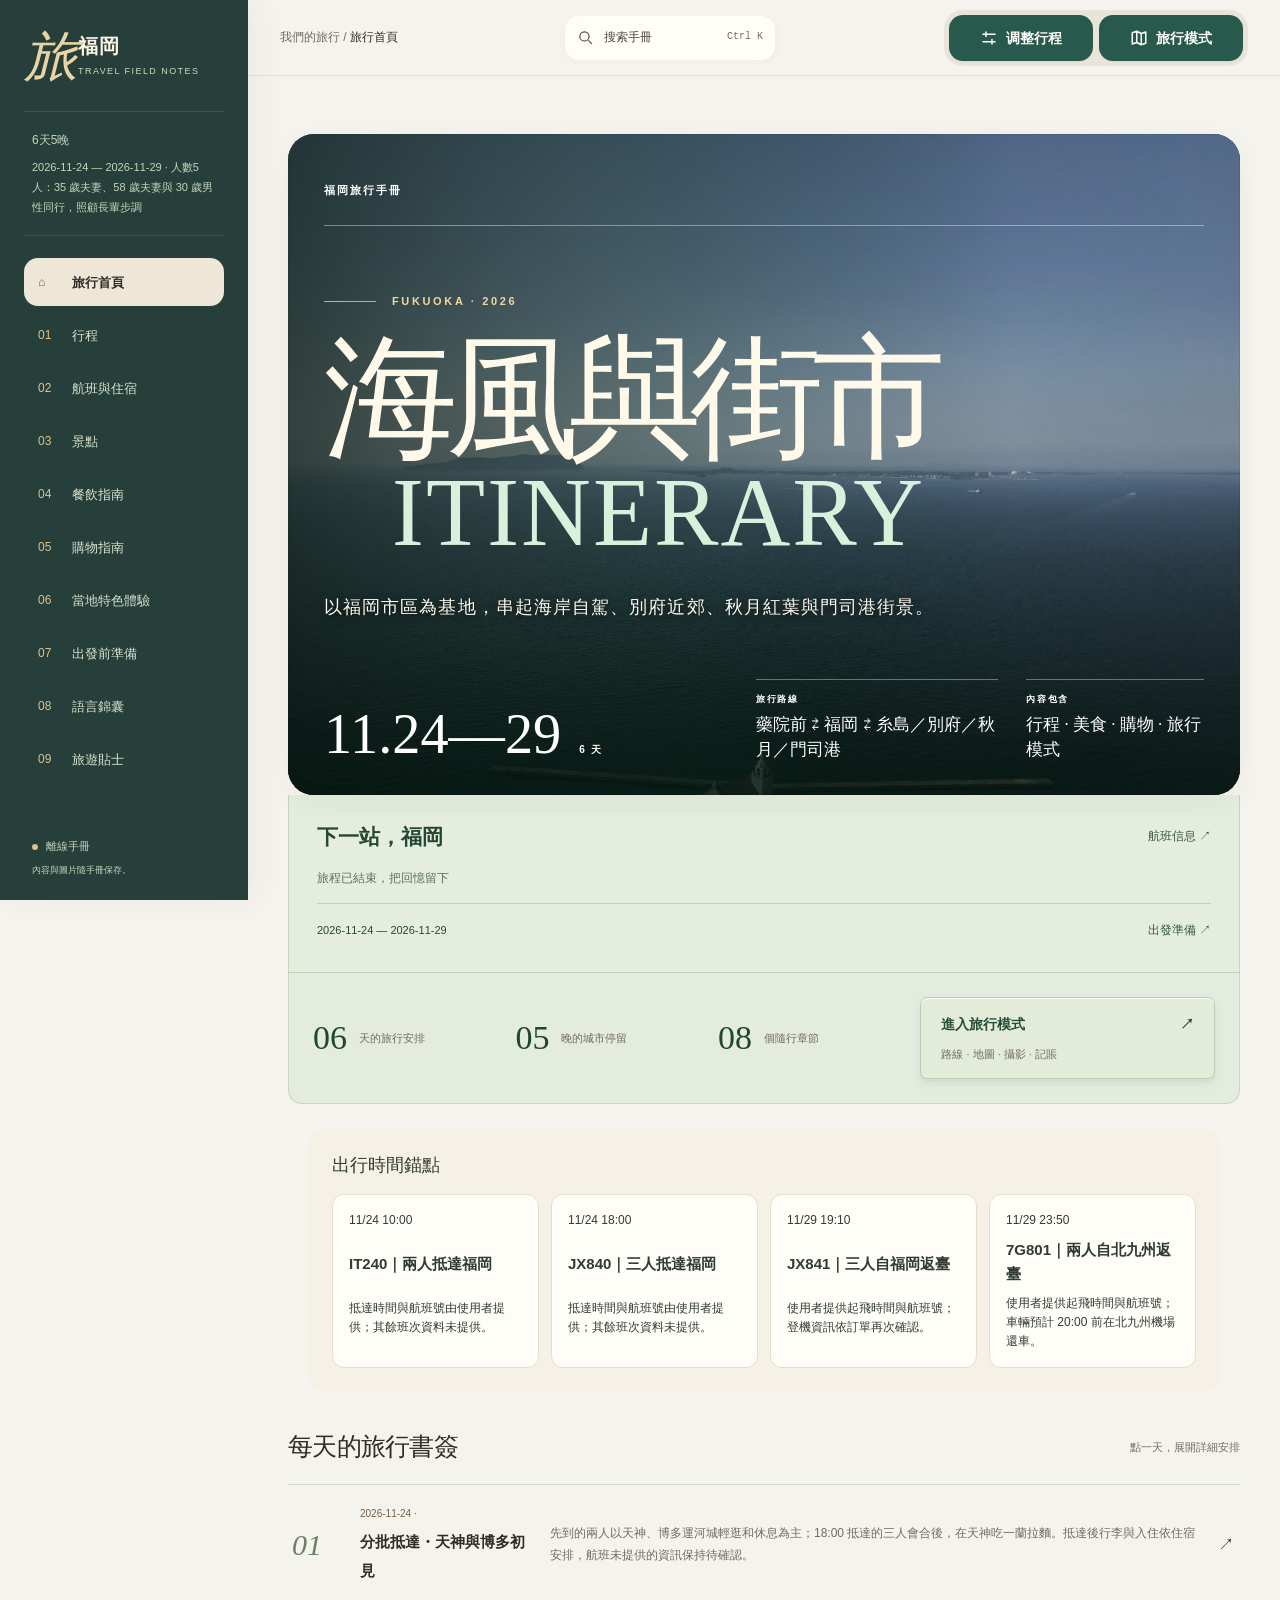
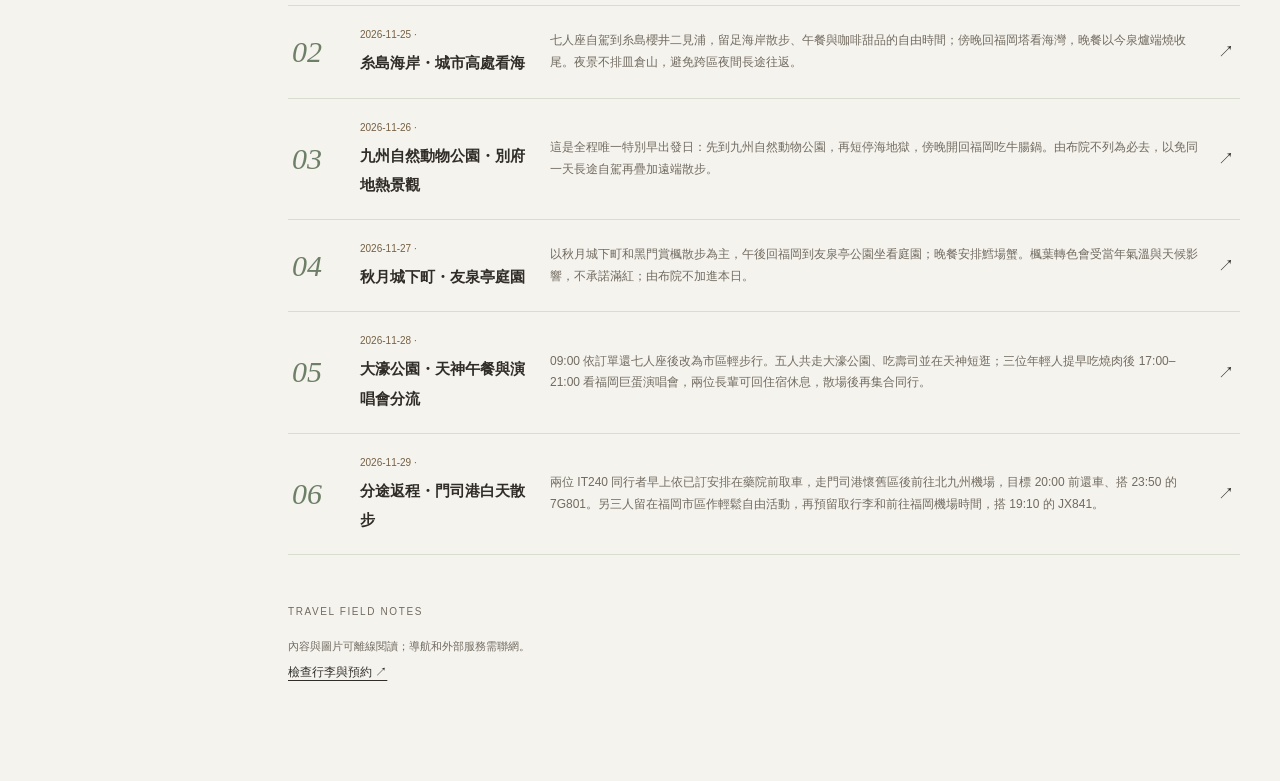
==== workbench-fukuoka-2026-11/index.html @ 12423f60 "first commit" ====
<!DOCTYPE html>
<html lang="zh-CN"><head><meta charset="utf-8"><meta name="viewport" content="width=device-width,initial-scale=1,viewport-fit=cover"><title>福岡旅行手册 · 2026</title><meta name="description" content="以福岡市區為基地，串起海岸自駕、別府近郊、秋月紅葉與門司港街景。"><link rel="stylesheet" href="better-interface.css?v=20260822-3"><style id="desktop-rail-critical">.desktop-chapter-rail{display:none}@media(min-width:1180px){body{--desktop-rail-width:176px}body>main{margin-left:176px;width:calc(100% - 176px)}.desktop-chapter-rail{position:fixed;inset:0 auto 0 0;z-index:120;width:176px;display:flex;flex-direction:column;padding:28px 18px 24px;color:#f5efe1;background:linear-gradient(180deg,#082e29,#0a3a33 55%,#062722);box-shadow:inset -1px 0 rgba(231,214,176,.16),18px 0 46px rgba(0,24,20,.16)}.desktop-chapter-rail__brand{display:block;padding:3px 7px 24px;border-bottom:1px solid rgba(231,214,176,.18)}.desktop-chapter-rail__brand small{display:block;color:#d9aa62;font:700 9px/1.4 Arial,sans-serif;letter-spacing:.2em}.desktop-chapter-rail__brand strong{display:block;margin-top:8px;font:500 19px/1.25 Georgia,serif}.desktop-chapter-rail nav{display:grid;gap:4px;margin:auto 0;padding:20px 0}.desktop-chapter-rail nav a{display:grid;grid-template-columns:28px 1fr;align-items:center;gap:9px;min-height:53px;padding:7px 8px;border-radius:13px;color:rgba(241,239,227,.72)}.desktop-chapter-rail nav a b{color:#d9aa62;font:italic 500 15px/1 Georgia,serif}.desktop-chapter-rail nav a span{font:500 12px/1.3 "Microsoft YaHei",sans-serif;white-space:nowrap}.desktop-chapter-rail nav a.is-active{color:#fff;background:rgba(255,255,255,.09)}.desktop-chapter-rail__foot{padding:18px 7px 2px;border-top:1px solid rgba(231,214,176,.18);color:#eee2c8;font:600 9px/1.6 Arial,sans-serif;letter-spacing:.1em}}</style>
<style>/*! tailwindcss v4.2.1 | MIT License | https://tailwindcss.com */
@layer theme{:root,:host{--font-sans:ui-sans-serif, system-ui, sans-serif, "Apple Color Emoji", "Segoe UI Emoji", "Segoe UI Symbol", "Noto Color Emoji";--font-mono:ui-monospace, SFMono-Regular, Menlo, Monaco, Consolas, "Liberation Mono", "Courier New", monospace;--spacing:.25rem;--default-font-family:var(--font-sans);--default-mono-font-family:var(--font-mono)}}@layer base{*,:after,:before,::backdrop{box-sizing:border-box;border:0 solid;margin:0;padding:0}::file-selector-button{box-sizing:border-box;border:0 solid;margin:0;padding:0}html,:host{-webkit-text-size-adjust:100%;tab-size:4;line-height:1.5;font-family:var(--default-font-family,ui-sans-serif, system-ui, sans-serif, "Apple Color Emoji", "Segoe UI Emoji", "Segoe UI Symbol", "Noto Color Emoji");font-feature-settings:var(--default-font-feature-settings,normal);font-variation-settings:var(--default-font-variation-settings,normal);-webkit-tap-highlight-color:transparent}hr{height:0;color:inherit;border-top-width:1px}abbr:where([title]){-webkit-text-decoration:underline dotted;text-decoration:underline dotted}h1,h2,h3,h4,h5,h6{font-size:inherit;font-weight:inherit}a{color:inherit;-webkit-text-decoration:inherit;-webkit-text-decoration:inherit;-webkit-text-decoration:inherit;-webkit-text-decoration:inherit;text-decoration:inherit}b,strong{font-weight:bolder}code,kbd,samp,pre{font-family:var(--default-mono-font-family,ui-monospace, SFMono-Regular, Menlo, Monaco, Consolas, "Liberation Mono", "Courier New", monospace);font-feature-settings:var(--default-mono-font-feature-settings,normal);font-variation-settings:var(--default-mono-font-variation-settings,normal);font-size:1em}small{font-size:80%}sub,sup{vertical-align:baseline;font-size:75%;line-height:0;position:relative}sub{bottom:-.25em}sup{top:-.5em}table{text-indent:0;border-color:inherit;border-collapse:collapse}:-moz-focusring{outline:auto}progress{vertical-align:baseline}summary{display:list-item}ol,ul,menu{list-style:none}img,svg,video,canvas,audio,iframe,embed,object{vertical-align:middle;display:block}img,video{max-width:100%;height:auto}button,input,select,optgroup,textarea{font:inherit;font-feature-settings:inherit;font-variation-settings:inherit;letter-spacing:inherit;color:inherit;opacity:1;background-color:#0000;border-radius:0}::file-selector-button{font:inherit;font-feature-settings:inherit;font-variation-settings:inherit;letter-spacing:inherit;color:inherit;opacity:1;background-color:#0000;border-radius:0}:where(select:is([multiple],[size])) optgroup{font-weight:bolder}:where(select:is([multiple],[size])) optgroup option{padding-inline-start:20px}::file-selector-button{margin-inline-end:4px}::placeholder{opacity:1}@supports (not ((-webkit-appearance:-apple-pay-button))) or (contain-intrinsic-size:1px){::placeholder{color:currentColor}@supports (color:color-mix(in lab, red, red)){::placeholder{color:color-mix(in oklab, currentcolor 50%, transparent)}}}textarea{resize:vertical}::-webkit-search-decoration{-webkit-appearance:none}::-webkit-date-and-time-value{min-height:1lh;text-align:inherit}::-webkit-datetime-edit{display:inline-flex}::-webkit-datetime-edit-fields-wrapper{padding:0}::-webkit-datetime-edit{padding-block:0}::-webkit-datetime-edit-year-field{padding-block:0}::-webkit-datetime-edit-month-field{padding-block:0}::-webkit-datetime-edit-day-field{padding-block:0}::-webkit-datetime-edit-hour-field{padding-block:0}::-webkit-datetime-edit-minute-field{padding-block:0}::-webkit-datetime-edit-second-field{padding-block:0}::-webkit-datetime-edit-millisecond-field{padding-block:0}::-webkit-datetime-edit-meridiem-field{padding-block:0}::-webkit-calendar-picker-indicator{line-height:1}:-moz-ui-invalid{box-shadow:none}button,input:where([type=button],[type=reset],[type=submit]){appearance:button}::file-selector-button{appearance:button}::-webkit-inner-spin-button{height:auto}::-webkit-outer-spin-button{height:auto}[hidden]:where(:not([hidden=until-found])){display:none!important}}@layer components;@layer utilities{.relative{position:relative}.start{inset-inline-start:var(--spacing)}.end{inset-inline-end:var(--spacing)}.container{width:100%}@media (width>=40rem){.container{max-width:40rem}}@media (width>=48rem){.container{max-width:48rem}}@media (width>=64rem){.container{max-width:64rem}}@media (width>=80rem){.container{max-width:80rem}}@media (width>=96rem){.container{max-width:96rem}}.contents{display:contents}.table{display:table}}:root{--jungle:#173f36;--deep:#0c2e2c;--sea:#197e8f;--lagoon:#a8d8d3;--sand:#e8d8b6;--limestone:#f6f0e4;--terracotta:#bd6246;--ink:#21332e;--muted:#697b74;--white:#fffdf8}*{box-sizing:border-box}html{scroll-behavior:smooth}body{background:var(--white);color:var(--ink);margin:0;font-family:Microsoft YaHei,PingFang SC,Noto Sans CJK SC,Arial,sans-serif;line-height:1.75}a{color:inherit;text-decoration:none}.shell{width:min(1160px,100% - 48px);margin:auto}.eyebrow{letter-spacing:.2em;text-transform:uppercase;margin:0 0 10px;font:700 11px/1.3 Arial,sans-serif}.section-no{color:var(--terracotta);opacity:.78;font:500 62px/1 Georgia,serif}h1,h2,h3,p{margin-top:0}h2{letter-spacing:-.03em;margin:0 0 18px;font:500 clamp(34px,5vw,64px)/1.12 Georgia,Songti SC,serif}h3{line-height:1.35}.hero{color:#f8f1df;background:radial-gradient(circle at 78% 42%,#2a7269 0 12%,#0000 36%),linear-gradient(125deg,#0b2927 0%,#174a3e 48%,#1b6971 100%);min-height:760px;position:relative;overflow:hidden}.hero:before{content:"";background:linear-gradient(115deg,#0000 48%,#ffffff0f 48.3% 48.8%,#0000 49.1%),repeating-linear-gradient(100deg,#0000 0 70px,#ffffff05 71px 72px);position:absolute;inset:0}.nav{z-index:2;border-bottom:1px solid #ffffff2e;justify-content:space-between;align-items:center;height:92px;display:flex;position:relative}.brand{letter-spacing:.22em;font:700 12px Arial}.navlinks{gap:28px;font-size:13px;display:flex}.hero-inner{z-index:2;padding:118px 0 100px;position:relative}.hero h1{letter-spacing:-.055em;max-width:820px;margin:0 0 34px;font:500 clamp(52px,8vw,102px)/1.02 Georgia,Songti SC,serif}.lede{color:#dce9df;max-width:650px;font-size:17px;line-height:1.9}.hero-notes{flex-wrap:wrap;gap:12px;margin-top:44px;display:flex}.hero-notes span{border:1px solid #ffffff59;border-radius:99px;padding:8px 15px;font-size:12px}.sun-disc{background:var(--terracotta);border-radius:50%;width:330px;height:330px;position:absolute;bottom:-120px;right:-80px;box-shadow:0 0 100px #e28b5c38}.flight-band{background:var(--limestone);padding:90px 0}.flight-grid{grid-template-columns:1fr 1.25fr;align-items:start;gap:22px 70px;display:grid}.flight-card{background:var(--white);border-left:5px solid var(--sea);grid-template-columns:100px 1fr 32px 1fr;align-items:center;gap:15px;padding:24px;display:grid;box-shadow:0 12px 35px #19372f14}.flight-card b{color:var(--terracotta);font:700 20px Arial}.flight-card small,.flight-card span{color:var(--muted);font-size:11px;display:block}.flight-card strong{font:500 25px Georgia,serif}.flight-card i{color:var(--sea);font-style:normal}.fineprint{color:var(--muted);grid-column:2;margin:4px 0 0;font-size:12px}.section{padding:110px 0}.section-heading{grid-template-columns:105px 1fr;align-items:start;margin-bottom:60px;display:grid}.section-heading>div>p:last-child{color:var(--muted);max-width:680px}.days{border-top:1px solid #cbd6d0}.day{border-bottom:1px solid #d8dfda;grid-template-columns:90px 1fr;gap:35px;padding:34px 20px 34px 0;display:grid;position:relative}.day:after{content:"";background:var(--jungle);transform-origin:top;width:7px;height:100%;transition:all .35s;position:absolute;top:0;right:0;transform:scaleY(0)}.day:hover:after{transform:scaleY(1)}.day-index{color:#a8b7af;font:italic 34px Georgia}.day h3{margin:0 0 9px;font:500 25px Georgia,Songti SC,serif}.day p:last-child{color:#55665f;max-width:800px;margin:0}.day.coast .eyebrow{color:var(--sea)}.day.ubud .eyebrow{color:var(--jungle)}.day.penida .eyebrow{color:var(--terracotta)}.penida-section{background:var(--deep);color:#edf5ef;padding:110px 0}.section-heading.light .section-no{color:#eb9776}.section-heading.light p:last-child{color:#a9c3bb}.penida-timeline{border-left:1px solid #5d7f78;max-width:850px;margin-left:105px}.penida-stop{grid-template-columns:120px 1fr;gap:30px;padding:0 0 30px 38px;display:grid;position:relative}.penida-stop:before{content:"";background:var(--terracotta);border-radius:50%;width:13px;height:13px;position:absolute;top:8px;left:-7px;box-shadow:0 0 0 7px #bd624626}.penida-stop time{color:#f0c592;font:500 27px Georgia}.penida-stop h3{margin:0 0 4px;font:500 21px Georgia,Songti SC,serif}.penida-stop p{color:#a9c3bb;margin:0}.penida-note{color:#dce9df;border-left:4px solid var(--terracotta);background:#16463f;max-width:850px;margin:22px 0 0 105px;padding:20px 24px}.restaurant-grid{grid-template-columns:repeat(2,1fr);gap:28px;display:grid}.restaurant{background:var(--limestone);overflow:hidden}.photo{height:310px;position:relative;overflow:hidden}.photo img{object-fit:cover;width:100%;height:100%;transition:transform .7s}.restaurant:hover .photo img{transform:scale(1.035)}.photo span{color:#fff;letter-spacing:.15em;text-transform:uppercase;background:#0c2e2ce0;padding:7px 12px;font:700 10px Arial;position:absolute;top:18px;left:18px}.restaurant-top{justify-content:space-between;align-items:start;gap:15px;display:flex}.restaurant-top h3{margin:0;font:500 28px Georgia,serif}.restaurant-top b{color:var(--terracotta);white-space:nowrap;font-size:13px}.cuisine{color:var(--sea);font-size:13px;font-weight:700}.restaurant-foot{border-top:1px solid #d4c7ab;justify-content:space-between;gap:15px;margin-top:18px;padding-top:16px;font-size:12px;display:flex}.restaurant-foot a{color:var(--muted);text-decoration:underline}.words-section{background:var(--limestone);padding:110px 0}.vocab-grid{grid-template-columns:repeat(5,1fr);gap:16px;display:grid}.vocab{background:var(--white);padding:22px}.vocab h3{color:var(--terracotta);border-bottom:1px solid #dccdaa;padding-bottom:10px;font:500 20px Georgia,Songti SC,serif}.vocab div{border-bottom:1px dotted #d8d2c5;justify-content:space-between;gap:8px;padding:8px 0;font-size:12px;display:flex}.vocab b{color:var(--jungle);font-family:Arial}.vocab span{color:var(--muted)}.quick-phrases{flex-wrap:wrap;gap:10px;margin-top:28px;display:flex}.quick-phrases span{background:var(--jungle);color:#fff;border-radius:99px;padding:10px 15px;font:700 12px Arial}.quick-phrases em{color:#cfe0d8;margin-left:6px;font:12px Microsoft YaHei}footer{color:#e5eee7;background:#071f1e;padding:90px 0}footer .shell{justify-content:space-between;align-items:end;display:flex}footer p{margin:0;font:500 32px/1.5 Georgia,Songti SC,serif}footer a{color:#a8c0b8;font-size:12px}@media (width<=850px){.shell{width:min(100% - 32px,680px)}.hero{min-height:690px}.navlinks{gap:16px}.hero-inner{padding-top:90px}.hero h1{font-size:55px}.flight-grid{grid-template-columns:1fr}.flight-grid>div:first-child{grid-row:auto}.fineprint{grid-column:1}.section{padding:78px 0}.section-heading{grid-template-columns:68px 1fr}.section-no{font-size:45px}.restaurant-grid{grid-template-columns:1fr}.photo{height:300px}.vocab-grid{grid-template-columns:repeat(2,1fr)}.penida-timeline,.penida-note{margin-left:0}.flight-grid h2{font-size:40px}}@media (width<=560px){.shell{width:calc(100% - 28px)}.nav{height:72px}.navlinks a:nth-child(2){display:none}.hero{min-height:650px}.hero h1{font-size:45px}.lede{font-size:15px}.hero-notes{margin-top:30px}.flight-band{padding:65px 0}.flight-card{grid-template-columns:70px 1fr 18px 1fr;gap:8px;padding:18px}.flight-card strong{font-size:20px}.flight-card b{font-size:16px}.section-heading{grid-template-columns:1fr;gap:14px}.section-no{font-size:38px}h2{font-size:39px}.day{grid-template-columns:48px 1fr;gap:12px;padding-right:0}.day h3{font-size:22px}.penida-section{padding:78px 0}.penida-stop{grid-template-columns:75px 1fr;gap:12px;padding-left:25px}.penida-stop time{font-size:21px}.photo{height:240px}.restaurant-body{padding:21px}.restaurant-top h3{font-size:24px}.restaurant-foot{flex-direction:column}.vocab-grid{grid-template-columns:1fr}.quick-phrases span{width:100%}footer .shell{display:block}footer p{margin-bottom:30px;font-size:26px}}.route-section{background:#f8f4e9;padding:110px 0 0}.journey-label{letter-spacing:.2em;font:700 11px Arial}.journey-block>h3{margin:8px 0 34px;font:500 42px Georgia,Songti SC,serif}.jungle-block{color:#edf5e9;background:linear-gradient(135deg,#143d33,#2c6657)}.sea-block{color:#effafb;background:linear-gradient(135deg,#116a7b,#69b8bd)}.journey-block .days{border-top:1px solid #ffffff4d}.journey-block .day{border-bottom:1px solid #ffffff47;padding:0;display:block}.journey-block .day:after{display:none}.day summary{cursor:pointer;grid-template-columns:78px 1fr 34px;align-items:start;gap:24px;padding:30px 0;list-style:none;display:grid}.day summary::-webkit-details-marker{display:none}.day summary .day-index{color:#ffffffa6;font:italic 36px Georgia}.day summary small{letter-spacing:.16em;opacity:.72;margin-bottom:8px;font:700 10px Arial;display:block}.day summary b{margin-bottom:8px;font:500 25px Georgia,Songti SC,serif;display:block}.day summary em{opacity:.82;max-width:800px;font-size:13px;font-style:normal;display:block}.day summary i{font:300 28px Arial;transition:all .25s}.day[open] summary i{transform:rotate(45deg)}.day-detail{background:#ffffff1f;border-left:3px solid #f0aa83;grid-template-columns:70px 1fr;gap:8px 18px;margin:0 0 32px 102px;padding:25px 30px;display:grid}.day-detail strong{color:#ffe0b5;font-size:12px}.day-detail p,.day-detail p:last-child{color:inherit;opacity:.94;margin:0 0 10px;font-size:14px}.photo-strip{scroll-snap-type:x mandatory;scrollbar-width:none;height:310px;display:flex;overflow-x:auto}.photo-strip::-webkit-scrollbar{display:none}.photo-strip figure{scroll-snap-align:start;flex:0 0 100%;height:100%;margin:0;position:relative}.photo-strip img{object-fit:cover;width:100%;height:100%}.photo-strip span{color:#fff;letter-spacing:.15em;background:#0c2e2ce0;padding:7px 12px;font:700 10px Arial;position:absolute;top:18px;left:18px}.swipe-hint{color:#d7e9e2;letter-spacing:.12em;background:#173f36;justify-content:space-between;padding:8px 18px;font-size:10px;display:flex}.distance{grid-template-columns:1fr 1fr;gap:10px;margin:18px 0;display:grid}.distance span{color:var(--muted);background:#fffaf0;padding:12px;font-size:11px}.distance b{color:var(--jungle);margin-bottom:2px;display:block}.restaurant-actions{flex-wrap:wrap;gap:10px;display:flex}.restaurant-actions a{color:var(--muted);font-size:11px;text-decoration:underline}.restaurant-actions .map-link{background:var(--sea);color:#fff;border-radius:2px;padding:9px 12px;text-decoration:none}.restaurant-foot span{color:var(--muted);font-size:10px}@media (width<=850px){.journey-block{margin:0 -16px;padding:58px 28px 70px}.photo-strip{height:290px}}@media (width<=560px){body{font-size:14px}.route-section{padding-top:72px}.journey-block{margin:0 -14px;padding:48px 18px 58px}.journey-block>h3{font-size:33px}.day summary{grid-template-columns:52px 1fr 22px;gap:10px;padding:24px 0}.day summary .day-index{font-size:28px}.day summary b{font-size:21px}.day summary em{font-size:12px;line-height:1.65}.day-detail{grid-template-columns:48px 1fr;gap:6px 10px;margin:0 0 25px 62px;padding:18px 16px}.day-detail p{font-size:12px}.photo-strip{height:250px}.distance{grid-template-columns:1fr}.restaurant-actions{align-items:center}.restaurant-actions .map-link{text-align:center;flex:1;padding:11px}.restaurant-foot{flex-direction:row}.restaurant-grid{gap:18px}.restaurant{border-radius:4px}}.inline-penida{background:#072f3f52;margin:0 0 34px 102px;padding:30px}.inline-penida h4{margin:0 0 26px;font:500 28px Georgia,Songti SC,serif}.inline-penida .penida-timeline{border-left-color:#ffffff59;max-width:none;margin-left:0}.inline-penida .penida-stop h3{font-size:18px}.inline-penida .penida-stop p{color:#ffffffbf}.inline-penida .penida-note{background:#0a3c468c;margin:5px 0 0}@media (width<=560px){.inline-penida{margin:0 0 25px 62px;padding:20px 15px}.inline-penida h4{font-size:23px}.inline-penida .penida-stop{grid-template-columns:62px 1fr;padding-left:20px}.inline-penida .penida-stop time{font-size:18px}}.flight-grid>div:first-child{grid-row:span 3}.return-flight{border-left-color:var(--terracotta)}.return-flight b{color:var(--sea)}.gallery-wrap{position:relative}.gallery-arrow{width:42px;height:42px;color:var(--jungle);cursor:pointer;z-index:3;background:#fffdf8eb;border:0;border-radius:50%;font-size:20px;transition:all .2s;position:absolute;top:50%;transform:translateY(-50%);box-shadow:0 4px 18px #0003}.gallery-arrow:hover{background:#fff;transform:translateY(-50%)scale(1.06)}.gallery-arrow.prev{left:14px}.gallery-arrow.next{right:14px}.gallery-count{color:#fff;letter-spacing:.1em;z-index:2;background:#0c2e2cdb;padding:6px 10px;font:700 10px Arial;position:absolute;bottom:14px;right:16px}.phrase-title{margin:58px 0 22px}.phrase-title h3{margin:0;font:500 32px Georgia,Songti SC,serif}.phrase-grid{background:#d8cdb8;border:1px solid #d8cdb8;grid-template-columns:repeat(2,1fr);gap:1px;display:grid}.phrase-grid>div{background:var(--white);grid-template-columns:42px 1fr;gap:12px;padding:18px;display:grid}.phrase-grid>div>span{color:var(--terracotta);font:italic 18px Georgia}.phrase-grid p{margin:0}.phrase-grid b,.phrase-grid em{display:block}.phrase-grid b{color:var(--jungle);font:600 13px/1.5 Arial}.phrase-grid em{color:var(--muted);margin-top:4px;font-size:12px;font-style:normal}@media (width<=850px){.flight-grid>div:first-child{grid-row:auto}.phrase-grid{grid-template-columns:1fr}}@media (width<=560px){.gallery-arrow{width:38px;height:38px}.gallery-arrow.prev{left:9px}.gallery-arrow.next{right:9px}.phrase-grid>div{grid-template-columns:34px 1fr;padding:15px 12px}.phrase-title{margin-top:42px}.vocab-grid{gap:10px}}.stay-section{background:#eee5d2;padding:110px 0}.stay-section .section-no{letter-spacing:.16em;margin-top:16px;font:700 14px Arial}.hotel-card{background:var(--white);grid-template-columns:1.1fr .9fr;grid-template-areas:"visual copy""map map";margin-bottom:42px;display:grid;overflow:hidden;box-shadow:0 18px 55px #1f362f1a}.hotel-card.coast-hotel{grid-template-columns:.9fr 1.1fr;grid-template-areas:"copy visual""map map"}.hotel-visual{grid-area:visual;min-width:0}.hotel-copy{grid-area:copy;padding:48px}.hotel-copy h3{margin:0 0 5px;font:500 38px/1.15 Georgia,Songti SC,serif}.hotel-fullname{color:var(--sea);font-size:13px;font-weight:700}.hotel-copy dl{border-top:1px solid #d9d0bd;margin:24px 0}.hotel-copy dl div{border-bottom:1px solid #e2d9c7;grid-template-columns:62px 1fr;gap:12px;padding:10px 0;font-size:12px;display:grid}.hotel-copy dt{color:var(--terracotta);font-weight:700}.hotel-copy dd{color:var(--muted);margin:0}.hotel-links{gap:10px;margin:20px 0 10px;display:flex}.hotel-links a{background:var(--jungle);color:#fff;padding:10px 14px;font-size:11px}.coast-hotel .hotel-links a{background:var(--sea)}.hotel-copy small{color:var(--muted)}.hotel-map{filter:saturate(.78)contrast(.92);border:0;grid-area:map;width:100%;height:260px}@media (width<=850px){.hotel-card,.hotel-card.coast-hotel{grid-template-columns:1fr;grid-template-areas:"visual""copy""map"}.hotel-visual .photo-strip{min-height:360px}.hotel-copy{padding:34px}.hotel-map{height:230px}}@media (width<=560px){.stay-section{padding:72px 0}.hotel-visual .photo-strip{height:270px;min-height:270px}.hotel-copy{padding:26px 20px}.hotel-copy h3{font-size:30px}.hotel-links a{text-align:center;flex:1}.hotel-map{height:210px}.navlinks{gap:12px}.navlinks a:nth-child(2){display:none}}.nearby-heading{margin:80px 0 28px}.nearby-heading h3{margin:0 0 10px;font:500 38px Georgia,Songti SC,serif}.nearby-heading>p:last-child{color:var(--muted);max-width:720px}.nearby-grid{grid-template-columns:repeat(2,1fr);gap:14px;display:grid}.nearby-card{background:#fffdf8;border:1px solid #ded4c1;padding:22px}.nearby-card>div:first-child{justify-content:space-between;display:flex}.nearby-card>div:first-child span{color:var(--sea);letter-spacing:.08em;font-size:10px;font-weight:700}.nearby-card>div:first-child b{color:var(--terracotta);font-size:11px}.nearby-card h4{margin:12px 0 2px;font:500 24px Georgia,serif}.nearby-card>strong{color:var(--jungle);font-size:12px}.nearby-card>p{color:var(--muted);margin:8px 0;font-size:12px}.nearby-card footer{color:inherit;background:0 0;border-top:1px solid #e3dac9;justify-content:space-between;align-items:center;margin-top:14px;padding:14px 0 0;display:flex}.nearby-card footer em{font-size:11px;font-style:normal}.nearby-card footer a{background:var(--sea);color:#fff;padding:8px 11px;font-size:10px}@media (width<=560px){.nearby-heading{margin-top:55px}.nearby-heading h3{font-size:31px}.nearby-grid{grid-template-columns:1fr}.nearby-card{padding:18px}}.hotel-map{display:none}.distance.single{grid-template-columns:1fr}.restaurant-top b small,.nearby-card>div:first-of-type b small{color:var(--muted);margin-top:2px;font-size:9px;font-weight:500;display:block}.nearby-card{overflow:hidden}.nearby-card>img{object-fit:cover;width:calc(100% + 44px);height:190px;margin:-22px -22px 18px}.nearby-card>div:first-of-type{justify-content:space-between;display:flex}.nearby-card>div:first-of-type span{color:var(--sea);letter-spacing:.08em;font-size:10px;font-weight:700}.nearby-card>div:first-of-type b{color:var(--terracotta);text-align:right;font-size:11px}@media (width<=560px){.nearby-card>img{width:calc(100% + 36px);height:175px;margin:-18px -18px 16px}}.tips-section{color:#edf5ef;background:#0c302e;padding:110px 0}.tips-section .section-heading p:last-child{color:#adc5bd}.tips-page{color:var(--ink);background:#f7f0e2;margin:0 0 28px;padding:50px}.tips-page h3{margin:0 0 15px;font:500 40px Georgia,Songti SC,serif}.packing-page{background:#d7b776;grid-template-columns:.8fr 1.2fr;gap:60px;display:grid}.packing-page ol{grid-template-columns:1fr 1fr;gap:0 24px;margin:0;padding:0;list-style:none;display:grid}.packing-page li{border-bottom:1px solid #23332e38;grid-template-columns:34px 1fr;gap:8px;padding:11px 0;font-size:12px;display:grid}.packing-page li span{color:#8b4b37;font:italic 15px Georgia}.tips-intro{max-width:700px;margin-bottom:34px}.tips-grid{grid-template-columns:repeat(2,1fr);gap:14px;display:grid}.tips-grid>div{border-left:4px solid var(--terracotta);background:#fffdf8;padding:24px}.tips-grid h4{margin:0 0 8px;font:500 20px Georgia,Songti SC,serif}.tips-grid p{color:#52655e;margin:0;font-size:12px}.source-note{color:#b8cdc5;flex-wrap:wrap;align-items:center;gap:12px;padding-top:20px;font-size:10px;display:flex}.source-note a{text-decoration:underline}.source-note span{margin-left:auto}@media (width<=700px){.tips-section{padding:75px 0}.tips-page{padding:28px 20px}.packing-page{grid-template-columns:1fr;gap:25px}.packing-page ol,.tips-grid{grid-template-columns:1fr}.tips-page h3{font-size:31px}.source-note span{width:100%;margin-left:0}.navlinks a:last-child{display:none}}.food-field-page .tips-grid>div{border-left-color:#a84f37}.practical-page .tips-grid{grid-template-columns:repeat(2,1fr)}.practical-page .tips-grid>div{border-left-color:#c89548}@media (width<=700px){.practical-page .tips-grid{grid-template-columns:1fr}}.food-chapter{margin:0 0 28px}.food-chapter>summary{display:none}.food-chapter-content{display:block}.image-note{color:var(--muted);margin:18px 0 0;font-size:11px}.grab-link{background:#00b14f!important}.single-photo .photo-strip{overflow:hidden}@media (width<=700px){body{font-size:16px;line-height:1.82}.shell{width:calc(100% - 24px)}.section{padding:68px 0}.section-heading{margin-bottom:38px}.section-heading>div>p:last-child{font-size:15px;line-height:1.8}.food-chapter{background:#f8f1e4;border:1px solid #d7cdb8;border-radius:14px;margin-bottom:14px;overflow:hidden}.food-chapter>summary{cursor:pointer;background:linear-gradient(135deg,#f7eedf,#efe0c5);grid-template-columns:1fr 28px;align-items:center;gap:12px;padding:20px 18px;list-style:none;display:grid}.food-chapter>summary::-webkit-details-marker{display:none}.food-chapter>summary span{min-width:0}.food-chapter>summary small{color:var(--terracotta);letter-spacing:.12em;margin-bottom:6px;font:700 10px/1.3 Arial;display:block}.food-chapter>summary b{font:500 23px/1.25 Georgia,Songti SC,serif;display:block}.food-chapter>summary em{color:var(--muted);margin-top:4px;font-size:13px;font-style:normal;display:block}.food-chapter>summary i{font:300 27px Arial;transition:all .25s}.food-chapter[open]>summary i{transform:rotate(45deg)}.food-chapter-content{padding:14px}.food-chapter:not([open])>.food-chapter-content{display:none}.food-chapter .nearby-heading{margin:12px 4px 22px}.food-chapter .nearby-heading h3{font-size:29px}.food-chapter .nearby-heading>p:last-child{font-size:14px;line-height:1.75}.restaurant-grid,.nearby-grid{gap:14px}.restaurant,.nearby-card{border-radius:10px;box-shadow:0 7px 22px #1f362f14}.photo-strip{height:265px}.restaurant-body{padding:22px 18px}.restaurant-top h3{font-size:27px}.restaurant-top b,.cuisine{font-size:14px}.restaurant-body>p:not(.cuisine){font-size:15px}.distance span{padding:13px;font-size:13px}.restaurant-actions a,.restaurant-actions .map-link{justify-content:center;align-items:center;min-height:44px;font-size:13px;display:flex}.restaurant-foot{font-size:13px}.nearby-card{padding:18px}.nearby-card>img{height:220px}.nearby-card h4{font-size:27px}.nearby-card>strong{font-size:14px}.nearby-card>p{font-size:14px;line-height:1.7}.nearby-card footer em{font-size:13px}.nearby-card footer a{border-radius:4px;align-items:center;min-height:42px;padding:11px 13px;font-size:13px;display:flex}.hotel-copy p{font-size:15px}.hotel-copy dl div{grid-template-columns:58px 1fr;font-size:14px}.hotel-fullname{font-size:14px}.hotel-links a{justify-content:center;align-items:center;min-height:44px;font-size:13px;display:flex}.vocab div,.phrase-grid b{font-size:14px}.phrase-grid em{font-size:13px}.tips-grid p,.packing-page li{font-size:14px}}.prepare-block{background:#fffdf8a3;border:1px solid #bfb39f;margin-top:22px;padding:24px}.prepare-block+.prepare-block{margin-top:16px}.prepare-heading{align-items:flex-start;gap:16px;margin-bottom:20px;display:flex}.prepare-heading>span{color:#a15f48;font:italic 17px Georgia,serif}.prepare-heading h3{color:#173c38;margin:0;font:500 28px Georgia,Songti SC,serif}.prepare-heading p{color:#637069;margin:5px 0 0;font-size:13px}.prepare-block .packing-checklist{margin-top:0}@media (width<=700px){.prepare-block{padding:18px 14px}.prepare-heading h3{font-size:25px}.prepare-heading p{font-size:14px}}.route-mobile-summary{display:none}.mobile-section-fold>summary{cursor:pointer;border:1px solid;justify-content:space-between;align-items:center;gap:12px;min-height:58px;padding:13px 16px;list-style:none;display:flex}.mobile-section-fold>summary::-webkit-details-marker{display:none}.mobile-section-fold>summary b{font-size:14px}.mobile-section-fold>summary i{font:11px Arial}.mobile-section-fold[open]>summary i{font-size:0}.mobile-section-fold[open]>summary i:after{content:"收起 −";font-size:11px}.mobile-section-fold:not([open])>.movement-grid,.mobile-section-fold:not([open])>.sights-grid{display:none}.mobile-section-fold>.movement-grid,.mobile-section-fold>.sights-grid{margin-top:14px}.dark-fold>summary{color:#fff;border-color:#ffffff73}.booking-checklist ol{grid-template-columns:1fr 1fr;gap:0 22px;margin:0;padding:0;list-style:none;display:grid}.booking-checklist li{border-bottom:1px solid #23332e38}.booking-checklist label{cursor:pointer;grid-template-columns:22px 30px 1fr;align-items:start;gap:8px;min-height:76px;padding:10px 2px;display:grid}.booking-checklist input{accent-color:#12656a;width:18px;height:18px;margin-top:3px}.booking-checklist label>span{color:#8b4b37;font:italic 15px Georgia}.booking-checklist label>div{min-width:0}.booking-checklist label b{color:#173c38;font-size:14px;display:block}.booking-checklist label em{color:#397778;margin-top:2px;font:11px/1.5 Arial;display:block}.booking-checklist label small{color:#66746e;margin-top:4px;font-size:12px;line-height:1.55;display:block}.booking-checklist li.is-checked b,.booking-checklist li.is-checked small{opacity:.52}.booking-checklist li.is-checked b{text-decoration:line-through}@media (width<=700px){.day-route-map{overflow:hidden;padding:0!important}.day .route-mobile-summary{grid-template-columns:1fr auto;align-items:center;gap:2px 12px;min-height:62px;padding:13px 15px;list-style:none;display:grid}.route-mobile-summary::-webkit-details-marker{display:none}.day .route-mobile-summary span{color:#a15f48;letter-spacing:.16em;grid-column:1;font:800 9px Arial}.day .route-mobile-summary b{margin:0;font:600 17px/1.35 Georgia,Songti SC,serif}.day .route-mobile-summary i{color:#536b63;grid-area:1/2/3;font:11px Arial}.day-route-map[open] .route-mobile-summary i{font-size:0}.day-route-map[open] .route-mobile-summary i:after{content:"收起 −";font-size:11px}.day-route-map:not([open])>.route-map-content{display:none}.route-map-content{padding:0 13px 13px}.route-map-head{display:none!important}.route-map-track{padding:6px 0!important}.route-stop{grid-template-columns:25px 1fr auto!important;gap:2px 7px!important;min-height:78px!important;padding:9px 11px!important}.route-stop strong{font-size:13px!important}.route-stop time,.route-stop .route-dwell{font-size:11px!important}.route-stop em{font-size:9px}.route-leg{grid-template-columns:auto auto auto;align-content:center;gap:3px;justify-content:start!important;min-height:38px!important;margin-left:18px!important;padding-left:20px!important;display:grid!important}.route-leg span,.route-leg b,.route-leg small{font-size:9px!important}.route-map-content>p{margin:4px 0 0;padding-top:9px;line-height:1.55;font-size:11px!important}.booking-checklist ol{grid-template-columns:1fr}.booking-checklist label{grid-template-columns:22px 24px 1fr;min-height:60px;padding:8px 0}.booking-checklist label b{font-size:14px}.booking-checklist label em{font-size:10px}.booking-checklist label small{-webkit-line-clamp:2;-webkit-box-orient:vertical;margin-top:2px;font-size:11px;line-height:1.4;display:-webkit-box;overflow:hidden}.booking-progress{height:40px;margin-bottom:6px}.prepare-block{margin-top:12px}.prepare-heading{margin-bottom:12px}.prepare-heading p{margin-top:2px}.mobile-section-fold>summary{border:1px solid;justify-content:space-between;align-items:center;gap:10px;min-height:56px;padding:12px 14px;list-style:none;display:flex}.mobile-section-fold>summary::-webkit-details-marker{display:none}.mobile-section-fold>summary b{font-size:14px}.mobile-section-fold>summary i{font:11px Arial}.mobile-section-fold[open]>summary i{font-size:0}.mobile-section-fold[open]>summary i:after{content:"收起 −";font-size:11px}.mobile-section-fold:not([open])>.movement-grid,.mobile-section-fold:not([open])>.sights-grid{display:none}.mobile-section-fold>.movement-grid,.mobile-section-fold>.sights-grid{margin-top:12px}.dark-fold>summary{color:#fff;border-color:#ffffff73}.section-heading{margin-bottom:26px!important}.hours-disclaimer{margin-top:-12px;margin-bottom:18px!important}.spa-card figure{height:190px!important}.spa-copy{padding:17px!important}.spa-copy h3{font-size:24px!important}.shop-row{padding:15px 5px!important}.shop-row h3{font-size:22px!important}.tips-page{margin-bottom:16px!important}.tips-grid>div{padding:18px!important}}::selection{color:#102f2b;background:#d49a72}.reading-progress{z-index:100;transform-origin:0;background:linear-gradient(90deg,#d88b67,#e7c992,#4fa5aa);width:100%;height:3px;animation:linear both reading-progress;animation-timeline:scroll(root);position:fixed;top:0;left:0;transform:scaleX(0)}@keyframes reading-progress{to{transform:scaleX(1)}}.hero .brand,.hero .navlinks{animation:.8s cubic-bezier(.2,.8,.2,1) both soft-drop}.hero .navlinks{animation-delay:.12s}.hero .eyebrow{animation:.8s cubic-bezier(.2,.8,.2,1) .18s both soft-rise}.hero h1{animation:1s cubic-bezier(.2,.8,.2,1) .26s both soft-rise}.hero .lede{animation:.9s cubic-bezier(.2,.8,.2,1) .38s both soft-rise}.hero-notes{animation:.9s cubic-bezier(.2,.8,.2,1) .48s both soft-rise}.sun-disc{animation:9s ease-in-out infinite alternate sun-breathe}@keyframes soft-rise{0%{opacity:0;filter:blur(5px);transform:translateY(24px)}to{opacity:1;filter:none;transform:none}}@keyframes soft-drop{0%{opacity:0;transform:translateY(-14px)}to{opacity:1;transform:none}}@keyframes sun-breathe{to{transform:translate(-15px,-10px)scale(1.05);box-shadow:0 0 130px #e28b5c57}}.motion-ready .reveal-item{opacity:0;filter:blur(4px);transition:opacity .8s var(--reveal-delay,0s) cubic-bezier(.2,.75,.2,1),transform .8s var(--reveal-delay,0s) cubic-bezier(.2,.75,.2,1),filter .8s var(--reveal-delay,0s) ease;transform:translateY(34px)}.motion-ready .reveal-item.is-visible{opacity:1;filter:none;transform:none}.flight-card,.hotel-card,.restaurant,.nearby-card,.vocab,.tips-grid>div{transition:transform .4s cubic-bezier(.2,.75,.2,1),box-shadow .4s,border-color .4s}.flight-card:hover,.restaurant:hover,.nearby-card:hover,.vocab:hover{transform:translateY(-5px);box-shadow:0 18px 42px #19372f21}.hotel-card:hover{box-shadow:0 26px 70px #1f362f29}.photo-strip img,.nearby-card>img{transition:transform .9s cubic-bezier(.2,.75,.2,1),filter .6s}.gallery-wrap:hover .photo-strip img,.nearby-card:hover>img{filter:saturate(1.06)contrast(1.02);transform:scale(1.035)}.map-link,.grab-link,.hotel-links a,.nearby-card footer a{transition:transform .22s,box-shadow .22s,filter .22s;position:relative;overflow:hidden}.map-link:hover,.grab-link:hover,.hotel-links a:hover,.nearby-card footer a:hover{filter:brightness(1.06);transform:translateY(-2px);box-shadow:0 8px 20px #1346412e}.map-link:active,.grab-link:active,.hotel-links a:active,.nearby-card footer a:active{transform:translateY(0)scale(.985)}.food-chapter[open]>.food-chapter-content,.day[open]>.day-detail,.day[open]>.inline-penida{animation:.45s cubic-bezier(.2,.75,.2,1) both detail-reveal}@keyframes detail-reveal{0%{opacity:0;transform:translateY(-8px)}to{opacity:1;transform:none}}.gallery-arrow{-webkit-backdrop-filter:blur(10px)}.gallery-arrow:active{transform:translateY(-50%)scale(.92)}@media (width<=700px){.motion-ready .reveal-item{filter:blur(2px);transition-duration:.62s;transform:translateY(20px)}.flight-card:hover,.restaurant:hover,.nearby-card:hover,.vocab:hover{transform:none}.sun-disc{animation-duration:12s}.food-chapter>summary{-webkit-tap-highlight-color:transparent}.food-chapter>summary:active{background:#ead8b9}}@media (prefers-reduced-motion:reduce){html{scroll-behavior:auto}*,:before,:after{scroll-behavior:auto!important;transition-duration:.01ms!important;animation-duration:.01ms!important;animation-iteration-count:1!important}.reading-progress{display:none}}.day-quicklinks{flex-wrap:wrap;gap:8px;margin:0 0 30px 102px;display:flex}.day-quicklinks a{color:#fff;border:1px solid #ffffff52;border-radius:99px;padding:7px 11px;font-size:11px;transition:all .2s}.day-quicklinks a:hover{background:#ffffff26;transform:translateY(-1px)}.movement-section{background:linear-gradient(140deg,#e5dcc8,#f7f1e5);padding:105px 0}.movement-grid{grid-template-columns:repeat(3,1fr);gap:16px;display:grid}.movement-card{border-top:4px solid var(--sea);background:#fffdf8e6;padding:27px;box-shadow:0 10px 30px #19372f12}.movement-card>span{color:var(--terracotta);letter-spacing:.1em;font:700 10px Arial}.movement-card h3{margin:10px 0 4px;font:500 25px Georgia,Songti SC,serif}.movement-card>strong{color:var(--jungle);font-size:12px}.movement-card>p{color:var(--muted);margin:13px 0 20px;font-size:13px}.movement-card>div{gap:8px;display:flex}.movement-card a{background:var(--jungle);color:#fff;padding:9px 11px;font-size:11px}.movement-card a:last-child{background:var(--sea)}.restaurant-why{border-left:3px solid var(--terracotta);color:#52655e;background:#fffaf0;padding:13px 14px;font-size:13px!important}.restaurant-why b{color:var(--jungle);letter-spacing:.08em;margin-bottom:4px;font-size:11px;display:block}.inline-place-wrap{display:inline}.inline-place{color:var(--jungle);text-underline-offset:4px;font-weight:700;-webkit-text-decoration:underline #1b697173;text-decoration:underline #1b697173;text-decoration-thickness:1px;transition:all .2s}.inline-place:hover{color:var(--terracotta);text-decoration-color:currentColor}.place-note{color:#718079;font-size:.88em}.penida-section .inline-place{color:#f0c592}.penida-section .place-note{color:#b9cdc6}.walkable-extras{grid-template-columns:repeat(2,1fr);gap:12px;margin-top:18px;display:grid}.walkable-extras>a{background:#fffaf0;border:1px solid #dfd3bd;grid-template-columns:1fr auto;gap:3px 14px;padding:17px 19px;transition:all .25s;display:grid}.walkable-extras>a:hover{border-color:var(--terracotta);transform:translateY(-2px);box-shadow:0 10px 25px #19372f14}.walkable-extras small{color:var(--terracotta);font-weight:700}.walkable-extras b{font:500 21px Georgia,Songti SC,serif}.walkable-extras span{color:var(--jungle);grid-area:1/2/span 2;align-self:center;font-size:12px}.walkable-extras em{color:var(--muted);font-size:12px;font-style:normal}.phrase-groups{gap:12px;display:grid}.phrase-group{background:#fff;border:1px solid #ddd2bd}.phrase-group>summary{cursor:pointer;grid-template-columns:38px 1fr auto 30px;align-items:center;gap:12px;padding:18px 20px;list-style:none;display:grid}.phrase-group>summary::-webkit-details-marker{display:none}.phrase-group>summary span{color:var(--terracotta);font:italic 18px Georgia}.phrase-group>summary b{font:500 21px Georgia,Songti SC,serif}.phrase-group>summary em{color:var(--muted);font-size:12px;font-style:normal}.phrase-group>summary i{font:300 24px Arial;transition:all .25s}.phrase-group[open]>summary i{transform:rotate(45deg)}.phrase-group .phrase-grid{padding:0 18px 18px}.phrase-group[open] .phrase-grid{animation:.35s both detail-reveal}.food-chapter>summary{cursor:pointer;background:linear-gradient(135deg,#f7eedf,#efe0c5);border:1px solid #d7cdb8;grid-template-columns:1fr 32px;align-items:center;gap:14px;padding:21px 23px;list-style:none;display:grid}.food-chapter>summary::-webkit-details-marker{display:none}.food-chapter>summary small{color:var(--terracotta);letter-spacing:.12em;margin-bottom:5px;font:700 10px/1.3 Arial;display:block}.food-chapter>summary b{font:500 25px/1.25 Georgia,Songti SC,serif;display:block}.food-chapter>summary em{color:var(--muted);margin-top:3px;font-size:13px;font-style:normal;display:block}.food-chapter>summary i{font:300 27px Arial;transition:all .25s}.food-chapter[open]>summary i{transform:rotate(45deg)}.food-chapter:not([open])>.food-chapter-content{display:none}.food-chapter[open]>.food-chapter-content{padding-top:22px}@media (width<=850px){.movement-grid{grid-template-columns:1fr 1fr}}@media (width<=700px){.day-quicklinks{margin:0 0 24px 62px}.day-quicklinks a{padding:8px 10px;font-size:12px}.movement-section{padding:72px 0}.movement-grid{grid-template-columns:1fr}.movement-card{padding:22px}.movement-card h3{font-size:26px}.movement-card>p{font-size:14px}.movement-card a{text-align:center;flex:1;justify-content:center;align-items:center;min-height:42px;font-size:12px;display:flex}.food-chapter>summary{border:0}.restaurant-why{font-size:14px!important}.walkable-extras{grid-template-columns:1fr}.walkable-extras>a{padding:17px 16px}.inline-place{font-size:1em}.place-note{font-size:.9em}.phrase-group{border-radius:10px;overflow:hidden}.phrase-group>summary{grid-template-columns:32px 1fr auto 24px;gap:8px;padding:17px 14px}.phrase-group>summary b{font-size:20px}.phrase-group>summary em{font-size:11px}.phrase-group .phrase-grid{padding:0 10px 12px}.phrase-grid{grid-template-columns:1fr!important}}.inline-place{color:#0b4f49;font-weight:800;text-decoration-color:#c66f4f;text-decoration-thickness:2px}.place-note{color:#40554d;font-size:.94em;font-weight:600}.journey-block .inline-place{color:#f7d99f;text-decoration-color:#f0a37d}.journey-block .place-note{color:#f4faf6}.contents-section{color:#f4eedf;background:#0b302d;padding:90px 0}.contents-section h2{max-width:720px}.contents-grid{background:#ffffff24;grid-template-columns:repeat(4,1fr);gap:1px;margin-top:38px;display:grid}.contents-grid a{background:#103d38;flex-direction:column;min-height:145px;padding:22px;transition:all .25s;display:flex}.contents-grid a:hover{background:#18564d;transform:translateY(-3px)}.contents-grid b{margin-top:auto;font:500 21px Georgia,Songti SC,serif}.contents-grid em{color:#bcd0c8;font-size:12px;font-style:normal}.back-to-contents{width:max-content;color:var(--terracotta);letter-spacing:.08em;border-bottom:1px solid;margin:42px 0 0 auto;font-size:12px;font-weight:700;display:block}.sights-section{color:#f5f1e5;background:linear-gradient(145deg,#0d3834,#12656a);padding:105px 0}.sights-grid{grid-template-columns:repeat(4,1fr);gap:14px;display:grid}.sight-card{background:#ffffff14;border:1px solid #ffffff2e;flex-direction:column;min-height:270px;padding:24px;transition:all .3s;display:flex}.sight-card:hover{background:#ffffff24;transform:translateY(-4px)}.sight-card>span{color:#f0b28c;letter-spacing:.12em;font:700 10px Arial}.sight-card h3{margin:25px 0 8px;font:500 25px Georgia,Songti SC,serif}.sight-card b{color:#f3d3a2;font-size:12px}.sight-card p{color:#d5e3dd;margin:14px 0;font-size:13px}.sight-card em{color:#fff;margin-top:auto;font-size:11px;font-style:normal;text-decoration:underline}.sights-section .back-to-contents{color:#f0c592}.restaurant-day{border-top:1px dotted #d6c4aa;padding-top:10px;font-weight:700;color:#9f5a3f!important;font-size:12px!important}.vocab>summary{cursor:pointer;grid-template-columns:1fr auto 24px;align-items:center;gap:8px;list-style:none;display:grid}.vocab>summary::-webkit-details-marker{display:none}.vocab>summary h3{margin:0}.vocab>summary>span{color:var(--muted);font-size:11px}.vocab>summary i{font:300 21px Arial;transition:all .25s}.vocab[open]>summary i{transform:rotate(45deg)}.vocab .vocab-items{border:0;margin-top:10px;padding:0;display:block}.vocab .vocab-items>div{display:flex}.vocab:not([open]) .vocab-items{display:none}@media (width<=850px){.contents-grid,.sights-grid{grid-template-columns:repeat(2,1fr)}}@media (width<=700px){.contents-section{padding:66px 0}.contents-grid{grid-template-columns:1fr 1fr}.contents-grid a{min-height:126px;padding:17px}.contents-grid b{font-size:19px}.sights-grid{grid-template-columns:1fr}.sight-card{min-height:220px}.journey-block .place-note{color:#fff;font-weight:700}.vocab-grid{grid-template-columns:1fr}.vocab{padding:0}.vocab>summary{padding:18px}.vocab-items{margin:0;padding:0 18px 16px}.vocab>summary h3{border:0;padding:0}.back-to-contents{padding:8px 0;font-size:13px}}.feature-strip{grid-template-columns:repeat(3,1fr);gap:12px;margin:-18px 0 32px;display:grid}.feature-strip figure{background:#d8ded8;height:230px;margin:0;position:relative;overflow:hidden}.feature-strip img{object-fit:cover;width:100%;height:100%;transition:all .6s}.feature-strip figure:hover img{transform:scale(1.035)}.feature-strip figcaption{color:#fff;background:linear-gradient(#0000,#071f1ed1);padding:28px 14px 10px;font-size:10px;position:absolute;bottom:0;left:0;right:0}.sight-strip{grid-template-columns:repeat(2,1fr)}.planb-section{background:#efe6d4;padding:105px 0}.planb-grid{grid-template-columns:repeat(4,1fr);gap:14px;display:grid}.planb-grid article{border-top:4px solid var(--terracotta);background:#fffaf0;min-height:215px;padding:24px}.planb-grid span{color:var(--sea);letter-spacing:.12em;font:700 10px Arial}.planb-grid h3{margin:22px 0 10px;font:500 23px Georgia,Songti SC,serif}.planb-grid p{color:var(--muted);font-size:13px}.food-regions{gap:14px;display:grid}.food-region{background:#fbf6eb;border:1px solid #d8cdb8}.food-region>summary{cursor:pointer;grid-template-columns:1fr auto 30px;align-items:center;gap:12px;padding:18px 20px;list-style:none;display:grid}.food-region>summary::-webkit-details-marker{display:none}.food-region>summary b{font:500 23px Georgia,Songti SC,serif}.food-region>summary span{color:var(--muted);font-size:12px}.food-region>summary i{font:300 24px Arial;transition:all .25s}.food-region[open]>summary i{transform:rotate(45deg)}.food-region>.restaurant-grid,.food-region>.nearby-grid,.food-region>.walkable-extras{margin:0 16px 16px}.food-region[open]>.restaurant-grid,.food-region[open]>.nearby-grid,.food-region[open]>.walkable-extras{animation:.35s both detail-reveal}.vocab-grid{align-items:start}.vocab{align-self:start;width:100%}.back-to-contents{letter-spacing:.04em;padding:10px 0;font-size:15px!important}@media (width<=850px){.planb-grid{grid-template-columns:repeat(2,1fr)}}@media (width<=700px){.feature-strip{scroll-snap-type:x mandatory;margin-bottom:24px;display:flex;overflow-x:auto}.feature-strip figure{scroll-snap-align:start;flex:0 0 82%;height:220px}.planb-section{padding:72px 0}.planb-grid{grid-template-columns:1fr}.planb-grid article{min-height:0}.food-region>summary{padding:17px 15px}.food-region>.restaurant-grid,.food-region>.nearby-grid,.food-region>.walkable-extras{margin:0 9px 9px}.food-chapter-content{padding-left:9px!important;padding-right:9px!important}.back-to-contents{font-size:16px!important}}.movement-card{padding:0;overflow:hidden}.movement-card>figure{height:190px;margin:0;position:relative;overflow:hidden}.movement-card>figure img{object-fit:cover;width:100%;height:100%}.movement-card>figure figcaption,.sight-card>figure figcaption{color:#fff;background:linear-gradient(#0000,#071f1ecc);padding:24px 10px 8px;font-size:9px;position:absolute;bottom:0;left:0;right:0}.movement-copy>span{color:var(--terracotta);letter-spacing:.1em;font:700 10px Arial}.movement-copy h3{margin:10px 0 4px;font:500 25px Georgia,Songti SC,serif}.movement-copy>strong{color:var(--jungle);font-size:12px}.movement-copy>p{color:var(--muted);margin:13px 0 20px;font-size:13px}.movement-copy>div{gap:8px;display:flex}.movement-copy a{background:var(--jungle);color:#fff;padding:9px 11px;font-size:11px}.movement-copy a:last-child{background:var(--sea)}.sight-card{padding:0;overflow:hidden}.sight-card>figure{height:180px;margin:0;position:relative;overflow:hidden}.sight-card>figure img{object-fit:cover;width:100%;height:100%}.sight-copy{flex-direction:column;flex:1;padding:24px;display:flex}.sight-copy>span{color:#f0b28c;letter-spacing:.12em;font:700 10px Arial}.sight-copy h3{margin:20px 0 8px;font:500 25px Georgia,Songti SC,serif}.sight-copy b{color:#f3d3a2;font-size:12px}.sight-copy p{color:#d5e3dd;margin:14px 0;font-size:13px}.sight-copy em{color:#fff;margin-top:auto;font-size:11px;font-style:normal;text-decoration:underline}.booking-grid article{position:relative}.booking-grid article>i{color:#d8c7ab;font:italic 32px Georgia;position:absolute;top:14px;right:18px}.booking-grid article>b{color:var(--sea);margin:-3px 0 9px;font-size:11px;display:block}:root{--color-primary:#6b7280;--color-accent:#0891b2;--color-background:#f5f5f0;--color-foreground:#0f172a;--color-muted:#f6f6f7;--color-border:#deded8;--color-ring:#0891b2;--editorial-ink:#111813;--editorial-paper:#f5f5f0;--editorial-sage:#dfe5dc}body{background:var(--editorial-paper);color:var(--editorial-ink);-webkit-font-smoothing:antialiased;font-size:16px;line-height:1.7}h1,h2,h3,.contents-grid b,.day summary b,.restaurant-top h3{font-family:Georgia,"Source Serif 4",Songti SC,serif}a,summary,button{cursor:pointer}a:focus-visible,summary:focus-visible,button:focus-visible{outline:3px solid var(--color-ring);outline-offset:4px}img{background:#e5e7e1}.hero{background:linear-gradient(115deg,#091c19 0%,#153f38 55%,#087783 140%);min-height:min(820px,94vh)}.hero:before{opacity:.35}.hero h1{letter-spacing:-.045em;max-width:900px}.hero-notes span{border-color:#ffffff8c;border-radius:0;align-items:center;min-height:44px;display:flex}.sun-disc{box-shadow:none;opacity:.9}.contents-section,.flight-band,.stay-section,.route-section,.movement-section,.sights-section,.planb-section,.words-section,.tips-section{border-top:4px solid var(--editorial-ink)}.contents-grid a{background:#103d38;border-bottom:1px solid #ffffff3d;border-right:1px solid #ffffff3d;transition:background-color .2s,color .2s}.contents-grid a:hover{color:#111813;background:#f5f5f0;transform:none}.contents-grid a:hover em{color:#3f504a}.section-heading{margin-bottom:48px}.section-no{opacity:1;font-weight:700}.eyebrow{letter-spacing:.16em;font-size:11px}.flight-card,.hotel-card,.restaurant,.nearby-card,.movement-card,.vocab,.phrase-group,.food-region,.planb-grid article,.sight-card{box-shadow:none!important;border-radius:0!important}.flight-card{border:1px solid var(--color-border);border-left:5px solid var(--sea)}.hotel-card{border:1px solid #cfd4ce}.restaurant,.nearby-card,.movement-card,.vocab,.phrase-group,.food-region,.planb-grid article{background:#fafaf6;border:1px solid #cfd4ce}.restaurant:hover,.nearby-card:hover,.movement-card:hover,.vocab:hover,.flight-card:hover{border-color:#68766f;box-shadow:none!important;transform:none!important}.restaurant:hover img,.nearby-card:hover img,.movement-card:hover img{filter:none!important;transform:none!important}.food-chapter>summary,.phrase-group>summary,.food-region>summary,.vocab>summary{min-height:56px;transition:background-color .2s,color .2s}.food-chapter>summary:hover,.phrase-group>summary:hover,.food-region>summary:hover,.vocab>summary:hover{background:#e4e8e1}.vocab[open]>summary h3,.vocab[open]>summary span{color:#fff}.vocab-grid{grid-template-columns:repeat(4,1fr);gap:12px}.vocab{padding:0}.vocab>summary{padding:18px}.vocab-items{padding:0 18px 16px!important}.vocab .vocab-items>div{align-items:center;min-height:42px}.phrase-group{overflow:hidden}.restaurant-actions a,.nearby-card footer a,.movement-copy a,.hotel-links a,.map-link,.grab-link{justify-content:center;align-items:center;min-height:44px;display:flex;border-radius:0!important;transition:background-color .2s,color .2s,opacity .2s!important}.back-to-contents{justify-content:center;align-items:center;min-height:48px;text-decoration:none;transition:background-color .2s,color .2s;display:flex;border:1px solid!important;padding:12px 18px!important}.back-to-contents:hover{color:#fff;background:#111813;border-color:#111813!important}.reading-progress{background:#0891b2;height:2px}.motion-ready .reveal-item{filter:none;transition-duration:.42s;transform:translateY(16px)}.gallery-arrow{border-radius:0}.sights-grid,.planb-grid{gap:12px}.sight-card,.planb-grid article{transition:background-color .2s,border-color .2s}.sight-card:hover{background:#ffffff24;border-color:#fff;transform:none}.planb-grid article:hover{background:#fff;border-color:#68766f}@media (width<=850px){.vocab-grid{grid-template-columns:repeat(2,1fr)}}@media (width<=700px){body{font-size:16px;line-height:1.72}.shell{width:calc(100% - 32px)}.hero{min-height:720px}.hero h1{font-size:47px;line-height:1.04}.hero-inner{padding-top:82px}.nav{height:76px}.navlinks{scrollbar-width:none;gap:18px;max-width:68%;overflow-x:auto}.navlinks a{white-space:nowrap;align-items:center;min-height:44px;display:flex}.section,.stay-section,.movement-section,.sights-section,.planb-section,.words-section,.tips-section{padding-top:64px;padding-bottom:64px}.section-heading{margin-bottom:36px}.contents-grid{grid-template-columns:1fr 1fr}.contents-grid a{min-height:132px}.day summary{padding:20px 14px}.day summary>span:nth-child(2)>em{font-size:14px;line-height:1.7}.place-note{font-size:.92em}.restaurant-grid,.nearby-grid{grid-template-columns:1fr}.restaurant-body,.nearby-card,.movement-copy,.sight-copy{padding:20px}.vocab-grid{grid-template-columns:1fr}.vocab>summary,.food-chapter>summary,.food-region>summary,.phrase-group>summary{min-height:60px}.restaurant-actions,.movement-copy>div,.hotel-links{gap:8px}.restaurant-actions a,.movement-copy a,.hotel-links a{font-size:12px}.back-to-contents{width:100%;margin-top:32px;font-size:16px!important}.photo-strip,.nearby-card>img{height:240px}.contents-section h2{font-size:36px}}.movement-grid,.sights-grid{grid-template-columns:repeat(2,minmax(0,1fr));gap:18px}.movement-card,.sight-card{min-width:0}.movement-card>figure,.sight-card>figure{height:260px}.movement-copy>p,.sight-copy p{font-size:14px;line-height:1.75}.walkable-extras{grid-template-columns:repeat(2,minmax(0,1fr));gap:14px}.walkable-extras>a.walkable-card{min-width:0;padding:0;display:block;overflow:hidden}.walkable-card>figure{background:#e4dfd5;height:220px;margin:0;position:relative;overflow:hidden}.walkable-card>figure img{object-fit:cover;width:100%;height:100%}.walkable-card>figure figcaption{color:#fff;background:linear-gradient(#0000,#071f1ed6);padding:28px 12px 9px;font-size:9px;position:absolute;inset:auto 0 0}.walkable-card>div{gap:8px;padding:20px;display:grid}.walkable-card>div small{color:var(--terracotta);font-weight:700}.walkable-card>div b{font:500 22px Georgia,Songti SC,serif}.walkable-card>div span,.walkable-card>div em{font-size:13px;line-height:1.65}.walkable-card>div em{color:var(--muted);font-style:normal}.walkable-card>div strong{color:var(--jungle);font-size:12px;text-decoration:underline}@media (width<=700px){.movement-grid,.sights-grid,.walkable-extras{grid-template-columns:1fr}.movement-card>figure,.sight-card>figure,.walkable-card>figure{height:230px}}@media (prefers-reduced-motion:reduce){.motion-ready .reveal-item{opacity:1;filter:none;transform:none}.sun-disc{animation:none}.gallery-arrow,.contents-grid a,.restaurant,.nearby-card,.movement-card{transition:none!important}}.hours-disclaimer{border-left:3px solid var(--terracotta);color:var(--muted);background:#fffdf89e;margin:-24px 0 28px;padding:12px 14px;font-size:12px;line-height:1.65}.hours-disclaimer.light{color:#dce8e3;background:#ffffff12;border-left-color:#e9b98d}.hours-line{background:#f0eadf;align-items:flex-start;gap:9px;display:flex;color:#40534c!important;margin:14px 0!important;padding:11px 12px!important;font-size:12px!important;line-height:1.6!important}.hours-line>b{color:var(--terracotta);letter-spacing:.1em;text-transform:uppercase;flex:none;font-size:10px}.sight-copy .hours-line{background:#ffffff17;color:#e2ece8!important}.sight-title-row{justify-content:space-between;align-items:flex-start;gap:12px;display:flex}.sight-title-row h3{margin-right:auto}.sight-title-row>strong{color:#f3d3a2;text-align:right;flex:none;margin-top:22px;font-size:13px}.sight-title-row>strong small{color:#afc5bc;margin-top:3px;font-size:9px;font-weight:500;display:block}.sight-facts{flex-wrap:wrap;gap:7px;margin-top:12px;display:flex}.sight-facts span{color:#f5dfbd;border:1px solid #ffffff38;padding:6px 8px;font-size:10px}.sight-copy>a{color:#fff;margin-top:auto;font-size:12px;font-style:normal;text-decoration:underline}.sight-copy>p:not(.hours-line){margin-bottom:10px}@media (width<=700px){.hours-disclaimer{margin-top:-16px;font-size:13px}.hours-line{font-size:13px!important}.sight-title-row h3{font-size:24px}.sight-title-row>strong{font-size:14px}.sight-facts span{font-size:11px}.sight-copy>a{align-items:center;min-height:44px;font-size:13px;display:flex}}.photo-note{color:#203d36;background:linear-gradient(135deg,#fffdf6e6,#e5efe7b8);border:1px solid #4f685b47;margin:0 22px 24px;padding:20px}.photo-note-head{align-items:flex-start;gap:14px;margin-bottom:16px;display:flex}.photo-note-head>span{letter-spacing:.15em;color:var(--terracotta);padding-top:4px;font:700 9px Arial}.photo-note-head>div{flex-direction:column;display:flex}.photo-note-head b{font:500 18px Georgia,Songti SC,serif}.photo-note-head small{color:var(--muted);margin-top:3px;font-size:11px}.photo-note-grid{grid-template-columns:1.35fr 1fr;gap:18px;display:grid}.photo-note-grid>div{border-top:1px solid #2f4b4133;padding-top:12px}.photo-note-grid strong{letter-spacing:.08em;color:var(--terracotta);font-size:11px}.photo-note-grid ul{margin:10px 0 0;padding-left:18px}.photo-note-grid li,.photo-note-grid p{color:#41564f;font-size:12px;line-height:1.7}.photo-note-grid li+li{margin-top:5px}.sight-card .gallery-wrap{flex:none;height:220px}.sight-card .photo-strip{height:220px}.sight-card .gallery-arrow{opacity:1}.sight-source{color:#9fb3ab;margin:0 0 12px;font-size:9px;line-height:1.5;display:block}.sight-copy>a{padding-top:8px}@media (width<=700px){.photo-note{margin:0 12px 18px;padding:18px 16px}.photo-note-head{display:block}.photo-note-head>span{margin-bottom:6px;display:block}.photo-note-head b{font-size:19px}.photo-note-head small{font-size:12px}.photo-note-grid{grid-template-columns:1fr;gap:12px}.photo-note-grid li,.photo-note-grid p{font-size:14px}.sight-card .gallery-wrap,.sight-card .photo-strip{height:235px}.sight-card .gallery-arrow{width:44px;height:44px}.sight-source{font-size:10px}}.movement-grid{grid-template-columns:1fr;gap:22px}.movement-card{grid-template-columns:minmax(300px,42%) minmax(0,1fr);align-items:stretch;display:grid}.movement-card>figure{height:auto;min-height:280px}.movement-copy{flex-direction:column;justify-content:center;min-width:0;padding:34px 38px;display:flex}.movement-copy>span,.movement-copy h3,.movement-copy>strong,.movement-copy>p{writing-mode:horizontal-tb;word-break:normal;overflow-wrap:anywhere}.movement-copy h3{font-size:29px;line-height:1.25}.movement-copy>p{max-width:62ch;font-size:15px;line-height:1.8}.movement-copy>div{flex-wrap:wrap}@media (width<=700px){.contents-grid{grid-template-columns:repeat(4,minmax(0,1fr))}.contents-grid a{min-width:0;min-height:112px;padding:12px 9px}.contents-grid span{font-size:15px}.contents-grid b{overflow-wrap:normal;word-break:keep-all;font-size:15px;line-height:1.35}.contents-grid em{display:none}.movement-card{display:block}.movement-card>figure{height:220px;min-height:0}.movement-copy{padding:24px 22px}.movement-copy h3{font-size:26px}.movement-copy>p{font-size:15px}}.booking-progress{background:#faf6ec;border:1px solid #b9ad97;align-items:center;height:44px;margin-bottom:18px;padding:0 15px;display:flex;position:relative;overflow:hidden}.booking-progress>span{background:#12656a2e;transition:width .25s;position:absolute;inset:0 auto 0 0}.booking-progress>b{color:#173c38;letter-spacing:.05em;font-size:12px;position:relative}.booking-check{cursor:pointer;align-items:center;gap:8px;min-height:34px;display:flex;position:absolute;bottom:18px;left:22px}.booking-check input{accent-color:#12656a;width:18px;height:18px}.booking-check span{color:#315b55!important;letter-spacing:.04em!important;font-size:11px!important}.booking-grid article{padding-bottom:62px}.booking-grid article.is-checked{background:#e3ebe5;border-color:#55756c}.booking-grid article.is-checked h3,.booking-grid article.is-checked p{opacity:.6}.booking-grid article.is-checked h3{text-decoration:line-through}.menu-field-page{background:#ead5b5;margin-bottom:26px}.menu-reading-grid{background:#b49a75;grid-template-columns:repeat(4,1fr);gap:1px;margin-bottom:20px;display:grid}.menu-reading-grid>div{background:#fffaf0;padding:22px}.menu-reading-grid h4{margin:0 0 8px;font:500 19px Georgia,Songti SC,serif}.menu-reading-grid p{color:#52655e;margin:0;font-size:13px;line-height:1.7}.menu-dictionary{background:#fffaf0;border:1px solid #bda98b}.menu-dictionary>summary{cursor:pointer;grid-template-columns:1fr auto 24px;align-items:center;gap:10px;min-height:58px;padding:15px 18px;list-style:none;display:grid}.menu-dictionary>summary::-webkit-details-marker{display:none}.menu-dictionary>summary b{font:500 21px Georgia,Songti SC,serif}.menu-dictionary>summary span{color:#697a72;font-size:12px}.menu-dictionary>summary i{font:300 23px Arial;transition:transform .2s}.menu-dictionary[open]>summary i{transform:rotate(45deg)}.menu-dictionary .tips-grid{padding:0 18px 18px}@media (width<=700px){.mobile-dock{grid-template-columns:repeat(4,minmax(0,1fr))}.mobile-dock a{border-bottom:1px solid #ffffff1f;border-right:1px solid #ffffff1f;min-width:0;min-height:46px}.mobile-dock a:nth-child(4n){border-right:0}.mobile-dock a:nth-child(n+5){border-bottom:0}.mobile-dock b{font-size:11px}.mobile-dock span{font-size:10px}.menu-reading-grid{grid-template-columns:1fr}.menu-reading-grid>div{padding:18px}.menu-dictionary .tips-grid{padding:0 10px 10px}.booking-check{min-height:44px;bottom:14px;left:20px}.booking-grid article{padding-bottom:66px}body{padding-bottom:calc(76px + env(safe-area-inset-bottom))}.mobile-dock{left:12px;right:12px;bottom:calc(8px + env(safe-area-inset-bottom));scroll-snap-type:x proximity;overscroll-behavior-inline:contain;scrollbar-width:none;background:#082321eb;border-color:#ffffff2e;grid-template-columns:none;padding:4px;scroll-padding-inline:4px;display:flex;overflow:auto hidden;box-shadow:0 10px 28px #0316143d}.mobile-dock::-webkit-scrollbar{display:none}.mobile-dock a{scroll-snap-align:start;white-space:nowrap;flex-direction:row;flex:0 0 76px;gap:6px;min-width:76px;height:46px;min-height:46px;padding:0 9px;border:0!important;border-right:1px solid #ffffff1f!important}.mobile-dock a:last-child{border-right:0!important}.mobile-dock b{font-size:11px;line-height:1}.mobile-dock span{margin:0;font-size:11px;line-height:1}}.route-section{overflow:clip}.trip-pulse{background:#efe4cf;border-top:4px solid #111813;border-bottom:1px solid #cfc4ae;padding:34px 0}.pulse-grid{grid-template-columns:minmax(0,1.25fr) minmax(420px,.75fr);align-items:stretch;gap:34px;display:grid}.pulse-status{grid-template-columns:150px 1fr;align-content:center;gap:6px 24px;display:grid}.pulse-status>span{color:#9b563f;letter-spacing:.14em;border-right:1px solid #b9ad97;grid-row:1/4;padding-right:22px;font:700 10px/1.4 Arial,sans-serif}.pulse-status small{color:#56645e;font-size:12px;font-weight:700}.pulse-status strong{color:#102f2b;font:500 36px/1.12 Georgia,Songti SC,serif}.pulse-status p{color:#52615b;max-width:680px;margin:5px 0 0;font-size:13px}.pulse-actions{background:#f8f2e7;border:1px solid #a99f8d;grid-template-columns:repeat(3,1fr);display:grid}.pulse-actions a{border-right:1px solid #cfc4ae;flex-direction:column;justify-content:flex-end;min-height:112px;padding:18px;transition:background-color .2s,color .2s;display:flex}.pulse-actions a:last-child{border-right:0}.pulse-actions a:hover{color:#fff;background:#102f2b}.pulse-actions b{font:500 18px Georgia,Songti SC,serif}.pulse-actions span{color:#68766f;margin-top:5px;font-size:11px}.pulse-actions a:hover span{color:#cbdad4}.mobile-dock{display:none}.packing-checklist{min-width:0}.packing-progress{border:1px solid #23332e4d;align-items:center;height:42px;margin-bottom:16px;padding:0 14px;display:flex;position:relative;overflow:hidden}.packing-progress>span{background:#12656a33;transition:width .25s;position:absolute;inset:0 auto 0 0}.packing-progress b{color:#173c38;letter-spacing:.06em;font-size:11px;position:relative}.packing-checklist ol{grid-template-columns:1fr 1fr;gap:0 24px;margin:0;padding:0;list-style:none;display:grid}.packing-checklist li{border-bottom:1px solid #23332e38;padding:0;display:block}.packing-checklist label{cursor:pointer;grid-template-columns:22px 30px 1fr;align-items:center;gap:8px;min-height:48px;font-size:12px;display:grid}.packing-checklist input{accent-color:#12656a;width:18px;height:18px}.packing-checklist label>span{color:#8b4b37;font:italic 15px Georgia}.packing-checklist em{font-style:normal;transition:opacity .2s}.packing-checklist .is-packed em{opacity:.52;text-decoration:line-through}@media (width<=900px){.pulse-grid{grid-template-columns:1fr}.pulse-actions{max-width:none}}@media (width<=700px){.trip-pulse{padding:24px 0}.pulse-grid{gap:20px}.pulse-status{grid-template-columns:1fr;gap:5px}.pulse-status>span{border:0;border-bottom:1px solid #b9ad97;grid-row:auto;margin-bottom:4px;padding:0 0 10px}.pulse-status strong{font-size:32px}.pulse-status p{font-size:14px;line-height:1.7}.pulse-actions{grid-template-columns:repeat(3,minmax(0,1fr))}.pulse-actions a{min-width:0;min-height:88px;padding:12px 10px}.pulse-actions b{font-size:16px}.pulse-actions span{font-size:10px}.mobile-dock{left:10px;right:10px;bottom:calc(8px + env(safe-area-inset-bottom));z-index:110;-webkit-backdrop-filter:blur(12px);background:#0a2825f0;border:1px solid #fff3;grid-template-columns:repeat(4,1fr);display:grid;position:fixed;box-shadow:0 12px 32px #0316144d}.mobile-dock a{color:#fff;border-right:1px solid #ffffff1f;flex-direction:column;justify-content:center;align-items:center;min-height:56px;display:flex}.mobile-dock b{color:#efa37b;font:italic 12px Georgia}.mobile-dock span{margin-top:1px;font-size:12px}.packing-checklist ol{grid-template-columns:1fr}.packing-checklist label{min-height:54px;font-size:14px}.packing-page{display:block}.packing-page>div:first-child{margin-bottom:24px}body{padding-bottom:calc(76px + env(safe-area-inset-bottom))}.mobile-dock{scroll-snap-type:x proximity;overscroll-behavior-inline:contain;scrollbar-width:none;background:#082321eb;grid-template-columns:none;padding:4px;scroll-padding-inline:4px;display:flex;left:12px;right:12px;overflow:auto hidden;box-shadow:0 10px 28px #0316143d}.mobile-dock::-webkit-scrollbar{display:none}.mobile-dock a{scroll-snap-align:start;white-space:nowrap;flex-direction:row;flex:0 0 76px;gap:6px;min-width:76px;height:46px;min-height:46px;padding:0 9px;border:0!important;border-right:1px solid #ffffff1f!important}.mobile-dock a:last-child{border-right:0!important}.mobile-dock b{font-size:11px;line-height:1}.mobile-dock span{margin:0;font-size:11px;line-height:1}}.mobile-nav-trigger,.mobile-menu-panel,.mobile-menu-backdrop{display:none}@media (width<=700px){body{padding-bottom:calc(72px + env(safe-area-inset-bottom))}.mobile-nav-trigger{left:50%;bottom:calc(10px + env(safe-area-inset-bottom));z-index:132;color:#fff;-webkit-backdrop-filter:blur(14px);background:#082321f0;border:1px solid #ffffff42;border-radius:999px;grid-template-columns:auto auto 32px;align-items:center;gap:10px;min-height:50px;padding:0 8px 0 18px;transition:transform .22s,background-color .22s;display:grid;position:fixed;transform:translate(-50%);box-shadow:0 12px 30px #03161447}.mobile-nav-trigger:active{transform:translate(-50%)scale(.97)}.mobile-nav-trigger>span{letter-spacing:.04em;font-size:13px;font-weight:700}.mobile-nav-trigger>b{color:#efaa82;font:italic 11px Georgia,serif}.mobile-nav-trigger>i{background:#ffffff1a;border-radius:50%;place-items:center;width:32px;height:32px;font:18px Arial;display:grid}.mobile-menu-backdrop{z-index:129;opacity:0;pointer-events:none;background:#04141261;border:0;transition:opacity .24s;display:block;position:fixed;inset:0}.mobile-menu-backdrop.is-open{opacity:1;pointer-events:auto}.mobile-menu-panel{left:12px;right:12px;bottom:calc(70px + env(safe-area-inset-bottom));z-index:131;color:#102f2b;opacity:0;pointer-events:none;transform-origin:bottom;background:#f4eddf;border:1px solid #102f2b47;padding:20px;transition:opacity .24s,transform .28s cubic-bezier(.2,.75,.2,1);display:block;position:fixed;transform:translateY(18px)scale(.98);box-shadow:0 24px 60px #03161457}.mobile-menu-panel.is-open{opacity:1;pointer-events:auto;transform:translateY(0)scale(1)}.mobile-menu-panel header{border-bottom:1px solid #c8bda8;grid-template-columns:1fr 42px;align-items:center;gap:3px 12px;padding:0 0 16px;display:grid}.mobile-menu-panel header small{color:#a35e46;letter-spacing:.16em;font:700 9px Arial}.mobile-menu-panel header strong{font:500 25px/1.15 Georgia,Songti SC,serif}.mobile-menu-panel header button{color:#173c38;background:0 0;border:1px solid #9eaa9f;border-radius:50%;grid-area:1/2/3;width:42px;height:42px;font-size:22px}.mobile-menu-grid{border-top:1px solid #bcb19d;border-left:1px solid #bcb19d;grid-template-columns:repeat(4,minmax(0,1fr));margin-top:14px;display:grid}.mobile-menu-grid a{background:#ffffff5c;border-bottom:1px solid #bcb19d;border-right:1px solid #bcb19d;flex-direction:column;justify-content:space-between;min-width:0;min-height:76px;padding:12px 8px;transition:background-color .18s,color .18s;display:flex;position:relative}.mobile-menu-grid a:active{color:#fff;background:#173c38}.mobile-menu-grid b{color:#ad6247;font:italic 12px Georgia,serif}.mobile-menu-grid span{white-space:nowrap;font:600 14px/1.2 Noto Sans SC,Microsoft YaHei,sans-serif}.mobile-menu-grid i{color:#708079;font:10px Arial;position:absolute;top:8px;right:7px}.section-heading h2{text-wrap:balance}.food-chapter,.phrase-group,.vocab,.hotel-card,.restaurant,.nearby-card{background-image:linear-gradient(135deg,#ffffff2e,#0000 42%)}}@media (prefers-reduced-motion:reduce){.mobile-nav-trigger,.mobile-menu-backdrop,.mobile-menu-panel{transition:none!important}}.day-route-map{color:#173c38;background:#f4efe3;border:1px solid #113a343d;margin:0 34px 28px;padding:24px}.route-map-head{border-bottom:1px solid #c8bda8;grid-template-columns:90px 1fr;align-items:end;gap:18px;padding-bottom:17px;display:grid}.route-map-head>span{color:#ae654b;letter-spacing:.18em;font:700 9px Arial}.route-map-head>div{justify-content:space-between;align-items:baseline;gap:20px;display:flex}.route-map-head b{font:500 21px Georgia,Songti SC,serif}.route-map-head small{color:#66766f;font-size:10px}.route-map-track{align-items:stretch;padding:23px 0 13px;display:flex}.route-map-segment{display:contents}.route-stop{background:#fffdf7;border:1px solid #c5baa6;flex-direction:column;flex:0 132px;min-width:0;min-height:100px;padding:15px 12px 13px;transition:background-color .2s,color .2s,border-color .2s;display:flex;position:relative}.route-stop:hover{color:#fff;background:#173c38;border-color:#173c38}.route-stop i{color:#b86a4f;font:italic 11px Georgia}.route-stop strong{overflow-wrap:anywhere;margin:auto 0;font:600 13px/1.45 Noto Sans SC,Microsoft YaHei,sans-serif}.route-stop time{color:#9e5c45;margin:5px 0;font:800 11px/1.2 Arial,sans-serif}.route-stop .route-dwell{color:#536b63;margin:0 0 7px;font:700 9px/1.35 Noto Sans SC,Microsoft YaHei,sans-serif}.route-stop em{color:#67776f;font:9px Arial;text-decoration:underline}.route-stop:hover em{color:#d6e0dc}.route-leg{text-align:center;color:#52665e;flex-direction:column;flex:72px;justify-content:center;align-items:center;min-width:48px;display:flex;position:relative}.route-leg:before{content:"";background:#8da49a;height:1px;position:absolute;top:50%;left:0;right:0}.route-leg:after{content:"";border-top:1px solid #6d877c;border-right:1px solid #6d877c;width:6px;height:6px;position:absolute;top:calc(50% - 3px);right:0;transform:rotate(45deg)}.route-leg span,.route-leg b,.route-leg small{z-index:1;background:#f4efe3;padding:1px 5px;position:relative}.route-leg span{color:#9e5c45;font-size:9px;font-weight:800}.route-leg b{font-size:9px;font-weight:600}.route-leg small{color:#67776f;font:700 9px/1.2 Arial,sans-serif}.day-route-map>p{color:#61716a;border-top:1px solid #d3c9b6;margin:0;padding-top:12px;font-size:11px;line-height:1.7}.day-route-map.sea{background:#e7f0ec;border-color:#27696a47}.spa-section{border-top:4px solid var(--editorial-ink);background:linear-gradient(145deg,#f3eee2,#e7dfcf);padding:105px 0}.spa-regions{gap:14px;display:grid}.spa-region{background:#fffdf89e;border:1px solid #bfb39f}.spa-region>summary{cursor:pointer;grid-template-columns:auto 1fr auto;align-items:center;gap:14px;min-height:74px;padding:18px 22px;list-style:none;display:grid}.spa-region>summary::-webkit-details-marker{display:none}.spa-region>summary span{color:#173c38;font:500 26px Georgia,Songti SC,serif}.spa-region>summary small{color:#6c766f;font-size:12px}.spa-region>summary i{color:#a15f48;font:11px Arial}.spa-grid{grid-template-columns:repeat(2,minmax(0,1fr));gap:16px;padding:0 16px 18px;display:grid}.spa-card{background:#fffdf8;border:1px solid #d2c7b4;min-width:0;overflow:hidden}.spa-card figure{background:#d8d2c5;height:230px;margin:0;position:relative;overflow:hidden}.spa-card img{object-fit:cover;width:100%;height:100%;transition:transform .45s}.spa-card:hover img{transform:scale(1.025)}.spa-card figcaption{color:#fff;background:#0f231fc7;padding:3px 6px;font-size:9px;position:absolute;bottom:7px;right:8px}.spa-copy>span{color:#a15f48;letter-spacing:.08em;font:800 10px Arial}.spa-copy h3{color:#173c38;margin:8px 0 5px;font:500 25px Georgia,Songti SC,serif}.spa-copy>strong{color:#375e56;font-size:12px;display:block}.spa-day{color:#86523e;background:#ece3d4;margin-top:10px;padding:5px 8px;font-size:11px;display:inline-block}.spa-copy>p{color:#596a63;min-height:64px;margin:14px 0;font-size:13px}.spa-copy dl{border-top:1px solid #ddd2c0;margin:0}.spa-copy dl>div{border-bottom:1px solid #e5ddcf;grid-template-columns:50px 1fr;gap:10px;padding:9px 0;display:grid}.spa-copy dt{color:#a15f48;font-size:11px;font-weight:800}.spa-copy dd{color:#53645d;margin:0;font-size:12px}.spa-actions{gap:8px;margin-top:16px;display:flex}.spa-actions a{color:#fff;text-align:center;background:#173c38;flex:1;min-height:42px;padding:10px;font-size:11px}.spa-actions a:last-child{background:#397778}.shops-section{border-top:4px solid var(--editorial-ink);background:#ede7d9;padding:105px 0}.shops-section .shop-heading{grid-template-columns:105px minmax(0,1fr)}.shop-heading>div{min-width:0}.shop-heading h2{overflow-wrap:normal;word-break:keep-all;text-wrap:balance}.shop-regions{gap:14px;display:grid}.shop-region{background:#fffdf8ad;border:1px solid #b8ad99}.shop-region>summary{cursor:pointer;grid-template-columns:auto 1fr auto;align-items:center;gap:14px;min-height:68px;padding:17px 20px;list-style:none;display:grid}.shop-region>summary::-webkit-details-marker{display:none}.shop-region>summary b{color:#173c38;font:500 24px Georgia,Songti SC,serif}.shop-region>summary span{color:#66746e;font-size:12px}.shop-region>summary i{color:#a15f48;font:11px Arial}.shop-row{border-top:1px solid #d1c6b3;grid-template-columns:220px minmax(0,1fr) 112px;align-items:center;gap:22px;padding:18px 8px;display:grid}.shop-row figure{background:#d8d0c0;height:154px;margin:0;position:relative;overflow:hidden}.shop-row figure img{object-fit:cover;width:100%;height:100%;transition:transform .35s;display:block}.shop-row:hover figure img{transform:scale(1.025)}.shop-row figcaption{color:#fff;background:#0e2b27d1;max-width:calc(100% - 12px);padding:3px 6px;font-size:9px;line-height:1.35;position:absolute;bottom:6px;right:6px}.shop-row span{color:#9c5c46;letter-spacing:.06em;font:800 10px Arial}.shop-row h3{color:#173c38;margin:6px 0;font:500 22px Georgia,Songti SC,serif}.shop-row strong{color:#8b604d;margin-bottom:8px;font-size:11px;display:block}.shop-row p{color:#52645d;margin:0 0 8px;font-size:13px}.shop-row small{color:#6a7771;font-size:11px;line-height:1.6;display:block}.shop-actions{gap:7px;display:grid}.shop-row a{color:#fff;text-align:center;background:#173c38;min-height:40px;padding:9px;font-size:11px}.shop-row a:last-child{background:#397778}@media (width<=700px){.day-route-map{margin:0 14px 20px;padding:20px 17px}.route-map-head{grid-template-columns:1fr;gap:5px}.route-map-head>div{display:block}.route-map-head b{font-size:22px;display:block}.route-map-head small{margin-top:5px;font-size:10px;display:block}.route-map-track{padding:18px 0 8px;display:block}.route-map-segment{display:block}.route-stop{grid-template-rows:auto auto auto;grid-template-columns:30px 1fr auto;align-items:center;gap:4px 8px;width:100%;min-height:94px;padding:12px 14px;display:grid}.route-stop i{grid-row:1/4}.route-stop strong{grid-column:2}.route-stop time,.route-stop .route-dwell{grid-column:2;margin:0;font-size:12px}.route-stop em{grid-area:1/3/4}.route-stop strong{overflow-wrap:normal;word-break:keep-all;margin:0;font-size:14px}.route-leg{text-align:left;align-items:flex-start;width:auto;min-height:55px;margin-left:22px;padding-left:25px}.route-leg:before{background:#8da49a;width:1px;height:auto;inset:0 auto 0 0}.route-leg:after{inset:auto auto 1px -3px;transform:rotate(135deg)}.route-leg span,.route-leg b,.route-leg small{padding:0 4px;font-size:10px}.day-route-map>p{font-size:12px}.spa-section{padding:64px 0}.spa-region>summary{grid-template-columns:auto 1fr;min-height:64px;padding:15px 14px}.spa-region>summary span{font-size:24px}.spa-region>summary i{grid-column:2;font-size:10px}.spa-grid{grid-template-columns:1fr;padding:0 10px 12px}.spa-card figure{height:230px}.spa-copy{padding:20px}.spa-copy h3{font-size:27px}.spa-copy>p{min-height:0;font-size:14px}.spa-copy dd{font-size:13px}.spa-actions a{font-size:12px}.shops-section{padding:64px 0}.shops-section .shop-heading{display:block}.shop-heading .section-no{margin-bottom:16px;font-size:38px;line-height:1;display:block}.shop-heading h2{word-break:normal;font-size:36px;line-height:1.16}.shop-region>summary{grid-template-columns:1fr auto;min-height:64px;padding:14px}.shop-region>summary b{font-size:22px}.shop-region>summary span{font-size:11px}.shop-region>summary i{grid-column:1/3}.shop-list{padding:0 10px 10px}.shop-row{grid-template-columns:112px minmax(0,1fr);align-items:start;gap:12px;padding:16px 4px}.shop-row figure{border-radius:2px;height:138px}.shop-row h3{font-size:22px;line-height:1.3}.shop-row p{grid-column:1/3;font-size:14px}.shop-row small{font-size:12px}.shop-actions{grid-column:1/3;display:flex}.shop-row a{flex:1;min-height:44px;font-size:12px}}:root{--atelier-ink:#13231f;--atelier-forest:#123a31;--atelier-pine:#0b2925;--atelier-sand:#e9dfcd;--atelier-paper:#f6f1e7;--atelier-ivory:#fcf9f2;--atelier-brass:#a78046;--atelier-clay:#b9674d;--atelier-sea:#397a7d;--atelier-line:#13231f29;--atelier-shadow:0 26px 80px #142a231f}html{scroll-padding-top:28px}body{background:var(--atelier-paper);color:var(--atelier-ink);font-family:Noto Sans SC,PingFang SC,Microsoft YaHei,sans-serif;line-height:1.82}body:before{content:"";z-index:-1;pointer-events:none;opacity:.22;background-image:url("data:image/svg+xml,%3Csvg viewBox='0 0 180 180' xmlns='http://www.w3.org/2000/svg'%3E%3Cfilter id='n'%3E%3CfeTurbulence type='fractalNoise' baseFrequency='.85' numOctaves='3' stitchTiles='stitch'/%3E%3C/filter%3E%3Crect width='100%25' height='100%25' filter='url(%23n)' opacity='.08'/%3E%3C/svg%3E");position:fixed;inset:0}.shell{width:min(1240px,100% - 72px)}h1,h2,h3,.section-no,.pulse-status strong,.contents-grid b{font-family:Songti SC,STSong,Georgia,serif}h2{letter-spacing:-.045em;font-size:clamp(42px,5.3vw,76px);font-weight:500;line-height:1.08}.eyebrow{color:var(--atelier-brass);letter-spacing:.24em;font-size:10px}.section-no{color:var(--atelier-clay);letter-spacing:-.05em;font-size:70px;font-style:italic;font-weight:400}.hero{color:#fff;isolation:isolate;background:linear-gradient(135deg,#071d1a 0%,#123f34 56%,#1f5953 100%);min-height:790px}.hero:before{z-index:-1;background:radial-gradient(circle at 8% 15%,#bb925433,#0000 30%),linear-gradient(110deg,#ffffff09 1px,#0000 1px) 0 0/120px 120px}.hero:after{content:"";z-index:-1;background:linear-gradient(#0000,#051311e6);height:45%;position:absolute;inset:auto 0 0}.nav{border-bottom:1px solid #fff3;height:104px}.brand{letter-spacing:.34em;font-size:11px}.navlinks{gap:36px}.navlinks a{color:#ffffffc7;font-size:12px;position:relative}.navlinks a:after{content:"";background:#d4b276;height:1px;transition:right .25s;position:absolute;bottom:-9px;left:0;right:100%}.navlinks a:hover:after{right:0}.hero-inner{grid-template-columns:minmax(0,1.4fr) minmax(280px,.6fr);align-items:center;gap:54px;min-height:690px;padding:128px 0 140px;display:grid}.hero-inner .eyebrow{color:#d8bc88;grid-column:1/3}.hero h1{letter-spacing:-.07em;text-wrap:balance;max-width:900px;margin:0;font-size:clamp(70px,8.4vw,126px);font-weight:400;line-height:.96}.lede{color:#dbe7df;border-left:1px solid #ffffff59;align-self:end;max-width:410px;margin:0 0 8px;padding-left:24px;font-size:16px;line-height:2}.hero-visual{z-index:2;grid-template-columns:1.6fr .72fr;gap:24px;height:470px;display:grid;position:relative}.hero-visual figure{background:#173b34;margin:0;position:relative;overflow:hidden;box-shadow:0 30px 80px #00000040}.hero-visual img{object-fit:cover;filter:saturate(.84)contrast(1.03);width:100%;height:100%;transition:transform 1.2s cubic-bezier(.2,.72,.2,1),filter .4s;display:block}.hero-visual figure:hover img{filter:saturate();transform:scale(1.025)}.hero-visual-aside{height:396px;margin-top:74px!important}.hero-visual figcaption{color:#fff;background:linear-gradient(#0000,#041210e0);grid-template-columns:30px 1fr;padding:48px 24px 20px;display:grid;position:absolute;inset:auto 0 0}.hero-visual figcaption span{color:#d6b57a;grid-row:1/3;font:italic 13px Georgia}.hero-visual figcaption b{letter-spacing:.2em;font:600 12px Arial}.hero-visual figcaption small{color:#d6e0db;font-size:11px}.day-route-map{background:#f8f4eaf0;border:1px solid #113b3424;overflow:hidden;padding:0!important}.day-route-map>.route-mobile-summary{cursor:pointer;justify-content:space-between;align-items:center;gap:24px;min-height:92px;padding:18px 22px;list-style:none;writing-mode:horizontal-tb!important;display:flex!important;transform:none!important}.day-route-map>.route-mobile-summary::-webkit-details-marker{display:none}.route-title{align-items:center;gap:22px;min-width:0;display:flex;writing-mode:horizontal-tb!important}.route-title small{color:#a15f48;letter-spacing:.16em;white-space:nowrap;font:800 10px/1 Arial}.route-title b{color:#173f39;text-overflow:ellipsis;white-space:nowrap;font:500 24px/1.3 Georgia,Songti SC,serif;overflow:hidden}.route-glass-button{-webkit-backdrop-filter:blur(18px)saturate(150%);backdrop-filter:blur(18px)saturate(150%);color:#173f39;letter-spacing:.04em;white-space:nowrap;background:linear-gradient(145deg,#ffffffc7,#e0ede875);border:1px solid #fffc;border-radius:999px;flex:none;justify-content:center;align-items:center;gap:10px;min-width:132px;min-height:48px;padding:0 16px;font:700 12px/1 Arial;transition:transform .25s,box-shadow .25s,background .25s;display:inline-flex;position:relative;box-shadow:inset 0 1px #fffffff2,inset 0 -1px #173f3914,0 10px 28px #143d361f}.route-glass-button:before{content:"";pointer-events:none;background:linear-gradient(#ffffff94,#0000);border-radius:999px;height:42%;position:absolute;inset:3px 12px auto}.route-glass-button>*{z-index:1;position:relative}.route-glass-button i{background:#173f3917;border-radius:50%;place-items:center;width:22px;height:22px;font:17px/1 Arial;transition:transform .3s;display:grid}.route-mobile-summary:hover .route-glass-button{transform:translateY(-1px);box-shadow:inset 0 1px #fff,0 14px 32px #143d362e}.route-close-label,.day-route-map[open] .route-open-label{display:none}.day-route-map[open] .route-close-label{display:inline}.day-route-map[open] .route-glass-button i{transform:rotate(45deg)}.day-route-map:not([open])>.route-map-content{display:none!important}.day-route-map[open]>.route-map-content{display:block!important}.day-route-map>.route-mobile-summary{z-index:3;position:relative}.route-map-content{z-index:1;position:relative}.day-route-map .route-mobile-summary .route-glass-button i{color:#173f39!important;grid-area:auto!important;font-size:17px!important}.day-route-map[open] .route-mobile-summary .route-glass-button i:after{content:none!important}.hero-scroll{z-index:3;writing-mode:vertical-rl;color:#ffffff9e;letter-spacing:.24em;align-items:center;gap:12px;font:700 8px Arial;display:flex;position:absolute;top:48%;right:28px}.hero-scroll i{font:16px Georgia;transition:transform .22s}.hero-scroll:hover i{transform:translateY(6px)}.sun-disc{opacity:.42;filter:blur(1px);background:#bc7556;width:460px;height:460px;bottom:-180px;right:-170px}.trip-pulse{z-index:5;background:0 0;border:0;margin-top:-66px;padding:0 0 88px;position:relative}.pulse-grid{box-shadow:var(--atelier-shadow);-webkit-backdrop-filter:blur(18px);backdrop-filter:blur(18px);background:#fcf9f2f5;border:1px solid #ffffffb3;padding:34px 38px}.pulse-status>span{color:var(--atelier-brass);border-color:var(--atelier-line)}.pulse-status strong{font-size:38px;font-weight:400}.pulse-actions{border-color:var(--atelier-line);background:#f1eadf}.pulse-actions a{border-color:var(--atelier-line)}.flight-band{background:linear-gradient(180deg,var(--atelier-paper),#ece2d1);border:0;padding:120px 0 130px}.flight-grid{grid-template-columns:.85fr 1.35fr;gap:24px 90px}.flight-grid>div:first-child{padding-right:24px;position:sticky;top:40px}.flight-grid h2{font-size:clamp(44px,5vw,72px)}.flight-card{background:#fcf9f2e0;border:1px solid #13231f1a;border-left:0;padding:30px 32px;transition:transform .28s,box-shadow .28s;box-shadow:0 18px 55px #20372f14}.flight-card b{color:var(--atelier-clay)}.return-flight{border-top:2px solid var(--atelier-brass)}.contents-section{background:var(--atelier-pine);color:#f8f2e6;border:0;padding:125px 0}.contents-section h2{max-width:800px;margin-bottom:54px}.contents-grid{background:#ffffff26;border:1px solid #ffffff2e;grid-template-columns:repeat(4,1fr);gap:1px}.contents-grid a{background:#12372f;min-height:188px;padding:24px;position:relative;overflow:hidden;border:0!important}.contents-grid a:before{content:"";opacity:0;background:linear-gradient(145deg,#0000 45%,#c49d5e1f);transition:opacity .25s;position:absolute;inset:0}.contents-grid a:hover{color:var(--atelier-ink);background:#f2e8d8}.contents-grid a:hover:before{opacity:1}.contents-grid span{color:#c9a66c;font:italic 34px Georgia}.contents-grid b{font-size:24px;font-weight:400}.contents-grid em{color:#a9beb6}.stay-section,.movement-section,.spa-section,.shops-section,.sights-section,.planb-section,.food-section,.words-section,.tips-section{border:0;padding:135px 0}.section-heading{grid-template-columns:120px minmax(0,1fr);gap:22px;margin-bottom:72px}.section-heading>div{max-width:900px}.section-heading>div>p:last-child{max-width:720px;font-size:16px;line-height:1.9}.stay-section{background:var(--atelier-ivory)}.hotel-card{box-shadow:var(--atelier-shadow);background:#fff;border:0;grid-template-columns:1.12fr .88fr;margin:0 0 50px;display:grid;overflow:hidden}.hotel-card:nth-of-type(2n){grid-template-columns:.88fr 1.12fr}.hotel-card:nth-of-type(2n) .hotel-visual{order:2}.hotel-copy{padding:52px}.hotel-copy h3{font-size:42px;font-weight:400}.hotel-visual .photo-strip{height:100%;min-height:570px}.hotel-copy dl{border-color:var(--atelier-line)}.hotel-links a{background:var(--atelier-forest);color:#fff;align-items:center;min-height:46px;padding:0 16px;text-decoration:none;display:inline-flex}.route-section{background:#eee5d6;padding-top:135px}.journey-block{margin:0 -6vw;padding:92px 6vw 110px}.journey-block>h3{font-size:58px;font-weight:400}.jungle-block{background:linear-gradient(145deg,#0b2823,#315e4d)}.sea-block{background:linear-gradient(145deg,#15535d,#5eaaa8)}.journey-block .day{border-color:#fff3}.day summary{grid-template-columns:86px 1fr 48px;padding:34px 0}.day summary .day-index{font-size:44px}.day summary b{font-size:30px;font-weight:400}.day summary i{border:1px solid #ffffff6b;border-radius:50%;place-items:center;width:42px;height:42px;display:grid}.day-detail{background:#ffffff1a;border-left:1px solid #e7bd81;margin-left:110px;padding:34px 38px}.day-route-map{background:#f7f1e6;border:0;margin:0 34px 34px;padding:30px;box-shadow:0 22px 60px #00000021}.movement-section{background:#f5eee2}.movement-card,.spa-card,.restaurant,.nearby-card,.sight-card{border:1px solid #13231f1a;transition:transform .3s cubic-bezier(.2,.7,.2,1),box-shadow .3s;box-shadow:0 18px 55px #19302814}.movement-card:hover,.spa-card:hover,.restaurant:hover,.nearby-card:hover,.sight-card:hover{transform:translateY(-5px);box-shadow:0 30px 75px #19302824}.movement-card{background:#fff}.movement-card>figure{min-height:360px}.movement-copy{padding:46px}.movement-copy h3{font-size:36px;font-weight:400}.movement-copy>span,.spa-copy>span,.shop-row span{color:var(--atelier-clay)}.spa-section{background:linear-gradient(145deg,#e9dfcf,#f6f1e8)}.spa-region,.shop-region{border:1px solid var(--atelier-line);background:#ffffff80}.spa-region>summary,.shop-region>summary{min-height:82px;padding:20px 26px}.spa-grid{gap:24px;padding:0 24px 26px}.spa-card{background:#fff}.spa-card figure{height:290px}.spa-copy{padding:30px}.shops-section{background:#dcd0bd}.shop-list{padding:0 20px 22px}.shop-row{grid-template-columns:280px minmax(0,1fr) 120px;gap:30px;padding:26px 8px}.shop-row figure{height:200px}.shop-row h3{font-size:29px;font-weight:400}.shop-row a{background:var(--atelier-forest);justify-content:center;align-items:center;display:flex}.sights-section{background:linear-gradient(135deg,#082622,#15504c)}.sights-grid{grid-template-columns:repeat(2,minmax(0,1fr));gap:24px}.sight-card{background:#ffffff13;border-color:#ffffff26;min-height:0;padding:0;overflow:hidden}.sight-card .gallery-wrap,.sight-card .photo-strip{height:330px}.sight-copy{padding:30px}.sight-copy h3{font-size:34px}.mobile-section-fold>summary{background:#ffffff0d;border-color:#ffffff59;padding:18px 20px}.planb-section{background:#efe6d7}.prepare-block{border:1px solid var(--atelier-line);background:#ffffffa1;padding:34px;box-shadow:0 20px 60px #1f352d0f}.prepare-heading h3{font-size:34px;font-weight:400}.booking-checklist label{min-height:86px}.packing-checklist label{min-height:54px}.food-section{background:var(--atelier-ivory);padding:135px 0}.food-chapter>summary{border-color:var(--atelier-line);background:#eee3d1;padding:28px 30px}.food-chapter>summary b{font-size:30px;font-weight:400}.food-region{border-color:var(--atelier-line);background:#f8f3e9}.restaurant-grid{gap:30px}.restaurant{background:#fff}.restaurant .photo{height:360px}.restaurant-body{padding:30px}.restaurant-top h3{font-size:34px}.nearby-card{background:#fff}.menu-field-page{background:#dfccb0}.words-section{background:#e3d8c6}.vocab{border:1px solid var(--atelier-line);background:#ffffffb3;padding:28px}.phrase-group{border-color:var(--atelier-line);background:#ffffffc2}.tips-section{background:#092824}.tips-page{background:#f6efe2;padding:64px}.tips-page h3{font-size:48px;font-weight:400}.back-to-contents{border:1px solid;align-items:center;min-height:48px;margin-top:54px;padding:0 18px;text-decoration:none;transition:background .2s,color .2s;display:inline-flex}.back-to-contents:hover{background:var(--atelier-ink);color:#fff}footer{background:#051a18;padding:120px 0}footer p{font-size:42px;font-weight:400}a:focus-visible,summary:focus-visible,button:focus-visible,input:focus-visible{outline-offset:4px;outline:2px solid #d2a862}summary{min-height:44px}@media (width>=901px){.motion-ready .hero-visual-main{animation:.85s cubic-bezier(.2,.75,.2,1) .12s both atelier-rise}.motion-ready .hero-visual-aside{animation:.85s cubic-bezier(.2,.75,.2,1) .26s both atelier-rise}@keyframes atelier-rise{0%{opacity:0;clip-path:inset(18% 0 0);transform:translateY(34px)}to{opacity:1;clip-path:inset(0);transform:none}}}@media (width<=900px){.shell{width:calc(100% - 40px)}.hero{min-height:760px}.hero-inner{grid-template-columns:1fr;min-height:670px;padding-top:90px}.hero-inner .eyebrow{grid-column:1}.hero h1{font-size:clamp(64px,10vw,92px)}.lede{max-width:620px}.hero-visual{height:430px}.flight-grid{grid-template-columns:1fr}.flight-grid>div:first-child{position:static}.hotel-card,.hotel-card:nth-of-type(2n){grid-template-columns:1fr}.hotel-card:nth-of-type(2n) .hotel-visual{order:0}.hotel-visual .photo-strip{min-height:430px}.sights-grid{grid-template-columns:1fr}.shop-row{grid-template-columns:220px minmax(0,1fr)}.shop-actions{grid-column:1/3;display:flex}.shop-actions a{flex:1}}@media (width<=700px){.shell{width:calc(100% - 28px)}h2,.section-no{font-size:42px}.hero{min-height:710px}.nav{height:74px}.brand{font-size:10px}.navlinks{display:none}.hero-inner{min-height:630px;padding:92px 0 90px;display:block}.hero-inner .eyebrow{margin-bottom:18px}.hero h1{letter-spacing:-.06em;font-size:54px;line-height:1.01}.lede{margin-top:28px;padding-left:16px;font-size:15px;line-height:1.8}.hero-visual{grid-template-columns:1fr .62fr;gap:9px;height:330px}.hero-visual-aside{height:270px;margin-top:50px!important}.hero-visual figcaption{grid-template-columns:20px 1fr;padding:40px 12px 12px}.hero-visual figcaption small{font-size:9px}.hero-scroll{display:none}.sun-disc{width:300px;height:300px}.trip-pulse{margin-top:-34px;padding-bottom:60px}.pulse-grid{padding:24px 18px}.pulse-status strong{font-size:30px}.pulse-actions a{min-height:82px}.flight-band{padding:78px 0}.flight-card{padding:20px 16px}.contents-section{padding:76px 0}.contents-grid{grid-template-columns:repeat(2,1fr)}.contents-grid a{min-height:130px;padding:16px}.contents-grid b{font-size:18px}.contents-grid span{font-size:24px}.stay-section,.movement-section,.spa-section,.shops-section,.sights-section,.planb-section,.food-section,.words-section,.tips-section{padding:78px 0}.section-heading{margin-bottom:42px;display:block}.section-heading .section-no{margin-bottom:16px;display:block}.hotel-card{margin-bottom:28px}.hotel-visual .photo-strip{height:300px;min-height:300px}.hotel-copy{padding:28px 20px}.hotel-copy h3{font-size:32px}.journey-block{margin:0 -14px;padding:64px 14px 74px}.journey-block>h3{font-size:38px}.day summary{grid-template-columns:54px 1fr 36px;gap:10px;padding:24px 0}.day summary .day-index{font-size:30px}.day summary b{font-size:22px}.day summary i{width:34px;height:34px}.day-detail{margin:0 0 24px;padding:22px 18px}.movement-card>figure{height:240px;min-height:0}.movement-copy{padding:26px 20px}.movement-copy h3{font-size:29px}.spa-card figure{height:230px}.spa-copy{padding:22px}.shop-row{grid-template-columns:108px minmax(0,1fr);gap:12px}.shop-row figure{height:142px}.shop-row h3{font-size:22px}.sight-card .gallery-wrap,.sight-card .photo-strip{height:245px}.sight-copy{padding:22px}.sight-copy h3{font-size:27px}.prepare-block{padding:20px 14px}.restaurant .photo{height:260px}.restaurant-body{padding:22px}.tips-page{padding:30px 20px}.tips-page h3{font-size:34px}.back-to-contents{justify-content:center;width:100%}footer{padding:80px 0}footer p{font-size:32px}.day-route-map>.route-mobile-summary{gap:10px;min-height:76px;padding:13px 14px}.route-title{gap:5px;display:grid}.route-title small{font-size:8px}.route-title b{max-width:175px;font-size:17px}.route-glass-button{min-width:108px;min-height:46px;padding:0 12px;font-size:11px}.route-glass-button i{width:20px;height:20px}}@media (prefers-reduced-motion:reduce){.hero-scroll i,.hero-visual figure{animation:none!important}.hero-visual img,.flight-card,.movement-card,.spa-card,.restaurant,.nearby-card,.sight-card{transition:none!important}}:root{--glass-light:#ffffffa3;--glass-light-strong:#ffffffc7;--glass-dark:#0a2b268c;--glass-dark-strong:#08221fb8;--glass-edge:#ffffff9e;--glass-line:#18403821;--glass-shadow:0 18px 55px #12342d1f,inset 0 1px 0 #ffffffb8;--glass-shadow-dark:0 22px 65px #00110f3d,inset 0 1px 0 #ffffff2e;--glass-blur:18px;--glass-radius:24px}@media (width<=700px){.route-stop{color:#173f38!important;background:linear-gradient(112deg,#ffffffeb 0%,#fffcf5f5 52%,#ebf2ede6 100%)!important;border:1px solid #fffffff0!important;box-shadow:0 10px 24px #14332b21,inset 0 1px #fff,inset 0 -1px #48695e14!important}.route-stop:before{content:"";border-radius:inherit;pointer-events:none;background:linear-gradient(125deg,#ffffff85,#0000 42%,#6d9f8f12);position:absolute;inset:1px}.route-stop strong,.route-stop time,.route-stop .route-dwell,.route-stop em,.route-stop i{z-index:1;position:relative}.route-stop strong{color:#123a34!important;font-weight:750!important}.route-stop time{color:#9d5945!important}.route-stop .route-dwell{color:#435f56!important}.route-stop em{color:#48665d!important;text-decoration-color:#789087!important}.contents-grid{background:0 0!important;border:0!important;gap:10px!important}.contents-grid a{background:radial-gradient(circle at 15% 0,#639a892e,#0000 42%),linear-gradient(145deg,#17483f,#0e332e)!important;border:1px solid #ffffff4d!important;box-shadow:0 13px 28px #0016133d,inset 0 1px #ffffff2b,inset 0 -1px #0000001f!important}.contents-grid a:before{opacity:.52!important;background:linear-gradient(135deg,#ffffff14,#0000 48%,#d1a96817)!important}.contents-grid span{text-shadow:0 1px 2px #0000002e;color:#e2b579!important}.contents-grid b{color:#f7f3e9!important}.contents-grid em{color:#c2d6ce!important}.sight-copy>b,.spa-day,.restaurant-day{color:#fff8ed!important;text-shadow:0 1px 1px #3d181033!important;background:linear-gradient(135deg,#b55f46,#d6805e)!important;border:1px solid #ffe2c194!important;border-radius:999px!important;align-items:center!important;width:max-content!important;min-height:32px!important;padding:6px 11px!important;font-size:11px!important;font-weight:750!important;display:inline-flex!important;box-shadow:0 6px 14px #40191038,inset 0 1px #ffffff47!important}.route-mobile-summary .route-title b{color:#123b35!important;opacity:1!important;text-shadow:none!important}.route-mobile-summary .route-title small{color:#9d5945!important;opacity:1!important}.vocab{padding:0!important;overflow:hidden!important}.vocab>summary{border-radius:inherit!important;min-height:72px!important;box-shadow:none!important;-webkit-backdrop-filter:none!important;backdrop-filter:none!important;background:0 0!important;border:0!important;border-bottom:1px solid #1f433921!important;padding:16px 18px!important}.vocab:not([open])>summary{border-bottom:0!important}.vocab .vocab-items{padding:2px 18px 14px!important}.sea-block{background:linear-gradient(158deg,#083f4a 0%,#0d5965 48%,#176f78 100%)!important}.sea-block .day summary .day-index{color:#ecf9fac7!important}.sea-block .day summary small{color:#cce4e6!important;opacity:1!important}.sea-block .day summary b{color:#fff!important}.sea-block .day summary em{color:#e5f1f1!important;opacity:1!important}.day-route-map,.day-route-map.sea{-webkit-backdrop-filter:none!important;backdrop-filter:none!important;background:linear-gradient(145deg,#dbe4df 0%,#c5d3cd 100%)!important;border-color:#ffffffb8!important;box-shadow:0 16px 38px #04221e2e,inset 0 1px #ffffffe6!important}.day-route-map.sea{background:linear-gradient(145deg,#d7e5e3 0%,#bdd2d0 100%)!important}.route-title b{color:#123e38!important}.route-title small{color:#a75f49!important;opacity:1!important}.route-glass-button{color:#133f38!important;background:linear-gradient(145deg,#f9fbf8,#dfeae4)!important;border-color:#fffffff0!important;box-shadow:inset 0 1px #fff,0 7px 16px #0b312a26!important}.route-leg:before{background:#708f85!important;width:1px!important;height:auto!important;inset:0 auto 0 0!important}.route-leg:after{transform-origin:50%!important;border:1.5px solid #55776c!important;border-top:0!important;border-left:0!important;width:8px!important;height:8px!important;inset:auto auto 3px -4px!important;transform:rotate(45deg)!important}.map-link,.grab-link,.hotel-links a,.nearby-card footer a,.movement-copy a,.spa-actions a,.shop-row a,.back-to-contents{color:#fff!important;text-shadow:0 1px 1px #00000024!important;background:linear-gradient(135deg,#1c665d,#2e8177)!important;border-color:#ffffff57!important}.sight-copy>a{color:#fff!important;text-decoration-color:#ffffffb8!important}.jungle-block .day .day-route-map>.route-mobile-summary .route-title b,.sea-block .day .day-route-map>.route-mobile-summary .route-title b{color:#123b35!important;opacity:1!important;text-shadow:none!important}.jungle-block .day .day-route-map>.route-mobile-summary .route-title small,.sea-block .day .day-route-map>.route-mobile-summary .route-title small{color:#9d5945!important;opacity:1!important}.sights-section .section-heading>div>p:last-child{display:none!important}.shop-region>summary{grid-template-columns:minmax(0,1fr) auto 46px!important;gap:9px!important;min-height:84px!important;padding:15px 14px 15px 18px!important}.shop-region>summary i,.mobile-section-fold>summary i{color:#0000!important;background:linear-gradient(145deg,#f9fbf7,#dce9e3)!important;border:1px solid #ffffffd1!important;border-radius:50%!important;grid-column:auto!important;width:44px!important;min-width:44px!important;height:44px!important;font-size:0!important;display:block!important;position:relative!important;overflow:hidden!important;box-shadow:inset 0 1px #fff,0 7px 16px #0c312a26!important}.shop-region>summary i:before,.shop-region>summary i:after,.mobile-section-fold>summary i:before,.mobile-section-fold>summary i:after{content:""!important;background:#17443c!important;border-radius:2px!important;width:16px!important;height:2px!important;transition:transform .2s,opacity .2s!important;position:absolute!important;top:50%!important;left:50%!important;transform:translate(-50%,-50%)!important}.shop-region>summary i:after,.mobile-section-fold>summary i:after{transform:translate(-50%,-50%)rotate(90deg)!important}.shop-region[open]>summary i:after,.mobile-section-fold[open]>summary i:after{opacity:0!important;transform:translate(-50%,-50%)!important}.dark-fold>summary{color:#173d36!important;-webkit-backdrop-filter:none!important;backdrop-filter:none!important;background:linear-gradient(145deg,#edf2ed,#cbdad4)!important;border:1px solid #ffffffd6!important;border-radius:16px!important;min-height:78px!important;padding:14px 14px 14px 18px!important;box-shadow:0 12px 28px #0016133d,inset 0 1px #fff!important}.dark-fold>summary b{color:#173d36!important;font-size:15px!important}.spa-region>summary{grid-template-columns:minmax(0,1fr) auto 46px!important;gap:9px!important;min-height:84px!important;padding:15px 14px 15px 18px!important}.spa-region>summary i,.tips-fold>summary i{color:#0000!important;background:linear-gradient(145deg,#f9fbf7,#dce9e3)!important;border:1px solid #ffffffd1!important;border-radius:50%!important;grid-column:auto!important;width:44px!important;min-width:44px!important;height:44px!important;font-size:0!important;display:block!important;position:relative!important;overflow:hidden!important;box-shadow:inset 0 1px #fff,0 7px 16px #0c312a26!important}.spa-region>summary i:before,.spa-region>summary i:after,.tips-fold>summary i:before,.tips-fold>summary i:after{content:""!important;background:#17443c!important;border-radius:2px!important;width:16px!important;height:2px!important;transition:transform .2s,opacity .2s!important;position:absolute!important;top:50%!important;left:50%!important;transform:translate(-50%,-50%)!important}.spa-region>summary i:after,.tips-fold>summary i:after{transform:translate(-50%,-50%)rotate(90deg)!important}.spa-region[open]>summary i:after,.tips-fold[open]>summary i:after{opacity:0!important;transform:translate(-50%,-50%)!important}.tips-fold{border-radius:18px!important;padding:0!important;overflow:visible!important}.tips-fold>summary{cursor:pointer;color:#173d36;background:linear-gradient(145deg,#f8f4e9,#e1e8df);border-radius:18px;grid-template-columns:minmax(0,1fr) 44px;align-items:center;gap:14px;min-height:94px;padding:16px 14px 16px 18px;list-style:none;display:grid;box-shadow:0 12px 30px #0018152e,inset 0 1px #fff}.tips-fold>summary::-webkit-details-marker{display:none}.tips-fold>summary span{min-width:0}.tips-fold>summary small{color:#a06049;letter-spacing:.14em;font:800 9px/1.4 Arial;display:block}.tips-fold>summary b{color:#173d36;margin:6px 0 2px;font:500 22px/1.35 Georgia,Songti SC,serif;display:block}.tips-fold>summary em{color:#566b63;font-size:12px;font-style:normal;line-height:1.5;display:block}.tips-fold-content{padding:12px 12px 14px}.tips-fold .tips-grid{grid-template-columns:1fr!important;gap:12px!important}.spa-region[open]>summary,.shop-region[open]>summary,.mobile-section-fold[open]>summary,.tips-fold[open]>summary{z-index:18!important;position:sticky!important;top:8px!important;box-shadow:0 12px 30px #05201c38,inset 0 1px #fff!important}.restaurant-day,.restaurant-day *{color:#fff!important}}.flight-band,.stay-section,.movement-section,.spa-section,.shops-section,.planb-section,.food-section,.words-section{isolation:isolate;position:relative;overflow:hidden}.flight-band:before,.stay-section:before,.movement-section:before,.spa-section:before,.shops-section:before,.planb-section:before,.food-section:before,.words-section:before{content:"";z-index:-1;pointer-events:none;filter:blur(4px);opacity:.38;background:radial-gradient(circle at 35% 35%,#46978d85,#b97e582e 48%,#0000 72%);border-radius:50%;width:440px;height:440px;position:absolute}.flight-band:before,.movement-section:before,.planb-section:before,.words-section:before{top:12%;right:-180px}.stay-section:before,.spa-section:before,.shops-section:before,.food-section:before{bottom:8%;left:-210px}.pulse-grid,.flight-card,.hotel-card,.movement-card,.spa-region,.spa-card,.shop-region,.shop-row,.prepare-block,.food-chapter>summary,.food-region,.restaurant,.nearby-card,.menu-dictionary,.vocab,.phrase-group,.tips-page,.photo-note,.walkable-extras>a,.planb-grid article{-webkit-backdrop-filter:blur(var(--glass-blur)) saturate(135%);backdrop-filter:blur(var(--glass-blur)) saturate(135%);border:1px solid var(--glass-edge)!important;background:linear-gradient(145deg,var(--glass-light-strong),var(--glass-light))!important;box-shadow:var(--glass-shadow)!important}.hotel-card,.movement-card,.spa-card,.restaurant,.nearby-card,.sight-card,.prepare-block,.tips-page{border-radius:var(--glass-radius);overflow:hidden}.spa-region,.shop-region,.food-region,.phrase-group,.vocab,.menu-dictionary{border-radius:18px;overflow:hidden}.contents-grid{background:0 0;border:0;gap:14px}.contents-grid a,.sight-card,.mobile-menu-panel{-webkit-backdrop-filter:blur(var(--glass-blur)) saturate(135%);backdrop-filter:blur(var(--glass-blur)) saturate(135%);box-shadow:var(--glass-shadow-dark)!important;background:linear-gradient(145deg,#ffffff24,#ffffff0e)!important;border:1px solid #ffffff38!important}.contents-grid a{border-radius:22px}.contents-grid a:hover{background:linear-gradient(145deg,#ffffffeb,#efe7d6c7)!important}.journey-block .day-detail{-webkit-backdrop-filter:blur(14px);backdrop-filter:blur(14px);background:linear-gradient(145deg,#ffffff29,#ffffff12);border:1px solid #ffffff2e;border-left-color:#e7bd81;border-radius:18px;box-shadow:inset 0 1px #ffffff2e}.photo-note{background:linear-gradient(145deg,#ffffffd1,#dcede5a3)!important}.nav{-webkit-backdrop-filter:blur(18px)saturate(145%);backdrop-filter:blur(18px)saturate(145%);background:#07231f52;border:1px solid #ffffff2e;border-radius:999px;margin-top:12px;padding:0 24px;box-shadow:inset 0 1px #ffffff29}.hotel-links a,.restaurant-actions a,.nearby-card footer a,.movement-copy a,.spa-actions a,.shop-row a,.map-link,.grab-link,.back-to-contents,.gallery-arrow,.mobile-nav-trigger{-webkit-backdrop-filter:blur(14px)saturate(145%);backdrop-filter:blur(14px)saturate(145%);color:#fff!important;background:linear-gradient(145deg,#1c564be6,#0c342fbd)!important;border:1px solid #ffffffb3!important;border-radius:999px!important;text-decoration:none!important;box-shadow:inset 0 1px #ffffff4d,0 10px 26px #1139322e!important}.gallery-arrow{color:#173f39!important;background:linear-gradient(145deg,#ffffffe6,#e8f0eba8)!important}.hotel-links a:hover,.restaurant-actions a:hover,.nearby-card footer a:hover,.movement-copy a:hover,.spa-actions a:hover,.shop-row a:hover,.map-link:hover,.grab-link:hover,.back-to-contents:hover{filter:brightness(1.08);box-shadow:inset 0 1px #ffffff73,0 15px 34px #1139323d!important}.spa-region>summary,.shop-region>summary,.food-chapter>summary,.food-region>summary,.phrase-group>summary,.vocab>summary,.menu-dictionary>summary,.mobile-section-fold>summary{box-shadow:inset 0 1px #ffffffd1;background:linear-gradient(145deg,#ffffffad,#f1ebdc6b)!important}.food-chapter[open]>summary,.food-region[open]>summary,.vocab[open]>summary{color:#fff;background:linear-gradient(145deg,#14453cf0,#072723db)!important}.distance span,.phrase-grid>div,.vocab-items>div{background:#ffffff75;border-color:#1b443b1a}@media (width<=700px){:root{--glass-blur:10px;--glass-radius:18px}.nav{border-radius:20px;margin-top:8px;padding:0 14px}.pulse-grid,.flight-card,.hotel-card,.movement-card,.spa-card,.restaurant,.nearby-card,.prepare-block,.tips-page{box-shadow:0 10px 30px #12342d1a,inset 0 1px #ffffffb8!important}.contents-grid{gap:10px}.contents-grid a{border-radius:16px}.flight-band:before,.stay-section:before,.movement-section:before,.spa-section:before,.shops-section:before,.planb-section:before,.food-section:before,.words-section:before{opacity:.3;width:280px;height:280px}.day-detail{-webkit-backdrop-filter:blur(8px)!important;backdrop-filter:blur(8px)!important}}.photo-strip span,.gallery-count,.swipe-hint{-webkit-backdrop-filter:blur(12px)saturate(135%);backdrop-filter:blur(12px)saturate(135%);border-radius:999px;box-shadow:inset 0 1px #fff3,0 8px 22px #041c1933;background:linear-gradient(145deg,#0e342fc2,#0824218a)!important;border:1px solid #ffffff8c!important}.photo-strip span{letter-spacing:.13em;padding:9px 15px}.swipe-hint{width:auto;margin:8px 16px;padding:9px 14px;left:16px;right:16px}.route-stop .route-dwell,.route-stop em{font-size:10px}.booking-checklist ol,.packing-checklist ol{gap:0 34px}.packing-checklist label>span{font-size:16px}@media (width<=700px){.photo-strip span{padding:8px 12px}.gallery-count{padding:7px 10px}.route-map-track{gap:0!important}.route-stop{min-height:104px!important;padding:15px 16px!important}.route-stop strong{font-size:15px!important}.route-leg{padding-left:24px!important}.route-leg span,.route-leg b,.route-leg small{max-width:none;font-size:10px!important}.booking-checklist ol,.packing-checklist ol{column-gap:0}.booking-checklist label,.packing-checklist label{min-height:62px;padding:12px 2px!important}.menu-reading-grid{grid-template-columns:1fr;gap:12px}.menu-reading-grid>div{min-height:0;padding:22px!important}.menu-reading-grid h4{font-size:21px}.menu-reading-grid p{font-size:14px}.vocab-items{padding:2px 12px 14px!important}.vocab .vocab-items>div{gap:14px;min-height:58px;padding:13px 14px!important}.vocab .vocab-items b{font-size:14px}.vocab .vocab-items span{font-size:13px}}@supports not ((-webkit-backdrop-filter:blur(1px)) or (backdrop-filter:blur(1px))){.pulse-grid,.flight-card,.hotel-card,.movement-card,.spa-region,.spa-card,.shop-region,.prepare-block,.food-region,.restaurant,.nearby-card,.vocab,.phrase-group,.tips-page{background:#f8f4eb!important}.contents-grid a,.sight-card{background:#17463e!important}}.tips-grid>div,.menu-reading-grid>div,.packing-page li,.booking-checklist label,.packing-checklist label,.route-stop,.route-leg span,.route-leg b,.route-leg small,.vocab-items>div,.phrase-grid>div{-webkit-backdrop-filter:blur(12px)saturate(130%);backdrop-filter:blur(12px)saturate(130%);border-radius:16px;box-shadow:inset 0 1px #ffffffdb,0 10px 28px #17393214;background:linear-gradient(145deg,#ffffffb8,#f7f2e675)!important;border:1px solid #ffffffb8!important}.tips-grid>div{border-left:1px solid #ffffffb8!important;padding:26px!important}.tips-grid>div:before{content:"";background:linear-gradient(90deg,var(--atelier-clay),#b9674d26);border-radius:99px;width:38px;height:3px;margin-bottom:16px;display:block}.culture-page .tips-grid>div:before,.geography-page .tips-grid>div:before{background:linear-gradient(90deg,var(--atelier-sea),#397a7d1f)}.day>summary>i,.vocab>summary>i,.phrase-group>summary>i,.food-chapter>summary>i,.food-region>summary>i,.menu-dictionary>summary>i{-webkit-backdrop-filter:blur(10px);backdrop-filter:blur(10px);background:linear-gradient(145deg,#ffffff2e,#ffffff0f);border-radius:50%;place-items:center;box-shadow:inset 0 1px #ffffff4d,0 8px 20px #0a26211a;border:1px solid #ffffff9e!important;width:42px!important;height:42px!important;display:grid!important}.vocab>summary>i,.phrase-group>summary>i,.food-chapter>summary>i,.food-region>summary>i,.menu-dictionary>summary>i{color:#173f39;background:linear-gradient(145deg,#ffffffd6,#ddebe480)}.vocab[open]>summary>i,.food-region[open]>summary>i,.food-chapter[open]>summary>i{color:#fff;background:#ffffff1f}.day-route-map{-webkit-backdrop-filter:blur(18px)saturate(135%);backdrop-filter:blur(18px)saturate(135%);box-shadow:var(--glass-shadow)!important;background:linear-gradient(145deg,#ffffffd4,#f0ebdcad)!important;border-radius:22px!important}.route-map-content{padding:0 22px 22px;overflow:visible}.route-map-head{display:none!important}.route-map-track{grid-template-columns:repeat(4,minmax(0,1fr));align-items:stretch;gap:14px;padding:8px 0 16px!important;display:grid!important}.route-map-segment{grid-template-columns:minmax(0,1fr) 54px;align-items:stretch;min-width:0;display:grid!important}.route-stop{width:100%;min-height:178px;background:linear-gradient(145deg,#ffffffd1,#f5f0e394)!important;border-color:#ffffffd9!important;min-width:0!important;padding:16px!important}.route-stop:hover{color:#173f39;background:linear-gradient(145deg,#fffffff0,#ddede6c7)!important}.route-stop strong{overflow-wrap:normal;word-break:normal}.route-leg{text-align:center;flex-direction:column;justify-content:center;align-items:center;padding:6px;position:relative;min-width:0!important;display:flex!important}.route-leg:before{left:4px;right:4px}.route-leg:after{right:5px}.route-leg span,.route-leg b,.route-leg small{width:max-content;max-width:52px;box-shadow:none;margin:1px 0;background:#ffffffb3!important;border-radius:99px!important;padding:3px 5px!important;font-size:8px!important}.route-map-content>p{color:#40564f;background:#ffffff70;border:1px solid #ffffffb8;border-radius:14px;margin:2px 0 0;padding:14px 16px}@media (width<=900px) and (width>=701px){.route-map-track{grid-template-columns:repeat(2,minmax(0,1fr))}}@media (width<=700px){.tips-grid>div{padding:20px!important}.tips-grid>div:before{margin-bottom:12px}.day>summary>i,.vocab>summary>i,.phrase-group>summary>i,.food-chapter>summary>i,.food-region>summary>i,.menu-dictionary>summary>i{width:38px!important;height:38px!important}.route-map-content{padding:0 12px 14px}.route-map-track{padding:8px 0!important;display:block!important}.route-map-segment{display:block!important}.route-stop{min-height:92px!important}.route-leg{align-items:flex-start!important;min-height:50px!important;padding-left:22px!important}.route-leg span,.route-leg b,.route-leg small{width:auto;max-width:none;font-size:9px!important}.route-map-content>p{padding:12px;font-size:12px}}.photo-strip span,.gallery-count{-webkit-backdrop-filter:blur(12px)saturate(135%);backdrop-filter:blur(12px)saturate(135%);border-radius:999px;box-shadow:inset 0 1px #fff3,0 8px 22px #041c1933;background:linear-gradient(145deg,#0e342fc2,#0824218a)!important;border:1px solid #ffffff8c!important}.route-map-track{gap:18px!important}.route-map-segment{grid-template-columns:minmax(0,1fr) 58px}.route-stop{min-height:154px;border-radius:20px!important;padding:20px!important}.route-stop strong{color:#173f39;margin:auto 0;line-height:1.45;font-size:16px!important}.route-stop time{font-size:12px}.route-stop .route-dwell,.route-stop em{font-size:10px}.route-leg{box-shadow:none!important;-webkit-backdrop-filter:none!important;backdrop-filter:none!important;background:0 0!important;padding:0 5px!important}.route-leg span,.route-leg b,.route-leg small{width:auto;max-width:54px;margin:1px 0;box-shadow:none!important;-webkit-backdrop-filter:none!important;backdrop-filter:none!important;background:#f4efe3!important;border:0!important;border-radius:0!important;padding:1px 4px!important;font-size:9px!important}.route-map-content>p{background:0 0;border:0;border-left:3px solid #9b62468c;border-radius:0;max-width:820px;padding:7px 0 7px 16px;font-size:14px;line-height:1.8}.booking-checklist ol,.packing-checklist ol{column-gap:34px}.booking-checklist li,.packing-checklist li{border-bottom:1px solid #20423926}.booking-checklist label,.packing-checklist label{column-gap:12px;min-height:64px;box-shadow:none!important;-webkit-backdrop-filter:none!important;backdrop-filter:none!important;background:0 0!important;border:0!important;border-radius:0!important;padding:13px 6px!important}.packing-checklist label{grid-template-columns:24px 34px minmax(0,1fr);font-size:14px;line-height:1.65}.booking-checklist label{grid-template-columns:24px 34px minmax(0,1fr)}.packing-progress{background:#ffffff61;border:1px solid #21433a2e;border-radius:14px;height:48px;padding:0 18px}.menu-reading-grid{background:0 0;grid-template-columns:repeat(2,minmax(0,1fr));gap:18px;margin-bottom:26px}.menu-reading-grid>div{-webkit-backdrop-filter:blur(12px);backdrop-filter:blur(12px);border-radius:20px;min-height:174px;box-shadow:0 14px 36px #2b3c3314,inset 0 1px #ffffffd9;background:linear-gradient(145deg,#ffffffc2,#faf6ec94)!important;border:1px solid #ffffffb8!important;padding:28px 30px!important}.menu-reading-grid h4{color:#203d36;margin-bottom:12px;font-size:23px}.menu-reading-grid p{color:#52655e;font-size:15px;line-height:1.85}.vocab-items{gap:8px;padding:4px 16px 18px!important;display:grid!important}.vocab .vocab-items>div{-webkit-backdrop-filter:none;backdrop-filter:none;border-radius:14px;align-items:center;gap:24px;min-height:54px;box-shadow:inset 0 1px #ffffffad;background:#ffffff75!important;border:1px solid #ffffff9e!important;padding:12px 16px!important}.vocab .vocab-items b{font-size:14px;line-height:1.4}.vocab .vocab-items span{text-align:right;padding-left:8px;font-size:13px;line-height:1.45}@media (width<=700px){.photo-strip span{padding:8px 12px}.gallery-count{padding:7px 10px}.route-map-track{gap:0!important}.route-stop{min-height:104px!important;padding:15px 16px!important}.route-stop strong{font-size:15px!important}.route-leg{padding-left:24px!important}.route-leg span,.route-leg b,.route-leg small{max-width:none;font-size:10px!important}.booking-checklist ol,.packing-checklist ol{column-gap:0}.booking-checklist label,.packing-checklist label{min-height:62px;padding:12px 2px!important}.menu-reading-grid{grid-template-columns:1fr;gap:12px}.menu-reading-grid>div{min-height:0;padding:22px!important}.menu-reading-grid h4{font-size:21px}.menu-reading-grid p{font-size:14px}.vocab-items{padding:2px 12px 14px!important}.vocab .vocab-items>div{gap:14px;min-height:58px;padding:13px 14px!important}.vocab .vocab-items b{font-size:14px}.vocab .vocab-items span{font-size:13px}}.flight-band:before,.stay-section:before,.movement-section:before,.spa-section:before,.shops-section:before,.planb-section:before,.food-section:before,.words-section:before{display:none!important}.flight-card{border-radius:0;-webkit-backdrop-filter:none!important;backdrop-filter:none!important;background:#fcf9f2eb!important;border:1px solid #13231f1a!important;box-shadow:0 18px 55px #20372f14!important}.hotel-card{border-radius:0;box-shadow:var(--atelier-shadow)!important;-webkit-backdrop-filter:none!important;backdrop-filter:none!important;background:#fff!important;border:0!important}.movement-card,.spa-card,.restaurant,.nearby-card{border-radius:0;-webkit-backdrop-filter:none!important;backdrop-filter:none!important;background:#fff!important;border:1px solid #13231f1a!important;box-shadow:0 18px 55px #19302814!important}.spa-region,.shop-region{border-radius:0;border:1px solid var(--atelier-line)!important;box-shadow:none!important;-webkit-backdrop-filter:none!important;backdrop-filter:none!important;background:#ffffff80!important}.shop-row{border-radius:0;box-shadow:none!important;-webkit-backdrop-filter:none!important;backdrop-filter:none!important;background:0 0!important;border:0!important;border-top:1px solid #d1c6b3!important}.food-chapter>summary{border-radius:0;border:1px solid var(--atelier-line)!important;box-shadow:none!important;-webkit-backdrop-filter:none!important;backdrop-filter:none!important;background:#eee3d1!important}.food-region{border-radius:0;border:1px solid var(--atelier-line)!important;box-shadow:none!important;-webkit-backdrop-filter:none!important;backdrop-filter:none!important;background:#f8f3e9!important}.menu-dictionary{border-radius:0;box-shadow:none!important;-webkit-backdrop-filter:none!important;backdrop-filter:none!important;background:#fffaf0!important;border:1px solid #bda98b!important}.vocab{border-radius:0;border:1px solid var(--atelier-line)!important;box-shadow:none!important;-webkit-backdrop-filter:none!important;backdrop-filter:none!important;background:#ffffffb8!important}.phrase-group{border-radius:0;border:1px solid var(--atelier-line)!important;box-shadow:none!important;-webkit-backdrop-filter:none!important;backdrop-filter:none!important;background:#ffffffc2!important}.tips-page{border-radius:0;box-shadow:none!important;-webkit-backdrop-filter:none!important;backdrop-filter:none!important;background:#f6efe2!important;border:0!important}.culture-page{background:#cbded4!important}.geography-page{background:#b8d4cf!important}.practical-page{background:#eef0e5!important}.food-field-page{background:#e4c9a3!important}.tips-grid>div{border-radius:0;border:0!important;border-left:4px solid var(--atelier-clay)!important;box-shadow:none!important;-webkit-backdrop-filter:none!important;backdrop-filter:none!important;background:#fffdf8!important}.culture-page .tips-grid>div{border-left-color:var(--atelier-forest)!important;background:#ffffff9e!important}.geography-page .tips-grid>div{border-left-color:var(--atelier-sea)!important}.planb-grid article{border-radius:0;border:1px solid var(--atelier-line)!important;box-shadow:none!important;-webkit-backdrop-filter:none!important;backdrop-filter:none!important;background:#ffffffb8!important}.photo-note,.walkable-extras>a{border-radius:0;box-shadow:none!important;-webkit-backdrop-filter:none!important;backdrop-filter:none!important;background:linear-gradient(135deg,#fffdf6e6,#e5efe7b8)!important;border:1px solid #4f685b47!important}.menu-reading-grid>div{border-radius:0;box-shadow:none!important;-webkit-backdrop-filter:none!important;backdrop-filter:none!important;background:#fffaf0!important;border:1px solid #30463d24!important}.vocab .vocab-items>div,.phrase-grid>div{border-radius:0;box-shadow:none!important;-webkit-backdrop-filter:none!important;backdrop-filter:none!important;background:#ffffff80!important;border:0!important;border-bottom:1px solid #2e453c1f!important}.packing-progress{background:#ffffff4d;border-radius:0}.photo-strip span,.gallery-count{box-shadow:none;-webkit-backdrop-filter:none;backdrop-filter:none;border-radius:0;background:#0c2e2cdb!important;border:0!important}.gallery-count{padding:6px 10px;font-size:10px}.pulse-grid,.prepare-block,.day-route-map{-webkit-backdrop-filter:blur(16px)saturate(125%);backdrop-filter:blur(16px)saturate(125%);background:linear-gradient(145deg,#ffffffc7,#f5f1e69e)!important;border:1px solid #ffffffad!important;box-shadow:0 20px 60px #19332b1a,inset 0 1px #ffffffd1!important}.prepare-block{border-radius:20px}.day-route-map{border-radius:22px!important}.route-stop{-webkit-backdrop-filter:none!important;backdrop-filter:none!important;background:#fffdf7!important;border:1px solid #2d443b29!important;border-radius:10px!important;box-shadow:0 8px 24px #1e352d0f!important}.route-stop:hover{background:#f4f1e8!important}.route-stop strong{color:#173f39}@media (width<=700px){.hotel-card,.movement-card,.spa-card,.restaurant,.nearby-card{border-radius:8px}.prepare-block{border-radius:16px}.menu-reading-grid>div{padding:22px!important}.booking-checklist label,.packing-checklist label{padding-left:6px!important;padding-right:6px!important}}.route-leg span,.route-leg b,.route-leg small{width:max-content;max-width:56px;margin:2px 0;-webkit-backdrop-filter:blur(10px)saturate(125%)!important;backdrop-filter:blur(10px)saturate(125%)!important;background:linear-gradient(145deg,#ffffffd1,#e8efea94)!important;border:1px solid #ffffffb8!important;border-radius:999px!important;padding:4px 7px!important;font-size:9px!important;box-shadow:inset 0 1px #ffffffe6,0 5px 14px #17393214!important}.day-route-map.sea .route-leg span,.day-route-map.sea .route-leg b,.day-route-map.sea .route-leg small{background:linear-gradient(145deg,#ffffffd1,#daedeba3)!important}.menu-reading-grid>div{border-radius:20px;-webkit-backdrop-filter:blur(14px)saturate(125%)!important;backdrop-filter:blur(14px)saturate(125%)!important;background:linear-gradient(145deg,#ffffffc7,#f7efdd99)!important;border:1px solid #ffffffbd!important;box-shadow:inset 0 1px #ffffffe0,0 15px 38px #303f3617!important}.vocab .vocab-items>div{border-radius:14px;-webkit-backdrop-filter:blur(10px)saturate(120%)!important;backdrop-filter:blur(10px)saturate(120%)!important;background:linear-gradient(145deg,#ffffffb8,#ebf1ec7a)!important;border:1px solid #ffffffad!important;box-shadow:inset 0 1px #ffffffdb,0 7px 20px #1c3a3112!important}@media (width<=700px){.route-leg span,.route-leg b,.route-leg small{max-width:none;padding:4px 8px!important;font-size:10px!important}.menu-reading-grid>div{border-radius:16px}.vocab .vocab-items>div{border-radius:12px}}.route-leg{box-shadow:none!important;-webkit-backdrop-filter:none!important;backdrop-filter:none!important;background:0 0!important;gap:2px!important;padding:0 8px!important}.route-leg span,.route-leg b,.route-leg small,.day-route-map.sea .route-leg span,.day-route-map.sea .route-leg b,.day-route-map.sea .route-leg small{width:auto!important;max-width:74px!important;box-shadow:none!important;-webkit-backdrop-filter:none!important;backdrop-filter:none!important;background:0 0!important;border:0!important;border-radius:0!important;margin:0!important;padding:1px 3px!important;font-size:11px!important;line-height:1.35!important}.route-leg span{color:var(--atelier-clay)!important;font-weight:700!important}.route-leg b{color:var(--atelier-forest)!important;font-weight:700!important}.route-leg small{color:#64756f!important}.prepare-block{border:1px solid var(--atelier-line)!important;-webkit-backdrop-filter:none!important;backdrop-filter:none!important;background:#ffffff94!important;border-radius:0!important;box-shadow:0 16px 42px #1f352d0f!important}.booking-checklist label,.packing-checklist label,.booking-checklist li,.packing-checklist li{box-shadow:none!important;-webkit-backdrop-filter:none!important;backdrop-filter:none!important;background:0 0!important;border-radius:0!important}.culture-page .tips-grid>div{border:1px solid #ffffffb3!important;border-left:4px solid var(--atelier-forest)!important;-webkit-backdrop-filter:blur(14px)saturate(120%)!important;backdrop-filter:blur(14px)saturate(120%)!important;background:linear-gradient(145deg,#ffffffb8,#ebf4ef7a)!important;border-radius:18px!important;box-shadow:0 16px 42px #1b3a311a,inset 0 1px #ffffffd1!important}.spa-card figcaption,.shop-row figcaption,.sight-source{display:none!important}@media (width<=700px){.route-leg{min-height:44px!important;padding-left:18px!important}.route-leg span,.route-leg b,.route-leg small,.day-route-map.sea .route-leg span,.day-route-map.sea .route-leg b,.day-route-map.sea .route-leg small{max-width:none!important;padding:0!important;font-size:11px!important}.prepare-block{border-radius:0!important}.culture-page .tips-grid>div{border-radius:16px!important;padding:24px 22px!important}}:root{--liquid-glass-fill:linear-gradient(135deg,#ffffffc7 0%,#ffffff7a 48%,#e7f2ed61 100%);--liquid-glass-border:#fffc;--liquid-glass-shadow:0 22px 58px #18322b1f,0 5px 14px #18322b0f,inset 0 1px 0 #fffffff2,inset 1px 0 0 #ffffff7a}.flight-card,.menu-reading-grid>div,.menu-dictionary,.vocab,.phrase-group,.phrase-grid>div,.tips-grid>div{isolation:isolate;position:relative;overflow:hidden;border:1px solid var(--liquid-glass-border)!important;background:radial-gradient(circle at 9% 0%,#ffffffeb,transparent 34%), radial-gradient(circle at 95% 105%,#7ab8aa29,transparent 38%), var(--liquid-glass-fill)!important;box-shadow:var(--liquid-glass-shadow)!important;-webkit-backdrop-filter:blur(18px)saturate(138%)contrast(102%)!important;backdrop-filter:blur(18px)saturate(138%)contrast(102%)!important;border-radius:20px!important}.flight-card:after,.menu-reading-grid>div:after,.menu-dictionary:after,.vocab:after,.phrase-group:after,.phrase-grid>div:after,.tips-grid>div:after{content:"";z-index:-1;pointer-events:none;border-radius:inherit;opacity:.72;background:linear-gradient(112deg,#ffffff75 0%,#ffffff14 27%,#0000 46%),linear-gradient(#ffffff47,#0000 28%);position:absolute;inset:0}.flight-card:hover{transform:translateY(-3px);box-shadow:0 28px 70px #18322b26,0 7px 18px #18322b12,inset 0 1px #fff!important}.vocab>summary,.phrase-group>summary,.menu-dictionary>summary{z-index:2;-webkit-backdrop-filter:blur(14px)saturate(125%);backdrop-filter:blur(14px)saturate(125%);position:relative;background:linear-gradient(135deg,#ffffffa3,#e4ede65c)!important;border-bottom:1px solid #ffffff52!important;box-shadow:inset 0 1px #ffffffe6,0 8px 24px #1c342c0f!important}.vocab[open]>summary,.phrase-group[open]>summary,.menu-dictionary[open]>summary{color:#fff!important;background:radial-gradient(circle at 12% 0,#74ae9d47,#0000 36%),linear-gradient(135deg,#1a4f45f0,#082d28e0)!important;border-bottom-color:#ffffff2e!important;box-shadow:inset 0 1px #ffffff4d,0 14px 34px #0825202e!important}.vocab[open]>summary span,.phrase-group[open]>summary em,.menu-dictionary[open]>summary span{color:#ffffffc7!important}.vocab[open]>summary>i,.phrase-group[open]>summary>i,.menu-dictionary[open]>summary>i{-webkit-backdrop-filter:blur(12px);backdrop-filter:blur(12px);background:linear-gradient(145deg,#ffffff3d,#ffffff14)!important;border:1px solid #ffffff70!important;box-shadow:inset 0 1px #ffffff61,0 8px 18px #00000024!important}.tips-grid>div{border-left:4px solid #b9674dcc!important}.culture-page .tips-grid>div,.geography-page .tips-grid>div{border-left-color:#226860d1!important}.tips-grid>div:before{display:none!important}@media (width<=700px){.flight-card,.menu-reading-grid>div,.menu-dictionary,.vocab,.phrase-group,.phrase-grid>div,.tips-grid>div{-webkit-backdrop-filter:blur(14px)saturate(128%)!important;backdrop-filter:blur(14px)saturate(128%)!important;border-radius:16px!important;box-shadow:0 14px 34px #18322b1a,inset 0 1px #ffffffe6!important}}@media (width<=700px){body{-webkit-font-smoothing:antialiased;text-rendering:optimizelegibility;color:#1d312b!important}.section-heading>div>p:last-child,.movement-copy>p,.spa-copy>p,.shop-row p,.restaurant-body>p,.nearby-card>p,.tips-grid p,.menu-reading-grid p{color:#40564e!important}.vocab,.phrase-group{-webkit-backdrop-filter:blur(16px)saturate(116%)!important;backdrop-filter:blur(16px)saturate(116%)!important;background:linear-gradient(145deg,#f9faf5e6,#e2ece5bd)!important;border:1px solid #ffffffc7!important;box-shadow:0 13px 32px #1430281b,inset 0 1px #fffffff5!important}.vocab:after,.phrase-group:after{opacity:.28!important}.vocab .vocab-items,.phrase-group .phrase-grid{background:0 0!important;border:0!important;margin:0!important;padding:5px 16px 15px!important}.vocab .vocab-items>div{min-height:54px!important;box-shadow:none!important;-webkit-backdrop-filter:none!important;backdrop-filter:none!important;background:0 0!important;border:0!important;border-bottom:1px solid #1f433924!important;border-radius:0!important;grid-template-columns:minmax(118px,.9fr) minmax(0,1.1fr)!important;align-items:center!important;gap:14px!important;padding:11px 2px!important;display:grid!important}.vocab .vocab-items>div:last-child{border-bottom:0!important}.vocab .vocab-items b{overflow-wrap:anywhere;color:#153f37!important;font-size:14px!important;line-height:1.45!important}.vocab .vocab-items span{color:#4c6159!important;text-align:left!important;padding:0!important;font-size:14px!important;line-height:1.5!important}.phrase-grid>div{box-shadow:none!important;-webkit-backdrop-filter:none!important;backdrop-filter:none!important;background:0 0!important;border:0!important;border-bottom:1px solid #1f433924!important;border-radius:0!important}.phrase-grid>div:last-child{border-bottom:0!important}.phrase-grid b{color:#173f37!important;font-size:14px!important}.phrase-grid em{color:#50645d!important;font-size:13px!important}.vocab[open]>summary,.phrase-group[open]>summary,.menu-dictionary[open]>summary{background:linear-gradient(135deg,#184b41fa,#0a302af0)!important}.vocab[open]>summary h3,.vocab[open]>summary span,.phrase-group[open]>summary b,.phrase-group[open]>summary em{color:#fff!important}.day>summary>i{-webkit-backdrop-filter:blur(10px)saturate(120%)!important;backdrop-filter:blur(10px)saturate(120%)!important;background:linear-gradient(145deg,#ffffff42,#ffffff1f)!important;border:1px solid #ffffff9e!important;width:36px!important;height:36px!important;box-shadow:inset 0 1px #ffffff61,0 7px 18px #031b1726!important}.day:not([open])>summary>i,.day[open]>summary>i{color:#fff!important}.day>summary>i:before,.day>summary>i:after{box-shadow:0 1px 2px #00000029;background:#fff!important;width:16px!important;height:2px!important}.flight-card,.pulse-actions,.food-chapter>summary,.mobile-menu-panel,.mobile-nav-trigger{color:#193b33}.food-chapter>summary,.vocab[open]>summary,.phrase-group[open]>summary,.food-chapter>summary b,.food-chapter>summary small{color:#fff!important}.food-chapter>summary em{color:#ffffffc7!important}}@media (prefers-reduced-motion:reduce){.flight-card:hover{transform:none}}.culture-page .tips-grid>div,.geography-page .tips-grid>div,.practical-page .tips-grid>div{border-top:1px solid var(--liquid-glass-border)!important;border-right:1px solid var(--liquid-glass-border)!important;border-bottom:1px solid var(--liquid-glass-border)!important;box-shadow:var(--liquid-glass-shadow)!important;-webkit-backdrop-filter:blur(18px)saturate(138%)contrast(102%)!important;backdrop-filter:blur(18px)saturate(138%)contrast(102%)!important;background:radial-gradient(circle at 9% 0,#ffffffe6,#0000 34%),radial-gradient(circle at 96% 108%,#4a91842e,#0000 40%),linear-gradient(135deg,#ffffffb8,#e5f2ec66)!important;border-radius:20px!important}@media (width<=700px){.culture-page .tips-grid>div,.geography-page .tips-grid>div,.practical-page .tips-grid>div{border-radius:16px!important}}.pulse-actions{overflow:hidden;-webkit-backdrop-filter:blur(18px)saturate(135%)!important;backdrop-filter:blur(18px)saturate(135%)!important;background:linear-gradient(135deg,#ffffff8c,#ecf2eb4d)!important;border:1px solid #ffffffb8!important;border-radius:22px!important;box-shadow:0 18px 48px #18322b1a,inset 0 1px #ffffffeb!important}.pulse-actions a{background:linear-gradient(145deg,#ffffff47,#ffffff14)!important;border-color:#fff6!important;box-shadow:inset 0 1px #ffffff85!important}.pulse-actions a:hover{background:linear-gradient(145deg,#1e5349eb,#0a302bdb)!important}.photo-strip span,.gallery-count,.spa-day{-webkit-backdrop-filter:blur(14px)saturate(145%)!important;backdrop-filter:blur(14px)saturate(145%)!important;background:linear-gradient(145deg,#14413ac7,#08282494)!important;border:1px solid #ffffff75!important;border-radius:999px!important;box-shadow:0 9px 24px #041e1a33,inset 0 1px #ffffff52,inset 0 -1px #0000001f!important}.gallery-count{letter-spacing:.1em;padding:7px 12px!important;font-size:11px!important}.photo-strip span{padding:8px 14px!important}.spa-day{letter-spacing:.06em;width:max-content;color:#fff!important;padding:7px 11px!important;font-size:11px!important;display:inline-flex!important}.hours-disclaimer,.hours-line,.restaurant-day{-webkit-backdrop-filter:blur(12px)saturate(125%)!important;backdrop-filter:blur(12px)saturate(125%)!important;background:linear-gradient(135deg,#ffffffa3,#eff4ed5c)!important;border:1px solid #ffffffb8!important;border-radius:14px!important;box-shadow:0 10px 26px #19342c12,inset 0 1px #ffffffe6!important}.hours-disclaimer{width:max-content;max-width:100%;padding:10px 14px!important}.hours-line{padding:12px 14px!important;font-size:13px!important;line-height:1.7!important}.restaurant-day{width:max-content;max-width:100%;font-weight:700;color:#9b563f!important;padding:7px 11px!important}.restaurant-why{position:relative;overflow:hidden;-webkit-backdrop-filter:blur(15px)saturate(130%)!important;backdrop-filter:blur(15px)saturate(130%)!important;background:radial-gradient(circle at 5% 0,#ffffffe0,#0000 38%),linear-gradient(135deg,#ffffffb3,#f4eee06b)!important;border:1px solid #ffffffc7!important;border-left:4px solid #b9674dc2!important;border-radius:16px!important;padding:20px 22px!important;font-size:14px!important;line-height:1.8!important;box-shadow:0 14px 36px #27372e14,inset 0 1px #ffffffeb!important}.restaurant-why b{margin-bottom:8px;display:block}.food-chapter>summary{position:relative;overflow:hidden;color:#fff!important;-webkit-backdrop-filter:blur(18px)saturate(138%)!important;backdrop-filter:blur(18px)saturate(138%)!important;background:radial-gradient(circle at 10% -20%,#62a3924d,#0000 40%),linear-gradient(135deg,#1c5248f0,#082d28db)!important;border:1px solid #ffffff8a!important;border-radius:22px!important;box-shadow:0 22px 56px #0b302a33,inset 0 1px #ffffff52!important}.food-chapter>summary small{color:#ee8d68!important}.food-chapter>summary em{color:#ffffffad!important}.food-chapter>summary>i{color:#fff!important;-webkit-backdrop-filter:blur(12px)!important;backdrop-filter:blur(12px)!important;background:linear-gradient(145deg,#ffffff38,#ffffff0f)!important;border:1px solid #ffffff80!important;box-shadow:0 9px 22px #00000024,inset 0 1px #ffffff61!important}@media (width<=700px){.pulse-actions{border-radius:16px!important}.photo-strip span,.gallery-count{border-radius:999px!important}.hours-disclaimer{width:100%;font-size:13px;line-height:1.65}.hours-line{padding:11px 12px!important}.restaurant-why{border-radius:14px!important;padding:17px 16px!important}.food-chapter>summary{border-radius:17px!important;padding:22px 18px!important}}.tips-grid>div,.restaurant-why,.culture-page .tips-grid>div,.geography-page .tips-grid>div,.practical-page .tips-grid>div{border-left:1px solid #ffffffb8!important}.tips-grid>div,.menu-reading-grid>div,.phrase-grid>div,.restaurant-why,.hours-line{-webkit-backdrop-filter:blur(9px)saturate(112%)!important;backdrop-filter:blur(9px)saturate(112%)!important;background:linear-gradient(145deg,#ffffffb8,#f7f4ec80)!important;box-shadow:0 12px 30px #19322b12,inset 0 1px #ffffffe0!important}.day>summary>i,.vocab>summary>i,.phrase-group>summary>i,.food-chapter>summary>i,.food-region>summary>i,.menu-dictionary>summary>i{color:#0000!important;place-items:center!important;font-size:0!important;line-height:0!important;display:grid!important;position:relative!important;overflow:hidden!important}.day>summary>i:before,.day>summary>i:after,.vocab>summary>i:before,.vocab>summary>i:after,.phrase-group>summary>i:before,.phrase-group>summary>i:after,.food-chapter>summary>i:before,.food-chapter>summary>i:after,.food-region>summary>i:before,.food-region>summary>i:after,.menu-dictionary>summary>i:before,.menu-dictionary>summary>i:after{content:"";background:currentColor;border-radius:2px;width:15px;height:1.5px;transition:transform .24s,opacity .2s;position:absolute;top:50%;left:50%;transform:translate(-50%,-50%)}.day>summary>i:after,.vocab>summary>i:after,.phrase-group>summary>i:after,.food-chapter>summary>i:after,.food-region>summary>i:after,.menu-dictionary>summary>i:after{transform:translate(-50%,-50%)rotate(90deg)}.day:not([open])>summary>i,.vocab:not([open])>summary>i,.phrase-group:not([open])>summary>i,.food-chapter:not([open])>summary>i,.food-region:not([open])>summary>i,.menu-dictionary:not([open])>summary>i{color:#173f39!important}.day[open]>summary>i,.vocab[open]>summary>i,.phrase-group[open]>summary>i,.food-chapter[open]>summary>i,.food-region[open]>summary>i,.menu-dictionary[open]>summary>i{color:#fff!important}.day[open]>summary>i:after,.vocab[open]>summary>i:after,.phrase-group[open]>summary>i:after,.food-chapter[open]>summary>i:after,.food-region[open]>summary>i:after,.menu-dictionary[open]>summary>i:after{opacity:0;transform:translate(-50%,-50%)rotate(0)}@media (width<=700px){.mobile-nav-trigger{color:#123b35!important;-webkit-backdrop-filter:blur(20px)saturate(128%)!important;backdrop-filter:blur(20px)saturate(128%)!important;background:linear-gradient(135deg,#eff7f3c7,#d0e3dc94)!important;border:1px solid #ffffffa8!important;grid-template-columns:auto auto 34px!important;min-height:52px!important;padding:0 8px 0 17px!important;box-shadow:0 12px 34px #0826212e,inset 0 1px #ffffffeb,inset 0 -1px #315d5214!important}.mobile-nav-trigger>b{color:#8d5a46!important}.mobile-nav-trigger>i{color:#0000!important;background:linear-gradient(145deg,#ffffffb3,#c0d9d066)!important;border:1px solid #ffffffb3!important;place-items:center!important;width:34px!important;height:34px!important;font-size:0!important;display:grid!important;position:relative!important;box-shadow:inset 0 1px #fffffff2,0 5px 14px #1339301a!important}.mobile-nav-trigger>i:before,.mobile-nav-trigger>i:after{content:"";background:#194a42;border-radius:2px;width:14px;height:1.5px;transition:transform .22s;position:absolute;top:50%;left:50%;transform:translate(-50%,-50%)}.mobile-nav-trigger>i:after{transform:translate(-50%,-50%)rotate(90deg)}.mobile-nav-trigger.is-open>i:before{transform:translate(-50%,-50%)rotate(45deg)}.mobile-nav-trigger.is-open>i:after{transform:translate(-50%,-50%)rotate(-45deg)}.mobile-menu-panel{-webkit-backdrop-filter:blur(24px)saturate(122%)!important;backdrop-filter:blur(24px)saturate(122%)!important;background:linear-gradient(145deg,#f6f8f2e6,#e1ebe4cc)!important;border:1px solid #ffffffb8!important;border-radius:24px!important;box-shadow:0 24px 64px #041f1b38,inset 0 1px #fffffff5!important}.mobile-menu-grid{overflow:hidden;background:#1c40371f!important;border:0!important;border-radius:14px!important;gap:1px!important}.mobile-menu-grid a{background:#ffffff7a!important;border:0!important;box-shadow:inset 0 1px #ffffffb8!important}.mobile-menu-grid a:active{background:#d7e7dfd1!important}.tips-grid>div,.menu-reading-grid>div,.phrase-grid>div,.restaurant-why,.hours-line{-webkit-backdrop-filter:blur(7px)saturate(108%)!important;backdrop-filter:blur(7px)saturate(108%)!important;border-radius:12px!important;box-shadow:0 7px 18px #19322b0e,inset 0 1px #ffffffd1!important}}.sights-section>.shell>.hours-disclaimer{display:none!important}@media (width<=700px){body{-webkit-font-smoothing:antialiased;text-rendering:optimizelegibility;color:#1d312b!important}.section-heading>div>p:last-child,.movement-copy>p,.spa-copy>p,.shop-row p,.restaurant-body>p,.nearby-card>p,.tips-grid p,.menu-reading-grid p{color:#40564e!important}.vocab,.phrase-group{-webkit-backdrop-filter:blur(16px)saturate(116%)!important;backdrop-filter:blur(16px)saturate(116%)!important;background:linear-gradient(145deg,#f9faf5e6,#e2ece5bd)!important;border:1px solid #ffffffc7!important;box-shadow:0 13px 32px #1430281b,inset 0 1px #fffffff5!important}.vocab .vocab-items,.phrase-group .phrase-grid{background:0 0!important;border:0!important;margin:0!important;padding:5px 16px 15px!important}.vocab .vocab-items>div{min-height:54px!important;box-shadow:none!important;-webkit-backdrop-filter:none!important;backdrop-filter:none!important;background:0 0!important;border:0!important;border-bottom:1px solid #1f433924!important;border-radius:0!important;grid-template-columns:minmax(118px,.9fr) minmax(0,1.1fr)!important;align-items:center!important;gap:14px!important;padding:11px 2px!important;display:grid!important}.vocab .vocab-items>div:last-child{border-bottom:0!important}.vocab .vocab-items b{overflow-wrap:anywhere;color:#153f37!important;font-size:14px!important;line-height:1.45!important}.vocab .vocab-items span{color:#4c6159!important;text-align:left!important;padding:0!important;font-size:14px!important;line-height:1.5!important}.phrase-grid>div{box-shadow:none!important;-webkit-backdrop-filter:none!important;backdrop-filter:none!important;background:0 0!important;border:0!important;border-bottom:1px solid #1f433924!important;border-radius:0!important}.phrase-grid>div:last-child{border-bottom:0!important}.phrase-grid b{color:#173f37!important;font-size:14px!important}.phrase-grid em{color:#50645d!important;font-size:13px!important}.vocab[open]>summary,.phrase-group[open]>summary,.menu-dictionary[open]>summary{background:linear-gradient(135deg,#184b41fa,#0a302af0)!important}.vocab[open]>summary h3,.vocab[open]>summary span,.phrase-group[open]>summary b,.phrase-group[open]>summary em{color:#fff!important}.day>summary>i{-webkit-backdrop-filter:blur(10px)saturate(120%)!important;backdrop-filter:blur(10px)saturate(120%)!important;color:#fff!important;background:linear-gradient(145deg,#ffffff47,#ffffff24)!important;border:1px solid #ffffff9e!important;width:36px!important;height:36px!important;box-shadow:inset 0 1px #ffffff6b,0 7px 18px #031b172b!important}.day>summary>i:before,.day>summary>i:after{box-shadow:0 1px 2px #0000002e;background:#fff!important;width:16px!important;height:2px!important}.food-chapter>summary,.vocab[open]>summary,.phrase-group[open]>summary,.food-chapter>summary b,.food-chapter>summary small{color:#fff!important}.food-chapter>summary em{color:#ffffffc7!important}.vocab[open]>summary,.phrase-group[open]>summary{color:#173f37!important;box-shadow:none!important;-webkit-backdrop-filter:none!important;backdrop-filter:none!important;background:0 0!important;border-bottom:1px solid #1f433924!important}.vocab[open]>summary h3,.vocab[open]>summary span,.phrase-group[open]>summary b{color:#173f37!important}.phrase-group[open]>summary em{color:#53675f!important}.vocab[open]>summary>i,.phrase-group[open]>summary>i{color:#173f37!important;background:#ffffff6b!important;border-color:#1f433929!important;box-shadow:inset 0 1px #fffc!important}.day:not([open])>summary>i,.day[open]>summary>i{color:#fff!important}.jungle-block{background:linear-gradient(155deg,#082a24 0%,#123d33 52%,#1d5040 100%)!important}.jungle-block .day summary .day-index{color:#eff7f1c7!important}.jungle-block .day summary small{color:#d2e2da!important;opacity:1!important}.jungle-block .day summary b{color:#fff!important}.jungle-block .day summary em{font-weight:450;color:#e2ece7!important;opacity:1!important}.jungle-block .inline-place{color:#f2c792!important;text-decoration-color:#d9956f!important}.jungle-block .place-note{color:#f2eee2!important}.day-route-map{border-radius:18px!important}.route-map-content{padding:0 10px 12px!important}.route-map-track{padding:4px 0 8px!important;display:block!important}.route-map-segment{display:block!important}.route-stop{border-radius:14px!important;grid-template-rows:auto auto auto!important;grid-template-columns:30px minmax(0,1fr) auto!important;gap:2px 8px!important;width:100%!important;min-height:78px!important;padding:11px 12px!important;display:grid!important}.route-stop i{align-self:center;grid-area:1/1/4!important}.route-stop strong{grid-area:1/2!important;margin:0!important;font-size:15px!important;line-height:1.35!important}.route-stop time{grid-area:2/2!important;margin:1px 0!important;font-size:12px!important;line-height:1.35!important}.route-stop .route-dwell{grid-area:3/2!important;margin:0!important;font-size:11px!important;line-height:1.4!important}.route-stop em{align-self:center;grid-area:1/3/4!important;font-size:11px!important}.route-leg{text-align:left!important;grid-template-columns:max-content max-content!important;place-content:center start!important;align-items:center!important;gap:4px 9px!important;width:auto!important;min-height:47px!important;margin:0 0 0 21px!important;padding:6px 0 6px 20px!important;display:grid!important}.route-leg span,.route-leg b,.route-leg small,.day-route-map.sea .route-leg span,.day-route-map.sea .route-leg b,.day-route-map.sea .route-leg small{white-space:nowrap!important;background:0 0!important;width:auto!important;max-width:none!important;padding:0!important;font-size:11px!important;line-height:1.3!important}.route-leg span{white-space:normal!important;grid-column:1/-1!important;font-size:12px!important}.route-leg b{font-size:12px!important}.route-leg small{font-size:11px!important}.route-map-content>p{color:#3f554d!important;padding:10px 2px 2px 12px!important;font-size:12px!important;line-height:1.65!important}.food-chapter>summary>i,.food-region>summary>i{color:#174139!important;-webkit-backdrop-filter:blur(10px)saturate(112%)!important;backdrop-filter:blur(10px)saturate(112%)!important;background:linear-gradient(145deg,#fafcf7f0,#d7e7dedb)!important;border:1px solid #ffffffd1!important;box-shadow:inset 0 1px #fff,0 8px 18px #031d192e!important}.food-chapter>summary>i:before,.food-chapter>summary>i:after,.food-region>summary>i:before,.food-region>summary>i:after{background:#174139!important;height:2px!important}.sight-copy .hours-line{color:#344b43!important;-webkit-backdrop-filter:none!important;backdrop-filter:none!important;background:#f3eee3!important;border:1px solid #eee2c9e0!important;border-radius:12px!important;grid-template-columns:auto 1fr!important;gap:8px 12px!important;padding:14px 15px!important;font-size:14px!important;line-height:1.65!important;display:grid!important;box-shadow:0 7px 16px #041b1824!important}.sight-copy .hours-line>b{color:#a95e46!important;font-size:12px!important;line-height:1.65!important}.route-stop{color:#173f38!important;background:linear-gradient(112deg,#ffffffeb 0%,#fffcf5f5 52%,#ebf2ede6 100%)!important;border:1px solid #fffffff0!important;box-shadow:0 10px 24px #14332b21,inset 0 1px #fff,inset 0 -1px #48695e14!important}.route-stop:before{content:"";border-radius:inherit;pointer-events:none;background:linear-gradient(125deg,#ffffff85,#0000 42%,#6d9f8f12);position:absolute;inset:1px}.route-stop strong,.route-stop time,.route-stop .route-dwell,.route-stop em,.route-stop i{z-index:1;position:relative}.route-stop strong{color:#123a34!important;font-weight:750!important}.route-stop time{color:#9d5945!important}.route-stop .route-dwell{color:#435f56!important}.route-stop em{color:#48665d!important;text-decoration-color:#789087!important}.contents-grid{background:0 0!important;border:0!important;gap:10px!important}.contents-grid a{background:radial-gradient(circle at 15% 0,#639a892e,#0000 42%),linear-gradient(145deg,#17483f,#0e332e)!important;border:1px solid #ffffff4d!important;box-shadow:0 13px 28px #0016133d,inset 0 1px #ffffff2b,inset 0 -1px #0000001f!important}.contents-grid a:before{opacity:.52!important;background:linear-gradient(135deg,#ffffff14,#0000 48%,#d1a96817)!important}.contents-grid span{text-shadow:0 1px 2px #0000002e;color:#e2b579!important}.contents-grid b{color:#f7f3e9!important}.contents-grid em{color:#c2d6ce!important}.sight-copy>b,.spa-day,.restaurant-day{color:#fff8ed!important;text-shadow:0 1px 1px #3d181033!important;background:linear-gradient(135deg,#b55f46,#d6805e)!important;border:1px solid #ffe2c194!important;border-radius:999px!important;align-items:center!important;width:max-content!important;min-height:32px!important;padding:6px 11px!important;font-size:11px!important;font-weight:750!important;display:inline-flex!important;box-shadow:0 6px 14px #40191038,inset 0 1px #ffffff47!important}.route-mobile-summary .route-title b{color:#123b35!important;opacity:1!important;text-shadow:none!important}.route-mobile-summary .route-title small{color:#9d5945!important;opacity:1!important}.vocab{padding:0!important;overflow:hidden!important}.vocab>summary{border-radius:inherit!important;min-height:72px!important;box-shadow:none!important;-webkit-backdrop-filter:none!important;backdrop-filter:none!important;background:0 0!important;border:0!important;border-bottom:1px solid #1f433921!important;padding:16px 18px!important}.vocab:not([open])>summary{border-bottom:0!important}.vocab .vocab-items{padding:2px 18px 14px!important}.sea-block{background:linear-gradient(158deg,#083f4a 0%,#0d5965 48%,#176f78 100%)!important}.sea-block .day summary .day-index{color:#ecf9fac7!important}.sea-block .day summary small{color:#cce4e6!important;opacity:1!important}.sea-block .day summary b{color:#fff!important}.sea-block .day summary em{color:#e5f1f1!important;opacity:1!important}.day-route-map,.day-route-map.sea{-webkit-backdrop-filter:none!important;backdrop-filter:none!important;background:linear-gradient(145deg,#dbe4df 0%,#c5d3cd 100%)!important;border-color:#ffffffb8!important;box-shadow:0 16px 38px #04221e2e,inset 0 1px #ffffffe6!important}.day-route-map.sea{background:linear-gradient(145deg,#d7e5e3 0%,#bdd2d0 100%)!important}.route-title b{color:#123e38!important}.route-title small{color:#a75f49!important;opacity:1!important}.route-glass-button{color:#133f38!important;background:linear-gradient(145deg,#f9fbf8,#dfeae4)!important;border-color:#fffffff0!important;box-shadow:inset 0 1px #fff,0 7px 16px #0b312a26!important}.route-leg:before{background:#708f85!important;width:1px!important;height:auto!important;inset:0 auto 0 0!important}.route-leg:after{clip-path:polygon(0 0,50% 55%,100% 0,100% 28%,50% 84%,0 28%)!important;background:#55776c!important;border:0!important;width:10px!important;height:7px!important;inset:auto auto 2px -5px!important;transform:none!important}.map-link,.grab-link,.hotel-links a,.nearby-card footer a,.movement-copy a,.spa-actions a,.shop-row a,.back-to-contents{color:#fff!important;text-shadow:0 1px 1px #00000024!important;background:linear-gradient(135deg,#1c665d,#2e8177)!important;border-color:#ffffff57!important}.sight-copy>a{color:#fff!important;text-decoration-color:#ffffffb8!important}.jungle-block .day .day-route-map>.route-mobile-summary .route-title b,.sea-block .day .day-route-map>.route-mobile-summary .route-title b{color:#123b35!important;opacity:1!important;text-shadow:none!important}.jungle-block .day .day-route-map>.route-mobile-summary .route-title small,.sea-block .day .day-route-map>.route-mobile-summary .route-title small{color:#9d5945!important;opacity:1!important}.sights-section .section-heading>div>p:last-child{display:none!important}.shop-region>summary{grid-template-columns:minmax(0,1fr) auto 46px!important;gap:9px!important;min-height:84px!important;padding:15px 14px 15px 18px!important}.shop-region>summary i,.mobile-section-fold>summary i{color:#0000!important;background:linear-gradient(145deg,#f9fbf7,#dce9e3)!important;border:1px solid #ffffffd1!important;border-radius:50%!important;grid-column:auto!important;width:44px!important;min-width:44px!important;height:44px!important;font-size:0!important;display:block!important;position:relative!important;overflow:hidden!important;box-shadow:inset 0 1px #fff,0 7px 16px #0c312a26!important}.shop-region>summary i:before,.shop-region>summary i:after,.mobile-section-fold>summary i:before,.mobile-section-fold>summary i:after{content:""!important;background:#17443c!important;border-radius:2px!important;width:16px!important;height:2px!important;transition:transform .2s,opacity .2s!important;position:absolute!important;top:50%!important;left:50%!important;transform:translate(-50%,-50%)!important}.shop-region>summary i:after,.mobile-section-fold>summary i:after{transform:translate(-50%,-50%)rotate(90deg)!important}.shop-region[open]>summary i:after,.mobile-section-fold[open]>summary i:after{opacity:0!important;transform:translate(-50%,-50%)!important}.dark-fold>summary{color:#173d36!important;-webkit-backdrop-filter:none!important;backdrop-filter:none!important;background:linear-gradient(145deg,#edf2ed,#cbdad4)!important;border:1px solid #ffffffd6!important;border-radius:16px!important;min-height:78px!important;padding:14px 14px 14px 18px!important;box-shadow:0 12px 28px #0016133d,inset 0 1px #fff!important}.dark-fold>summary b{color:#173d36!important;font-size:15px!important}}.movement-section,.spa-section,.shops-section,.sights-section,.food-section,.words-section,.tips-section,.spa-region,.shop-region,.food-chapter,.food-region,.vocab,.phrase-group,.menu-dictionary,.mobile-section-fold,.tips-fold,.food-field-page,.menu-field-page{overflow:visible!important}.day>summary>i,.vocab>summary>i,.phrase-group>summary>i,.food-chapter>summary>i,.food-region>summary>i,.menu-dictionary>summary>i,.mobile-section-fold>summary>i,.spa-region>summary>i,.shop-region>summary>i,.tips-fold>summary>i{color:#0000!important;background:linear-gradient(145deg,#f8faf6,#d9e6df)!important;border:1px solid #ffffffd1!important;border-radius:50%!important;flex:0 0 44px!important;width:44px!important;min-width:44px!important;height:44px!important;font-size:0!important;line-height:0!important;display:block!important;position:relative!important;overflow:hidden!important;box-shadow:inset 0 1px #fff,0 7px 16px #0c312a29!important}.day>summary>i:before,.day>summary>i:after,.vocab>summary>i:before,.vocab>summary>i:after,.phrase-group>summary>i:before,.phrase-group>summary>i:after,.food-chapter>summary>i:before,.food-chapter>summary>i:after,.food-region>summary>i:before,.food-region>summary>i:after,.menu-dictionary>summary>i:before,.menu-dictionary>summary>i:after,.mobile-section-fold>summary>i:before,.mobile-section-fold>summary>i:after,.spa-region>summary>i:before,.spa-region>summary>i:after,.shop-region>summary>i:before,.shop-region>summary>i:after,.tips-fold>summary>i:before,.tips-fold>summary>i:after{content:""!important;background:#17443c!important;border-radius:2px!important;width:16px!important;height:2px!important;transition:all .2s!important;position:absolute!important;top:50%!important;left:50%!important;transform:translate(-50%,-50%)!important}.day>summary>i:after,.vocab>summary>i:after,.phrase-group>summary>i:after,.food-chapter>summary>i:after,.food-region>summary>i:after,.menu-dictionary>summary>i:after,.mobile-section-fold>summary>i:after,.spa-region>summary>i:after,.shop-region>summary>i:after,.tips-fold>summary>i:after{transform:translate(-50%,-50%)rotate(90deg)!important}.day[open]>summary>i:after,.vocab[open]>summary>i:after,.phrase-group[open]>summary>i:after,.food-chapter[open]>summary>i:after,.food-region[open]>summary>i:after,.menu-dictionary[open]>summary>i:after,.mobile-section-fold[open]>summary>i:after,.spa-region[open]>summary>i:after,.shop-region[open]>summary>i:after,.tips-fold[open]>summary>i:after{opacity:0!important;transform:translate(-50%,-50%)!important}.vocab>summary,.phrase-group>summary,.menu-dictionary>summary{box-shadow:none!important;border-radius:inherit!important;background:0 0!important;border:0!important}.vocab[open]>summary,.phrase-group[open]>summary,.menu-dictionary[open]>summary{border-bottom:1px solid #18443c2e!important}.menu-dictionary[open]>summary b{color:#173d36!important;opacity:1!important}.menu-dictionary[open]>summary span{color:#536b62!important;opacity:1!important}.menu-dictionary .tips-grid>div,.menu-dictionary .tips-grid h4{color:#173d36!important;opacity:1!important}.menu-dictionary .tips-grid p{color:#52655e!important;opacity:1!important}.spa-region>summary,.shop-region>summary{grid-template-columns:minmax(0,1fr) auto 46px!important;align-items:center!important}.spa-region[open]>summary,.shop-region[open]>summary,.mobile-section-fold[open]>summary,.tips-fold[open]>summary,.food-chapter[open]>summary,.vocab[open]>summary,.phrase-group[open]>summary,.menu-dictionary[open]>summary{-webkit-backdrop-filter:blur(16px)saturate(125%);z-index:30!important;background:linear-gradient(145deg,#f8f8f2f7,#dce8e1f7)!important;position:sticky!important;top:10px!important;box-shadow:0 12px 28px #05201c33,inset 0 1px #fff!important}.food-chapter[open]>summary{color:#fff!important;background:linear-gradient(135deg,#164b42fa,#0b332efa)!important}.food-region[open]>summary{z-index:29!important;background:#f5f2e9!important;position:sticky!important;top:68px!important}@media (width<=700px){.spa-region>summary{grid-template-columns:minmax(0,1fr) auto 46px!important;gap:9px!important;min-height:84px!important;padding:15px 14px 15px 18px!important}.spa-region>summary i,.tips-fold>summary i{color:#0000!important;background:linear-gradient(145deg,#f9fbf7,#dce9e3)!important;border:1px solid #ffffffd1!important;border-radius:50%!important;grid-column:auto!important;width:44px!important;min-width:44px!important;height:44px!important;font-size:0!important;display:block!important;position:relative!important;overflow:hidden!important;box-shadow:inset 0 1px #fff,0 7px 16px #0c312a26!important}.spa-region>summary i:before,.spa-region>summary i:after,.tips-fold>summary i:before,.tips-fold>summary i:after{content:""!important;background:#17443c!important;border-radius:2px!important;width:16px!important;height:2px!important;transition:transform .2s,opacity .2s!important;position:absolute!important;top:50%!important;left:50%!important;transform:translate(-50%,-50%)!important}.spa-region>summary i:after,.tips-fold>summary i:after{transform:translate(-50%,-50%)rotate(90deg)!important}.spa-region[open]>summary i:after,.tips-fold[open]>summary i:after{opacity:0!important;transform:translate(-50%,-50%)!important}.tips-fold{border-radius:18px!important;padding:0!important;overflow:visible!important}.tips-fold>summary{cursor:pointer;color:#173d36;background:linear-gradient(145deg,#f8f4e9,#e1e8df);border-radius:18px;grid-template-columns:minmax(0,1fr) 44px;align-items:center;gap:14px;min-height:94px;padding:16px 14px 16px 18px;list-style:none;display:grid;box-shadow:0 12px 30px #0018152e,inset 0 1px #fff}.tips-fold>summary::-webkit-details-marker{display:none}.tips-fold>summary span{min-width:0}.tips-fold>summary small{color:#a06049;letter-spacing:.14em;font:800 9px/1.4 Arial;display:block}.tips-fold>summary b{color:#173d36;margin:6px 0 2px;font:500 22px/1.35 Georgia,Songti SC,serif;display:block}.tips-fold>summary em{color:#566b63;font-size:12px;font-style:normal;line-height:1.5;display:block}.tips-fold-content{padding:12px 12px 14px}.tips-fold .tips-grid{grid-template-columns:1fr!important;gap:12px!important}.spa-region[open]>summary,.shop-region[open]>summary,.mobile-section-fold[open]>summary,.tips-fold[open]>summary{top:6px!important}.restaurant .restaurant-body>p.restaurant-day,.restaurant-day,.restaurant-day *{color:#fff!important}}.hero.jungle-cover{isolation:isolate;background:#0c2d24;grid-template-rows:auto 1fr auto;height:auto;min-height:100svh;display:grid;overflow:hidden}.hero.jungle-cover:before{content:none}.hero.jungle-cover:after{content:"";z-index:0;pointer-events:none;background:linear-gradient(90deg,#03140fc2 0%,#051d156b 42%,#04181212 76%),linear-gradient(#02120d26 0%,#0000 55%,#03120dc7 100%);height:auto;position:absolute;inset:0}.jungle-cover-image{z-index:-1;object-fit:cover;object-position:center 52%;filter:saturate(.83)contrast(1.06);width:100%;height:100%;display:block;position:absolute;inset:0}.hero.jungle-cover .nav{z-index:3;height:70px;box-shadow:none;-webkit-backdrop-filter:none;backdrop-filter:none;background:0 0;border:0;border-bottom:1px solid #f8f2e56b;border-radius:0;grid-row:1;margin-top:22px;padding:0}.hero.jungle-cover .brand{letter-spacing:.18em;color:#fff8e9;font-size:11px}.hero.jungle-cover .navlinks a{color:#fff8e8d1}.jungle-cover-copy.hero-inner{z-index:2;grid-row:2;align-self:center;min-height:0;padding:70px 0 54px;display:block}.jungle-cover-kicker{color:#ead4a8;letter-spacing:.24em;align-items:center;gap:16px;margin:0 0 30px;font:700 11px/1 Arial,sans-serif;display:flex}.jungle-cover-kicker:before{content:"";background:#d5ae69;width:52px;height:1px}.hero.jungle-cover h1{color:#f6f0e4;letter-spacing:-.065em;text-shadow:0 14px 48px #0000004d;max-width:950px;margin:0;font:400 clamp(76px,9.6vw,150px)/.82 Georgia,Times New Roman,serif;animation:none}.hero.jungle-cover h1 em{color:#ead3a5;margin-left:.34em;font-style:italic;font-weight:400;display:block}.hero.jungle-cover .lede{color:#fff;letter-spacing:.06em;-webkit-backdrop-filter:blur(14px)saturate(120%);backdrop-filter:blur(14px)saturate(120%);background:#08231b8a;border:1px solid #ffffff6b;border-radius:999px;max-width:none;margin:34px 0 0;padding:12px 17px;font-size:12px;font-weight:600;line-height:1.4;animation:none;display:inline-flex}.jungle-cover-tags{flex-wrap:wrap;gap:9px;margin-top:16px;display:flex}.jungle-cover-tags span{color:#173c32;letter-spacing:.08em;background:#f7f1e3e8;border-radius:999px;padding:8px 12px;font-size:10px;font-weight:700;box-shadow:0 8px 24px #00000021}.jungle-cover-bottom{z-index:2;grid-row:3;grid-template-columns:1.25fr .75fr .55fr;align-items:end;gap:28px;padding-bottom:42px;display:grid;position:relative}.jungle-cover-bottom>div:not(.jungle-cover-dates){border-top:1px solid #f8f2e561;padding-top:15px}.jungle-cover-bottom small{color:#d9c49d;letter-spacing:.18em;margin-bottom:8px;font:700 9px/1 Arial,sans-serif;display:block}.jungle-cover-bottom b{color:#fff7e7;font:400 17px/1.5 Georgia,Songti SC,serif;display:block}.jungle-cover-dates{align-items:baseline;gap:18px;display:flex}.jungle-cover-dates strong{color:#ead4a8;font:400 clamp(36px,4.4vw,66px)/1 Georgia,serif}.jungle-cover-dates span{color:#fff7e7;letter-spacing:.15em;font-size:10px;font-weight:700;line-height:1.5}.hero.jungle-cover+.trip-pulse{margin-top:0}@media (width<=700px){.hero.jungle-cover{min-height:100svh}.jungle-cover-image{object-position:62% center;filter:saturate(.86)contrast(1.08)}.hero.jungle-cover:after{background:linear-gradient(#03161014,#041b1442 37%,#03120de0 100%)}.hero.jungle-cover .nav{height:62px;margin-top:14px}.hero.jungle-cover .brand{font-size:10px}.jungle-cover-copy.hero-inner{align-self:end;padding:52px 0 34px}.jungle-cover-kicker{gap:11px;margin-bottom:20px;font-size:9px}.jungle-cover-kicker:before{width:32px}.hero.jungle-cover h1{letter-spacing:-.055em;font-size:clamp(60px,18.5vw,84px);line-height:.86}.hero.jungle-cover h1 em{margin-left:.1em}.hero.jungle-cover .lede{letter-spacing:.02em;max-width:100%;margin-top:24px;padding:10px 13px;font-size:10px;line-height:1.5}.jungle-cover-tags{gap:7px;margin-top:12px}.jungle-cover-tags span{padding:7px 9px;font-size:9px}.jungle-cover-bottom{padding-bottom:calc(92px + env(safe-area-inset-bottom));grid-template-columns:1fr 1fr;gap:17px}.jungle-cover-dates{grid-column:1/-1;gap:13px}.jungle-cover-dates strong{font-size:37px}.jungle-cover-dates span{font-size:9px}.jungle-cover-bottom b{font-size:14px}}@media (prefers-reduced-motion:reduce){.jungle-cover-image,.jungle-cover-copy,.jungle-cover-bottom{transition:none!important;animation:none!important}}

html.lenis,html.lenis body{height:auto}.lenis:not(.lenis-autoToggle).lenis-stopped{overflow:clip}.lenis [data-lenis-prevent],.lenis [data-lenis-prevent-wheel],.lenis [data-lenis-prevent-touch],.lenis [data-lenis-prevent-vertical],.lenis [data-lenis-prevent-horizontal]{overscroll-behavior:contain}.lenis.lenis-smooth iframe{pointer-events:none}.lenis.lenis-autoToggle{transition-behavior:allow-discrete;transition-property:overflow;transition-duration:1ms}
</style><link rel="stylesheet" href="design-fix.css?v=20260814-10"><link rel="stylesheet" href="vocab-fix.css?v=20260814-1"><link rel="stylesheet" href="trip-mode.css?v=20260906-4"><link rel="stylesheet" href="tokens.css"><link rel="stylesheet" href="redesign.css"><link rel="stylesheet" href="components-v2.css?v=2"><link rel="stylesheet" href="trip-mode-v2.css?v=2"><link rel="stylesheet" href="mini-route-v3.css?v=3"><link rel="stylesheet" href="customizer-v2.css?v=3"><link rel="stylesheet" href="finish-v3.css?v=3"><link rel="stylesheet" href="fonts.css?v=4"><link rel="stylesheet" href="island-edition.css?v=4"><link rel="stylesheet" href="mobile-edition.css?v=5"><link rel="stylesheet" href="pocket-app.css?v=6"><link rel="stylesheet" href="mini-tool-adapter.css"><link rel="stylesheet" href="ios-mobile.css?v=3"><link rel="stylesheet" href="trip-pages.css?v=4"><link rel="stylesheet" href="unified-desktop.css?v=6"><link rel="stylesheet" href="customizer-redesign.css?v=3"><link rel="stylesheet" href="travel-utilities.css?v=15"><link rel="stylesheet" href="audit-content.css?v=20260911"><link rel="stylesheet" href="interface-polish.css?v=20260911-3"><link rel="stylesheet" href="cloud-ledger.css?v=3"></head><body data-ui-edition="20260907" data-handbook-destination="Fukuoka" data-handbook-destination-short="福岡" data-handbook-year="2026" data-handbook-default-theme="rainforest" data-handbook-id="Fukuoka"><main><div class="reading-progress" aria-hidden="true"></div><header class="hero jungle-cover" id="top"><img class="jungle-cover-image" src="assets/fukuoka-cover.jpg" alt="福岡旅行封面" fetchpriority="high"><div class="jungle-cover-shade" aria-hidden="true"></div><nav class="nav shell"><a class="brand" href="#top">福岡旅行手冊</a></nav><div class="hero-inner shell jungle-cover-copy"><p class="jungle-cover-kicker">FUKUOKA · 2026</p><h1 class="cover-cn-title"><span>海風與街市</span><em>ITINERARY</em></h1><p class="lede">以福岡市區為基地，串起海岸自駕、別府近郊、秋月紅葉與門司港街景。</p></div><div class="jungle-cover-bottom shell"><div class="jungle-cover-dates"><strong>11.24—29</strong><span>6 天</span></div><div><small>旅行路線</small><b>藥院前 ⇄ 福岡 ⇄ 糸島／別府／秋月／門司港</b></div><div><small>內容包含</small><b>行程 · 美食 · 購物 · 旅行模式</b></div></div><div class="audit-hard-times"><h3>出行時間錨點</h3><div><a href="#route"><time>11/24 10:00</time><b>IT240｜兩人抵達福岡</b><small>抵達時間與航班號由使用者提供；其餘班次資料未提供。</small></a><a href="#route"><time>11/24 18:00</time><b>JX840｜三人抵達福岡</b><small>抵達時間與航班號由使用者提供；其餘班次資料未提供。</small></a><a href="#route"><time>11/29 19:10</time><b>JX841｜三人自福岡返臺</b><small>使用者提供起飛時間與航班號；登機資訊依訂單再次確認。</small></a><a href="#route"><time>11/29 23:50</time><b>7G801｜兩人自北九州返臺</b><small>使用者提供起飛時間與航班號；車輛預計 20:00 前在北九州機場還車。</small></a></div></div></header><section class="trip-pulse" aria-label="旅途快捷状态"><div class="shell pulse-grid"><div class="pulse-status"><span>TRIP COMPANION · 2026</span><small>旅程概覽</small><strong>6 天</strong><p>福岡的行程、住宿、餐飲與出發準備，都可以從這里繼續。</p></div><nav class="pulse-actions" aria-label="旅途快捷入口"><a href="#route"><b>每日行程</b><span>打開路線</span></a><a href="#stay"><b>住宿</b><span>住宿待確認</span></a><a href="#food"><b>吃什么</b><span>餐廳與安心連鎖</span></a></nav></div></section><section class="flight-band"><div class="shell flight-grid"><div><span class="section-no">01</span><p class="eyebrow">TRANSPORT</p><h2>出發地 → 福岡 · 交通待確認</h2></div><div class="flight-card"><div><b>待確認</b><small>去程待確認 · —</small></div><div><strong>—</strong><span>出發地</span></div><i>→</i><div><strong>—</strong><span>福岡</span></div></div><div class="flight-card return-flight"><div><b>待確認</b><small>回程待確認 · —</small></div><div><strong>—</strong><span>福岡</span></div><i>→</i><div><strong>—</strong><span>返回地</span></div></div><p class="fineprint">補充具體航班、車次、日期、機場或車站後，本頁會同步更新全部交通卡與說明。</p></div></section><section class="contents-section" id="contents"><div class="shell"><div class="contents-head"><p class="eyebrow">CONTENTS · 隨時跳轉</p><h2>從這里，翻到旅途的任意一頁。</h2></div><div class="contents-grid"><a href="#stay"><span>01</span><b>行程</b><em>酒店、路線、時間與停留</em></a><a href="#sights"><span>02</span><b>景點指南</b><em>已安排與可選</em></a><a href="#shops"><span>03</span><b>購物</b><em>店鋪、集市與伴手禮</em></a><a href="#move"><span>04</span><b>當地特色體驗</b><em>糸島海岸・自然慢行、港町與城下町散步</em></a><a href="#food"><span>05</span><b>餐飲指南</b><em>當地小吃、專程餐廳與安心連鎖</em></a><a href="#booking"><span>06</span><b>出發前準備</b><em>預約、確認與行李清單</em></a><a href="#words"><span>07</span><b>語言隨行錦囊</b><em>高頻詞與現場表達</em></a><a href="#tips"><span>08</span><b>旅遊貼士</b><em>健康、安全與文化</em></a></div></div></section><section class="stay-section" id="stay"><div class="shell"><div class="section-heading"><span class="section-no">STAY</span><div><p class="eyebrow">WHERE TO STAY</p><h2>住宿與旅行基地</h2></div></div><article class="hotel-card stay-pending"><div class="hotel-copy"><p class="eyebrow">STAY · 待確認</p><h3>住宿待確認</h3><p>酒店尚未確定。確認後將補充準確地址、交通定位和精確物業圖片。</p></div></article><a class="back-to-contents" href="#contents">↑ 回到目錄</a></div></section><section class="section route-section" id="route"><div class="shell"><div class="section-heading"><span class="section-no">01</span><div><p class="eyebrow">THE ROUTE</p><h2>6 天行程</h2></div></div><div class="journey-block journey-block-single"><div class="days"><details class="day"><summary><span class="day-index">01</span><span><small>2026-11-24 · </small><b>分批抵達・天神與博多初見</b><em>先到的兩人以天神、博多運河城輕逛和休息為主；18:00 抵達的三人會合後，在天神吃一蘭拉麵。抵達後行李與入住依住宿安排，航班未提供的資訊保持待確認。</em></span><i>＋</i></summary><div class="day-detail"><strong>上午</strong><p><b>IT240 抵達福岡</b><span>兩人預計 10:00 抵達福岡機場。預留入境、行李及市區移動時間，約中午再開始活動；先處理寄放行李／入住安排，細節依藥院前住宿規則。</span></p><strong>下午</strong><p><b>天神與博多運河城</b><span>先逛天神地下街，留出咖啡、午餐與休息空檔，再到博多運河城看建築中庭、選物與商店；不需趕著把整座商場逛完。15:30 左右收尾，回藥院前休息並等另一組抵達。</span></p><strong>晚上</strong><p><b>JX840 會合・一蘭晚餐</b><span>三人預計 18:00 抵達福岡機場，實際入境時間依當日狀況。五人會合後再前往一蘭天神西通店，將晚餐安排在約 20:30；若航班或入境延誤，先以會合和簡餐為優先。</span></p></div><details class="day-route-map"><summary class="route-mobile-summary"><span class="route-title"><small>MINI ROUTE</small><b>分批抵達・天神與博多初見</b></span><span class="route-glass-button"><span class="route-open-label">查看路線</span><span class="route-close-label">收起路線</span><i>＋</i></span></summary><div class="route-map-content"><div class="route-map-head"><span>MINI ROUTE</span><div><b>分批抵達・天神與博多初見</b><small>時間、順序、交通與停留</small></div></div><p class="route-distance-note">本日只有兩人白天抵達、五人晚間會合；航班到市區及住宿的實際移動依入境、行李與訂單安排，圖示距離為點位直線估算。</p><div class="route-screenshots"><figure style="margin:12px 0"><a href="media/routes/capture-day-1-1.svg" target="_blank" rel="noopener"><img style="display:block;width:100%;height:auto;border-radius:12px" loading="lazy" src="media/routes/capture-day-1-1.svg" alt="第1天 · 簡化地理總覽，非街道導航圖"></a><figcaption>第1天 · 簡化地理總覽，非街道導航圖 · 點擊查看大圖</figcaption></figure><p>含簡化地理總覽，非街道導航圖；可離線查看；連線只表示行程順序，不是實際導航路線。</p></div><div class="route-map-track"><div class="route-map-segment"><a class="route-stop" data-place-id="fukuoka-airport" href="https://www.google.com/maps/search/?api=1&amp;query=%E7%A6%8F%E5%B2%A1%E7%A9%BA%E6%B8%AF" target="_blank" rel="noreferrer"><i>01</i><strong>福岡空港</strong><time>10:00</time><small class="route-dwell">逗留：120 分鐘</small><em>地圖 ↗</em></a><div class="route-leg"><span>市區交通</span><b>30 分鐘</b><small>5.5 km · 購物與餐飲依個人消費</small></div></div><div class="route-map-segment"><a class="route-stop" data-place-id="tenjin-underground-mall" href="https://www.google.com/maps/search/?api=1&amp;query=%E5%A4%A9%E7%A5%9E%E5%9C%B0%E4%B8%8B%E8%A1%97+%E7%A6%8F%E5%B2%A1%E5%B8%82" target="_blank" rel="noreferrer"><i>02</i><strong>天神地下街</strong><time>12:30</time><small class="route-dwell">逗留：90 分鐘</small><em>地圖 ↗</em></a><div class="route-leg"><span>市區步行／交通</span><b>25 分鐘</b><small>1.6 km · 購物與餐飲依個人消費</small></div></div><div class="route-map-segment"><a class="route-stop" data-place-id="canal-city-hakata" href="https://www.google.com/maps/search/?api=1&amp;query=%E3%82%AD%E3%83%A3%E3%83%8A%E3%83%AB%E3%82%B7%E3%83%86%E3%82%A3%E5%8D%9A%E5%A4%9A+%E7%A6%8F%E5%B2%A1" target="_blank" rel="noreferrer"><i>03</i><strong>博多運河城</strong><time>14:25</time><small class="route-dwell">逗留：90 分鐘</small><em>地圖 ↗</em></a><div class="route-leg"><span>市區交通</span><b>30 分鐘</b><small>1.9 km · 依當期菜單點餐</small></div></div><div class="route-map-segment"><a class="route-stop" data-place-id="ichiran-tenjin-nishidori" href="https://www.google.com/maps/search/?api=1&amp;query=%E4%B8%80%E8%98%AD+%E5%A4%A9%E7%A5%9E%E8%A5%BF%E9%80%9A%E5%BA%97+%E7%A6%8F%E5%B2%A1" target="_blank" rel="noreferrer"><i>04</i><strong>一蘭・天神西通店</strong><time>20:30</time><small class="route-dwell">逗留：60 分鐘</small><em>地圖 ↗</em></a></div></div></div></details><aside class="photo-note"><div class="photo-note-head"><span>PHOTO NOTES</span><div><b>天神線條與運河中庭</b><small>室內以商場天窗漫射光為主；運河城中庭在午後較容易同時保留建築層次與人物表情，夜間避免直接對著強光招牌。</small></div></div><div class="photo-note-grid"><div><strong>適合拍攝</strong><ul><li>天神地下街的拱形天花與店面節奏</li><li>運河城中庭的弧線、挑空與人物比例</li></ul></div><div><strong>人物拍攝提示</strong><p>在商場中庭靠邊取景、不堵走道；店內拍攝先看告示或詢問店員。</p></div></div><div class="photo-note-grid outfit-advice"><div><strong>女生穿搭</strong><p>薄針織或襯衫加可收納外套、直筒長褲與已穿慣的步行鞋；用小型斜背包方便分段逛街。</p></div><div><strong>男生穿搭</strong><p>長袖上衣疊輕外套、直筒長褲與舒適運動鞋；外層選方便在室內脫穿的款式。</p></div><div><strong>當天調整</strong><p>市區室內外溫差依當日天氣調整，外套採可收納層次；抵達日優先穿熟悉好走的鞋，避免新鞋磨腳。</p></div></div></aside></details><details class="day"><summary><span class="day-index">02</span><span><small>2026-11-25 · </small><b>糸島海岸・城市高處看海</b><em>七人座自駕到糸島櫻井二見浦，留足海岸散步、午餐與咖啡甜品的自由時間；傍晚回福岡塔看海灣，晚餐以今泉爐端燒收尾。夜景不排皿倉山，避免跨區夜間長途往返。</em></span><i>＋</i></summary><div class="day-detail"><strong>上午</strong><p><b>睡飽後出發糸島</b><span>09:00 取車後由藥院前出發，依路況前往櫻井二見浦；此日不另加登山或遠端景點。海邊走到夫妻巖與鳥居周邊即可，風大或步道濕滑便縮短停留。</span></p><strong>下午</strong><p><b>糸島午餐與海岸慢逛</b><span>把午餐和咖啡甜品留作糸島自由選擇，不先綁定未核實店家；坐下休息後再回福岡市區。若天候不佳，提早返城改逛室內商場，不為拍照勉強停留。</span></p><strong>晚上</strong><p><b>福岡塔與爐端燒</b><span>約 16:30 前後到福岡塔，以電梯上樓看博多灣與城市暮色，免爬山；再前往今泉百式吃爐端燒，餐後返回藥院前。塔樓最後入場與爐端店訂位時段出發前再核對。</span></p></div><details class="day-route-map"><summary class="route-mobile-summary"><span class="route-title"><small>MINI ROUTE</small><b>糸島海岸・城市高處看海</b></span><span class="route-glass-button"><span class="route-open-label">查看路線</span><span class="route-close-label">收起路線</span><i>＋</i></span></summary><div class="route-map-content"><div class="route-map-head"><span>MINI ROUTE</span><div><b>糸島海岸・城市高處看海</b><small>時間、順序、交通與停留</small></div></div><p class="route-distance-note">以糸島海岸為白天主軸，傍晚回福岡市區；點位距離為座標直線估算，實際道路和車程以當日導航與路況為準。</p><div class="route-screenshots"><figure style="margin:12px 0"><a href="media/routes/capture-day-2-1.svg" target="_blank" rel="noopener"><img style="display:block;width:100%;height:auto;border-radius:12px" loading="lazy" src="media/routes/capture-day-2-1.svg" alt="第2天 · 簡化地理總覽，非街道導航圖"></a><figcaption>第2天 · 簡化地理總覽，非街道導航圖 · 點擊查看大圖</figcaption></figure><p>含簡化地理總覽，非街道導航圖；可離線查看；連線只表示行程順序，不是實際導航路線。</p></div><div class="route-map-track"><div class="route-map-segment"><a class="route-stop" data-place-id="sakurai-futamigaura" href="https://www.google.com/maps/search/?api=1&amp;query=%E7%B3%B8%E5%B3%B6+%E6%A1%9C%E4%BA%95%E4%BA%8C%E8%A6%8B%E3%83%B6%E6%B5%A6" target="_blank" rel="noreferrer"><i>01</i><strong>櫻井二見浦夫婦岩</strong><time>10:30</time><small class="route-dwell">逗留：120 分鐘</small><em>地圖 ↗</em></a><div class="route-leg"><span>自駕</span><b>70 分鐘</b><small>24.5 km · 展望臺票價依官方當期公告</small></div></div><div class="route-map-segment"><a class="route-stop" data-place-id="fukuoka-tower" href="https://www.google.com/maps/search/?api=1&amp;query=%E7%A6%8F%E5%B2%A1%E3%82%BF%E3%83%AF%E3%83%BC+%E7%A6%8F%E5%B2%A1%E5%B8%82" target="_blank" rel="noreferrer"><i>02</i><strong>福岡塔</strong><time>16:30</time><small class="route-dwell">逗留：60 分鐘</small><em>地圖 ↗</em></a><div class="route-leg"><span>自駕／步行</span><b>30 分鐘</b><small>6.0 km · 依季節菜單與點餐為準</small></div></div><div class="route-map-segment"><a class="route-stop" data-place-id="hyaku-shiki-robata" href="https://www.google.com/maps/search/?api=1&amp;query=%E7%99%BE%E5%BC%8F+%E7%A6%8F%E5%B2%A1+%E8%96%AC%E9%99%A2+%E7%82%89%E7%AB%AF%E7%84%BC" target="_blank" rel="noreferrer"><i>03</i><strong>爐端燒 百式</strong><time>19:00</time><small class="route-dwell">逗留：120 分鐘</small><em>地圖 ↗</em></a></div></div></div></details><aside class="photo-note"><div class="photo-note-head"><span>PHOTO NOTES</span><div><b>糸島海面與塔樓暮色</b><small>海岸適合上午偏柔和光線，夫妻巖要保留天空與海面層次；福岡塔視野受雲量影響，傍晚優先拍城市與海灣交界。</small></div></div><div class="photo-note-grid"><div><strong>適合拍攝</strong><ul><li>夫妻巖、注連繩與海平線的三層構圖</li><li>福岡塔窗邊的海灣弧線與城市暮色</li></ul></div><div><strong>人物拍攝提示</strong><p>糸島海邊留意強風、濕滑地面與浪線，不跨越護欄；塔內拍攝避開玻璃反光並讓其他遊客通行。</p></div></div><div class="photo-note-grid outfit-advice"><div><strong>女生穿搭</strong><p>保暖上衣加防風外層、長褲與防滑步行鞋；圍巾可固定好，海岸避免寬鬆衣物被風吹亂。</p></div><div><strong>男生穿搭</strong><p>長袖針織或抓絨中層、輕防風外套、長褲與止滑鞋；備薄手套供海邊風大時使用。</p></div><div><strong>當天調整</strong><p>糸島風勢可能比市區強，出發前看當日預報決定外層；海岸不攀巖、不涉水，展望臺室內可視體感脫下外衣。</p></div></div></aside></details><details class="day"><summary><span class="day-index">03</span><span><small>2026-11-26 · </small><b>九州自然動物公園・別府地熱景觀</b><em>這是全程唯一特別早出發日：先到九州自然動物公園，再短停海地獄，傍晚開回福岡吃牛腸鍋。由布院不列為必去，以免同一天長途自駕再疊加遠端散步。</em></span><i>＋</i></summary><div class="day-detail"><strong>上午</strong><p><b>提早前往動物公園</b><span>依使用者已租的七人座自駕，建議約 07:30 從藥院前出發，預留途中休息和交通緩衝；僅此日採早起安排。抵達後以園區主要觀察動線為主，Jungle Bus 票券供應及場次須按官方當日資訊確認。</span></p><strong>下午</strong><p><b>海地獄短停・返福岡</b><span>動物公園結束後前往別府海地獄，保留一處代表性地熱景觀與休息時間，不跑多個地獄、不加由布院。若園區停留較久或長輩疲累，略過海地獄，直接返福岡。</span></p><strong>晚上</strong><p><b>博多牛腸鍋</b><span>依回程交通在天神西通安排一藤牛腸鍋，點味噌或醬油鍋與配菜分享。若回城延後，先電話確認訂位，必要時用同區備選餐食，不趕回市區車程。</span></p></div><details class="day-route-map"><summary class="route-mobile-summary"><span class="route-title"><small>MINI ROUTE</small><b>九州自然動物公園・別府地熱景觀</b></span><span class="route-glass-button"><span class="route-open-label">查看路線</span><span class="route-close-label">收起路線</span><i>＋</i></span></summary><div class="route-map-content"><div class="route-map-head"><span>MINI ROUTE</span><div><b>九州自然動物公園・別府地熱景觀</b><small>時間、順序、交通與停留</small></div></div><p class="route-distance-note">本日為長距離往返，路線圖只示點位先後與大致地理方向；直線距離不是道路里程或車程，出發、回程與休息均需依即時導航緩衝。</p><div class="route-screenshots"><figure style="margin:12px 0"><a href="media/routes/capture-day-3-1.svg" target="_blank" rel="noopener"><img style="display:block;width:100%;height:auto;border-radius:12px" loading="lazy" src="media/routes/capture-day-3-1.svg" alt="第3天 · 簡化地理總覽，非街道導航圖"></a><figcaption>第3天 · 簡化地理總覽，非街道導航圖 · 點擊查看大圖</figcaption></figure><p>含簡化地理總覽，非街道導航圖；可離線查看；連線只表示行程順序，不是實際導航路線。</p></div><div class="route-map-track"><div class="route-map-segment"><a class="route-stop" data-place-id="kyushu-safari" href="https://www.google.com/maps/search/?api=1&amp;query=%E4%B9%9D%E5%B7%9E%E8%87%AA%E7%84%B6%E5%8B%95%E7%89%A9%E5%85%AC%E5%9C%92+%E3%82%A2%E3%83%95%E3%83%AA%E3%82%AB%E3%83%B3%E3%82%B5%E3%83%95%E3%82%A1%E3%83%AA" target="_blank" rel="noreferrer"><i>01</i><strong>九州自然動物公園 African Safari</strong><time>10:00</time><small class="route-dwell">逗留：150 分鐘</small><em>地圖 ↗</em></a><div class="route-leg"><span>自駕</span><b>35 分鐘</b><small>6.8 km · 入園費用依官方當期公告</small></div></div><div class="route-map-segment"><a class="route-stop" data-place-id="umi-jigoku" href="https://www.google.com/maps/search/?api=1&amp;query=%E5%88%A5%E5%BA%9C+%E6%B5%B7%E5%9C%B0%E7%8D%84" target="_blank" rel="noreferrer"><i>02</i><strong>海地獄</strong><time>14:00</time><small class="route-dwell">逗留：60 分鐘</small><em>地圖 ↗</em></a><div class="route-leg"><span>自駕</span><b>120 分鐘</b><small>106.0 km · 依當期套餐與點餐為準</small></div></div><div class="route-map-segment"><a class="route-stop" data-place-id="ichifuji-tenjin" href="https://www.google.com/maps/search/?api=1&amp;query=%E3%82%82%E3%81%A4%E9%8D%8B+%E4%B8%80%E8%97%A4+%E5%A4%A9%E7%A5%9E%E8%A5%BF%E9%80%9A%E3%82%8A%E5%BA%97" target="_blank" rel="noreferrer"><i>03</i><strong>博多牛腸鍋一藤・天神西通店</strong><time>18:30</time><small class="route-dwell">逗留：90 分鐘</small><em>地圖 ↗</em></a></div></div></div></details><aside class="photo-note"><div class="photo-note-head"><span>PHOTO NOTES</span><div><b>動物觀察與別府湯氣</b><small>動物園以上午柔光和車窗外景為主，避免強反光；海地獄下午用散射光表現水色與蒸氣，逆光時保留高光細節。</small></div></div><div class="photo-note-grid"><div><strong>適合拍攝</strong><ul><li>園區車窗外的動物與草原環境</li><li>海地獄藍色水面、白霧及園路植栽</li></ul></div><div><strong>人物拍攝提示</strong><p>在動物園遵守車內與園方拍攝規則，不敲窗或使用閃光燈；海地獄讓出狹窄步道並遠離蒸氣邊緣。</p></div></div><div class="photo-note-grid outfit-advice"><div><strong>女生穿搭</strong><p>保暖中層加輕防風外套、長褲與好走鞋；帶圍巾和容易穿脫的外層，車上備薄襪或暖手用品。</p></div><div><strong>男生穿搭</strong><p>長袖上衣配抓絨／針織中層與防風外套，長褲及防滑步行鞋；備可收納雨具和車上保暖層。</p></div><div><strong>當天調整</strong><p>這天在車內、園區戶外和別府蒸氣區切換，依出發前預報增減衣層；不靠近未開放區域，遵守園方動物觀察與地熱區警示。</p></div></div></aside></details><details class="day"><summary><span class="day-index">04</span><span><small>2026-11-27 · </small><b>秋月城下町・友泉亭庭園</b><em>以秋月城下町和黑門賞楓散步為主，午後回福岡到友泉亭公園坐看庭園；晚餐安排鱈場蟹。楓葉轉色會受當年氣溫與天候影響，不承諾滿紅；由布院不加進本日。</em></span><i>＋</i></summary><div class="day-detail"><strong>上午</strong><p><b>秋月慢步・看當年楓況</b><span>約 10:00 從藥院前出發，抵秋月後沿城下町到黑門與杉之馬場一帶慢走；把午餐與坐下休息算進停留，不追求走遍所有支巷。11 月下旬常見秋色，但實際見頃每年不同。</span></p><strong>下午</strong><p><b>回福岡坐看友泉亭</b><span>離開秋月後回市區，到友泉亭公園以庭園與室內休息為主；若楓況、天氣或體力不適合，取消第二站、提早回藥院前休息。庭園營業和休園日出發前核對。</span></p><strong>晚上</strong><p><b>預約鱈場蟹晚餐</b><span>前往札幌蟹本家福岡那之川店，訂位時明確確認「本タラバ蟹」品項、可供應日期、套餐內容與五人座席；蟹種、進貨、菜單與價格可能變動，不以店名推定當日有貨。</span></p></div><details class="day-route-map"><summary class="route-mobile-summary"><span class="route-title"><small>MINI ROUTE</small><b>秋月城下町・友泉亭庭園</b></span><span class="route-glass-button"><span class="route-open-label">查看路線</span><span class="route-close-label">收起路線</span><i>＋</i></span></summary><div class="route-map-content"><div class="route-map-head"><span>MINI ROUTE</span><div><b>秋月城下町・友泉亭庭園</b><small>時間、順序、交通與停留</small></div></div><p class="route-distance-note">秋月為上午主要目的地，之後回福岡市區；地圖直線距離不代表道路里程，秋季人車流與停車等待會拉長實際時間。</p><div class="route-screenshots"><figure style="margin:12px 0"><a href="media/routes/capture-day-4-1.svg" target="_blank" rel="noopener"><img style="display:block;width:100%;height:auto;border-radius:12px" loading="lazy" src="media/routes/capture-day-4-1.svg" alt="第4天 · 簡化地理總覽，非街道導航圖"></a><figcaption>第4天 · 簡化地理總覽，非街道導航圖 · 點擊查看大圖</figcaption></figure><p>含簡化地理總覽，非街道導航圖；可離線查看；連線只表示行程順序，不是實際導航路線。</p></div><div class="route-map-track"><div class="route-map-segment"><a class="route-stop" data-place-id="akizuki-kuro-mon" href="https://www.google.com/maps/search/?api=1&amp;query=%E7%A7%8B%E6%9C%88%E5%9F%8E%E8%B7%A1+%E9%BB%92%E9%96%80" target="_blank" rel="noreferrer"><i>01</i><strong>秋月城跡・黑門</strong><time>11:15</time><small class="route-dwell">逗留：150 分鐘</small><em>地圖 ↗</em></a><div class="route-leg"><span>自駕</span><b>50 分鐘</b><small>30.5 km · 門票依園方當期公告</small></div></div><div class="route-map-segment"><a class="route-stop" data-place-id="yusentei-garden" href="https://www.google.com/maps/search/?api=1&amp;query=%E5%8F%8B%E6%B3%89%E4%BA%AD%E5%85%AC%E5%9C%92+%E7%A6%8F%E5%B2%A1" target="_blank" rel="noreferrer"><i>02</i><strong>友泉亭公園</strong><time>15:00</time><small class="route-dwell">逗留：70 分鐘</small><em>地圖 ↗</em></a><div class="route-leg"><span>自駕／市區交通</span><b>20 分鐘</b><small>3.8 km · 依蟹種、套餐及當期菜單；預約時確認</small></div></div><div class="route-map-segment"><a class="route-stop" data-place-id="sapporo-kani-fukuoka-nanokawa" href="https://www.google.com/maps/search/?api=1&amp;query=%E6%9C%AD%E5%B9%8C%E3%81%8B%E3%81%AB%E6%9C%AC%E5%AE%B6+%E7%A6%8F%E5%B2%A1%E9%82%A3%E3%81%AE%E5%B7%9D%E5%BA%97" target="_blank" rel="noreferrer"><i>03</i><strong>札幌かに本家・福岡那之川店</strong><time>18:00</time><small class="route-dwell">逗留：120 分鐘</small><em>地圖 ↗</em></a></div></div></div></details><aside class="photo-note"><div class="photo-note-head"><span>PHOTO NOTES</span><div><b>黑門街景與庭園水面</b><small>秋月早午間以樹蔭和街道側光取材，楓色取決於當週；友泉亭下午可用庭園反射光，室內外反差大時保住水面與窗框細節。</small></div></div><div class="photo-note-grid"><div><strong>適合拍攝</strong><ul><li>黑門、城下町屋簷與杉之馬場行道樹</li><li>友泉亭池水倒影和室內窗框的層次</li></ul></div><div><strong>人物拍攝提示</strong><p>紅葉步道不站在窄路中央、不踩花壇或遮擋通行；庭園拍照依園方標示並避免在室內使用閃光燈。</p></div></div><div class="photo-note-grid outfit-advice"><div><strong>女生穿搭</strong><p>長袖上衣加輕針織／大衣層、長褲與有止滑底的步行鞋；圍巾和小肩包方便在老街與庭園間活動。</p></div><div><strong>男生穿搭</strong><p>針織或襯衫加保暖外層、長褲及已穿慣的舒適鞋；可帶薄手套，方便戶外步行後在室內用餐。</p></div><div><strong>當天調整</strong><p>不預設楓季氣溫或降雨，出發前看預報再加雨具與外層；老街地面可能不平，穿穩定鞋並按長輩體力縮短。</p></div></div></aside></details><details class="day"><summary><span class="day-index">05</span><span><small>2026-11-28 · </small><b>大濠公園・天神午餐與演唱會分流</b><em>09:00 依訂單還七人座後改為市區輕步行。五人共走大濠公園、吃壽司並在天神短逛；三位年輕人提早吃燒肉後 17:00–21:00 看福岡巨蛋演唱會，兩位長輩可回住宿休息，散場後再集合同行。</em></span><i>＋</i></summary><div class="day-detail"><strong>上午</strong><p><b>還車後的大濠公園</b><span>按已訂安排 09:00 還七人座，地點與交車流程依租車訂單。市區先走大濠公園湖畔平路，不繞湖全圈；之後到天神吃壽司，視排隊情形彈性調整入店時間。</span></p><strong>下午</strong><p><b>天神短逛・演唱會前提早用餐</b><span>天神地下街只逛有興趣的區段，約 15:00 前後在大東園安排燒肉作提早主餐，預約時說明晚間演唱會與五人同行。三位年輕人預留移動和入場時間；兩位長輩可先回藥院前休息，依約定於散場後集合。</span></p><strong>晚上</strong><p><b>三人進場・長輩休息再會合</b><span>三位年輕同行者依票券 17:00–21:00 看演唱會；兩位長輩不必在場館外久等，建議先回住宿休息，再按現場出入口和訊號約定集合位置。演後五人一起返回住宿；散場交通與實際集合點以當晚人流安排。</span></p></div><details class="day-route-map"><summary class="route-mobile-summary"><span class="route-title"><small>MINI ROUTE</small><b>大濠公園・天神午餐與演唱會分流</b></span><span class="route-glass-button"><span class="route-open-label">查看路線</span><span class="route-close-label">收起路線</span><i>＋</i></span></summary><div class="route-map-content"><div class="route-map-head"><span>MINI ROUTE</span><div><b>大濠公園・天神午餐與演唱會分流</b><small>時間、順序、交通與停留</small></div></div><p class="route-distance-note">白天為共同市區路線，17:00 起分流：巨蛋停留只屬三位觀演者，長輩另回住宿休息；圖示僅表示已列地點次序，散場集合另按現場人流。</p><div class="route-screenshots"><figure style="margin:12px 0"><a href="media/routes/capture-day-5-1.svg" target="_blank" rel="noopener"><img style="display:block;width:100%;height:auto;border-radius:12px" loading="lazy" src="media/routes/capture-day-5-1.svg" alt="第5天 · 簡化地理總覽，非街道導航圖"></a><figcaption>第5天 · 簡化地理總覽，非街道導航圖 · 點擊查看大圖</figcaption></figure><p>含簡化地理總覽，非街道導航圖；可離線查看；連線只表示行程順序，不是實際導航路線。</p></div><div class="route-map-track"><div class="route-map-segment"><a class="route-stop" data-place-id="ohori-park" href="https://www.google.com/maps/search/?api=1&amp;query=%E5%A4%A7%E6%BF%A0%E5%85%AC%E5%9C%92+%E7%A6%8F%E5%B2%A1%E5%B8%82" target="_blank" rel="noreferrer"><i>01</i><strong>大濠公園</strong><time>10:15</time><small class="route-dwell">逗留：75 分鐘</small><em>地圖 ↗</em></a><div class="route-leg"><span>市區交通／步行</span><b>25 分鐘</b><small>2.1 km · 依當日海鮮與菜單點餐</small></div></div><div class="route-map-segment"><a class="route-stop" data-place-id="hyotan-sushi-tenjin" href="https://www.google.com/maps/search/?api=1&amp;query=%E3%81%B2%E3%82%87%E3%81%86%E3%81%9F%E3%82%93%E5%AF%BF%E5%8F%B8+%E5%A4%A9%E7%A5%9E%E6%9C%AC%E5%BA%97+%E7%A6%8F%E5%B2%A1" target="_blank" rel="noreferrer"><i>02</i><strong>葫蘆壽司・天神本店</strong><time>12:00</time><small class="route-dwell">逗留：75 分鐘</small><em>地圖 ↗</em></a><div class="route-leg"><span>步行</span><b>20 分鐘</b><small>0.8 km · 購物依個人消費</small></div></div><div class="route-map-segment"><a class="route-stop" data-place-id="tenjin-underground-mall" href="https://www.google.com/maps/search/?api=1&amp;query=%E5%A4%A9%E7%A5%9E%E5%9C%B0%E4%B8%8B%E8%A1%97+%E7%A6%8F%E5%B2%A1%E5%B8%82" target="_blank" rel="noreferrer"><i>03</i><strong>天神地下街</strong><time>13:40</time><small class="route-dwell">逗留：60 分鐘</small><em>地圖 ↗</em></a><div class="route-leg"><span>步行／市區交通</span><b>20 分鐘</b><small>1.2 km · 依當期菜單與點餐為準</small></div></div><div class="route-map-segment"><a class="route-stop" data-place-id="daitouen-honten" href="https://www.google.com/maps/search/?api=1&amp;query=%E7%84%BC%E8%82%89+%E5%A4%A7%E6%9D%B1%E5%9C%92+%E6%9C%AC%E5%BA%97+%E5%8D%9A%E5%A4%9A" target="_blank" rel="noreferrer"><i>04</i><strong>燒肉大東園・本店</strong><time>15:15</time><small class="route-dwell">逗留：75 分鐘</small><em>地圖 ↗</em></a><div class="route-leg"><span>市區交通</span><b>30 分鐘</b><small>4.8 km · 演唱會票券依已購票及主辦公告；未提供票券資料</small></div></div><div class="route-map-segment"><a class="route-stop" data-place-id="mizuho-paypay-dome-fukuoka" href="https://www.google.com/maps/search/?api=1&amp;query=%E3%81%BF%E3%81%9A%E3%81%BBPayPay%E3%83%89%E3%83%BC%E3%83%A0%E7%A6%8F%E5%B2%A1" target="_blank" rel="noreferrer"><i>05</i><strong>福岡巨蛋（みずほPayPayドーム福岡）</strong><time>17:00</time><small class="route-dwell">逗留：240 分鐘</small><em>地圖 ↗</em></a></div></div></div></details><aside class="photo-note"><div class="photo-note-head"><span>PHOTO NOTES</span><div><b>湖畔倒影與巨蛋夜色</b><small>大濠公園上午湖面反光較柔，人物可選樹蔭；天神地下街以室內均勻光為主；巨蛋外夜色和招牌亮度高，要保護高光並依場館規則拍攝。</small></div></div><div class="photo-note-grid"><div><strong>適合拍攝</strong><ul><li>大濠公園湖岸、樹影與倒影</li><li>巨蛋外觀與演唱會入口氛圍，不拍攝受限演出內容</li></ul></div><div><strong>人物拍攝提示</strong><p>場館周邊遵從主辦方拍攝規定，不在排隊動線停留；長輩合照安排在白天公園或天神，不必散場擁擠時拍。</p></div></div><div class="photo-note-grid outfit-advice"><div><strong>女生穿搭</strong><p>針織上衣加可脫穿外套、長褲與久站也舒適的鞋；看演唱會者帶輕便隨身包，方便遵守票券尺寸規則。</p></div><div><strong>男生穿搭</strong><p>長袖上衣配輕保暖外套、直筒長褲與支撐性步行鞋；進場者避免攜帶不必要的大型包具。</p></div><div><strong>當天調整</strong><p>公園步行、室內商場與晚間場館溫差不同，帶可收納外套並依當日預報調整；場館包袋、拍照與入場規則看主辦公告。</p></div></div></aside></details><details class="day"><summary><span class="day-index">06</span><span><small>2026-11-29 · </small><b>分途返程・門司港白天散步</b><em>兩位 IT240 同行者早上依已訂安排在藥院前取車，走門司港懷舊區後前往北九州機場，目標 20:00 前還車、搭 23:50 的 7G801。另三人留在福岡市區作輕鬆自由活動，再預留取行李和前往福岡機場時間，搭 19:10 的 JX841。</em></span><i>＋</i></summary><div class="day-detail"><strong>上午</strong><p><b>兩路分流・門司港與福岡市區</b><span>兩人按第二段租車訂單於藥院前取車；確切時間與取車地址待確認，建議在福岡市區採購／用餐前先完成取車。三人可睡晚一點，在住宿周邊或天神安排咖啡、甜品及最後採買，不必與自駕組同行。</span></p><strong>下午</strong><p><b>門司港慢走・分組取行李</b><span>兩人中午到門司港復古區，看港邊建築、車站周邊街景和海峽視野，午餐自選並留足休息；約 15:30–16:00 離開前往北九州機場，以 20:00 前還車為硬截止。三人則回住宿取行李、按航司報到截止與預留緩衝前往福岡機場。</span></p><strong>晚上</strong><p><b>JX841 與 7G801 分別返臺</b><span>三人 JX841 19:10 自福岡機場起飛，建議依航空公司報到截止時間倒推，目標約 16:00 左右到機場的保守規劃仍須按訂單及航司規則覆核；兩人於北九州機場 20:00 前還車，再搭 23:50 的 7G801。兩班資訊以已提供航班號和時刻為限，其餘待確認。</span></p></div><details class="day-route-map"><summary class="route-mobile-summary"><span class="route-title"><small>MINI ROUTE</small><b>分途返程・門司港白天散步</b></span><span class="route-glass-button"><span class="route-open-label">查看路線</span><span class="route-close-label">收起路線</span><i>＋</i></span></summary><div class="route-map-content"><div class="route-map-head"><span>MINI ROUTE</span><div><b>分途返程・門司港白天散步</b><small>時間、順序、交通與停留</small></div></div><p class="route-distance-note">本日是兩組平行返程：地圖只繪兩人實際自駕的門司港→北九州機場順序；另外三人留在福岡市區，依 JX841 時刻前往福岡機場，兩條路線不合併。直線距離不是道路里程。</p><div class="route-screenshots"><figure style="margin:12px 0"><a href="media/routes/capture-day-6-1.svg" target="_blank" rel="noopener"><img style="display:block;width:100%;height:auto;border-radius:12px" loading="lazy" src="media/routes/capture-day-6-1.svg" alt="第6天 · 簡化地理總覽，非街道導航圖"></a><figcaption>第6天 · 簡化地理總覽，非街道導航圖 · 點擊查看大圖</figcaption></figure><p>含簡化地理總覽，非街道導航圖；可離線查看；連線只表示行程順序，不是實際導航路線。</p></div><div class="route-map-track"><div class="route-map-segment"><a class="route-stop" data-place-id="mojiko-retro" href="https://www.google.com/maps/search/?api=1&amp;query=%E9%96%80%E5%8F%B8%E6%B8%AF%E3%83%AC%E3%83%88%E3%83%AD+%E5%8C%97%E4%B9%9D%E5%B7%9E%E5%B8%82" target="_blank" rel="noreferrer"><i>01</i><strong>門司港懷舊區</strong><time>11:30</time><small class="route-dwell">逗留：150 分鐘</small><em>地圖 ↗</em></a><div class="route-leg"><span>自駕（兩人分組）</span><b>50 分鐘</b><small>31.0 km · 依已租車訂單、還車和機場現場為準</small></div></div><div class="route-map-segment"><a class="route-stop" data-place-id="kitakyushu-airport" href="https://www.google.com/maps/search/?api=1&amp;query=%E5%8C%97%E4%B9%9D%E5%B7%9E%E7%A9%BA%E6%B8%AF" target="_blank" rel="noreferrer"><i>02</i><strong>北九州空港</strong><time>16:00</time><small class="route-dwell">逗留：240 分鐘</small><em>地圖 ↗</em></a></div></div></div></details><aside class="photo-note"><div class="photo-note-head"><span>PHOTO NOTES</span><div><b>門司港建築與海峽留影</b><small>門司港建築街景以白天側光為宜，港邊風大時避免長時間等待；若天色轉陰，以磚牆、窗框和海峽層次取代夕景承諾。</small></div></div><div class="photo-note-grid"><div><strong>適合拍攝</strong><ul><li>門司港車站及懷舊建築立面</li><li>港邊欄桿、船影與關門海峽的水平線</li></ul></div><div><strong>人物拍攝提示</strong><p>港邊留在步道內側拍攝，不跨越護欄或進入車道；保留機場移動時間，別為等光線延遲離開。</p></div></div><div class="photo-note-grid outfit-advice"><div><strong>女生穿搭</strong><p>長袖保暖上衣加防風外套、直筒長褲與防滑鞋；斜背包輕裝出行，帶可收納圍巾應對港邊風。</p></div><div><strong>男生穿搭</strong><p>針織中層加防風外套、長褲和支撐性步行鞋；證件、車鑰匙和登機用品分袋收妥。</p></div><div><strong>當天調整</strong><p>海港風感可能比市區明顯，穿脫式層次比厚重單件方便；出發前確認租車取還、行李和航司規定，不用夜景等待壓縮機場緩衝。</p></div></div></aside></details></div></div><a class="back-to-contents" href="#contents">↑ 回到目錄</a></div></section><section class="sights-section" id="sights"><div class="shell"><div class="section-heading"><span class="section-no">02</span><div><p class="eyebrow">SIGHTS</p><h2>景點指南</h2></div></div><details class="mobile-section-fold" open><summary><b>查看全部景點</b><i>＋</i></summary><div class="sights-grid"><article class="sight-card has-visual" data-place-id="sakurai-futamigaura"><div class="gallery-wrap is-static"><div class="photo-strip"><figure><img src="assets/sakurai-futamigaura.jpg" alt="櫻井二見浦夫婦岩 參考圖 1" loading="lazy"></figure></div></div><div class="sight-copy"><span></span><div class="sight-title-row"><h3>櫻井二見浦夫婦岩</h3><div class="sight-rating"><strong><b><span aria-hidden="true">★</span>4.4</b></strong></div></div><b>第 2 天 · 已安排</b><div class="sight-facts"><span>建議停留 45 分鐘</span></div><p>糸島海岸的白色鳥居、海中夫婦岩與海風，是沿岸自駕最有辨識度的一站；停留以看海、拍照和坐下休息為主，不把海岸步道拉長成健行。</p><p class="hours-line"><b>開放</b>戶外海岸景點；無固定入場時間，日落與海況隨季節及天氣變化。 · 無固定休園日；餐飲店各自營業。</p><a href="https://www.google.com/maps/search/?api=1&amp;query=%E7%B3%B8%E5%B3%B6+%E6%A1%9C%E4%BA%95%E4%BA%8C%E8%A6%8B%E3%83%B6%E6%B5%A6" target="_blank" rel="noreferrer">Google Maps ↗</a><a href="https://www.crossroadfukuoka.jp/en/spot/12456" target="_blank" rel="noreferrer">來源 ↗</a></div></article><article class="sight-card has-visual" data-place-id="kyushu-safari"><div class="gallery-wrap is-static"><div class="photo-strip"><figure><img src="assets/kyushu-safari.jpg" alt="九州自然動物公園 African Safari 參考圖 1" loading="lazy"></figure></div></div><div class="sight-copy"><span></span><div class="sight-title-row"><h3>九州自然動物公園 African Safari</h3><div class="sight-rating"><strong><b><span aria-hidden="true">★</span>4.5</b><small>約 10285 條</small></strong></div></div><b>第 3 天 · 已安排</b><div class="sight-facts"><span>建議停留 150 分鐘</span></div><p>以自家車穿越 Safari Zone 觀察動物棲地為主的自然動物園；園方另有 Jungle Bus 體驗，是否有票與當日受付時段需看官方即時公告。</p><p class="hours-line"><b>開放</b>受付時間、閉園時間與 Jungle Bus 班次依季節及當日公告變動；出發前查看官網並以自家車遊覽作保守備案。 · 需以官方營業日曆確認；惡劣天候等可能影響營業。</p><a href="https://www.google.com/maps/search/?api=1&amp;query=%E4%B9%9D%E5%B7%9E%E8%87%AA%E7%84%B6%E5%8B%95%E7%89%A9%E5%85%AC%E5%9C%92+%E3%82%A2%E3%83%95%E3%83%AA%E3%82%AB%E3%83%B3%E3%82%B5%E3%83%95%E3%82%A1%E3%83%AA" target="_blank" rel="noreferrer">Google Maps ↗</a><a href="https://africansafari.co.jp/information/" target="_blank" rel="noreferrer">來源 ↗</a></div></article><article class="sight-card has-visual" data-place-id="umi-jigoku"><div class="gallery-wrap is-static"><div class="photo-strip"><figure><img src="assets/umi-jigoku.jpg" alt="海地獄 參考圖 1" loading="lazy"></figure></div></div><div class="sight-copy"><span></span><div class="sight-title-row"><h3>海地獄</h3><div class="sight-rating"><strong><b><span aria-hidden="true">★</span>4.3</b><small>約 12537 條</small></strong></div></div><b>第 3 天 · 已安排</b><div class="sight-facts"><span>建議停留 45 分鐘</span></div><p>別府地獄巡遊中最適合短停的一站，以鈷藍色熱泉池與蒸氣景觀為主；只挑海地獄，不追求走完多個地獄景點。</p><p class="hours-line"><b>開放</b>官方網站目前列示每日 08:00–17:00；出發日仍須核對公告。 · 目前未見固定每週休園資訊；臨時休園依官網公告。</p><a href="https://www.google.com/maps/search/?api=1&amp;query=%E5%88%A5%E5%BA%9C+%E6%B5%B7%E5%9C%B0%E7%8D%84" target="_blank" rel="noreferrer">Google Maps ↗</a><a href="https://www.umijigoku.co.jp/" target="_blank" rel="noreferrer">來源 ↗</a></div></article><article class="sight-card has-visual" data-place-id="akizuki-kuro-mon"><div class="gallery-wrap is-static"><div class="photo-strip"><figure><img src="assets/akizuki-kuro-mon.jpg" alt="秋月城跡・黑門 參考圖 1" loading="lazy"></figure></div></div><div class="sight-copy"><span></span><div class="sight-title-row"><h3>秋月城跡・黑門</h3><div class="sight-rating"><strong><b><span aria-hidden="true">★</span>4.3</b><small>約 64 條</small></strong></div></div><b>第 4 天 · 已安排</b><div class="sight-facts"><span>建議停留 100 分鐘</span></div><p>秋月城下町的黑門與石垣、舊街景構成一段短程歷史散步，11 月下旬常是賞楓候選時段，但實際葉況每年不同，不保證見頃。</p><p class="hours-line"><b>開放</b>城下町與黑門周邊戶外區域可步行；不是全年開放的室內設施。 · 戶外街區無固定休園日；周邊商店與設施另有營業日。</p><a href="https://www.google.com/maps/search/?api=1&amp;query=%E7%A7%8B%E6%9C%88%E5%9F%8E%E8%B7%A1+%E9%BB%92%E9%96%80" target="_blank" rel="noreferrer">Google Maps ↗</a><a href="https://www.crossroadfukuoka.jp/spot/12807" target="_blank" rel="noreferrer">來源 ↗</a></div></article><article class="sight-card has-visual" data-place-id="yusentei-garden"><div class="gallery-wrap is-static"><div class="photo-strip"><figure><img src="assets/yusentei-garden.jpg" alt="友泉亭公園 參考圖 1" loading="lazy"></figure></div></div><div class="sight-copy"><span></span><div class="sight-title-row"><h3>友泉亭公園</h3><div class="sight-rating"><strong><b><span aria-hidden="true">★</span>4.3</b><small>約 994 條</small></strong></div></div><b>第 4 天 · 已安排</b><div class="sight-facts"><span>建議停留 60 分鐘</span></div><p>福岡市內的池泉回遊式日式庭園，茶屋可坐下看池景，適合作為秋月天候不佳或長輩想留在市區時的低步行量替代方案。</p><p class="hours-line"><b>開放</b>官方列示 09:00–17:00（最晚入園時間依園方公告）。 · 每週一休園；如遇國定假日等例外以官方公告為準。</p><a href="https://www.google.com/maps/search/?api=1&amp;query=%E5%8F%8B%E6%B3%89%E4%BA%AD%E5%85%AC%E5%9C%92+%E7%A6%8F%E5%B2%A1" target="_blank" rel="noreferrer">Google Maps ↗</a><a href="https://yusentei.fukuoka-teien.com/information/" target="_blank" rel="noreferrer">來源 ↗</a></div></article><article class="sight-card has-visual" data-place-id="fukuoka-tower"><div class="gallery-wrap is-static"><div class="photo-strip"><figure><img src="assets/fukuoka-tower.jpg" alt="福岡塔 參考圖 1" loading="lazy"></figure></div></div><div class="sight-copy"><span></span><div class="sight-title-row"><h3>福岡塔</h3><div class="sight-rating"><strong><b><span aria-hidden="true">★</span>4.2</b><small>約 23430 條</small></strong></div></div><b>第 2 天 · 已安排</b><div class="sight-facts"><span>建議停留 75 分鐘</span></div><p>海濱 234 公尺高的城市地標，展望室可俯看博多灣和福岡市區；可作為糸島返市區後的短版夜景選擇，免去橫越至北九州看夜景再折返。</p><p class="hours-line"><b>開放</b>官方旅遊頁列示 09:30–22:00，最晚入場 21:30；實際依官網公告。 · 通常有季節性維護日，請以官網公告為準。</p><a href="https://www.google.com/maps/search/?api=1&amp;query=%E7%A6%8F%E5%B2%A1%E3%82%BF%E3%83%AF%E3%83%BC+%E7%A6%8F%E5%B2%A1%E5%B8%82" target="_blank" rel="noreferrer">Google Maps ↗</a><a href="https://www.crossroadfukuoka.jp/en/spot/12343" target="_blank" rel="noreferrer">來源 ↗</a></div></article><article class="sight-card has-visual" data-place-id="ohori-park"><div class="gallery-wrap is-static"><div class="photo-strip"><figure><img src="assets/ohori-park.jpg" alt="大濠公園 參考圖 1" loading="lazy"></figure></div></div><div class="sight-copy"><span></span><div class="sight-title-row"><h3>大濠公園</h3></div><b>第 5 天 · 已安排</b><div class="sight-facts"><span>建議停留 60 分鐘</span></div><p>環繞大池的平坦城市公園，可只走入口、浮見堂與湖畔咖啡店之間的一小段；景色開闊，是抵達日或長輩想減少移動時的緩步散策點。</p><p class="hours-line"><b>開放</b>公園戶外區域全天可入；日本庭園、咖啡與展館另有各自營業時間。 · 戶外公園無固定休園日；園內設施另有休館日。</p><a href="https://www.google.com/maps/search/?api=1&amp;query=%E5%A4%A7%E6%BF%A0%E5%85%AC%E5%9C%92+%E7%A6%8F%E5%B2%A1%E5%B8%82" target="_blank" rel="noreferrer">Google Maps ↗</a><a href="https://www.crossroadfukuoka.jp/en/spot/12492" target="_blank" rel="noreferrer">來源 ↗</a></div></article><article class="sight-card has-visual" data-place-id="mojiko-retro"><div class="gallery-wrap is-static"><div class="photo-strip"><figure><img src="assets/mojiko-retro.jpg" alt="門司港懷舊區 參考圖 1" loading="lazy"></figure></div></div><div class="sight-copy"><span></span><div class="sight-title-row"><h3>門司港懷舊區</h3><div class="sight-rating"><strong><b><span aria-hidden="true">★</span>4.3</b><small>約 13709 條</small></strong></div></div><b>第 6 天 · 已安排</b><div class="sight-facts"><span>建議停留 150 分鐘</span></div><p>關門海峽旁的港灣歷史街區，紅磚建築、舊門司稅關與海岸散步路線集中，適合離開福岡前選擇一段不需登高的平地街景漫遊。</p><p class="hours-line"><b>開放</b>街區戶外區域全天可逛；歷史建築、展館與商店開放時間各異。 · 街區無固定休園日；個別設施各自公告。</p><a href="https://www.google.com/maps/search/?api=1&amp;query=%E9%96%80%E5%8F%B8%E6%B8%AF%E3%83%AC%E3%83%88%E3%83%AD+%E5%8C%97%E4%B9%9D%E5%B7%9E%E5%B8%82" target="_blank" rel="noreferrer">Google Maps ↗</a><a href="https://kitakyushucity.guide/spots/detail/91cbb93c-1e56-4cf3-b348-406cc8eebefa" target="_blank" rel="noreferrer">來源 ↗</a></div></article></div></details><a class="back-to-contents" href="#contents">↑ 回到目錄</a></div></section><section class="shops-section" id="shops"><div class="shell"><div class="section-heading"><span class="section-no">03</span><div><p class="eyebrow">SHOPPING</p><h2>購物與當地好物</h2></div></div><details class="shop-region"><summary><b>天神時尚與城市選物</b><span>商場與店鋪</span><i>＋</i></summary><div class="shop-list"><article class="shop-row" data-shopping-card data-place-id="tenjin-underground-mall"><div class="shop-visual"><div class="gallery-wrap is-static"><div class="photo-strip"><figure><img src="assets/tenjin-underground-mall.jpg" alt="天神地下街 參考圖 1" loading="lazy"></figure></div></div></div><div class="shop-copy"><span> · 設計感地下街／服飾雜貨</span><h3>天神地下街</h3><strong>第 5 天 · 已安排</strong><p>約 590 公尺長的地下購物街，以歐式磚石與連續拱廊形成很有辨識度的逛街空間；約 150 家服飾、配件、雜貨、化妝品與餐飲店相連，遇雨或冷風也好走。</p><p class="shop-brands"><b>值得逛 / 買</b>日系服飾 · 配件與生活雜貨 · 咖啡甜品與餐飲</p><small>先從想逛的品牌與出口挑一段，不必往返走完全長；同一品牌不同樓層或地下鐵出口容易混淆，購物後記下附近出口再會合。</small><small>開放：官方觀光頁列示一般店鋪 10:00–20:00、餐飲店約至 21:00；各店時間可能不同。 · 各店及公共設施各自公告；出發前查看目標店舖。</small></div><div class="shop-actions"><a href="https://www.google.com/maps/search/?api=1&amp;query=%E5%A4%A9%E7%A5%9E%E5%9C%B0%E4%B8%8B%E8%A1%97+%E7%A6%8F%E5%B2%A1%E5%B8%82" target="_blank">地圖 ↗</a><a href="https://www.crossroadfukuoka.jp/spot/12308" target="_blank" rel="noreferrer">來源 ↗</a></div></article><article class="shop-row" data-shopping-card data-place-id="canal-city-hakata"><div class="shop-visual"><div class="gallery-wrap is-static"><div class="photo-strip"><figure><img src="assets/canal-city-hakata.jpg" alt="博多運河城 參考圖 1" loading="lazy"></figure></div></div></div><div class="shop-copy"><span> · 建築感複合商場／美食與購物</span><h3>博多運河城</h3><strong>第 1 天 · 已安排</strong><p>博多川一側的複合商場，以中央運河、弧形建築、噴水表演與拉麵館形成目的地型購物體驗；若購物之外想安排短程室內漫遊，可沿運河中段走一圈並就近休息。</p><p class="shop-brands"><b>值得逛 / 買</b>九州及日本品牌 · 餐飲與甜品 · 運河中庭景觀</p><small>先按樓層導覽鎖定要逛的樓層，將噴水或投影時段視作隨到隨看，不為未核實的演出時間久候；餐廳與店舖時間不同。</small><small>開放：官方列示商店 10:00–21:00、餐廳 11:00–23:00；部分店舖不同，表演時間以現場公告為準。 · 官方頁列示全年無休；個別店舖另有安排。</small></div><div class="shop-actions"><a href="https://www.google.com/maps/search/?api=1&amp;query=%E3%82%AD%E3%83%A3%E3%83%8A%E3%83%AB%E3%82%B7%E3%83%86%E3%82%A3%E5%8D%9A%E5%A4%9A+%E7%A6%8F%E5%B2%A1" target="_blank">地圖 ↗</a><a href="https://www.crossroadfukuoka.jp/spot/12311" target="_blank" rel="noreferrer">來源 ↗</a></div></article></div></details><details class="shop-region"><summary><b>柳橋市場・在地食材</b><span>店鋪與集市</span><i>＋</i></summary><div class="shop-list"><article class="shop-row" data-shopping-card data-place-id="yanagibashi-market"><div class="shop-visual"><div class="gallery-wrap is-static"><div class="photo-strip"><figure><img src="assets/yanagibashi-market.jpg" alt="柳橋連合市場 參考圖 1" loading="lazy"></figure></div></div></div><div class="shop-copy"><span> · 海產與在地食材市場</span><h3>柳橋連合市場</h3><strong>福岡市區在地市場；安排於平日白天</strong><p>有魚店、明太子、漬物、和菓子及熟食的在地市場，可看新鮮海產與博多日常採買；店舖集中但巷道窄，選一段慢逛比逐攤採購更舒服。</p><p class="shop-brands"><b>值得逛 / 買</b>玄界灘魚貨 · 辛子明太子 · 漬物與和菓子</p><small>若只是逛市場，避開午市進貨與購物尖峰，通道留給採買居民；冷藏食品最後才買並直接放入保冷袋，先問店家能否寄送。</small><small>開放：官方觀光頁列示早上營業至傍晚，各店時間不同；Google Maps 地點卡當日顯示至 17:00，視為參考並先核對目標店。 · 官方頁列示週日及國定假日休市；個別店舖可能不同。</small></div><div class="shop-actions"><a href="https://www.google.com/maps/search/?api=1&amp;query=%E6%9F%B3%E6%A9%8B%E9%80%A3%E5%90%88%E5%B8%82%E5%A0%B4+%E7%A6%8F%E5%B2%A1" target="_blank">地圖 ↗</a><a href="https://www.crossroadfukuoka.jp/spot/12640" target="_blank" rel="noreferrer">來源 ↗</a></div></article></div></details><details class="shop-region souvenir-section" data-souvenir-list><summary><b>伴手禮與值得帶走的東西</b><span>4 項可比較</span><i>＋</i></summary><div class="shop-list souvenir-shop-list"><article class="shop-row souvenir-card" data-shopping-card data-place-id="souvenir-hakata-torimon" style="display:block"><div class="shop-copy"><span>當地產品</span><h3>博多通りもん</h3><p>奶香與奶油風味的白豆沙包餡西式饅頭，是辨識度很高的博多伴手禮；單包方便分送，適合先挑小盒試吃或多人分送盒。</p><p class="shop-brands"><b>為什么值得買</b>福岡／博多代表性甜點之一，口感柔軟、個別包裝，容易分送。</p><p><b>適合送給</b>想帶經典博多甜點、喜歡奶香白豆沙的人。</p><small>哪裡買：明月堂直營店與福岡機場土產店；ANA FESTA 官方頁列有商品，但現場店點與庫存會變動。</small><small>先選 6 或 9 入小盒，確認有效期限與包裝完整；若在機場購買，依實際搭機航廈及開店時間核對店舖。</small></div></article><article class="shop-row souvenir-card" data-shopping-card data-place-id="souvenir-yamaya-mentaiko" style="display:block"><div class="shop-copy"><span>當地產品</span><h3>やまや 明太子美味（100g）</h3><p>博多名物辛子明太子可配白飯、茶泡飯或料理；挑 100g 小包較容易控制行李與冷藏時間，選中辛或其他辣度依同行者口味。</p><p class="shop-brands"><b>為什么值得買</b>讓福岡代表性鹹味特產與甜點伴手禮形成不同選擇；不是常溫保存商品。</p><p><b>適合送給</b>會自行料理或偏愛明太子鹹香辣味、能妥善冷藏的人。</p><small>哪裡買：やまや本社工場直売所與品牌官方店；市區土產通路供應依當日為準。</small><small>購買時核對冷藏／冷凍標示、賞味期限與保冷方式；先查臺灣入境食品規定，不確定能否攜帶就不要帶生鮮明太子。</small></div></article><article class="shop-row souvenir-card" data-shopping-card data-place-id="souvenir-yame-tea" style="display:block"><div class="shop-copy"><span>當地產品</span><h3>八女深蒸煎茶・定庵しあわせ 100g</h3><p>福岡縣八女產深蒸煎茶，茶湯鮮味較明顯、茶葉細碎度也比一般煎茶高；100g 袋裝好攜帶，適合送給喜歡日本茶的人。</p><p class="shop-brands"><b>為什么值得買</b>直接帶回福岡縣內代表性的八女茶，並能選具體茶款與重量，不只停留在泛稱茶葉。</p><p><b>適合送給</b>偏好在家泡茶、重視產地與茶款資訊的人。</p><small>哪裡買：牛島製茶官方網店或其八女市店舖；福岡市內百貨是否上架不固定，不為此特地繞往八女。</small><small>確認包裝為八女產、茶款與新茶年份；官方頁列未開封期限與保存方式，購買時仍以當批標籤為準並避高溫潮濕。</small></div></article><article class="shop-row souvenir-card" data-shopping-card data-place-id="souvenir-tirolian" style="display:block"><div class="shop-copy"><span>當地產品</span><h3>千鳥饅頭總本舖 Tirolian 奶油夾心捲餅</h3><p>酥脆捲餅裡夾奶油風味內餡，是福岡老牌千鳥屋的代表商品；長條盒適合分享，小盒與不同口味更適合少量試味。</p><p class="shop-brands"><b>為什么值得買</b>福岡品牌代表性洋菓子，包裝輕、方便分送，也可選福岡限定梅子口味。</p><p><b>適合送給</b>喜歡酥脆餅乾、奶油餡與可愛包裝的人。</p><small>哪裡買：福岡空港國內線 2F Tirolian Shop 或千鳥饅頭總本舖官方商店；機場分店資訊與庫存出發前核對。</small><small>可先挑 4 入小箱或多口味組合；航空站限定口味及售價可能調整，以當日店頭資訊為準。</small></div></article></div></details><a class="back-to-contents" href="#contents">↑ 回到目錄</a></div></section><section class="movement-section" id="move"><div class="shell"><div class="section-heading"><span class="section-no">04</span><div><p class="eyebrow">LOCAL EXPERIENCES</p><h2>試試真正屬于當地的體驗</h2></div></div><details class="mobile-section-fold experience-category"><summary><b>糸島海岸・自然慢行</b><i>展開 ＋</i></summary><div class="movement-grid"><article class="movement-card has-visual" data-experience-card data-place-id="futamigaura-coast-photo-stop"><div class="movement-visual"><div class="gallery-wrap is-static"><div class="photo-strip"><figure><img src="assets/sakurai-futamigaura.jpg" alt="糸島・櫻井二見浦海岸散策與拍照 參考圖 1" loading="lazy"></figure></div></div></div><div class="movement-copy"><span> · 海岸自然景觀與拍照</span><h3>糸島・櫻井二見浦海岸散策與拍照</h3><strong>11/25 糸島自駕；海岸停留依風浪縮短</strong><p>這段體驗重點是白色鳥居、海中夫婦岩和海岸光線，不需要登高或走長步道，適合把糸島自駕排成輕鬆的自然景觀日。沿海停留 30–45 分鐘即可，風浪大時從安全平坦處遠望，不下到濕滑巖面。</p><p class="hours-line"><b>開放</b>戶外海岸景點，無固定入場時間；日落與海況依季節及天候變化。 · 無固定休園日；海況、天候與周邊店家狀態需當日確認。</p><div><a href="https://www.google.com/maps/search/?api=1&amp;query=%E7%B3%B8%E5%B3%B6+%E6%A1%9C%E4%BA%95%E4%BA%8C%E8%A6%8B%E3%83%B6%E6%B5%A6+%E5%A4%AB%E5%A9%A6%E5%B2%A9" target="_blank">Google Maps ↗</a><a href="https://www.crossroadfukuoka.jp/en/spot/12456" target="_blank" rel="noreferrer">來源 ↗</a></div></div></article><article class="movement-card has-visual" data-experience-card data-place-id="african-safari-jungle-bus"><div class="movement-visual"><div class="gallery-wrap is-static"><div class="photo-strip"><figure><img src="assets/kyushu-safari.jpg" alt="九州自然動物公園・Jungle Bus 野生動物觀察 參考圖 1" loading="lazy"></figure></div></div></div><div class="movement-copy"><span> · 車遊野生動物棲地</span><h3>九州自然動物公園・Jungle Bus 野生動物觀察</h3><strong>11/26 九州自然動物公園；Jungle Bus 視當日售票選乘</strong><p>園方 Jungle Bus 會由車上近距離觀察動物區域，是這座自駕型自然動物園具辨識度的體驗；但班次和當日售票可能變動，不把乘車當成保證。若無票或長輩想保持舒適，就改以已開放區域的自家車路線觀察，仍保留動物園主行程。</p><p class="hours-line"><b>開放</b>售票、受付與發車時間依季節及當日公告；先查看園方公告，未確認前不預設特定班次。 · 園方日曆、天候與現場營運可能影響入園或班次。</p><div><a href="https://www.google.com/maps/search/?api=1&amp;query=%E4%B9%9D%E5%B7%9E%E8%87%AA%E7%84%B6%E5%8B%95%E7%89%A9%E5%85%AC%E5%9C%92+%E3%82%A2%E3%83%95%E3%83%AA%E3%82%AB%E3%83%B3%E3%82%B5%E3%83%95%E3%82%A1%E3%83%AA+%E3%82%B8%E3%83%A3%E3%83%B3%E3%82%B0%E3%83%AB%E3%83%90%E3%82%B9" target="_blank">Google Maps ↗</a><a href="https://africansafari.co.jp/jungle-bus/" target="_blank" rel="noreferrer">來源 ↗</a></div></div></article></div></details><details class="mobile-section-fold experience-category"><summary><b>港町與城下町散步</b><i>展開 ＋</i></summary><div class="movement-grid"><article class="movement-card has-visual" data-experience-card data-place-id="akizuki-old-town-autumn-stroll"><div class="movement-visual"><div class="gallery-wrap is-static"><div class="photo-strip"><figure><img src="assets/akizuki-kuro-mon.jpg" alt="秋月城下町・黑門與老街慢行 參考圖 1" loading="lazy"></figure></div></div></div><div class="movement-copy"><span> · 城下町散步與季節景色</span><h3>秋月城下町・黑門與老街慢行</h3><strong>11/27 秋月半日慢行；紅葉以當週現況為準</strong><p>以秋月黑門、石垣與城下町街道串成一段平緩慢行，秋葉是加分而非保證；官方觀光資料指出當地紅葉多見於 11 月下旬至 12 月上旬，但每年受天候影響。同行長輩可在老街咖啡店休息，若路面擁擠便只看黑門周邊。</p><p class="hours-line"><b>開放</b>城跡與街區為戶外公共空間；店舖營業時間各自不同。 · 街區無固定休園日；店舖與紅葉狀況需出發前確認。</p><div><a href="https://www.google.com/maps/search/?api=1&amp;query=%E7%A7%8B%E6%9C%88%E5%9F%8E%E8%B7%A1+%E9%BB%92%E9%96%80+%E6%9C%9D%E5%80%89" target="_blank">Google Maps ↗</a><a href="https://www.crossroadfukuoka.jp/spot/12807" target="_blank" rel="noreferrer">來源 ↗</a></div></div></article><article class="movement-card has-visual" data-experience-card data-place-id="mojiko-retro-waterfront-walk"><div class="movement-visual"><div class="gallery-wrap is-static"><div class="photo-strip"><figure><img src="assets/mojiko-retro.jpg" alt="門司港懷舊區・海港建築散步 參考圖 1" loading="lazy"></figure></div></div></div><div class="movement-copy"><span> · 海港建築與城市漫遊</span><h3>門司港懷舊區・海港建築散步</h3><strong>11/29 兩人白天門司港，並保留北九州機場還車緩衝</strong><p>把港邊紅磚建築、舊車站周邊街景和關門海峽視角串成短程城市漫遊，拍照與咖啡休息比追逐多個館舍更適合這趟輕鬆節奏。離開時間需以北九州機場還車與航班緩衝倒推，若停車或路況不理想，縮短港邊停留，不加塞館舍。</p><p class="hours-line"><b>開放</b>港邊街區戶外可散步；館舍、商店與咖啡店時間各異。 · 街區無固定休園日；設施依各自公告。</p><div><a href="https://www.google.com/maps/search/?api=1&amp;query=%E9%96%80%E5%8F%B8%E6%B8%AF%E3%83%AC%E3%83%88%E3%83%AD+%E5%8C%97%E4%B9%9D%E5%B7%9E" target="_blank">Google Maps ↗</a><a href="https://kitakyushucity.guide/spots/detail/91cbb93c-1e56-4cf3-b348-406cc8eebefa" target="_blank" rel="noreferrer">來源 ↗</a></div></div></article></div></details><details class="mobile-section-fold experience-category"><summary><b>福岡食文化・夜間體驗</b><i>展開 ＋</i></summary><div class="movement-grid"><article class="movement-card has-visual" data-experience-card data-place-id="yanagibashi-market-food-culture"><div class="movement-visual"><div class="gallery-wrap is-static"><div class="photo-strip"><figure><img src="assets/yanagibashi-market.jpg" alt="柳橋連合市場・博多食材巡看 參考圖 1" loading="lazy"></figure></div></div></div><div class="movement-copy"><span> · 博多食材市場與在地採買</span><h3>柳橋連合市場・博多食材巡看</h3><strong>11/28 長輩彈性市區日可選；若疲累改室內咖啡休息</strong><p>沿市場巷道慢逛魚店、明太子與漬物等博多食材攤位，能看到在地採買日常，也可選少量伴手禮或當場吃的熟食。通道狹窄，不安排長輩連續站立排隊；以平日上午短逛 30–45 分鐘為宜，週日與國定假日休市資訊需再確認。</p><p class="hours-line"><b>開放</b>各店時間不同；上午較適合採買，午後可能提早收店。 · 福岡官方觀光資料列示週日及國定假日休市；實際以市場與目標店舖公告為準。</p><div><a href="https://www.google.com/maps/search/?api=1&amp;query=%E6%9F%B3%E6%A9%8B%E9%80%A3%E5%90%88%E5%B8%82%E5%A0%B4+%E7%A6%8F%E5%B2%A1" target="_blank">Google Maps ↗</a><a href="https://www.crossroadfukuoka.jp/spot/12640" target="_blank" rel="noreferrer">來源 ↗</a></div></div></article><article class="movement-card has-visual" data-experience-card data-place-id="tenichi-yatai-local-evening"><div class="movement-visual"><div class="gallery-wrap is-static"><div class="photo-strip"><figure><img src="assets/tenichi-yatai.jpg" alt="天一屋台・福岡夜攤文化 參考圖 1" loading="lazy"></figure></div></div></div><div class="movement-copy"><span> · 夜攤飲食與當地生活</span><h3>天一屋台・福岡夜攤文化</h3><strong>福岡市區彈性加選；不與指定晚餐或演唱會硬排同一晚</strong><p>天一是位於天神的單一屋台，能在小型共用吧檯體驗福岡夜攤料理與攤主交流；這種規模與共享座位是屋台文化的特色，適合想要有辨識度的當地體驗。五人同行需先接受座位狹小且可能需分開，當天也可能因天候或店主狀況停攤，因此僅列彈性加選，不作必到承諾。</p><p class="hours-line"><b>開放</b>福岡市官方旅遊頁記錄 18:20–翌 01:00；攤位可能因天候或店主狀況不出攤，時間出發前再確認。 · 官方旅遊頁記錄週日與國定假日休；資料日期較早，行前需核對。</p><div><a href="https://www.google.com/maps/search/?api=1&amp;query=Ten%27ichi+%E5%B1%8B%E5%8F%B0+%E7%A6%8F%E5%B2%A1+%E5%A4%A9%E7%A5%9E" target="_blank">Google Maps ↗</a><a href="https://gofukuoka.jp/spots/detail/yatai122517" target="_blank" rel="noreferrer">來源 ↗</a></div></div></article></div></details><a class="back-to-contents" href="#contents">↑ 回到目錄</a></div></section><section class="section shell" id="food"><div class="shell"><div class="section-heading"><span class="section-no">05</span><div><p class="eyebrow">FOOD GUIDE</p><h2>餐飲指南</h2></div></div><details class="audit-current-focus dining-plan"><summary><b>本次餐廳</b><span>展開 ＋</span></summary><div class="dining-plan-body"><header><a href="#booking">查看預約 <span aria-hidden="true">↗</span></a></header><div class="dining-days"><article class="dining-day"><div class="dining-when"><time>2026-11-24</time><span>晚餐</span></div><div class="dining-copy"><b>一蘭天神西通店｜博多豚骨拉麵</b><div class="dining-meta"><span>拉麵</span><strong>依當期菜單點餐</strong></div><p>五人會合後用餐；三人 18:00 抵達，留入境與市區移動緩衝，若候位或航班延誤則不趕行程。</p></div></article><article class="dining-day"><div class="dining-when"><time>2026-11-25</time><span>晚餐</span></div><div class="dining-copy"><b>百式｜爐端燒</b><div class="dining-meta"><span>福岡在地料理</span><strong>依季節菜單與點餐為準</strong></div><p>五人先確認同桌座席與訂位時段，推薦按當季魚介、蔬菜和炭火菜色分享。</p></div></article><article class="dining-day"><div class="dining-when"><time>2026-11-26</time><span>晚餐</span></div><div class="dining-copy"><b>牛腸鍋一藤天神西通店｜博多牛腸鍋</b><div class="dining-meta"><span>福岡在地料理</span><strong>依當期套餐與點餐為準</strong></div><p>長途自駕回福岡後用餐；訂位時確認五人座位、鍋底和店家可保留時間。</p></div></article><article class="dining-day"><div class="dining-when"><time>2026-11-27</time><span>晚餐</span></div><div class="dining-copy"><b>札幌蟹本家那之川店｜鱈場蟹</b><div class="dining-meta"><span>螃蟹料理</span><strong>依蟹種、套餐與當期菜單；訂位時確認</strong></div><p>訂位時明確確認本タラバ蟹 11/27 當日供應、菜色、份量、價格與取消規則；不以店名保證蟹種。</p></div></article><article class="dining-day"><div class="dining-when"><time>2026-11-28</time><span>午餐</span></div><div class="dining-copy"><b>葫蘆壽司天神本店｜壽司與當季海鮮</b><div class="dining-meta"><span>壽司</span><strong>依當日海鮮與菜單點餐</strong></div><p>五人提早用午餐並先確認候位方式，為午後分流及演唱會留緩衝。</p></div></article><article class="dining-day"><div class="dining-when"><time>2026-11-28</time><span>提早晚餐</span></div><div class="dining-copy"><b>燒肉大東園本店｜博多老店燒肉</b><div class="dining-meta"><span>燒肉</span><strong>依當期菜單與點餐為準</strong></div><p>以提早主餐安排於約 15:15，預約時確認週六下午營業時段及五人座位；三位演唱會同行者用餐後前往福岡巨蛋。</p></div></article></div><p class="dining-footnote">餐食涵蓋指定的一蘭拉麵、鱈場蟹、壽司、爐端燒、燒肉及博多牛腸鍋。品質型預算每人 30,000–40,000 元，幣別未提供；此處不拆算整趟總額，餐價、蟹種與套餐均依店家當期公告及預約回覆確認。</p></div></details><details class="food-chapter menu-primer" open><summary><b>菜單與點餐提示</b><i>＋</i></summary><div class="menu-editorial"><p class="eyebrow">HAKATA TABLE NOTES</p><h3>先看套餐，再把當季味道分著吃</h3><p class="menu-intro">福岡一餐可以從豚骨拉麵、明太子小菜到牛腸鍋、水炊、海鮮壽司與爐端炭火料理。五人同行適合先確認是否同桌、套餐是否含前菜／飲品、最後點餐時間與候位方式；午晚餐尖峰不把熱門店當成即到即吃。菜色、份量和費用隨店家及季節變動，點餐時再確認。</p><div class="menu-guide-grid"><article><h4>拉麵先選湯底與麵條</h4><p>一蘭依各人點單選濃淡、油量、辣度與麵條軟硬；選項不確定就從標準口味開始。替玉是追加麵，先確認加點時間和份量，避免一次點太多。</p></article><article><h4>鍋物先問共享與收尾</h4><p>牛腸鍋和水炊通常適合多人分享，但鍋底、最低點餐份量、追加配料與雜炊／麵類收尾依店家規則；五人訂位時一次問清套餐和同桌安排。</p></article><article><h4>蟹與壽司確認當日品項</h4><p>螃蟹供應的蟹種、部位和套餐可能隨進貨而變，指定鱈場蟹需在訂位及到店時再確認；壽司則先看當日海鮮與握壽司組合，不把季節品視為固定供應。</p></article><article><h4>排隊、付款與過敏先開口</h4><p>熱門店可能採取號、候位或訂位制，入店前看店頭告示並確認五人可否同桌。付款方式、服務費與過敏原資訊逐店不同，有飲食限制要用日文或翻譯畫面具體說明再下單。</p></article></div><details class="menu-dictionary"><summary><b>常見菜名與菜單表達</b><span>7 項</span><i>＋</i></summary><div class="menu-primer-grid"><div><b>替え玉（かえだま）</b><span>追加一份麵，不是整碗拉麵</span><p>先吃完麵再按店家方式加點；確認湯量與加麵費用，通常不會自動補一碗新湯。</p></div><div><b>辛子明太子（からしめんたいこ）</b><span>辣味醃漬鱈魚卵，福岡常見名物</span><p>辛度、鹹度與品牌差異大；可先點小份配白飯，不吃辣時詢問明太子本身是否含辣椒。</p></div><div><b>もつ鍋（もつなべ）</b><span>博多牛腸鍋，常配高麗菜與韭菜</span><p>先選味噌或醬油等鍋底，確認份量與最低人數；鍋後雜炊或麵是否另計要看菜單。</p></div><div><b>水炊き（みずたき）</b><span>以雞湯和雞肉為主的福岡鍋物</span><p>有些店先供雞湯，再煮雞肉和蔬菜；依服務人員指示分階段品嚐，詢問套餐是否含最後主食。</p></div><div><b>炉端焼き（ろばたやき）</b><span>在客人可見的爐邊炭火燒烤料理</span><p>魚介、蔬菜多依季節供應；依菜單單點並先問今日推薦、份量和是否可分享，不假設每項全年都有。</p></div><div><b>お通し（おとおし）</b><span>部分居酒屋先提供的小菜／入座費項目</span><p>是否提供及費用依店家而異；入座時確認菜單說明，有飲食限制可先告知是否能更換。</p></div><div><b>本タラバ蟹（ほんたらばがに）</b><span>鱈場蟹／帝王蟹類商品名稱</span><p>確認店家當日蟹種、部位、份量和套餐價；若只供應其他蟹種，取得同意後再改點。</p></div></div></details></div></details><details class="food-chapter local-snacks"><summary><b>當地小吃推薦</b><i>＋</i></summary><div class="snack-grid"><article class="snack-card"><h3>博多通りもん</h3><small>博多通りもん（はかたとおりもん）</small><p>福岡常見的西式和菓子，薄皮包奶香白餡，口感細軟；獨立包裝適合旅途中分食或作伴手禮。</p><dl><div><dt>為什么要試</dt><dd>以柔軟白餡和奶香呈現博多代表性銘菓，與街頭熱食不同，容易攜帶分享。</dd></div><div><dt>哪裡找</dt><dd>博多、天神與機場的伴手禮／百貨食品區常見；實際店點、口味和庫存以當日為準。</dd></div></dl></article><article class="snack-card"><h3>辛子明太子</h3><small>辛子明太子（からしめんたいこ）</small><p>辣味醃漬鱈魚卵是博多常見下飯配料，也可見於飯糰、麵包與小菜；不同品牌鹹辣度與冷藏需求不同。</p><dl><div><dt>為什么要試</dt><dd>它把福岡的海味與發酵調味帶進日常餐桌；買小包先試味道，比直接選大盒更適合不確定口味者。</dd></div><div><dt>哪裡找</dt><dd>柳橋市場、天神／博多百貨食品區或明太子品牌店；冷藏產品需確認保冷包裝及返程攜帶規則。</dd></div></dl></article><article class="snack-card"><h3>めんべい</h3><small>めんべい（めんべい）</small><p>以明太子風味製成的薄脆米餅，鹹香微辣、獨立包裝易分食；部分口味含海鮮或其他調味料。</p><dl><div><dt>為什么要試</dt><dd>把博多明太子的鹹香做成常溫點心，既能路上試吃，也適合最後一天帶回去分享。</dd></div><div><dt>哪裡找</dt><dd>博多站、天神百貨或福岡機場的伴手禮區通常可找；限定口味與庫存需看當日陳列。</dd></div></dl></article><article class="snack-card"><h3>梅ヶ枝餅</h3><small>梅ヶ枝餅（うめがえもち）</small><p>太宰府參道常見的烤餅，外皮煎烤微脆、內餡多為紅豆；現烤趁熱口感較好，與福岡市中心距離不同於本次主線。</p><dl><div><dt>為什么要試</dt><dd>這是太宰府具辨識度的現做甜點，若另有太宰府安排再吃現烤版本，不為它額外拉長本次自駕日。</dd></div><div><dt>哪裡找</dt><dd>太宰府天滿宮參道沿線店家常見；本次主行程不包含太宰府，若不前往可略過，市區商品未必等同現烤口感。</dd></div></dl></article></div></details><details class="food-chapter"><summary><b>值得專程去</b><i>＋</i></summary><div class="restaurant-grid"><article class="restaurant" data-place-id="sapporo-kani-fukuoka-nanokawa"><div class="gallery-wrap is-static"><div class="photo-strip"><figure><img src="assets/sapporo-kani-fukuoka-nanokawa.jpg" alt="札幌かに本家・福岡那之川店 參考圖 1" loading="lazy"></figure></div></div><div class="restaurant-body"><div class="restaurant-top"><h3><span>札幌かに本家 福岡那の川店</span><small>Sapporo Kani Honke Fukuoka Nanokawa</small></h3><div class="restaurant-rating"><span><b>Google 4.1</b><small>約 1344 條</small></span></div></div><p class="cuisine">螃蟹料理、日本料理 · </p><p>招牌：本タラバ蟹燒物 · 蟹鍋／蟹涮涮鍋；實際蟹種與菜單需訂位時確認</p><p class="restaurant-day">第 4 天 · 已安排</p><p class="restaurant-why"><b>為什么值得去</b>專門蟹料理店，官方福岡分店頁列出本タラバ蟹等蟹種，店內亦有活蟹水槽與和式座席；符合指定鱈場蟹餐，建議先訂位並直接確認當日能否供應本タラバ及所選套餐。</p><p class="hours-line"><b>營業</b>官方分店頁目前列示平日 11:30–15:00、17:00–22:00；週末及假日 11:30–22:00，實際以店方最新公告為準。 · 官方頁列示無固定休店日，年末年始等臨時安排仍需核對。</p><div class="restaurant-actions"><a class="map-link" href="https://www.google.com/maps/search/?api=1&amp;query=%E6%9C%AD%E5%B9%8C%E3%81%8B%E3%81%AB%E6%9C%AC%E5%AE%B6+%E7%A6%8F%E5%B2%A1%E9%82%A3%E3%81%AE%E5%B7%9D%E5%BA%97" target="_blank">Google Maps 導航 ↗</a><a href="https://kani-honke.co.jp/location_fukuoka.html" target="_blank">官網 / 來源 ↗</a></div><div class="restaurant-foot"><strong>晚餐公開參考約 ¥10,000–15,000/人；蟹種、份量及套餐會影響總額，訂位前詢價。 / 人</strong><span>距離與開放時間以出發前復核為準</span></div></div></article><article class="restaurant" data-place-id="hyaku-shiki-robata"><div class="gallery-wrap is-static"><div class="photo-strip"><figure><img src="assets/hyaku-shiki-robata.jpg" alt="爐端燒 百式 參考圖 1" loading="lazy"></figure></div></div><div class="restaurant-body"><div class="restaurant-top"><h3><span>百式</span><small>Hyaku-Shiki Robata</small></h3><div class="restaurant-rating"><span><b>Google 4.3</b><small>約 912 條</small></span></div></div><p class="cuisine">爐端燒、海鮮、季節蔬菜 · </p><p>招牌：炭火燒旬魚 · 爐端燒季節蔬菜；依當週仕入與菜單點選</p><p class="restaurant-day">第 2 天 · 已安排</p><p class="restaurant-why"><b>為什么值得去</b>藥院／今泉一帶的爐端燒店，以當季魚介、蔬菜與炭火即席燒烤呈現福岡晚餐氛圍；店家很受歡迎且座位量有限，五人同行建議先訂位並詢問可否安排同桌。</p><p class="hours-line"><b>營業</b>近期店家公開資料記錄約 13:00–23:00；最後入店與訂位時段可能調整，出發前以店家當期公告確認。 · 不定休；以店家最新公告與訂位回覆為準。</p><div class="restaurant-actions"><a class="map-link" href="https://www.google.com/maps/search/?api=1&amp;query=%E7%99%BE%E5%BC%8F+%E7%A6%8F%E5%B2%A1+%E8%96%AC%E9%99%A2+%E7%82%89%E7%AB%AF%E7%84%BC" target="_blank">Google Maps 導航 ↗</a><a href="https://hyaku-shiki.com/" target="_blank">官網 / 來源 ↗</a></div><div class="restaurant-foot"><strong>近期公開參考約 ¥8,000–10,000/人；菜單會更新，訂位時確認預算與座位。 / 人</strong><span>距離與開放時間以出發前復核為準</span></div></div></article><article class="restaurant" data-place-id="hyotan-sushi-tenjin"><div class="gallery-wrap is-static"><div class="photo-strip"><figure><img src="assets/hyotan-sushi-tenjin.jpg" alt="葫蘆壽司・天神本店 參考圖 1" loading="lazy"></figure></div></div><div class="restaurant-body"><div class="restaurant-top"><h3><span>ひょうたん寿司 天神本店</span><small>Hyotan Sushi Tenjin Main Branch</small></h3><div class="restaurant-rating"><span><b>Google 4.2</b><small>約 5199 條</small></span></div></div><p class="cuisine">壽司、海鮮料理 · </p><p>招牌：握壽司 · 刺身盛合；海鮮品項依當日進貨與菜單為準</p><p class="restaurant-day">第 5 天 · 已安排</p><p class="restaurant-why"><b>為什么值得去</b>天神老牌壽司店，分店卡與在地餐廳頁均對應天神本店；可點握壽司與季節海鮮，適合作為一餐壽司正餐。五人同行建議避開尖峰或預留排隊時間，點餐前確認當日海鮮與候位方式。</p><p class="hours-line"><b>營業</b>午餐時段開始營業；最後點餐、休息時段與當日排隊安排以分店最新公告為準。 · 依店家公告；出發前核對臨時休業。</p><div class="restaurant-actions"><a class="map-link" href="https://www.google.com/maps/search/?api=1&amp;query=%E3%81%B2%E3%82%87%E3%81%86%E3%81%9F%E3%82%93%E5%AF%BF%E5%8F%B8+%E5%A4%A9%E7%A5%9E%E6%9C%AC%E5%BA%97+%E7%A6%8F%E5%B2%A1" target="_blank">Google Maps 導航 ↗</a><a href="https://tabelog.com/fukuoka/A4001/A400103/40001153/" target="_blank">官網 / 來源 ↗</a></div><div class="restaurant-foot"><strong>點餐約 ¥2,000–5,000/人作保守參考；海鮮單品與套餐價差較大，現場核價。 / 人</strong><span>距離與開放時間以出發前復核為準</span></div></div></article><article class="restaurant" data-place-id="daitouen-honten"><div class="gallery-wrap is-static"><div class="photo-strip"><figure><img src="assets/daitouen-honten.jpg" alt="燒肉大東園・本店 參考圖 1" loading="lazy"></figure></div></div><div class="restaurant-body"><div class="restaurant-top"><h3><span>焼肉 大東園 本店</span><small>Yakiniku Daitouen Honten</small></h3><div class="restaurant-rating"><span><b>Google 4.3</b><small>約 1965 條</small></span></div></div><p class="cuisine">和牛燒肉、韓國料理 · </p><p>招牌：和牛カルビ燒肉 · 手練冷麵／ユッケジャン湯麵</p><p class="restaurant-day">第 5 天 · 已安排</p><p class="restaurant-why"><b>為什么值得去</b>昭和 45 年創業的博多老店，以和牛燒肉、冷麵與韓式湯品見長；主店位在櫛田神社前／上川端一帶，菜色適合分享，建議安排早晚餐並先訂位，避免演唱會前臨時候位。</p><p class="hours-line"><b>營業</b>官方頁目前列示 11:30–23:00；平日午後部分時段可能中休，週末營業方式及最後點單仍以當期公告為準。 · 官方頁未列固定休店日；年節及臨時休業須核對。</p><div class="restaurant-actions"><a class="map-link" href="https://www.google.com/maps/search/?api=1&amp;query=%E7%84%BC%E8%82%89+%E5%A4%A7%E6%9D%B1%E5%9C%92+%E6%9C%AC%E5%BA%97+%E5%8D%9A%E5%A4%9A" target="_blank">Google Maps 導航 ↗</a><a href="https://ssl.daitoen.com/tenpo/index.html" target="_blank">官網 / 來源 ↗</a></div><div class="restaurant-foot"><strong>近期公開晚餐參考約 ¥6,000–8,000/人；部位、份量和加點會影響金額。 / 人</strong><span>距離與開放時間以出發前復核為準</span></div></div></article><article class="restaurant" data-place-id="ichifuji-tenjin"><div class="gallery-wrap is-static"><div class="photo-strip"><figure><img src="assets/ichifuji-tenjin.jpg" alt="博多牛腸鍋一藤・天神西通店 參考圖 1" loading="lazy"></figure></div></div><div class="restaurant-body"><div class="restaurant-top"><h3><span>もつ鍋 一藤 天神西通り店</span><small>Motsunabe Ichifuji Tenjin Nishidori</small></h3><div class="restaurant-rating"><span><b>Google 4.7</b><small>約 3407 條</small></span></div></div><p class="cuisine">博多牛腸鍋、九州料理 · </p><p>招牌：味噌牛腸鍋 · 醬油牛腸鍋；可加點芝麻鰤魚與馬肉刺身</p><p class="restaurant-day">第 3 天 · 已安排</p><p class="restaurant-why"><b>為什么值得去</b>福岡在地牛腸鍋店，天神西通店有團體座席，適合作為九州行程後的暖鍋晚餐；味噌、醬油與柚子醋口味各有不同，訂位時說明五人同行並詢問座位安排及當期套餐。</p><p class="hours-line"><b>營業</b>官方分店頁列有營業資訊但時段可能依門店與季節調整；目前常見為傍晚起至深夜，請直接核對天神西通店當期時間。 · 官方頁記載無固定公休日但一年有少數臨休，年末年始休業日需再次核對。</p><div class="restaurant-actions"><a class="map-link" href="https://www.google.com/maps/search/?api=1&amp;query=%E3%82%82%E3%81%A4%E9%8D%8B+%E4%B8%80%E8%97%A4+%E5%A4%A9%E7%A5%9E%E8%A5%BF%E9%80%9A%E3%82%8A%E5%BA%97" target="_blank">Google Maps 導航 ↗</a><a href="https://www.ichifuji-f.jp/nishidori/" target="_blank">官網 / 來源 ↗</a></div><div class="restaurant-foot"><strong>目前公開套餐約 ¥5,000–8,000/人；套餐組合及價格會變動，訂位前核對。 / 人</strong><span>距離與開放時間以出發前復核為準</span></div></div></article><article class="restaurant" data-place-id="toriden-hakata-honten"><div class="gallery-wrap is-static"><div class="photo-strip"><figure><img src="assets/toriden-hakata-honten.jpg" alt="水炊料亭・博多本店 とり田 參考圖 1" loading="lazy"></figure></div></div><div class="restaurant-body"><div class="restaurant-top"><h3><span>水炊き とり田 博多本店</span><small>Toriden Mizutaki Hakata Main Branch</small></h3><div class="restaurant-rating"><span><b>Google 4.4</b><small>約 1905 條</small></span></div></div><p class="cuisine">博多水炊、雞肉料理 · </p><p>招牌：博多水炊鍋 · 胡麻鯖／雞肉料理；鍋後可選雜炊或麵作收尾</p><p class="restaurant-day">福岡市內水炊晚餐備選；如選此店請先訂位並確認時段</p><p class="restaurant-why"><b>為什么值得去</b>以九州雞湯慢熬的博多水炊為主，官方品牌首頁直接列出博多本店與藥院店，料理包含胡麻鯖、雞肉料理與雜炊收尾；適合安排在福岡市區的地方料理晚餐，同行長輩可先喝湯再分食配料。</p><p class="hours-line"><b>營業</b>博多本店的正式營業時段請依官方門店公告及訂位回覆確認；不以舊版分店網址推定每日時段。 · 依官方最新店舖公告；年節或臨休行前核對。</p><div class="restaurant-actions"><a class="map-link" href="https://www.google.com/maps/search/?api=1&amp;query=%E3%81%A8%E3%82%8A%E7%94%B0+%E5%8D%9A%E5%A4%9A%E6%9C%AC%E5%BA%97+%E6%B0%B4%E7%82%8A%E3%81%8D" target="_blank">Google Maps 導航 ↗</a><a href="https://toriden.com/" target="_blank">官網 / 來源 ↗</a></div><div class="restaurant-foot"><strong>近期公開晚餐參考約 ¥8,000–10,000/人；套餐與加點內容需行前核價。 / 人</strong><span>距離與開放時間以出發前復核為準</span></div></div></article></div></details><details class="food-chapter"><summary><b>本地連鎖安心選</b><i>＋</i></summary><div class="restaurant-grid"><article class="restaurant" data-place-id="ichiran-tenjin-nishidori"><div class="gallery-wrap is-static"><div class="photo-strip"><figure><img src="assets/ichiran-tenjin-nishidori.jpg" alt="一蘭・天神西通店 參考圖 1" loading="lazy"></figure></div></div><div class="restaurant-body"><div class="restaurant-top"><h3><span>一蘭 天神西通店</span><small>Ichiran Tenjin Nishidori</small></h3><div class="restaurant-rating"><span><b>Google 4.1</b><small>約 3721 條</small></span></div></div><p class="cuisine">博多豚骨拉麵 · </p><p>招牌：釜だれ豚骨拉麵 · 一蘭豚骨拉麵；配料依各人點單選擇</p><p class="restaurant-day">第 1 天 · 已安排</p><p class="restaurant-why"><b>為什么值得去</b>使用者指定的一蘭博多豚骨拉麵；天神西通店官方頁介紹其釜だれ豚骨特色，抵達日 18:00 才有三位同行者到福岡，可安排五人會合後用餐。座位形式與排隊狀況依現場為準，不把客製拉麵規則當成保證。</p><p class="hours-line"><b>營業</b>官方頁目前列示 09:00 至翌日 06:30；店務、排隊和時段可能變動，出發前查看官方公告。 · 目前官方頁列為每日營業；臨時調整以店家公告為準。</p><div class="restaurant-actions"><a class="map-link" href="https://www.google.com/maps/search/?api=1&amp;query=%E4%B8%80%E8%98%AD+%E5%A4%A9%E7%A5%9E%E8%A5%BF%E9%80%9A%E5%BA%97+%E7%A6%8F%E5%B2%A1" target="_blank">Google Maps 導航 ↗</a><a href="https://ichiran.com/shop/kyushu/tenjin-nishidori/" target="_blank">官網 / 來源 ↗</a></div><div class="restaurant-foot"><strong>單碗約 ¥1,000–2,000/人保守參考；加麵、蛋與配料另計。 / 人</strong><span>距離與開放時間以出發前復核為準</span></div></div></article><article class="restaurant" data-place-id="shinshin-tenjin"><div class="gallery-wrap is-static"><div class="photo-strip"><figure><img src="assets/shinshin-tenjin.jpg" alt="博多拉麵 ShinShin・天神本店 參考圖 1" loading="lazy"></figure></div></div><div class="restaurant-body"><div class="restaurant-top"><h3><span>博多らーめん ShinShin 天神本店</span><small>Hakata Ramen ShinShin Tenjin Main Branch</small></h3><div class="restaurant-rating"><span><b>Google 4.3</b><small>約 7896 條</small></span></div></div><p class="cuisine">博多豚骨拉麵、餃子 · </p><p>招牌：博多純情豚骨拉麵 · 一口餃子／炒飯</p><p class="restaurant-day">天神市區拉麵候補；本行程已安排一蘭，不必重複吃兩次</p><p class="restaurant-why"><b>為什么值得去</b>福岡起家的博多純情拉麵連鎖，天神本店可作為一蘭以外的拉麵備選；細麵豚骨湯之外也有一口餃子、炒飯等店內料理。舊版天神分店頁目前回傳失效，門店時段需以官方全店日曆和現場公告重新核對。</p><p class="hours-line"><b>營業</b>以官方全店營業日曆為準；舊版天神分店頁已失效，行前核對當期營業與最後點單時間。 · 依官方全店行事曆，各店休業日可能不同。</p><div class="restaurant-actions"><a class="map-link" href="https://www.google.com/maps/search/?api=1&amp;query=%E5%8D%9A%E5%A4%9A%E3%82%89%E3%83%BC%E3%82%81%E3%82%93+ShinShin+%E5%A4%A9%E7%A5%9E%E6%9C%AC%E5%BA%97" target="_blank">Google Maps 導航 ↗</a><a href="https://www.hakata-shinshin.com/" target="_blank">官網 / 來源 ↗</a></div><div class="restaurant-foot"><strong>拉麵用餐約 ¥1,000–2,000/人參考；配餐另計。 / 人</strong><span>距離與開放時間以出發前復核為準</span></div></div></article><article class="restaurant" data-place-id="ooyama-kitte-hakata"><div class="gallery-wrap is-static"><div class="photo-strip"><figure><img src="assets/ooyama-kitte-hakata.jpg" alt="博多牛腸鍋大山・KITTE博多店 參考圖 1" loading="lazy"></figure></div></div><div class="restaurant-body"><div class="restaurant-top"><h3><span>博多もつ鍋 おおやま KITTE博多店</span><small>Hakata Motsunabe Oyama KITTE Hakata</small></h3><div class="restaurant-rating"><span><b>Google 4.4</b><small>約 3309 條</small></span></div></div><p class="cuisine">博多牛腸鍋 · </p><p>招牌：味噌牛腸鍋 · 醬油牛腸鍋；鍋料與麵／雜炊收尾依菜單點選</p><p class="restaurant-day">博多站區牛腸鍋備選；與一藤擇一即可</p><p class="restaurant-why"><b>為什么值得去</b>博多站相連商場內的在地牛腸鍋連鎖分店，味噌湯底和牛腸鍋是主要招牌，亦有醬油與水炊風口味；若當日回到博多站一帶，室內用餐與休息較方便，惟本趟主行程已安排一餐牛腸鍋，可作備選而非重複硬排。</p><p class="hours-line"><b>營業</b>官方與商場資料目前列示約 11:00–23:00；KITTE 博多營業日與最後點餐依商場公告為準。 · 依 KITTE 博多營業安排。</p><div class="restaurant-actions"><a class="map-link" href="https://www.google.com/maps/search/?api=1&amp;query=%E5%8D%9A%E5%A4%9A%E3%82%82%E3%81%A4%E9%8D%8B+%E3%81%8A%E3%81%8A%E3%82%84%E3%81%BE+KITTE%E5%8D%9A%E5%A4%9A%E5%BA%97" target="_blank">Google Maps 導航 ↗</a><a href="https://motu-ooyama.com/shop/kittehakata/" target="_blank">官網 / 來源 ↗</a></div><div class="restaurant-foot"><strong>目前公開參考約 ¥2,000–4,000/人；多人鍋需依人數點鍋，16 時後可能另有座席費，現場核對。 / 人</strong><span>距離與開放時間以出發前復核為準</span></div></div></article><article class="restaurant" data-place-id="hanamidori-tenjin"><div class="gallery-wrap is-static"><div class="photo-strip"><figure><img src="assets/hanamidori-tenjin.jpg" alt="博多華味鳥・天神店 參考圖 1" loading="lazy"></figure></div></div><div class="restaurant-body"><div class="restaurant-top"><h3><span>博多華味鳥 天神店</span><small>Hakata Hanamidori Tenjin</small></h3><div class="restaurant-rating"><span><b>Google 4.2</b><small>約 769 條</small></span></div></div><p class="cuisine">博多水炊、雞肉料理 · </p><p>招牌：華味鳥水炊套餐 · 胡麻鰤魚 · 雞肉明太子；套餐組成按當期菜單為準</p><p class="restaurant-day">福岡水炊連鎖備選；若水炊選華味鳥則不另訂とり田</p><p class="restaurant-why"><b>為什么值得去</b>以華味鳥雞肉與濃厚雞湯水炊聞名的在地連鎖分店，官方店舖頁介紹個室與安靜內裝，適合長輩和同行團體作為水炊備選；菜單有明確套餐，價格與午晚餐供應依日期公告核對。</p><p class="hours-line"><b>營業</b>官方頁目前列示平日 17:00–23:00；週末／假日午餐時段及晚餐關店時間不同，依官方店舖公告確認。 · 官方頁列示年末年始等店休；臨時營業調整以預約頁公告為準。</p><div class="restaurant-actions"><a class="map-link" href="https://www.google.com/maps/search/?api=1&amp;query=%E5%8D%9A%E5%A4%9A%E8%8F%AF%E5%91%B3%E9%B3%A5+%E5%A4%A9%E7%A5%9E%E5%BA%97" target="_blank">Google Maps 導航 ↗</a><a href="https://www.hanamidori.net/stores/0927385583/" target="_blank">官網 / 來源 ↗</a></div><div class="restaurant-foot"><strong>官方目前列示水炊套餐約 ¥4,500 起；特別套餐與單點另計，行前確認。 / 人</strong><span>距離與開放時間以出發前復核為準</span></div></div></article></div></details><a class="back-to-contents" href="#contents">↑ 回到目錄</a></div></section><section class="planb-section booking-section" id="booking"><div class="shell"><div class="section-heading"><span class="section-no">06</span><div><p class="eyebrow">BEFORE DEPARTURE</p><h2>出發前準備</h2></div></div><div class="prepare-block"><div class="prepare-heading"><span>01</span><div><h3>必備物品</h3><p>按必須、建議、隨緣排序，依序準備。</p></div></div><ol class="packing-checklist"><li><label><input type="checkbox"><span>01</span><div><b>各人護照與入境資料</b><em class="packing-priority is-must">必須</em><small>確認護照有效、姓名與各自機票一致，並自行核對各人適用的日本入境文件；旅行手冊不代替個別入境資格確認。</small></div></label></li><li><label><input type="checkbox"><span>02</span><div><b>航班與兩組機場資訊</b><em class="packing-priority is-must">必須</em><small>離線保存 IT240、JX840、JX841、7G801 的訂位與報到資訊，確認返程分別由福岡及北九州機場出發。</small></div></label></li><li><label><input type="checkbox"><span>03</span><div><b>租車訂單與駕駛文件</b><em class="packing-priority is-must">必須</em><small>帶上兩段租車訂單、取還車地址與聯絡方式；實際駕駛者按駕照發照地核實日本認可的文件。若持臺灣發照駕照，依 JAF 規定確認正本與日文譯本。</small></div></label></li><li><label><input type="checkbox"><span>04</span><div><b>手機網路與充電</b><em class="packing-priority is-must">必須</em><small>出發前確認漫遊／eSIM 已啟用，準備充電線、行動電源與轉接方式；行動電源依航空公司容量和攜帶規定收納。</small></div></label></li><li><label><input type="checkbox"><span>05</span><div><b>穿慣的步行鞋</b><em class="packing-priority is-must">必須</em><small>糸島海邊、秋月街道與門司港都有戶外步行；穿已走過的防滑鞋，不帶未磨合的新鞋。</small></div></label></li><li><label><input type="checkbox"><span>06</span><div><b>日文地址與聯絡方式離線備份</b><em class="packing-priority is-must">必須</em><small>保存住宿藥院前的日文名稱／地址（待取得訂單後補）、兩家租車店、機場和已預約餐廳的聯絡方式。</small></div></label></li><li><label><input type="checkbox"><span>07</span><div><b>信用卡與少量日圓現金</b><em class="packing-priority is-recommended">建議</em><small>城市商店可能接受卡片，但小店、屋台和個別停車場方式不一；卡片與現金分開收妥，付款前先看店家標示。</small></div></label></li><li><label><input type="checkbox"><span>08</span><div><b>保暖分層與雨具</b><em class="packing-priority is-recommended">建議</em><small>11 月下旬跨海岸、庭園和市區室內活動，帶可收納的防風外層、薄中層與輕便雨具，依出發前天氣調整。</small></div></label></li><li><label><input type="checkbox"><span>09</span><div><b>個人常用藥與處方資訊</b><em class="packing-priority is-recommended">建議</em><small>依個人需要帶足旅程用量及原包裝，備好藥品名稱和處方資訊；藥品攜入規則因品項不同需出發前確認。</small></div></label></li><li><label><input type="checkbox"><span>10</span><div><b>航空行李與隨身物品規則</b><em class="packing-priority is-recommended">建議</em><small>確認液體、行動電源、冷藏食品與行李件數的航司規則；不同航班分組，按各自訂位資料準備。</small></div></label></li><li><label><input type="checkbox"><span>11</span><div><b>離線保存手冊與訂位憑證</b><em class="packing-priority is-recommended">建議</em><small>在有網路時打開離線 HTML，另存航班、租車和餐廳訂位截圖；地址待補後再下載／收藏導航點。</small></div></label></li><li><label><input type="checkbox"><span>12</span><div><b>行李與伴手禮空間</b><em class="packing-priority is-optional">隨緣</em><small>為明太子冷藏品、點心盒與購物袋留容量；門司港自駕日需能快速拿到駕駛文件和機場行李。</small></div></label></li></ol></div><div class="audit-reservations"><h3>預約與確認</h3><p>勾選僅表示已處理，不代表商家確認。</p><div class="reservation-toolbar"><div class="reservation-sort" role="group" aria-label="預約排序"><button type="button" data-reservation-sort="priority" aria-pressed="true">按優先級</button></div></div><div class="audit-reservation-list"><article class="audit-reservation" data-priority="0" data-order="0" data-category="行程"><time></time><h4>補入藥院前住宿名稱與地址</h4><span class="audit-priority">必須</span><label>處理狀態<select data-reservation-id="prepare-0"><option>未處理</option><option>已預約，有憑證</option></select></label><details class="reservation-notes"><summary aria-label="展開預約說明" title="展開預約說明"></summary><p>核對 11/24–11/29 連住五晚、入住／退房時間、行李寄放和 11/29 取行李安排；完成後可用於路線導航。</p></details></article><article class="audit-reservation" data-priority="0" data-order="1" data-category="行程"><time></time><h4>核對第一段七人座租車訂單</h4><span class="audit-priority">必須</span><label>處理狀態<select data-reservation-id="prepare-1"><option>未處理</option><option>已預約，有憑證</option></select></label><details class="reservation-notes"><summary aria-label="展開預約說明" title="展開預約說明"></summary><p>確認 11/25 09:00 取車、11/28 09:00 還車的分店地址、駕駛人文件、保險與遲還規則。</p></details></article><article class="audit-reservation" data-priority="0" data-order="2" data-category="行程"><time></time><h4>確認第二段甲地乙還訂單</h4><span class="audit-priority">必須</span><label>處理狀態<select data-reservation-id="prepare-2"><option>未處理</option><option>已預約，有憑證</option></select></label><details class="reservation-notes"><summary aria-label="展開預約說明" title="展開預約說明"></summary><p>取得 11/29 藥院前取車的確切時間／地址及北九州機場還車點、櫃檯關閉時間、燃油與遲還流程；使用者設定 20:00 前還車。</p></details></article><article class="audit-reservation" data-priority="0" data-order="3" data-category="行程"><time></time><h4>駕照發照地對應的日本文件</h4><span class="audit-priority">必須</span><label>處理狀態<select data-reservation-id="prepare-3"><option>未處理</option><option>已預約，有憑證</option></select></label><details class="reservation-notes"><summary aria-label="展開預約說明" title="展開預約說明"></summary><p>出發前向官方資料與租車公司核實；JAF 指出臺灣發照駕照須與指定日文譯本一同攜帶，其他發照地適用文件不同。</p></details></article><article class="audit-reservation" data-priority="0" data-order="4" data-category="行程"><time></time><h4>所有航班的完整訂位資料</h4><span class="audit-priority">必須</span><label>處理狀態<select data-reservation-id="prepare-4"><option>未處理</option><option>已預約，有憑證</option></select></label><details class="reservation-notes"><summary aria-label="展開預約說明" title="展開預約說明"></summary><p>補確認航廈、報到截止、行李限額、機場到達建議與三人 JX841 19:10 的訂位資訊；本手冊只記錄使用者提供的航班號和時間。</p></details></article><article class="audit-reservation" data-priority="0" data-order="5" data-category="行程"><time></time><h4>五餐的店家時段與五人座席</h4><span class="audit-priority">必須</span><label>處理狀態<select data-reservation-id="prepare-5"><option>未處理</option><option>已預約，有憑證</option></select></label><details class="reservation-notes"><summary aria-label="展開預約說明" title="展開預約說明"></summary><p>確認一蘭、百式、牛腸鍋一藤、葫蘆壽司與大東園的實際分店、營業／最後點餐、候位與訂位狀況；大東園需確認週六 15:15 前後供餐。</p></details></article><article class="audit-reservation" data-priority="0" data-order="6" data-category="行程"><time></time><h4>那之川店鱈場蟹供應</h4><span class="audit-priority">必須</span><label>處理狀態<select data-reservation-id="prepare-6"><option>未處理</option><option>已預約，有憑證</option></select></label><details class="reservation-notes"><summary aria-label="展開預約說明" title="展開預約說明"></summary><p>預約札幌蟹本家時明確詢問 11/27 本タラバ蟹供應、套餐／單點價、份量、同桌安排與取消規則；收到店家答覆前保持待確認。</p></details></article><article class="audit-reservation" data-priority="1" data-order="7" data-category="行程"><time></time><h4>Jungle Bus 場次與替代方式</h4><span class="audit-priority">建議</span><label>處理狀態<select data-reservation-id="prepare-7"><option>未處理</option><option>已預約，有憑證</option></select></label><details class="reservation-notes"><summary aria-label="展開預約說明" title="展開預約說明"></summary><p>查看九州自然動物公園出發當期營業、售票方式、乘車場次和售罄後可用的園區自駕方案；預留回程，不依賴未確認班次。</p></details></article><article class="audit-reservation" data-priority="1" data-order="8" data-category="行程"><time></time><h4>海地獄開園與當日入場</h4><span class="audit-priority">建議</span><label>處理狀態<select data-reservation-id="prepare-8"><option>未處理</option><option>已預約，有憑證</option></select></label><details class="reservation-notes"><summary aria-label="展開預約說明" title="展開預約說明"></summary><p>出發前核實官方開園時間、休園公告和票務；本日若回程緩衝變少，直接取消此站。</p></details></article><article class="audit-reservation" data-priority="1" data-order="9" data-category="行程"><time></time><h4>秋月楓況與交通</h4><span class="audit-priority">建議</span><label>處理狀態<select data-reservation-id="prepare-9"><option>未處理</option><option>已預約，有憑證</option></select></label><details class="reservation-notes"><summary aria-label="展開預約說明" title="展開預約說明"></summary><p>11 月下旬為觀察秋色的候選時段，實際見頃取決於當年氣溫與天候；出發前查看福岡官方旅遊資訊和道路狀況。</p></details></article><article class="audit-reservation" data-priority="1" data-order="10" data-category="行程"><time></time><h4>友泉亭開園與休園日</h4><span class="audit-priority">建議</span><label>處理狀態<select data-reservation-id="prepare-10"><option>未處理</option><option>已預約，有憑證</option></select></label><details class="reservation-notes"><summary aria-label="展開預約說明" title="展開預約說明"></summary><p>核對 11/27 當日開園、最後入園及休園公告；若已疲累或秋月停留延長，取消友泉亭並回住宿。</p></details></article><article class="audit-reservation" data-priority="1" data-order="11" data-category="行程"><time></time><h4>福岡塔當期營業與能見度</h4><span class="audit-priority">建議</span><label>處理狀態<select data-reservation-id="prepare-11"><option>未處理</option><option>已預約，有憑證</option></select></label><details class="reservation-notes"><summary aria-label="展開預約說明" title="展開預約說明"></summary><p>查看最後入場時間、臨時營業變化與天候能見度；海岸日若已疲勞，省略塔樓不影響糸島主行程。</p></details></article><article class="audit-reservation" data-priority="0" data-order="12" data-category="行程"><time></time><h4>福岡巨蛋演唱會入場規則</h4><span class="audit-priority">必須</span><label>處理狀態<select data-reservation-id="prepare-12"><option>未處理</option><option>已預約，有憑證</option></select></label><details class="reservation-notes"><summary aria-label="展開預約說明" title="展開預約說明"></summary><p>以主辦公告與票券核對開場／散場、入場口、行李限制、拍攝、飲食及散場集合點；長輩不必在外久候。</p></details></article><article class="audit-reservation" data-priority="0" data-order="13" data-category="行程"><time></time><h4>最後日門司港離開時間</h4><span class="audit-priority">必須</span><label>處理狀態<select data-reservation-id="prepare-13"><option>未處理</option><option>已預約，有憑證</option></select></label><details class="reservation-notes"><summary aria-label="展開預約說明" title="展開預約說明"></summary><p>按當天導航估算門司港到北九州機場的路程，設定比 20:00 更早的離港界線；遇塞車或下雨即縮短散步。</p></details></article><article class="audit-reservation" data-priority="1" data-order="14" data-category="行程"><time></time><h4>海外旅平險與緊急聯絡</h4><span class="audit-priority">建議</span><label>處理狀態<select data-reservation-id="prepare-14"><option>未處理</option><option>已預約，有憑證</option></select></label><details class="reservation-notes"><summary aria-label="展開預約說明" title="展開預約說明"></summary><p>按家庭需要確認保單承保期間、租車自負額與海外聯絡電話；保險範圍以正式條款為準。</p></details></article></div></div><a class="back-to-contents" href="#contents">↑ 回到目錄</a></div></section><section class="words-section" id="words"><div class="shell"><div class="section-heading"><span class="section-no">07</span><div><p class="eyebrow">LANGUAGE COMPANION</p><h2>語言隨行錦囊</h2></div></div><div class="language-edition"><h3>當地語言</h3><div class="vocab-grid"><details class="vocab"><summary><h3>拉麵與博多鍋物</h3><span>5 詞</span><i>＋</i></summary><div class="vocab-items"><div><b>豚骨</b><small>tonkotsu</small><span>豬骨湯底</span></div><div><b>替玉</b><small>kaedama</small><span>追加一份麵</span></div><div><b>麺の硬さ</b><small>men no katasa</small><span>麵條軟硬</span></div><div><b>明太子</b><small>mentaiko</small><span>辣味醃鱈魚卵</span></div><div><b>牛腸鍋</b><small>motsunabe</small><span>博多牛腸火鍋</span></div></div></details><details class="vocab"><summary><h3>壽司與居酒屋</h3><span>5 詞</span><i>＋</i></summary><div class="vocab-items"><div><b>握り</b><small>nigiri</small><span>握壽司</span></div><div><b>刺身</b><small>sashimi</small><span>生魚片</span></div><div><b>炉端焼き</b><small>robatayaki</small><span>爐端炭火燒烤</span></div><div><b>お通し</b><small>otoshi</small><span>居酒屋入座小菜／費用，店家規則各異</span></div><div><b>会計</b><small>kaikei</small><span>結帳</span></div></div></details><details class="vocab"><summary><h3>店鋪與購物標示</h3><span>5 詞</span><i>＋</i></summary><div class="vocab-items"><div><b>営業時間</b><small>eigyō jikan</small><span>營業時間</span></div><div><b>定休日</b><small>teikyūbi</small><span>固定公休日</span></div><div><b>免税</b><small>menzei</small><span>免稅服務標示，條件依店家公告</span></div><div><b>冷蔵</b><small>reizō</small><span>冷藏</span></div><div><b>保冷剤</b><small>horeizai</small><span>保冷劑</span></div></div></details><details class="vocab"><summary><h3>租車與道路用語</h3><span>5 詞</span><i>＋</i></summary><div class="vocab-items"><div><b>予約</b><small>yoyaku</small><span>預約</span></div><div><b>返却</b><small>henkyaku</small><span>歸還／還車</span></div><div><b>駐車場</b><small>chūshajō</small><span>停車場</span></div><div><b>満タン</b><small>mantan</small><span>油箱加滿</span></div><div><b>通行止め</b><small>tsūkōdome</small><span>道路封閉／禁止通行</span></div></div></details><details class="vocab"><summary><h3>方向與身體不適</h3><span>5 詞</span><i>＋</i></summary><div class="vocab-items"><div><b>入口</b><small>iriguchi</small><span>入口</span></div><div><b>出口</b><small>deguchi</small><span>出口</span></div><div><b>病院</b><small>byōin</small><span>醫院</span></div><div><b>薬局</b><small>yakkyoku</small><span>藥局</span></div><div><b>救急車</b><small>kyūkyūsha</small><span>救護車</span></div></div></details></div><div class="phrase-title"><p class="eyebrow">HIGH-FREQUENCY PHRASES</p><h3>現場高頻句</h3></div><div class="phrase-groups"><details class="phrase-group"><summary><span>01</span><b>餐廳訂位與點餐</b><em>5 句</em><i>＋</i></summary><div class="phrase-grid"><div><span>01</span><p><b></b><small>Gonin desu ga, onaji seki ni suwaremasu ka.</small><em>我們五位，可以坐在同一桌嗎？</em></p></div><div><span>02</span><p><b></b><small>Yoyaku shite imasu. 〇〇 no namae desu.</small><em>我們有預約，姓名是〇〇。</em></p></div><div><span>03</span><p><b></b><small>Kyō, hon-tarabagani wa arimasu ka.</small><em>今天有鱈場蟹嗎？</em></p></div><div><span>04</span><p><b></b><small>Kono nabe wa nanin-mae desu ka.</small><em>這份鍋物是幾人份？</em></p></div><div><span>05</span><p><b></b><small>Arerugī ga arimasu. 〇〇 o nuite kudasai.</small><em>我對〇〇過敏，請不要放〇〇。</em></p></div></div></details><details class="phrase-group"><summary><span>02</span><b>菜單確認與結帳</b><em>5 句</em><i>＋</i></summary><div class="phrase-grid"><div><span>01</span><p><b></b><small>Osusume wa nan desu ka.</small><em>有什麼推薦的菜色？</em></p></div><div><span>02</span><p><b></b><small>Kore wa hitori-bun desu ka.</small><em>這是一人份嗎？</em></p></div><div><span>03</span><p><b></b><small>Karasa wa hikaeme ni dekimasu ka.</small><em>辣度可以調低一點嗎？</em></p></div><div><span>04</span><p><b></b><small>Kādo de haraemasu ka.</small><em>可以用信用卡付款嗎？</em></p></div><div><span>05</span><p><b></b><small>Betsubetsu ni kaikei dekimasu ka.</small><em>可以分開結帳嗎？</em></p></div></div></details><details class="phrase-group"><summary><span>03</span><b>問路與場所確認</b><em>5 句</em><i>＋</i></summary><div class="phrase-grid"><div><span>01</span><p><b></b><small>〇〇 e wa dō ikeba ii desu ka.</small><em>請問要怎麼去〇〇？</em></p></div><div><span>02</span><p><b></b><small>Kono jūsho wa doko desu ka.</small><em>請問這個地址在哪裡？</em></p></div><div><span>03</span><p><b></b><small>Iriguchi wa dochira desu ka.</small><em>入口在哪個方向？</em></p></div><div><span>04</span><p><b></b><small>Chikaku ni toire wa arimasu ka.</small><em>附近有洗手間嗎？</em></p></div><div><span>05</span><p><b></b><small>Koko de oroshite kudasai.</small><em>請在這裡讓我們下車。</em></p></div></div></details><details class="phrase-group"><summary><span>04</span><b>租車交接與停車</b><em>5 句</em><i>＋</i></summary><div class="phrase-grid"><div><span>01</span><p><b></b><small>Yoyaku shita kuruma o uketori ni kimashita.</small><em>我們來取預約的車。</em></p></div><div><span>02</span><p><b></b><small>Henkyaku basho wa kochira de atte imasu ka.</small><em>還車地點是這裡嗎？</em></p></div><div><span>03</span><p><b></b><small>Chikaku no chūshajō o oshiete kudasai.</small><em>請告訴我附近停車場在哪裡。</em></p></div><div><span>04</span><p><b></b><small>Kono dōro wa tsūkō dekimasu ka.</small><em>這條路可以通行嗎？</em></p></div><div><span>05</span><p><b></b><small>Kyūyu shite kara henkyaku shimasu.</small><em>我們會加油後再還車。</em></p></div></div></details><details class="phrase-group"><summary><span>05</span><b>住宿與緊急求助</b><em>5 句</em><i>＋</i></summary><div class="phrase-grid"><div><span>01</span><p><b></b><small>Nimotsu o azukete mo ii desu ka.</small><em>可以寄放行李嗎？</em></p></div><div><span>02</span><p><b></b><small>Chekkuauto-go mo nimotsu o azukeraremasu ka.</small><em>退房後還可以寄放行李嗎？</em></p></div><div><span>03</span><p><b></b><small>Guai ga warui desu. Byōin o sagashite imasu.</small><em>我身體不舒服，正在找醫院。</em></p></div><div><span>04</span><p><b></b><small>Keisatsu o yonde kudasai.</small><em>請幫我叫警察。</em></p></div><div><span>05</span><p><b></b><small>Tasukete kudasai.</small><em>請幫幫我。</em></p></div></div></details></div></div><div class="language-edition"><h3>英語備用</h3><div class="vocab-grid"><details class="vocab"><summary><h3>訂位與座位</h3><span>5 詞</span><i>＋</i></summary><div class="vocab-items"><div><b>Reservation</b><span>訂位／預約</span></div><div><b>Party of five</b><span>五人同行</span></div><div><b>Same table</b><span>同一桌</span></div><div><b>Waiting list</b><span>候位名單</span></div><div><b>Opening hours</b><span>營業時間</span></div></div></details><details class="vocab"><summary><h3>用餐與飲食限制</h3><span>5 詞</span><i>＋</i></summary><div class="vocab-items"><div><b>Menu</b><span>菜單</span></div><div><b>Ingredients</b><span>食材</span></div><div><b>Food allergy</b><span>食物過敏</span></div><div><b>No pork</b><span>不吃豬肉</span></div><div><b>Separate bill</b><span>分開結帳</span></div></div></details><details class="vocab"><summary><h3>交通與方向</h3><span>5 詞</span><i>＋</i></summary><div class="vocab-items"><div><b>Airport</b><span>機場</span></div><div><b>Car rental</b><span>租車</span></div><div><b>Return location</b><span>還車地點</span></div><div><b>Parking lot</b><span>停車場</span></div><div><b>Entrance / exit</b><span>入口／出口</span></div></div></details><details class="vocab"><summary><h3>住宿與行李</h3><span>5 詞</span><i>＋</i></summary><div class="vocab-items"><div><b>Check-in</b><span>入住</span></div><div><b>Check-out</b><span>退房</span></div><div><b>Luggage storage</b><span>行李寄放</span></div><div><b>Booking confirmation</b><span>預約確認資料</span></div><div><b>Address in Japanese</b><span>日文地址</span></div></div></details><details class="vocab"><summary><h3>付款與緊急情況</h3><span>5 詞</span><i>＋</i></summary><div class="vocab-items"><div><b>Credit card</b><span>信用卡</span></div><div><b>Cash</b><span>現金</span></div><div><b>Receipt</b><span>收據</span></div><div><b>Police</b><span>警察</span></div><div><b>Ambulance</b><span>救護車</span></div></div></details></div><div class="phrase-title"><p class="eyebrow">HIGH-FREQUENCY PHRASES</p><h3>現場高頻句</h3></div><div class="phrase-groups"><details class="phrase-group"><summary><span>01</span><b>訂位與座位</b><em>5 句</em><i>＋</i></summary><div class="phrase-grid"><div><span>01</span><p><b>We have a reservation for five.</b><em>我們預約五位。</em></p></div><div><span>02</span><p><b>Can we sit at the same table?</b><em>我們可以坐同一桌嗎？</em></p></div><div><span>03</span><p><b>How long is the wait?</b><em>大約要等多久？</em></p></div><div><span>04</span><p><b>Could you confirm today&#x27;s opening hours?</b><em>可以確認今天的營業時間嗎？</em></p></div><div><span>05</span><p><b>We may arrive a little late. Is that okay?</b><em>我們可能會晚到一點，可以嗎？</em></p></div></div></details><details class="phrase-group"><summary><span>02</span><b>菜單與飲食限制</b><em>5 句</em><i>＋</i></summary><div class="phrase-grid"><div><span>01</span><p><b>Could you recommend a local dish?</b><em>可以推薦一道當地料理嗎？</em></p></div><div><span>02</span><p><b>Does this contain pork?</b><em>這道菜含豬肉嗎？</em></p></div><div><span>03</span><p><b>I am allergic to this ingredient.</b><em>我對這項食材過敏。</em></p></div><div><span>04</span><p><b>Is this portion for one person or for sharing?</b><em>這是個人份還是分享份？</em></p></div><div><span>05</span><p><b>Could we pay separately?</b><em>我們可以分開付款嗎？</em></p></div></div></details><details class="phrase-group"><summary><span>03</span><b>租車與路線</b><em>5 句</em><i>＋</i></summary><div class="phrase-grid"><div><span>01</span><p><b>We are here to pick up our reserved car.</b><em>我們來取預約的車。</em></p></div><div><span>02</span><p><b>Where should we return the car?</b><em>我們要在哪裡還車？</em></p></div><div><span>03</span><p><b>Could you enter this address in the navigation system?</b><em>可以把這個地址輸入導航嗎？</em></p></div><div><span>04</span><p><b>Is this road open to traffic?</b><em>這條道路目前可以通行嗎？</em></p></div><div><span>05</span><p><b>Please show us the nearest parking lot.</b><em>請告訴我們最近的停車場。</em></p></div></div></details><details class="phrase-group"><summary><span>04</span><b>住宿與行李</b><em>5 句</em><i>＋</i></summary><div class="phrase-grid"><div><span>01</span><p><b>Can we leave our luggage here?</b><em>我們可以把行李寄放在這裡嗎？</em></p></div><div><span>02</span><p><b>Can you confirm our check-out time?</b><em>可以確認退房時間嗎？</em></p></div><div><span>03</span><p><b>We will return to collect our bags before going to the airport.</b><em>我們前往機場前會回來拿行李。</em></p></div><div><span>04</span><p><b>Here is the address in Japanese.</b><em>這是日文地址。</em></p></div><div><span>05</span><p><b>Could you call this number for us?</b><em>可以幫我們打這個電話嗎？</em></p></div></div></details><details class="phrase-group"><summary><span>05</span><b>付款與求助</b><em>5 句</em><i>＋</i></summary><div class="phrase-grid"><div><span>01</span><p><b>Do you accept this credit card?</b><em>你們接受這張信用卡嗎？</em></p></div><div><span>02</span><p><b>Can I pay in cash?</b><em>可以用現金付款嗎？</em></p></div><div><span>03</span><p><b>Could I have a receipt, please?</b><em>可以給我收據嗎？</em></p></div><div><span>04</span><p><b>I need medical help.</b><em>我需要醫療協助。</em></p></div><div><span>05</span><p><b>Please call the police or an ambulance.</b><em>請幫我叫警察或救護車。</em></p></div></div></details></div></div><a class="back-to-contents" href="#contents">↑ 回到目錄</a></div></section><section class="tips-section" id="tips"><div class="shell"><div class="section-heading"><span class="section-no">08</span><div><p class="eyebrow">LOCAL TRAVEL NOTES</p><h2>到了當地，心裡有數</h2></div></div><details class="tips-page tips-fold"><summary><span><small>LOCAL NOTES</small><b>天氣與穿著</b><em>11 月下旬將在市區、海岸及近郊往返，採可加減的分層穿法；出發前再核對天氣與秋葉資訊。</em></span><i>＋</i></summary><div class="tips-fold-content"><div class="tips-grid"><div data-tip-priority="建议"><h4>以多層穿搭應付室內外溫差</h4><p>福岡 11 月下旬屬秋末時段，但每日氣溫和降雨無法由季節推定。出發前查看日本氣象廳預報，採可脫穿中層與外套。</p></div><div data-tip-priority="建议"><h4>糸島海岸多帶一層防風衣</h4><p>海邊體感會受風、雲和浪況影響，停留時不一定比市區舒適。若風勢或降雨使同行者不舒服，提早回福岡並取消戶外拍照。</p></div><div data-tip-priority="建议"><h4>楓葉顏色以當週資訊決定</h4><p>秋月 11 月下旬可能進入觀葉期，但樹種與當年氣候會造成轉色差異。出發前看福岡官方觀光資訊，別把滿紅當成保證。</p></div><div data-tip-priority="随缘"><h4>入夜行程預留保暖與返住宿</h4><p>糸島日傍晚及巨蛋散場後會在戶外移動，冷暖感受會隨天候變化。把外套放在隨身包，散場集合後直接返回住宿，不延長夜間外出。</p></div></div></div></details><details class="tips-page tips-fold"><summary><span><small>LOCAL NOTES</small><b>文化與日常禮儀</b><em>熱門餐廳、屋台與觀光步道都共用有限空間，先讀店家標示、保留通道並按現場服務方式行動。</em></span><i>＋</i></summary><div class="tips-fold-content"><div class="tips-grid"><div data-tip-priority="建议"><h4>屋台入座先確認點餐與座位規則</h4><p>福岡屋台座位有限，店家可能有候位、停留或點餐安排，且出攤會受天候影響。先看現場告示並詢問能否容納同行人數，不把未確認的攤位當固定晚餐。</p></div><div data-tip-priority="建议"><h4>公共場所交談音量放低</h4><p>日本市區公共交通常有安靜乘車的習慣，通話和影片聲音容易影響鄰座。搭乘時使用耳機、降低音量，同行者要討論時移到不擋路處。</p></div><div data-tip-priority="建议"><h4>先問清居酒屋前菜與費用</h4><p>部分居酒屋會提供 お通し 或依座位收費，但各店規則不同。入座時確認菜單是否列出相關費用與不能吃的配料，再決定是否點單。</p></div><div data-tip-priority="必须"><h4>拍照不阻擋步道與入口</h4><p>秋月、門司港及巨蛋入口都會有其他行人或排隊動線，禁止區域以現場標示為準。先靠邊拍照、不跨護欄、不拍受限制的演唱會內容。</p></div></div></div></details><details class="tips-page tips-fold"><summary><span><small>LOCAL NOTES</small><b>當地交通與自駕</b><em>市區日和四天自駕日的節奏不同；駕駛文件、租車交接及返程機場時間要逐段核對，不靠地圖直線距離估時。</em></span><i>＋</i></summary><div class="tips-fold-content"><div class="tips-grid"><div data-tip-priority="必须"><h4>先確認駕照發照地適用文件</h4><p>日本對外國駕照的認可文件會按發照地區而不同，不能只帶護照或租車預約。若駕照由臺灣核發，依 JAF 規定攜帶駕照正本與日文譯本，並向租車店複核。</p></div><div data-tip-priority="必须"><h4>取車前熟悉靠左通行規則</h4><p>日本道路為靠左行駛、駕駛座在車輛右側，方向與臺灣不同。交車後先確認燈號、雨刷、導航與還車流程，起步前由同車者一起檢查。</p></div><div data-tip-priority="建议"><h4>高速費與停車按租車條件確認</h4><p>糸島、別府、秋月和門司港的道路里程不能由直線圖估算，實際路線依導航與路況。取車時問清 ETC 卡、油料、停車收費方式及夜間還車規則，不預設包含在租金。</p></div><div data-tip-priority="必须"><h4>機場分流各自倒推離開時間</h4><p>11/29 兩組分別前往北九州與福岡機場，不能共用一條導航或同一到達時間。依航空公司報到截止、還車點和當日路況倒推，門司港延誤就立即縮短停留。</p></div></div></div></details><details class="tips-page tips-fold"><summary><span><small>LOCAL NOTES</small><b>安全與應急</b><em>自駕長途、海岸風浪、溫泉蒸氣與大型活動人潮是本次較需要留意的情境，保留退出路線和可聯絡方式。</em></span><i>＋</i></summary><div class="tips-fold-content"><div class="tips-grid"><div data-tip-priority="必须"><h4>長途駕駛安排休息與替手</h4><p>福岡往返別府及最後日門司港都可能拉長車程，疲勞會降低判斷和注意力。休息不足時刪掉海地獄或縮短門司港，不以趕景點為由勉強續駕。</p></div><div data-tip-priority="必须"><h4>海岸散步遠離浪線與護欄外側</h4><p>糸島海況和岸邊風勢會變化，濕滑巖面及突然湧浪不適合拍照踩近。沿開放步道慢行，不涉水、不攀巖，長輩感到冷或不穩就回車內休息。</p></div><div data-tip-priority="必须"><h4>地熱景點遵守蒸氣區警示</h4><p>別府熱泉周邊蒸氣和高溫水體都應只在開放觀景點欣賞，現場可能有濕滑路面。遵守圍欄與警告標示，同行者不觸碰泉水或越過限制線。</p></div><div data-tip-priority="必须"><h4>存好警察、救護和旅客支援電話</h4><p>在日本緊急警察電話是 110、消防與救護是 119，JNTO 旅客熱線可提供多語支援。先將電話及住宿地址存入手機，遇急事說明地點、傷者狀況並請人協助通報。</p></div></div></div></details><details class="tips-page tips-fold"><summary><span><small>LOCAL NOTES</small><b>支付與現金</b><em>大城市商場刷卡方便，但市場、屋台、停車和部分小店可能只收現金；每筆消費仍要以店頭標示確認。</em></span><i>＋</i></summary><div class="tips-fold-content"><div class="tips-grid"><div data-tip-priority="建议"><h4>信用卡之外帶少量日圓備用</h4><p>天神和大型商場常見非現金付款，但日本仍有只收現金的小店或設施。進市場、屋台與近郊自駕前保留小額日圓，結帳前看店家接受標誌。</p></div><div data-tip-priority="建议"><h4>不要假設手機支付處處可用</h4><p>各店的信用卡、電子錢包和交通 IC 卡接受範圍不同，外國手機綁定的支付也可能無法使用。先問是否收自己的卡片，遇讀卡失敗改用現金或另一張卡。</p></div><div data-tip-priority="随缘"><h4>市場與屋台消費先備零鈔</h4><p>柳橋市場和屋台可能需要較快結帳，部分小店的付款方式與找零能力不同。購買前確認價格、份量及付款方式，避免用未確認的電子支付完成點餐。</p></div><div data-tip-priority="建议"><h4>伴手禮退稅與冷藏條件逐店問</h4><p>免稅服務、最低購買條件與商品包裝會因店家和當期規則而異。結帳時確認是否可辦、需要什麼證件及冷藏品如何保冷，不把退稅或庫存列為保證。</p></div></div></div></details><a class="back-to-contents" href="#contents">↑ 回到目錄</a></div></section><button class="mobile-nav-trigger " type="button" aria-expanded="false" aria-controls="mobile-guide-menu"><span>目录</span><b>01—08</b><i aria-hidden="true">＋</i></button><button class="mobile-menu-backdrop " type="button" aria-label="关闭目录" tabindex="-1"></button><nav class="mobile-menu-panel " id="mobile-guide-menu" aria-label="手机快捷导航" aria-hidden="true"><header><small>福岡 · 2026</small><strong>想翻到哪一頁？</strong><button type="button" aria-label="關閉目錄">×</button></header><div class="mobile-menu-grid"><a href="#route" tabindex="-1"><b>01</b><span>行程</span><i>↗</i></a><a href="#sights" tabindex="-1"><b>02</b><span>景點指南</span><i>↗</i></a><a href="#shops" tabindex="-1"><b>03</b><span>購物</span><i>↗</i></a><a href="#move" tabindex="-1"><b>04</b><span>當地特色<br>體驗</span><i>↗</i></a><a href="#food" tabindex="-1"><b>05</b><span>餐飲指南</span><i>↗</i></a><a href="#booking" tabindex="-1"><b>06</b><span>出發前準備</span><i>↗</i></a><a href="#words" tabindex="-1"><b>07</b><span>語言錦囊</span><i>↗</i></a><a href="#tips" tabindex="-1"><b>08</b><span>旅遊貼士</span><i>↗</i></a></div></nav><footer><div class="shell"><p>把這次福岡旅行，好好帶回家。</p><a href="#top">回到頂部 ↑</a></div></footer></main><script src="inline-1.js"></script><script src="gsap.min.js?v=20260814-5" defer></script><script src="audit-itinerary-data.js?v=20260912-3" defer></script><script src="trip-route-maps.js?v=20260912-4" defer></script><script src="trip-mode.js?v=20260911" defer></script><script src="itinerary-customizer.js?v=20260911" defer></script><script src="checklist-memory.js?v=20260911" defer></script><script src="redesign.js?v=20260911-nav" defer></script><script src="components-v2.js?v=2" defer></script><script src="mobile-edition.js?v=6" defer></script><script src="desktop-tools.js?v=4" defer></script><script src="customizer-polish.js?v=20260911-nav" defer></script><script src="mini-tool-adapter.js"></script><script src="settlement.js?v=3" defer></script><script src="local-ledger.js?v=3" defer></script><script src="shared-ledger.js?v=3" defer></script><script src="travel-utilities.js?v=16" defer></script><script src="audit-interactions.js?v=20260911" defer></script></body></html>
---- workbench-fukuoka-2026-11/better-interface.css ----
﻿:root{--ui-paper:#f6f1e7;--ui-forest:#173f36;--ui-text:#21332e;--ui-muted:#5b6f67;--ui-terracotta:#ad5a40;--ui-card-radius:14px;--ui-panel-radius:20px;--ui-pill-radius:999px;--ui-shadow-action:0 8px 20px rgba(10,45,38,.18),inset 0 1px 0 rgba(255,255,255,.88)}
body{color:var(--ui-text);font-family:"Noto Sans SC","Microsoft YaHei","PingFang SC",Arial,sans-serif;font-size:16px;line-height:1.65;-webkit-font-smoothing:antialiased;text-rendering:optimizeLegibility}p,.section-heading>div>p:last-child{color:var(--ui-muted)}h1,h2,h3,.day summary b,.restaurant-top h3{font-synthesis:none;text-wrap:balance}.lede,.movement-copy,.spa-copy,.sight-copy,.tips-grid p,.restaurant-why p{max-width:72ch;line-height:1.7}.eyebrow,.route-title small,.food-chapter>summary small{letter-spacing:.14em}
.restaurant,.nearby-card,.movement-card,.spa-card,.sight-card,.tips-grid>div,.phrase-grid>div,.route-stop,.booking-card,.packing-checklist li{border-radius:var(--ui-card-radius)!important}.hotel-card,.journey-block,.day-route-map,.tips-page,.menu-dictionary,.food-chapter,.food-region,.vocab,.phrase-group,.spa-region,.shop-region,.mobile-section-fold{border-radius:var(--ui-panel-radius)!important}.map-link,.grab-link,.back-to-contents,.gallery-count,.route-glass-button,.mobile-nav-trigger{border-radius:var(--ui-pill-radius)!important}
.day>summary>i,.vocab>summary>i,.phrase-group>summary>i,.food-chapter>summary>i,.food-region>summary>i,.menu-dictionary>summary>i,.mobile-section-fold>summary>i,.spa-region>summary>i,.shop-region>summary>i,.tips-fold>summary>i{box-sizing:border-box!important;width:46px!important;min-width:46px!important;height:46px!important;flex:0 0 46px!important;background:linear-gradient(145deg,rgba(255,255,255,.96),rgba(218,232,224,.94))!important;border:1px solid rgba(255,255,255,.9)!important;border-radius:50%!important;box-shadow:var(--ui-shadow-action)!important;transition:transform .15s ease-out,box-shadow .15s ease-out!important}.day>summary>i:before,.day>summary>i:after,.vocab>summary>i:before,.vocab>summary>i:after,.phrase-group>summary>i:before,.phrase-group>summary>i:after,.food-chapter>summary>i:before,.food-chapter>summary>i:after,.food-region>summary>i:before,.food-region>summary>i:after,.menu-dictionary>summary>i:before,.menu-dictionary>summary>i:after,.mobile-section-fold>summary>i:before,.mobile-section-fold>summary>i:after,.spa-region>summary>i:before,.spa-region>summary>i:after,.shop-region>summary>i:before,.shop-region>summary>i:after,.tips-fold>summary>i:before,.tips-fold>summary i:after{background:var(--ui-forest)!important;width:17px!important;height:2px!important}summary:active>i{transform:scale(.96)!important}summary:focus-visible{outline:3px solid rgba(189,98,70,.42)!important;outline-offset:3px}.vocab>summary,.phrase-group>summary,.menu-dictionary>summary{min-height:76px;padding:14px 16px!important;background:transparent!important;border:0!important;box-shadow:none!important}.vocab>summary h3,.phrase-group>summary b,.menu-dictionary>summary b{color:var(--ui-forest)!important;opacity:1!important}.vocab>summary span,.phrase-group>summary em,.menu-dictionary>summary span{color:var(--ui-muted)!important;opacity:1!important}.spa-region>summary,.shop-region>summary,.mobile-section-fold>summary{min-height:88px;padding:18px 18px 18px 22px!important}.spa-region>summary i,.shop-region>summary i{font-size:0!important;color:transparent!important}
.spa-region[open]>summary,.shop-region[open]>summary,.mobile-section-fold[open]>summary,.tips-fold[open]>summary,.vocab[open]>summary,.phrase-group[open]>summary,.menu-dictionary[open]>summary{color:var(--ui-text)!important;background:rgba(239,244,238,.94)!important;-webkit-backdrop-filter:blur(18px) saturate(118%);backdrop-filter:blur(18px) saturate(118%);border-bottom:1px solid rgba(23,63,54,.14)!important;box-shadow:0 10px 25px rgba(8,40,34,.18),inset 0 1px rgba(255,255,255,.9)!important}.food-chapter[open]>summary{background:linear-gradient(135deg,#164b42,#0f352f)!important;color:#fff!important}.food-chapter[open]>summary em,.food-chapter[open]>summary small{color:rgba(255,255,255,.78)!important;opacity:1!important}.food-region[open]>summary{background:#f3f1e8!important;color:var(--ui-text)!important}
.hours-line,.hours-disclaimer,.restaurant-why,.sight-facts,.movement-copy,.spa-copy,.tip-card,.tips-grid>div{color:var(--ui-text)!important;background:rgba(255,253,248,.92)!important;border-color:rgba(23,63,54,.12)!important}.hours-line span,.hours-line b,.hours-disclaimer,.sight-facts span{color:var(--ui-muted)!important;opacity:1!important}.jungle-block,.sea-block{color:#f8fbf8!important}.jungle-block .day summary em,.sea-block .day summary em,.jungle-block .day summary small,.sea-block .day summary small{color:rgba(255,255,255,.82)!important;opacity:1!important}.jungle-block .day summary b,.sea-block .day summary b{color:#fff!important}.sea-block{background:linear-gradient(145deg,#126b78 0%,#258995 52%,#54a9ae 100%)!important}
.day-route-map,.day-route-map.sea{background:linear-gradient(145deg,#dbe4df,#c5d3cd)!important;border:1px solid rgba(255,255,255,.72)!important;box-shadow:0 14px 34px rgba(4,34,30,.16),inset 0 1px rgba(255,255,255,.9)!important}.day-route-map.sea{background:linear-gradient(145deg,#d5e5e3,#bbd1ce)!important}.route-title b{color:#123b35!important;opacity:1!important}.route-title small{color:#9d5945!important;opacity:1!important}.route-glass-button{color:#123b35!important;background:linear-gradient(145deg,#fff,#dce9e2)!important;border:1px solid rgba(255,255,255,.92)!important;box-shadow:var(--ui-shadow-action)!important}.route-stop{color:#173f38!important;background:rgba(255,253,248,.95)!important;box-shadow:0 8px 20px rgba(20,51,43,.10),inset 0 1px #fff!important}.route-stop strong{color:#123a34!important;font-size:16px!important}.route-stop time{color:#914e3a!important}.route-stop .route-dwell,.route-stop em{color:#4b625a!important}.route-leg span,.route-leg b,.route-leg small{color:#284a41!important;font-size:12px!important;line-height:1.35!important}
@media(max-width:560px){body{font-size:15px;line-height:1.65}.shell{width:calc(100% - 32px)}h2{font-size:clamp(36px,11vw,48px);line-height:1.08}.section-heading>div>p:last-child,.movement-copy,.spa-copy,.sight-copy,.restaurant-why p,.tips-grid p{font-size:15px;line-height:1.72}.day summary{grid-template-columns:48px minmax(0,1fr) 46px;gap:12px;padding:26px 0}.day summary b{font-size:23px;line-height:1.3}.day summary em{font-size:14px!important;line-height:1.72!important}.day summary small{font-size:11px!important}.vocab-grid,.phrase-grid{grid-template-columns:1fr!important}.vocab-items,.phrase-group>div{font-size:14px;line-height:1.65}.vocab>summary,.phrase-group>summary,.menu-dictionary>summary{min-height:72px;padding:12px 14px!important}.vocab>summary h3{font-size:20px!important}.vocab>summary span,.phrase-group>summary em{font-size:13px!important}.spa-region>summary,.shop-region>summary,.mobile-section-fold>summary{grid-template-columns:minmax(0,1fr) auto 46px!important;gap:10px!important;min-height:82px;padding:14px 14px 14px 18px!important}.spa-region>summary span,.shop-region>summary b,.mobile-section-fold>summary b{font-size:21px!important;line-height:1.3}.spa-region>summary small,.shop-region>summary span{font-size:13px!important;color:var(--ui-muted)!important}.day-route-map{border-radius:var(--ui-panel-radius)!important;margin-inline:0!important;padding:18px 14px!important}.route-mobile-summary{min-height:68px!important;padding:0 0 14px!important;gap:10px!important}.route-title b{font-size:19px!important;line-height:1.3!important}.route-title small{font-size:10px!important}.route-glass-button{min-width:102px!important;min-height:44px!important;padding:0 10px!important}.route-stop{min-height:0!important;padding:16px 14px!important;column-gap:10px!important}.route-stop strong{font-size:17px!important;line-height:1.35!important}.route-stop time,.route-stop .route-dwell,.route-stop em{font-size:13px!important;line-height:1.5!important}.route-leg{min-height:72px!important;padding:8px 0 8px 64px!important}.route-leg:before{left:26px!important;transform:translateX(-50%)!important}.route-leg span,.route-leg b,.route-leg small{font-size:13px!important}.restaurant,.nearby-card,.movement-card,.spa-card,.sight-card{border-radius:var(--ui-card-radius)!important}.restaurant-body,.nearby-card-body,.movement-card-body,.spa-card-body,.sight-copy{padding:20px!important}.hours-line,.hours-disclaimer{font-size:14px!important;line-height:1.55!important;padding:13px 14px!important}.back-to-contents{min-height:50px;font-size:16px!important}}
@media(prefers-reduced-motion:reduce){*{scroll-behavior:auto!important;transition-duration:.01ms!important;animation-duration:.01ms!important;animation-iteration-count:1!important}}
summary:focus-visible{outline:2px solid rgba(23,63,54,.48)!important;outline-offset:2px}
.day[open]>summary>i,.vocab[open]>summary>i,.phrase-group[open]>summary>i,.food-chapter[open]>summary>i,.food-region[open]>summary>i,.menu-dictionary[open]>summary>i,.mobile-section-fold[open]>summary>i,.spa-region[open]>summary>i,.shop-region[open]>summary>i,.tips-fold[open]>summary>i{transform:none!important}

/* Desktop editorial index: quieter surfaces, stronger reading order. */
@media(min-width:851px){
  .contents-section{position:relative;overflow:hidden;padding:118px 0 126px!important;background:radial-gradient(circle at 84% 4%,rgba(88,145,126,.18),transparent 32%),linear-gradient(145deg,#092d29 0%,#0b3530 58%,#092724 100%)!important}
  .contents-section:after{content:"08 CHAPTERS";position:absolute;inset-block-start:116px;inset-inline-end:max(3vw,calc((100vw - 1160px)/2));color:rgba(231,190,124,.46);font:italic 22px/1 Georgia,serif;letter-spacing:.12em}
  .contents-section .eyebrow{color:#deb26c!important;margin-bottom:18px}.contents-section h2{max-width:720px!important;margin-bottom:62px!important;font-size:clamp(54px,5.2vw,78px)!important;line-height:1.04!important;letter-spacing:-.045em!important}
  .contents-grid{display:grid!important;grid-template-columns:repeat(2,minmax(0,1fr))!important;gap:0 38px!important;border-top:1px solid rgba(255,255,255,.22)!important}
  .contents-grid a{position:relative;display:grid!important;grid-template-columns:88px minmax(0,1fr) 42px!important;grid-template-rows:auto auto!important;align-items:center!important;min-height:132px!important;padding:24px 18px 24px 0!important;border:0!important;border-bottom:1px solid rgba(255,255,255,.20)!important;border-radius:0!important;background:transparent!important;box-shadow:none!important;backdrop-filter:none!important;-webkit-backdrop-filter:none!important;transition:background-color .18s ease,color .18s ease!important}
  .contents-grid a:before{content:"\2197"!important;position:static!important;grid-column:3!important;grid-row:1/3!important;justify-self:end!important;display:grid!important;place-items:center!important;width:38px!important;height:38px!important;border:1px solid rgba(255,255,255,.3)!important;border-radius:50%!important;color:#f4e4c5!important;background:rgba(255,255,255,.06)!important;opacity:1!important;font:16px/1 Arial,sans-serif!important}
  .contents-grid a:hover{background:linear-gradient(90deg,rgba(255,255,255,.08),transparent)!important}.contents-grid a:hover:before{background:#f3e7d0!important;color:#153c34!important;border-color:#f3e7d0!important}
  .contents-grid span{grid-column:1!important;grid-row:1/3!important;align-self:center!important;color:#dcae65!important;text-shadow:none!important;font:italic 32px/1 Georgia,serif!important}.contents-grid b{grid-column:2!important;grid-row:1!important;color:#fbf6eb!important;font:500 25px/1.35 Georgia,"Songti SC",serif!important}.contents-grid em{grid-column:2!important;grid-row:2!important;color:#abc2ba!important;margin-top:5px!important;font-size:13px!important;line-height:1.45!important}
  .words-section .vocab-grid{grid-template-columns:repeat(2,minmax(0,1fr))!important;gap:14px!important}.words-section .vocab{background:linear-gradient(145deg,rgba(255,253,248,.92),rgba(230,235,225,.86))!important;border:1px solid rgba(255,255,255,.82)!important;border-radius:20px!important;box-shadow:0 10px 24px rgba(45,49,38,.09),inset 0 1px rgba(255,255,255,.9)!important;overflow:visible!important}
  .words-section .vocab>summary{display:grid!important;grid-template-columns:minmax(0,1fr) auto 46px!important;align-items:center!important;gap:14px!important;min-height:96px!important;padding:20px 18px 20px 24px!important;background:transparent!important;border:0!important;border-radius:inherit!important;box-shadow:none!important}.words-section .vocab>summary h3{margin:0!important;padding:0!important;border:0!important;color:#173f36!important;font:500 24px/1.3 Georgia,"Songti SC",serif!important}.words-section .vocab>summary span{color:#587068!important;font-size:13px!important}.words-section .vocab[open]>summary{position:sticky!important;top:10px!important;z-index:30!important;background:rgba(239,244,238,.95)!important;border-bottom:1px solid rgba(23,63,54,.14)!important;border-radius:20px 20px 0 0!important}.words-section .vocab .vocab-items{padding:8px 24px 22px!important}
  .tips-section .shell{display:grid!important;grid-template-columns:repeat(2,minmax(0,1fr))!important;gap:26px!important}.tips-section .section-heading,.tips-section .source-note,.tips-section .back-to-contents{grid-column:1/-1!important}.tips-section .tips-page{aspect-ratio:1/1!important;margin:0!important;padding:0!important;border-radius:20px!important;overflow:visible!important;background:linear-gradient(145deg,#f6efe2 0%,#e6eee8 100%)!important;border:1px solid rgba(255,255,255,.72)!important;box-shadow:0 16px 38px rgba(0,24,20,.18),inset 0 1px rgba(255,255,255,.86)!important}.tips-section .tips-page:nth-of-type(even){background:linear-gradient(145deg,#d8e8e0 0%,#bcd6cd 100%)!important}
  .tips-section .tips-page>summary{box-sizing:border-box!important;display:grid!important;grid-template-columns:minmax(0,1fr) 48px!important;align-content:end!important;align-items:end!important;gap:20px!important;width:100%!important;height:100%!important;padding:44px!important;background:transparent!important;border:0!important;border-radius:inherit!important}.tips-section .tips-page>summary span{align-self:end!important}.tips-section .tips-page>summary small{color:#9c5943!important;font-size:11px!important;letter-spacing:.16em!important}.tips-section .tips-page>summary b{max-width:13ch!important;margin:13px 0 8px!important;color:#173d36!important;font:500 38px/1.18 Georgia,"Songti SC",serif!important}.tips-section .tips-page>summary em{color:#526860!important;font-size:14px!important;line-height:1.6!important}.tips-section .tips-page>summary i{align-self:end!important;justify-self:end!important}
  .tips-section .tips-page[open]{grid-column:1/-1!important;aspect-ratio:auto!important;background:#f6efe2!important}.tips-section .tips-page[open]>summary{position:sticky!important;top:10px!important;z-index:30!important;height:auto!important;min-height:112px!important;padding:25px 30px!important;align-content:center!important;background:rgba(239,244,238,.96)!important;border-radius:20px 20px 0 0!important}.tips-section .tips-page[open]>summary b{max-width:none!important;margin:5px 0 2px!important;font-size:28px!important}.tips-section .tips-page[open] .tips-fold-content{padding:24px 30px 32px!important}.tips-section .tips-page[open] .tips-grid{grid-template-columns:repeat(2,minmax(0,1fr))!important;gap:16px!important}
}
+

/* UNIFIED EDITORIAL NAV + MOBILE LEGIBILITY · 2026-08-14 */
.contents-section{
  position:relative!important;
  overflow:hidden!important;
  background:
    radial-gradient(circle at 82% 14%,rgba(72,135,116,.22),transparent 34%),
    linear-gradient(145deg,#062b27 0%,#0a3932 52%,#062823 100%)!important;
}
.contents-section .section-heading{max-width:860px!important;margin-bottom:54px!important}
.contents-section .section-heading h2{max-width:780px!important;text-wrap:balance!important}
.contents-grid{
  display:grid!important;
  grid-template-columns:repeat(4,minmax(0,1fr))!important;
  gap:12px!important;
  border:0!important;
  background:transparent!important;
}
.contents-grid>a{
  position:relative!important;
  box-sizing:border-box!important;
  min-width:0!important;
  min-height:164px!important;
  display:grid!important;
  grid-template-columns:1fr 38px!important;
  grid-template-rows:auto 1fr auto!important;
  gap:8px 12px!important;
  padding:24px 24px 22px!important;
  overflow:hidden!important;
  border:1px solid rgba(224,238,231,.20)!important;
  border-radius:22px!important;
  background:
    linear-gradient(145deg,rgba(255,255,255,.105),rgba(255,255,255,.035))!important;
  box-shadow:
    inset 0 1px 0 rgba(255,255,255,.16),
    0 18px 45px rgba(0,18,15,.16)!important;
  backdrop-filter:blur(14px) saturate(112%)!important;
  -webkit-backdrop-filter:blur(14px) saturate(112%)!important;
  transition-property:transform,background-color,border-color,box-shadow!important;
  transition-duration:.28s!important;
  color:#f6f0e3!important;
}
.contents-grid>a:after{
  content:""!important;
  position:absolute!important;
  inset:0!important;
  pointer-events:none!important;
  background:linear-gradient(115deg,rgba(255,255,255,.08),transparent 38%)!important;
}
.contents-grid>a:before{
  content:"↗"!important;
  position:static!important;
  grid-column:2!important;
  grid-row:1!important;
  width:36px!important;
  height:36px!important;
  display:grid!important;
  place-items:center!important;
  justify-self:end!important;
  border:1px solid rgba(240,235,216,.34)!important;
  border-radius:50%!important;
  background:rgba(255,255,255,.055)!important;
  color:#f5ead0!important;
  font:500 14px/1 Arial,sans-serif!important;
  opacity:1!important;
}
.contents-grid>a:hover{
  transform:translateY(-4px)!important;
  border-color:rgba(229,195,126,.42)!important;
  background:linear-gradient(145deg,rgba(255,255,255,.14),rgba(255,255,255,.05))!important;
  box-shadow:inset 0 1px 0 rgba(255,255,255,.2),0 22px 50px rgba(0,18,15,.24)!important;
}
.contents-grid>a>span{
  grid-column:1!important;
  grid-row:1!important;
  align-self:center!important;
  color:#e6bb70!important;
  font:italic 500 25px/1 Georgia,serif!important;
  font-variant-numeric:tabular-nums!important;
}
.contents-grid>a>b{
  grid-column:1/-1!important;
  grid-row:2!important;
  align-self:end!important;
  margin:18px 0 0!important;
  color:#fbf6e9!important;
  font:500 24px/1.22 Georgia,"Songti SC","Noto Serif SC",serif!important;
  letter-spacing:-.01em!important;
  text-wrap:balance!important;
}
.contents-grid>a>em{
  grid-column:1/-1!important;
  grid-row:3!important;
  display:block!important;
  max-width:22em!important;
  margin:0!important;
  color:rgba(224,236,229,.76)!important;
  font:400 12px/1.55 Arial,"PingFang SC",sans-serif!important;
  font-style:normal!important;
  overflow-wrap:break-word!important;
}

/* Route summary: readable first, glass second */
.day-route-map>.route-mobile-summary,.day .route-mobile-summary{
  box-sizing:border-box!important;
  background:linear-gradient(135deg,rgba(230,238,234,.96),rgba(198,216,207,.94))!important;
  border:1px solid rgba(255,255,255,.72)!important;
  box-shadow:inset 0 1px 0 rgba(255,255,255,.82),0 14px 32px rgba(3,34,29,.15)!important;
}
.route-title,.route-title small,.route-title b{opacity:1!important}
.route-title small{color:#9a5c48!important;font-weight:750!important}
.route-title b{color:#143c35!important;text-shadow:none!important}
.route-glass-button{
  color:#143c35!important;
  background:linear-gradient(145deg,#fbfcf8,#dfebe5)!important;
  border:1px solid rgba(255,255,255,.9)!important;
  box-shadow:inset 0 1px 0 #fff,0 9px 20px rgba(5,47,40,.14)!important;
}

/* Vocabulary cards become one continuous surface, not a box inside a box */
.words-section .vocab{
  overflow:hidden!important;
  border:1px solid rgba(255,255,255,.78)!important;
  border-radius:24px!important;
  background:linear-gradient(135deg,rgba(255,255,255,.74),rgba(229,239,233,.56))!important;
  box-shadow:inset 0 1px 0 rgba(255,255,255,.86),0 16px 38px rgba(59,45,25,.09)!important;
}
.words-section .vocab>summary{
  box-sizing:border-box!important;
  width:100%!important;
  min-height:124px!important;
  margin:0!important;
  padding:24px 26px!important;
  border:0!important;
  background:transparent!important;
  box-shadow:none!important;
}
.words-section .vocab>summary h3{color:#173d36!important}
.words-section .vocab>summary span{color:#5e716a!important}
.words-section .vocab>summary i{
  flex:0 0 48px!important;
  width:48px!important;
  height:48px!important;
  display:grid!important;
  place-items:center!important;
  border:1px solid rgba(255,255,255,.92)!important;
  border-radius:50%!important;
  background:linear-gradient(145deg,rgba(255,255,255,.88),rgba(218,234,226,.78))!important;
  color:#17483f!important;
  box-shadow:0 8px 22px rgba(24,63,54,.13)!important;
}

@media(max-width:850px){
  .contents-section{padding-block:68px 82px!important}
  .contents-section .section-heading{margin-bottom:38px!important}
  .contents-section .section-heading h2{font-size:clamp(42px,12vw,58px)!important;line-height:1.08!important;letter-spacing:-.035em!important}
  .contents-grid{grid-template-columns:repeat(2,minmax(0,1fr))!important;gap:10px!important}
  .contents-grid>a{
    min-height:142px!important;
    grid-template-columns:1fr 32px!important;
    padding:18px 17px 17px!important;
    border-radius:18px!important;
  }
  .contents-grid>a:before{width:30px!important;height:30px!important;font-size:12px!important}
  .contents-grid>a>span{font-size:21px!important}
  .contents-grid>a>b{margin-top:14px!important;font-size:19px!important;line-height:1.25!important}
  .contents-grid>a>em{font-size:10.5px!important;line-height:1.42!important;color:rgba(231,240,235,.72)!important}

  .day-route-map>.route-mobile-summary,.day .route-mobile-summary{
    min-height:0!important;
    display:grid!important;
    grid-template-columns:minmax(0,1fr)!important;
    grid-template-rows:auto auto!important;
    gap:14px!important;
    padding:18px!important;
  }
  .route-title{width:100%!important;min-width:0!important;display:grid!important;gap:7px!important;padding:0!important}
  .route-title small{font-size:10px!important;line-height:1.25!important;white-space:normal!important}
  .route-title b{
    width:100%!important;
    max-width:none!important;
    font-size:20px!important;
    line-height:1.3!important;
    white-space:normal!important;
    overflow:visible!important;
    text-overflow:clip!important;
    overflow-wrap:break-word!important;
    word-break:normal!important;
  }
  .route-glass-button{
    grid-column:1!important;
    grid-row:2!important;
    justify-self:start!important;
    min-width:112px!important;
    min-height:44px!important;
    margin:0!important;
  }
  .route-map-content{color:#254b44!important}

  .words-section .vocab{border-radius:18px!important}
  .words-section .vocab>summary{min-height:98px!important;padding:17px 18px!important}
  .words-section .vocab>summary h3{font-size:20px!important;line-height:1.25!important}
  .words-section .vocab>summary i{flex-basis:44px!important;width:44px!important;height:44px!important}
}



/* FINAL CASCADE FIX · 2026-08-14
 * This block intentionally stays last. Desktop and mobile share one editorial system.
 */
@media (min-width:851px){
  .tips-section .shell{display:grid!important;grid-template-columns:1fr!important;gap:16px!important}
  .tips-section .section-heading,.tips-section .source-note,.tips-section .back-to-contents{grid-column:1!important}
  .tips-section .tips-page,.tips-section .tips-page:nth-of-type(even){aspect-ratio:auto!important;min-height:0!important;margin:0!important;padding:0!important;border-radius:18px!important;overflow:visible!important;background:linear-gradient(105deg,rgba(248,242,229,.98),rgba(226,237,231,.96))!important}
  .tips-section .tips-page:nth-of-type(even){background:linear-gradient(105deg,rgba(221,235,227,.98),rgba(196,219,209,.96))!important}
  .tips-section .tips-page>summary{box-sizing:border-box!important;width:100%!important;height:auto!important;min-height:122px!important;display:grid!important;grid-template-columns:150px minmax(0,1fr) 52px!important;grid-template-rows:auto auto!important;align-items:center!important;align-content:center!important;gap:5px 28px!important;padding:24px 34px!important;background:transparent!important}
  .tips-section .tips-page>summary span{display:contents!important}
  .tips-section .tips-page>summary small{grid-column:1!important;grid-row:1/3!important;align-self:center!important;color:#9b5b45!important;font:700 10px/1.45 Arial,sans-serif!important;letter-spacing:.15em!important}
  .tips-section .tips-page>summary b{grid-column:2!important;grid-row:1!important;max-width:none!important;margin:0!important;color:#173d36!important;font:500 28px/1.25 Georgia,"Songti SC",serif!important}
  .tips-section .tips-page>summary em{grid-column:2!important;grid-row:2!important;margin:0!important;color:#5c6e67!important;font-size:13px!important;line-height:1.5!important}
  .tips-section .tips-page>summary i{grid-column:3!important;grid-row:1/3!important;align-self:center!important;justify-self:end!important}
  .tips-section .tips-page[open]>summary{position:sticky!important;top:10px!important;z-index:40!important;min-height:108px!important;background:rgba(239,244,238,.97)!important}
}
@media (max-width:850px){
  .contents-section{padding-block:76px 86px!important;background:linear-gradient(155deg,#082d29,#123f37)!important}
  .contents-section:after{display:none!important}.contents-section .section-heading{margin-bottom:42px!important}
  .contents-grid{display:grid!important;grid-template-columns:repeat(2,minmax(0,1fr))!important;gap:0!important;margin-top:0!important;border-top:1px solid rgba(239,233,213,.34)!important;border-bottom:1px solid rgba(239,233,213,.34)!important;background:transparent!important}
  .contents-grid a{min-height:136px!important;display:grid!important;grid-template-columns:minmax(0,1fr) 34px!important;grid-template-rows:auto 1fr auto!important;gap:0 8px!important;padding:20px 16px!important;border:0!important;border-inline-end:1px solid rgba(239,233,213,.18)!important;border-bottom:1px solid rgba(239,233,213,.18)!important;border-radius:0!important;background:transparent!important;box-shadow:none!important;transform:none!important}
  .contents-grid a:nth-child(2n){border-inline-end:0!important}.contents-grid a:nth-child(n+7){border-bottom:0!important}
  .contents-grid a:before{content:"↗"!important;grid-column:2!important;grid-row:1!important;position:static!important;display:grid!important;place-items:center!important;width:32px!important;height:32px!important;border:1px solid rgba(239,233,213,.34)!important;border-radius:50%!important;background:transparent!important;color:#f5eddb!important;font-size:13px!important;opacity:1!important}
  .contents-grid a>span:first-child{grid-column:1!important;grid-row:1!important;color:#e2b96f!important;font:500 19px/1 Georgia,serif!important;font-style:normal!important}.contents-grid a>span:nth-child(2){grid-column:1/-1!important;grid-row:2!important;align-self:end!important;margin:18px 0 4px!important;color:#f7f0e2!important;font:500 19px/1.25 Georgia,"Songti SC",serif!important}.contents-grid a>small{grid-column:1/-1!important;grid-row:3!important;color:rgba(225,236,229,.68)!important;font-size:11px!important;line-height:1.45!important}
  .tips-section .shell{display:grid!important;grid-template-columns:1fr!important;gap:12px!important}.tips-section .section-heading,.tips-section .source-note,.tips-section .back-to-contents{grid-column:1!important}
  .tips-section .tips-page,.tips-section .tips-page:nth-of-type(even){aspect-ratio:auto!important;min-height:0!important;margin:0!important;padding:0!important;border-radius:17px!important;overflow:visible!important;background:linear-gradient(110deg,#f5efe2,#dce9e2)!important}.tips-section .tips-page:nth-of-type(even){background:linear-gradient(110deg,#dceae3,#bfd8cd)!important}
  .tips-section .tips-page>summary{box-sizing:border-box!important;width:100%!important;height:auto!important;min-height:104px!important;display:grid!important;grid-template-columns:minmax(0,1fr) 46px!important;align-items:center!important;align-content:center!important;gap:12px!important;padding:18px 18px 18px 20px!important;background:transparent!important}.tips-section .tips-page>summary span{display:block!important}.tips-section .tips-page>summary small{color:#9c5943!important;font-size:9px!important;letter-spacing:.14em!important}.tips-section .tips-page>summary b{max-width:none!important;margin:7px 0 3px!important;color:#173d36!important;font:500 23px/1.22 Georgia,"Songti SC",serif!important}.tips-section .tips-page>summary em{margin:0!important;color:#536961!important;font-size:12px!important;line-height:1.45!important}.tips-section .tips-page>summary i{grid-column:2!important;grid-row:1!important;align-self:center!important;justify-self:end!important}.tips-section .tips-page[open]>summary{position:sticky!important;top:8px!important;z-index:40!important;min-height:92px!important;background:rgba(238,244,239,.97)!important}
  .day-route-map{padding:0!important;overflow:hidden!important;background:linear-gradient(135deg,#e0eae5,#c2d3cb)!important}.day-route-map>.route-mobile-summary,.day .route-mobile-summary{box-sizing:border-box!important;width:100%!important;display:grid!important;grid-template-columns:minmax(0,1fr) auto!important;align-items:center!important;gap:12px!important;min-height:78px!important;padding:14px 14px 14px 18px!important}.route-title{display:grid!important;grid-template-columns:1fr!important;gap:6px!important;width:100%!important;min-width:0!important}.route-title small{white-space:normal!important;font-size:9px!important}.route-title b{white-space:normal!important;overflow:visible!important;text-overflow:clip!important;overflow-wrap:anywhere!important;color:#123b35!important;opacity:1!important;font-size:18px!important;line-height:1.28!important}.route-glass-button{min-width:96px!important;min-height:44px!important;padding-inline:10px!important;color:#123b35!important;background:linear-gradient(145deg,rgba(255,255,255,.96),rgba(226,238,232,.92))!important;font-size:11px!important}.route-map-content{padding:0 12px 13px!important}
}


/* Hallmark 路 full-guide responsive refinement
 * P5 H5 E5 S5 R5 V4 鈥?stronger cover, readable routes, shared editorial index.
 */
:root{--refine-ink:#123b35;--refine-paper:#f5efe2;--refine-gold:#e2b96f}
.hero.jungle-cover .jungle-cover-image{content:url("assets/fukuoka-cover.jpg")!important;object-position:center 46%!important;filter:saturate(.92) contrast(1.05) brightness(.84)!important}.hero.jungle-cover .jungle-cover-shade{background:linear-gradient(90deg,rgba(1,28,25,.78) 0%,rgba(2,38,34,.46) 48%,rgba(1,30,28,.12) 76%),linear-gradient(0deg,rgba(1,25,23,.64),transparent 44%)!important}.hero.jungle-cover h1{color:#fff9ea!important;text-shadow:0 8px 38px rgba(0,22,20,.56)!important}.hero.jungle-cover h1 em{color:#d8f0dc!important}.jungle-cover-kicker{color:#f3d49d!important}.hero.jungle-cover .lede{color:#fffaf0!important;background:rgba(4,42,38,.74)!important}
.hero.jungle-cover h1.cover-cn-title{max-width:8em!important;font-family:"Songti SC","STSong","Noto Serif CJK SC",serif!important;font-size:clamp(74px,10.5vw,154px)!important;font-weight:700!important;line-height:.92!important;letter-spacing:-.09em!important}.hero.jungle-cover h1.cover-cn-title span,.hero.jungle-cover h1.cover-cn-title em{display:block!important}.hero.jungle-cover h1.cover-cn-title em{margin:.08em 0 0 .7em!important;font-family:inherit!important;font-size:.72em!important;font-style:normal!important;letter-spacing:.02em!important}
@media(max-width:560px){.hero.jungle-cover h1.cover-cn-title{max-width:5em!important;font-size:clamp(68px,23vw,96px)!important;line-height:.96!important;letter-spacing:-.08em!important}.hero.jungle-cover h1.cover-cn-title em{width:100%!important;max-width:100%!important;margin:.18em 0 0!important;font-size:clamp(32px,9vw,40px)!important;line-height:.92!important;letter-spacing:-.055em!important;white-space:nowrap!important}}
.hero.jungle-cover h1.cover-en-title{max-width:none!important;width:min(100%,11.2em)!important;margin-inline:0!important;font-family:Georgia,"Times New Roman",serif!important;font-size:clamp(72px,10.5vw,158px)!important;font-weight:500!important;line-height:.82!important;letter-spacing:-.075em!important;text-align:left!important;text-wrap:nowrap!important}.hero.jungle-cover h1.cover-en-title span,.hero.jungle-cover h1.cover-en-title em{display:block!important;white-space:nowrap!important}.hero.jungle-cover h1.cover-en-title em{margin:.15em 0 0 .36em!important;color:#d8f0dc!important;font:italic 500 1em/.84 Georgia,"Times New Roman",serif!important;letter-spacing:-.07em!important}
@media(max-width:560px){.hero.jungle-cover h1.cover-en-title{width:100%!important;font-size:clamp(43px,12.8vw,58px)!important;line-height:.84!important;letter-spacing:-.07em!important}.hero.jungle-cover h1.cover-en-title em{margin-top:.17em!important;margin-left:.24em!important;font-size:1em!important;letter-spacing:-.065em!important}}

/* Signature experiences · adventure safety assessment */
.adventure-grid{grid-template-columns:minmax(0,1fr)!important}.adventure-card{width:100%;min-width:0}.adventure-card>figure,.adventure-card>.movement-copy{min-width:0}.adventure-card .movement-copy>span,.adventure-card .movement-copy>h3,.adventure-card .movement-copy>strong,.adventure-card .movement-copy>p{writing-mode:horizontal-tb!important;word-break:normal!important;overflow-wrap:anywhere}.adventure-card .movement-copy>p{margin-bottom:14px}.adventure-safety{display:grid;gap:10px;margin:15px 0 17px;padding:14px;border:1px solid rgba(17,62,54,.14);border-radius:13px;background:#eef2eb}.adventure-safety>header{display:flex;align-items:end;justify-content:space-between;gap:12px}.adventure-safety>header b{color:#5f716a;font:700 10px/1 "Microsoft YaHei",sans-serif}.adventure-safety>header strong{color:#123f37;font:800 14px/1.2 "Microsoft YaHei",sans-serif}.safety-track{height:6px;border-radius:99px;background:#cdd8d2;overflow:hidden}.safety-track>span{display:block;width:var(--safety);height:100%;border-radius:inherit;background:linear-gradient(90deg,#b25e42,#d7a84f 48%,#2f7b67)}.adventure-safety p{margin:0!important;color:#4e645d!important;font:500 11px/1.55 "Microsoft YaHei",sans-serif!important}.adventure-safety p b{color:#173f36}.adventure-verdict{margin-top:2px!important;padding-top:9px;border-top:1px solid rgba(17,62,54,.13)}.adventure-disclaimer{grid-column:1/-1;margin:2px 0 0;padding:14px 16px;border-left:3px solid #b86649;color:#566a63;background:rgba(255,253,248,.75);font:500 12px/1.65 "Microsoft YaHei",sans-serif}.experience-category.adventure-category>summary{background:linear-gradient(110deg,#263d36,#405b4e)!important}.experience-category.adventure-category>summary b{color:#fff!important}.experience-category.adventure-category>summary i{color:#173f36!important;background:#f2eee3!important}
@media(max-width:700px){.adventure-grid{grid-template-columns:1fr!important}.adventure-safety{padding:13px}.adventure-safety>header strong{font-size:13px}.adventure-card .movement-copy>p{font-size:14px!important}.adventure-disclaimer{font-size:12px}}
.day-route-map,.day-route-map.sea{background:linear-gradient(135deg,rgba(224,234,229,.98),rgba(194,211,203,.98))!important;border-color:rgba(255,255,255,.9)!important;box-shadow:0 16px 42px rgba(0,30,25,.22),inset 0 1px rgba(255,255,255,.95)!important}.day-route-map>.route-mobile-summary{box-sizing:border-box!important;width:100%!important;padding-inline:24px!important}.route-title{flex:1 1 auto!important;min-width:0!important;padding-inline-start:0!important}.route-title b{color:var(--refine-ink)!important;opacity:1!important;text-shadow:none!important}.route-title small{color:#9d5945!important}.route-glass-button{background:linear-gradient(145deg,rgba(255,255,255,.94),rgba(226,238,232,.88))!important;color:var(--refine-ink)!important}
@media(max-width:850px){.contents-section{padding-block:76px 86px!important;background:linear-gradient(155deg,#082d29,#123f37)!important}.contents-section:after{display:none!important}.contents-section .section-heading{margin-bottom:42px!important}.contents-section h2{max-width:10ch!important;text-wrap:balance!important}.contents-grid{grid-template-columns:repeat(2,minmax(0,1fr))!important;gap:0!important;margin-top:0!important;border-top:1px solid rgba(239,233,213,.34)!important;border-bottom:1px solid rgba(239,233,213,.34)!important;background:transparent!important}.contents-grid a{min-height:136px!important;display:grid!important;grid-template-columns:1fr 34px!important;grid-template-rows:auto 1fr auto!important;gap:0 8px!important;padding:20px 16px!important;border:0!important;border-inline-end:1px solid rgba(239,233,213,.18)!important;border-bottom:1px solid rgba(239,233,213,.18)!important;border-radius:0!important;background:transparent!important;box-shadow:none!important;transform:none!important}.contents-grid a:nth-child(2n){border-inline-end:0!important}.contents-grid a:nth-child(n+7){border-bottom:0!important}.contents-grid a:before{content:"\2197"!important;grid-column:2!important;grid-row:1!important;position:static!important;display:grid!important;place-items:center!important;width:32px!important;height:32px!important;border:1px solid rgba(239,233,213,.34)!important;border-radius:50%!important;background:transparent!important;color:#f5eddb!important;font-size:13px!important;opacity:1!important}.contents-grid a>span:first-child{grid-column:1!important;grid-row:1!important;color:var(--refine-gold)!important;font:500 19px/1 Georgia,serif!important;font-style:normal!important}.contents-grid a>span:nth-child(2){grid-column:1/-1!important;grid-row:2!important;align-self:end!important;margin:18px 0 4px!important;color:#f7f0e2!important;font:500 19px/1.25 Georgia,"Songti SC",serif!important}.contents-grid a>small{grid-column:1/-1!important;grid-row:3!important;color:rgba(225,236,229,.64)!important;font-size:11px!important;line-height:1.45!important}.tips-section .shell{display:grid!important;grid-template-columns:1fr!important;gap:12px!important}.tips-section .section-heading,.tips-section .source-note,.tips-section .back-to-contents{grid-column:1!important}.tips-section .tips-page,.tips-section .tips-page:nth-of-type(even){aspect-ratio:auto!important;min-height:0!important;margin:0!important;padding:0!important;border-radius:17px!important;background:linear-gradient(110deg,#f5efe2,#dce9e2)!important;box-shadow:0 10px 28px rgba(0,27,23,.15),inset 0 1px rgba(255,255,255,.9)!important}.tips-section .tips-page:nth-of-type(even){background:linear-gradient(110deg,#dceae3,#bfd8cd)!important}.tips-section .tips-page>summary{box-sizing:border-box!important;width:100%!important;height:auto!important;min-height:104px!important;display:grid!important;grid-template-columns:minmax(0,1fr) 46px!important;align-items:center!important;align-content:center!important;gap:12px!important;padding:18px 18px 18px 20px!important;background:transparent!important}.tips-section .tips-page>summary span{display:block!important}.tips-section .tips-page>summary small{color:#9c5943!important;font-size:9px!important;letter-spacing:.14em!important}.tips-section .tips-page>summary b{max-width:none!important;margin:7px 0 3px!important;color:var(--refine-ink)!important;font:500 23px/1.22 Georgia,"Songti SC",serif!important}.tips-section .tips-page>summary em{color:#536961!important;font-size:12px!important;line-height:1.45!important}.tips-section .tips-page>summary i{grid-column:2!important;grid-row:1!important;align-self:center!important;justify-self:end!important}.tips-section .tips-page[open]>summary{position:sticky!important;top:8px!important;z-index:40!important;min-height:92px!important;background:rgba(238,244,239,.97)!important}.day-route-map{padding:0!important;overflow:hidden!important}.day-route-map>.route-mobile-summary,.day .route-mobile-summary{display:grid!important;grid-template-columns:minmax(0,1fr) auto!important;align-items:center!important;gap:12px!important;min-height:78px!important;padding:14px 14px 14px 18px!important}.route-title{display:grid!important;grid-template-columns:1fr!important;gap:6px!important;width:100%!important;min-width:0!important}.route-title small{white-space:normal!important;font-size:9px!important}.route-title b{white-space:normal!important;overflow:visible!important;text-overflow:clip!important;overflow-wrap:anywhere!important;font-size:18px!important;line-height:1.28!important}.route-glass-button{min-width:96px!important;min-height:44px!important;padding-inline:10px!important;font-size:11px!important}.route-map-content{padding:0 12px 13px!important}}
@media(max-width:390px){.contents-grid a{min-height:128px!important;padding-inline:13px!important}.contents-grid a>span:nth-child(2){font-size:17px!important}.contents-grid a>small{font-size:10px!important}.route-glass-button{min-width:88px!important}.route-title b{font-size:17px!important}}

/* Hallmark 路 desktop editorial correction
 * P5 H5 E4 S5 R5 V5 鈥?remove equal-card repetition and poster-sized disclosures.
 */
@media (min-width:851px){
  .contents-section{min-height:auto!important;padding-block:108px 116px!important;background:radial-gradient(circle at 86% 13%,rgba(218,174,101,.10),transparent 28%),linear-gradient(135deg,#082d29 0%,#0d3932 58%,#123f37 100%)!important}
  .contents-section:after{content:"VOL. 01  /  FUKUOKA 2026"!important;inset-block-start:116px!important;font:600 11px/1 Arial,sans-serif!important;letter-spacing:.24em!important;color:rgba(232,196,133,.62)!important}
  .contents-section .section-heading{max-width:930px!important;margin-bottom:72px!important}.contents-section h2{max-width:11ch!important;font-size:clamp(56px,5.5vw,82px)!important;line-height:1.04!important}
  .contents-grid{grid-template-columns:repeat(4,minmax(0,1fr))!important;gap:0!important;border-top:1px solid rgba(239,233,213,.36)!important;border-bottom:1px solid rgba(239,233,213,.36)!important}
  .contents-grid a{min-height:178px!important;grid-template-columns:1fr 42px!important;grid-template-rows:auto 1fr auto!important;gap:0 12px!important;padding:26px 24px 24px!important;border:0!important;border-inline-end:1px solid rgba(239,233,213,.20)!important;border-bottom:1px solid rgba(239,233,213,.20)!important;background:transparent!important;box-shadow:none!important;border-radius:0!important;transition-property:background-color,transform!important;transition-duration:.22s!important}.contents-grid a:nth-child(4n){border-inline-end:0!important}.contents-grid a:nth-child(n+5){border-bottom:0!important}.contents-grid a:hover{background:rgba(255,255,255,.07)!important;transform:translateY(-3px)!important}
  .contents-grid a:before{content:"\2197"!important;grid-column:2!important;grid-row:1!important;position:static!important;justify-self:end!important;width:38px!important;height:38px!important;border:1px solid rgba(239,233,213,.35)!important;border-radius:50%!important;display:grid!important;place-items:center!important;color:#f4ead5!important;font-size:16px!important;background:transparent!important;opacity:1!important}.contents-grid a>span:first-child{grid-column:1!important;grid-row:1!important;color:#e2b96f!important;font:500 23px/1 Georgia,serif!important;font-style:normal!important;letter-spacing:.02em!important}.contents-grid a>span:nth-child(2){grid-column:1/-1!important;grid-row:2!important;align-self:end!important;margin-block:26px 6px!important;color:#f6f0e2!important;font:500 24px/1.22 Georgia,"Songti SC",serif!important}.contents-grid a>small{grid-column:1/-1!important;grid-row:3!important;color:rgba(225,236,229,.64)!important;font-size:12px!important;line-height:1.5!important}
  .tips-section .shell{grid-template-columns:1fr!important;gap:16px!important}.tips-section .tips-page,.tips-section .tips-page:nth-of-type(even){aspect-ratio:auto!important;min-height:0!important;margin:0!important;border-radius:18px!important;background:linear-gradient(105deg,rgba(248,242,229,.98),rgba(226,237,231,.96))!important;box-shadow:0 12px 34px rgba(0,28,23,.13),inset 0 1px rgba(255,255,255,.9)!important}.tips-section .tips-page:nth-of-type(even){background:linear-gradient(105deg,rgba(221,235,227,.98),rgba(196,219,209,.96))!important}
  .tips-section .tips-page>summary{height:auto!important;min-height:126px!important;display:grid!important;grid-template-columns:150px minmax(0,1fr) 52px!important;align-items:center!important;align-content:center!important;gap:28px!important;padding:25px 34px!important}.tips-section .tips-page>summary span{display:contents!important}.tips-section .tips-page>summary small{grid-column:1!important;color:#9b5b45!important;font:700 10px/1.4 Arial,sans-serif!important;letter-spacing:.16em!important}.tips-section .tips-page>summary b{grid-column:2!important;max-width:none!important;margin:0!important;color:#173d36!important;font:500 28px/1.25 Georgia,"Songti SC",serif!important}.tips-section .tips-page>summary em{grid-column:2!important;margin-top:36px!important;color:#5c6e67!important;font-size:13px!important;line-height:1.5!important}.tips-section .tips-page>summary i{grid-column:3!important;grid-row:1!important;align-self:center!important;justify-self:end!important}.tips-section .tips-page[open]{grid-column:auto!important;border-radius:20px!important}.tips-section .tips-page[open]>summary{grid-template-columns:150px minmax(0,1fr) 52px!important;min-height:112px!important;padding:22px 34px!important}.tips-section .tips-page[open]>summary em{margin-top:32px!important}
}

/* FINAL CASCADE FIX · 2026-08-14
 * This block intentionally stays last. Desktop and mobile share one editorial system.
 */
@media (min-width:851px){
  .tips-section .shell{display:grid!important;grid-template-columns:1fr!important;gap:16px!important}
  .tips-section .section-heading,.tips-section .source-note,.tips-section .back-to-contents{grid-column:1!important}
  .tips-section .tips-page,.tips-section .tips-page:nth-of-type(even){aspect-ratio:auto!important;min-height:0!important;margin:0!important;padding:0!important;border-radius:18px!important;overflow:visible!important;background:linear-gradient(105deg,rgba(248,242,229,.98),rgba(226,237,231,.96))!important}
  .tips-section .tips-page:nth-of-type(even){background:linear-gradient(105deg,rgba(221,235,227,.98),rgba(196,219,209,.96))!important}
  .tips-section .tips-page>summary{box-sizing:border-box!important;width:100%!important;height:auto!important;min-height:122px!important;display:grid!important;grid-template-columns:150px minmax(0,1fr) 52px!important;grid-template-rows:auto auto!important;align-items:center!important;align-content:center!important;gap:5px 28px!important;padding:24px 34px!important;background:transparent!important}
  .tips-section .tips-page>summary span{display:contents!important}
  .tips-section .tips-page>summary small{grid-column:1!important;grid-row:1/3!important;align-self:center!important;color:#9b5b45!important;font:700 10px/1.45 Arial,sans-serif!important;letter-spacing:.15em!important}
  .tips-section .tips-page>summary b{grid-column:2!important;grid-row:1!important;max-width:none!important;margin:0!important;color:#173d36!important;font:500 28px/1.25 Georgia,"Songti SC",serif!important}
  .tips-section .tips-page>summary em{grid-column:2!important;grid-row:2!important;margin:0!important;color:#5c6e67!important;font-size:13px!important;line-height:1.5!important}
  .tips-section .tips-page>summary i{grid-column:3!important;grid-row:1/3!important;align-self:center!important;justify-self:end!important}
  .tips-section .tips-page[open]>summary{position:sticky!important;top:10px!important;z-index:40!important;min-height:108px!important;background:rgba(239,244,238,.97)!important}
}
@media (max-width:850px){
  .contents-section{padding-block:76px 86px!important;background:linear-gradient(155deg,#082d29,#123f37)!important}
  .contents-section:after{display:none!important}.contents-section .section-heading{margin-bottom:42px!important}
  .contents-grid{display:grid!important;grid-template-columns:repeat(2,minmax(0,1fr))!important;gap:0!important;margin-top:0!important;border-top:1px solid rgba(239,233,213,.34)!important;border-bottom:1px solid rgba(239,233,213,.34)!important;background:transparent!important}
  .contents-grid a{min-height:136px!important;display:grid!important;grid-template-columns:minmax(0,1fr) 34px!important;grid-template-rows:auto 1fr auto!important;gap:0 8px!important;padding:20px 16px!important;border:0!important;border-inline-end:1px solid rgba(239,233,213,.18)!important;border-bottom:1px solid rgba(239,233,213,.18)!important;border-radius:0!important;background:transparent!important;box-shadow:none!important;transform:none!important}
  .contents-grid a:nth-child(2n){border-inline-end:0!important}.contents-grid a:nth-child(n+7){border-bottom:0!important}
  .contents-grid a:before{content:"↗"!important;grid-column:2!important;grid-row:1!important;position:static!important;display:grid!important;place-items:center!important;width:32px!important;height:32px!important;border:1px solid rgba(239,233,213,.34)!important;border-radius:50%!important;background:transparent!important;color:#f5eddb!important;font-size:13px!important;opacity:1!important}
  .contents-grid a>span:first-child{grid-column:1!important;grid-row:1!important;color:#e2b96f!important;font:500 19px/1 Georgia,serif!important;font-style:normal!important}.contents-grid a>span:nth-child(2){grid-column:1/-1!important;grid-row:2!important;align-self:end!important;margin:18px 0 4px!important;color:#f7f0e2!important;font:500 19px/1.25 Georgia,"Songti SC",serif!important}.contents-grid a>small{grid-column:1/-1!important;grid-row:3!important;color:rgba(225,236,229,.68)!important;font-size:11px!important;line-height:1.45!important}
  .tips-section .shell{display:grid!important;grid-template-columns:1fr!important;gap:12px!important}.tips-section .section-heading,.tips-section .source-note,.tips-section .back-to-contents{grid-column:1!important}
  .tips-section .tips-page,.tips-section .tips-page:nth-of-type(even){aspect-ratio:auto!important;min-height:0!important;margin:0!important;padding:0!important;border-radius:17px!important;overflow:visible!important;background:linear-gradient(110deg,#f5efe2,#dce9e2)!important}.tips-section .tips-page:nth-of-type(even){background:linear-gradient(110deg,#dceae3,#bfd8cd)!important}
  .tips-section .tips-page>summary{box-sizing:border-box!important;width:100%!important;height:auto!important;min-height:104px!important;display:grid!important;grid-template-columns:minmax(0,1fr) 46px!important;align-items:center!important;align-content:center!important;gap:12px!important;padding:18px 18px 18px 20px!important;background:transparent!important}.tips-section .tips-page>summary span{display:block!important}.tips-section .tips-page>summary small{color:#9c5943!important;font-size:9px!important;letter-spacing:.14em!important}.tips-section .tips-page>summary b{max-width:none!important;margin:7px 0 3px!important;color:#173d36!important;font:500 23px/1.22 Georgia,"Songti SC",serif!important}.tips-section .tips-page>summary em{margin:0!important;color:#536961!important;font-size:12px!important;line-height:1.45!important}.tips-section .tips-page>summary i{grid-column:2!important;grid-row:1!important;align-self:center!important;justify-self:end!important}.tips-section .tips-page[open]>summary{position:sticky!important;top:8px!important;z-index:40!important;min-height:92px!important;background:rgba(238,244,239,.97)!important}
  .day-route-map{padding:0!important;overflow:hidden!important;background:linear-gradient(135deg,#e0eae5,#c2d3cb)!important}.day-route-map>.route-mobile-summary,.day .route-mobile-summary{box-sizing:border-box!important;width:100%!important;display:grid!important;grid-template-columns:minmax(0,1fr) auto!important;align-items:center!important;gap:12px!important;min-height:78px!important;padding:14px 14px 14px 18px!important}.route-title{display:grid!important;grid-template-columns:1fr!important;gap:6px!important;width:100%!important;min-width:0!important}.route-title small{white-space:normal!important;font-size:9px!important}.route-title b{white-space:normal!important;overflow:visible!important;text-overflow:clip!important;overflow-wrap:anywhere!important;color:#123b35!important;opacity:1!important;font-size:18px!important;line-height:1.28!important}.route-glass-button{min-width:96px!important;min-height:44px!important;padding-inline:10px!important;color:#123b35!important;background:linear-gradient(145deg,rgba(255,255,255,.96),rgba(226,238,232,.92))!important;font-size:11px!important}.route-map-content{padding:0 12px 13px!important}
}

/* UNIFIED EDITORIAL NAV + MOBILE LEGIBILITY · 2026-08-14 */
.contents-section{
  position:relative!important;
  overflow:hidden!important;
  background:
    radial-gradient(circle at 82% 14%,rgba(72,135,116,.22),transparent 34%),
    linear-gradient(145deg,#062b27 0%,#0a3932 52%,#062823 100%)!important;
}
.contents-section .section-heading{max-width:860px!important;margin-bottom:54px!important}
.contents-section .section-heading h2{max-width:780px!important;text-wrap:balance!important}
.contents-grid{
  display:grid!important;
  grid-template-columns:repeat(4,minmax(0,1fr))!important;
  gap:12px!important;
  border:0!important;
  background:transparent!important;
}
.contents-grid>a{
  position:relative!important;
  box-sizing:border-box!important;
  min-width:0!important;
  min-height:164px!important;
  display:grid!important;
  grid-template-columns:1fr 38px!important;
  grid-template-rows:auto 1fr auto!important;
  gap:8px 12px!important;
  padding:24px 24px 22px!important;
  overflow:hidden!important;
  border:1px solid rgba(224,238,231,.20)!important;
  border-radius:22px!important;
  background:
    linear-gradient(145deg,rgba(255,255,255,.105),rgba(255,255,255,.035))!important;
  box-shadow:
    inset 0 1px 0 rgba(255,255,255,.16),
    0 18px 45px rgba(0,18,15,.16)!important;
  backdrop-filter:blur(14px) saturate(112%)!important;
  -webkit-backdrop-filter:blur(14px) saturate(112%)!important;
  transition-property:transform,background-color,border-color,box-shadow!important;
  transition-duration:.28s!important;
  color:#f6f0e3!important;
}
.contents-grid>a:after{
  content:""!important;
  position:absolute!important;
  inset:0!important;
  pointer-events:none!important;
  background:linear-gradient(115deg,rgba(255,255,255,.08),transparent 38%)!important;
}
.contents-grid>a:before{
  content:"↗"!important;
  position:static!important;
  grid-column:2!important;
  grid-row:1!important;
  width:36px!important;
  height:36px!important;
  display:grid!important;
  place-items:center!important;
  justify-self:end!important;
  border:1px solid rgba(240,235,216,.34)!important;
  border-radius:50%!important;
  background:rgba(255,255,255,.055)!important;
  color:#f5ead0!important;
  font:500 14px/1 Arial,sans-serif!important;
  opacity:1!important;
}
.contents-grid>a:hover{
  transform:translateY(-4px)!important;
  border-color:rgba(229,195,126,.42)!important;
  background:linear-gradient(145deg,rgba(255,255,255,.14),rgba(255,255,255,.05))!important;
  box-shadow:inset 0 1px 0 rgba(255,255,255,.2),0 22px 50px rgba(0,18,15,.24)!important;
}
.contents-grid>a>span{
  grid-column:1!important;
  grid-row:1!important;
  align-self:center!important;
  color:#e6bb70!important;
  font:italic 500 25px/1 Georgia,serif!important;
  font-variant-numeric:tabular-nums!important;
}
.contents-grid>a>b{
  grid-column:1/-1!important;
  grid-row:2!important;
  align-self:end!important;
  margin:18px 0 0!important;
  color:#fbf6e9!important;
  font:500 24px/1.22 Georgia,"Songti SC","Noto Serif SC",serif!important;
  letter-spacing:-.01em!important;
  text-wrap:balance!important;
}
.contents-grid>a>em{
  grid-column:1/-1!important;
  grid-row:3!important;
  display:block!important;
  max-width:22em!important;
  margin:0!important;
  color:rgba(224,236,229,.76)!important;
  font:400 12px/1.55 Arial,"PingFang SC",sans-serif!important;
  font-style:normal!important;
  overflow-wrap:break-word!important;
}

/* Route summary: readable first, glass second */
.day-route-map>.route-mobile-summary,.day .route-mobile-summary{
  box-sizing:border-box!important;
  background:linear-gradient(135deg,rgba(230,238,234,.96),rgba(198,216,207,.94))!important;
  border:1px solid rgba(255,255,255,.72)!important;
  box-shadow:inset 0 1px 0 rgba(255,255,255,.82),0 14px 32px rgba(3,34,29,.15)!important;
}
.route-title,.route-title small,.route-title b{opacity:1!important}
.route-title small{color:#9a5c48!important;font-weight:750!important}
.route-title b{color:#143c35!important;text-shadow:none!important}
.route-glass-button{
  color:#143c35!important;
  background:linear-gradient(145deg,#fbfcf8,#dfebe5)!important;
  border:1px solid rgba(255,255,255,.9)!important;
  box-shadow:inset 0 1px 0 #fff,0 9px 20px rgba(5,47,40,.14)!important;
}

/* Vocabulary cards become one continuous surface, not a box inside a box */
.words-section .vocab{
  overflow:hidden!important;
  border:1px solid rgba(255,255,255,.78)!important;
  border-radius:24px!important;
  background:linear-gradient(135deg,rgba(255,255,255,.74),rgba(229,239,233,.56))!important;
  box-shadow:inset 0 1px 0 rgba(255,255,255,.86),0 16px 38px rgba(59,45,25,.09)!important;
}
.words-section .vocab>summary{
  box-sizing:border-box!important;
  width:100%!important;
  min-height:124px!important;
  margin:0!important;
  padding:24px 26px!important;
  border:0!important;
  background:transparent!important;
  box-shadow:none!important;
}
.words-section .vocab>summary h3{color:#173d36!important}
.words-section .vocab>summary span{color:#5e716a!important}
.words-section .vocab>summary i{
  flex:0 0 48px!important;
  width:48px!important;
  height:48px!important;
  display:grid!important;
  place-items:center!important;
  border:1px solid rgba(255,255,255,.92)!important;
  border-radius:50%!important;
  background:linear-gradient(145deg,rgba(255,255,255,.88),rgba(218,234,226,.78))!important;
  color:#17483f!important;
  box-shadow:0 8px 22px rgba(24,63,54,.13)!important;
}

@media(max-width:850px){
  .contents-section{padding-block:68px 82px!important}
  .contents-section .section-heading{margin-bottom:38px!important}
  .contents-section .section-heading h2{font-size:clamp(42px,12vw,58px)!important;line-height:1.08!important;letter-spacing:-.035em!important}
  .contents-grid{grid-template-columns:repeat(2,minmax(0,1fr))!important;gap:10px!important}
  .contents-grid>a{
    min-height:142px!important;
    grid-template-columns:1fr 32px!important;
    padding:18px 17px 17px!important;
    border-radius:18px!important;
  }
  .contents-grid>a:before{width:30px!important;height:30px!important;font-size:12px!important}
  .contents-grid>a>span{font-size:21px!important}
  .contents-grid>a>b{margin-top:14px!important;font-size:19px!important;line-height:1.25!important}
  .contents-grid>a>em{font-size:10.5px!important;line-height:1.42!important;color:rgba(231,240,235,.72)!important}

  .day-route-map>.route-mobile-summary,.day .route-mobile-summary{
    min-height:0!important;
    display:grid!important;
    grid-template-columns:minmax(0,1fr)!important;
    grid-template-rows:auto auto!important;
    gap:14px!important;
    padding:18px!important;
  }
  .route-title{width:100%!important;min-width:0!important;display:grid!important;gap:7px!important;padding:0!important}
  .route-title small{font-size:10px!important;line-height:1.25!important;white-space:normal!important}
  .route-title b{
    width:100%!important;
    max-width:none!important;
    font-size:20px!important;
    line-height:1.3!important;
    white-space:normal!important;
    overflow:visible!important;
    text-overflow:clip!important;
    overflow-wrap:break-word!important;
    word-break:normal!important;
  }
  .route-glass-button{
    grid-column:1!important;
    grid-row:2!important;
    justify-self:start!important;
    min-width:112px!important;
    min-height:44px!important;
    margin:0!important;
  }
  .route-map-content{color:#254b44!important}

  .words-section .vocab{border-radius:18px!important}
  .words-section .vocab>summary{min-height:98px!important;padding:17px 18px!important}
  .words-section .vocab>summary h3{font-size:20px!important;line-height:1.25!important}
  .words-section .vocab>summary i{flex-basis:44px!important;width:44px!important;height:44px!important}
}
/* UNIFIED OVERRIDES END */

.souvenir-section{margin-top:clamp(42px,7vw,92px);border:1px solid rgba(119,76,39,.22);border-radius:22px;background:linear-gradient(145deg,#8f5b39,#6e432d);overflow:visible;box-shadow:0 16px 38px rgba(63,39,24,.16)}
.souvenir-section>summary{display:grid;grid-template-columns:minmax(0,1fr) 48px;align-items:center;gap:18px;min-height:112px;padding:20px 22px;color:#fff9ed;cursor:pointer;list-style:none}.souvenir-section>summary::-webkit-details-marker{display:none}.souvenir-section>summary span{display:grid;gap:6px}.souvenir-section>summary small{color:#f1cf91;letter-spacing:.17em;font:800 9px/1.3 Arial,sans-serif}.souvenir-section>summary b{font:500 clamp(24px,3vw,36px)/1.2 Georgia,"Songti SC",serif}.souvenir-section>summary em{color:#f0dfc7;font:500 12px/1.5 "Microsoft YaHei",sans-serif;font-style:normal}.souvenir-section>summary i{position:relative;display:grid;place-items:center;width:46px;height:46px;border-radius:50%;color:#72472f;background:#fff8ea;font:400 22px/1 Arial,sans-serif;font-style:normal;box-shadow:0 8px 18px rgba(37,21,12,.22);transition-property:transform;transition-duration:.18s}.souvenir-section[open]>summary i{transform:rotate(45deg)}.souvenir-content{padding:30px;background:#f5ecdd;border-radius:0 0 21px 21px}
.souvenir-heading{display:grid;gap:10px;max-width:780px;margin-bottom:28px}
.souvenir-heading h3{font-family:Georgia,"Songti SC",serif;font-size:clamp(30px,4vw,52px);line-height:1.12;color:var(--ink)}
.souvenir-heading>p:last-child{max-width:680px;color:var(--muted);font-size:16px;line-height:1.75}
.souvenir-shop-list{margin-top:0}
.souvenir-shop-list .shop-row figure img{object-fit:cover}
@media(max-width:760px){.souvenir-section{margin-top:46px;border-radius:18px}.souvenir-section>summary{min-height:94px;padding:16px 15px 16px 18px}.souvenir-section>summary i{width:44px;height:44px}.souvenir-content{padding:18px 12px;border-radius:0 0 17px 17px}.souvenir-heading{margin-bottom:20px}.souvenir-heading h3{font-size:29px}.souvenir-heading>p:last-child{font-size:14px}}

/* Prominent, readable section gateways */
.movement-section .mobile-section-fold>summary,.sights-section .mobile-section-fold>summary{display:grid!important;grid-template-columns:minmax(0,1fr) 54px!important;align-items:center!important;gap:20px!important;min-height:104px!important;padding:22px 24px 22px 28px!important;border:1px solid rgba(255,255,255,.34)!important;border-radius:22px!important;background:linear-gradient(135deg,#1d5d51,#123f38)!important;color:#fffaf0!important;box-shadow:0 16px 36px rgba(4,37,32,.2),inset 0 1px rgba(255,255,255,.16)!important}
.movement-section .mobile-section-fold>summary b,.sights-section .mobile-section-fold>summary b{color:#fffaf0!important;font:600 clamp(20px,2vw,27px)/1.3 "Microsoft YaHei","PingFang SC",sans-serif!important;letter-spacing:.01em!important;opacity:1!important}
.movement-section .mobile-section-fold>summary i,.sights-section .mobile-section-fold>summary i{width:52px!important;min-width:52px!important;height:52px!important;flex-basis:52px!important;color:transparent!important;font-size:0!important}
.movement-section .mobile-section-fold[open]>summary,.sights-section .mobile-section-fold[open]>summary{color:#173f37!important;background:linear-gradient(135deg,#eef3ed,#d9e6df)!important;border-color:rgba(23,63,55,.18)!important}
.movement-section .mobile-section-fold[open]>summary b,.sights-section .mobile-section-fold[open]>summary b{color:#173f37!important}
@media(max-width:760px){.movement-section .mobile-section-fold>summary,.sights-section .mobile-section-fold>summary{grid-template-columns:minmax(0,1fr) 48px!important;gap:14px!important;min-height:88px!important;padding:17px 16px 17px 19px!important;border-radius:18px!important}.movement-section .mobile-section-fold>summary b,.sights-section .mobile-section-fold>summary b{font-size:19px!important;line-height:1.35!important}.movement-section .mobile-section-fold>summary i,.sights-section .mobile-section-fold>summary i{width:46px!important;min-width:46px!important;height:46px!important;flex-basis:46px!important}}

/* 2026-08-18: final mobile readability pass */
.stay-section>.shell>.section-heading .section-no,
.stay-section>.shell>.section-heading .eyebrow{color:#9a573f!important;opacity:1!important;text-shadow:none!important}
.stay-section>.shell>.section-heading h2{color:#123f37!important;opacity:1!important;text-shadow:none!important}
.stay-section>.shell>.section-heading>div>p:last-child{color:#506a62!important;opacity:1!important}

@media(max-width:700px){
  .mobile-nav-trigger{color:#fffaf0!important;background:#174f44!important;border:1px solid #4f7f73!important;-webkit-backdrop-filter:none!important;backdrop-filter:none!important;box-shadow:0 10px 26px rgba(4,37,32,.24)!important}
  .mobile-nav-trigger i{color:#174f44!important;background:#f5f0e5!important;border:1px solid #d9e2dc!important;box-shadow:none!important}
  .mobile-menu-panel{color:#fffaf0!important;background:#123f37!important;border:1px solid #416f65!important;border-radius:20px!important;padding:16px!important;-webkit-backdrop-filter:none!important;backdrop-filter:none!important;box-shadow:0 22px 54px rgba(3,30,26,.34)!important}
  .mobile-menu-panel header{border-bottom:1px solid rgba(255,250,240,.22)!important;padding-bottom:13px!important}
  .mobile-menu-panel header small{color:#e2b46e!important}.mobile-menu-panel header strong{color:#fffaf0!important}
  .mobile-menu-panel header button{color:#123f37!important;background:#f5f0e5!important;border:1px solid #d9e2dc!important}
  .mobile-menu-grid{gap:1px!important;border:0!important;border-radius:13px!important;overflow:hidden!important;background:rgba(255,250,240,.16)!important}
  .mobile-menu-grid a{min-height:70px!important;padding:11px 9px!important;color:#fffaf0!important;background:#1b574c!important;border:0!important;border-radius:0!important;box-shadow:none!important}
  .mobile-menu-grid a:active{background:#267063!important}.mobile-menu-grid b{color:#efbd73!important}.mobile-menu-grid span{color:#fffaf0!important}.mobile-menu-grid i{color:#b8cec5!important}
}

/* Mini Route header: fixed high contrast in every handbook theme. */
body .day-route-map>.route-mobile-summary .route-title small,
body .jungle-block .day .day-route-map>.route-mobile-summary .route-title small,
body .sea-block .day .day-route-map>.route-mobile-summary .route-title small{
  color:#174f44!important;
  -webkit-text-fill-color:#174f44!important;
  opacity:1!important;
  text-shadow:none!important;
}
body .day-route-map>.route-mobile-summary .route-title b,
body .jungle-block .day .day-route-map>.route-mobile-summary .route-title b,
body .sea-block .day .day-route-map>.route-mobile-summary .route-title b{
  color:#102f2a!important;
  -webkit-text-fill-color:#102f2a!important;
  opacity:1!important;
  text-shadow:none!important;
}
body .day-route-map>.route-mobile-summary .route-glass-button,
body .day-route-map>.route-mobile-summary .route-glass-button span,
body .day-route-map>.route-mobile-summary .route-glass-button i{
  color:#102f2a!important;
  -webkit-text-fill-color:#102f2a!important;
  opacity:1!important;
  text-shadow:none!important;
}
---- workbench-fukuoka-2026-11/design-fix.css ----
/* UNIFIED EDITORIAL NAV + MOBILE LEGIBILITY · 2026-08-14 */
.contents-section{
  position:relative!important;
  overflow:hidden!important;
  background:
    radial-gradient(circle at 82% 14%,rgba(72,135,116,.22),transparent 34%),
    linear-gradient(145deg,#062b27 0%,#0a3932 52%,#062823 100%)!important;
}
.contents-section .section-heading{max-width:860px!important;margin-bottom:54px!important}
.contents-section .section-heading h2{max-width:780px!important;text-wrap:balance!important}
.contents-grid{
  display:grid!important;
  grid-template-columns:repeat(4,minmax(0,1fr))!important;
  gap:12px!important;
  border:0!important;
  background:transparent!important;
}
.contents-grid>a{
  position:relative!important;
  box-sizing:border-box!important;
  min-width:0!important;
  min-height:164px!important;
  display:grid!important;
  grid-template-columns:1fr 38px!important;
  grid-template-rows:auto 1fr auto!important;
  gap:8px 12px!important;
  padding:24px 24px 22px!important;
  overflow:hidden!important;
  border:1px solid rgba(224,238,231,.20)!important;
  border-radius:22px!important;
  background:
    linear-gradient(145deg,rgba(255,255,255,.105),rgba(255,255,255,.035))!important;
  box-shadow:
    inset 0 1px 0 rgba(255,255,255,.16),
    0 18px 45px rgba(0,18,15,.16)!important;
  backdrop-filter:blur(14px) saturate(112%)!important;
  -webkit-backdrop-filter:blur(14px) saturate(112%)!important;
  transition-property:transform,background-color,border-color,box-shadow!important;
  transition-duration:.28s!important;
  color:#f6f0e3!important;
}
.contents-grid>a:after{
  content:""!important;
  position:absolute!important;
  inset:0!important;
  pointer-events:none!important;
  background:linear-gradient(115deg,rgba(255,255,255,.08),transparent 38%)!important;
}
.contents-grid>a:before{
  content:"↗"!important;
  position:static!important;
  grid-column:2!important;
  grid-row:1!important;
  width:36px!important;
  height:36px!important;
  display:grid!important;
  place-items:center!important;
  justify-self:end!important;
  border:1px solid rgba(240,235,216,.34)!important;
  border-radius:50%!important;
  background:rgba(255,255,255,.055)!important;
  color:#f5ead0!important;
  font:500 14px/1 Arial,sans-serif!important;
  opacity:1!important;
}
.contents-grid>a:hover{
  transform:translateY(-4px)!important;
  border-color:rgba(229,195,126,.42)!important;
  background:linear-gradient(145deg,rgba(255,255,255,.14),rgba(255,255,255,.05))!important;
  box-shadow:inset 0 1px 0 rgba(255,255,255,.2),0 22px 50px rgba(0,18,15,.24)!important;
}
.contents-grid>a>span{
  grid-column:1!important;
  grid-row:1!important;
  align-self:center!important;
  color:#e6bb70!important;
  font:italic 500 25px/1 Georgia,serif!important;
  font-variant-numeric:tabular-nums!important;
}
.contents-grid>a>b{
  grid-column:1/-1!important;
  grid-row:2!important;
  align-self:end!important;
  margin:18px 0 0!important;
  color:#fbf6e9!important;
  font:500 24px/1.22 Georgia,"Songti SC","Noto Serif SC",serif!important;
  letter-spacing:-.01em!important;
  text-wrap:balance!important;
}
.contents-grid>a>em{
  grid-column:1/-1!important;
  grid-row:3!important;
  display:block!important;
  max-width:22em!important;
  margin:0!important;
  color:rgba(224,236,229,.76)!important;
  font:400 12px/1.55 Arial,"PingFang SC",sans-serif!important;
  font-style:normal!important;
  overflow-wrap:break-word!important;
}

/* Route summary: readable first, glass second */
.day-route-map>.route-mobile-summary,.day .route-mobile-summary{
  box-sizing:border-box!important;
  background:linear-gradient(135deg,rgba(232,243,236,.98),rgba(198,223,214,.96))!important;
  border:1px solid rgba(28,72,61,.35)!important;
  box-shadow:inset 0 1px 0 rgba(255,255,255,.78),0 12px 28px rgba(3,34,29,.18)!important;
}
.route-title,.route-title small,.route-title b{opacity:1!important}
.route-title small{color:#7b4432!important;font-weight:760!important}
.route-title b{color:#14372f!important;text-shadow:none!important}
.route-glass-button{
  color:#14372f!important;
  background:linear-gradient(145deg,#f3f8f4,#d9e8df)!important;
  border:1px solid rgba(28,72,61,.28)!important;
  box-shadow:inset 0 1px 0 #fff,0 8px 18px rgba(5,47,40,.16)!important;
}

/* 强化 mini route 全局可读性 */
.day-route-map .route-map-head{color:#0f3a35!important}
.day-route-map .route-map-head b{color:#103a34!important;font-weight:800!important}
.day-route-map .route-map-head small{color:rgba(9,46,43,.92)!important}
.day-route-map .route-open-label,
.day-route-map .route-close-label,
.day-route-map .route-glass-button i{
  color:#0d3a33!important;
}
.day-route-map .route-open-label{font-weight:700!important}

/* 统一“MINI ROUTE / 查看路线”在展开态与收起态视觉一致 */
.day-route-map .route-mobile-summary{
  border:1px solid rgba(255,255,255,.88)!important;
}
.day-route-map .route-title b{font-weight:700!important}
 .day-route-map .route-open-label,
 .day-route-map .route-close-label{
   font-size:14px!important;
   letter-spacing:.01em!important;
 }
 .day-route-map .route-glass-button i{
   font-weight:700!important;
   width:24px!important;
   line-height:24px!important;
 }

/* Vocabulary cards become one continuous surface, not a box inside a box */
.words-section .vocab{
  overflow:hidden!important;
  border:1px solid rgba(255,255,255,.78)!important;
  border-radius:24px!important;
  background:linear-gradient(135deg,rgba(255,255,255,.74),rgba(229,239,233,.56))!important;
  box-shadow:inset 0 1px 0 rgba(255,255,255,.86),0 16px 38px rgba(59,45,25,.09)!important;
}
.words-section .vocab>summary{
  box-sizing:border-box!important;
  width:100%!important;
  min-height:124px!important;
  margin:0!important;
  padding:24px 26px!important;
  border:0!important;
  background:transparent!important;
  box-shadow:none!important;
}
.words-section .vocab>summary h3{color:#173d36!important}
.words-section .vocab>summary span{color:#5e716a!important}
.words-section .vocab>summary i{
  flex:0 0 48px!important;
  width:48px!important;
  height:48px!important;
  display:grid!important;
  place-items:center!important;
  border:1px solid rgba(255,255,255,.92)!important;
  border-radius:50%!important;
  background:linear-gradient(145deg,rgba(255,255,255,.88),rgba(218,234,226,.78))!important;
  color:#17483f!important;
  box-shadow:0 8px 22px rgba(24,63,54,.13)!important;
}

@media(max-width:850px){
  .contents-section{padding-block:68px 82px!important}
  .contents-section .section-heading{margin-bottom:38px!important}
  .contents-section .section-heading h2{font-size:clamp(42px,12vw,58px)!important;line-height:1.08!important;letter-spacing:-.035em!important}
  .contents-grid{grid-template-columns:repeat(2,minmax(0,1fr))!important;gap:10px!important}
  .contents-grid>a{
    min-height:142px!important;
    grid-template-columns:1fr 32px!important;
    padding:18px 17px 17px!important;
    border-radius:18px!important;
  }
  .contents-grid>a:before{width:30px!important;height:30px!important;font-size:12px!important}
  .contents-grid>a>span{font-size:21px!important}
  .contents-grid>a>b{margin-top:14px!important;font-size:19px!important;line-height:1.25!important}
  .contents-grid>a>em{font-size:10.5px!important;line-height:1.42!important;color:rgba(231,240,235,.72)!important}

  .day-route-map>.route-mobile-summary,.day .route-mobile-summary{
    min-height:0!important;
    display:grid!important;
    grid-template-columns:minmax(0,1fr)!important;
    grid-template-rows:auto auto!important;
    gap:14px!important;
    padding:18px!important;
  }
  .day-route-map .route-title{grid-column:1!important;grid-row:1!important;width:100%!important;max-width:none!important;min-width:0!important;display:grid!important;gap:7px!important;padding:0!important}
  .route-title small{font-size:10px!important;line-height:1.25!important;white-space:normal!important}
  .route-title b{
    width:100%!important;
    max-width:none!important;
    font-size:20px!important;
    line-height:1.3!important;
    white-space:normal!important;
    overflow:visible!important;
    text-overflow:clip!important;
    overflow-wrap:break-word!important;
    word-break:normal!important;
  }
  .route-glass-button{
    grid-column:1!important;
    grid-row:2!important;
    justify-self:start!important;
    min-width:112px!important;
    min-height:44px!important;
    margin:0!important;
  }
  .route-map-content{color:#254b44!important}

  .words-section .vocab{border-radius:18px!important}
  .words-section .vocab>summary{min-height:98px!important;padding:17px 18px!important}
  .words-section .vocab>summary h3{font-size:20px!important;line-height:1.25!important}
  .words-section .vocab>summary i{flex-basis:44px!important;width:44px!important;height:44px!important}
}
.jungle-block .day .day-route-map>.route-mobile-summary .route-title b,
.sea-block .day .day-route-map>.route-mobile-summary .route-title b{color:#143c35!important;opacity:1!important;text-shadow:none!important}

/* EDITORIAL CASES INDEX · no card wall, no arrow bubbles */
.contents-grid{grid-template-columns:repeat(2,minmax(0,1fr))!important;gap:0 52px!important;border-top:1px solid rgba(231,204,147,.38)!important}
.contents-grid>a{min-height:118px!important;display:grid!important;grid-template-columns:72px minmax(0,1fr)!important;grid-template-rows:auto auto!important;gap:5px 18px!important;align-content:center!important;padding:22px 6px!important;border:0!important;border-bottom:1px solid rgba(231,236,226,.22)!important;border-radius:0!important;background:transparent!important;box-shadow:none!important;backdrop-filter:none!important;-webkit-backdrop-filter:none!important;overflow:visible!important}
.contents-grid>a:before,.contents-grid>a:after{display:none!important;content:none!important}
.contents-grid>a:hover{transform:none!important;border-color:rgba(231,204,147,.68)!important;background:linear-gradient(90deg,rgba(255,255,255,.055),transparent 72%)!important;box-shadow:none!important}
.contents-grid>a>span{grid-column:1!important;grid-row:1/3!important;align-self:center!important;color:#e5b969!important;font:italic 500 34px/1 Georgia,serif!important;transition:transform .28s cubic-bezier(.2,.8,.3,1),color .28s ease!important}
.contents-grid>a>b{grid-column:2!important;grid-row:1!important;align-self:end!important;margin:0!important;color:#faf4e7!important;font:500 25px/1.28 Georgia,"Songti SC","Noto Serif SC",serif!important;transition:transform .28s cubic-bezier(.2,.8,.3,1)!important}
.contents-grid>a>em{grid-column:2!important;grid-row:2!important;align-self:start!important;max-width:none!important;color:rgba(222,235,227,.66)!important;font:400 12px/1.5 Arial,"PingFang SC",sans-serif!important;transition:transform .28s cubic-bezier(.2,.8,.3,1),color .28s ease!important}
.contents-grid>a:hover>span{transform:translateX(5px)!important;color:#f0c87c!important}.contents-grid>a:hover>b,.contents-grid>a:hover>em{transform:translateX(7px)!important}.contents-grid>a:hover>em{color:rgba(238,244,239,.86)!important}
.words-section .vocab-grid{grid-template-columns:1fr!important;gap:14px!important}.words-section .vocab-grid .vocab{width:100%!important;margin:0!important;padding:0!important;overflow:hidden!important;border:1px solid rgba(255,255,255,.12)!important;border-radius:24px!important;background:linear-gradient(112deg,#2d695c 0%,#214e45 48%,#173d36 100%)!important;box-shadow:0 16px 36px rgba(38,55,46,.14),inset 0 1px rgba(255,255,255,.12)!important}.words-section .vocab-grid .vocab>summary{width:100%!important;min-height:112px!important;display:grid!important;grid-template-columns:minmax(0,1fr) auto 54px!important;gap:18px!important;align-items:center!important;margin:0!important;padding:22px 24px 22px 30px!important;border:0!important;border-radius:inherit!important;background:transparent!important;box-shadow:none!important;backdrop-filter:none!important;-webkit-backdrop-filter:none!important}.words-section .vocab-grid .vocab>summary h3{color:#fff9ec!important;font:500 25px/1.2 Georgia,"Songti SC",serif!important}.words-section .vocab-grid .vocab>summary span{color:rgba(235,243,238,.7)!important;font-size:12px!important}.words-section .vocab-grid .vocab>summary i{grid-column:3!important;width:48px!important;height:48px!important;color:#17453d!important;background:#f4f3e9!important}
@media(max-width:850px){.contents-section .section-heading{margin-bottom:34px!important}.contents-grid{grid-template-columns:1fr!important;gap:0!important}.contents-grid>a{min-height:92px!important;grid-template-columns:52px minmax(0,1fr)!important;gap:4px 12px!important;padding:17px 2px!important}.contents-grid>a>span{font-size:27px!important}.contents-grid>a>b{font-size:21px!important;line-height:1.24!important}.contents-grid>a>em{font-size:11px!important;line-height:1.42!important}.words-section .vocab-grid{gap:10px!important}.words-section .vocab-grid .vocab{border-radius:18px!important}.words-section .vocab-grid .vocab>summary{min-height:92px!important;grid-template-columns:minmax(0,1fr) auto 46px!important;gap:10px!important;padding:17px 16px 17px 20px!important}.words-section .vocab-grid .vocab>summary h3{font-size:20px!important}.words-section .vocab-grid .vocab>summary i{width:42px!important;height:42px!important}}
---- workbench-fukuoka-2026-11/vocab-fix.css ----
/* Mature accordion + responsive dictionary grid */
.words-section .vocab-grid .vocab[open]{background:#f3eee3!important;border-color:rgba(29,72,62,.18)!important}
.words-section .vocab-grid .vocab[open]>summary{position:sticky!important;top:10px!important;z-index:12!important;border-radius:23px 23px 0 0!important;background:linear-gradient(112deg,#2d695c 0%,#214e45 48%,#173d36 100%)!important}
.words-section .vocab-grid .vocab>.vocab-items{box-sizing:border-box!important;width:100%!important;max-width:none!important;display:grid!important;grid-template-columns:repeat(3,minmax(0,1fr))!important;gap:0!important;margin:0!important;padding:22px 26px 26px!important;border:0!important;background:#f3eee3!important}
.words-section .vocab-grid .vocab>.vocab-items>div{box-sizing:border-box!important;min-width:0!important;min-height:58px!important;display:grid!important;grid-template-columns:minmax(0,1fr) auto!important;align-items:center!important;gap:12px!important;margin:0!important;padding:12px 15px!important;border:0!important;border-right:1px solid rgba(29,72,62,.13)!important;border-bottom:1px solid rgba(29,72,62,.13)!important;border-radius:0!important;background:transparent!important;box-shadow:none!important}
.words-section .vocab-grid .vocab>.vocab-items>div:nth-child(3n){border-right:0!important}
.words-section .vocab-grid .vocab>.vocab-items>div:nth-last-child(-n+3){border-bottom:0!important}
.words-section .vocab-grid .vocab>.vocab-items b{min-width:0!important;color:#173f37!important;font:650 14px/1.35 Arial,sans-serif!important;overflow-wrap:anywhere!important}
.words-section .vocab-grid .vocab>.vocab-items span{color:#6c7b74!important;font:400 13px/1.35 "PingFang SC","Microsoft YaHei",sans-serif!important;text-align:end!important}
@media(max-width:900px) and (min-width:561px){
.words-section .vocab-grid .vocab>.vocab-items{grid-template-columns:repeat(2,minmax(0,1fr))!important}
.words-section .vocab-grid .vocab>.vocab-items>div:nth-child(3n){border-right:1px solid rgba(29,72,62,.13)!important}
.words-section .vocab-grid .vocab>.vocab-items>div:nth-child(2n){border-right:0!important}
.words-section .vocab-grid .vocab>.vocab-items>div:nth-last-child(-n+3){border-bottom:1px solid rgba(29,72,62,.13)!important}
.words-section .vocab-grid .vocab>.vocab-items>div:nth-last-child(-n+2){border-bottom:0!important}
}
@media(max-width:560px){
.words-section .vocab-grid .vocab[open]>summary{top:8px!important;border-radius:17px 17px 0 0!important}
.words-section .vocab-grid .vocab>.vocab-items{grid-template-columns:1fr!important;padding:10px 16px 16px!important}
.words-section .vocab-grid .vocab>.vocab-items>div,.words-section .vocab-grid .vocab>.vocab-items>div:nth-child(2n),.words-section .vocab-grid .vocab>.vocab-items>div:nth-child(3n){min-height:54px!important;border-right:0!important;border-bottom:1px solid rgba(29,72,62,.13)!important;padding:10px 4px!important}
.words-section .vocab-grid .vocab>.vocab-items>div:last-child{border-bottom:0!important}
.words-section .vocab-grid .vocab>.vocab-items b{font-size:14px!important}
.words-section .vocab-grid .vocab>.vocab-items span{font-size:13px!important}
}
---- workbench-fukuoka-2026-11/trip-mode.css ----
/* Trip Mode v2: one phone-first vertical interface on desktop and mobile. */
:root{--trip-ink:#123f37;--trip-deep:#083a32;--trip-green:#176152;--trip-paper:#f8f4eb;--trip-card:#fffdf8;--trip-mint:#dfece6;--trip-coral:#c66e51;--trip-line:rgba(18,63,55,.14)}
.trip-mode-launch{position:fixed;right:18px;bottom:88px;z-index:115;display:flex;align-items:center;gap:8px;min-height:48px;padding:0 17px;border:1px solid rgba(255,255,255,.55);border-radius:999px;color:#fff;background:rgba(7,53,46,.94);box-shadow:0 12px 34px rgba(4,40,34,.25);font:800 13px/1 "Microsoft YaHei",sans-serif;cursor:pointer}.trip-mode-launch::before{content:'TODAY';color:#efb98d;font:800 9px/1 Arial;letter-spacing:.13em}
body.trip-mode-open{overflow:hidden}.trip-mode-overlay{position:fixed;inset:0;z-index:700;display:grid;place-items:center;padding:20px;background:rgba(2,29,25,.74);backdrop-filter:blur(12px)}.trip-mode-panel{display:grid;grid-template-rows:auto minmax(0,1fr);width:min(430px,100%);height:min(900px,calc(100dvh - 40px));overflow:hidden;border:1px solid rgba(255,255,255,.5);border-radius:27px;background:var(--trip-paper);box-shadow:0 35px 90px rgba(0,25,21,.42)}
.trip-mode-header{position:sticky;top:0;z-index:30;padding:15px 15px 0;color:#fff;background:linear-gradient(145deg,#176152,#082f29);box-shadow:0 8px 20px rgba(8,47,41,.16)}.trip-mode-topline{display:flex;align-items:center;justify-content:space-between;gap:12px}.trip-mode-topline small{display:block;margin-bottom:4px;color:#f1b388;font:800 9px/1 Arial;letter-spacing:.15em}.trip-mode-topline strong{font:500 24px/1.1 Georgia,"Songti SC",serif}.trip-mode-close{display:grid;place-items:center;width:42px;height:42px;border:1px solid rgba(255,255,255,.3);border-radius:50%;color:#fff;background:rgba(255,255,255,.1);font-size:23px;cursor:pointer}
.trip-map-provider{display:flex;align-items:center;gap:5px}.trip-mode-header>.trip-map-provider{margin-top:9px}.trip-map-provider>span{margin-right:auto;color:inherit;opacity:.75;font-size:9px}.trip-map-provider button{min-height:30px;padding:0 10px;border:1px solid rgba(255,255,255,.2);border-radius:999px;color:#d1e1dc;background:rgba(255,255,255,.08);font:800 9px/1 Arial;cursor:pointer}.trip-map-provider button.is-active{color:var(--trip-deep);border-color:#f4c7a1;background:#f4c7a1}.trip-map-body>.trip-map-provider{margin:0 0 9px}.trip-map-body>.trip-map-provider>span{color:#667a73;opacity:1}.trip-map-body>.trip-map-provider button{color:var(--trip-green);border-color:var(--trip-line);background:#edf4f0}.trip-map-body>.trip-map-provider button.is-active{color:#fff;background:var(--trip-green)}
.trip-mode-days{display:flex;gap:7px;overflow:auto;margin:10px -15px 0;padding:0 15px 11px;scrollbar-width:none}.trip-mode-days::-webkit-scrollbar{display:none}.trip-mode-day{flex:0 0 auto;display:grid;gap:3px;min-width:80px;padding:8px 10px;border:1px solid rgba(255,255,255,.2);border-radius:11px;color:rgba(255,255,255,.7);background:rgba(255,255,255,.08);text-align:left;cursor:pointer}.trip-mode-day b{font-size:11px}.trip-mode-day span{max-width:88px;overflow:hidden;text-overflow:ellipsis;white-space:nowrap;font-size:9px}.trip-mode-day.is-active{color:var(--trip-deep);border-color:#f4c7a1;background:#f4c7a1}
.trip-mode-content{overflow:auto;padding:13px 12px 76px}.trip-mode-intro>small{color:var(--trip-coral);font:800 9px/1 Arial;letter-spacing:.12em}.trip-mode-intro h2{margin:5px 0 0;color:var(--trip-ink);font:500 28px/1.08 Georgia,"Songti SC",serif}.trip-mode-intro>p{margin:7px 0 0;color:#5f746e;font-size:12px;line-height:1.6}.trip-overview{display:grid;grid-template-columns:repeat(3,1fr);gap:6px;margin:10px 0}.trip-overview span{padding:9px 8px;border-radius:12px;color:#687b75;background:var(--trip-card);font-size:8px;box-shadow:0 5px 16px rgba(18,63,55,.05)}.trip-overview span:nth-child(2){color:#d8e7e2;background:var(--trip-green)}.trip-overview b{display:block;margin-top:3px;color:var(--trip-ink);font-size:12px}.trip-overview span:nth-child(2) b{color:#fff}.trip-mode-dock{position:sticky;bottom:-64px;z-index:8;display:grid;grid-template-columns:.86fr 1.6fr;gap:8px;margin:18px -4px -62px;padding:10px;border:1px solid rgba(18,63,56,.12);border-radius:18px;background:rgba(255,252,245,.94);box-shadow:0 -8px 30px rgba(18,63,56,.12);backdrop-filter:blur(12px)}.trip-mode-dock button,.trip-mode-dock a{min-height:48px;border:0;border-radius:14px;display:flex;align-items:center;justify-content:center;padding:8px 10px;font:800 12px/1.25 system-ui,sans-serif;text-align:center;text-decoration:none;cursor:pointer}.trip-mode-dock button{color:#176b5d;background:#e3eee9}.trip-mode-dock a{color:#fff;background:#176b5d}
.trip-day-map{margin:10px 0 0;border:1px solid var(--trip-line);border-radius:17px;background:var(--trip-card);overflow:hidden}.trip-day-map summary{display:grid;grid-template-columns:minmax(0,1fr) 36px;align-items:center;gap:8px;padding:12px;list-style:none;cursor:pointer}.trip-day-map summary::-webkit-details-marker{display:none}.trip-day-map summary span{display:grid;gap:4px}.trip-day-map summary small{color:var(--trip-coral);font:800 8px Arial;letter-spacing:.14em}.trip-day-map summary b{font-size:15px}.trip-day-map summary em{color:#687b75;font-size:9px;font-style:normal}.trip-day-map summary>i{display:grid;place-items:center;width:36px;height:36px;border-radius:50%;color:#fff;background:var(--trip-green);font-size:21px;font-style:normal;transition:transform .18s}.trip-day-map[open] summary>i{transform:rotate(45deg)}.trip-map-body{padding:0 10px 11px}.trip-map-frame{overflow:hidden;aspect-ratio:8/5;border:1px solid #ded6c9;border-radius:13px;background:#f5f0e6}.trip-hand-map{display:block;width:100%;height:100%}.trip-map-paper{fill:#f5f0e6}.trip-map-grid{fill:none;stroke:#d8cfc0;stroke-width:4;stroke-dasharray:14 12}.trip-map-line{fill:none;stroke:var(--trip-coral);stroke-width:12;stroke-linecap:round;stroke-linejoin:round}.trip-map-dot{fill:var(--trip-green);stroke:#fff;stroke-width:7}.trip-map-dot.is-last{fill:var(--trip-coral)}.trip-map-number,.trip-map-label,.trip-map-caption,.trip-map-north{text-anchor:middle;font-family:"Microsoft YaHei",sans-serif}.trip-map-number{fill:#fff;font-size:27px;font-weight:800}.trip-map-label{fill:var(--trip-ink);font-size:26px;font-weight:800}.trip-map-caption{fill:var(--trip-coral);font-size:22px;font-weight:800;text-anchor:start}.trip-map-north{fill:#667a73;font-size:23px;font-weight:800}.trip-map-body>p{margin:7px 2px 0;color:#667a73;font-size:9px;line-height:1.45}.trip-route-strip{display:flex;align-items:center;gap:6px;overflow:auto;padding:9px 2px 2px;scrollbar-width:none}.trip-route-strip span{flex:0 0 auto;padding:6px 8px;border-radius:999px;color:var(--trip-green);background:var(--trip-mint);font-size:9px;font-weight:800}.trip-route-strip i{color:var(--trip-coral);font-style:normal}.trip-full-route{display:flex;justify-content:center;margin-top:8px;padding:11px;border-radius:11px;color:#fff;background:var(--trip-green);text-decoration:none;font-size:11px;font-weight:800}
.trip-section-heading{display:flex;align-items:end;justify-content:space-between;margin:15px 2px 8px}.trip-section-heading h3{margin:0;font:500 20px/1 Georgia,"Songti SC",serif}.trip-section-heading span{color:#6e807a;font-size:9px}.trip-stop-list{display:grid;gap:6px}.trip-stop{display:grid;grid-template-columns:34px minmax(0,1fr);gap:8px;align-items:start;padding:11px 10px;border:1px solid var(--trip-line);border-radius:15px;background:var(--trip-card)}.trip-stop-no{display:grid;place-items:center;width:31px;height:31px;border-radius:50%;color:var(--trip-coral);background:#f5e4d9;font:italic 700 11px Georgia}.trip-stop-copy time{color:var(--trip-coral);font-size:9px;font-weight:800}.trip-stop-copy strong{display:block;margin:3px 0 4px;font-size:14px}.trip-stop-copy p{margin:0;color:#60736d;font-size:10px;line-height:1.55}.trip-time-guard{display:inline-flex;margin-top:7px;padding:5px 7px;border-radius:7px;color:#8d4735;background:#f8e6dc;font-size:9px;font-style:normal;font-weight:800;line-height:1.35}.trip-stop-actions{grid-column:2;display:flex;gap:5px;margin-top:7px}.trip-stop-actions a{padding:8px 10px;border-radius:9px;color:#fff;text-decoration:none;font-size:9px;font-weight:800}.trip-stop-xhs{background:#d9534f}.trip-stop-map{background:var(--trip-green)}.trip-transfer{margin:-2px 0 -2px 17px;padding-left:26px;color:#798b85;font-size:9px}.trip-transfer b{font-weight:700}.trip-transfer span{margin-left:6px}
.trip-photo-card{margin-top:11px;padding:14px;border-radius:18px;color:#fff;background:linear-gradient(145deg,#164f43,#0a362f)}.trip-photo-card>header{display:flex;align-items:start;justify-content:space-between;gap:10px}.trip-photo-card header small{color:#f1b388;font:800 9px Arial;letter-spacing:.12em}.trip-photo-card h3{margin:5px 0 0;font:500 23px Georgia,"Songti SC",serif}.trip-photo-count{padding:7px 9px;border-radius:999px;color:#cce2da;background:rgba(255,255,255,.1);font-size:10px;white-space:nowrap}.trip-lighting{margin:10px 0 0;color:#d2e2dc;font-size:11px;line-height:1.55}.trip-shot-list{display:grid;gap:7px;margin:11px 0}.trip-shot{display:grid;grid-template-columns:46px 1fr;gap:9px;padding:11px;border-radius:13px;background:rgba(255,255,255,.08)}.trip-shot>b{color:#f1b388;font-size:11px}.trip-shot strong{display:block;font-size:14px}.trip-shot span{display:block;margin-top:3px;color:#d4e3de;font-size:11px;line-height:1.55}.trip-photo-tools{display:flex;justify-content:space-between;gap:8px;margin-top:10px}.trip-photo-tools label,.trip-photo-tools button{display:inline-flex;align-items:center;justify-content:center;min-height:40px;padding:0 12px;border:0;border-radius:10px;font-size:11px;font-weight:800}.trip-photo-tools label{color:var(--trip-deep);background:#f4c7a1;cursor:pointer}.trip-photo-tools input{position:absolute;width:1px;height:1px;opacity:0}.trip-photo-tools button{color:#fff;background:rgba(255,255,255,.13)}.trip-photo-tools button:disabled{opacity:.45}.trip-photo-note{display:block;margin-top:8px;color:#bad0c9;font-size:10px;line-height:1.45}.trip-uploaded-grid{display:grid;grid-template-columns:repeat(2,minmax(0,1fr));gap:8px;margin-top:11px}.trip-uploaded-photo{position:relative;margin:0;min-height:132px;aspect-ratio:4/3;border-radius:13px;overflow:hidden;background:rgba(255,255,255,.08);outline:1px solid rgba(255,255,255,.14)}.trip-uploaded-photo:only-child{grid-column:1/-1;min-height:210px;aspect-ratio:16/10}.trip-uploaded-photo img{display:block;width:100%;height:100%;object-fit:cover;cursor:zoom-in}.trip-uploaded-photo>span{position:absolute;left:7px;bottom:7px;padding:5px 7px;border-radius:7px;background:rgba(4,30,25,.72);font-size:9px}.trip-uploaded-photo button{position:absolute;z-index:2;top:7px;right:7px;display:grid;place-items:center;width:32px;height:32px;border:1px solid rgba(255,255,255,.35);border-radius:50%;color:#fff;background:rgba(4,30,25,.78);font-size:17px}.trip-upload-empty{grid-column:1/-1;margin:0;padding:13px;border:1px dashed rgba(255,255,255,.2);border-radius:11px;color:#bad0c9;text-align:center;font-size:10px}
.trip-shopping-tip{margin-top:10px;border:1px solid var(--trip-line);border-radius:16px;background:#f0eadc;overflow:hidden}.trip-shopping-tip summary{display:grid;grid-template-columns:1fr 36px;align-items:center;padding:13px;list-style:none;cursor:pointer}.trip-shopping-tip summary::-webkit-details-marker{display:none}.trip-shopping-tip summary span{display:grid;gap:4px}.trip-shopping-tip summary small{color:#9b513c;font:800 8px Arial;letter-spacing:.12em}.trip-shopping-tip summary b{font-size:14px}.trip-shopping-tip summary>i{display:grid;place-items:center;width:36px;height:36px;border-radius:50%;color:#fff;background:#765b3d;font-size:21px;font-style:normal}.trip-shopping-tip[open] summary>i{transform:rotate(45deg)}.trip-shopping-body{padding:0 13px 13px}.trip-shopping-body p{margin:0 0 9px;color:#52665f;font-size:11px;line-height:1.55}.trip-shopping-body a{color:#634a31;font-size:10px;font-weight:800}
.trip-photo-viewer{position:fixed;inset:0;z-index:780;display:none;place-items:center;padding:18px;background:rgba(2,24,20,.9);backdrop-filter:blur(8px)}.trip-photo-viewer.is-open{display:grid}.trip-photo-viewer img{max-width:100%;max-height:82dvh;border-radius:16px;object-fit:contain}.trip-photo-viewer button{position:absolute;top:16px;right:16px;width:42px;height:42px;border:0;border-radius:50%;color:#fff;background:rgba(255,255,255,.14);font-size:23px}.trip-mode-toast{position:fixed;left:50%;bottom:26px;z-index:790;translate:-50% 12px;padding:12px 16px;border-radius:999px;color:#fff;background:#123f37;opacity:0;pointer-events:none;transition:.18s}.trip-mode-toast.is-visible{translate:-50% 0;opacity:1}
@media(max-width:560px){.trip-mode-launch{right:6px;bottom:132px;width:54px;min-width:54px;min-height:42px;padding:0;border-radius:13px 0 0 13px;justify-content:center;font-size:11px}.trip-mode-launch::before{display:none}.trip-mode-overlay{align-items:end;padding:0}.trip-mode-panel{width:100%;height:94dvh;border-radius:24px 24px 0 0}.trip-mode-content{padding-bottom:calc(76px + env(safe-area-inset-bottom))}}
@media(prefers-reduced-motion:reduce){.trip-mode-toast,.trip-day-map summary>i{transition:none!important}}
+
/* Trip Mode v2.1: compact readable phone layout, visible date navigation. */
.trip-mode-header{padding:12px 12px 0}.trip-mode-topline{padding-right:44px}.trip-mode-topline small{margin-bottom:3px}.trip-mode-topline strong{font-size:25px;line-height:1.05}.trip-mode-close{position:absolute;top:10px;right:10px;width:38px;height:38px;font-size:22px}
.trip-mode-header>.trip-map-provider{margin-top:6px;padding-right:1px}.trip-map-provider>span{font-size:10px}.trip-map-provider button{flex:0 0 auto;min-width:57px;padding-inline:9px}
.trip-days-wrap{display:grid;grid-template-columns:26px minmax(0,1fr) 26px;align-items:center;gap:4px;margin-top:8px}.trip-days-arrow{display:grid;place-items:center;width:26px;height:42px;border:1px solid rgba(255,255,255,.2);border-radius:9px;color:#fff;background:rgba(255,255,255,.08);font:600 23px/1 Arial;cursor:pointer}.trip-mode-days{min-width:0;margin:0;padding:0 0 9px;gap:6px;scrollbar-width:thin;scrollbar-color:rgba(244,199,161,.8) rgba(255,255,255,.08);overscroll-behavior-inline:contain}.trip-mode-days::-webkit-scrollbar{display:block;height:4px}.trip-mode-days::-webkit-scrollbar-track{background:rgba(255,255,255,.08);border-radius:4px}.trip-mode-days::-webkit-scrollbar-thumb{background:#f4c7a1;border-radius:4px}.trip-mode-day{min-width:84px;padding:7px 9px;border-radius:10px;color:rgba(255,255,255,.76)}
.trip-mode-content{padding:11px 10px 72px}.trip-mode-intro>small{font-size:10px}.trip-mode-intro h2{margin-top:4px;font-size:29px}.trip-mode-intro>p{margin-top:6px;color:#526a63;font-size:13px;line-height:1.55}.trip-overview{gap:5px;margin:8px 0}.trip-overview span{padding:8px 7px;border-radius:11px;font-size:9px}.trip-overview b{margin-top:2px;font-size:13px}
.trip-section-heading{margin:12px 2px 7px}.trip-section-heading h3{font-size:21px}.trip-stop-list{gap:5px}.trip-stop{grid-template-columns:32px minmax(0,1fr) 66px;gap:8px;padding:10px 9px;border-radius:14px}.trip-stop-no{width:30px;height:30px}.trip-stop-copy time{font-size:10px}.trip-stop-copy strong{margin:3px 0;font-size:15px}.trip-stop-copy p{color:#526a63;font-size:11.5px;line-height:1.55}.trip-time-guard{margin-top:6px;font-size:9.5px}.trip-stop-actions{grid-column:3;grid-row:1;display:grid;gap:5px;margin:0}.trip-stop-actions a{display:flex;align-items:center;justify-content:center;min-height:34px;padding:6px 5px;text-align:center;font-size:9.5px}.trip-transfer{margin-left:16px;padding-left:24px;font-size:9.5px}
.trip-photo-card{margin-top:10px;padding:13px;border-radius:17px}.trip-photo-card h3{margin-top:4px;font-size:24px}.trip-lighting{margin-top:8px;font-size:12px}.trip-shot{grid-template-columns:48px 1fr;padding:10px;border-radius:12px}.trip-shot>b{font-size:12px}.trip-shot strong{font-size:15px}.trip-shot span{font-size:12px;line-height:1.6}
.trip-mode-dock{bottom:-60px;gap:7px;margin:14px -2px -58px;padding:8px;border-radius:16px}.trip-mode-dock button,.trip-mode-dock a{min-height:46px;border-radius:12px;padding:7px 8px}
@media(max-width:360px){.trip-stop{grid-template-columns:30px minmax(0,1fr)}.trip-stop-actions{grid-column:2;grid-row:auto;display:flex}.trip-stop-actions a{min-width:58px}.trip-days-wrap{grid-template-columns:24px minmax(0,1fr) 24px}.trip-days-arrow{width:24px}}
+
/* Trip Mode v2.2: plain-language controls and denser phone actions. */
.trip-mode-header>.trip-map-provider button{min-width:68px;min-height:28px;padding:0 8px;font-size:9px}
.trip-stop{grid-template-columns:30px minmax(0,1fr) 60px;gap:7px;padding:9px 8px}.trip-stop-no{width:28px;height:28px}.trip-stop-actions{gap:4px}.trip-stop-actions a{min-height:30px;padding:4px;border-radius:8px;font-size:9px}.trip-stop-xhs{background:#c9685d}.trip-stop-map{background:#176152}.trip-transfer{margin-left:14px;padding-left:22px}
@media(max-width:560px){.trip-days-wrap{display:block;margin-top:7px}.trip-days-arrow{display:none}.trip-mode-days{padding-bottom:7px;scrollbar-width:none}.trip-mode-days::-webkit-scrollbar{display:none}.trip-mode-content{padding-top:9px}.trip-mode-header>.trip-map-provider button{min-width:72px}.trip-stop{grid-template-columns:29px minmax(0,1fr) 58px;gap:6px;padding:9px 8px}.trip-stop-copy p{font-size:11.5px}.trip-stop-actions a{min-height:29px;font-size:8.8px}}
@media(max-width:560px){.trip-mode-header>.trip-map-provider{justify-content:flex-end}.trip-mode-header>.trip-map-provider>span{display:none}}
.trip-mode-panel,.trip-mode-header,.trip-days-wrap{min-width:0}.trip-mode-header{overflow:hidden}.trip-mode-header>.trip-map-provider{width:100%;box-sizing:border-box}

/* trip-nav-color-lock-20260906 */
body[data-handbook-theme] .trip-mode-header .trip-mode-days{color:inherit!important;background:transparent!important;border-color:transparent!important}
body[data-handbook-theme] .trip-mode-header .trip-mode-day{color:rgba(255,255,255,.76)!important;background:rgba(255,255,255,.08)!important;border-color:rgba(255,255,255,.2)!important}
body[data-handbook-theme] .trip-mode-header .trip-mode-day.is-active{color:var(--trip-deep)!important;background:#f4c7a1!important;border-color:#f4c7a1!important}
---- workbench-fukuoka-2026-11/tokens.css ----
:root {
 --color-paper: oklch(97% .012 85); --color-surface: oklch(99% .006 85);
 --color-ink: oklch(28% .035 161); --color-muted: oklch(49% .025 161);
 --color-accent: oklch(39% .066 165); --color-rule: oklch(87% .018 90);
 --color-sand: oklch(92% .025 85); --color-rust: oklch(48% .10 40);
 --font-display: Georgia, 'STSong', 'SimSun', serif;
 --font-body: 'Microsoft YaHei', 'PingFang SC', sans-serif;
 --space-xs: .5rem; --space-sm: 1rem; --space-md: 1.5rem; --space-lg: 2rem; --space-xl: 3rem;
 --text-xs: .75rem; --text-sm: .875rem; --text-body: 1rem; --text-title: clamp(30px,3vw,48px);
 --radius-card: 16px; --radius-input: 8px; --ease-out: cubic-bezier(.16,1,.3,1); --dur-short: 180ms;
}
---- workbench-fukuoka-2026-11/redesign.css ----
/* Hallmark · genre: editorial · macrostructure: Travel Workbench · theme: coastal paper
 * pre-emit critique: P4 H5 E4 S5 R4 V5 */
html:has(.atlas-ui){scroll-behavior:auto!important}
.atlas-ui .reveal-item{opacity:1!important;visibility:visible!important;transform:none!important;transition:none!important}
.atlas-ui .itinerary-customizer-launch{left:auto!important;width:auto!important;min-width:84px!important;white-space:nowrap!important}
.atlas-offline-photo{min-height:160px;display:flex;flex-direction:column;align-items:center;justify-content:center;gap:10px;background:var(--color-sand);color:var(--color-muted);font-size:13px}.atlas-offline-photo small{font-size:11px}
.atlas-menu-guide{margin:24px 0;background:var(--color-sand);border-radius:12px;overflow:hidden}.atlas-menu-guide>summary{display:flex;justify-content:space-between;align-items:center;padding:20px 24px;cursor:pointer;gap:20px;list-style:none}.atlas-menu-guide>summary b{display:block;font-size:16px;font-weight:500}.atlas-menu-guide>summary small{display:block;font-size:12px;color:var(--color-muted);margin-top:4px}.atlas-menu-guide>summary>span:last-child{font-size:12px;white-space:nowrap}.atlas-menu-guide .menu-field-page{margin:0!important;padding:24px!important;background:var(--color-sand)!important;border-radius:0!important}.atlas-menu-guide h2{font-size:28px!important}
.atlas-ui .atlas-sidebar{transition:none!important}
.atlas-ui .stay-card,.atlas-ui .hotel-card,.atlas-ui .restaurant{box-shadow:none!important}.atlas-ui .restaurant-body{background:var(--color-surface)!important}.atlas-ui .restaurant-body h3{font-size:28px!important}.atlas-sidebar{overflow-y:auto}.atlas-sidebar nav a{flex-shrink:0}
.atlas-ui #route .journey-block{width:100%!important;margin:0 0 24px!important;left:auto!important;right:auto!important;border-radius:0!important}.atlas-ui #route .day{border-radius:12px!important}.atlas-ui #route .day .day-index{color:var(--color-muted)!important}.atlas-ui #route .day-detail .inline-place{color:var(--color-accent)!important}.atlas-ui #route .day-detail .place-note{color:var(--color-muted)!important}.atlas-ui #route .day-detail{margin-inline:24px!important;padding:20px!important;width:auto!important;border-color:var(--color-rule)!important;border-radius:0!important}.atlas-ui #route .days{border:0!important}.atlas-ui #route .day summary{grid-template-columns:60px minmax(0,1fr) 36px!important;gap:20px!important}.atlas-ui #route .day summary>i{width:36px!important;height:36px!important;min-width:36px!important;font-size:24px!important;box-shadow:none!important;background:var(--color-sand)!important;color:var(--color-accent)!important}
@media(max-width:800px){.atlas-ui #route .day summary{grid-template-columns:30px minmax(0,1fr) 28px!important;gap:10px!important}.atlas-ui #route .day summary>i{width:28px!important;height:28px!important;min-width:28px!important;font-size:20px!important}.atlas-ui #route .day-detail{margin-inline:14px!important;padding:16px 0!important}.atlas-ui #route .day summary .day-index{font-size:24px!important}}
.atlas-ui{--jungle:var(--color-accent);--deep:var(--color-ink);--ink:var(--color-ink);--white:var(--color-surface);--limestone:var(--color-sand);--muted:var(--color-muted);--terracotta:var(--color-rust);background:var(--color-paper)!important;color:var(--color-ink);font-family:var(--font-body);font-size:var(--text-body)}
.atlas-ui [hidden]{display:none!important}.atlas-ui button,.atlas-ui a{touch-action:manipulation}.atlas-ui button{cursor:pointer}.atlas-ui :focus-visible{outline:3px solid var(--color-rust);outline-offset:4px}.atlas-ui ::selection{background:var(--color-sand);color:var(--color-ink)}
.atlas-ui>main{margin-left:248px!important;width:calc(100% - 248px)!important;min-height:90vh;padding:0 40px 40px}
.atlas-ui .desktop-chapter-rail,.atlas-ui .mobile-guide-nav,.atlas-ui .mobile-menu-panel,.atlas-ui .theme-switcher,.atlas-ui .theme-toggle,.atlas-ui .back-to-top{display:none!important}
.atlas-ui .itinerary-customizer-launch{top:auto!important;bottom:88px!important;right:24px!important;border-radius:24px!important;padding:10px 20px!important;font-size:12px!important;height:42px!important;min-height:0!important;box-shadow:none!important;background:var(--color-surface)!important;color:var(--color-accent)!important;border:1px solid var(--color-rule)!important}
.atlas-ui .journey-block{background:transparent!important;padding:24px 0!important;color:var(--color-ink)!important;border:0!important;box-shadow:none!important}.atlas-ui .journey-block>h3{color:var(--color-ink)!important;font:500 26px/1.4 var(--font-display)!important}.atlas-ui .journey-label{color:var(--color-muted)!important}.atlas-ui .day summary b,.atlas-ui .day summary em,.atlas-ui .day summary small,.atlas-ui .day-detail,.atlas-ui .day-detail p,.atlas-ui .day-detail strong{color:var(--color-ink)!important}.atlas-ui .day summary .inline-place{color:var(--color-accent)!important}.atlas-ui .day summary .place-note{color:var(--color-muted)!important}.atlas-ui .day-detail{background:var(--color-surface)!important}.atlas-ui .trip-mode-header,.atlas-ui .trip-mode-header strong,.atlas-ui .trip-mode-close,.atlas-ui .trip-mode-day,.atlas-ui .trip-days-arrow{color:var(--color-ink)!important}.atlas-ui .trip-mode-day.is-active{color:var(--color-surface)!important}.atlas-ui .trip-map-provider>span{color:var(--color-muted)!important}.atlas-ui .trip-map-provider button{color:var(--color-ink)!important}.atlas-cover-copy>p{color:var(--color-surface)!important;opacity:.9}
.atlas-sidebar{position:fixed;inset:0 auto 0 0;width:248px;background:var(--color-surface);border-right:1px solid var(--color-rule);z-index:150;display:flex;flex-direction:column;padding:32px 24px 22px}
.atlas-brand{display:flex;align-items:center;gap:12px;font-size:20px;font-weight:600;line-height:1.4}.atlas-mark{display:grid;place-items:center;width:42px;height:48px;font:italic 46px/.8 var(--font-display);color:var(--color-accent)}.atlas-brand div>span{display:block;font:9px/2.6 Arial,sans-serif;letter-spacing:.16em;color:var(--color-muted)}
.atlas-trip-label{margin:36px 8px 24px;font-size:12px;color:var(--color-muted)}.atlas-trip-label small{display:block;font-size:11px;margin-top:6px}.atlas-sidebar nav{display:grid;gap:5px}.atlas-sidebar nav a{display:flex;align-items:center;gap:16px;min-height:45px;padding:10px 14px;border-radius:var(--radius-input);font-size:13px;color:var(--color-muted);transition:background var(--dur-short)}.atlas-sidebar nav a>span{font:12px var(--font-display);width:18px;opacity:.65}.atlas-sidebar nav a:hover{background:var(--color-paper)}.atlas-sidebar nav a.is-active{background:var(--color-accent);color:var(--color-surface);font-weight:600}.atlas-sidebar-foot{margin-top:auto;padding:26px 8px 0;font-size:11px;color:var(--color-muted)}.atlas-sidebar-foot small{display:block;margin-top:6px}.atlas-dot{width:6px;height:6px;background:var(--color-accent);display:inline-block;border-radius:50%;margin-right:8px}
.atlas-topbar{height:88px;margin-left:248px;padding:0 40px;display:flex;align-items:center;justify-content:space-between;gap:16px;position:sticky;top:0;z-index:110;background:var(--color-paper);border-bottom:1px solid var(--color-rule)}.atlas-breadcrumb{font-size:12px;color:var(--color-muted)}.atlas-breadcrumb b{font-weight:500;color:var(--color-ink)}.atlas-search-trigger{display:flex;align-items:center;gap:10px;font-size:12px;background:var(--color-surface);border:1px solid var(--color-rule);padding:10px 12px;border-radius:var(--radius-input);min-width:210px}.atlas-search-trigger svg{width:17px;height:17px}.atlas-search-trigger kbd{margin-left:auto;font-size:10px;color:var(--color-muted)}.atlas-menu-toggle{display:none}
.atlas-home{max-width:1300px;margin:auto;padding-top:32px}.atlas-home-title{display:flex;align-items:center;justify-content:space-between;gap:20px;margin-bottom:24px}.atlas-eyebrow{font:9px/1.5 Arial,sans-serif;letter-spacing:.18em;color:var(--color-muted);margin:0 0 8px}.atlas-home-title h1{font:500 clamp(22px,2.1vw,34px)/1.4 var(--font-display);margin:0;letter-spacing:.02em}.atlas-edition{font:10px/1.8 var(--font-body);text-align:right;color:var(--color-muted)}
.atlas-cover{height:450px;position:relative;overflow:hidden;border-radius:var(--radius-card);color:var(--color-surface);background:var(--color-ink)}.atlas-cover>img{width:100%;height:100%;object-fit:cover;object-position:center 48%}.atlas-cover-shade{position:absolute;inset:0;background:linear-gradient(90deg,rgba(13,35,30,.7),rgba(13,35,30,.05) 85%),linear-gradient(0deg,rgba(13,35,30,.65),transparent 32%)}.atlas-cover-copy{position:absolute;left:40px;top:34px}.atlas-cover-copy>p{font:10px/1.5 Arial,sans-serif;letter-spacing:.18em;margin-bottom:22px}.atlas-cover-copy h2{font:500 clamp(55px,6vw,88px)/.98 var(--font-display);letter-spacing:-.045em;margin-bottom:22px;color:inherit}.atlas-cover-copy h2 em{font-weight:400;font-size:.72em}.atlas-cover-copy>span{font-size:13px;color:inherit;opacity:.9;display:block}.atlas-primary{display:inline-flex;align-items:center;justify-content:space-between;gap:36px;background:var(--color-surface);color:var(--color-ink);padding:12px 18px;border-radius:6px;font-size:12px;margin-top:24px}.atlas-cover-caption{position:absolute;bottom:24px;left:40px;right:32px;display:flex;justify-content:space-between;font-size:11px;letter-spacing:.08em;gap:16px}.atlas-cover-caption>span{opacity:.8;font-size:10px}
.atlas-quickline{display:grid;grid-template-columns:1fr 1fr 1fr 1.65fr;align-items:center;padding:24px 0;border-bottom:1px solid var(--color-rule);gap:24px}.atlas-quickline>div{display:flex;gap:12px;align-items:center}.atlas-quickline>div>b{font:34px/1 var(--font-display)}.atlas-quickline>div>span{font-size:11px;color:var(--color-muted)}.atlas-trip-open{text-align:left;padding:12px 18px;background:var(--color-sand);border-radius:var(--radius-input);font-size:13px;font-weight:600}.atlas-trip-open>span{float:right}.atlas-trip-open small{display:block;font-size:10px;font-weight:400;color:var(--color-muted);margin-top:4px}
.atlas-section-title{display:flex;justify-content:space-between;align-items:center;gap:16px;margin:36px 0 18px}.atlas-section-title h2{font:500 22px/1.4 var(--font-display);margin:0}.atlas-section-title>a,.atlas-section-title>span{font-size:11px;color:var(--color-muted)}.atlas-destinations{display:grid;grid-template-columns:1fr 1fr;gap:20px}.atlas-destination{display:grid;grid-template-columns:118px 1fr 18px;align-items:center;gap:20px;background:var(--color-surface);border-radius:12px;overflow:hidden;padding-right:18px}.atlas-destination img{height:142px;width:118px;object-fit:cover}.atlas-destination div>span{font:8px/1.4 Arial,sans-serif;letter-spacing:.09em;color:var(--color-muted)}.atlas-destination h3{font:500 20px/1.5 var(--font-display);margin:8px 0 6px}.atlas-destination p{font-size:11px;color:var(--color-muted);margin:0}.atlas-destination>b{font-weight:400}
.atlas-day-list{border-top:1px solid var(--color-rule)}.atlas-day-list>a{display:grid;grid-template-columns:48px 170px 1fr 18px;align-items:center;gap:20px;padding:20px 4px;border-bottom:1px solid var(--color-rule)}.atlas-day-list>a:hover{background:var(--color-sand)}.atlas-day-num{font:italic 28px var(--font-display);color:var(--color-muted)}.atlas-day-list small{display:block;font-size:10px;color:var(--color-muted);margin-bottom:4px}.atlas-day-list b{font-size:14px;font-weight:500}.atlas-day-excerpt{font-size:12px;color:var(--color-muted);display:-webkit-box;-webkit-line-clamp:2;-webkit-box-orient:vertical;overflow:hidden;line-height:1.8}.atlas-bottom-note{padding:40px 0 24px}.atlas-bottom-note>span{font:10px Arial,sans-serif;letter-spacing:.16em;color:var(--color-muted)}.atlas-bottom-note p{margin-top:12px;font-size:11px;color:var(--color-muted)}.atlas-bottom-note>a{font-size:12px;text-decoration:underline;text-underline-offset:4px}
/* Unified chapter reading surfaces retain all original component behavior. */
.atlas-ui main>.atlas-original{max-width:1300px;margin:0 auto!important;width:100%!important;padding:42px 0 70px!important;background:transparent!important;color:var(--color-ink)!important}.atlas-ui main>.atlas-original>.shell{width:100%!important}.atlas-ui .section-heading{display:block!important;margin-bottom:28px!important}.atlas-ui .section-no{display:none!important}.atlas-ui .section-heading h2,.atlas-ui main>.atlas-original h2{font-family:var(--font-display);font-size:var(--text-title);line-height:1.25;max-width:850px;color:var(--color-ink)}.atlas-ui .section-heading p{color:var(--color-muted)!important}.atlas-ui .section-heading .eyebrow{font-size:10px;letter-spacing:.13em}.atlas-ui .day{background:var(--color-surface)!important;border:1px solid var(--color-rule)!important;border-radius:12px!important;margin-bottom:12px!important;box-shadow:none!important}.atlas-ui .day>summary{padding:24px!important}.atlas-ui .day-index{color:var(--color-muted)!important}.atlas-ui .day:after{display:none}.atlas-ui .day summary b{font-size:21px!important}.atlas-ui .day summary em{font-size:13px!important;line-height:1.85!important}.atlas-ui .restaurant,.atlas-ui .sight-card,.atlas-ui .stay-card,.atlas-ui .shop-card{border-radius:12px!important;box-shadow:none!important;border:1px solid var(--color-rule)!important;background:var(--color-surface)!important;overflow:hidden}.atlas-ui .photo{height:270px!important}.atlas-ui img{outline:1px solid oklch(0 0 0 / .08);outline-offset:-1px}.atlas-ui .trip-mode-launch{bottom:24px!important;right:24px!important;width:auto!important;height:48px!important;border-radius:24px!important;padding:0 22px!important;background:var(--color-accent)!important;color:var(--color-surface)!important;box-shadow:0 5px 20px #193d3026!important}.atlas-ui .trip-mode-panel{background:var(--color-paper)}.atlas-ui .trip-mode-header{background:var(--color-surface)}.atlas-ui .trip-mode-day.is-active{background:var(--color-accent)!important}.atlas-ui .trip-mode-intro h2{font-family:var(--font-display)}.atlas-ui [id]{scroll-margin-top:110px}
.atlas-search{width:min(680px,calc(100% - 32px));max-height:75dvh;margin:12vh auto auto;padding:0;border:1px solid var(--color-rule);border-radius:var(--radius-card);background:var(--color-surface);color:var(--color-ink);box-shadow:0 24px 100px #0a302a30}.atlas-search::backdrop{background:#102b2666;backdrop-filter:blur(5px)}.atlas-search-head{display:flex;align-items:center;padding:18px 22px;border-bottom:1px solid var(--color-rule);gap:12px}.atlas-search-head input{flex:1;min-width:0;font-size:16px;outline:none;border:0;background:none}.atlas-search-head button{min-width:36px;min-height:36px}.atlas-search-hint{padding:14px 24px 0;font-size:12px;color:var(--color-muted)}.atlas-search-results{padding:0 12px 16px;overflow:auto;max-height:52dvh}.atlas-search-results>a{display:grid;grid-template-columns:1fr 20px;padding:15px 12px;border-radius:8px}.atlas-search-results>a:hover{background:var(--color-sand)}.atlas-search-results small{font-size:10px;color:var(--color-muted);grid-column:1}.atlas-search-results b{font-size:14px;font-weight:500;grid-column:1}.atlas-search-results span{grid-column:2;grid-row:1/3;align-self:center}.atlas-empty{padding:24px;font-size:14px}.atlas-ui button:active,.atlas-primary:active{transform:scale(.96)}
@media(min-width:1650px){.atlas-ui>main{padding-inline:64px}.atlas-topbar{padding-inline:64px}.atlas-cover{height:520px}}
@media(max-width:1150px){.atlas-sidebar{width:210px;padding-inline:16px}.atlas-ui>main{margin-left:210px!important;width:calc(100% - 210px)!important;padding-inline:24px}.atlas-topbar{margin-left:210px;padding-inline:24px}.atlas-cover-copy{left:28px}.atlas-cover-caption{left:28px}.atlas-quickline{gap:14px}.atlas-quickline>div{gap:8px;flex-wrap:wrap}.atlas-destination{grid-template-columns:88px 1fr;gap:12px;padding-right:12px}.atlas-destination img{width:88px;height:130px}.atlas-destination>b{display:none}.atlas-destination h3{font-size:18px}.atlas-day-list>a{grid-template-columns:35px 135px 1fr 14px;gap:12px}}
@media(max-width:800px){.atlas-sidebar{transform:translateX(-100%);transition:transform var(--dur-short) var(--ease-out);width:260px;top:65px;box-shadow:20px 0 80px #143c3020;overflow:auto}.atlas-menu-open .atlas-sidebar{transform:translateX(0)}.atlas-ui>main{margin-left:0!important;width:100%!important;padding:0 20px 70px}.atlas-topbar{height:65px;margin-left:0;padding:0 20px}.atlas-menu-toggle{display:block;width:32px;height:40px;font-size:20px}.atlas-breadcrumb{flex:1;font-size:11px}.atlas-search-trigger{min-width:0;padding:10px}.atlas-search-trigger kbd{display:none}.atlas-search-trigger span{font-size:11px}.atlas-home{padding-top:24px}.atlas-edition{display:none}.atlas-home-title h1{font-size:25px}.atlas-cover{height:410px}.atlas-cover-copy{left:24px;top:30px}.atlas-cover-copy h2{font-size:66px}.atlas-cover-caption{left:24px;right:24px;bottom:20px;font-size:10px;flex-direction:column;gap:4px}.atlas-cover-copy>span{font-size:12px}.atlas-quickline{grid-template-columns:repeat(3,1fr);gap:18px;padding-block:20px}.atlas-quickline>div{display:block}.atlas-quickline>div>b{font-size:30px;display:block}.atlas-quickline>div>span{font-size:10px}.atlas-trip-open{grid-column:1/-1;width:100%;padding:14px 18px}.atlas-trip-open small{font-size:11px}.atlas-section-title{margin-top:28px}.atlas-section-title h2{font-size:21px}.atlas-destinations{gap:12px}.atlas-destination{display:block;padding:0 0 18px}.atlas-destination img{width:100%;height:150px}.atlas-destination div{padding:16px 14px 0}.atlas-destination h3{font-size:18px}.atlas-destination div>span{font-size:7px}.atlas-destination p{font-size:10px}.atlas-day-list>a{grid-template-columns:32px 1fr 16px;gap:14px;padding:18px 0}.atlas-day-excerpt{grid-column:2;grid-row:2;font-size:12px}.atlas-day-list>a>span:last-child{grid-column:3;grid-row:1/3}.atlas-day-list small{font-size:10px}.atlas-day-list b{font-size:15px}.atlas-ui main>.atlas-original{padding-top:28px!important}.atlas-ui .day>summary{padding:18px 14px!important}.atlas-ui .day summary b{font-size:20px!important}.atlas-ui .day summary em{font-size:13px!important}.atlas-ui .section-heading h2,.atlas-ui main>.atlas-original h2{font-size:30px}.atlas-ui .section-heading{margin-bottom:24px!important}.atlas-ui .trip-mode-launch{bottom:calc(16px + env(safe-area-inset-bottom))!important;right:16px!important}.atlas-ui [id]{scroll-margin-top:85px}.atlas-ui .photo{height:230px!important}}
@media(max-width:370px){.atlas-ui>main{padding-inline:16px}.atlas-topbar{padding-inline:16px}.atlas-home-title h1{font-size:22px}.atlas-cover-copy h2{font-size:58px}.atlas-search-trigger span{display:none}.atlas-section-title>span{max-width:100px;text-align:right}.atlas-destination h3{font-size:16px}}
@media(prefers-reduced-motion:reduce){.atlas-ui *{scroll-behavior:auto!important;animation:none!important;transition:none!important}}
@media print{.atlas-sidebar,.atlas-topbar,.atlas-home,.trip-mode-launch{display:none!important}.atlas-ui>main{margin:0!important;width:100%!important;padding:0}.atlas-ui .atlas-original[hidden]{display:block!important}.atlas-ui header.hero{display:none!important}}
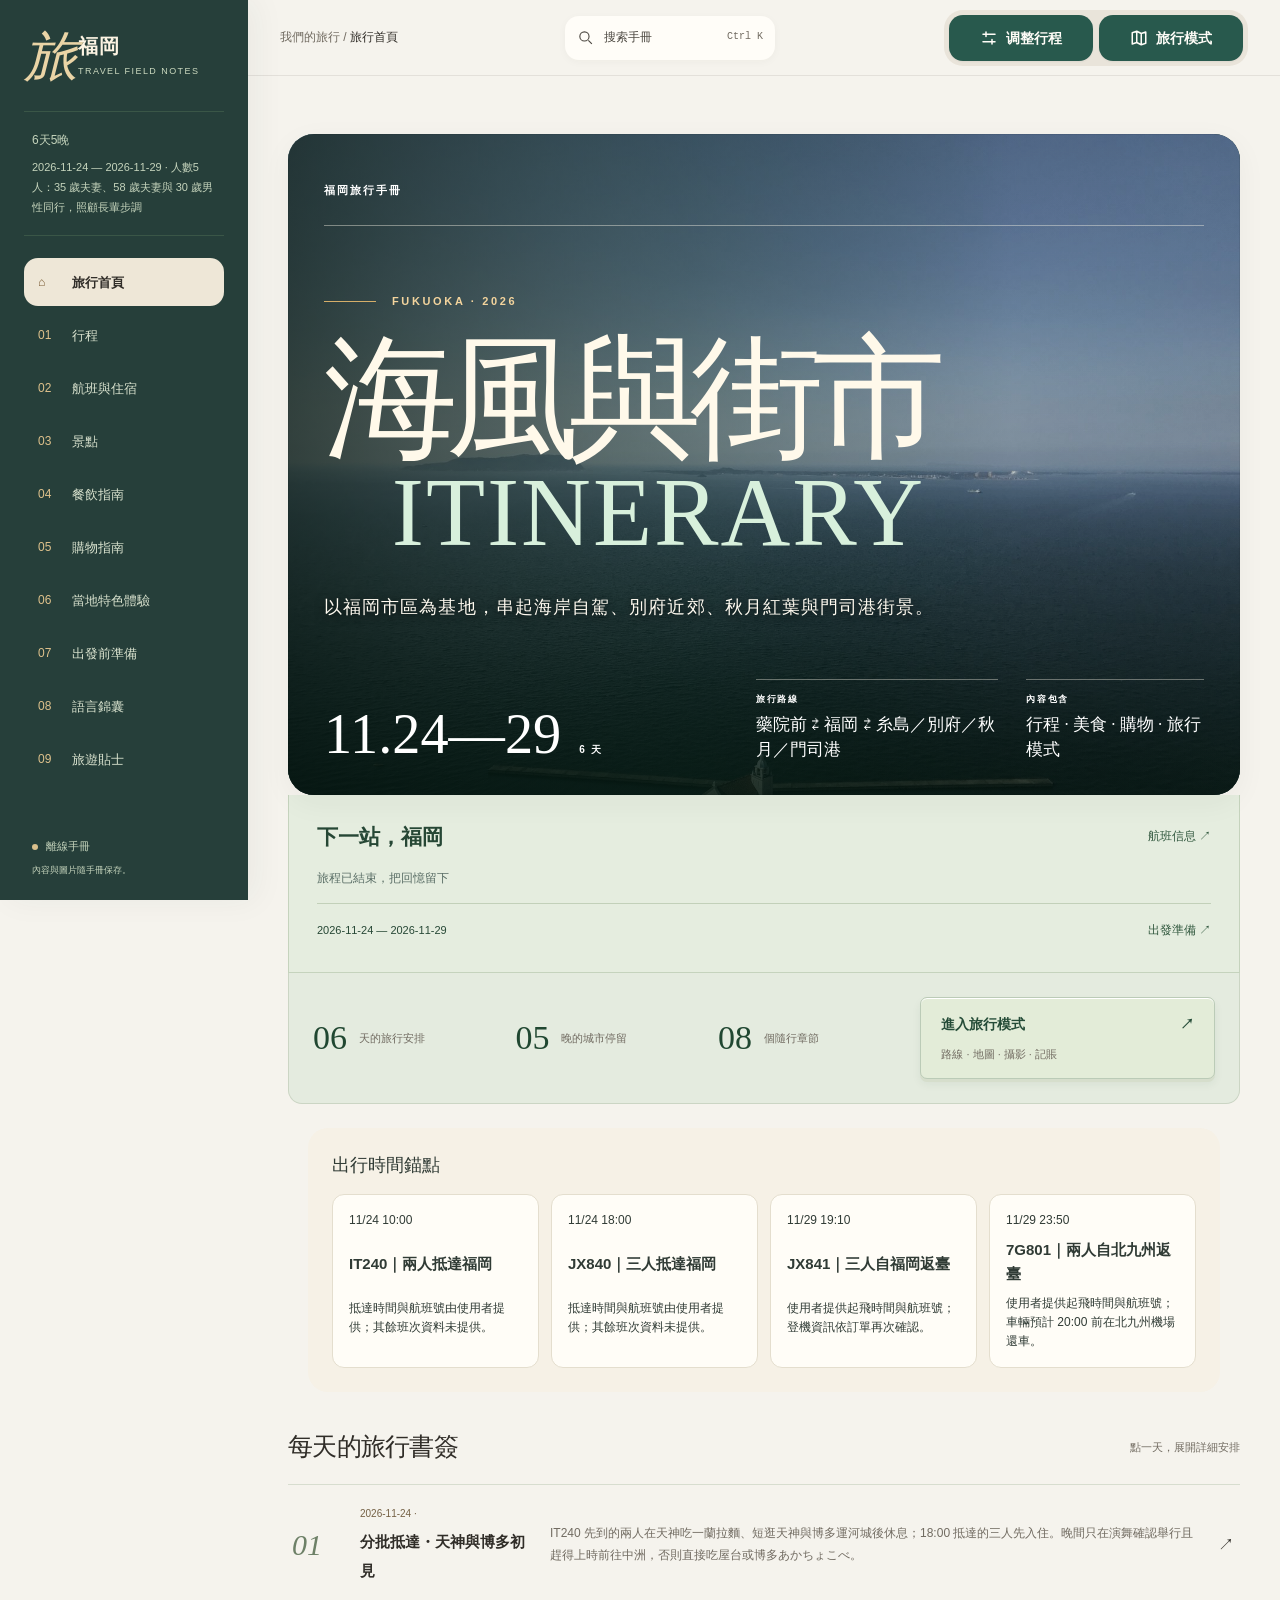
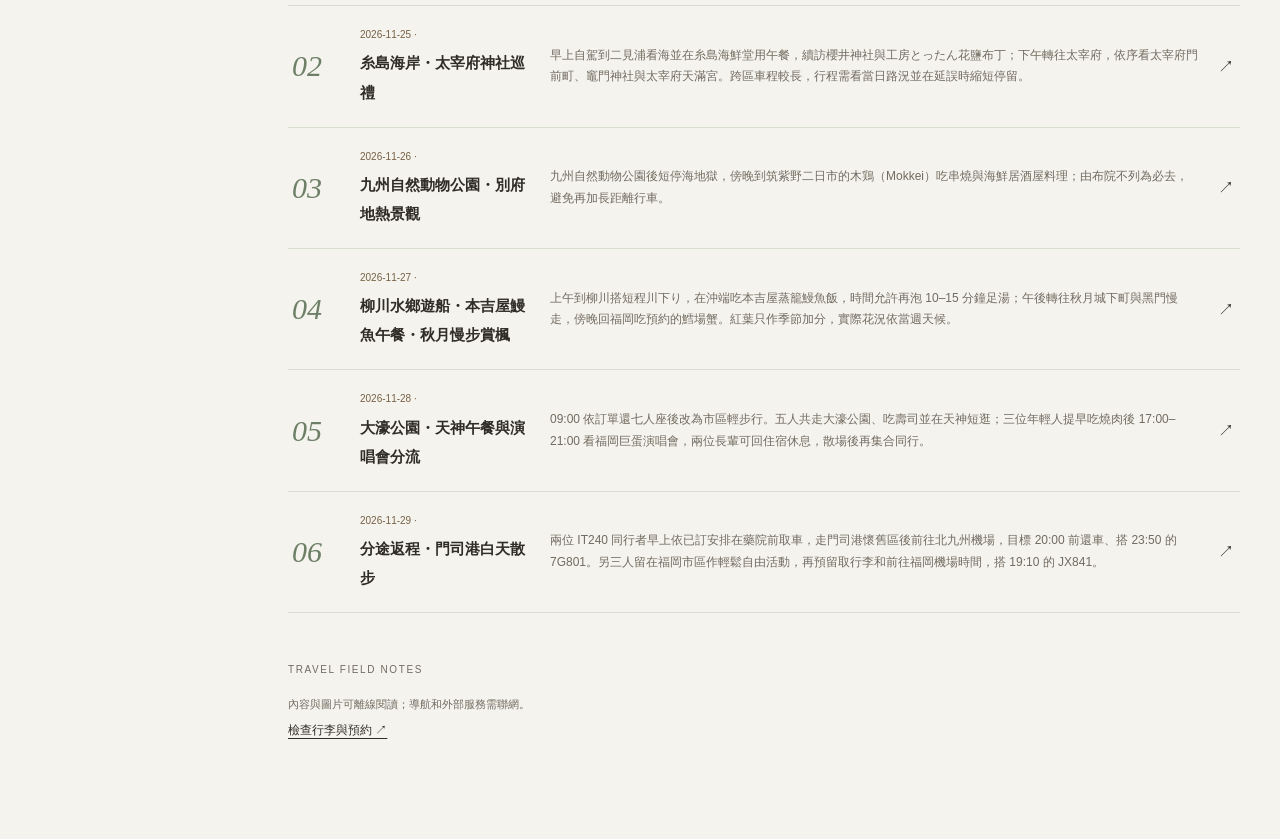
==== commit 3841fc91: "更新內容說明" ====
--- a/workbench-fukuoka-2026-11/index.html
+++ b/workbench-fukuoka-2026-11/index.html
@@ -4,4 +4,4 @@
 @layer theme{:root,:host{--font-sans:ui-sans-serif, system-ui, sans-serif, "Apple Color Emoji", "Segoe UI Emoji", "Segoe UI Symbol", "Noto Color Emoji";--font-mono:ui-monospace, SFMono-Regular, Menlo, Monaco, Consolas, "Liberation Mono", "Courier New", monospace;--spacing:.25rem;--default-font-family:var(--font-sans);--default-mono-font-family:var(--font-mono)}}@layer base{*,:after,:before,::backdrop{box-sizing:border-box;border:0 solid;margin:0;padding:0}::file-selector-button{box-sizing:border-box;border:0 solid;margin:0;padding:0}html,:host{-webkit-text-size-adjust:100%;tab-size:4;line-height:1.5;font-family:var(--default-font-family,ui-sans-serif, system-ui, sans-serif, "Apple Color Emoji", "Segoe UI Emoji", "Segoe UI Symbol", "Noto Color Emoji");font-feature-settings:var(--default-font-feature-settings,normal);font-variation-settings:var(--default-font-variation-settings,normal);-webkit-tap-highlight-color:transparent}hr{height:0;color:inherit;border-top-width:1px}abbr:where([title]){-webkit-text-decoration:underline dotted;text-decoration:underline dotted}h1,h2,h3,h4,h5,h6{font-size:inherit;font-weight:inherit}a{color:inherit;-webkit-text-decoration:inherit;-webkit-text-decoration:inherit;-webkit-text-decoration:inherit;-webkit-text-decoration:inherit;text-decoration:inherit}b,strong{font-weight:bolder}code,kbd,samp,pre{font-family:var(--default-mono-font-family,ui-monospace, SFMono-Regular, Menlo, Monaco, Consolas, "Liberation Mono", "Courier New", monospace);font-feature-settings:var(--default-mono-font-feature-settings,normal);font-variation-settings:var(--default-mono-font-variation-settings,normal);font-size:1em}small{font-size:80%}sub,sup{vertical-align:baseline;font-size:75%;line-height:0;position:relative}sub{bottom:-.25em}sup{top:-.5em}table{text-indent:0;border-color:inherit;border-collapse:collapse}:-moz-focusring{outline:auto}progress{vertical-align:baseline}summary{display:list-item}ol,ul,menu{list-style:none}img,svg,video,canvas,audio,iframe,embed,object{vertical-align:middle;display:block}img,video{max-width:100%;height:auto}button,input,select,optgroup,textarea{font:inherit;font-feature-settings:inherit;font-variation-settings:inherit;letter-spacing:inherit;color:inherit;opacity:1;background-color:#0000;border-radius:0}::file-selector-button{font:inherit;font-feature-settings:inherit;font-variation-settings:inherit;letter-spacing:inherit;color:inherit;opacity:1;background-color:#0000;border-radius:0}:where(select:is([multiple],[size])) optgroup{font-weight:bolder}:where(select:is([multiple],[size])) optgroup option{padding-inline-start:20px}::file-selector-button{margin-inline-end:4px}::placeholder{opacity:1}@supports (not ((-webkit-appearance:-apple-pay-button))) or (contain-intrinsic-size:1px){::placeholder{color:currentColor}@supports (color:color-mix(in lab, red, red)){::placeholder{color:color-mix(in oklab, currentcolor 50%, transparent)}}}textarea{resize:vertical}::-webkit-search-decoration{-webkit-appearance:none}::-webkit-date-and-time-value{min-height:1lh;text-align:inherit}::-webkit-datetime-edit{display:inline-flex}::-webkit-datetime-edit-fields-wrapper{padding:0}::-webkit-datetime-edit{padding-block:0}::-webkit-datetime-edit-year-field{padding-block:0}::-webkit-datetime-edit-month-field{padding-block:0}::-webkit-datetime-edit-day-field{padding-block:0}::-webkit-datetime-edit-hour-field{padding-block:0}::-webkit-datetime-edit-minute-field{padding-block:0}::-webkit-datetime-edit-second-field{padding-block:0}::-webkit-datetime-edit-millisecond-field{padding-block:0}::-webkit-datetime-edit-meridiem-field{padding-block:0}::-webkit-calendar-picker-indicator{line-height:1}:-moz-ui-invalid{box-shadow:none}button,input:where([type=button],[type=reset],[type=submit]){appearance:button}::file-selector-button{appearance:button}::-webkit-inner-spin-button{height:auto}::-webkit-outer-spin-button{height:auto}[hidden]:where(:not([hidden=until-found])){display:none!important}}@layer components;@layer utilities{.relative{position:relative}.start{inset-inline-start:var(--spacing)}.end{inset-inline-end:var(--spacing)}.container{width:100%}@media (width>=40rem){.container{max-width:40rem}}@media (width>=48rem){.container{max-width:48rem}}@media (width>=64rem){.container{max-width:64rem}}@media (width>=80rem){.container{max-width:80rem}}@media (width>=96rem){.container{max-width:96rem}}.contents{display:contents}.table{display:table}}:root{--jungle:#173f36;--deep:#0c2e2c;--sea:#197e8f;--lagoon:#a8d8d3;--sand:#e8d8b6;--limestone:#f6f0e4;--terracotta:#bd6246;--ink:#21332e;--muted:#697b74;--white:#fffdf8}*{box-sizing:border-box}html{scroll-behavior:smooth}body{background:var(--white);color:var(--ink);margin:0;font-family:Microsoft YaHei,PingFang SC,Noto Sans CJK SC,Arial,sans-serif;line-height:1.75}a{color:inherit;text-decoration:none}.shell{width:min(1160px,100% - 48px);margin:auto}.eyebrow{letter-spacing:.2em;text-transform:uppercase;margin:0 0 10px;font:700 11px/1.3 Arial,sans-serif}.section-no{color:var(--terracotta);opacity:.78;font:500 62px/1 Georgia,serif}h1,h2,h3,p{margin-top:0}h2{letter-spacing:-.03em;margin:0 0 18px;font:500 clamp(34px,5vw,64px)/1.12 Georgia,Songti SC,serif}h3{line-height:1.35}.hero{color:#f8f1df;background:radial-gradient(circle at 78% 42%,#2a7269 0 12%,#0000 36%),linear-gradient(125deg,#0b2927 0%,#174a3e 48%,#1b6971 100%);min-height:760px;position:relative;overflow:hidden}.hero:before{content:"";background:linear-gradient(115deg,#0000 48%,#ffffff0f 48.3% 48.8%,#0000 49.1%),repeating-linear-gradient(100deg,#0000 0 70px,#ffffff05 71px 72px);position:absolute;inset:0}.nav{z-index:2;border-bottom:1px solid #ffffff2e;justify-content:space-between;align-items:center;height:92px;display:flex;position:relative}.brand{letter-spacing:.22em;font:700 12px Arial}.navlinks{gap:28px;font-size:13px;display:flex}.hero-inner{z-index:2;padding:118px 0 100px;position:relative}.hero h1{letter-spacing:-.055em;max-width:820px;margin:0 0 34px;font:500 clamp(52px,8vw,102px)/1.02 Georgia,Songti SC,serif}.lede{color:#dce9df;max-width:650px;font-size:17px;line-height:1.9}.hero-notes{flex-wrap:wrap;gap:12px;margin-top:44px;display:flex}.hero-notes span{border:1px solid #ffffff59;border-radius:99px;padding:8px 15px;font-size:12px}.sun-disc{background:var(--terracotta);border-radius:50%;width:330px;height:330px;position:absolute;bottom:-120px;right:-80px;box-shadow:0 0 100px #e28b5c38}.flight-band{background:var(--limestone);padding:90px 0}.flight-grid{grid-template-columns:1fr 1.25fr;align-items:start;gap:22px 70px;display:grid}.flight-card{background:var(--white);border-left:5px solid var(--sea);grid-template-columns:100px 1fr 32px 1fr;align-items:center;gap:15px;padding:24px;display:grid;box-shadow:0 12px 35px #19372f14}.flight-card b{color:var(--terracotta);font:700 20px Arial}.flight-card small,.flight-card span{color:var(--muted);font-size:11px;display:block}.flight-card strong{font:500 25px Georgia,serif}.flight-card i{color:var(--sea);font-style:normal}.fineprint{color:var(--muted);grid-column:2;margin:4px 0 0;font-size:12px}.section{padding:110px 0}.section-heading{grid-template-columns:105px 1fr;align-items:start;margin-bottom:60px;display:grid}.section-heading>div>p:last-child{color:var(--muted);max-width:680px}.days{border-top:1px solid #cbd6d0}.day{border-bottom:1px solid #d8dfda;grid-template-columns:90px 1fr;gap:35px;padding:34px 20px 34px 0;display:grid;position:relative}.day:after{content:"";background:var(--jungle);transform-origin:top;width:7px;height:100%;transition:all .35s;position:absolute;top:0;right:0;transform:scaleY(0)}.day:hover:after{transform:scaleY(1)}.day-index{color:#a8b7af;font:italic 34px Georgia}.day h3{margin:0 0 9px;font:500 25px Georgia,Songti SC,serif}.day p:last-child{color:#55665f;max-width:800px;margin:0}.day.coast .eyebrow{color:var(--sea)}.day.ubud .eyebrow{color:var(--jungle)}.day.penida .eyebrow{color:var(--terracotta)}.penida-section{background:var(--deep);color:#edf5ef;padding:110px 0}.section-heading.light .section-no{color:#eb9776}.section-heading.light p:last-child{color:#a9c3bb}.penida-timeline{border-left:1px solid #5d7f78;max-width:850px;margin-left:105px}.penida-stop{grid-template-columns:120px 1fr;gap:30px;padding:0 0 30px 38px;display:grid;position:relative}.penida-stop:before{content:"";background:var(--terracotta);border-radius:50%;width:13px;height:13px;position:absolute;top:8px;left:-7px;box-shadow:0 0 0 7px #bd624626}.penida-stop time{color:#f0c592;font:500 27px Georgia}.penida-stop h3{margin:0 0 4px;font:500 21px Georgia,Songti SC,serif}.penida-stop p{color:#a9c3bb;margin:0}.penida-note{color:#dce9df;border-left:4px solid var(--terracotta);background:#16463f;max-width:850px;margin:22px 0 0 105px;padding:20px 24px}.restaurant-grid{grid-template-columns:repeat(2,1fr);gap:28px;display:grid}.restaurant{background:var(--limestone);overflow:hidden}.photo{height:310px;position:relative;overflow:hidden}.photo img{object-fit:cover;width:100%;height:100%;transition:transform .7s}.restaurant:hover .photo img{transform:scale(1.035)}.photo span{color:#fff;letter-spacing:.15em;text-transform:uppercase;background:#0c2e2ce0;padding:7px 12px;font:700 10px Arial;position:absolute;top:18px;left:18px}.restaurant-top{justify-content:space-between;align-items:start;gap:15px;display:flex}.restaurant-top h3{margin:0;font:500 28px Georgia,serif}.restaurant-top b{color:var(--terracotta);white-space:nowrap;font-size:13px}.cuisine{color:var(--sea);font-size:13px;font-weight:700}.restaurant-foot{border-top:1px solid #d4c7ab;justify-content:space-between;gap:15px;margin-top:18px;padding-top:16px;font-size:12px;display:flex}.restaurant-foot a{color:var(--muted);text-decoration:underline}.words-section{background:var(--limestone);padding:110px 0}.vocab-grid{grid-template-columns:repeat(5,1fr);gap:16px;display:grid}.vocab{background:var(--white);padding:22px}.vocab h3{color:var(--terracotta);border-bottom:1px solid #dccdaa;padding-bottom:10px;font:500 20px Georgia,Songti SC,serif}.vocab div{border-bottom:1px dotted #d8d2c5;justify-content:space-between;gap:8px;padding:8px 0;font-size:12px;display:flex}.vocab b{color:var(--jungle);font-family:Arial}.vocab span{color:var(--muted)}.quick-phrases{flex-wrap:wrap;gap:10px;margin-top:28px;display:flex}.quick-phrases span{background:var(--jungle);color:#fff;border-radius:99px;padding:10px 15px;font:700 12px Arial}.quick-phrases em{color:#cfe0d8;margin-left:6px;font:12px Microsoft YaHei}footer{color:#e5eee7;background:#071f1e;padding:90px 0}footer .shell{justify-content:space-between;align-items:end;display:flex}footer p{margin:0;font:500 32px/1.5 Georgia,Songti SC,serif}footer a{color:#a8c0b8;font-size:12px}@media (width<=850px){.shell{width:min(100% - 32px,680px)}.hero{min-height:690px}.navlinks{gap:16px}.hero-inner{padding-top:90px}.hero h1{font-size:55px}.flight-grid{grid-template-columns:1fr}.flight-grid>div:first-child{grid-row:auto}.fineprint{grid-column:1}.section{padding:78px 0}.section-heading{grid-template-columns:68px 1fr}.section-no{font-size:45px}.restaurant-grid{grid-template-columns:1fr}.photo{height:300px}.vocab-grid{grid-template-columns:repeat(2,1fr)}.penida-timeline,.penida-note{margin-left:0}.flight-grid h2{font-size:40px}}@media (width<=560px){.shell{width:calc(100% - 28px)}.nav{height:72px}.navlinks a:nth-child(2){display:none}.hero{min-height:650px}.hero h1{font-size:45px}.lede{font-size:15px}.hero-notes{margin-top:30px}.flight-band{padding:65px 0}.flight-card{grid-template-columns:70px 1fr 18px 1fr;gap:8px;padding:18px}.flight-card strong{font-size:20px}.flight-card b{font-size:16px}.section-heading{grid-template-columns:1fr;gap:14px}.section-no{font-size:38px}h2{font-size:39px}.day{grid-template-columns:48px 1fr;gap:12px;padding-right:0}.day h3{font-size:22px}.penida-section{padding:78px 0}.penida-stop{grid-template-columns:75px 1fr;gap:12px;padding-left:25px}.penida-stop time{font-size:21px}.photo{height:240px}.restaurant-body{padding:21px}.restaurant-top h3{font-size:24px}.restaurant-foot{flex-direction:column}.vocab-grid{grid-template-columns:1fr}.quick-phrases span{width:100%}footer .shell{display:block}footer p{margin-bottom:30px;font-size:26px}}.route-section{background:#f8f4e9;padding:110px 0 0}.journey-label{letter-spacing:.2em;font:700 11px Arial}.journey-block>h3{margin:8px 0 34px;font:500 42px Georgia,Songti SC,serif}.jungle-block{color:#edf5e9;background:linear-gradient(135deg,#143d33,#2c6657)}.sea-block{color:#effafb;background:linear-gradient(135deg,#116a7b,#69b8bd)}.journey-block .days{border-top:1px solid #ffffff4d}.journey-block .day{border-bottom:1px solid #ffffff47;padding:0;display:block}.journey-block .day:after{display:none}.day summary{cursor:pointer;grid-template-columns:78px 1fr 34px;align-items:start;gap:24px;padding:30px 0;list-style:none;display:grid}.day summary::-webkit-details-marker{display:none}.day summary .day-index{color:#ffffffa6;font:italic 36px Georgia}.day summary small{letter-spacing:.16em;opacity:.72;margin-bottom:8px;font:700 10px Arial;display:block}.day summary b{margin-bottom:8px;font:500 25px Georgia,Songti SC,serif;display:block}.day summary em{opacity:.82;max-width:800px;font-size:13px;font-style:normal;display:block}.day summary i{font:300 28px Arial;transition:all .25s}.day[open] summary i{transform:rotate(45deg)}.day-detail{background:#ffffff1f;border-left:3px solid #f0aa83;grid-template-columns:70px 1fr;gap:8px 18px;margin:0 0 32px 102px;padding:25px 30px;display:grid}.day-detail strong{color:#ffe0b5;font-size:12px}.day-detail p,.day-detail p:last-child{color:inherit;opacity:.94;margin:0 0 10px;font-size:14px}.photo-strip{scroll-snap-type:x mandatory;scrollbar-width:none;height:310px;display:flex;overflow-x:auto}.photo-strip::-webkit-scrollbar{display:none}.photo-strip figure{scroll-snap-align:start;flex:0 0 100%;height:100%;margin:0;position:relative}.photo-strip img{object-fit:cover;width:100%;height:100%}.photo-strip span{color:#fff;letter-spacing:.15em;background:#0c2e2ce0;padding:7px 12px;font:700 10px Arial;position:absolute;top:18px;left:18px}.swipe-hint{color:#d7e9e2;letter-spacing:.12em;background:#173f36;justify-content:space-between;padding:8px 18px;font-size:10px;display:flex}.distance{grid-template-columns:1fr 1fr;gap:10px;margin:18px 0;display:grid}.distance span{color:var(--muted);background:#fffaf0;padding:12px;font-size:11px}.distance b{color:var(--jungle);margin-bottom:2px;display:block}.restaurant-actions{flex-wrap:wrap;gap:10px;display:flex}.restaurant-actions a{color:var(--muted);font-size:11px;text-decoration:underline}.restaurant-actions .map-link{background:var(--sea);color:#fff;border-radius:2px;padding:9px 12px;text-decoration:none}.restaurant-foot span{color:var(--muted);font-size:10px}@media (width<=850px){.journey-block{margin:0 -16px;padding:58px 28px 70px}.photo-strip{height:290px}}@media (width<=560px){body{font-size:14px}.route-section{padding-top:72px}.journey-block{margin:0 -14px;padding:48px 18px 58px}.journey-block>h3{font-size:33px}.day summary{grid-template-columns:52px 1fr 22px;gap:10px;padding:24px 0}.day summary .day-index{font-size:28px}.day summary b{font-size:21px}.day summary em{font-size:12px;line-height:1.65}.day-detail{grid-template-columns:48px 1fr;gap:6px 10px;margin:0 0 25px 62px;padding:18px 16px}.day-detail p{font-size:12px}.photo-strip{height:250px}.distance{grid-template-columns:1fr}.restaurant-actions{align-items:center}.restaurant-actions .map-link{text-align:center;flex:1;padding:11px}.restaurant-foot{flex-direction:row}.restaurant-grid{gap:18px}.restaurant{border-radius:4px}}.inline-penida{background:#072f3f52;margin:0 0 34px 102px;padding:30px}.inline-penida h4{margin:0 0 26px;font:500 28px Georgia,Songti SC,serif}.inline-penida .penida-timeline{border-left-color:#ffffff59;max-width:none;margin-left:0}.inline-penida .penida-stop h3{font-size:18px}.inline-penida .penida-stop p{color:#ffffffbf}.inline-penida .penida-note{background:#0a3c468c;margin:5px 0 0}@media (width<=560px){.inline-penida{margin:0 0 25px 62px;padding:20px 15px}.inline-penida h4{font-size:23px}.inline-penida .penida-stop{grid-template-columns:62px 1fr;padding-left:20px}.inline-penida .penida-stop time{font-size:18px}}.flight-grid>div:first-child{grid-row:span 3}.return-flight{border-left-color:var(--terracotta)}.return-flight b{color:var(--sea)}.gallery-wrap{position:relative}.gallery-arrow{width:42px;height:42px;color:var(--jungle);cursor:pointer;z-index:3;background:#fffdf8eb;border:0;border-radius:50%;font-size:20px;transition:all .2s;position:absolute;top:50%;transform:translateY(-50%);box-shadow:0 4px 18px #0003}.gallery-arrow:hover{background:#fff;transform:translateY(-50%)scale(1.06)}.gallery-arrow.prev{left:14px}.gallery-arrow.next{right:14px}.gallery-count{color:#fff;letter-spacing:.1em;z-index:2;background:#0c2e2cdb;padding:6px 10px;font:700 10px Arial;position:absolute;bottom:14px;right:16px}.phrase-title{margin:58px 0 22px}.phrase-title h3{margin:0;font:500 32px Georgia,Songti SC,serif}.phrase-grid{background:#d8cdb8;border:1px solid #d8cdb8;grid-template-columns:repeat(2,1fr);gap:1px;display:grid}.phrase-grid>div{background:var(--white);grid-template-columns:42px 1fr;gap:12px;padding:18px;display:grid}.phrase-grid>div>span{color:var(--terracotta);font:italic 18px Georgia}.phrase-grid p{margin:0}.phrase-grid b,.phrase-grid em{display:block}.phrase-grid b{color:var(--jungle);font:600 13px/1.5 Arial}.phrase-grid em{color:var(--muted);margin-top:4px;font-size:12px;font-style:normal}@media (width<=850px){.flight-grid>div:first-child{grid-row:auto}.phrase-grid{grid-template-columns:1fr}}@media (width<=560px){.gallery-arrow{width:38px;height:38px}.gallery-arrow.prev{left:9px}.gallery-arrow.next{right:9px}.phrase-grid>div{grid-template-columns:34px 1fr;padding:15px 12px}.phrase-title{margin-top:42px}.vocab-grid{gap:10px}}.stay-section{background:#eee5d2;padding:110px 0}.stay-section .section-no{letter-spacing:.16em;margin-top:16px;font:700 14px Arial}.hotel-card{background:var(--white);grid-template-columns:1.1fr .9fr;grid-template-areas:"visual copy""map map";margin-bottom:42px;display:grid;overflow:hidden;box-shadow:0 18px 55px #1f362f1a}.hotel-card.coast-hotel{grid-template-columns:.9fr 1.1fr;grid-template-areas:"copy visual""map map"}.hotel-visual{grid-area:visual;min-width:0}.hotel-copy{grid-area:copy;padding:48px}.hotel-copy h3{margin:0 0 5px;font:500 38px/1.15 Georgia,Songti SC,serif}.hotel-fullname{color:var(--sea);font-size:13px;font-weight:700}.hotel-copy dl{border-top:1px solid #d9d0bd;margin:24px 0}.hotel-copy dl div{border-bottom:1px solid #e2d9c7;grid-template-columns:62px 1fr;gap:12px;padding:10px 0;font-size:12px;display:grid}.hotel-copy dt{color:var(--terracotta);font-weight:700}.hotel-copy dd{color:var(--muted);margin:0}.hotel-links{gap:10px;margin:20px 0 10px;display:flex}.hotel-links a{background:var(--jungle);color:#fff;padding:10px 14px;font-size:11px}.coast-hotel .hotel-links a{background:var(--sea)}.hotel-copy small{color:var(--muted)}.hotel-map{filter:saturate(.78)contrast(.92);border:0;grid-area:map;width:100%;height:260px}@media (width<=850px){.hotel-card,.hotel-card.coast-hotel{grid-template-columns:1fr;grid-template-areas:"visual""copy""map"}.hotel-visual .photo-strip{min-height:360px}.hotel-copy{padding:34px}.hotel-map{height:230px}}@media (width<=560px){.stay-section{padding:72px 0}.hotel-visual .photo-strip{height:270px;min-height:270px}.hotel-copy{padding:26px 20px}.hotel-copy h3{font-size:30px}.hotel-links a{text-align:center;flex:1}.hotel-map{height:210px}.navlinks{gap:12px}.navlinks a:nth-child(2){display:none}}.nearby-heading{margin:80px 0 28px}.nearby-heading h3{margin:0 0 10px;font:500 38px Georgia,Songti SC,serif}.nearby-heading>p:last-child{color:var(--muted);max-width:720px}.nearby-grid{grid-template-columns:repeat(2,1fr);gap:14px;display:grid}.nearby-card{background:#fffdf8;border:1px solid #ded4c1;padding:22px}.nearby-card>div:first-child{justify-content:space-between;display:flex}.nearby-card>div:first-child span{color:var(--sea);letter-spacing:.08em;font-size:10px;font-weight:700}.nearby-card>div:first-child b{color:var(--terracotta);font-size:11px}.nearby-card h4{margin:12px 0 2px;font:500 24px Georgia,serif}.nearby-card>strong{color:var(--jungle);font-size:12px}.nearby-card>p{color:var(--muted);margin:8px 0;font-size:12px}.nearby-card footer{color:inherit;background:0 0;border-top:1px solid #e3dac9;justify-content:space-between;align-items:center;margin-top:14px;padding:14px 0 0;display:flex}.nearby-card footer em{font-size:11px;font-style:normal}.nearby-card footer a{background:var(--sea);color:#fff;padding:8px 11px;font-size:10px}@media (width<=560px){.nearby-heading{margin-top:55px}.nearby-heading h3{font-size:31px}.nearby-grid{grid-template-columns:1fr}.nearby-card{padding:18px}}.hotel-map{display:none}.distance.single{grid-template-columns:1fr}.restaurant-top b small,.nearby-card>div:first-of-type b small{color:var(--muted);margin-top:2px;font-size:9px;font-weight:500;display:block}.nearby-card{overflow:hidden}.nearby-card>img{object-fit:cover;width:calc(100% + 44px);height:190px;margin:-22px -22px 18px}.nearby-card>div:first-of-type{justify-content:space-between;display:flex}.nearby-card>div:first-of-type span{color:var(--sea);letter-spacing:.08em;font-size:10px;font-weight:700}.nearby-card>div:first-of-type b{color:var(--terracotta);text-align:right;font-size:11px}@media (width<=560px){.nearby-card>img{width:calc(100% + 36px);height:175px;margin:-18px -18px 16px}}.tips-section{color:#edf5ef;background:#0c302e;padding:110px 0}.tips-section .section-heading p:last-child{color:#adc5bd}.tips-page{color:var(--ink);background:#f7f0e2;margin:0 0 28px;padding:50px}.tips-page h3{margin:0 0 15px;font:500 40px Georgia,Songti SC,serif}.packing-page{background:#d7b776;grid-template-columns:.8fr 1.2fr;gap:60px;display:grid}.packing-page ol{grid-template-columns:1fr 1fr;gap:0 24px;margin:0;padding:0;list-style:none;display:grid}.packing-page li{border-bottom:1px solid #23332e38;grid-template-columns:34px 1fr;gap:8px;padding:11px 0;font-size:12px;display:grid}.packing-page li span{color:#8b4b37;font:italic 15px Georgia}.tips-intro{max-width:700px;margin-bottom:34px}.tips-grid{grid-template-columns:repeat(2,1fr);gap:14px;display:grid}.tips-grid>div{border-left:4px solid var(--terracotta);background:#fffdf8;padding:24px}.tips-grid h4{margin:0 0 8px;font:500 20px Georgia,Songti SC,serif}.tips-grid p{color:#52655e;margin:0;font-size:12px}.source-note{color:#b8cdc5;flex-wrap:wrap;align-items:center;gap:12px;padding-top:20px;font-size:10px;display:flex}.source-note a{text-decoration:underline}.source-note span{margin-left:auto}@media (width<=700px){.tips-section{padding:75px 0}.tips-page{padding:28px 20px}.packing-page{grid-template-columns:1fr;gap:25px}.packing-page ol,.tips-grid{grid-template-columns:1fr}.tips-page h3{font-size:31px}.source-note span{width:100%;margin-left:0}.navlinks a:last-child{display:none}}.food-field-page .tips-grid>div{border-left-color:#a84f37}.practical-page .tips-grid{grid-template-columns:repeat(2,1fr)}.practical-page .tips-grid>div{border-left-color:#c89548}@media (width<=700px){.practical-page .tips-grid{grid-template-columns:1fr}}.food-chapter{margin:0 0 28px}.food-chapter>summary{display:none}.food-chapter-content{display:block}.image-note{color:var(--muted);margin:18px 0 0;font-size:11px}.grab-link{background:#00b14f!important}.single-photo .photo-strip{overflow:hidden}@media (width<=700px){body{font-size:16px;line-height:1.82}.shell{width:calc(100% - 24px)}.section{padding:68px 0}.section-heading{margin-bottom:38px}.section-heading>div>p:last-child{font-size:15px;line-height:1.8}.food-chapter{background:#f8f1e4;border:1px solid #d7cdb8;border-radius:14px;margin-bottom:14px;overflow:hidden}.food-chapter>summary{cursor:pointer;background:linear-gradient(135deg,#f7eedf,#efe0c5);grid-template-columns:1fr 28px;align-items:center;gap:12px;padding:20px 18px;list-style:none;display:grid}.food-chapter>summary::-webkit-details-marker{display:none}.food-chapter>summary span{min-width:0}.food-chapter>summary small{color:var(--terracotta);letter-spacing:.12em;margin-bottom:6px;font:700 10px/1.3 Arial;display:block}.food-chapter>summary b{font:500 23px/1.25 Georgia,Songti SC,serif;display:block}.food-chapter>summary em{color:var(--muted);margin-top:4px;font-size:13px;font-style:normal;display:block}.food-chapter>summary i{font:300 27px Arial;transition:all .25s}.food-chapter[open]>summary i{transform:rotate(45deg)}.food-chapter-content{padding:14px}.food-chapter:not([open])>.food-chapter-content{display:none}.food-chapter .nearby-heading{margin:12px 4px 22px}.food-chapter .nearby-heading h3{font-size:29px}.food-chapter .nearby-heading>p:last-child{font-size:14px;line-height:1.75}.restaurant-grid,.nearby-grid{gap:14px}.restaurant,.nearby-card{border-radius:10px;box-shadow:0 7px 22px #1f362f14}.photo-strip{height:265px}.restaurant-body{padding:22px 18px}.restaurant-top h3{font-size:27px}.restaurant-top b,.cuisine{font-size:14px}.restaurant-body>p:not(.cuisine){font-size:15px}.distance span{padding:13px;font-size:13px}.restaurant-actions a,.restaurant-actions .map-link{justify-content:center;align-items:center;min-height:44px;font-size:13px;display:flex}.restaurant-foot{font-size:13px}.nearby-card{padding:18px}.nearby-card>img{height:220px}.nearby-card h4{font-size:27px}.nearby-card>strong{font-size:14px}.nearby-card>p{font-size:14px;line-height:1.7}.nearby-card footer em{font-size:13px}.nearby-card footer a{border-radius:4px;align-items:center;min-height:42px;padding:11px 13px;font-size:13px;display:flex}.hotel-copy p{font-size:15px}.hotel-copy dl div{grid-template-columns:58px 1fr;font-size:14px}.hotel-fullname{font-size:14px}.hotel-links a{justify-content:center;align-items:center;min-height:44px;font-size:13px;display:flex}.vocab div,.phrase-grid b{font-size:14px}.phrase-grid em{font-size:13px}.tips-grid p,.packing-page li{font-size:14px}}.prepare-block{background:#fffdf8a3;border:1px solid #bfb39f;margin-top:22px;padding:24px}.prepare-block+.prepare-block{margin-top:16px}.prepare-heading{align-items:flex-start;gap:16px;margin-bottom:20px;display:flex}.prepare-heading>span{color:#a15f48;font:italic 17px Georgia,serif}.prepare-heading h3{color:#173c38;margin:0;font:500 28px Georgia,Songti SC,serif}.prepare-heading p{color:#637069;margin:5px 0 0;font-size:13px}.prepare-block .packing-checklist{margin-top:0}@media (width<=700px){.prepare-block{padding:18px 14px}.prepare-heading h3{font-size:25px}.prepare-heading p{font-size:14px}}.route-mobile-summary{display:none}.mobile-section-fold>summary{cursor:pointer;border:1px solid;justify-content:space-between;align-items:center;gap:12px;min-height:58px;padding:13px 16px;list-style:none;display:flex}.mobile-section-fold>summary::-webkit-details-marker{display:none}.mobile-section-fold>summary b{font-size:14px}.mobile-section-fold>summary i{font:11px Arial}.mobile-section-fold[open]>summary i{font-size:0}.mobile-section-fold[open]>summary i:after{content:"收起 −";font-size:11px}.mobile-section-fold:not([open])>.movement-grid,.mobile-section-fold:not([open])>.sights-grid{display:none}.mobile-section-fold>.movement-grid,.mobile-section-fold>.sights-grid{margin-top:14px}.dark-fold>summary{color:#fff;border-color:#ffffff73}.booking-checklist ol{grid-template-columns:1fr 1fr;gap:0 22px;margin:0;padding:0;list-style:none;display:grid}.booking-checklist li{border-bottom:1px solid #23332e38}.booking-checklist label{cursor:pointer;grid-template-columns:22px 30px 1fr;align-items:start;gap:8px;min-height:76px;padding:10px 2px;display:grid}.booking-checklist input{accent-color:#12656a;width:18px;height:18px;margin-top:3px}.booking-checklist label>span{color:#8b4b37;font:italic 15px Georgia}.booking-checklist label>div{min-width:0}.booking-checklist label b{color:#173c38;font-size:14px;display:block}.booking-checklist label em{color:#397778;margin-top:2px;font:11px/1.5 Arial;display:block}.booking-checklist label small{color:#66746e;margin-top:4px;font-size:12px;line-height:1.55;display:block}.booking-checklist li.is-checked b,.booking-checklist li.is-checked small{opacity:.52}.booking-checklist li.is-checked b{text-decoration:line-through}@media (width<=700px){.day-route-map{overflow:hidden;padding:0!important}.day .route-mobile-summary{grid-template-columns:1fr auto;align-items:center;gap:2px 12px;min-height:62px;padding:13px 15px;list-style:none;display:grid}.route-mobile-summary::-webkit-details-marker{display:none}.day .route-mobile-summary span{color:#a15f48;letter-spacing:.16em;grid-column:1;font:800 9px Arial}.day .route-mobile-summary b{margin:0;font:600 17px/1.35 Georgia,Songti SC,serif}.day .route-mobile-summary i{color:#536b63;grid-area:1/2/3;font:11px Arial}.day-route-map[open] .route-mobile-summary i{font-size:0}.day-route-map[open] .route-mobile-summary i:after{content:"收起 −";font-size:11px}.day-route-map:not([open])>.route-map-content{display:none}.route-map-content{padding:0 13px 13px}.route-map-head{display:none!important}.route-map-track{padding:6px 0!important}.route-stop{grid-template-columns:25px 1fr auto!important;gap:2px 7px!important;min-height:78px!important;padding:9px 11px!important}.route-stop strong{font-size:13px!important}.route-stop time,.route-stop .route-dwell{font-size:11px!important}.route-stop em{font-size:9px}.route-leg{grid-template-columns:auto auto auto;align-content:center;gap:3px;justify-content:start!important;min-height:38px!important;margin-left:18px!important;padding-left:20px!important;display:grid!important}.route-leg span,.route-leg b,.route-leg small{font-size:9px!important}.route-map-content>p{margin:4px 0 0;padding-top:9px;line-height:1.55;font-size:11px!important}.booking-checklist ol{grid-template-columns:1fr}.booking-checklist label{grid-template-columns:22px 24px 1fr;min-height:60px;padding:8px 0}.booking-checklist label b{font-size:14px}.booking-checklist label em{font-size:10px}.booking-checklist label small{-webkit-line-clamp:2;-webkit-box-orient:vertical;margin-top:2px;font-size:11px;line-height:1.4;display:-webkit-box;overflow:hidden}.booking-progress{height:40px;margin-bottom:6px}.prepare-block{margin-top:12px}.prepare-heading{margin-bottom:12px}.prepare-heading p{margin-top:2px}.mobile-section-fold>summary{border:1px solid;justify-content:space-between;align-items:center;gap:10px;min-height:56px;padding:12px 14px;list-style:none;display:flex}.mobile-section-fold>summary::-webkit-details-marker{display:none}.mobile-section-fold>summary b{font-size:14px}.mobile-section-fold>summary i{font:11px Arial}.mobile-section-fold[open]>summary i{font-size:0}.mobile-section-fold[open]>summary i:after{content:"收起 −";font-size:11px}.mobile-section-fold:not([open])>.movement-grid,.mobile-section-fold:not([open])>.sights-grid{display:none}.mobile-section-fold>.movement-grid,.mobile-section-fold>.sights-grid{margin-top:12px}.dark-fold>summary{color:#fff;border-color:#ffffff73}.section-heading{margin-bottom:26px!important}.hours-disclaimer{margin-top:-12px;margin-bottom:18px!important}.spa-card figure{height:190px!important}.spa-copy{padding:17px!important}.spa-copy h3{font-size:24px!important}.shop-row{padding:15px 5px!important}.shop-row h3{font-size:22px!important}.tips-page{margin-bottom:16px!important}.tips-grid>div{padding:18px!important}}::selection{color:#102f2b;background:#d49a72}.reading-progress{z-index:100;transform-origin:0;background:linear-gradient(90deg,#d88b67,#e7c992,#4fa5aa);width:100%;height:3px;animation:linear both reading-progress;animation-timeline:scroll(root);position:fixed;top:0;left:0;transform:scaleX(0)}@keyframes reading-progress{to{transform:scaleX(1)}}.hero .brand,.hero .navlinks{animation:.8s cubic-bezier(.2,.8,.2,1) both soft-drop}.hero .navlinks{animation-delay:.12s}.hero .eyebrow{animation:.8s cubic-bezier(.2,.8,.2,1) .18s both soft-rise}.hero h1{animation:1s cubic-bezier(.2,.8,.2,1) .26s both soft-rise}.hero .lede{animation:.9s cubic-bezier(.2,.8,.2,1) .38s both soft-rise}.hero-notes{animation:.9s cubic-bezier(.2,.8,.2,1) .48s both soft-rise}.sun-disc{animation:9s ease-in-out infinite alternate sun-breathe}@keyframes soft-rise{0%{opacity:0;filter:blur(5px);transform:translateY(24px)}to{opacity:1;filter:none;transform:none}}@keyframes soft-drop{0%{opacity:0;transform:translateY(-14px)}to{opacity:1;transform:none}}@keyframes sun-breathe{to{transform:translate(-15px,-10px)scale(1.05);box-shadow:0 0 130px #e28b5c57}}.motion-ready .reveal-item{opacity:0;filter:blur(4px);transition:opacity .8s var(--reveal-delay,0s) cubic-bezier(.2,.75,.2,1),transform .8s var(--reveal-delay,0s) cubic-bezier(.2,.75,.2,1),filter .8s var(--reveal-delay,0s) ease;transform:translateY(34px)}.motion-ready .reveal-item.is-visible{opacity:1;filter:none;transform:none}.flight-card,.hotel-card,.restaurant,.nearby-card,.vocab,.tips-grid>div{transition:transform .4s cubic-bezier(.2,.75,.2,1),box-shadow .4s,border-color .4s}.flight-card:hover,.restaurant:hover,.nearby-card:hover,.vocab:hover{transform:translateY(-5px);box-shadow:0 18px 42px #19372f21}.hotel-card:hover{box-shadow:0 26px 70px #1f362f29}.photo-strip img,.nearby-card>img{transition:transform .9s cubic-bezier(.2,.75,.2,1),filter .6s}.gallery-wrap:hover .photo-strip img,.nearby-card:hover>img{filter:saturate(1.06)contrast(1.02);transform:scale(1.035)}.map-link,.grab-link,.hotel-links a,.nearby-card footer a{transition:transform .22s,box-shadow .22s,filter .22s;position:relative;overflow:hidden}.map-link:hover,.grab-link:hover,.hotel-links a:hover,.nearby-card footer a:hover{filter:brightness(1.06);transform:translateY(-2px);box-shadow:0 8px 20px #1346412e}.map-link:active,.grab-link:active,.hotel-links a:active,.nearby-card footer a:active{transform:translateY(0)scale(.985)}.food-chapter[open]>.food-chapter-content,.day[open]>.day-detail,.day[open]>.inline-penida{animation:.45s cubic-bezier(.2,.75,.2,1) both detail-reveal}@keyframes detail-reveal{0%{opacity:0;transform:translateY(-8px)}to{opacity:1;transform:none}}.gallery-arrow{-webkit-backdrop-filter:blur(10px)}.gallery-arrow:active{transform:translateY(-50%)scale(.92)}@media (width<=700px){.motion-ready .reveal-item{filter:blur(2px);transition-duration:.62s;transform:translateY(20px)}.flight-card:hover,.restaurant:hover,.nearby-card:hover,.vocab:hover{transform:none}.sun-disc{animation-duration:12s}.food-chapter>summary{-webkit-tap-highlight-color:transparent}.food-chapter>summary:active{background:#ead8b9}}@media (prefers-reduced-motion:reduce){html{scroll-behavior:auto}*,:before,:after{scroll-behavior:auto!important;transition-duration:.01ms!important;animation-duration:.01ms!important;animation-iteration-count:1!important}.reading-progress{display:none}}.day-quicklinks{flex-wrap:wrap;gap:8px;margin:0 0 30px 102px;display:flex}.day-quicklinks a{color:#fff;border:1px solid #ffffff52;border-radius:99px;padding:7px 11px;font-size:11px;transition:all .2s}.day-quicklinks a:hover{background:#ffffff26;transform:translateY(-1px)}.movement-section{background:linear-gradient(140deg,#e5dcc8,#f7f1e5);padding:105px 0}.movement-grid{grid-template-columns:repeat(3,1fr);gap:16px;display:grid}.movement-card{border-top:4px solid var(--sea);background:#fffdf8e6;padding:27px;box-shadow:0 10px 30px #19372f12}.movement-card>span{color:var(--terracotta);letter-spacing:.1em;font:700 10px Arial}.movement-card h3{margin:10px 0 4px;font:500 25px Georgia,Songti SC,serif}.movement-card>strong{color:var(--jungle);font-size:12px}.movement-card>p{color:var(--muted);margin:13px 0 20px;font-size:13px}.movement-card>div{gap:8px;display:flex}.movement-card a{background:var(--jungle);color:#fff;padding:9px 11px;font-size:11px}.movement-card a:last-child{background:var(--sea)}.restaurant-why{border-left:3px solid var(--terracotta);color:#52655e;background:#fffaf0;padding:13px 14px;font-size:13px!important}.restaurant-why b{color:var(--jungle);letter-spacing:.08em;margin-bottom:4px;font-size:11px;display:block}.inline-place-wrap{display:inline}.inline-place{color:var(--jungle);text-underline-offset:4px;font-weight:700;-webkit-text-decoration:underline #1b697173;text-decoration:underline #1b697173;text-decoration-thickness:1px;transition:all .2s}.inline-place:hover{color:var(--terracotta);text-decoration-color:currentColor}.place-note{color:#718079;font-size:.88em}.penida-section .inline-place{color:#f0c592}.penida-section .place-note{color:#b9cdc6}.walkable-extras{grid-template-columns:repeat(2,1fr);gap:12px;margin-top:18px;display:grid}.walkable-extras>a{background:#fffaf0;border:1px solid #dfd3bd;grid-template-columns:1fr auto;gap:3px 14px;padding:17px 19px;transition:all .25s;display:grid}.walkable-extras>a:hover{border-color:var(--terracotta);transform:translateY(-2px);box-shadow:0 10px 25px #19372f14}.walkable-extras small{color:var(--terracotta);font-weight:700}.walkable-extras b{font:500 21px Georgia,Songti SC,serif}.walkable-extras span{color:var(--jungle);grid-area:1/2/span 2;align-self:center;font-size:12px}.walkable-extras em{color:var(--muted);font-size:12px;font-style:normal}.phrase-groups{gap:12px;display:grid}.phrase-group{background:#fff;border:1px solid #ddd2bd}.phrase-group>summary{cursor:pointer;grid-template-columns:38px 1fr auto 30px;align-items:center;gap:12px;padding:18px 20px;list-style:none;display:grid}.phrase-group>summary::-webkit-details-marker{display:none}.phrase-group>summary span{color:var(--terracotta);font:italic 18px Georgia}.phrase-group>summary b{font:500 21px Georgia,Songti SC,serif}.phrase-group>summary em{color:var(--muted);font-size:12px;font-style:normal}.phrase-group>summary i{font:300 24px Arial;transition:all .25s}.phrase-group[open]>summary i{transform:rotate(45deg)}.phrase-group .phrase-grid{padding:0 18px 18px}.phrase-group[open] .phrase-grid{animation:.35s both detail-reveal}.food-chapter>summary{cursor:pointer;background:linear-gradient(135deg,#f7eedf,#efe0c5);border:1px solid #d7cdb8;grid-template-columns:1fr 32px;align-items:center;gap:14px;padding:21px 23px;list-style:none;display:grid}.food-chapter>summary::-webkit-details-marker{display:none}.food-chapter>summary small{color:var(--terracotta);letter-spacing:.12em;margin-bottom:5px;font:700 10px/1.3 Arial;display:block}.food-chapter>summary b{font:500 25px/1.25 Georgia,Songti SC,serif;display:block}.food-chapter>summary em{color:var(--muted);margin-top:3px;font-size:13px;font-style:normal;display:block}.food-chapter>summary i{font:300 27px Arial;transition:all .25s}.food-chapter[open]>summary i{transform:rotate(45deg)}.food-chapter:not([open])>.food-chapter-content{display:none}.food-chapter[open]>.food-chapter-content{padding-top:22px}@media (width<=850px){.movement-grid{grid-template-columns:1fr 1fr}}@media (width<=700px){.day-quicklinks{margin:0 0 24px 62px}.day-quicklinks a{padding:8px 10px;font-size:12px}.movement-section{padding:72px 0}.movement-grid{grid-template-columns:1fr}.movement-card{padding:22px}.movement-card h3{font-size:26px}.movement-card>p{font-size:14px}.movement-card a{text-align:center;flex:1;justify-content:center;align-items:center;min-height:42px;font-size:12px;display:flex}.food-chapter>summary{border:0}.restaurant-why{font-size:14px!important}.walkable-extras{grid-template-columns:1fr}.walkable-extras>a{padding:17px 16px}.inline-place{font-size:1em}.place-note{font-size:.9em}.phrase-group{border-radius:10px;overflow:hidden}.phrase-group>summary{grid-template-columns:32px 1fr auto 24px;gap:8px;padding:17px 14px}.phrase-group>summary b{font-size:20px}.phrase-group>summary em{font-size:11px}.phrase-group .phrase-grid{padding:0 10px 12px}.phrase-grid{grid-template-columns:1fr!important}}.inline-place{color:#0b4f49;font-weight:800;text-decoration-color:#c66f4f;text-decoration-thickness:2px}.place-note{color:#40554d;font-size:.94em;font-weight:600}.journey-block .inline-place{color:#f7d99f;text-decoration-color:#f0a37d}.journey-block .place-note{color:#f4faf6}.contents-section{color:#f4eedf;background:#0b302d;padding:90px 0}.contents-section h2{max-width:720px}.contents-grid{background:#ffffff24;grid-template-columns:repeat(4,1fr);gap:1px;margin-top:38px;display:grid}.contents-grid a{background:#103d38;flex-direction:column;min-height:145px;padding:22px;transition:all .25s;display:flex}.contents-grid a:hover{background:#18564d;transform:translateY(-3px)}.contents-grid b{margin-top:auto;font:500 21px Georgia,Songti SC,serif}.contents-grid em{color:#bcd0c8;font-size:12px;font-style:normal}.back-to-contents{width:max-content;color:var(--terracotta);letter-spacing:.08em;border-bottom:1px solid;margin:42px 0 0 auto;font-size:12px;font-weight:700;display:block}.sights-section{color:#f5f1e5;background:linear-gradient(145deg,#0d3834,#12656a);padding:105px 0}.sights-grid{grid-template-columns:repeat(4,1fr);gap:14px;display:grid}.sight-card{background:#ffffff14;border:1px solid #ffffff2e;flex-direction:column;min-height:270px;padding:24px;transition:all .3s;display:flex}.sight-card:hover{background:#ffffff24;transform:translateY(-4px)}.sight-card>span{color:#f0b28c;letter-spacing:.12em;font:700 10px Arial}.sight-card h3{margin:25px 0 8px;font:500 25px Georgia,Songti SC,serif}.sight-card b{color:#f3d3a2;font-size:12px}.sight-card p{color:#d5e3dd;margin:14px 0;font-size:13px}.sight-card em{color:#fff;margin-top:auto;font-size:11px;font-style:normal;text-decoration:underline}.sights-section .back-to-contents{color:#f0c592}.restaurant-day{border-top:1px dotted #d6c4aa;padding-top:10px;font-weight:700;color:#9f5a3f!important;font-size:12px!important}.vocab>summary{cursor:pointer;grid-template-columns:1fr auto 24px;align-items:center;gap:8px;list-style:none;display:grid}.vocab>summary::-webkit-details-marker{display:none}.vocab>summary h3{margin:0}.vocab>summary>span{color:var(--muted);font-size:11px}.vocab>summary i{font:300 21px Arial;transition:all .25s}.vocab[open]>summary i{transform:rotate(45deg)}.vocab .vocab-items{border:0;margin-top:10px;padding:0;display:block}.vocab .vocab-items>div{display:flex}.vocab:not([open]) .vocab-items{display:none}@media (width<=850px){.contents-grid,.sights-grid{grid-template-columns:repeat(2,1fr)}}@media (width<=700px){.contents-section{padding:66px 0}.contents-grid{grid-template-columns:1fr 1fr}.contents-grid a{min-height:126px;padding:17px}.contents-grid b{font-size:19px}.sights-grid{grid-template-columns:1fr}.sight-card{min-height:220px}.journey-block .place-note{color:#fff;font-weight:700}.vocab-grid{grid-template-columns:1fr}.vocab{padding:0}.vocab>summary{padding:18px}.vocab-items{margin:0;padding:0 18px 16px}.vocab>summary h3{border:0;padding:0}.back-to-contents{padding:8px 0;font-size:13px}}.feature-strip{grid-template-columns:repeat(3,1fr);gap:12px;margin:-18px 0 32px;display:grid}.feature-strip figure{background:#d8ded8;height:230px;margin:0;position:relative;overflow:hidden}.feature-strip img{object-fit:cover;width:100%;height:100%;transition:all .6s}.feature-strip figure:hover img{transform:scale(1.035)}.feature-strip figcaption{color:#fff;background:linear-gradient(#0000,#071f1ed1);padding:28px 14px 10px;font-size:10px;position:absolute;bottom:0;left:0;right:0}.sight-strip{grid-template-columns:repeat(2,1fr)}.planb-section{background:#efe6d4;padding:105px 0}.planb-grid{grid-template-columns:repeat(4,1fr);gap:14px;display:grid}.planb-grid article{border-top:4px solid var(--terracotta);background:#fffaf0;min-height:215px;padding:24px}.planb-grid span{color:var(--sea);letter-spacing:.12em;font:700 10px Arial}.planb-grid h3{margin:22px 0 10px;font:500 23px Georgia,Songti SC,serif}.planb-grid p{color:var(--muted);font-size:13px}.food-regions{gap:14px;display:grid}.food-region{background:#fbf6eb;border:1px solid #d8cdb8}.food-region>summary{cursor:pointer;grid-template-columns:1fr auto 30px;align-items:center;gap:12px;padding:18px 20px;list-style:none;display:grid}.food-region>summary::-webkit-details-marker{display:none}.food-region>summary b{font:500 23px Georgia,Songti SC,serif}.food-region>summary span{color:var(--muted);font-size:12px}.food-region>summary i{font:300 24px Arial;transition:all .25s}.food-region[open]>summary i{transform:rotate(45deg)}.food-region>.restaurant-grid,.food-region>.nearby-grid,.food-region>.walkable-extras{margin:0 16px 16px}.food-region[open]>.restaurant-grid,.food-region[open]>.nearby-grid,.food-region[open]>.walkable-extras{animation:.35s both detail-reveal}.vocab-grid{align-items:start}.vocab{align-self:start;width:100%}.back-to-contents{letter-spacing:.04em;padding:10px 0;font-size:15px!important}@media (width<=850px){.planb-grid{grid-template-columns:repeat(2,1fr)}}@media (width<=700px){.feature-strip{scroll-snap-type:x mandatory;margin-bottom:24px;display:flex;overflow-x:auto}.feature-strip figure{scroll-snap-align:start;flex:0 0 82%;height:220px}.planb-section{padding:72px 0}.planb-grid{grid-template-columns:1fr}.planb-grid article{min-height:0}.food-region>summary{padding:17px 15px}.food-region>.restaurant-grid,.food-region>.nearby-grid,.food-region>.walkable-extras{margin:0 9px 9px}.food-chapter-content{padding-left:9px!important;padding-right:9px!important}.back-to-contents{font-size:16px!important}}.movement-card{padding:0;overflow:hidden}.movement-card>figure{height:190px;margin:0;position:relative;overflow:hidden}.movement-card>figure img{object-fit:cover;width:100%;height:100%}.movement-card>figure figcaption,.sight-card>figure figcaption{color:#fff;background:linear-gradient(#0000,#071f1ecc);padding:24px 10px 8px;font-size:9px;position:absolute;bottom:0;left:0;right:0}.movement-copy>span{color:var(--terracotta);letter-spacing:.1em;font:700 10px Arial}.movement-copy h3{margin:10px 0 4px;font:500 25px Georgia,Songti SC,serif}.movement-copy>strong{color:var(--jungle);font-size:12px}.movement-copy>p{color:var(--muted);margin:13px 0 20px;font-size:13px}.movement-copy>div{gap:8px;display:flex}.movement-copy a{background:var(--jungle);color:#fff;padding:9px 11px;font-size:11px}.movement-copy a:last-child{background:var(--sea)}.sight-card{padding:0;overflow:hidden}.sight-card>figure{height:180px;margin:0;position:relative;overflow:hidden}.sight-card>figure img{object-fit:cover;width:100%;height:100%}.sight-copy{flex-direction:column;flex:1;padding:24px;display:flex}.sight-copy>span{color:#f0b28c;letter-spacing:.12em;font:700 10px Arial}.sight-copy h3{margin:20px 0 8px;font:500 25px Georgia,Songti SC,serif}.sight-copy b{color:#f3d3a2;font-size:12px}.sight-copy p{color:#d5e3dd;margin:14px 0;font-size:13px}.sight-copy em{color:#fff;margin-top:auto;font-size:11px;font-style:normal;text-decoration:underline}.booking-grid article{position:relative}.booking-grid article>i{color:#d8c7ab;font:italic 32px Georgia;position:absolute;top:14px;right:18px}.booking-grid article>b{color:var(--sea);margin:-3px 0 9px;font-size:11px;display:block}:root{--color-primary:#6b7280;--color-accent:#0891b2;--color-background:#f5f5f0;--color-foreground:#0f172a;--color-muted:#f6f6f7;--color-border:#deded8;--color-ring:#0891b2;--editorial-ink:#111813;--editorial-paper:#f5f5f0;--editorial-sage:#dfe5dc}body{background:var(--editorial-paper);color:var(--editorial-ink);-webkit-font-smoothing:antialiased;font-size:16px;line-height:1.7}h1,h2,h3,.contents-grid b,.day summary b,.restaurant-top h3{font-family:Georgia,"Source Serif 4",Songti SC,serif}a,summary,button{cursor:pointer}a:focus-visible,summary:focus-visible,button:focus-visible{outline:3px solid var(--color-ring);outline-offset:4px}img{background:#e5e7e1}.hero{background:linear-gradient(115deg,#091c19 0%,#153f38 55%,#087783 140%);min-height:min(820px,94vh)}.hero:before{opacity:.35}.hero h1{letter-spacing:-.045em;max-width:900px}.hero-notes span{border-color:#ffffff8c;border-radius:0;align-items:center;min-height:44px;display:flex}.sun-disc{box-shadow:none;opacity:.9}.contents-section,.flight-band,.stay-section,.route-section,.movement-section,.sights-section,.planb-section,.words-section,.tips-section{border-top:4px solid var(--editorial-ink)}.contents-grid a{background:#103d38;border-bottom:1px solid #ffffff3d;border-right:1px solid #ffffff3d;transition:background-color .2s,color .2s}.contents-grid a:hover{color:#111813;background:#f5f5f0;transform:none}.contents-grid a:hover em{color:#3f504a}.section-heading{margin-bottom:48px}.section-no{opacity:1;font-weight:700}.eyebrow{letter-spacing:.16em;font-size:11px}.flight-card,.hotel-card,.restaurant,.nearby-card,.movement-card,.vocab,.phrase-group,.food-region,.planb-grid article,.sight-card{box-shadow:none!important;border-radius:0!important}.flight-card{border:1px solid var(--color-border);border-left:5px solid var(--sea)}.hotel-card{border:1px solid #cfd4ce}.restaurant,.nearby-card,.movement-card,.vocab,.phrase-group,.food-region,.planb-grid article{background:#fafaf6;border:1px solid #cfd4ce}.restaurant:hover,.nearby-card:hover,.movement-card:hover,.vocab:hover,.flight-card:hover{border-color:#68766f;box-shadow:none!important;transform:none!important}.restaurant:hover img,.nearby-card:hover img,.movement-card:hover img{filter:none!important;transform:none!important}.food-chapter>summary,.phrase-group>summary,.food-region>summary,.vocab>summary{min-height:56px;transition:background-color .2s,color .2s}.food-chapter>summary:hover,.phrase-group>summary:hover,.food-region>summary:hover,.vocab>summary:hover{background:#e4e8e1}.vocab[open]>summary h3,.vocab[open]>summary span{color:#fff}.vocab-grid{grid-template-columns:repeat(4,1fr);gap:12px}.vocab{padding:0}.vocab>summary{padding:18px}.vocab-items{padding:0 18px 16px!important}.vocab .vocab-items>div{align-items:center;min-height:42px}.phrase-group{overflow:hidden}.restaurant-actions a,.nearby-card footer a,.movement-copy a,.hotel-links a,.map-link,.grab-link{justify-content:center;align-items:center;min-height:44px;display:flex;border-radius:0!important;transition:background-color .2s,color .2s,opacity .2s!important}.back-to-contents{justify-content:center;align-items:center;min-height:48px;text-decoration:none;transition:background-color .2s,color .2s;display:flex;border:1px solid!important;padding:12px 18px!important}.back-to-contents:hover{color:#fff;background:#111813;border-color:#111813!important}.reading-progress{background:#0891b2;height:2px}.motion-ready .reveal-item{filter:none;transition-duration:.42s;transform:translateY(16px)}.gallery-arrow{border-radius:0}.sights-grid,.planb-grid{gap:12px}.sight-card,.planb-grid article{transition:background-color .2s,border-color .2s}.sight-card:hover{background:#ffffff24;border-color:#fff;transform:none}.planb-grid article:hover{background:#fff;border-color:#68766f}@media (width<=850px){.vocab-grid{grid-template-columns:repeat(2,1fr)}}@media (width<=700px){body{font-size:16px;line-height:1.72}.shell{width:calc(100% - 32px)}.hero{min-height:720px}.hero h1{font-size:47px;line-height:1.04}.hero-inner{padding-top:82px}.nav{height:76px}.navlinks{scrollbar-width:none;gap:18px;max-width:68%;overflow-x:auto}.navlinks a{white-space:nowrap;align-items:center;min-height:44px;display:flex}.section,.stay-section,.movement-section,.sights-section,.planb-section,.words-section,.tips-section{padding-top:64px;padding-bottom:64px}.section-heading{margin-bottom:36px}.contents-grid{grid-template-columns:1fr 1fr}.contents-grid a{min-height:132px}.day summary{padding:20px 14px}.day summary>span:nth-child(2)>em{font-size:14px;line-height:1.7}.place-note{font-size:.92em}.restaurant-grid,.nearby-grid{grid-template-columns:1fr}.restaurant-body,.nearby-card,.movement-copy,.sight-copy{padding:20px}.vocab-grid{grid-template-columns:1fr}.vocab>summary,.food-chapter>summary,.food-region>summary,.phrase-group>summary{min-height:60px}.restaurant-actions,.movement-copy>div,.hotel-links{gap:8px}.restaurant-actions a,.movement-copy a,.hotel-links a{font-size:12px}.back-to-contents{width:100%;margin-top:32px;font-size:16px!important}.photo-strip,.nearby-card>img{height:240px}.contents-section h2{font-size:36px}}.movement-grid,.sights-grid{grid-template-columns:repeat(2,minmax(0,1fr));gap:18px}.movement-card,.sight-card{min-width:0}.movement-card>figure,.sight-card>figure{height:260px}.movement-copy>p,.sight-copy p{font-size:14px;line-height:1.75}.walkable-extras{grid-template-columns:repeat(2,minmax(0,1fr));gap:14px}.walkable-extras>a.walkable-card{min-width:0;padding:0;display:block;overflow:hidden}.walkable-card>figure{background:#e4dfd5;height:220px;margin:0;position:relative;overflow:hidden}.walkable-card>figure img{object-fit:cover;width:100%;height:100%}.walkable-card>figure figcaption{color:#fff;background:linear-gradient(#0000,#071f1ed6);padding:28px 12px 9px;font-size:9px;position:absolute;inset:auto 0 0}.walkable-card>div{gap:8px;padding:20px;display:grid}.walkable-card>div small{color:var(--terracotta);font-weight:700}.walkable-card>div b{font:500 22px Georgia,Songti SC,serif}.walkable-card>div span,.walkable-card>div em{font-size:13px;line-height:1.65}.walkable-card>div em{color:var(--muted);font-style:normal}.walkable-card>div strong{color:var(--jungle);font-size:12px;text-decoration:underline}@media (width<=700px){.movement-grid,.sights-grid,.walkable-extras{grid-template-columns:1fr}.movement-card>figure,.sight-card>figure,.walkable-card>figure{height:230px}}@media (prefers-reduced-motion:reduce){.motion-ready .reveal-item{opacity:1;filter:none;transform:none}.sun-disc{animation:none}.gallery-arrow,.contents-grid a,.restaurant,.nearby-card,.movement-card{transition:none!important}}.hours-disclaimer{border-left:3px solid var(--terracotta);color:var(--muted);background:#fffdf89e;margin:-24px 0 28px;padding:12px 14px;font-size:12px;line-height:1.65}.hours-disclaimer.light{color:#dce8e3;background:#ffffff12;border-left-color:#e9b98d}.hours-line{background:#f0eadf;align-items:flex-start;gap:9px;display:flex;color:#40534c!important;margin:14px 0!important;padding:11px 12px!important;font-size:12px!important;line-height:1.6!important}.hours-line>b{color:var(--terracotta);letter-spacing:.1em;text-transform:uppercase;flex:none;font-size:10px}.sight-copy .hours-line{background:#ffffff17;color:#e2ece8!important}.sight-title-row{justify-content:space-between;align-items:flex-start;gap:12px;display:flex}.sight-title-row h3{margin-right:auto}.sight-title-row>strong{color:#f3d3a2;text-align:right;flex:none;margin-top:22px;font-size:13px}.sight-title-row>strong small{color:#afc5bc;margin-top:3px;font-size:9px;font-weight:500;display:block}.sight-facts{flex-wrap:wrap;gap:7px;margin-top:12px;display:flex}.sight-facts span{color:#f5dfbd;border:1px solid #ffffff38;padding:6px 8px;font-size:10px}.sight-copy>a{color:#fff;margin-top:auto;font-size:12px;font-style:normal;text-decoration:underline}.sight-copy>p:not(.hours-line){margin-bottom:10px}@media (width<=700px){.hours-disclaimer{margin-top:-16px;font-size:13px}.hours-line{font-size:13px!important}.sight-title-row h3{font-size:24px}.sight-title-row>strong{font-size:14px}.sight-facts span{font-size:11px}.sight-copy>a{align-items:center;min-height:44px;font-size:13px;display:flex}}.photo-note{color:#203d36;background:linear-gradient(135deg,#fffdf6e6,#e5efe7b8);border:1px solid #4f685b47;margin:0 22px 24px;padding:20px}.photo-note-head{align-items:flex-start;gap:14px;margin-bottom:16px;display:flex}.photo-note-head>span{letter-spacing:.15em;color:var(--terracotta);padding-top:4px;font:700 9px Arial}.photo-note-head>div{flex-direction:column;display:flex}.photo-note-head b{font:500 18px Georgia,Songti SC,serif}.photo-note-head small{color:var(--muted);margin-top:3px;font-size:11px}.photo-note-grid{grid-template-columns:1.35fr 1fr;gap:18px;display:grid}.photo-note-grid>div{border-top:1px solid #2f4b4133;padding-top:12px}.photo-note-grid strong{letter-spacing:.08em;color:var(--terracotta);font-size:11px}.photo-note-grid ul{margin:10px 0 0;padding-left:18px}.photo-note-grid li,.photo-note-grid p{color:#41564f;font-size:12px;line-height:1.7}.photo-note-grid li+li{margin-top:5px}.sight-card .gallery-wrap{flex:none;height:220px}.sight-card .photo-strip{height:220px}.sight-card .gallery-arrow{opacity:1}.sight-source{color:#9fb3ab;margin:0 0 12px;font-size:9px;line-height:1.5;display:block}.sight-copy>a{padding-top:8px}@media (width<=700px){.photo-note{margin:0 12px 18px;padding:18px 16px}.photo-note-head{display:block}.photo-note-head>span{margin-bottom:6px;display:block}.photo-note-head b{font-size:19px}.photo-note-head small{font-size:12px}.photo-note-grid{grid-template-columns:1fr;gap:12px}.photo-note-grid li,.photo-note-grid p{font-size:14px}.sight-card .gallery-wrap,.sight-card .photo-strip{height:235px}.sight-card .gallery-arrow{width:44px;height:44px}.sight-source{font-size:10px}}.movement-grid{grid-template-columns:1fr;gap:22px}.movement-card{grid-template-columns:minmax(300px,42%) minmax(0,1fr);align-items:stretch;display:grid}.movement-card>figure{height:auto;min-height:280px}.movement-copy{flex-direction:column;justify-content:center;min-width:0;padding:34px 38px;display:flex}.movement-copy>span,.movement-copy h3,.movement-copy>strong,.movement-copy>p{writing-mode:horizontal-tb;word-break:normal;overflow-wrap:anywhere}.movement-copy h3{font-size:29px;line-height:1.25}.movement-copy>p{max-width:62ch;font-size:15px;line-height:1.8}.movement-copy>div{flex-wrap:wrap}@media (width<=700px){.contents-grid{grid-template-columns:repeat(4,minmax(0,1fr))}.contents-grid a{min-width:0;min-height:112px;padding:12px 9px}.contents-grid span{font-size:15px}.contents-grid b{overflow-wrap:normal;word-break:keep-all;font-size:15px;line-height:1.35}.contents-grid em{display:none}.movement-card{display:block}.movement-card>figure{height:220px;min-height:0}.movement-copy{padding:24px 22px}.movement-copy h3{font-size:26px}.movement-copy>p{font-size:15px}}.booking-progress{background:#faf6ec;border:1px solid #b9ad97;align-items:center;height:44px;margin-bottom:18px;padding:0 15px;display:flex;position:relative;overflow:hidden}.booking-progress>span{background:#12656a2e;transition:width .25s;position:absolute;inset:0 auto 0 0}.booking-progress>b{color:#173c38;letter-spacing:.05em;font-size:12px;position:relative}.booking-check{cursor:pointer;align-items:center;gap:8px;min-height:34px;display:flex;position:absolute;bottom:18px;left:22px}.booking-check input{accent-color:#12656a;width:18px;height:18px}.booking-check span{color:#315b55!important;letter-spacing:.04em!important;font-size:11px!important}.booking-grid article{padding-bottom:62px}.booking-grid article.is-checked{background:#e3ebe5;border-color:#55756c}.booking-grid article.is-checked h3,.booking-grid article.is-checked p{opacity:.6}.booking-grid article.is-checked h3{text-decoration:line-through}.menu-field-page{background:#ead5b5;margin-bottom:26px}.menu-reading-grid{background:#b49a75;grid-template-columns:repeat(4,1fr);gap:1px;margin-bottom:20px;display:grid}.menu-reading-grid>div{background:#fffaf0;padding:22px}.menu-reading-grid h4{margin:0 0 8px;font:500 19px Georgia,Songti SC,serif}.menu-reading-grid p{color:#52655e;margin:0;font-size:13px;line-height:1.7}.menu-dictionary{background:#fffaf0;border:1px solid #bda98b}.menu-dictionary>summary{cursor:pointer;grid-template-columns:1fr auto 24px;align-items:center;gap:10px;min-height:58px;padding:15px 18px;list-style:none;display:grid}.menu-dictionary>summary::-webkit-details-marker{display:none}.menu-dictionary>summary b{font:500 21px Georgia,Songti SC,serif}.menu-dictionary>summary span{color:#697a72;font-size:12px}.menu-dictionary>summary i{font:300 23px Arial;transition:transform .2s}.menu-dictionary[open]>summary i{transform:rotate(45deg)}.menu-dictionary .tips-grid{padding:0 18px 18px}@media (width<=700px){.mobile-dock{grid-template-columns:repeat(4,minmax(0,1fr))}.mobile-dock a{border-bottom:1px solid #ffffff1f;border-right:1px solid #ffffff1f;min-width:0;min-height:46px}.mobile-dock a:nth-child(4n){border-right:0}.mobile-dock a:nth-child(n+5){border-bottom:0}.mobile-dock b{font-size:11px}.mobile-dock span{font-size:10px}.menu-reading-grid{grid-template-columns:1fr}.menu-reading-grid>div{padding:18px}.menu-dictionary .tips-grid{padding:0 10px 10px}.booking-check{min-height:44px;bottom:14px;left:20px}.booking-grid article{padding-bottom:66px}body{padding-bottom:calc(76px + env(safe-area-inset-bottom))}.mobile-dock{left:12px;right:12px;bottom:calc(8px + env(safe-area-inset-bottom));scroll-snap-type:x proximity;overscroll-behavior-inline:contain;scrollbar-width:none;background:#082321eb;border-color:#ffffff2e;grid-template-columns:none;padding:4px;scroll-padding-inline:4px;display:flex;overflow:auto hidden;box-shadow:0 10px 28px #0316143d}.mobile-dock::-webkit-scrollbar{display:none}.mobile-dock a{scroll-snap-align:start;white-space:nowrap;flex-direction:row;flex:0 0 76px;gap:6px;min-width:76px;height:46px;min-height:46px;padding:0 9px;border:0!important;border-right:1px solid #ffffff1f!important}.mobile-dock a:last-child{border-right:0!important}.mobile-dock b{font-size:11px;line-height:1}.mobile-dock span{margin:0;font-size:11px;line-height:1}}.route-section{overflow:clip}.trip-pulse{background:#efe4cf;border-top:4px solid #111813;border-bottom:1px solid #cfc4ae;padding:34px 0}.pulse-grid{grid-template-columns:minmax(0,1.25fr) minmax(420px,.75fr);align-items:stretch;gap:34px;display:grid}.pulse-status{grid-template-columns:150px 1fr;align-content:center;gap:6px 24px;display:grid}.pulse-status>span{color:#9b563f;letter-spacing:.14em;border-right:1px solid #b9ad97;grid-row:1/4;padding-right:22px;font:700 10px/1.4 Arial,sans-serif}.pulse-status small{color:#56645e;font-size:12px;font-weight:700}.pulse-status strong{color:#102f2b;font:500 36px/1.12 Georgia,Songti SC,serif}.pulse-status p{color:#52615b;max-width:680px;margin:5px 0 0;font-size:13px}.pulse-actions{background:#f8f2e7;border:1px solid #a99f8d;grid-template-columns:repeat(3,1fr);display:grid}.pulse-actions a{border-right:1px solid #cfc4ae;flex-direction:column;justify-content:flex-end;min-height:112px;padding:18px;transition:background-color .2s,color .2s;display:flex}.pulse-actions a:last-child{border-right:0}.pulse-actions a:hover{color:#fff;background:#102f2b}.pulse-actions b{font:500 18px Georgia,Songti SC,serif}.pulse-actions span{color:#68766f;margin-top:5px;font-size:11px}.pulse-actions a:hover span{color:#cbdad4}.mobile-dock{display:none}.packing-checklist{min-width:0}.packing-progress{border:1px solid #23332e4d;align-items:center;height:42px;margin-bottom:16px;padding:0 14px;display:flex;position:relative;overflow:hidden}.packing-progress>span{background:#12656a33;transition:width .25s;position:absolute;inset:0 auto 0 0}.packing-progress b{color:#173c38;letter-spacing:.06em;font-size:11px;position:relative}.packing-checklist ol{grid-template-columns:1fr 1fr;gap:0 24px;margin:0;padding:0;list-style:none;display:grid}.packing-checklist li{border-bottom:1px solid #23332e38;padding:0;display:block}.packing-checklist label{cursor:pointer;grid-template-columns:22px 30px 1fr;align-items:center;gap:8px;min-height:48px;font-size:12px;display:grid}.packing-checklist input{accent-color:#12656a;width:18px;height:18px}.packing-checklist label>span{color:#8b4b37;font:italic 15px Georgia}.packing-checklist em{font-style:normal;transition:opacity .2s}.packing-checklist .is-packed em{opacity:.52;text-decoration:line-through}@media (width<=900px){.pulse-grid{grid-template-columns:1fr}.pulse-actions{max-width:none}}@media (width<=700px){.trip-pulse{padding:24px 0}.pulse-grid{gap:20px}.pulse-status{grid-template-columns:1fr;gap:5px}.pulse-status>span{border:0;border-bottom:1px solid #b9ad97;grid-row:auto;margin-bottom:4px;padding:0 0 10px}.pulse-status strong{font-size:32px}.pulse-status p{font-size:14px;line-height:1.7}.pulse-actions{grid-template-columns:repeat(3,minmax(0,1fr))}.pulse-actions a{min-width:0;min-height:88px;padding:12px 10px}.pulse-actions b{font-size:16px}.pulse-actions span{font-size:10px}.mobile-dock{left:10px;right:10px;bottom:calc(8px + env(safe-area-inset-bottom));z-index:110;-webkit-backdrop-filter:blur(12px);background:#0a2825f0;border:1px solid #fff3;grid-template-columns:repeat(4,1fr);display:grid;position:fixed;box-shadow:0 12px 32px #0316144d}.mobile-dock a{color:#fff;border-right:1px solid #ffffff1f;flex-direction:column;justify-content:center;align-items:center;min-height:56px;display:flex}.mobile-dock b{color:#efa37b;font:italic 12px Georgia}.mobile-dock span{margin-top:1px;font-size:12px}.packing-checklist ol{grid-template-columns:1fr}.packing-checklist label{min-height:54px;font-size:14px}.packing-page{display:block}.packing-page>div:first-child{margin-bottom:24px}body{padding-bottom:calc(76px + env(safe-area-inset-bottom))}.mobile-dock{scroll-snap-type:x proximity;overscroll-behavior-inline:contain;scrollbar-width:none;background:#082321eb;grid-template-columns:none;padding:4px;scroll-padding-inline:4px;display:flex;left:12px;right:12px;overflow:auto hidden;box-shadow:0 10px 28px #0316143d}.mobile-dock::-webkit-scrollbar{display:none}.mobile-dock a{scroll-snap-align:start;white-space:nowrap;flex-direction:row;flex:0 0 76px;gap:6px;min-width:76px;height:46px;min-height:46px;padding:0 9px;border:0!important;border-right:1px solid #ffffff1f!important}.mobile-dock a:last-child{border-right:0!important}.mobile-dock b{font-size:11px;line-height:1}.mobile-dock span{margin:0;font-size:11px;line-height:1}}.mobile-nav-trigger,.mobile-menu-panel,.mobile-menu-backdrop{display:none}@media (width<=700px){body{padding-bottom:calc(72px + env(safe-area-inset-bottom))}.mobile-nav-trigger{left:50%;bottom:calc(10px + env(safe-area-inset-bottom));z-index:132;color:#fff;-webkit-backdrop-filter:blur(14px);background:#082321f0;border:1px solid #ffffff42;border-radius:999px;grid-template-columns:auto auto 32px;align-items:center;gap:10px;min-height:50px;padding:0 8px 0 18px;transition:transform .22s,background-color .22s;display:grid;position:fixed;transform:translate(-50%);box-shadow:0 12px 30px #03161447}.mobile-nav-trigger:active{transform:translate(-50%)scale(.97)}.mobile-nav-trigger>span{letter-spacing:.04em;font-size:13px;font-weight:700}.mobile-nav-trigger>b{color:#efaa82;font:italic 11px Georgia,serif}.mobile-nav-trigger>i{background:#ffffff1a;border-radius:50%;place-items:center;width:32px;height:32px;font:18px Arial;display:grid}.mobile-menu-backdrop{z-index:129;opacity:0;pointer-events:none;background:#04141261;border:0;transition:opacity .24s;display:block;position:fixed;inset:0}.mobile-menu-backdrop.is-open{opacity:1;pointer-events:auto}.mobile-menu-panel{left:12px;right:12px;bottom:calc(70px + env(safe-area-inset-bottom));z-index:131;color:#102f2b;opacity:0;pointer-events:none;transform-origin:bottom;background:#f4eddf;border:1px solid #102f2b47;padding:20px;transition:opacity .24s,transform .28s cubic-bezier(.2,.75,.2,1);display:block;position:fixed;transform:translateY(18px)scale(.98);box-shadow:0 24px 60px #03161457}.mobile-menu-panel.is-open{opacity:1;pointer-events:auto;transform:translateY(0)scale(1)}.mobile-menu-panel header{border-bottom:1px solid #c8bda8;grid-template-columns:1fr 42px;align-items:center;gap:3px 12px;padding:0 0 16px;display:grid}.mobile-menu-panel header small{color:#a35e46;letter-spacing:.16em;font:700 9px Arial}.mobile-menu-panel header strong{font:500 25px/1.15 Georgia,Songti SC,serif}.mobile-menu-panel header button{color:#173c38;background:0 0;border:1px solid #9eaa9f;border-radius:50%;grid-area:1/2/3;width:42px;height:42px;font-size:22px}.mobile-menu-grid{border-top:1px solid #bcb19d;border-left:1px solid #bcb19d;grid-template-columns:repeat(4,minmax(0,1fr));margin-top:14px;display:grid}.mobile-menu-grid a{background:#ffffff5c;border-bottom:1px solid #bcb19d;border-right:1px solid #bcb19d;flex-direction:column;justify-content:space-between;min-width:0;min-height:76px;padding:12px 8px;transition:background-color .18s,color .18s;display:flex;position:relative}.mobile-menu-grid a:active{color:#fff;background:#173c38}.mobile-menu-grid b{color:#ad6247;font:italic 12px Georgia,serif}.mobile-menu-grid span{white-space:nowrap;font:600 14px/1.2 Noto Sans SC,Microsoft YaHei,sans-serif}.mobile-menu-grid i{color:#708079;font:10px Arial;position:absolute;top:8px;right:7px}.section-heading h2{text-wrap:balance}.food-chapter,.phrase-group,.vocab,.hotel-card,.restaurant,.nearby-card{background-image:linear-gradient(135deg,#ffffff2e,#0000 42%)}}@media (prefers-reduced-motion:reduce){.mobile-nav-trigger,.mobile-menu-backdrop,.mobile-menu-panel{transition:none!important}}.day-route-map{color:#173c38;background:#f4efe3;border:1px solid #113a343d;margin:0 34px 28px;padding:24px}.route-map-head{border-bottom:1px solid #c8bda8;grid-template-columns:90px 1fr;align-items:end;gap:18px;padding-bottom:17px;display:grid}.route-map-head>span{color:#ae654b;letter-spacing:.18em;font:700 9px Arial}.route-map-head>div{justify-content:space-between;align-items:baseline;gap:20px;display:flex}.route-map-head b{font:500 21px Georgia,Songti SC,serif}.route-map-head small{color:#66766f;font-size:10px}.route-map-track{align-items:stretch;padding:23px 0 13px;display:flex}.route-map-segment{display:contents}.route-stop{background:#fffdf7;border:1px solid #c5baa6;flex-direction:column;flex:0 132px;min-width:0;min-height:100px;padding:15px 12px 13px;transition:background-color .2s,color .2s,border-color .2s;display:flex;position:relative}.route-stop:hover{color:#fff;background:#173c38;border-color:#173c38}.route-stop i{color:#b86a4f;font:italic 11px Georgia}.route-stop strong{overflow-wrap:anywhere;margin:auto 0;font:600 13px/1.45 Noto Sans SC,Microsoft YaHei,sans-serif}.route-stop time{color:#9e5c45;margin:5px 0;font:800 11px/1.2 Arial,sans-serif}.route-stop .route-dwell{color:#536b63;margin:0 0 7px;font:700 9px/1.35 Noto Sans SC,Microsoft YaHei,sans-serif}.route-stop em{color:#67776f;font:9px Arial;text-decoration:underline}.route-stop:hover em{color:#d6e0dc}.route-leg{text-align:center;color:#52665e;flex-direction:column;flex:72px;justify-content:center;align-items:center;min-width:48px;display:flex;position:relative}.route-leg:before{content:"";background:#8da49a;height:1px;position:absolute;top:50%;left:0;right:0}.route-leg:after{content:"";border-top:1px solid #6d877c;border-right:1px solid #6d877c;width:6px;height:6px;position:absolute;top:calc(50% - 3px);right:0;transform:rotate(45deg)}.route-leg span,.route-leg b,.route-leg small{z-index:1;background:#f4efe3;padding:1px 5px;position:relative}.route-leg span{color:#9e5c45;font-size:9px;font-weight:800}.route-leg b{font-size:9px;font-weight:600}.route-leg small{color:#67776f;font:700 9px/1.2 Arial,sans-serif}.day-route-map>p{color:#61716a;border-top:1px solid #d3c9b6;margin:0;padding-top:12px;font-size:11px;line-height:1.7}.day-route-map.sea{background:#e7f0ec;border-color:#27696a47}.spa-section{border-top:4px solid var(--editorial-ink);background:linear-gradient(145deg,#f3eee2,#e7dfcf);padding:105px 0}.spa-regions{gap:14px;display:grid}.spa-region{background:#fffdf89e;border:1px solid #bfb39f}.spa-region>summary{cursor:pointer;grid-template-columns:auto 1fr auto;align-items:center;gap:14px;min-height:74px;padding:18px 22px;list-style:none;display:grid}.spa-region>summary::-webkit-details-marker{display:none}.spa-region>summary span{color:#173c38;font:500 26px Georgia,Songti SC,serif}.spa-region>summary small{color:#6c766f;font-size:12px}.spa-region>summary i{color:#a15f48;font:11px Arial}.spa-grid{grid-template-columns:repeat(2,minmax(0,1fr));gap:16px;padding:0 16px 18px;display:grid}.spa-card{background:#fffdf8;border:1px solid #d2c7b4;min-width:0;overflow:hidden}.spa-card figure{background:#d8d2c5;height:230px;margin:0;position:relative;overflow:hidden}.spa-card img{object-fit:cover;width:100%;height:100%;transition:transform .45s}.spa-card:hover img{transform:scale(1.025)}.spa-card figcaption{color:#fff;background:#0f231fc7;padding:3px 6px;font-size:9px;position:absolute;bottom:7px;right:8px}.spa-copy>span{color:#a15f48;letter-spacing:.08em;font:800 10px Arial}.spa-copy h3{color:#173c38;margin:8px 0 5px;font:500 25px Georgia,Songti SC,serif}.spa-copy>strong{color:#375e56;font-size:12px;display:block}.spa-day{color:#86523e;background:#ece3d4;margin-top:10px;padding:5px 8px;font-size:11px;display:inline-block}.spa-copy>p{color:#596a63;min-height:64px;margin:14px 0;font-size:13px}.spa-copy dl{border-top:1px solid #ddd2c0;margin:0}.spa-copy dl>div{border-bottom:1px solid #e5ddcf;grid-template-columns:50px 1fr;gap:10px;padding:9px 0;display:grid}.spa-copy dt{color:#a15f48;font-size:11px;font-weight:800}.spa-copy dd{color:#53645d;margin:0;font-size:12px}.spa-actions{gap:8px;margin-top:16px;display:flex}.spa-actions a{color:#fff;text-align:center;background:#173c38;flex:1;min-height:42px;padding:10px;font-size:11px}.spa-actions a:last-child{background:#397778}.shops-section{border-top:4px solid var(--editorial-ink);background:#ede7d9;padding:105px 0}.shops-section .shop-heading{grid-template-columns:105px minmax(0,1fr)}.shop-heading>div{min-width:0}.shop-heading h2{overflow-wrap:normal;word-break:keep-all;text-wrap:balance}.shop-regions{gap:14px;display:grid}.shop-region{background:#fffdf8ad;border:1px solid #b8ad99}.shop-region>summary{cursor:pointer;grid-template-columns:auto 1fr auto;align-items:center;gap:14px;min-height:68px;padding:17px 20px;list-style:none;display:grid}.shop-region>summary::-webkit-details-marker{display:none}.shop-region>summary b{color:#173c38;font:500 24px Georgia,Songti SC,serif}.shop-region>summary span{color:#66746e;font-size:12px}.shop-region>summary i{color:#a15f48;font:11px Arial}.shop-row{border-top:1px solid #d1c6b3;grid-template-columns:220px minmax(0,1fr) 112px;align-items:center;gap:22px;padding:18px 8px;display:grid}.shop-row figure{background:#d8d0c0;height:154px;margin:0;position:relative;overflow:hidden}.shop-row figure img{object-fit:cover;width:100%;height:100%;transition:transform .35s;display:block}.shop-row:hover figure img{transform:scale(1.025)}.shop-row figcaption{color:#fff;background:#0e2b27d1;max-width:calc(100% - 12px);padding:3px 6px;font-size:9px;line-height:1.35;position:absolute;bottom:6px;right:6px}.shop-row span{color:#9c5c46;letter-spacing:.06em;font:800 10px Arial}.shop-row h3{color:#173c38;margin:6px 0;font:500 22px Georgia,Songti SC,serif}.shop-row strong{color:#8b604d;margin-bottom:8px;font-size:11px;display:block}.shop-row p{color:#52645d;margin:0 0 8px;font-size:13px}.shop-row small{color:#6a7771;font-size:11px;line-height:1.6;display:block}.shop-actions{gap:7px;display:grid}.shop-row a{color:#fff;text-align:center;background:#173c38;min-height:40px;padding:9px;font-size:11px}.shop-row a:last-child{background:#397778}@media (width<=700px){.day-route-map{margin:0 14px 20px;padding:20px 17px}.route-map-head{grid-template-columns:1fr;gap:5px}.route-map-head>div{display:block}.route-map-head b{font-size:22px;display:block}.route-map-head small{margin-top:5px;font-size:10px;display:block}.route-map-track{padding:18px 0 8px;display:block}.route-map-segment{display:block}.route-stop{grid-template-rows:auto auto auto;grid-template-columns:30px 1fr auto;align-items:center;gap:4px 8px;width:100%;min-height:94px;padding:12px 14px;display:grid}.route-stop i{grid-row:1/4}.route-stop strong{grid-column:2}.route-stop time,.route-stop .route-dwell{grid-column:2;margin:0;font-size:12px}.route-stop em{grid-area:1/3/4}.route-stop strong{overflow-wrap:normal;word-break:keep-all;margin:0;font-size:14px}.route-leg{text-align:left;align-items:flex-start;width:auto;min-height:55px;margin-left:22px;padding-left:25px}.route-leg:before{background:#8da49a;width:1px;height:auto;inset:0 auto 0 0}.route-leg:after{inset:auto auto 1px -3px;transform:rotate(135deg)}.route-leg span,.route-leg b,.route-leg small{padding:0 4px;font-size:10px}.day-route-map>p{font-size:12px}.spa-section{padding:64px 0}.spa-region>summary{grid-template-columns:auto 1fr;min-height:64px;padding:15px 14px}.spa-region>summary span{font-size:24px}.spa-region>summary i{grid-column:2;font-size:10px}.spa-grid{grid-template-columns:1fr;padding:0 10px 12px}.spa-card figure{height:230px}.spa-copy{padding:20px}.spa-copy h3{font-size:27px}.spa-copy>p{min-height:0;font-size:14px}.spa-copy dd{font-size:13px}.spa-actions a{font-size:12px}.shops-section{padding:64px 0}.shops-section .shop-heading{display:block}.shop-heading .section-no{margin-bottom:16px;font-size:38px;line-height:1;display:block}.shop-heading h2{word-break:normal;font-size:36px;line-height:1.16}.shop-region>summary{grid-template-columns:1fr auto;min-height:64px;padding:14px}.shop-region>summary b{font-size:22px}.shop-region>summary span{font-size:11px}.shop-region>summary i{grid-column:1/3}.shop-list{padding:0 10px 10px}.shop-row{grid-template-columns:112px minmax(0,1fr);align-items:start;gap:12px;padding:16px 4px}.shop-row figure{border-radius:2px;height:138px}.shop-row h3{font-size:22px;line-height:1.3}.shop-row p{grid-column:1/3;font-size:14px}.shop-row small{font-size:12px}.shop-actions{grid-column:1/3;display:flex}.shop-row a{flex:1;min-height:44px;font-size:12px}}:root{--atelier-ink:#13231f;--atelier-forest:#123a31;--atelier-pine:#0b2925;--atelier-sand:#e9dfcd;--atelier-paper:#f6f1e7;--atelier-ivory:#fcf9f2;--atelier-brass:#a78046;--atelier-clay:#b9674d;--atelier-sea:#397a7d;--atelier-line:#13231f29;--atelier-shadow:0 26px 80px #142a231f}html{scroll-padding-top:28px}body{background:var(--atelier-paper);color:var(--atelier-ink);font-family:Noto Sans SC,PingFang SC,Microsoft YaHei,sans-serif;line-height:1.82}body:before{content:"";z-index:-1;pointer-events:none;opacity:.22;background-image:url("data:image/svg+xml,%3Csvg viewBox='0 0 180 180' xmlns='http://www.w3.org/2000/svg'%3E%3Cfilter id='n'%3E%3CfeTurbulence type='fractalNoise' baseFrequency='.85' numOctaves='3' stitchTiles='stitch'/%3E%3C/filter%3E%3Crect width='100%25' height='100%25' filter='url(%23n)' opacity='.08'/%3E%3C/svg%3E");position:fixed;inset:0}.shell{width:min(1240px,100% - 72px)}h1,h2,h3,.section-no,.pulse-status strong,.contents-grid b{font-family:Songti SC,STSong,Georgia,serif}h2{letter-spacing:-.045em;font-size:clamp(42px,5.3vw,76px);font-weight:500;line-height:1.08}.eyebrow{color:var(--atelier-brass);letter-spacing:.24em;font-size:10px}.section-no{color:var(--atelier-clay);letter-spacing:-.05em;font-size:70px;font-style:italic;font-weight:400}.hero{color:#fff;isolation:isolate;background:linear-gradient(135deg,#071d1a 0%,#123f34 56%,#1f5953 100%);min-height:790px}.hero:before{z-index:-1;background:radial-gradient(circle at 8% 15%,#bb925433,#0000 30%),linear-gradient(110deg,#ffffff09 1px,#0000 1px) 0 0/120px 120px}.hero:after{content:"";z-index:-1;background:linear-gradient(#0000,#051311e6);height:45%;position:absolute;inset:auto 0 0}.nav{border-bottom:1px solid #fff3;height:104px}.brand{letter-spacing:.34em;font-size:11px}.navlinks{gap:36px}.navlinks a{color:#ffffffc7;font-size:12px;position:relative}.navlinks a:after{content:"";background:#d4b276;height:1px;transition:right .25s;position:absolute;bottom:-9px;left:0;right:100%}.navlinks a:hover:after{right:0}.hero-inner{grid-template-columns:minmax(0,1.4fr) minmax(280px,.6fr);align-items:center;gap:54px;min-height:690px;padding:128px 0 140px;display:grid}.hero-inner .eyebrow{color:#d8bc88;grid-column:1/3}.hero h1{letter-spacing:-.07em;text-wrap:balance;max-width:900px;margin:0;font-size:clamp(70px,8.4vw,126px);font-weight:400;line-height:.96}.lede{color:#dbe7df;border-left:1px solid #ffffff59;align-self:end;max-width:410px;margin:0 0 8px;padding-left:24px;font-size:16px;line-height:2}.hero-visual{z-index:2;grid-template-columns:1.6fr .72fr;gap:24px;height:470px;display:grid;position:relative}.hero-visual figure{background:#173b34;margin:0;position:relative;overflow:hidden;box-shadow:0 30px 80px #00000040}.hero-visual img{object-fit:cover;filter:saturate(.84)contrast(1.03);width:100%;height:100%;transition:transform 1.2s cubic-bezier(.2,.72,.2,1),filter .4s;display:block}.hero-visual figure:hover img{filter:saturate();transform:scale(1.025)}.hero-visual-aside{height:396px;margin-top:74px!important}.hero-visual figcaption{color:#fff;background:linear-gradient(#0000,#041210e0);grid-template-columns:30px 1fr;padding:48px 24px 20px;display:grid;position:absolute;inset:auto 0 0}.hero-visual figcaption span{color:#d6b57a;grid-row:1/3;font:italic 13px Georgia}.hero-visual figcaption b{letter-spacing:.2em;font:600 12px Arial}.hero-visual figcaption small{color:#d6e0db;font-size:11px}.day-route-map{background:#f8f4eaf0;border:1px solid #113b3424;overflow:hidden;padding:0!important}.day-route-map>.route-mobile-summary{cursor:pointer;justify-content:space-between;align-items:center;gap:24px;min-height:92px;padding:18px 22px;list-style:none;writing-mode:horizontal-tb!important;display:flex!important;transform:none!important}.day-route-map>.route-mobile-summary::-webkit-details-marker{display:none}.route-title{align-items:center;gap:22px;min-width:0;display:flex;writing-mode:horizontal-tb!important}.route-title small{color:#a15f48;letter-spacing:.16em;white-space:nowrap;font:800 10px/1 Arial}.route-title b{color:#173f39;text-overflow:ellipsis;white-space:nowrap;font:500 24px/1.3 Georgia,Songti SC,serif;overflow:hidden}.route-glass-button{-webkit-backdrop-filter:blur(18px)saturate(150%);backdrop-filter:blur(18px)saturate(150%);color:#173f39;letter-spacing:.04em;white-space:nowrap;background:linear-gradient(145deg,#ffffffc7,#e0ede875);border:1px solid #fffc;border-radius:999px;flex:none;justify-content:center;align-items:center;gap:10px;min-width:132px;min-height:48px;padding:0 16px;font:700 12px/1 Arial;transition:transform .25s,box-shadow .25s,background .25s;display:inline-flex;position:relative;box-shadow:inset 0 1px #fffffff2,inset 0 -1px #173f3914,0 10px 28px #143d361f}.route-glass-button:before{content:"";pointer-events:none;background:linear-gradient(#ffffff94,#0000);border-radius:999px;height:42%;position:absolute;inset:3px 12px auto}.route-glass-button>*{z-index:1;position:relative}.route-glass-button i{background:#173f3917;border-radius:50%;place-items:center;width:22px;height:22px;font:17px/1 Arial;transition:transform .3s;display:grid}.route-mobile-summary:hover .route-glass-button{transform:translateY(-1px);box-shadow:inset 0 1px #fff,0 14px 32px #143d362e}.route-close-label,.day-route-map[open] .route-open-label{display:none}.day-route-map[open] .route-close-label{display:inline}.day-route-map[open] .route-glass-button i{transform:rotate(45deg)}.day-route-map:not([open])>.route-map-content{display:none!important}.day-route-map[open]>.route-map-content{display:block!important}.day-route-map>.route-mobile-summary{z-index:3;position:relative}.route-map-content{z-index:1;position:relative}.day-route-map .route-mobile-summary .route-glass-button i{color:#173f39!important;grid-area:auto!important;font-size:17px!important}.day-route-map[open] .route-mobile-summary .route-glass-button i:after{content:none!important}.hero-scroll{z-index:3;writing-mode:vertical-rl;color:#ffffff9e;letter-spacing:.24em;align-items:center;gap:12px;font:700 8px Arial;display:flex;position:absolute;top:48%;right:28px}.hero-scroll i{font:16px Georgia;transition:transform .22s}.hero-scroll:hover i{transform:translateY(6px)}.sun-disc{opacity:.42;filter:blur(1px);background:#bc7556;width:460px;height:460px;bottom:-180px;right:-170px}.trip-pulse{z-index:5;background:0 0;border:0;margin-top:-66px;padding:0 0 88px;position:relative}.pulse-grid{box-shadow:var(--atelier-shadow);-webkit-backdrop-filter:blur(18px);backdrop-filter:blur(18px);background:#fcf9f2f5;border:1px solid #ffffffb3;padding:34px 38px}.pulse-status>span{color:var(--atelier-brass);border-color:var(--atelier-line)}.pulse-status strong{font-size:38px;font-weight:400}.pulse-actions{border-color:var(--atelier-line);background:#f1eadf}.pulse-actions a{border-color:var(--atelier-line)}.flight-band{background:linear-gradient(180deg,var(--atelier-paper),#ece2d1);border:0;padding:120px 0 130px}.flight-grid{grid-template-columns:.85fr 1.35fr;gap:24px 90px}.flight-grid>div:first-child{padding-right:24px;position:sticky;top:40px}.flight-grid h2{font-size:clamp(44px,5vw,72px)}.flight-card{background:#fcf9f2e0;border:1px solid #13231f1a;border-left:0;padding:30px 32px;transition:transform .28s,box-shadow .28s;box-shadow:0 18px 55px #20372f14}.flight-card b{color:var(--atelier-clay)}.return-flight{border-top:2px solid var(--atelier-brass)}.contents-section{background:var(--atelier-pine);color:#f8f2e6;border:0;padding:125px 0}.contents-section h2{max-width:800px;margin-bottom:54px}.contents-grid{background:#ffffff26;border:1px solid #ffffff2e;grid-template-columns:repeat(4,1fr);gap:1px}.contents-grid a{background:#12372f;min-height:188px;padding:24px;position:relative;overflow:hidden;border:0!important}.contents-grid a:before{content:"";opacity:0;background:linear-gradient(145deg,#0000 45%,#c49d5e1f);transition:opacity .25s;position:absolute;inset:0}.contents-grid a:hover{color:var(--atelier-ink);background:#f2e8d8}.contents-grid a:hover:before{opacity:1}.contents-grid span{color:#c9a66c;font:italic 34px Georgia}.contents-grid b{font-size:24px;font-weight:400}.contents-grid em{color:#a9beb6}.stay-section,.movement-section,.spa-section,.shops-section,.sights-section,.planb-section,.food-section,.words-section,.tips-section{border:0;padding:135px 0}.section-heading{grid-template-columns:120px minmax(0,1fr);gap:22px;margin-bottom:72px}.section-heading>div{max-width:900px}.section-heading>div>p:last-child{max-width:720px;font-size:16px;line-height:1.9}.stay-section{background:var(--atelier-ivory)}.hotel-card{box-shadow:var(--atelier-shadow);background:#fff;border:0;grid-template-columns:1.12fr .88fr;margin:0 0 50px;display:grid;overflow:hidden}.hotel-card:nth-of-type(2n){grid-template-columns:.88fr 1.12fr}.hotel-card:nth-of-type(2n) .hotel-visual{order:2}.hotel-copy{padding:52px}.hotel-copy h3{font-size:42px;font-weight:400}.hotel-visual .photo-strip{height:100%;min-height:570px}.hotel-copy dl{border-color:var(--atelier-line)}.hotel-links a{background:var(--atelier-forest);color:#fff;align-items:center;min-height:46px;padding:0 16px;text-decoration:none;display:inline-flex}.route-section{background:#eee5d6;padding-top:135px}.journey-block{margin:0 -6vw;padding:92px 6vw 110px}.journey-block>h3{font-size:58px;font-weight:400}.jungle-block{background:linear-gradient(145deg,#0b2823,#315e4d)}.sea-block{background:linear-gradient(145deg,#15535d,#5eaaa8)}.journey-block .day{border-color:#fff3}.day summary{grid-template-columns:86px 1fr 48px;padding:34px 0}.day summary .day-index{font-size:44px}.day summary b{font-size:30px;font-weight:400}.day summary i{border:1px solid #ffffff6b;border-radius:50%;place-items:center;width:42px;height:42px;display:grid}.day-detail{background:#ffffff1a;border-left:1px solid #e7bd81;margin-left:110px;padding:34px 38px}.day-route-map{background:#f7f1e6;border:0;margin:0 34px 34px;padding:30px;box-shadow:0 22px 60px #00000021}.movement-section{background:#f5eee2}.movement-card,.spa-card,.restaurant,.nearby-card,.sight-card{border:1px solid #13231f1a;transition:transform .3s cubic-bezier(.2,.7,.2,1),box-shadow .3s;box-shadow:0 18px 55px #19302814}.movement-card:hover,.spa-card:hover,.restaurant:hover,.nearby-card:hover,.sight-card:hover{transform:translateY(-5px);box-shadow:0 30px 75px #19302824}.movement-card{background:#fff}.movement-card>figure{min-height:360px}.movement-copy{padding:46px}.movement-copy h3{font-size:36px;font-weight:400}.movement-copy>span,.spa-copy>span,.shop-row span{color:var(--atelier-clay)}.spa-section{background:linear-gradient(145deg,#e9dfcf,#f6f1e8)}.spa-region,.shop-region{border:1px solid var(--atelier-line);background:#ffffff80}.spa-region>summary,.shop-region>summary{min-height:82px;padding:20px 26px}.spa-grid{gap:24px;padding:0 24px 26px}.spa-card{background:#fff}.spa-card figure{height:290px}.spa-copy{padding:30px}.shops-section{background:#dcd0bd}.shop-list{padding:0 20px 22px}.shop-row{grid-template-columns:280px minmax(0,1fr) 120px;gap:30px;padding:26px 8px}.shop-row figure{height:200px}.shop-row h3{font-size:29px;font-weight:400}.shop-row a{background:var(--atelier-forest);justify-content:center;align-items:center;display:flex}.sights-section{background:linear-gradient(135deg,#082622,#15504c)}.sights-grid{grid-template-columns:repeat(2,minmax(0,1fr));gap:24px}.sight-card{background:#ffffff13;border-color:#ffffff26;min-height:0;padding:0;overflow:hidden}.sight-card .gallery-wrap,.sight-card .photo-strip{height:330px}.sight-copy{padding:30px}.sight-copy h3{font-size:34px}.mobile-section-fold>summary{background:#ffffff0d;border-color:#ffffff59;padding:18px 20px}.planb-section{background:#efe6d7}.prepare-block{border:1px solid var(--atelier-line);background:#ffffffa1;padding:34px;box-shadow:0 20px 60px #1f352d0f}.prepare-heading h3{font-size:34px;font-weight:400}.booking-checklist label{min-height:86px}.packing-checklist label{min-height:54px}.food-section{background:var(--atelier-ivory);padding:135px 0}.food-chapter>summary{border-color:var(--atelier-line);background:#eee3d1;padding:28px 30px}.food-chapter>summary b{font-size:30px;font-weight:400}.food-region{border-color:var(--atelier-line);background:#f8f3e9}.restaurant-grid{gap:30px}.restaurant{background:#fff}.restaurant .photo{height:360px}.restaurant-body{padding:30px}.restaurant-top h3{font-size:34px}.nearby-card{background:#fff}.menu-field-page{background:#dfccb0}.words-section{background:#e3d8c6}.vocab{border:1px solid var(--atelier-line);background:#ffffffb3;padding:28px}.phrase-group{border-color:var(--atelier-line);background:#ffffffc2}.tips-section{background:#092824}.tips-page{background:#f6efe2;padding:64px}.tips-page h3{font-size:48px;font-weight:400}.back-to-contents{border:1px solid;align-items:center;min-height:48px;margin-top:54px;padding:0 18px;text-decoration:none;transition:background .2s,color .2s;display:inline-flex}.back-to-contents:hover{background:var(--atelier-ink);color:#fff}footer{background:#051a18;padding:120px 0}footer p{font-size:42px;font-weight:400}a:focus-visible,summary:focus-visible,button:focus-visible,input:focus-visible{outline-offset:4px;outline:2px solid #d2a862}summary{min-height:44px}@media (width>=901px){.motion-ready .hero-visual-main{animation:.85s cubic-bezier(.2,.75,.2,1) .12s both atelier-rise}.motion-ready .hero-visual-aside{animation:.85s cubic-bezier(.2,.75,.2,1) .26s both atelier-rise}@keyframes atelier-rise{0%{opacity:0;clip-path:inset(18% 0 0);transform:translateY(34px)}to{opacity:1;clip-path:inset(0);transform:none}}}@media (width<=900px){.shell{width:calc(100% - 40px)}.hero{min-height:760px}.hero-inner{grid-template-columns:1fr;min-height:670px;padding-top:90px}.hero-inner .eyebrow{grid-column:1}.hero h1{font-size:clamp(64px,10vw,92px)}.lede{max-width:620px}.hero-visual{height:430px}.flight-grid{grid-template-columns:1fr}.flight-grid>div:first-child{position:static}.hotel-card,.hotel-card:nth-of-type(2n){grid-template-columns:1fr}.hotel-card:nth-of-type(2n) .hotel-visual{order:0}.hotel-visual .photo-strip{min-height:430px}.sights-grid{grid-template-columns:1fr}.shop-row{grid-template-columns:220px minmax(0,1fr)}.shop-actions{grid-column:1/3;display:flex}.shop-actions a{flex:1}}@media (width<=700px){.shell{width:calc(100% - 28px)}h2,.section-no{font-size:42px}.hero{min-height:710px}.nav{height:74px}.brand{font-size:10px}.navlinks{display:none}.hero-inner{min-height:630px;padding:92px 0 90px;display:block}.hero-inner .eyebrow{margin-bottom:18px}.hero h1{letter-spacing:-.06em;font-size:54px;line-height:1.01}.lede{margin-top:28px;padding-left:16px;font-size:15px;line-height:1.8}.hero-visual{grid-template-columns:1fr .62fr;gap:9px;height:330px}.hero-visual-aside{height:270px;margin-top:50px!important}.hero-visual figcaption{grid-template-columns:20px 1fr;padding:40px 12px 12px}.hero-visual figcaption small{font-size:9px}.hero-scroll{display:none}.sun-disc{width:300px;height:300px}.trip-pulse{margin-top:-34px;padding-bottom:60px}.pulse-grid{padding:24px 18px}.pulse-status strong{font-size:30px}.pulse-actions a{min-height:82px}.flight-band{padding:78px 0}.flight-card{padding:20px 16px}.contents-section{padding:76px 0}.contents-grid{grid-template-columns:repeat(2,1fr)}.contents-grid a{min-height:130px;padding:16px}.contents-grid b{font-size:18px}.contents-grid span{font-size:24px}.stay-section,.movement-section,.spa-section,.shops-section,.sights-section,.planb-section,.food-section,.words-section,.tips-section{padding:78px 0}.section-heading{margin-bottom:42px;display:block}.section-heading .section-no{margin-bottom:16px;display:block}.hotel-card{margin-bottom:28px}.hotel-visual .photo-strip{height:300px;min-height:300px}.hotel-copy{padding:28px 20px}.hotel-copy h3{font-size:32px}.journey-block{margin:0 -14px;padding:64px 14px 74px}.journey-block>h3{font-size:38px}.day summary{grid-template-columns:54px 1fr 36px;gap:10px;padding:24px 0}.day summary .day-index{font-size:30px}.day summary b{font-size:22px}.day summary i{width:34px;height:34px}.day-detail{margin:0 0 24px;padding:22px 18px}.movement-card>figure{height:240px;min-height:0}.movement-copy{padding:26px 20px}.movement-copy h3{font-size:29px}.spa-card figure{height:230px}.spa-copy{padding:22px}.shop-row{grid-template-columns:108px minmax(0,1fr);gap:12px}.shop-row figure{height:142px}.shop-row h3{font-size:22px}.sight-card .gallery-wrap,.sight-card .photo-strip{height:245px}.sight-copy{padding:22px}.sight-copy h3{font-size:27px}.prepare-block{padding:20px 14px}.restaurant .photo{height:260px}.restaurant-body{padding:22px}.tips-page{padding:30px 20px}.tips-page h3{font-size:34px}.back-to-contents{justify-content:center;width:100%}footer{padding:80px 0}footer p{font-size:32px}.day-route-map>.route-mobile-summary{gap:10px;min-height:76px;padding:13px 14px}.route-title{gap:5px;display:grid}.route-title small{font-size:8px}.route-title b{max-width:175px;font-size:17px}.route-glass-button{min-width:108px;min-height:46px;padding:0 12px;font-size:11px}.route-glass-button i{width:20px;height:20px}}@media (prefers-reduced-motion:reduce){.hero-scroll i,.hero-visual figure{animation:none!important}.hero-visual img,.flight-card,.movement-card,.spa-card,.restaurant,.nearby-card,.sight-card{transition:none!important}}:root{--glass-light:#ffffffa3;--glass-light-strong:#ffffffc7;--glass-dark:#0a2b268c;--glass-dark-strong:#08221fb8;--glass-edge:#ffffff9e;--glass-line:#18403821;--glass-shadow:0 18px 55px #12342d1f,inset 0 1px 0 #ffffffb8;--glass-shadow-dark:0 22px 65px #00110f3d,inset 0 1px 0 #ffffff2e;--glass-blur:18px;--glass-radius:24px}@media (width<=700px){.route-stop{color:#173f38!important;background:linear-gradient(112deg,#ffffffeb 0%,#fffcf5f5 52%,#ebf2ede6 100%)!important;border:1px solid #fffffff0!important;box-shadow:0 10px 24px #14332b21,inset 0 1px #fff,inset 0 -1px #48695e14!important}.route-stop:before{content:"";border-radius:inherit;pointer-events:none;background:linear-gradient(125deg,#ffffff85,#0000 42%,#6d9f8f12);position:absolute;inset:1px}.route-stop strong,.route-stop time,.route-stop .route-dwell,.route-stop em,.route-stop i{z-index:1;position:relative}.route-stop strong{color:#123a34!important;font-weight:750!important}.route-stop time{color:#9d5945!important}.route-stop .route-dwell{color:#435f56!important}.route-stop em{color:#48665d!important;text-decoration-color:#789087!important}.contents-grid{background:0 0!important;border:0!important;gap:10px!important}.contents-grid a{background:radial-gradient(circle at 15% 0,#639a892e,#0000 42%),linear-gradient(145deg,#17483f,#0e332e)!important;border:1px solid #ffffff4d!important;box-shadow:0 13px 28px #0016133d,inset 0 1px #ffffff2b,inset 0 -1px #0000001f!important}.contents-grid a:before{opacity:.52!important;background:linear-gradient(135deg,#ffffff14,#0000 48%,#d1a96817)!important}.contents-grid span{text-shadow:0 1px 2px #0000002e;color:#e2b579!important}.contents-grid b{color:#f7f3e9!important}.contents-grid em{color:#c2d6ce!important}.sight-copy>b,.spa-day,.restaurant-day{color:#fff8ed!important;text-shadow:0 1px 1px #3d181033!important;background:linear-gradient(135deg,#b55f46,#d6805e)!important;border:1px solid #ffe2c194!important;border-radius:999px!important;align-items:center!important;width:max-content!important;min-height:32px!important;padding:6px 11px!important;font-size:11px!important;font-weight:750!important;display:inline-flex!important;box-shadow:0 6px 14px #40191038,inset 0 1px #ffffff47!important}.route-mobile-summary .route-title b{color:#123b35!important;opacity:1!important;text-shadow:none!important}.route-mobile-summary .route-title small{color:#9d5945!important;opacity:1!important}.vocab{padding:0!important;overflow:hidden!important}.vocab>summary{border-radius:inherit!important;min-height:72px!important;box-shadow:none!important;-webkit-backdrop-filter:none!important;backdrop-filter:none!important;background:0 0!important;border:0!important;border-bottom:1px solid #1f433921!important;padding:16px 18px!important}.vocab:not([open])>summary{border-bottom:0!important}.vocab .vocab-items{padding:2px 18px 14px!important}.sea-block{background:linear-gradient(158deg,#083f4a 0%,#0d5965 48%,#176f78 100%)!important}.sea-block .day summary .day-index{color:#ecf9fac7!important}.sea-block .day summary small{color:#cce4e6!important;opacity:1!important}.sea-block .day summary b{color:#fff!important}.sea-block .day summary em{color:#e5f1f1!important;opacity:1!important}.day-route-map,.day-route-map.sea{-webkit-backdrop-filter:none!important;backdrop-filter:none!important;background:linear-gradient(145deg,#dbe4df 0%,#c5d3cd 100%)!important;border-color:#ffffffb8!important;box-shadow:0 16px 38px #04221e2e,inset 0 1px #ffffffe6!important}.day-route-map.sea{background:linear-gradient(145deg,#d7e5e3 0%,#bdd2d0 100%)!important}.route-title b{color:#123e38!important}.route-title small{color:#a75f49!important;opacity:1!important}.route-glass-button{color:#133f38!important;background:linear-gradient(145deg,#f9fbf8,#dfeae4)!important;border-color:#fffffff0!important;box-shadow:inset 0 1px #fff,0 7px 16px #0b312a26!important}.route-leg:before{background:#708f85!important;width:1px!important;height:auto!important;inset:0 auto 0 0!important}.route-leg:after{transform-origin:50%!important;border:1.5px solid #55776c!important;border-top:0!important;border-left:0!important;width:8px!important;height:8px!important;inset:auto auto 3px -4px!important;transform:rotate(45deg)!important}.map-link,.grab-link,.hotel-links a,.nearby-card footer a,.movement-copy a,.spa-actions a,.shop-row a,.back-to-contents{color:#fff!important;text-shadow:0 1px 1px #00000024!important;background:linear-gradient(135deg,#1c665d,#2e8177)!important;border-color:#ffffff57!important}.sight-copy>a{color:#fff!important;text-decoration-color:#ffffffb8!important}.jungle-block .day .day-route-map>.route-mobile-summary .route-title b,.sea-block .day .day-route-map>.route-mobile-summary .route-title b{color:#123b35!important;opacity:1!important;text-shadow:none!important}.jungle-block .day .day-route-map>.route-mobile-summary .route-title small,.sea-block .day .day-route-map>.route-mobile-summary .route-title small{color:#9d5945!important;opacity:1!important}.sights-section .section-heading>div>p:last-child{display:none!important}.shop-region>summary{grid-template-columns:minmax(0,1fr) auto 46px!important;gap:9px!important;min-height:84px!important;padding:15px 14px 15px 18px!important}.shop-region>summary i,.mobile-section-fold>summary i{color:#0000!important;background:linear-gradient(145deg,#f9fbf7,#dce9e3)!important;border:1px solid #ffffffd1!important;border-radius:50%!important;grid-column:auto!important;width:44px!important;min-width:44px!important;height:44px!important;font-size:0!important;display:block!important;position:relative!important;overflow:hidden!important;box-shadow:inset 0 1px #fff,0 7px 16px #0c312a26!important}.shop-region>summary i:before,.shop-region>summary i:after,.mobile-section-fold>summary i:before,.mobile-section-fold>summary i:after{content:""!important;background:#17443c!important;border-radius:2px!important;width:16px!important;height:2px!important;transition:transform .2s,opacity .2s!important;position:absolute!important;top:50%!important;left:50%!important;transform:translate(-50%,-50%)!important}.shop-region>summary i:after,.mobile-section-fold>summary i:after{transform:translate(-50%,-50%)rotate(90deg)!important}.shop-region[open]>summary i:after,.mobile-section-fold[open]>summary i:after{opacity:0!important;transform:translate(-50%,-50%)!important}.dark-fold>summary{color:#173d36!important;-webkit-backdrop-filter:none!important;backdrop-filter:none!important;background:linear-gradient(145deg,#edf2ed,#cbdad4)!important;border:1px solid #ffffffd6!important;border-radius:16px!important;min-height:78px!important;padding:14px 14px 14px 18px!important;box-shadow:0 12px 28px #0016133d,inset 0 1px #fff!important}.dark-fold>summary b{color:#173d36!important;font-size:15px!important}.spa-region>summary{grid-template-columns:minmax(0,1fr) auto 46px!important;gap:9px!important;min-height:84px!important;padding:15px 14px 15px 18px!important}.spa-region>summary i,.tips-fold>summary i{color:#0000!important;background:linear-gradient(145deg,#f9fbf7,#dce9e3)!important;border:1px solid #ffffffd1!important;border-radius:50%!important;grid-column:auto!important;width:44px!important;min-width:44px!important;height:44px!important;font-size:0!important;display:block!important;position:relative!important;overflow:hidden!important;box-shadow:inset 0 1px #fff,0 7px 16px #0c312a26!important}.spa-region>summary i:before,.spa-region>summary i:after,.tips-fold>summary i:before,.tips-fold>summary i:after{content:""!important;background:#17443c!important;border-radius:2px!important;width:16px!important;height:2px!important;transition:transform .2s,opacity .2s!important;position:absolute!important;top:50%!important;left:50%!important;transform:translate(-50%,-50%)!important}.spa-region>summary i:after,.tips-fold>summary i:after{transform:translate(-50%,-50%)rotate(90deg)!important}.spa-region[open]>summary i:after,.tips-fold[open]>summary i:after{opacity:0!important;transform:translate(-50%,-50%)!important}.tips-fold{border-radius:18px!important;padding:0!important;overflow:visible!important}.tips-fold>summary{cursor:pointer;color:#173d36;background:linear-gradient(145deg,#f8f4e9,#e1e8df);border-radius:18px;grid-template-columns:minmax(0,1fr) 44px;align-items:center;gap:14px;min-height:94px;padding:16px 14px 16px 18px;list-style:none;display:grid;box-shadow:0 12px 30px #0018152e,inset 0 1px #fff}.tips-fold>summary::-webkit-details-marker{display:none}.tips-fold>summary span{min-width:0}.tips-fold>summary small{color:#a06049;letter-spacing:.14em;font:800 9px/1.4 Arial;display:block}.tips-fold>summary b{color:#173d36;margin:6px 0 2px;font:500 22px/1.35 Georgia,Songti SC,serif;display:block}.tips-fold>summary em{color:#566b63;font-size:12px;font-style:normal;line-height:1.5;display:block}.tips-fold-content{padding:12px 12px 14px}.tips-fold .tips-grid{grid-template-columns:1fr!important;gap:12px!important}.spa-region[open]>summary,.shop-region[open]>summary,.mobile-section-fold[open]>summary,.tips-fold[open]>summary{z-index:18!important;position:sticky!important;top:8px!important;box-shadow:0 12px 30px #05201c38,inset 0 1px #fff!important}.restaurant-day,.restaurant-day *{color:#fff!important}}.flight-band,.stay-section,.movement-section,.spa-section,.shops-section,.planb-section,.food-section,.words-section{isolation:isolate;position:relative;overflow:hidden}.flight-band:before,.stay-section:before,.movement-section:before,.spa-section:before,.shops-section:before,.planb-section:before,.food-section:before,.words-section:before{content:"";z-index:-1;pointer-events:none;filter:blur(4px);opacity:.38;background:radial-gradient(circle at 35% 35%,#46978d85,#b97e582e 48%,#0000 72%);border-radius:50%;width:440px;height:440px;position:absolute}.flight-band:before,.movement-section:before,.planb-section:before,.words-section:before{top:12%;right:-180px}.stay-section:before,.spa-section:before,.shops-section:before,.food-section:before{bottom:8%;left:-210px}.pulse-grid,.flight-card,.hotel-card,.movement-card,.spa-region,.spa-card,.shop-region,.shop-row,.prepare-block,.food-chapter>summary,.food-region,.restaurant,.nearby-card,.menu-dictionary,.vocab,.phrase-group,.tips-page,.photo-note,.walkable-extras>a,.planb-grid article{-webkit-backdrop-filter:blur(var(--glass-blur)) saturate(135%);backdrop-filter:blur(var(--glass-blur)) saturate(135%);border:1px solid var(--glass-edge)!important;background:linear-gradient(145deg,var(--glass-light-strong),var(--glass-light))!important;box-shadow:var(--glass-shadow)!important}.hotel-card,.movement-card,.spa-card,.restaurant,.nearby-card,.sight-card,.prepare-block,.tips-page{border-radius:var(--glass-radius);overflow:hidden}.spa-region,.shop-region,.food-region,.phrase-group,.vocab,.menu-dictionary{border-radius:18px;overflow:hidden}.contents-grid{background:0 0;border:0;gap:14px}.contents-grid a,.sight-card,.mobile-menu-panel{-webkit-backdrop-filter:blur(var(--glass-blur)) saturate(135%);backdrop-filter:blur(var(--glass-blur)) saturate(135%);box-shadow:var(--glass-shadow-dark)!important;background:linear-gradient(145deg,#ffffff24,#ffffff0e)!important;border:1px solid #ffffff38!important}.contents-grid a{border-radius:22px}.contents-grid a:hover{background:linear-gradient(145deg,#ffffffeb,#efe7d6c7)!important}.journey-block .day-detail{-webkit-backdrop-filter:blur(14px);backdrop-filter:blur(14px);background:linear-gradient(145deg,#ffffff29,#ffffff12);border:1px solid #ffffff2e;border-left-color:#e7bd81;border-radius:18px;box-shadow:inset 0 1px #ffffff2e}.photo-note{background:linear-gradient(145deg,#ffffffd1,#dcede5a3)!important}.nav{-webkit-backdrop-filter:blur(18px)saturate(145%);backdrop-filter:blur(18px)saturate(145%);background:#07231f52;border:1px solid #ffffff2e;border-radius:999px;margin-top:12px;padding:0 24px;box-shadow:inset 0 1px #ffffff29}.hotel-links a,.restaurant-actions a,.nearby-card footer a,.movement-copy a,.spa-actions a,.shop-row a,.map-link,.grab-link,.back-to-contents,.gallery-arrow,.mobile-nav-trigger{-webkit-backdrop-filter:blur(14px)saturate(145%);backdrop-filter:blur(14px)saturate(145%);color:#fff!important;background:linear-gradient(145deg,#1c564be6,#0c342fbd)!important;border:1px solid #ffffffb3!important;border-radius:999px!important;text-decoration:none!important;box-shadow:inset 0 1px #ffffff4d,0 10px 26px #1139322e!important}.gallery-arrow{color:#173f39!important;background:linear-gradient(145deg,#ffffffe6,#e8f0eba8)!important}.hotel-links a:hover,.restaurant-actions a:hover,.nearby-card footer a:hover,.movement-copy a:hover,.spa-actions a:hover,.shop-row a:hover,.map-link:hover,.grab-link:hover,.back-to-contents:hover{filter:brightness(1.08);box-shadow:inset 0 1px #ffffff73,0 15px 34px #1139323d!important}.spa-region>summary,.shop-region>summary,.food-chapter>summary,.food-region>summary,.phrase-group>summary,.vocab>summary,.menu-dictionary>summary,.mobile-section-fold>summary{box-shadow:inset 0 1px #ffffffd1;background:linear-gradient(145deg,#ffffffad,#f1ebdc6b)!important}.food-chapter[open]>summary,.food-region[open]>summary,.vocab[open]>summary{color:#fff;background:linear-gradient(145deg,#14453cf0,#072723db)!important}.distance span,.phrase-grid>div,.vocab-items>div{background:#ffffff75;border-color:#1b443b1a}@media (width<=700px){:root{--glass-blur:10px;--glass-radius:18px}.nav{border-radius:20px;margin-top:8px;padding:0 14px}.pulse-grid,.flight-card,.hotel-card,.movement-card,.spa-card,.restaurant,.nearby-card,.prepare-block,.tips-page{box-shadow:0 10px 30px #12342d1a,inset 0 1px #ffffffb8!important}.contents-grid{gap:10px}.contents-grid a{border-radius:16px}.flight-band:before,.stay-section:before,.movement-section:before,.spa-section:before,.shops-section:before,.planb-section:before,.food-section:before,.words-section:before{opacity:.3;width:280px;height:280px}.day-detail{-webkit-backdrop-filter:blur(8px)!important;backdrop-filter:blur(8px)!important}}.photo-strip span,.gallery-count,.swipe-hint{-webkit-backdrop-filter:blur(12px)saturate(135%);backdrop-filter:blur(12px)saturate(135%);border-radius:999px;box-shadow:inset 0 1px #fff3,0 8px 22px #041c1933;background:linear-gradient(145deg,#0e342fc2,#0824218a)!important;border:1px solid #ffffff8c!important}.photo-strip span{letter-spacing:.13em;padding:9px 15px}.swipe-hint{width:auto;margin:8px 16px;padding:9px 14px;left:16px;right:16px}.route-stop .route-dwell,.route-stop em{font-size:10px}.booking-checklist ol,.packing-checklist ol{gap:0 34px}.packing-checklist label>span{font-size:16px}@media (width<=700px){.photo-strip span{padding:8px 12px}.gallery-count{padding:7px 10px}.route-map-track{gap:0!important}.route-stop{min-height:104px!important;padding:15px 16px!important}.route-stop strong{font-size:15px!important}.route-leg{padding-left:24px!important}.route-leg span,.route-leg b,.route-leg small{max-width:none;font-size:10px!important}.booking-checklist ol,.packing-checklist ol{column-gap:0}.booking-checklist label,.packing-checklist label{min-height:62px;padding:12px 2px!important}.menu-reading-grid{grid-template-columns:1fr;gap:12px}.menu-reading-grid>div{min-height:0;padding:22px!important}.menu-reading-grid h4{font-size:21px}.menu-reading-grid p{font-size:14px}.vocab-items{padding:2px 12px 14px!important}.vocab .vocab-items>div{gap:14px;min-height:58px;padding:13px 14px!important}.vocab .vocab-items b{font-size:14px}.vocab .vocab-items span{font-size:13px}}@supports not ((-webkit-backdrop-filter:blur(1px)) or (backdrop-filter:blur(1px))){.pulse-grid,.flight-card,.hotel-card,.movement-card,.spa-region,.spa-card,.shop-region,.prepare-block,.food-region,.restaurant,.nearby-card,.vocab,.phrase-group,.tips-page{background:#f8f4eb!important}.contents-grid a,.sight-card{background:#17463e!important}}.tips-grid>div,.menu-reading-grid>div,.packing-page li,.booking-checklist label,.packing-checklist label,.route-stop,.route-leg span,.route-leg b,.route-leg small,.vocab-items>div,.phrase-grid>div{-webkit-backdrop-filter:blur(12px)saturate(130%);backdrop-filter:blur(12px)saturate(130%);border-radius:16px;box-shadow:inset 0 1px #ffffffdb,0 10px 28px #17393214;background:linear-gradient(145deg,#ffffffb8,#f7f2e675)!important;border:1px solid #ffffffb8!important}.tips-grid>div{border-left:1px solid #ffffffb8!important;padding:26px!important}.tips-grid>div:before{content:"";background:linear-gradient(90deg,var(--atelier-clay),#b9674d26);border-radius:99px;width:38px;height:3px;margin-bottom:16px;display:block}.culture-page .tips-grid>div:before,.geography-page .tips-grid>div:before{background:linear-gradient(90deg,var(--atelier-sea),#397a7d1f)}.day>summary>i,.vocab>summary>i,.phrase-group>summary>i,.food-chapter>summary>i,.food-region>summary>i,.menu-dictionary>summary>i{-webkit-backdrop-filter:blur(10px);backdrop-filter:blur(10px);background:linear-gradient(145deg,#ffffff2e,#ffffff0f);border-radius:50%;place-items:center;box-shadow:inset 0 1px #ffffff4d,0 8px 20px #0a26211a;border:1px solid #ffffff9e!important;width:42px!important;height:42px!important;display:grid!important}.vocab>summary>i,.phrase-group>summary>i,.food-chapter>summary>i,.food-region>summary>i,.menu-dictionary>summary>i{color:#173f39;background:linear-gradient(145deg,#ffffffd6,#ddebe480)}.vocab[open]>summary>i,.food-region[open]>summary>i,.food-chapter[open]>summary>i{color:#fff;background:#ffffff1f}.day-route-map{-webkit-backdrop-filter:blur(18px)saturate(135%);backdrop-filter:blur(18px)saturate(135%);box-shadow:var(--glass-shadow)!important;background:linear-gradient(145deg,#ffffffd4,#f0ebdcad)!important;border-radius:22px!important}.route-map-content{padding:0 22px 22px;overflow:visible}.route-map-head{display:none!important}.route-map-track{grid-template-columns:repeat(4,minmax(0,1fr));align-items:stretch;gap:14px;padding:8px 0 16px!important;display:grid!important}.route-map-segment{grid-template-columns:minmax(0,1fr) 54px;align-items:stretch;min-width:0;display:grid!important}.route-stop{width:100%;min-height:178px;background:linear-gradient(145deg,#ffffffd1,#f5f0e394)!important;border-color:#ffffffd9!important;min-width:0!important;padding:16px!important}.route-stop:hover{color:#173f39;background:linear-gradient(145deg,#fffffff0,#ddede6c7)!important}.route-stop strong{overflow-wrap:normal;word-break:normal}.route-leg{text-align:center;flex-direction:column;justify-content:center;align-items:center;padding:6px;position:relative;min-width:0!important;display:flex!important}.route-leg:before{left:4px;right:4px}.route-leg:after{right:5px}.route-leg span,.route-leg b,.route-leg small{width:max-content;max-width:52px;box-shadow:none;margin:1px 0;background:#ffffffb3!important;border-radius:99px!important;padding:3px 5px!important;font-size:8px!important}.route-map-content>p{color:#40564f;background:#ffffff70;border:1px solid #ffffffb8;border-radius:14px;margin:2px 0 0;padding:14px 16px}@media (width<=900px) and (width>=701px){.route-map-track{grid-template-columns:repeat(2,minmax(0,1fr))}}@media (width<=700px){.tips-grid>div{padding:20px!important}.tips-grid>div:before{margin-bottom:12px}.day>summary>i,.vocab>summary>i,.phrase-group>summary>i,.food-chapter>summary>i,.food-region>summary>i,.menu-dictionary>summary>i{width:38px!important;height:38px!important}.route-map-content{padding:0 12px 14px}.route-map-track{padding:8px 0!important;display:block!important}.route-map-segment{display:block!important}.route-stop{min-height:92px!important}.route-leg{align-items:flex-start!important;min-height:50px!important;padding-left:22px!important}.route-leg span,.route-leg b,.route-leg small{width:auto;max-width:none;font-size:9px!important}.route-map-content>p{padding:12px;font-size:12px}}.photo-strip span,.gallery-count{-webkit-backdrop-filter:blur(12px)saturate(135%);backdrop-filter:blur(12px)saturate(135%);border-radius:999px;box-shadow:inset 0 1px #fff3,0 8px 22px #041c1933;background:linear-gradient(145deg,#0e342fc2,#0824218a)!important;border:1px solid #ffffff8c!important}.route-map-track{gap:18px!important}.route-map-segment{grid-template-columns:minmax(0,1fr) 58px}.route-stop{min-height:154px;border-radius:20px!important;padding:20px!important}.route-stop strong{color:#173f39;margin:auto 0;line-height:1.45;font-size:16px!important}.route-stop time{font-size:12px}.route-stop .route-dwell,.route-stop em{font-size:10px}.route-leg{box-shadow:none!important;-webkit-backdrop-filter:none!important;backdrop-filter:none!important;background:0 0!important;padding:0 5px!important}.route-leg span,.route-leg b,.route-leg small{width:auto;max-width:54px;margin:1px 0;box-shadow:none!important;-webkit-backdrop-filter:none!important;backdrop-filter:none!important;background:#f4efe3!important;border:0!important;border-radius:0!important;padding:1px 4px!important;font-size:9px!important}.route-map-content>p{background:0 0;border:0;border-left:3px solid #9b62468c;border-radius:0;max-width:820px;padding:7px 0 7px 16px;font-size:14px;line-height:1.8}.booking-checklist ol,.packing-checklist ol{column-gap:34px}.booking-checklist li,.packing-checklist li{border-bottom:1px solid #20423926}.booking-checklist label,.packing-checklist label{column-gap:12px;min-height:64px;box-shadow:none!important;-webkit-backdrop-filter:none!important;backdrop-filter:none!important;background:0 0!important;border:0!important;border-radius:0!important;padding:13px 6px!important}.packing-checklist label{grid-template-columns:24px 34px minmax(0,1fr);font-size:14px;line-height:1.65}.booking-checklist label{grid-template-columns:24px 34px minmax(0,1fr)}.packing-progress{background:#ffffff61;border:1px solid #21433a2e;border-radius:14px;height:48px;padding:0 18px}.menu-reading-grid{background:0 0;grid-template-columns:repeat(2,minmax(0,1fr));gap:18px;margin-bottom:26px}.menu-reading-grid>div{-webkit-backdrop-filter:blur(12px);backdrop-filter:blur(12px);border-radius:20px;min-height:174px;box-shadow:0 14px 36px #2b3c3314,inset 0 1px #ffffffd9;background:linear-gradient(145deg,#ffffffc2,#faf6ec94)!important;border:1px solid #ffffffb8!important;padding:28px 30px!important}.menu-reading-grid h4{color:#203d36;margin-bottom:12px;font-size:23px}.menu-reading-grid p{color:#52655e;font-size:15px;line-height:1.85}.vocab-items{gap:8px;padding:4px 16px 18px!important;display:grid!important}.vocab .vocab-items>div{-webkit-backdrop-filter:none;backdrop-filter:none;border-radius:14px;align-items:center;gap:24px;min-height:54px;box-shadow:inset 0 1px #ffffffad;background:#ffffff75!important;border:1px solid #ffffff9e!important;padding:12px 16px!important}.vocab .vocab-items b{font-size:14px;line-height:1.4}.vocab .vocab-items span{text-align:right;padding-left:8px;font-size:13px;line-height:1.45}@media (width<=700px){.photo-strip span{padding:8px 12px}.gallery-count{padding:7px 10px}.route-map-track{gap:0!important}.route-stop{min-height:104px!important;padding:15px 16px!important}.route-stop strong{font-size:15px!important}.route-leg{padding-left:24px!important}.route-leg span,.route-leg b,.route-leg small{max-width:none;font-size:10px!important}.booking-checklist ol,.packing-checklist ol{column-gap:0}.booking-checklist label,.packing-checklist label{min-height:62px;padding:12px 2px!important}.menu-reading-grid{grid-template-columns:1fr;gap:12px}.menu-reading-grid>div{min-height:0;padding:22px!important}.menu-reading-grid h4{font-size:21px}.menu-reading-grid p{font-size:14px}.vocab-items{padding:2px 12px 14px!important}.vocab .vocab-items>div{gap:14px;min-height:58px;padding:13px 14px!important}.vocab .vocab-items b{font-size:14px}.vocab .vocab-items span{font-size:13px}}.flight-band:before,.stay-section:before,.movement-section:before,.spa-section:before,.shops-section:before,.planb-section:before,.food-section:before,.words-section:before{display:none!important}.flight-card{border-radius:0;-webkit-backdrop-filter:none!important;backdrop-filter:none!important;background:#fcf9f2eb!important;border:1px solid #13231f1a!important;box-shadow:0 18px 55px #20372f14!important}.hotel-card{border-radius:0;box-shadow:var(--atelier-shadow)!important;-webkit-backdrop-filter:none!important;backdrop-filter:none!important;background:#fff!important;border:0!important}.movement-card,.spa-card,.restaurant,.nearby-card{border-radius:0;-webkit-backdrop-filter:none!important;backdrop-filter:none!important;background:#fff!important;border:1px solid #13231f1a!important;box-shadow:0 18px 55px #19302814!important}.spa-region,.shop-region{border-radius:0;border:1px solid var(--atelier-line)!important;box-shadow:none!important;-webkit-backdrop-filter:none!important;backdrop-filter:none!important;background:#ffffff80!important}.shop-row{border-radius:0;box-shadow:none!important;-webkit-backdrop-filter:none!important;backdrop-filter:none!important;background:0 0!important;border:0!important;border-top:1px solid #d1c6b3!important}.food-chapter>summary{border-radius:0;border:1px solid var(--atelier-line)!important;box-shadow:none!important;-webkit-backdrop-filter:none!important;backdrop-filter:none!important;background:#eee3d1!important}.food-region{border-radius:0;border:1px solid var(--atelier-line)!important;box-shadow:none!important;-webkit-backdrop-filter:none!important;backdrop-filter:none!important;background:#f8f3e9!important}.menu-dictionary{border-radius:0;box-shadow:none!important;-webkit-backdrop-filter:none!important;backdrop-filter:none!important;background:#fffaf0!important;border:1px solid #bda98b!important}.vocab{border-radius:0;border:1px solid var(--atelier-line)!important;box-shadow:none!important;-webkit-backdrop-filter:none!important;backdrop-filter:none!important;background:#ffffffb8!important}.phrase-group{border-radius:0;border:1px solid var(--atelier-line)!important;box-shadow:none!important;-webkit-backdrop-filter:none!important;backdrop-filter:none!important;background:#ffffffc2!important}.tips-page{border-radius:0;box-shadow:none!important;-webkit-backdrop-filter:none!important;backdrop-filter:none!important;background:#f6efe2!important;border:0!important}.culture-page{background:#cbded4!important}.geography-page{background:#b8d4cf!important}.practical-page{background:#eef0e5!important}.food-field-page{background:#e4c9a3!important}.tips-grid>div{border-radius:0;border:0!important;border-left:4px solid var(--atelier-clay)!important;box-shadow:none!important;-webkit-backdrop-filter:none!important;backdrop-filter:none!important;background:#fffdf8!important}.culture-page .tips-grid>div{border-left-color:var(--atelier-forest)!important;background:#ffffff9e!important}.geography-page .tips-grid>div{border-left-color:var(--atelier-sea)!important}.planb-grid article{border-radius:0;border:1px solid var(--atelier-line)!important;box-shadow:none!important;-webkit-backdrop-filter:none!important;backdrop-filter:none!important;background:#ffffffb8!important}.photo-note,.walkable-extras>a{border-radius:0;box-shadow:none!important;-webkit-backdrop-filter:none!important;backdrop-filter:none!important;background:linear-gradient(135deg,#fffdf6e6,#e5efe7b8)!important;border:1px solid #4f685b47!important}.menu-reading-grid>div{border-radius:0;box-shadow:none!important;-webkit-backdrop-filter:none!important;backdrop-filter:none!important;background:#fffaf0!important;border:1px solid #30463d24!important}.vocab .vocab-items>div,.phrase-grid>div{border-radius:0;box-shadow:none!important;-webkit-backdrop-filter:none!important;backdrop-filter:none!important;background:#ffffff80!important;border:0!important;border-bottom:1px solid #2e453c1f!important}.packing-progress{background:#ffffff4d;border-radius:0}.photo-strip span,.gallery-count{box-shadow:none;-webkit-backdrop-filter:none;backdrop-filter:none;border-radius:0;background:#0c2e2cdb!important;border:0!important}.gallery-count{padding:6px 10px;font-size:10px}.pulse-grid,.prepare-block,.day-route-map{-webkit-backdrop-filter:blur(16px)saturate(125%);backdrop-filter:blur(16px)saturate(125%);background:linear-gradient(145deg,#ffffffc7,#f5f1e69e)!important;border:1px solid #ffffffad!important;box-shadow:0 20px 60px #19332b1a,inset 0 1px #ffffffd1!important}.prepare-block{border-radius:20px}.day-route-map{border-radius:22px!important}.route-stop{-webkit-backdrop-filter:none!important;backdrop-filter:none!important;background:#fffdf7!important;border:1px solid #2d443b29!important;border-radius:10px!important;box-shadow:0 8px 24px #1e352d0f!important}.route-stop:hover{background:#f4f1e8!important}.route-stop strong{color:#173f39}@media (width<=700px){.hotel-card,.movement-card,.spa-card,.restaurant,.nearby-card{border-radius:8px}.prepare-block{border-radius:16px}.menu-reading-grid>div{padding:22px!important}.booking-checklist label,.packing-checklist label{padding-left:6px!important;padding-right:6px!important}}.route-leg span,.route-leg b,.route-leg small{width:max-content;max-width:56px;margin:2px 0;-webkit-backdrop-filter:blur(10px)saturate(125%)!important;backdrop-filter:blur(10px)saturate(125%)!important;background:linear-gradient(145deg,#ffffffd1,#e8efea94)!important;border:1px solid #ffffffb8!important;border-radius:999px!important;padding:4px 7px!important;font-size:9px!important;box-shadow:inset 0 1px #ffffffe6,0 5px 14px #17393214!important}.day-route-map.sea .route-leg span,.day-route-map.sea .route-leg b,.day-route-map.sea .route-leg small{background:linear-gradient(145deg,#ffffffd1,#daedeba3)!important}.menu-reading-grid>div{border-radius:20px;-webkit-backdrop-filter:blur(14px)saturate(125%)!important;backdrop-filter:blur(14px)saturate(125%)!important;background:linear-gradient(145deg,#ffffffc7,#f7efdd99)!important;border:1px solid #ffffffbd!important;box-shadow:inset 0 1px #ffffffe0,0 15px 38px #303f3617!important}.vocab .vocab-items>div{border-radius:14px;-webkit-backdrop-filter:blur(10px)saturate(120%)!important;backdrop-filter:blur(10px)saturate(120%)!important;background:linear-gradient(145deg,#ffffffb8,#ebf1ec7a)!important;border:1px solid #ffffffad!important;box-shadow:inset 0 1px #ffffffdb,0 7px 20px #1c3a3112!important}@media (width<=700px){.route-leg span,.route-leg b,.route-leg small{max-width:none;padding:4px 8px!important;font-size:10px!important}.menu-reading-grid>div{border-radius:16px}.vocab .vocab-items>div{border-radius:12px}}.route-leg{box-shadow:none!important;-webkit-backdrop-filter:none!important;backdrop-filter:none!important;background:0 0!important;gap:2px!important;padding:0 8px!important}.route-leg span,.route-leg b,.route-leg small,.day-route-map.sea .route-leg span,.day-route-map.sea .route-leg b,.day-route-map.sea .route-leg small{width:auto!important;max-width:74px!important;box-shadow:none!important;-webkit-backdrop-filter:none!important;backdrop-filter:none!important;background:0 0!important;border:0!important;border-radius:0!important;margin:0!important;padding:1px 3px!important;font-size:11px!important;line-height:1.35!important}.route-leg span{color:var(--atelier-clay)!important;font-weight:700!important}.route-leg b{color:var(--atelier-forest)!important;font-weight:700!important}.route-leg small{color:#64756f!important}.prepare-block{border:1px solid var(--atelier-line)!important;-webkit-backdrop-filter:none!important;backdrop-filter:none!important;background:#ffffff94!important;border-radius:0!important;box-shadow:0 16px 42px #1f352d0f!important}.booking-checklist label,.packing-checklist label,.booking-checklist li,.packing-checklist li{box-shadow:none!important;-webkit-backdrop-filter:none!important;backdrop-filter:none!important;background:0 0!important;border-radius:0!important}.culture-page .tips-grid>div{border:1px solid #ffffffb3!important;border-left:4px solid var(--atelier-forest)!important;-webkit-backdrop-filter:blur(14px)saturate(120%)!important;backdrop-filter:blur(14px)saturate(120%)!important;background:linear-gradient(145deg,#ffffffb8,#ebf4ef7a)!important;border-radius:18px!important;box-shadow:0 16px 42px #1b3a311a,inset 0 1px #ffffffd1!important}.spa-card figcaption,.shop-row figcaption,.sight-source{display:none!important}@media (width<=700px){.route-leg{min-height:44px!important;padding-left:18px!important}.route-leg span,.route-leg b,.route-leg small,.day-route-map.sea .route-leg span,.day-route-map.sea .route-leg b,.day-route-map.sea .route-leg small{max-width:none!important;padding:0!important;font-size:11px!important}.prepare-block{border-radius:0!important}.culture-page .tips-grid>div{border-radius:16px!important;padding:24px 22px!important}}:root{--liquid-glass-fill:linear-gradient(135deg,#ffffffc7 0%,#ffffff7a 48%,#e7f2ed61 100%);--liquid-glass-border:#fffc;--liquid-glass-shadow:0 22px 58px #18322b1f,0 5px 14px #18322b0f,inset 0 1px 0 #fffffff2,inset 1px 0 0 #ffffff7a}.flight-card,.menu-reading-grid>div,.menu-dictionary,.vocab,.phrase-group,.phrase-grid>div,.tips-grid>div{isolation:isolate;position:relative;overflow:hidden;border:1px solid var(--liquid-glass-border)!important;background:radial-gradient(circle at 9% 0%,#ffffffeb,transparent 34%), radial-gradient(circle at 95% 105%,#7ab8aa29,transparent 38%), var(--liquid-glass-fill)!important;box-shadow:var(--liquid-glass-shadow)!important;-webkit-backdrop-filter:blur(18px)saturate(138%)contrast(102%)!important;backdrop-filter:blur(18px)saturate(138%)contrast(102%)!important;border-radius:20px!important}.flight-card:after,.menu-reading-grid>div:after,.menu-dictionary:after,.vocab:after,.phrase-group:after,.phrase-grid>div:after,.tips-grid>div:after{content:"";z-index:-1;pointer-events:none;border-radius:inherit;opacity:.72;background:linear-gradient(112deg,#ffffff75 0%,#ffffff14 27%,#0000 46%),linear-gradient(#ffffff47,#0000 28%);position:absolute;inset:0}.flight-card:hover{transform:translateY(-3px);box-shadow:0 28px 70px #18322b26,0 7px 18px #18322b12,inset 0 1px #fff!important}.vocab>summary,.phrase-group>summary,.menu-dictionary>summary{z-index:2;-webkit-backdrop-filter:blur(14px)saturate(125%);backdrop-filter:blur(14px)saturate(125%);position:relative;background:linear-gradient(135deg,#ffffffa3,#e4ede65c)!important;border-bottom:1px solid #ffffff52!important;box-shadow:inset 0 1px #ffffffe6,0 8px 24px #1c342c0f!important}.vocab[open]>summary,.phrase-group[open]>summary,.menu-dictionary[open]>summary{color:#fff!important;background:radial-gradient(circle at 12% 0,#74ae9d47,#0000 36%),linear-gradient(135deg,#1a4f45f0,#082d28e0)!important;border-bottom-color:#ffffff2e!important;box-shadow:inset 0 1px #ffffff4d,0 14px 34px #0825202e!important}.vocab[open]>summary span,.phrase-group[open]>summary em,.menu-dictionary[open]>summary span{color:#ffffffc7!important}.vocab[open]>summary>i,.phrase-group[open]>summary>i,.menu-dictionary[open]>summary>i{-webkit-backdrop-filter:blur(12px);backdrop-filter:blur(12px);background:linear-gradient(145deg,#ffffff3d,#ffffff14)!important;border:1px solid #ffffff70!important;box-shadow:inset 0 1px #ffffff61,0 8px 18px #00000024!important}.tips-grid>div{border-left:4px solid #b9674dcc!important}.culture-page .tips-grid>div,.geography-page .tips-grid>div{border-left-color:#226860d1!important}.tips-grid>div:before{display:none!important}@media (width<=700px){.flight-card,.menu-reading-grid>div,.menu-dictionary,.vocab,.phrase-group,.phrase-grid>div,.tips-grid>div{-webkit-backdrop-filter:blur(14px)saturate(128%)!important;backdrop-filter:blur(14px)saturate(128%)!important;border-radius:16px!important;box-shadow:0 14px 34px #18322b1a,inset 0 1px #ffffffe6!important}}@media (width<=700px){body{-webkit-font-smoothing:antialiased;text-rendering:optimizelegibility;color:#1d312b!important}.section-heading>div>p:last-child,.movement-copy>p,.spa-copy>p,.shop-row p,.restaurant-body>p,.nearby-card>p,.tips-grid p,.menu-reading-grid p{color:#40564e!important}.vocab,.phrase-group{-webkit-backdrop-filter:blur(16px)saturate(116%)!important;backdrop-filter:blur(16px)saturate(116%)!important;background:linear-gradient(145deg,#f9faf5e6,#e2ece5bd)!important;border:1px solid #ffffffc7!important;box-shadow:0 13px 32px #1430281b,inset 0 1px #fffffff5!important}.vocab:after,.phrase-group:after{opacity:.28!important}.vocab .vocab-items,.phrase-group .phrase-grid{background:0 0!important;border:0!important;margin:0!important;padding:5px 16px 15px!important}.vocab .vocab-items>div{min-height:54px!important;box-shadow:none!important;-webkit-backdrop-filter:none!important;backdrop-filter:none!important;background:0 0!important;border:0!important;border-bottom:1px solid #1f433924!important;border-radius:0!important;grid-template-columns:minmax(118px,.9fr) minmax(0,1.1fr)!important;align-items:center!important;gap:14px!important;padding:11px 2px!important;display:grid!important}.vocab .vocab-items>div:last-child{border-bottom:0!important}.vocab .vocab-items b{overflow-wrap:anywhere;color:#153f37!important;font-size:14px!important;line-height:1.45!important}.vocab .vocab-items span{color:#4c6159!important;text-align:left!important;padding:0!important;font-size:14px!important;line-height:1.5!important}.phrase-grid>div{box-shadow:none!important;-webkit-backdrop-filter:none!important;backdrop-filter:none!important;background:0 0!important;border:0!important;border-bottom:1px solid #1f433924!important;border-radius:0!important}.phrase-grid>div:last-child{border-bottom:0!important}.phrase-grid b{color:#173f37!important;font-size:14px!important}.phrase-grid em{color:#50645d!important;font-size:13px!important}.vocab[open]>summary,.phrase-group[open]>summary,.menu-dictionary[open]>summary{background:linear-gradient(135deg,#184b41fa,#0a302af0)!important}.vocab[open]>summary h3,.vocab[open]>summary span,.phrase-group[open]>summary b,.phrase-group[open]>summary em{color:#fff!important}.day>summary>i{-webkit-backdrop-filter:blur(10px)saturate(120%)!important;backdrop-filter:blur(10px)saturate(120%)!important;background:linear-gradient(145deg,#ffffff42,#ffffff1f)!important;border:1px solid #ffffff9e!important;width:36px!important;height:36px!important;box-shadow:inset 0 1px #ffffff61,0 7px 18px #031b1726!important}.day:not([open])>summary>i,.day[open]>summary>i{color:#fff!important}.day>summary>i:before,.day>summary>i:after{box-shadow:0 1px 2px #00000029;background:#fff!important;width:16px!important;height:2px!important}.flight-card,.pulse-actions,.food-chapter>summary,.mobile-menu-panel,.mobile-nav-trigger{color:#193b33}.food-chapter>summary,.vocab[open]>summary,.phrase-group[open]>summary,.food-chapter>summary b,.food-chapter>summary small{color:#fff!important}.food-chapter>summary em{color:#ffffffc7!important}}@media (prefers-reduced-motion:reduce){.flight-card:hover{transform:none}}.culture-page .tips-grid>div,.geography-page .tips-grid>div,.practical-page .tips-grid>div{border-top:1px solid var(--liquid-glass-border)!important;border-right:1px solid var(--liquid-glass-border)!important;border-bottom:1px solid var(--liquid-glass-border)!important;box-shadow:var(--liquid-glass-shadow)!important;-webkit-backdrop-filter:blur(18px)saturate(138%)contrast(102%)!important;backdrop-filter:blur(18px)saturate(138%)contrast(102%)!important;background:radial-gradient(circle at 9% 0,#ffffffe6,#0000 34%),radial-gradient(circle at 96% 108%,#4a91842e,#0000 40%),linear-gradient(135deg,#ffffffb8,#e5f2ec66)!important;border-radius:20px!important}@media (width<=700px){.culture-page .tips-grid>div,.geography-page .tips-grid>div,.practical-page .tips-grid>div{border-radius:16px!important}}.pulse-actions{overflow:hidden;-webkit-backdrop-filter:blur(18px)saturate(135%)!important;backdrop-filter:blur(18px)saturate(135%)!important;background:linear-gradient(135deg,#ffffff8c,#ecf2eb4d)!important;border:1px solid #ffffffb8!important;border-radius:22px!important;box-shadow:0 18px 48px #18322b1a,inset 0 1px #ffffffeb!important}.pulse-actions a{background:linear-gradient(145deg,#ffffff47,#ffffff14)!important;border-color:#fff6!important;box-shadow:inset 0 1px #ffffff85!important}.pulse-actions a:hover{background:linear-gradient(145deg,#1e5349eb,#0a302bdb)!important}.photo-strip span,.gallery-count,.spa-day{-webkit-backdrop-filter:blur(14px)saturate(145%)!important;backdrop-filter:blur(14px)saturate(145%)!important;background:linear-gradient(145deg,#14413ac7,#08282494)!important;border:1px solid #ffffff75!important;border-radius:999px!important;box-shadow:0 9px 24px #041e1a33,inset 0 1px #ffffff52,inset 0 -1px #0000001f!important}.gallery-count{letter-spacing:.1em;padding:7px 12px!important;font-size:11px!important}.photo-strip span{padding:8px 14px!important}.spa-day{letter-spacing:.06em;width:max-content;color:#fff!important;padding:7px 11px!important;font-size:11px!important;display:inline-flex!important}.hours-disclaimer,.hours-line,.restaurant-day{-webkit-backdrop-filter:blur(12px)saturate(125%)!important;backdrop-filter:blur(12px)saturate(125%)!important;background:linear-gradient(135deg,#ffffffa3,#eff4ed5c)!important;border:1px solid #ffffffb8!important;border-radius:14px!important;box-shadow:0 10px 26px #19342c12,inset 0 1px #ffffffe6!important}.hours-disclaimer{width:max-content;max-width:100%;padding:10px 14px!important}.hours-line{padding:12px 14px!important;font-size:13px!important;line-height:1.7!important}.restaurant-day{width:max-content;max-width:100%;font-weight:700;color:#9b563f!important;padding:7px 11px!important}.restaurant-why{position:relative;overflow:hidden;-webkit-backdrop-filter:blur(15px)saturate(130%)!important;backdrop-filter:blur(15px)saturate(130%)!important;background:radial-gradient(circle at 5% 0,#ffffffe0,#0000 38%),linear-gradient(135deg,#ffffffb3,#f4eee06b)!important;border:1px solid #ffffffc7!important;border-left:4px solid #b9674dc2!important;border-radius:16px!important;padding:20px 22px!important;font-size:14px!important;line-height:1.8!important;box-shadow:0 14px 36px #27372e14,inset 0 1px #ffffffeb!important}.restaurant-why b{margin-bottom:8px;display:block}.food-chapter>summary{position:relative;overflow:hidden;color:#fff!important;-webkit-backdrop-filter:blur(18px)saturate(138%)!important;backdrop-filter:blur(18px)saturate(138%)!important;background:radial-gradient(circle at 10% -20%,#62a3924d,#0000 40%),linear-gradient(135deg,#1c5248f0,#082d28db)!important;border:1px solid #ffffff8a!important;border-radius:22px!important;box-shadow:0 22px 56px #0b302a33,inset 0 1px #ffffff52!important}.food-chapter>summary small{color:#ee8d68!important}.food-chapter>summary em{color:#ffffffad!important}.food-chapter>summary>i{color:#fff!important;-webkit-backdrop-filter:blur(12px)!important;backdrop-filter:blur(12px)!important;background:linear-gradient(145deg,#ffffff38,#ffffff0f)!important;border:1px solid #ffffff80!important;box-shadow:0 9px 22px #00000024,inset 0 1px #ffffff61!important}@media (width<=700px){.pulse-actions{border-radius:16px!important}.photo-strip span,.gallery-count{border-radius:999px!important}.hours-disclaimer{width:100%;font-size:13px;line-height:1.65}.hours-line{padding:11px 12px!important}.restaurant-why{border-radius:14px!important;padding:17px 16px!important}.food-chapter>summary{border-radius:17px!important;padding:22px 18px!important}}.tips-grid>div,.restaurant-why,.culture-page .tips-grid>div,.geography-page .tips-grid>div,.practical-page .tips-grid>div{border-left:1px solid #ffffffb8!important}.tips-grid>div,.menu-reading-grid>div,.phrase-grid>div,.restaurant-why,.hours-line{-webkit-backdrop-filter:blur(9px)saturate(112%)!important;backdrop-filter:blur(9px)saturate(112%)!important;background:linear-gradient(145deg,#ffffffb8,#f7f4ec80)!important;box-shadow:0 12px 30px #19322b12,inset 0 1px #ffffffe0!important}.day>summary>i,.vocab>summary>i,.phrase-group>summary>i,.food-chapter>summary>i,.food-region>summary>i,.menu-dictionary>summary>i{color:#0000!important;place-items:center!important;font-size:0!important;line-height:0!important;display:grid!important;position:relative!important;overflow:hidden!important}.day>summary>i:before,.day>summary>i:after,.vocab>summary>i:before,.vocab>summary>i:after,.phrase-group>summary>i:before,.phrase-group>summary>i:after,.food-chapter>summary>i:before,.food-chapter>summary>i:after,.food-region>summary>i:before,.food-region>summary>i:after,.menu-dictionary>summary>i:before,.menu-dictionary>summary>i:after{content:"";background:currentColor;border-radius:2px;width:15px;height:1.5px;transition:transform .24s,opacity .2s;position:absolute;top:50%;left:50%;transform:translate(-50%,-50%)}.day>summary>i:after,.vocab>summary>i:after,.phrase-group>summary>i:after,.food-chapter>summary>i:after,.food-region>summary>i:after,.menu-dictionary>summary>i:after{transform:translate(-50%,-50%)rotate(90deg)}.day:not([open])>summary>i,.vocab:not([open])>summary>i,.phrase-group:not([open])>summary>i,.food-chapter:not([open])>summary>i,.food-region:not([open])>summary>i,.menu-dictionary:not([open])>summary>i{color:#173f39!important}.day[open]>summary>i,.vocab[open]>summary>i,.phrase-group[open]>summary>i,.food-chapter[open]>summary>i,.food-region[open]>summary>i,.menu-dictionary[open]>summary>i{color:#fff!important}.day[open]>summary>i:after,.vocab[open]>summary>i:after,.phrase-group[open]>summary>i:after,.food-chapter[open]>summary>i:after,.food-region[open]>summary>i:after,.menu-dictionary[open]>summary>i:after{opacity:0;transform:translate(-50%,-50%)rotate(0)}@media (width<=700px){.mobile-nav-trigger{color:#123b35!important;-webkit-backdrop-filter:blur(20px)saturate(128%)!important;backdrop-filter:blur(20px)saturate(128%)!important;background:linear-gradient(135deg,#eff7f3c7,#d0e3dc94)!important;border:1px solid #ffffffa8!important;grid-template-columns:auto auto 34px!important;min-height:52px!important;padding:0 8px 0 17px!important;box-shadow:0 12px 34px #0826212e,inset 0 1px #ffffffeb,inset 0 -1px #315d5214!important}.mobile-nav-trigger>b{color:#8d5a46!important}.mobile-nav-trigger>i{color:#0000!important;background:linear-gradient(145deg,#ffffffb3,#c0d9d066)!important;border:1px solid #ffffffb3!important;place-items:center!important;width:34px!important;height:34px!important;font-size:0!important;display:grid!important;position:relative!important;box-shadow:inset 0 1px #fffffff2,0 5px 14px #1339301a!important}.mobile-nav-trigger>i:before,.mobile-nav-trigger>i:after{content:"";background:#194a42;border-radius:2px;width:14px;height:1.5px;transition:transform .22s;position:absolute;top:50%;left:50%;transform:translate(-50%,-50%)}.mobile-nav-trigger>i:after{transform:translate(-50%,-50%)rotate(90deg)}.mobile-nav-trigger.is-open>i:before{transform:translate(-50%,-50%)rotate(45deg)}.mobile-nav-trigger.is-open>i:after{transform:translate(-50%,-50%)rotate(-45deg)}.mobile-menu-panel{-webkit-backdrop-filter:blur(24px)saturate(122%)!important;backdrop-filter:blur(24px)saturate(122%)!important;background:linear-gradient(145deg,#f6f8f2e6,#e1ebe4cc)!important;border:1px solid #ffffffb8!important;border-radius:24px!important;box-shadow:0 24px 64px #041f1b38,inset 0 1px #fffffff5!important}.mobile-menu-grid{overflow:hidden;background:#1c40371f!important;border:0!important;border-radius:14px!important;gap:1px!important}.mobile-menu-grid a{background:#ffffff7a!important;border:0!important;box-shadow:inset 0 1px #ffffffb8!important}.mobile-menu-grid a:active{background:#d7e7dfd1!important}.tips-grid>div,.menu-reading-grid>div,.phrase-grid>div,.restaurant-why,.hours-line{-webkit-backdrop-filter:blur(7px)saturate(108%)!important;backdrop-filter:blur(7px)saturate(108%)!important;border-radius:12px!important;box-shadow:0 7px 18px #19322b0e,inset 0 1px #ffffffd1!important}}.sights-section>.shell>.hours-disclaimer{display:none!important}@media (width<=700px){body{-webkit-font-smoothing:antialiased;text-rendering:optimizelegibility;color:#1d312b!important}.section-heading>div>p:last-child,.movement-copy>p,.spa-copy>p,.shop-row p,.restaurant-body>p,.nearby-card>p,.tips-grid p,.menu-reading-grid p{color:#40564e!important}.vocab,.phrase-group{-webkit-backdrop-filter:blur(16px)saturate(116%)!important;backdrop-filter:blur(16px)saturate(116%)!important;background:linear-gradient(145deg,#f9faf5e6,#e2ece5bd)!important;border:1px solid #ffffffc7!important;box-shadow:0 13px 32px #1430281b,inset 0 1px #fffffff5!important}.vocab .vocab-items,.phrase-group .phrase-grid{background:0 0!important;border:0!important;margin:0!important;padding:5px 16px 15px!important}.vocab .vocab-items>div{min-height:54px!important;box-shadow:none!important;-webkit-backdrop-filter:none!important;backdrop-filter:none!important;background:0 0!important;border:0!important;border-bottom:1px solid #1f433924!important;border-radius:0!important;grid-template-columns:minmax(118px,.9fr) minmax(0,1.1fr)!important;align-items:center!important;gap:14px!important;padding:11px 2px!important;display:grid!important}.vocab .vocab-items>div:last-child{border-bottom:0!important}.vocab .vocab-items b{overflow-wrap:anywhere;color:#153f37!important;font-size:14px!important;line-height:1.45!important}.vocab .vocab-items span{color:#4c6159!important;text-align:left!important;padding:0!important;font-size:14px!important;line-height:1.5!important}.phrase-grid>div{box-shadow:none!important;-webkit-backdrop-filter:none!important;backdrop-filter:none!important;background:0 0!important;border:0!important;border-bottom:1px solid #1f433924!important;border-radius:0!important}.phrase-grid>div:last-child{border-bottom:0!important}.phrase-grid b{color:#173f37!important;font-size:14px!important}.phrase-grid em{color:#50645d!important;font-size:13px!important}.vocab[open]>summary,.phrase-group[open]>summary,.menu-dictionary[open]>summary{background:linear-gradient(135deg,#184b41fa,#0a302af0)!important}.vocab[open]>summary h3,.vocab[open]>summary span,.phrase-group[open]>summary b,.phrase-group[open]>summary em{color:#fff!important}.day>summary>i{-webkit-backdrop-filter:blur(10px)saturate(120%)!important;backdrop-filter:blur(10px)saturate(120%)!important;color:#fff!important;background:linear-gradient(145deg,#ffffff47,#ffffff24)!important;border:1px solid #ffffff9e!important;width:36px!important;height:36px!important;box-shadow:inset 0 1px #ffffff6b,0 7px 18px #031b172b!important}.day>summary>i:before,.day>summary>i:after{box-shadow:0 1px 2px #0000002e;background:#fff!important;width:16px!important;height:2px!important}.food-chapter>summary,.vocab[open]>summary,.phrase-group[open]>summary,.food-chapter>summary b,.food-chapter>summary small{color:#fff!important}.food-chapter>summary em{color:#ffffffc7!important}.vocab[open]>summary,.phrase-group[open]>summary{color:#173f37!important;box-shadow:none!important;-webkit-backdrop-filter:none!important;backdrop-filter:none!important;background:0 0!important;border-bottom:1px solid #1f433924!important}.vocab[open]>summary h3,.vocab[open]>summary span,.phrase-group[open]>summary b{color:#173f37!important}.phrase-group[open]>summary em{color:#53675f!important}.vocab[open]>summary>i,.phrase-group[open]>summary>i{color:#173f37!important;background:#ffffff6b!important;border-color:#1f433929!important;box-shadow:inset 0 1px #fffc!important}.day:not([open])>summary>i,.day[open]>summary>i{color:#fff!important}.jungle-block{background:linear-gradient(155deg,#082a24 0%,#123d33 52%,#1d5040 100%)!important}.jungle-block .day summary .day-index{color:#eff7f1c7!important}.jungle-block .day summary small{color:#d2e2da!important;opacity:1!important}.jungle-block .day summary b{color:#fff!important}.jungle-block .day summary em{font-weight:450;color:#e2ece7!important;opacity:1!important}.jungle-block .inline-place{color:#f2c792!important;text-decoration-color:#d9956f!important}.jungle-block .place-note{color:#f2eee2!important}.day-route-map{border-radius:18px!important}.route-map-content{padding:0 10px 12px!important}.route-map-track{padding:4px 0 8px!important;display:block!important}.route-map-segment{display:block!important}.route-stop{border-radius:14px!important;grid-template-rows:auto auto auto!important;grid-template-columns:30px minmax(0,1fr) auto!important;gap:2px 8px!important;width:100%!important;min-height:78px!important;padding:11px 12px!important;display:grid!important}.route-stop i{align-self:center;grid-area:1/1/4!important}.route-stop strong{grid-area:1/2!important;margin:0!important;font-size:15px!important;line-height:1.35!important}.route-stop time{grid-area:2/2!important;margin:1px 0!important;font-size:12px!important;line-height:1.35!important}.route-stop .route-dwell{grid-area:3/2!important;margin:0!important;font-size:11px!important;line-height:1.4!important}.route-stop em{align-self:center;grid-area:1/3/4!important;font-size:11px!important}.route-leg{text-align:left!important;grid-template-columns:max-content max-content!important;place-content:center start!important;align-items:center!important;gap:4px 9px!important;width:auto!important;min-height:47px!important;margin:0 0 0 21px!important;padding:6px 0 6px 20px!important;display:grid!important}.route-leg span,.route-leg b,.route-leg small,.day-route-map.sea .route-leg span,.day-route-map.sea .route-leg b,.day-route-map.sea .route-leg small{white-space:nowrap!important;background:0 0!important;width:auto!important;max-width:none!important;padding:0!important;font-size:11px!important;line-height:1.3!important}.route-leg span{white-space:normal!important;grid-column:1/-1!important;font-size:12px!important}.route-leg b{font-size:12px!important}.route-leg small{font-size:11px!important}.route-map-content>p{color:#3f554d!important;padding:10px 2px 2px 12px!important;font-size:12px!important;line-height:1.65!important}.food-chapter>summary>i,.food-region>summary>i{color:#174139!important;-webkit-backdrop-filter:blur(10px)saturate(112%)!important;backdrop-filter:blur(10px)saturate(112%)!important;background:linear-gradient(145deg,#fafcf7f0,#d7e7dedb)!important;border:1px solid #ffffffd1!important;box-shadow:inset 0 1px #fff,0 8px 18px #031d192e!important}.food-chapter>summary>i:before,.food-chapter>summary>i:after,.food-region>summary>i:before,.food-region>summary>i:after{background:#174139!important;height:2px!important}.sight-copy .hours-line{color:#344b43!important;-webkit-backdrop-filter:none!important;backdrop-filter:none!important;background:#f3eee3!important;border:1px solid #eee2c9e0!important;border-radius:12px!important;grid-template-columns:auto 1fr!important;gap:8px 12px!important;padding:14px 15px!important;font-size:14px!important;line-height:1.65!important;display:grid!important;box-shadow:0 7px 16px #041b1824!important}.sight-copy .hours-line>b{color:#a95e46!important;font-size:12px!important;line-height:1.65!important}.route-stop{color:#173f38!important;background:linear-gradient(112deg,#ffffffeb 0%,#fffcf5f5 52%,#ebf2ede6 100%)!important;border:1px solid #fffffff0!important;box-shadow:0 10px 24px #14332b21,inset 0 1px #fff,inset 0 -1px #48695e14!important}.route-stop:before{content:"";border-radius:inherit;pointer-events:none;background:linear-gradient(125deg,#ffffff85,#0000 42%,#6d9f8f12);position:absolute;inset:1px}.route-stop strong,.route-stop time,.route-stop .route-dwell,.route-stop em,.route-stop i{z-index:1;position:relative}.route-stop strong{color:#123a34!important;font-weight:750!important}.route-stop time{color:#9d5945!important}.route-stop .route-dwell{color:#435f56!important}.route-stop em{color:#48665d!important;text-decoration-color:#789087!important}.contents-grid{background:0 0!important;border:0!important;gap:10px!important}.contents-grid a{background:radial-gradient(circle at 15% 0,#639a892e,#0000 42%),linear-gradient(145deg,#17483f,#0e332e)!important;border:1px solid #ffffff4d!important;box-shadow:0 13px 28px #0016133d,inset 0 1px #ffffff2b,inset 0 -1px #0000001f!important}.contents-grid a:before{opacity:.52!important;background:linear-gradient(135deg,#ffffff14,#0000 48%,#d1a96817)!important}.contents-grid span{text-shadow:0 1px 2px #0000002e;color:#e2b579!important}.contents-grid b{color:#f7f3e9!important}.contents-grid em{color:#c2d6ce!important}.sight-copy>b,.spa-day,.restaurant-day{color:#fff8ed!important;text-shadow:0 1px 1px #3d181033!important;background:linear-gradient(135deg,#b55f46,#d6805e)!important;border:1px solid #ffe2c194!important;border-radius:999px!important;align-items:center!important;width:max-content!important;min-height:32px!important;padding:6px 11px!important;font-size:11px!important;font-weight:750!important;display:inline-flex!important;box-shadow:0 6px 14px #40191038,inset 0 1px #ffffff47!important}.route-mobile-summary .route-title b{color:#123b35!important;opacity:1!important;text-shadow:none!important}.route-mobile-summary .route-title small{color:#9d5945!important;opacity:1!important}.vocab{padding:0!important;overflow:hidden!important}.vocab>summary{border-radius:inherit!important;min-height:72px!important;box-shadow:none!important;-webkit-backdrop-filter:none!important;backdrop-filter:none!important;background:0 0!important;border:0!important;border-bottom:1px solid #1f433921!important;padding:16px 18px!important}.vocab:not([open])>summary{border-bottom:0!important}.vocab .vocab-items{padding:2px 18px 14px!important}.sea-block{background:linear-gradient(158deg,#083f4a 0%,#0d5965 48%,#176f78 100%)!important}.sea-block .day summary .day-index{color:#ecf9fac7!important}.sea-block .day summary small{color:#cce4e6!important;opacity:1!important}.sea-block .day summary b{color:#fff!important}.sea-block .day summary em{color:#e5f1f1!important;opacity:1!important}.day-route-map,.day-route-map.sea{-webkit-backdrop-filter:none!important;backdrop-filter:none!important;background:linear-gradient(145deg,#dbe4df 0%,#c5d3cd 100%)!important;border-color:#ffffffb8!important;box-shadow:0 16px 38px #04221e2e,inset 0 1px #ffffffe6!important}.day-route-map.sea{background:linear-gradient(145deg,#d7e5e3 0%,#bdd2d0 100%)!important}.route-title b{color:#123e38!important}.route-title small{color:#a75f49!important;opacity:1!important}.route-glass-button{color:#133f38!important;background:linear-gradient(145deg,#f9fbf8,#dfeae4)!important;border-color:#fffffff0!important;box-shadow:inset 0 1px #fff,0 7px 16px #0b312a26!important}.route-leg:before{background:#708f85!important;width:1px!important;height:auto!important;inset:0 auto 0 0!important}.route-leg:after{clip-path:polygon(0 0,50% 55%,100% 0,100% 28%,50% 84%,0 28%)!important;background:#55776c!important;border:0!important;width:10px!important;height:7px!important;inset:auto auto 2px -5px!important;transform:none!important}.map-link,.grab-link,.hotel-links a,.nearby-card footer a,.movement-copy a,.spa-actions a,.shop-row a,.back-to-contents{color:#fff!important;text-shadow:0 1px 1px #00000024!important;background:linear-gradient(135deg,#1c665d,#2e8177)!important;border-color:#ffffff57!important}.sight-copy>a{color:#fff!important;text-decoration-color:#ffffffb8!important}.jungle-block .day .day-route-map>.route-mobile-summary .route-title b,.sea-block .day .day-route-map>.route-mobile-summary .route-title b{color:#123b35!important;opacity:1!important;text-shadow:none!important}.jungle-block .day .day-route-map>.route-mobile-summary .route-title small,.sea-block .day .day-route-map>.route-mobile-summary .route-title small{color:#9d5945!important;opacity:1!important}.sights-section .section-heading>div>p:last-child{display:none!important}.shop-region>summary{grid-template-columns:minmax(0,1fr) auto 46px!important;gap:9px!important;min-height:84px!important;padding:15px 14px 15px 18px!important}.shop-region>summary i,.mobile-section-fold>summary i{color:#0000!important;background:linear-gradient(145deg,#f9fbf7,#dce9e3)!important;border:1px solid #ffffffd1!important;border-radius:50%!important;grid-column:auto!important;width:44px!important;min-width:44px!important;height:44px!important;font-size:0!important;display:block!important;position:relative!important;overflow:hidden!important;box-shadow:inset 0 1px #fff,0 7px 16px #0c312a26!important}.shop-region>summary i:before,.shop-region>summary i:after,.mobile-section-fold>summary i:before,.mobile-section-fold>summary i:after{content:""!important;background:#17443c!important;border-radius:2px!important;width:16px!important;height:2px!important;transition:transform .2s,opacity .2s!important;position:absolute!important;top:50%!important;left:50%!important;transform:translate(-50%,-50%)!important}.shop-region>summary i:after,.mobile-section-fold>summary i:after{transform:translate(-50%,-50%)rotate(90deg)!important}.shop-region[open]>summary i:after,.mobile-section-fold[open]>summary i:after{opacity:0!important;transform:translate(-50%,-50%)!important}.dark-fold>summary{color:#173d36!important;-webkit-backdrop-filter:none!important;backdrop-filter:none!important;background:linear-gradient(145deg,#edf2ed,#cbdad4)!important;border:1px solid #ffffffd6!important;border-radius:16px!important;min-height:78px!important;padding:14px 14px 14px 18px!important;box-shadow:0 12px 28px #0016133d,inset 0 1px #fff!important}.dark-fold>summary b{color:#173d36!important;font-size:15px!important}}.movement-section,.spa-section,.shops-section,.sights-section,.food-section,.words-section,.tips-section,.spa-region,.shop-region,.food-chapter,.food-region,.vocab,.phrase-group,.menu-dictionary,.mobile-section-fold,.tips-fold,.food-field-page,.menu-field-page{overflow:visible!important}.day>summary>i,.vocab>summary>i,.phrase-group>summary>i,.food-chapter>summary>i,.food-region>summary>i,.menu-dictionary>summary>i,.mobile-section-fold>summary>i,.spa-region>summary>i,.shop-region>summary>i,.tips-fold>summary>i{color:#0000!important;background:linear-gradient(145deg,#f8faf6,#d9e6df)!important;border:1px solid #ffffffd1!important;border-radius:50%!important;flex:0 0 44px!important;width:44px!important;min-width:44px!important;height:44px!important;font-size:0!important;line-height:0!important;display:block!important;position:relative!important;overflow:hidden!important;box-shadow:inset 0 1px #fff,0 7px 16px #0c312a29!important}.day>summary>i:before,.day>summary>i:after,.vocab>summary>i:before,.vocab>summary>i:after,.phrase-group>summary>i:before,.phrase-group>summary>i:after,.food-chapter>summary>i:before,.food-chapter>summary>i:after,.food-region>summary>i:before,.food-region>summary>i:after,.menu-dictionary>summary>i:before,.menu-dictionary>summary>i:after,.mobile-section-fold>summary>i:before,.mobile-section-fold>summary>i:after,.spa-region>summary>i:before,.spa-region>summary>i:after,.shop-region>summary>i:before,.shop-region>summary>i:after,.tips-fold>summary>i:before,.tips-fold>summary>i:after{content:""!important;background:#17443c!important;border-radius:2px!important;width:16px!important;height:2px!important;transition:all .2s!important;position:absolute!important;top:50%!important;left:50%!important;transform:translate(-50%,-50%)!important}.day>summary>i:after,.vocab>summary>i:after,.phrase-group>summary>i:after,.food-chapter>summary>i:after,.food-region>summary>i:after,.menu-dictionary>summary>i:after,.mobile-section-fold>summary>i:after,.spa-region>summary>i:after,.shop-region>summary>i:after,.tips-fold>summary>i:after{transform:translate(-50%,-50%)rotate(90deg)!important}.day[open]>summary>i:after,.vocab[open]>summary>i:after,.phrase-group[open]>summary>i:after,.food-chapter[open]>summary>i:after,.food-region[open]>summary>i:after,.menu-dictionary[open]>summary>i:after,.mobile-section-fold[open]>summary>i:after,.spa-region[open]>summary>i:after,.shop-region[open]>summary>i:after,.tips-fold[open]>summary>i:after{opacity:0!important;transform:translate(-50%,-50%)!important}.vocab>summary,.phrase-group>summary,.menu-dictionary>summary{box-shadow:none!important;border-radius:inherit!important;background:0 0!important;border:0!important}.vocab[open]>summary,.phrase-group[open]>summary,.menu-dictionary[open]>summary{border-bottom:1px solid #18443c2e!important}.menu-dictionary[open]>summary b{color:#173d36!important;opacity:1!important}.menu-dictionary[open]>summary span{color:#536b62!important;opacity:1!important}.menu-dictionary .tips-grid>div,.menu-dictionary .tips-grid h4{color:#173d36!important;opacity:1!important}.menu-dictionary .tips-grid p{color:#52655e!important;opacity:1!important}.spa-region>summary,.shop-region>summary{grid-template-columns:minmax(0,1fr) auto 46px!important;align-items:center!important}.spa-region[open]>summary,.shop-region[open]>summary,.mobile-section-fold[open]>summary,.tips-fold[open]>summary,.food-chapter[open]>summary,.vocab[open]>summary,.phrase-group[open]>summary,.menu-dictionary[open]>summary{-webkit-backdrop-filter:blur(16px)saturate(125%);z-index:30!important;background:linear-gradient(145deg,#f8f8f2f7,#dce8e1f7)!important;position:sticky!important;top:10px!important;box-shadow:0 12px 28px #05201c33,inset 0 1px #fff!important}.food-chapter[open]>summary{color:#fff!important;background:linear-gradient(135deg,#164b42fa,#0b332efa)!important}.food-region[open]>summary{z-index:29!important;background:#f5f2e9!important;position:sticky!important;top:68px!important}@media (width<=700px){.spa-region>summary{grid-template-columns:minmax(0,1fr) auto 46px!important;gap:9px!important;min-height:84px!important;padding:15px 14px 15px 18px!important}.spa-region>summary i,.tips-fold>summary i{color:#0000!important;background:linear-gradient(145deg,#f9fbf7,#dce9e3)!important;border:1px solid #ffffffd1!important;border-radius:50%!important;grid-column:auto!important;width:44px!important;min-width:44px!important;height:44px!important;font-size:0!important;display:block!important;position:relative!important;overflow:hidden!important;box-shadow:inset 0 1px #fff,0 7px 16px #0c312a26!important}.spa-region>summary i:before,.spa-region>summary i:after,.tips-fold>summary i:before,.tips-fold>summary i:after{content:""!important;background:#17443c!important;border-radius:2px!important;width:16px!important;height:2px!important;transition:transform .2s,opacity .2s!important;position:absolute!important;top:50%!important;left:50%!important;transform:translate(-50%,-50%)!important}.spa-region>summary i:after,.tips-fold>summary i:after{transform:translate(-50%,-50%)rotate(90deg)!important}.spa-region[open]>summary i:after,.tips-fold[open]>summary i:after{opacity:0!important;transform:translate(-50%,-50%)!important}.tips-fold{border-radius:18px!important;padding:0!important;overflow:visible!important}.tips-fold>summary{cursor:pointer;color:#173d36;background:linear-gradient(145deg,#f8f4e9,#e1e8df);border-radius:18px;grid-template-columns:minmax(0,1fr) 44px;align-items:center;gap:14px;min-height:94px;padding:16px 14px 16px 18px;list-style:none;display:grid;box-shadow:0 12px 30px #0018152e,inset 0 1px #fff}.tips-fold>summary::-webkit-details-marker{display:none}.tips-fold>summary span{min-width:0}.tips-fold>summary small{color:#a06049;letter-spacing:.14em;font:800 9px/1.4 Arial;display:block}.tips-fold>summary b{color:#173d36;margin:6px 0 2px;font:500 22px/1.35 Georgia,Songti SC,serif;display:block}.tips-fold>summary em{color:#566b63;font-size:12px;font-style:normal;line-height:1.5;display:block}.tips-fold-content{padding:12px 12px 14px}.tips-fold .tips-grid{grid-template-columns:1fr!important;gap:12px!important}.spa-region[open]>summary,.shop-region[open]>summary,.mobile-section-fold[open]>summary,.tips-fold[open]>summary{top:6px!important}.restaurant .restaurant-body>p.restaurant-day,.restaurant-day,.restaurant-day *{color:#fff!important}}.hero.jungle-cover{isolation:isolate;background:#0c2d24;grid-template-rows:auto 1fr auto;height:auto;min-height:100svh;display:grid;overflow:hidden}.hero.jungle-cover:before{content:none}.hero.jungle-cover:after{content:"";z-index:0;pointer-events:none;background:linear-gradient(90deg,#03140fc2 0%,#051d156b 42%,#04181212 76%),linear-gradient(#02120d26 0%,#0000 55%,#03120dc7 100%);height:auto;position:absolute;inset:0}.jungle-cover-image{z-index:-1;object-fit:cover;object-position:center 52%;filter:saturate(.83)contrast(1.06);width:100%;height:100%;display:block;position:absolute;inset:0}.hero.jungle-cover .nav{z-index:3;height:70px;box-shadow:none;-webkit-backdrop-filter:none;backdrop-filter:none;background:0 0;border:0;border-bottom:1px solid #f8f2e56b;border-radius:0;grid-row:1;margin-top:22px;padding:0}.hero.jungle-cover .brand{letter-spacing:.18em;color:#fff8e9;font-size:11px}.hero.jungle-cover .navlinks a{color:#fff8e8d1}.jungle-cover-copy.hero-inner{z-index:2;grid-row:2;align-self:center;min-height:0;padding:70px 0 54px;display:block}.jungle-cover-kicker{color:#ead4a8;letter-spacing:.24em;align-items:center;gap:16px;margin:0 0 30px;font:700 11px/1 Arial,sans-serif;display:flex}.jungle-cover-kicker:before{content:"";background:#d5ae69;width:52px;height:1px}.hero.jungle-cover h1{color:#f6f0e4;letter-spacing:-.065em;text-shadow:0 14px 48px #0000004d;max-width:950px;margin:0;font:400 clamp(76px,9.6vw,150px)/.82 Georgia,Times New Roman,serif;animation:none}.hero.jungle-cover h1 em{color:#ead3a5;margin-left:.34em;font-style:italic;font-weight:400;display:block}.hero.jungle-cover .lede{color:#fff;letter-spacing:.06em;-webkit-backdrop-filter:blur(14px)saturate(120%);backdrop-filter:blur(14px)saturate(120%);background:#08231b8a;border:1px solid #ffffff6b;border-radius:999px;max-width:none;margin:34px 0 0;padding:12px 17px;font-size:12px;font-weight:600;line-height:1.4;animation:none;display:inline-flex}.jungle-cover-tags{flex-wrap:wrap;gap:9px;margin-top:16px;display:flex}.jungle-cover-tags span{color:#173c32;letter-spacing:.08em;background:#f7f1e3e8;border-radius:999px;padding:8px 12px;font-size:10px;font-weight:700;box-shadow:0 8px 24px #00000021}.jungle-cover-bottom{z-index:2;grid-row:3;grid-template-columns:1.25fr .75fr .55fr;align-items:end;gap:28px;padding-bottom:42px;display:grid;position:relative}.jungle-cover-bottom>div:not(.jungle-cover-dates){border-top:1px solid #f8f2e561;padding-top:15px}.jungle-cover-bottom small{color:#d9c49d;letter-spacing:.18em;margin-bottom:8px;font:700 9px/1 Arial,sans-serif;display:block}.jungle-cover-bottom b{color:#fff7e7;font:400 17px/1.5 Georgia,Songti SC,serif;display:block}.jungle-cover-dates{align-items:baseline;gap:18px;display:flex}.jungle-cover-dates strong{color:#ead4a8;font:400 clamp(36px,4.4vw,66px)/1 Georgia,serif}.jungle-cover-dates span{color:#fff7e7;letter-spacing:.15em;font-size:10px;font-weight:700;line-height:1.5}.hero.jungle-cover+.trip-pulse{margin-top:0}@media (width<=700px){.hero.jungle-cover{min-height:100svh}.jungle-cover-image{object-position:62% center;filter:saturate(.86)contrast(1.08)}.hero.jungle-cover:after{background:linear-gradient(#03161014,#041b1442 37%,#03120de0 100%)}.hero.jungle-cover .nav{height:62px;margin-top:14px}.hero.jungle-cover .brand{font-size:10px}.jungle-cover-copy.hero-inner{align-self:end;padding:52px 0 34px}.jungle-cover-kicker{gap:11px;margin-bottom:20px;font-size:9px}.jungle-cover-kicker:before{width:32px}.hero.jungle-cover h1{letter-spacing:-.055em;font-size:clamp(60px,18.5vw,84px);line-height:.86}.hero.jungle-cover h1 em{margin-left:.1em}.hero.jungle-cover .lede{letter-spacing:.02em;max-width:100%;margin-top:24px;padding:10px 13px;font-size:10px;line-height:1.5}.jungle-cover-tags{gap:7px;margin-top:12px}.jungle-cover-tags span{padding:7px 9px;font-size:9px}.jungle-cover-bottom{padding-bottom:calc(92px + env(safe-area-inset-bottom));grid-template-columns:1fr 1fr;gap:17px}.jungle-cover-dates{grid-column:1/-1;gap:13px}.jungle-cover-dates strong{font-size:37px}.jungle-cover-dates span{font-size:9px}.jungle-cover-bottom b{font-size:14px}}@media (prefers-reduced-motion:reduce){.jungle-cover-image,.jungle-cover-copy,.jungle-cover-bottom{transition:none!important;animation:none!important}}
 
 html.lenis,html.lenis body{height:auto}.lenis:not(.lenis-autoToggle).lenis-stopped{overflow:clip}.lenis [data-lenis-prevent],.lenis [data-lenis-prevent-wheel],.lenis [data-lenis-prevent-touch],.lenis [data-lenis-prevent-vertical],.lenis [data-lenis-prevent-horizontal]{overscroll-behavior:contain}.lenis.lenis-smooth iframe{pointer-events:none}.lenis.lenis-autoToggle{transition-behavior:allow-discrete;transition-property:overflow;transition-duration:1ms}
-</style><link rel="stylesheet" href="design-fix.css?v=20260814-10"><link rel="stylesheet" href="vocab-fix.css?v=20260814-1"><link rel="stylesheet" href="trip-mode.css?v=20260906-4"><link rel="stylesheet" href="tokens.css"><link rel="stylesheet" href="redesign.css"><link rel="stylesheet" href="components-v2.css?v=2"><link rel="stylesheet" href="trip-mode-v2.css?v=2"><link rel="stylesheet" href="mini-route-v3.css?v=3"><link rel="stylesheet" href="customizer-v2.css?v=3"><link rel="stylesheet" href="finish-v3.css?v=3"><link rel="stylesheet" href="fonts.css?v=4"><link rel="stylesheet" href="island-edition.css?v=4"><link rel="stylesheet" href="mobile-edition.css?v=5"><link rel="stylesheet" href="pocket-app.css?v=6"><link rel="stylesheet" href="mini-tool-adapter.css"><link rel="stylesheet" href="ios-mobile.css?v=3"><link rel="stylesheet" href="trip-pages.css?v=4"><link rel="stylesheet" href="unified-desktop.css?v=6"><link rel="stylesheet" href="customizer-redesign.css?v=3"><link rel="stylesheet" href="travel-utilities.css?v=15"><link rel="stylesheet" href="audit-content.css?v=20260911"><link rel="stylesheet" href="interface-polish.css?v=20260911-3"><link rel="stylesheet" href="cloud-ledger.css?v=3"></head><body data-ui-edition="20260907" data-handbook-destination="Fukuoka" data-handbook-destination-short="福岡" data-handbook-year="2026" data-handbook-default-theme="rainforest" data-handbook-id="Fukuoka"><main><div class="reading-progress" aria-hidden="true"></div><header class="hero jungle-cover" id="top"><img class="jungle-cover-image" src="assets/fukuoka-cover.jpg" alt="福岡旅行封面" fetchpriority="high"><div class="jungle-cover-shade" aria-hidden="true"></div><nav class="nav shell"><a class="brand" href="#top">福岡旅行手冊</a></nav><div class="hero-inner shell jungle-cover-copy"><p class="jungle-cover-kicker">FUKUOKA · 2026</p><h1 class="cover-cn-title"><span>海風與街市</span><em>ITINERARY</em></h1><p class="lede">以福岡市區為基地，串起海岸自駕、別府近郊、秋月紅葉與門司港街景。</p></div><div class="jungle-cover-bottom shell"><div class="jungle-cover-dates"><strong>11.24—29</strong><span>6 天</span></div><div><small>旅行路線</small><b>藥院前 ⇄ 福岡 ⇄ 糸島／別府／秋月／門司港</b></div><div><small>內容包含</small><b>行程 · 美食 · 購物 · 旅行模式</b></div></div><div class="audit-hard-times"><h3>出行時間錨點</h3><div><a href="#route"><time>11/24 10:00</time><b>IT240｜兩人抵達福岡</b><small>抵達時間與航班號由使用者提供；其餘班次資料未提供。</small></a><a href="#route"><time>11/24 18:00</time><b>JX840｜三人抵達福岡</b><small>抵達時間與航班號由使用者提供；其餘班次資料未提供。</small></a><a href="#route"><time>11/29 19:10</time><b>JX841｜三人自福岡返臺</b><small>使用者提供起飛時間與航班號；登機資訊依訂單再次確認。</small></a><a href="#route"><time>11/29 23:50</time><b>7G801｜兩人自北九州返臺</b><small>使用者提供起飛時間與航班號；車輛預計 20:00 前在北九州機場還車。</small></a></div></div></header><section class="trip-pulse" aria-label="旅途快捷状态"><div class="shell pulse-grid"><div class="pulse-status"><span>TRIP COMPANION · 2026</span><small>旅程概覽</small><strong>6 天</strong><p>福岡的行程、住宿、餐飲與出發準備，都可以從這里繼續。</p></div><nav class="pulse-actions" aria-label="旅途快捷入口"><a href="#route"><b>每日行程</b><span>打開路線</span></a><a href="#stay"><b>住宿</b><span>住宿待確認</span></a><a href="#food"><b>吃什么</b><span>餐廳與安心連鎖</span></a></nav></div></section><section class="flight-band"><div class="shell flight-grid"><div><span class="section-no">01</span><p class="eyebrow">TRANSPORT</p><h2>出發地 → 福岡 · 交通待確認</h2></div><div class="flight-card"><div><b>待確認</b><small>去程待確認 · —</small></div><div><strong>—</strong><span>出發地</span></div><i>→</i><div><strong>—</strong><span>福岡</span></div></div><div class="flight-card return-flight"><div><b>待確認</b><small>回程待確認 · —</small></div><div><strong>—</strong><span>福岡</span></div><i>→</i><div><strong>—</strong><span>返回地</span></div></div><p class="fineprint">補充具體航班、車次、日期、機場或車站後，本頁會同步更新全部交通卡與說明。</p></div></section><section class="contents-section" id="contents"><div class="shell"><div class="contents-head"><p class="eyebrow">CONTENTS · 隨時跳轉</p><h2>從這里，翻到旅途的任意一頁。</h2></div><div class="contents-grid"><a href="#stay"><span>01</span><b>行程</b><em>酒店、路線、時間與停留</em></a><a href="#sights"><span>02</span><b>景點指南</b><em>已安排與可選</em></a><a href="#shops"><span>03</span><b>購物</b><em>店鋪、集市與伴手禮</em></a><a href="#move"><span>04</span><b>當地特色體驗</b><em>糸島海岸・自然慢行、港町與城下町散步</em></a><a href="#food"><span>05</span><b>餐飲指南</b><em>當地小吃、專程餐廳與安心連鎖</em></a><a href="#booking"><span>06</span><b>出發前準備</b><em>預約、確認與行李清單</em></a><a href="#words"><span>07</span><b>語言隨行錦囊</b><em>高頻詞與現場表達</em></a><a href="#tips"><span>08</span><b>旅遊貼士</b><em>健康、安全與文化</em></a></div></div></section><section class="stay-section" id="stay"><div class="shell"><div class="section-heading"><span class="section-no">STAY</span><div><p class="eyebrow">WHERE TO STAY</p><h2>住宿與旅行基地</h2></div></div><article class="hotel-card stay-pending"><div class="hotel-copy"><p class="eyebrow">STAY · 待確認</p><h3>住宿待確認</h3><p>酒店尚未確定。確認後將補充準確地址、交通定位和精確物業圖片。</p></div></article><a class="back-to-contents" href="#contents">↑ 回到目錄</a></div></section><section class="section route-section" id="route"><div class="shell"><div class="section-heading"><span class="section-no">01</span><div><p class="eyebrow">THE ROUTE</p><h2>6 天行程</h2></div></div><div class="journey-block journey-block-single"><div class="days"><details class="day"><summary><span class="day-index">01</span><span><small>2026-11-24 · </small><b>分批抵達・天神與博多初見</b><em>先到的兩人以天神、博多運河城輕逛和休息為主；18:00 抵達的三人會合後，在天神吃一蘭拉麵。抵達後行李與入住依住宿安排，航班未提供的資訊保持待確認。</em></span><i>＋</i></summary><div class="day-detail"><strong>上午</strong><p><b>IT240 抵達福岡</b><span>兩人預計 10:00 抵達福岡機場。預留入境、行李及市區移動時間，約中午再開始活動；先處理寄放行李／入住安排，細節依藥院前住宿規則。</span></p><strong>下午</strong><p><b>天神與博多運河城</b><span>先逛天神地下街，留出咖啡、午餐與休息空檔，再到博多運河城看建築中庭、選物與商店；不需趕著把整座商場逛完。15:30 左右收尾，回藥院前休息並等另一組抵達。</span></p><strong>晚上</strong><p><b>JX840 會合・一蘭晚餐</b><span>三人預計 18:00 抵達福岡機場，實際入境時間依當日狀況。五人會合後再前往一蘭天神西通店，將晚餐安排在約 20:30；若航班或入境延誤，先以會合和簡餐為優先。</span></p></div><details class="day-route-map"><summary class="route-mobile-summary"><span class="route-title"><small>MINI ROUTE</small><b>分批抵達・天神與博多初見</b></span><span class="route-glass-button"><span class="route-open-label">查看路線</span><span class="route-close-label">收起路線</span><i>＋</i></span></summary><div class="route-map-content"><div class="route-map-head"><span>MINI ROUTE</span><div><b>分批抵達・天神與博多初見</b><small>時間、順序、交通與停留</small></div></div><p class="route-distance-note">本日只有兩人白天抵達、五人晚間會合；航班到市區及住宿的實際移動依入境、行李與訂單安排，圖示距離為點位直線估算。</p><div class="route-screenshots"><figure style="margin:12px 0"><a href="media/routes/capture-day-1-1.svg" target="_blank" rel="noopener"><img style="display:block;width:100%;height:auto;border-radius:12px" loading="lazy" src="media/routes/capture-day-1-1.svg" alt="第1天 · 簡化地理總覽，非街道導航圖"></a><figcaption>第1天 · 簡化地理總覽，非街道導航圖 · 點擊查看大圖</figcaption></figure><p>含簡化地理總覽，非街道導航圖；可離線查看；連線只表示行程順序，不是實際導航路線。</p></div><div class="route-map-track"><div class="route-map-segment"><a class="route-stop" data-place-id="fukuoka-airport" href="https://www.google.com/maps/search/?api=1&amp;query=%E7%A6%8F%E5%B2%A1%E7%A9%BA%E6%B8%AF" target="_blank" rel="noreferrer"><i>01</i><strong>福岡空港</strong><time>10:00</time><small class="route-dwell">逗留：120 分鐘</small><em>地圖 ↗</em></a><div class="route-leg"><span>市區交通</span><b>30 分鐘</b><small>5.5 km · 購物與餐飲依個人消費</small></div></div><div class="route-map-segment"><a class="route-stop" data-place-id="tenjin-underground-mall" href="https://www.google.com/maps/search/?api=1&amp;query=%E5%A4%A9%E7%A5%9E%E5%9C%B0%E4%B8%8B%E8%A1%97+%E7%A6%8F%E5%B2%A1%E5%B8%82" target="_blank" rel="noreferrer"><i>02</i><strong>天神地下街</strong><time>12:30</time><small class="route-dwell">逗留：90 分鐘</small><em>地圖 ↗</em></a><div class="route-leg"><span>市區步行／交通</span><b>25 分鐘</b><small>1.6 km · 購物與餐飲依個人消費</small></div></div><div class="route-map-segment"><a class="route-stop" data-place-id="canal-city-hakata" href="https://www.google.com/maps/search/?api=1&amp;query=%E3%82%AD%E3%83%A3%E3%83%8A%E3%83%AB%E3%82%B7%E3%83%86%E3%82%A3%E5%8D%9A%E5%A4%9A+%E7%A6%8F%E5%B2%A1" target="_blank" rel="noreferrer"><i>03</i><strong>博多運河城</strong><time>14:25</time><small class="route-dwell">逗留：90 分鐘</small><em>地圖 ↗</em></a><div class="route-leg"><span>市區交通</span><b>30 分鐘</b><small>1.9 km · 依當期菜單點餐</small></div></div><div class="route-map-segment"><a class="route-stop" data-place-id="ichiran-tenjin-nishidori" href="https://www.google.com/maps/search/?api=1&amp;query=%E4%B8%80%E8%98%AD+%E5%A4%A9%E7%A5%9E%E8%A5%BF%E9%80%9A%E5%BA%97+%E7%A6%8F%E5%B2%A1" target="_blank" rel="noreferrer"><i>04</i><strong>一蘭・天神西通店</strong><time>20:30</time><small class="route-dwell">逗留：60 分鐘</small><em>地圖 ↗</em></a></div></div></div></details><aside class="photo-note"><div class="photo-note-head"><span>PHOTO NOTES</span><div><b>天神線條與運河中庭</b><small>室內以商場天窗漫射光為主；運河城中庭在午後較容易同時保留建築層次與人物表情，夜間避免直接對著強光招牌。</small></div></div><div class="photo-note-grid"><div><strong>適合拍攝</strong><ul><li>天神地下街的拱形天花與店面節奏</li><li>運河城中庭的弧線、挑空與人物比例</li></ul></div><div><strong>人物拍攝提示</strong><p>在商場中庭靠邊取景、不堵走道；店內拍攝先看告示或詢問店員。</p></div></div><div class="photo-note-grid outfit-advice"><div><strong>女生穿搭</strong><p>薄針織或襯衫加可收納外套、直筒長褲與已穿慣的步行鞋；用小型斜背包方便分段逛街。</p></div><div><strong>男生穿搭</strong><p>長袖上衣疊輕外套、直筒長褲與舒適運動鞋；外層選方便在室內脫穿的款式。</p></div><div><strong>當天調整</strong><p>市區室內外溫差依當日天氣調整，外套採可收納層次；抵達日優先穿熟悉好走的鞋，避免新鞋磨腳。</p></div></div></aside></details><details class="day"><summary><span class="day-index">02</span><span><small>2026-11-25 · </small><b>糸島海岸・城市高處看海</b><em>七人座自駕到糸島櫻井二見浦，留足海岸散步、午餐與咖啡甜品的自由時間；傍晚回福岡塔看海灣，晚餐以今泉爐端燒收尾。夜景不排皿倉山，避免跨區夜間長途往返。</em></span><i>＋</i></summary><div class="day-detail"><strong>上午</strong><p><b>睡飽後出發糸島</b><span>09:00 取車後由藥院前出發，依路況前往櫻井二見浦；此日不另加登山或遠端景點。海邊走到夫妻巖與鳥居周邊即可，風大或步道濕滑便縮短停留。</span></p><strong>下午</strong><p><b>糸島午餐與海岸慢逛</b><span>把午餐和咖啡甜品留作糸島自由選擇，不先綁定未核實店家；坐下休息後再回福岡市區。若天候不佳，提早返城改逛室內商場，不為拍照勉強停留。</span></p><strong>晚上</strong><p><b>福岡塔與爐端燒</b><span>約 16:30 前後到福岡塔，以電梯上樓看博多灣與城市暮色，免爬山；再前往今泉百式吃爐端燒，餐後返回藥院前。塔樓最後入場與爐端店訂位時段出發前再核對。</span></p></div><details class="day-route-map"><summary class="route-mobile-summary"><span class="route-title"><small>MINI ROUTE</small><b>糸島海岸・城市高處看海</b></span><span class="route-glass-button"><span class="route-open-label">查看路線</span><span class="route-close-label">收起路線</span><i>＋</i></span></summary><div class="route-map-content"><div class="route-map-head"><span>MINI ROUTE</span><div><b>糸島海岸・城市高處看海</b><small>時間、順序、交通與停留</small></div></div><p class="route-distance-note">以糸島海岸為白天主軸，傍晚回福岡市區；點位距離為座標直線估算，實際道路和車程以當日導航與路況為準。</p><div class="route-screenshots"><figure style="margin:12px 0"><a href="media/routes/capture-day-2-1.svg" target="_blank" rel="noopener"><img style="display:block;width:100%;height:auto;border-radius:12px" loading="lazy" src="media/routes/capture-day-2-1.svg" alt="第2天 · 簡化地理總覽，非街道導航圖"></a><figcaption>第2天 · 簡化地理總覽，非街道導航圖 · 點擊查看大圖</figcaption></figure><p>含簡化地理總覽，非街道導航圖；可離線查看；連線只表示行程順序，不是實際導航路線。</p></div><div class="route-map-track"><div class="route-map-segment"><a class="route-stop" data-place-id="sakurai-futamigaura" href="https://www.google.com/maps/search/?api=1&amp;query=%E7%B3%B8%E5%B3%B6+%E6%A1%9C%E4%BA%95%E4%BA%8C%E8%A6%8B%E3%83%B6%E6%B5%A6" target="_blank" rel="noreferrer"><i>01</i><strong>櫻井二見浦夫婦岩</strong><time>10:30</time><small class="route-dwell">逗留：120 分鐘</small><em>地圖 ↗</em></a><div class="route-leg"><span>自駕</span><b>70 分鐘</b><small>24.5 km · 展望臺票價依官方當期公告</small></div></div><div class="route-map-segment"><a class="route-stop" data-place-id="fukuoka-tower" href="https://www.google.com/maps/search/?api=1&amp;query=%E7%A6%8F%E5%B2%A1%E3%82%BF%E3%83%AF%E3%83%BC+%E7%A6%8F%E5%B2%A1%E5%B8%82" target="_blank" rel="noreferrer"><i>02</i><strong>福岡塔</strong><time>16:30</time><small class="route-dwell">逗留：60 分鐘</small><em>地圖 ↗</em></a><div class="route-leg"><span>自駕／步行</span><b>30 分鐘</b><small>6.0 km · 依季節菜單與點餐為準</small></div></div><div class="route-map-segment"><a class="route-stop" data-place-id="hyaku-shiki-robata" href="https://www.google.com/maps/search/?api=1&amp;query=%E7%99%BE%E5%BC%8F+%E7%A6%8F%E5%B2%A1+%E8%96%AC%E9%99%A2+%E7%82%89%E7%AB%AF%E7%84%BC" target="_blank" rel="noreferrer"><i>03</i><strong>爐端燒 百式</strong><time>19:00</time><small class="route-dwell">逗留：120 分鐘</small><em>地圖 ↗</em></a></div></div></div></details><aside class="photo-note"><div class="photo-note-head"><span>PHOTO NOTES</span><div><b>糸島海面與塔樓暮色</b><small>海岸適合上午偏柔和光線，夫妻巖要保留天空與海面層次；福岡塔視野受雲量影響，傍晚優先拍城市與海灣交界。</small></div></div><div class="photo-note-grid"><div><strong>適合拍攝</strong><ul><li>夫妻巖、注連繩與海平線的三層構圖</li><li>福岡塔窗邊的海灣弧線與城市暮色</li></ul></div><div><strong>人物拍攝提示</strong><p>糸島海邊留意強風、濕滑地面與浪線，不跨越護欄；塔內拍攝避開玻璃反光並讓其他遊客通行。</p></div></div><div class="photo-note-grid outfit-advice"><div><strong>女生穿搭</strong><p>保暖上衣加防風外層、長褲與防滑步行鞋；圍巾可固定好，海岸避免寬鬆衣物被風吹亂。</p></div><div><strong>男生穿搭</strong><p>長袖針織或抓絨中層、輕防風外套、長褲與止滑鞋；備薄手套供海邊風大時使用。</p></div><div><strong>當天調整</strong><p>糸島風勢可能比市區強，出發前看當日預報決定外層；海岸不攀巖、不涉水，展望臺室內可視體感脫下外衣。</p></div></div></aside></details><details class="day"><summary><span class="day-index">03</span><span><small>2026-11-26 · </small><b>九州自然動物公園・別府地熱景觀</b><em>這是全程唯一特別早出發日：先到九州自然動物公園，再短停海地獄，傍晚開回福岡吃牛腸鍋。由布院不列為必去，以免同一天長途自駕再疊加遠端散步。</em></span><i>＋</i></summary><div class="day-detail"><strong>上午</strong><p><b>提早前往動物公園</b><span>依使用者已租的七人座自駕，建議約 07:30 從藥院前出發，預留途中休息和交通緩衝；僅此日採早起安排。抵達後以園區主要觀察動線為主，Jungle Bus 票券供應及場次須按官方當日資訊確認。</span></p><strong>下午</strong><p><b>海地獄短停・返福岡</b><span>動物公園結束後前往別府海地獄，保留一處代表性地熱景觀與休息時間，不跑多個地獄、不加由布院。若園區停留較久或長輩疲累，略過海地獄，直接返福岡。</span></p><strong>晚上</strong><p><b>博多牛腸鍋</b><span>依回程交通在天神西通安排一藤牛腸鍋，點味噌或醬油鍋與配菜分享。若回城延後，先電話確認訂位，必要時用同區備選餐食，不趕回市區車程。</span></p></div><details class="day-route-map"><summary class="route-mobile-summary"><span class="route-title"><small>MINI ROUTE</small><b>九州自然動物公園・別府地熱景觀</b></span><span class="route-glass-button"><span class="route-open-label">查看路線</span><span class="route-close-label">收起路線</span><i>＋</i></span></summary><div class="route-map-content"><div class="route-map-head"><span>MINI ROUTE</span><div><b>九州自然動物公園・別府地熱景觀</b><small>時間、順序、交通與停留</small></div></div><p class="route-distance-note">本日為長距離往返，路線圖只示點位先後與大致地理方向；直線距離不是道路里程或車程，出發、回程與休息均需依即時導航緩衝。</p><div class="route-screenshots"><figure style="margin:12px 0"><a href="media/routes/capture-day-3-1.svg" target="_blank" rel="noopener"><img style="display:block;width:100%;height:auto;border-radius:12px" loading="lazy" src="media/routes/capture-day-3-1.svg" alt="第3天 · 簡化地理總覽，非街道導航圖"></a><figcaption>第3天 · 簡化地理總覽，非街道導航圖 · 點擊查看大圖</figcaption></figure><p>含簡化地理總覽，非街道導航圖；可離線查看；連線只表示行程順序，不是實際導航路線。</p></div><div class="route-map-track"><div class="route-map-segment"><a class="route-stop" data-place-id="kyushu-safari" href="https://www.google.com/maps/search/?api=1&amp;query=%E4%B9%9D%E5%B7%9E%E8%87%AA%E7%84%B6%E5%8B%95%E7%89%A9%E5%85%AC%E5%9C%92+%E3%82%A2%E3%83%95%E3%83%AA%E3%82%AB%E3%83%B3%E3%82%B5%E3%83%95%E3%82%A1%E3%83%AA" target="_blank" rel="noreferrer"><i>01</i><strong>九州自然動物公園 African Safari</strong><time>10:00</time><small class="route-dwell">逗留：150 分鐘</small><em>地圖 ↗</em></a><div class="route-leg"><span>自駕</span><b>35 分鐘</b><small>6.8 km · 入園費用依官方當期公告</small></div></div><div class="route-map-segment"><a class="route-stop" data-place-id="umi-jigoku" href="https://www.google.com/maps/search/?api=1&amp;query=%E5%88%A5%E5%BA%9C+%E6%B5%B7%E5%9C%B0%E7%8D%84" target="_blank" rel="noreferrer"><i>02</i><strong>海地獄</strong><time>14:00</time><small class="route-dwell">逗留：60 分鐘</small><em>地圖 ↗</em></a><div class="route-leg"><span>自駕</span><b>120 分鐘</b><small>106.0 km · 依當期套餐與點餐為準</small></div></div><div class="route-map-segment"><a class="route-stop" data-place-id="ichifuji-tenjin" href="https://www.google.com/maps/search/?api=1&amp;query=%E3%82%82%E3%81%A4%E9%8D%8B+%E4%B8%80%E8%97%A4+%E5%A4%A9%E7%A5%9E%E8%A5%BF%E9%80%9A%E3%82%8A%E5%BA%97" target="_blank" rel="noreferrer"><i>03</i><strong>博多牛腸鍋一藤・天神西通店</strong><time>18:30</time><small class="route-dwell">逗留：90 分鐘</small><em>地圖 ↗</em></a></div></div></div></details><aside class="photo-note"><div class="photo-note-head"><span>PHOTO NOTES</span><div><b>動物觀察與別府湯氣</b><small>動物園以上午柔光和車窗外景為主，避免強反光；海地獄下午用散射光表現水色與蒸氣，逆光時保留高光細節。</small></div></div><div class="photo-note-grid"><div><strong>適合拍攝</strong><ul><li>園區車窗外的動物與草原環境</li><li>海地獄藍色水面、白霧及園路植栽</li></ul></div><div><strong>人物拍攝提示</strong><p>在動物園遵守車內與園方拍攝規則，不敲窗或使用閃光燈；海地獄讓出狹窄步道並遠離蒸氣邊緣。</p></div></div><div class="photo-note-grid outfit-advice"><div><strong>女生穿搭</strong><p>保暖中層加輕防風外套、長褲與好走鞋；帶圍巾和容易穿脫的外層，車上備薄襪或暖手用品。</p></div><div><strong>男生穿搭</strong><p>長袖上衣配抓絨／針織中層與防風外套，長褲及防滑步行鞋；備可收納雨具和車上保暖層。</p></div><div><strong>當天調整</strong><p>這天在車內、園區戶外和別府蒸氣區切換，依出發前預報增減衣層；不靠近未開放區域，遵守園方動物觀察與地熱區警示。</p></div></div></aside></details><details class="day"><summary><span class="day-index">04</span><span><small>2026-11-27 · </small><b>秋月城下町・友泉亭庭園</b><em>以秋月城下町和黑門賞楓散步為主，午後回福岡到友泉亭公園坐看庭園；晚餐安排鱈場蟹。楓葉轉色會受當年氣溫與天候影響，不承諾滿紅；由布院不加進本日。</em></span><i>＋</i></summary><div class="day-detail"><strong>上午</strong><p><b>秋月慢步・看當年楓況</b><span>約 10:00 從藥院前出發，抵秋月後沿城下町到黑門與杉之馬場一帶慢走；把午餐與坐下休息算進停留，不追求走遍所有支巷。11 月下旬常見秋色，但實際見頃每年不同。</span></p><strong>下午</strong><p><b>回福岡坐看友泉亭</b><span>離開秋月後回市區，到友泉亭公園以庭園與室內休息為主；若楓況、天氣或體力不適合，取消第二站、提早回藥院前休息。庭園營業和休園日出發前核對。</span></p><strong>晚上</strong><p><b>預約鱈場蟹晚餐</b><span>前往札幌蟹本家福岡那之川店，訂位時明確確認「本タラバ蟹」品項、可供應日期、套餐內容與五人座席；蟹種、進貨、菜單與價格可能變動，不以店名推定當日有貨。</span></p></div><details class="day-route-map"><summary class="route-mobile-summary"><span class="route-title"><small>MINI ROUTE</small><b>秋月城下町・友泉亭庭園</b></span><span class="route-glass-button"><span class="route-open-label">查看路線</span><span class="route-close-label">收起路線</span><i>＋</i></span></summary><div class="route-map-content"><div class="route-map-head"><span>MINI ROUTE</span><div><b>秋月城下町・友泉亭庭園</b><small>時間、順序、交通與停留</small></div></div><p class="route-distance-note">秋月為上午主要目的地，之後回福岡市區；地圖直線距離不代表道路里程，秋季人車流與停車等待會拉長實際時間。</p><div class="route-screenshots"><figure style="margin:12px 0"><a href="media/routes/capture-day-4-1.svg" target="_blank" rel="noopener"><img style="display:block;width:100%;height:auto;border-radius:12px" loading="lazy" src="media/routes/capture-day-4-1.svg" alt="第4天 · 簡化地理總覽，非街道導航圖"></a><figcaption>第4天 · 簡化地理總覽，非街道導航圖 · 點擊查看大圖</figcaption></figure><p>含簡化地理總覽，非街道導航圖；可離線查看；連線只表示行程順序，不是實際導航路線。</p></div><div class="route-map-track"><div class="route-map-segment"><a class="route-stop" data-place-id="akizuki-kuro-mon" href="https://www.google.com/maps/search/?api=1&amp;query=%E7%A7%8B%E6%9C%88%E5%9F%8E%E8%B7%A1+%E9%BB%92%E9%96%80" target="_blank" rel="noreferrer"><i>01</i><strong>秋月城跡・黑門</strong><time>11:15</time><small class="route-dwell">逗留：150 分鐘</small><em>地圖 ↗</em></a><div class="route-leg"><span>自駕</span><b>50 分鐘</b><small>30.5 km · 門票依園方當期公告</small></div></div><div class="route-map-segment"><a class="route-stop" data-place-id="yusentei-garden" href="https://www.google.com/maps/search/?api=1&amp;query=%E5%8F%8B%E6%B3%89%E4%BA%AD%E5%85%AC%E5%9C%92+%E7%A6%8F%E5%B2%A1" target="_blank" rel="noreferrer"><i>02</i><strong>友泉亭公園</strong><time>15:00</time><small class="route-dwell">逗留：70 分鐘</small><em>地圖 ↗</em></a><div class="route-leg"><span>自駕／市區交通</span><b>20 分鐘</b><small>3.8 km · 依蟹種、套餐及當期菜單；預約時確認</small></div></div><div class="route-map-segment"><a class="route-stop" data-place-id="sapporo-kani-fukuoka-nanokawa" href="https://www.google.com/maps/search/?api=1&amp;query=%E6%9C%AD%E5%B9%8C%E3%81%8B%E3%81%AB%E6%9C%AC%E5%AE%B6+%E7%A6%8F%E5%B2%A1%E9%82%A3%E3%81%AE%E5%B7%9D%E5%BA%97" target="_blank" rel="noreferrer"><i>03</i><strong>札幌かに本家・福岡那之川店</strong><time>18:00</time><small class="route-dwell">逗留：120 分鐘</small><em>地圖 ↗</em></a></div></div></div></details><aside class="photo-note"><div class="photo-note-head"><span>PHOTO NOTES</span><div><b>黑門街景與庭園水面</b><small>秋月早午間以樹蔭和街道側光取材，楓色取決於當週；友泉亭下午可用庭園反射光，室內外反差大時保住水面與窗框細節。</small></div></div><div class="photo-note-grid"><div><strong>適合拍攝</strong><ul><li>黑門、城下町屋簷與杉之馬場行道樹</li><li>友泉亭池水倒影和室內窗框的層次</li></ul></div><div><strong>人物拍攝提示</strong><p>紅葉步道不站在窄路中央、不踩花壇或遮擋通行；庭園拍照依園方標示並避免在室內使用閃光燈。</p></div></div><div class="photo-note-grid outfit-advice"><div><strong>女生穿搭</strong><p>長袖上衣加輕針織／大衣層、長褲與有止滑底的步行鞋；圍巾和小肩包方便在老街與庭園間活動。</p></div><div><strong>男生穿搭</strong><p>針織或襯衫加保暖外層、長褲及已穿慣的舒適鞋；可帶薄手套，方便戶外步行後在室內用餐。</p></div><div><strong>當天調整</strong><p>不預設楓季氣溫或降雨，出發前看預報再加雨具與外層；老街地面可能不平，穿穩定鞋並按長輩體力縮短。</p></div></div></aside></details><details class="day"><summary><span class="day-index">05</span><span><small>2026-11-28 · </small><b>大濠公園・天神午餐與演唱會分流</b><em>09:00 依訂單還七人座後改為市區輕步行。五人共走大濠公園、吃壽司並在天神短逛；三位年輕人提早吃燒肉後 17:00–21:00 看福岡巨蛋演唱會，兩位長輩可回住宿休息，散場後再集合同行。</em></span><i>＋</i></summary><div class="day-detail"><strong>上午</strong><p><b>還車後的大濠公園</b><span>按已訂安排 09:00 還七人座，地點與交車流程依租車訂單。市區先走大濠公園湖畔平路，不繞湖全圈；之後到天神吃壽司，視排隊情形彈性調整入店時間。</span></p><strong>下午</strong><p><b>天神短逛・演唱會前提早用餐</b><span>天神地下街只逛有興趣的區段，約 15:00 前後在大東園安排燒肉作提早主餐，預約時說明晚間演唱會與五人同行。三位年輕人預留移動和入場時間；兩位長輩可先回藥院前休息，依約定於散場後集合。</span></p><strong>晚上</strong><p><b>三人進場・長輩休息再會合</b><span>三位年輕同行者依票券 17:00–21:00 看演唱會；兩位長輩不必在場館外久等，建議先回住宿休息，再按現場出入口和訊號約定集合位置。演後五人一起返回住宿；散場交通與實際集合點以當晚人流安排。</span></p></div><details class="day-route-map"><summary class="route-mobile-summary"><span class="route-title"><small>MINI ROUTE</small><b>大濠公園・天神午餐與演唱會分流</b></span><span class="route-glass-button"><span class="route-open-label">查看路線</span><span class="route-close-label">收起路線</span><i>＋</i></span></summary><div class="route-map-content"><div class="route-map-head"><span>MINI ROUTE</span><div><b>大濠公園・天神午餐與演唱會分流</b><small>時間、順序、交通與停留</small></div></div><p class="route-distance-note">白天為共同市區路線，17:00 起分流：巨蛋停留只屬三位觀演者，長輩另回住宿休息；圖示僅表示已列地點次序，散場集合另按現場人流。</p><div class="route-screenshots"><figure style="margin:12px 0"><a href="media/routes/capture-day-5-1.svg" target="_blank" rel="noopener"><img style="display:block;width:100%;height:auto;border-radius:12px" loading="lazy" src="media/routes/capture-day-5-1.svg" alt="第5天 · 簡化地理總覽，非街道導航圖"></a><figcaption>第5天 · 簡化地理總覽，非街道導航圖 · 點擊查看大圖</figcaption></figure><p>含簡化地理總覽，非街道導航圖；可離線查看；連線只表示行程順序，不是實際導航路線。</p></div><div class="route-map-track"><div class="route-map-segment"><a class="route-stop" data-place-id="ohori-park" href="https://www.google.com/maps/search/?api=1&amp;query=%E5%A4%A7%E6%BF%A0%E5%85%AC%E5%9C%92+%E7%A6%8F%E5%B2%A1%E5%B8%82" target="_blank" rel="noreferrer"><i>01</i><strong>大濠公園</strong><time>10:15</time><small class="route-dwell">逗留：75 分鐘</small><em>地圖 ↗</em></a><div class="route-leg"><span>市區交通／步行</span><b>25 分鐘</b><small>2.1 km · 依當日海鮮與菜單點餐</small></div></div><div class="route-map-segment"><a class="route-stop" data-place-id="hyotan-sushi-tenjin" href="https://www.google.com/maps/search/?api=1&amp;query=%E3%81%B2%E3%82%87%E3%81%86%E3%81%9F%E3%82%93%E5%AF%BF%E5%8F%B8+%E5%A4%A9%E7%A5%9E%E6%9C%AC%E5%BA%97+%E7%A6%8F%E5%B2%A1" target="_blank" rel="noreferrer"><i>02</i><strong>葫蘆壽司・天神本店</strong><time>12:00</time><small class="route-dwell">逗留：75 分鐘</small><em>地圖 ↗</em></a><div class="route-leg"><span>步行</span><b>20 分鐘</b><small>0.8 km · 購物依個人消費</small></div></div><div class="route-map-segment"><a class="route-stop" data-place-id="tenjin-underground-mall" href="https://www.google.com/maps/search/?api=1&amp;query=%E5%A4%A9%E7%A5%9E%E5%9C%B0%E4%B8%8B%E8%A1%97+%E7%A6%8F%E5%B2%A1%E5%B8%82" target="_blank" rel="noreferrer"><i>03</i><strong>天神地下街</strong><time>13:40</time><small class="route-dwell">逗留：60 分鐘</small><em>地圖 ↗</em></a><div class="route-leg"><span>步行／市區交通</span><b>20 分鐘</b><small>1.2 km · 依當期菜單與點餐為準</small></div></div><div class="route-map-segment"><a class="route-stop" data-place-id="daitouen-honten" href="https://www.google.com/maps/search/?api=1&amp;query=%E7%84%BC%E8%82%89+%E5%A4%A7%E6%9D%B1%E5%9C%92+%E6%9C%AC%E5%BA%97+%E5%8D%9A%E5%A4%9A" target="_blank" rel="noreferrer"><i>04</i><strong>燒肉大東園・本店</strong><time>15:15</time><small class="route-dwell">逗留：75 分鐘</small><em>地圖 ↗</em></a><div class="route-leg"><span>市區交通</span><b>30 分鐘</b><small>4.8 km · 演唱會票券依已購票及主辦公告；未提供票券資料</small></div></div><div class="route-map-segment"><a class="route-stop" data-place-id="mizuho-paypay-dome-fukuoka" href="https://www.google.com/maps/search/?api=1&amp;query=%E3%81%BF%E3%81%9A%E3%81%BBPayPay%E3%83%89%E3%83%BC%E3%83%A0%E7%A6%8F%E5%B2%A1" target="_blank" rel="noreferrer"><i>05</i><strong>福岡巨蛋（みずほPayPayドーム福岡）</strong><time>17:00</time><small class="route-dwell">逗留：240 分鐘</small><em>地圖 ↗</em></a></div></div></div></details><aside class="photo-note"><div class="photo-note-head"><span>PHOTO NOTES</span><div><b>湖畔倒影與巨蛋夜色</b><small>大濠公園上午湖面反光較柔，人物可選樹蔭；天神地下街以室內均勻光為主；巨蛋外夜色和招牌亮度高，要保護高光並依場館規則拍攝。</small></div></div><div class="photo-note-grid"><div><strong>適合拍攝</strong><ul><li>大濠公園湖岸、樹影與倒影</li><li>巨蛋外觀與演唱會入口氛圍，不拍攝受限演出內容</li></ul></div><div><strong>人物拍攝提示</strong><p>場館周邊遵從主辦方拍攝規定，不在排隊動線停留；長輩合照安排在白天公園或天神，不必散場擁擠時拍。</p></div></div><div class="photo-note-grid outfit-advice"><div><strong>女生穿搭</strong><p>針織上衣加可脫穿外套、長褲與久站也舒適的鞋；看演唱會者帶輕便隨身包，方便遵守票券尺寸規則。</p></div><div><strong>男生穿搭</strong><p>長袖上衣配輕保暖外套、直筒長褲與支撐性步行鞋；進場者避免攜帶不必要的大型包具。</p></div><div><strong>當天調整</strong><p>公園步行、室內商場與晚間場館溫差不同，帶可收納外套並依當日預報調整；場館包袋、拍照與入場規則看主辦公告。</p></div></div></aside></details><details class="day"><summary><span class="day-index">06</span><span><small>2026-11-29 · </small><b>分途返程・門司港白天散步</b><em>兩位 IT240 同行者早上依已訂安排在藥院前取車，走門司港懷舊區後前往北九州機場，目標 20:00 前還車、搭 23:50 的 7G801。另三人留在福岡市區作輕鬆自由活動，再預留取行李和前往福岡機場時間，搭 19:10 的 JX841。</em></span><i>＋</i></summary><div class="day-detail"><strong>上午</strong><p><b>兩路分流・門司港與福岡市區</b><span>兩人按第二段租車訂單於藥院前取車；確切時間與取車地址待確認，建議在福岡市區採購／用餐前先完成取車。三人可睡晚一點，在住宿周邊或天神安排咖啡、甜品及最後採買，不必與自駕組同行。</span></p><strong>下午</strong><p><b>門司港慢走・分組取行李</b><span>兩人中午到門司港復古區，看港邊建築、車站周邊街景和海峽視野，午餐自選並留足休息；約 15:30–16:00 離開前往北九州機場，以 20:00 前還車為硬截止。三人則回住宿取行李、按航司報到截止與預留緩衝前往福岡機場。</span></p><strong>晚上</strong><p><b>JX841 與 7G801 分別返臺</b><span>三人 JX841 19:10 自福岡機場起飛，建議依航空公司報到截止時間倒推，目標約 16:00 左右到機場的保守規劃仍須按訂單及航司規則覆核；兩人於北九州機場 20:00 前還車，再搭 23:50 的 7G801。兩班資訊以已提供航班號和時刻為限，其餘待確認。</span></p></div><details class="day-route-map"><summary class="route-mobile-summary"><span class="route-title"><small>MINI ROUTE</small><b>分途返程・門司港白天散步</b></span><span class="route-glass-button"><span class="route-open-label">查看路線</span><span class="route-close-label">收起路線</span><i>＋</i></span></summary><div class="route-map-content"><div class="route-map-head"><span>MINI ROUTE</span><div><b>分途返程・門司港白天散步</b><small>時間、順序、交通與停留</small></div></div><p class="route-distance-note">本日是兩組平行返程：地圖只繪兩人實際自駕的門司港→北九州機場順序；另外三人留在福岡市區，依 JX841 時刻前往福岡機場，兩條路線不合併。直線距離不是道路里程。</p><div class="route-screenshots"><figure style="margin:12px 0"><a href="media/routes/capture-day-6-1.svg" target="_blank" rel="noopener"><img style="display:block;width:100%;height:auto;border-radius:12px" loading="lazy" src="media/routes/capture-day-6-1.svg" alt="第6天 · 簡化地理總覽，非街道導航圖"></a><figcaption>第6天 · 簡化地理總覽，非街道導航圖 · 點擊查看大圖</figcaption></figure><p>含簡化地理總覽，非街道導航圖；可離線查看；連線只表示行程順序，不是實際導航路線。</p></div><div class="route-map-track"><div class="route-map-segment"><a class="route-stop" data-place-id="mojiko-retro" href="https://www.google.com/maps/search/?api=1&amp;query=%E9%96%80%E5%8F%B8%E6%B8%AF%E3%83%AC%E3%83%88%E3%83%AD+%E5%8C%97%E4%B9%9D%E5%B7%9E%E5%B8%82" target="_blank" rel="noreferrer"><i>01</i><strong>門司港懷舊區</strong><time>11:30</time><small class="route-dwell">逗留：150 分鐘</small><em>地圖 ↗</em></a><div class="route-leg"><span>自駕（兩人分組）</span><b>50 分鐘</b><small>31.0 km · 依已租車訂單、還車和機場現場為準</small></div></div><div class="route-map-segment"><a class="route-stop" data-place-id="kitakyushu-airport" href="https://www.google.com/maps/search/?api=1&amp;query=%E5%8C%97%E4%B9%9D%E5%B7%9E%E7%A9%BA%E6%B8%AF" target="_blank" rel="noreferrer"><i>02</i><strong>北九州空港</strong><time>16:00</time><small class="route-dwell">逗留：240 分鐘</small><em>地圖 ↗</em></a></div></div></div></details><aside class="photo-note"><div class="photo-note-head"><span>PHOTO NOTES</span><div><b>門司港建築與海峽留影</b><small>門司港建築街景以白天側光為宜，港邊風大時避免長時間等待；若天色轉陰，以磚牆、窗框和海峽層次取代夕景承諾。</small></div></div><div class="photo-note-grid"><div><strong>適合拍攝</strong><ul><li>門司港車站及懷舊建築立面</li><li>港邊欄桿、船影與關門海峽的水平線</li></ul></div><div><strong>人物拍攝提示</strong><p>港邊留在步道內側拍攝，不跨越護欄或進入車道；保留機場移動時間，別為等光線延遲離開。</p></div></div><div class="photo-note-grid outfit-advice"><div><strong>女生穿搭</strong><p>長袖保暖上衣加防風外套、直筒長褲與防滑鞋；斜背包輕裝出行，帶可收納圍巾應對港邊風。</p></div><div><strong>男生穿搭</strong><p>針織中層加防風外套、長褲和支撐性步行鞋；證件、車鑰匙和登機用品分袋收妥。</p></div><div><strong>當天調整</strong><p>海港風感可能比市區明顯，穿脫式層次比厚重單件方便；出發前確認租車取還、行李和航司規定，不用夜景等待壓縮機場緩衝。</p></div></div></aside></details></div></div><a class="back-to-contents" href="#contents">↑ 回到目錄</a></div></section><section class="sights-section" id="sights"><div class="shell"><div class="section-heading"><span class="section-no">02</span><div><p class="eyebrow">SIGHTS</p><h2>景點指南</h2></div></div><details class="mobile-section-fold" open><summary><b>查看全部景點</b><i>＋</i></summary><div class="sights-grid"><article class="sight-card has-visual" data-place-id="sakurai-futamigaura"><div class="gallery-wrap is-static"><div class="photo-strip"><figure><img src="assets/sakurai-futamigaura.jpg" alt="櫻井二見浦夫婦岩 參考圖 1" loading="lazy"></figure></div></div><div class="sight-copy"><span></span><div class="sight-title-row"><h3>櫻井二見浦夫婦岩</h3><div class="sight-rating"><strong><b><span aria-hidden="true">★</span>4.4</b></strong></div></div><b>第 2 天 · 已安排</b><div class="sight-facts"><span>建議停留 45 分鐘</span></div><p>糸島海岸的白色鳥居、海中夫婦岩與海風，是沿岸自駕最有辨識度的一站；停留以看海、拍照和坐下休息為主，不把海岸步道拉長成健行。</p><p class="hours-line"><b>開放</b>戶外海岸景點；無固定入場時間，日落與海況隨季節及天氣變化。 · 無固定休園日；餐飲店各自營業。</p><a href="https://www.google.com/maps/search/?api=1&amp;query=%E7%B3%B8%E5%B3%B6+%E6%A1%9C%E4%BA%95%E4%BA%8C%E8%A6%8B%E3%83%B6%E6%B5%A6" target="_blank" rel="noreferrer">Google Maps ↗</a><a href="https://www.crossroadfukuoka.jp/en/spot/12456" target="_blank" rel="noreferrer">來源 ↗</a></div></article><article class="sight-card has-visual" data-place-id="kyushu-safari"><div class="gallery-wrap is-static"><div class="photo-strip"><figure><img src="assets/kyushu-safari.jpg" alt="九州自然動物公園 African Safari 參考圖 1" loading="lazy"></figure></div></div><div class="sight-copy"><span></span><div class="sight-title-row"><h3>九州自然動物公園 African Safari</h3><div class="sight-rating"><strong><b><span aria-hidden="true">★</span>4.5</b><small>約 10285 條</small></strong></div></div><b>第 3 天 · 已安排</b><div class="sight-facts"><span>建議停留 150 分鐘</span></div><p>以自家車穿越 Safari Zone 觀察動物棲地為主的自然動物園；園方另有 Jungle Bus 體驗，是否有票與當日受付時段需看官方即時公告。</p><p class="hours-line"><b>開放</b>受付時間、閉園時間與 Jungle Bus 班次依季節及當日公告變動；出發前查看官網並以自家車遊覽作保守備案。 · 需以官方營業日曆確認；惡劣天候等可能影響營業。</p><a href="https://www.google.com/maps/search/?api=1&amp;query=%E4%B9%9D%E5%B7%9E%E8%87%AA%E7%84%B6%E5%8B%95%E7%89%A9%E5%85%AC%E5%9C%92+%E3%82%A2%E3%83%95%E3%83%AA%E3%82%AB%E3%83%B3%E3%82%B5%E3%83%95%E3%82%A1%E3%83%AA" target="_blank" rel="noreferrer">Google Maps ↗</a><a href="https://africansafari.co.jp/information/" target="_blank" rel="noreferrer">來源 ↗</a></div></article><article class="sight-card has-visual" data-place-id="umi-jigoku"><div class="gallery-wrap is-static"><div class="photo-strip"><figure><img src="assets/umi-jigoku.jpg" alt="海地獄 參考圖 1" loading="lazy"></figure></div></div><div class="sight-copy"><span></span><div class="sight-title-row"><h3>海地獄</h3><div class="sight-rating"><strong><b><span aria-hidden="true">★</span>4.3</b><small>約 12537 條</small></strong></div></div><b>第 3 天 · 已安排</b><div class="sight-facts"><span>建議停留 45 分鐘</span></div><p>別府地獄巡遊中最適合短停的一站，以鈷藍色熱泉池與蒸氣景觀為主；只挑海地獄，不追求走完多個地獄景點。</p><p class="hours-line"><b>開放</b>官方網站目前列示每日 08:00–17:00；出發日仍須核對公告。 · 目前未見固定每週休園資訊；臨時休園依官網公告。</p><a href="https://www.google.com/maps/search/?api=1&amp;query=%E5%88%A5%E5%BA%9C+%E6%B5%B7%E5%9C%B0%E7%8D%84" target="_blank" rel="noreferrer">Google Maps ↗</a><a href="https://www.umijigoku.co.jp/" target="_blank" rel="noreferrer">來源 ↗</a></div></article><article class="sight-card has-visual" data-place-id="akizuki-kuro-mon"><div class="gallery-wrap is-static"><div class="photo-strip"><figure><img src="assets/akizuki-kuro-mon.jpg" alt="秋月城跡・黑門 參考圖 1" loading="lazy"></figure></div></div><div class="sight-copy"><span></span><div class="sight-title-row"><h3>秋月城跡・黑門</h3><div class="sight-rating"><strong><b><span aria-hidden="true">★</span>4.3</b><small>約 64 條</small></strong></div></div><b>第 4 天 · 已安排</b><div class="sight-facts"><span>建議停留 100 分鐘</span></div><p>秋月城下町的黑門與石垣、舊街景構成一段短程歷史散步，11 月下旬常是賞楓候選時段，但實際葉況每年不同，不保證見頃。</p><p class="hours-line"><b>開放</b>城下町與黑門周邊戶外區域可步行；不是全年開放的室內設施。 · 戶外街區無固定休園日；周邊商店與設施另有營業日。</p><a href="https://www.google.com/maps/search/?api=1&amp;query=%E7%A7%8B%E6%9C%88%E5%9F%8E%E8%B7%A1+%E9%BB%92%E9%96%80" target="_blank" rel="noreferrer">Google Maps ↗</a><a href="https://www.crossroadfukuoka.jp/spot/12807" target="_blank" rel="noreferrer">來源 ↗</a></div></article><article class="sight-card has-visual" data-place-id="yusentei-garden"><div class="gallery-wrap is-static"><div class="photo-strip"><figure><img src="assets/yusentei-garden.jpg" alt="友泉亭公園 參考圖 1" loading="lazy"></figure></div></div><div class="sight-copy"><span></span><div class="sight-title-row"><h3>友泉亭公園</h3><div class="sight-rating"><strong><b><span aria-hidden="true">★</span>4.3</b><small>約 994 條</small></strong></div></div><b>第 4 天 · 已安排</b><div class="sight-facts"><span>建議停留 60 分鐘</span></div><p>福岡市內的池泉回遊式日式庭園，茶屋可坐下看池景，適合作為秋月天候不佳或長輩想留在市區時的低步行量替代方案。</p><p class="hours-line"><b>開放</b>官方列示 09:00–17:00（最晚入園時間依園方公告）。 · 每週一休園；如遇國定假日等例外以官方公告為準。</p><a href="https://www.google.com/maps/search/?api=1&amp;query=%E5%8F%8B%E6%B3%89%E4%BA%AD%E5%85%AC%E5%9C%92+%E7%A6%8F%E5%B2%A1" target="_blank" rel="noreferrer">Google Maps ↗</a><a href="https://yusentei.fukuoka-teien.com/information/" target="_blank" rel="noreferrer">來源 ↗</a></div></article><article class="sight-card has-visual" data-place-id="fukuoka-tower"><div class="gallery-wrap is-static"><div class="photo-strip"><figure><img src="assets/fukuoka-tower.jpg" alt="福岡塔 參考圖 1" loading="lazy"></figure></div></div><div class="sight-copy"><span></span><div class="sight-title-row"><h3>福岡塔</h3><div class="sight-rating"><strong><b><span aria-hidden="true">★</span>4.2</b><small>約 23430 條</small></strong></div></div><b>第 2 天 · 已安排</b><div class="sight-facts"><span>建議停留 75 分鐘</span></div><p>海濱 234 公尺高的城市地標，展望室可俯看博多灣和福岡市區；可作為糸島返市區後的短版夜景選擇，免去橫越至北九州看夜景再折返。</p><p class="hours-line"><b>開放</b>官方旅遊頁列示 09:30–22:00，最晚入場 21:30；實際依官網公告。 · 通常有季節性維護日，請以官網公告為準。</p><a href="https://www.google.com/maps/search/?api=1&amp;query=%E7%A6%8F%E5%B2%A1%E3%82%BF%E3%83%AF%E3%83%BC+%E7%A6%8F%E5%B2%A1%E5%B8%82" target="_blank" rel="noreferrer">Google Maps ↗</a><a href="https://www.crossroadfukuoka.jp/en/spot/12343" target="_blank" rel="noreferrer">來源 ↗</a></div></article><article class="sight-card has-visual" data-place-id="ohori-park"><div class="gallery-wrap is-static"><div class="photo-strip"><figure><img src="assets/ohori-park.jpg" alt="大濠公園 參考圖 1" loading="lazy"></figure></div></div><div class="sight-copy"><span></span><div class="sight-title-row"><h3>大濠公園</h3></div><b>第 5 天 · 已安排</b><div class="sight-facts"><span>建議停留 60 分鐘</span></div><p>環繞大池的平坦城市公園，可只走入口、浮見堂與湖畔咖啡店之間的一小段；景色開闊，是抵達日或長輩想減少移動時的緩步散策點。</p><p class="hours-line"><b>開放</b>公園戶外區域全天可入；日本庭園、咖啡與展館另有各自營業時間。 · 戶外公園無固定休園日；園內設施另有休館日。</p><a href="https://www.google.com/maps/search/?api=1&amp;query=%E5%A4%A7%E6%BF%A0%E5%85%AC%E5%9C%92+%E7%A6%8F%E5%B2%A1%E5%B8%82" target="_blank" rel="noreferrer">Google Maps ↗</a><a href="https://www.crossroadfukuoka.jp/en/spot/12492" target="_blank" rel="noreferrer">來源 ↗</a></div></article><article class="sight-card has-visual" data-place-id="mojiko-retro"><div class="gallery-wrap is-static"><div class="photo-strip"><figure><img src="assets/mojiko-retro.jpg" alt="門司港懷舊區 參考圖 1" loading="lazy"></figure></div></div><div class="sight-copy"><span></span><div class="sight-title-row"><h3>門司港懷舊區</h3><div class="sight-rating"><strong><b><span aria-hidden="true">★</span>4.3</b><small>約 13709 條</small></strong></div></div><b>第 6 天 · 已安排</b><div class="sight-facts"><span>建議停留 150 分鐘</span></div><p>關門海峽旁的港灣歷史街區，紅磚建築、舊門司稅關與海岸散步路線集中，適合離開福岡前選擇一段不需登高的平地街景漫遊。</p><p class="hours-line"><b>開放</b>街區戶外區域全天可逛；歷史建築、展館與商店開放時間各異。 · 街區無固定休園日；個別設施各自公告。</p><a href="https://www.google.com/maps/search/?api=1&amp;query=%E9%96%80%E5%8F%B8%E6%B8%AF%E3%83%AC%E3%83%88%E3%83%AD+%E5%8C%97%E4%B9%9D%E5%B7%9E%E5%B8%82" target="_blank" rel="noreferrer">Google Maps ↗</a><a href="https://kitakyushucity.guide/spots/detail/91cbb93c-1e56-4cf3-b348-406cc8eebefa" target="_blank" rel="noreferrer">來源 ↗</a></div></article></div></details><a class="back-to-contents" href="#contents">↑ 回到目錄</a></div></section><section class="shops-section" id="shops"><div class="shell"><div class="section-heading"><span class="section-no">03</span><div><p class="eyebrow">SHOPPING</p><h2>購物與當地好物</h2></div></div><details class="shop-region"><summary><b>天神時尚與城市選物</b><span>商場與店鋪</span><i>＋</i></summary><div class="shop-list"><article class="shop-row" data-shopping-card data-place-id="tenjin-underground-mall"><div class="shop-visual"><div class="gallery-wrap is-static"><div class="photo-strip"><figure><img src="assets/tenjin-underground-mall.jpg" alt="天神地下街 參考圖 1" loading="lazy"></figure></div></div></div><div class="shop-copy"><span> · 設計感地下街／服飾雜貨</span><h3>天神地下街</h3><strong>第 5 天 · 已安排</strong><p>約 590 公尺長的地下購物街，以歐式磚石與連續拱廊形成很有辨識度的逛街空間；約 150 家服飾、配件、雜貨、化妝品與餐飲店相連，遇雨或冷風也好走。</p><p class="shop-brands"><b>值得逛 / 買</b>日系服飾 · 配件與生活雜貨 · 咖啡甜品與餐飲</p><small>先從想逛的品牌與出口挑一段，不必往返走完全長；同一品牌不同樓層或地下鐵出口容易混淆，購物後記下附近出口再會合。</small><small>開放：官方觀光頁列示一般店鋪 10:00–20:00、餐飲店約至 21:00；各店時間可能不同。 · 各店及公共設施各自公告；出發前查看目標店舖。</small></div><div class="shop-actions"><a href="https://www.google.com/maps/search/?api=1&amp;query=%E5%A4%A9%E7%A5%9E%E5%9C%B0%E4%B8%8B%E8%A1%97+%E7%A6%8F%E5%B2%A1%E5%B8%82" target="_blank">地圖 ↗</a><a href="https://www.crossroadfukuoka.jp/spot/12308" target="_blank" rel="noreferrer">來源 ↗</a></div></article><article class="shop-row" data-shopping-card data-place-id="canal-city-hakata"><div class="shop-visual"><div class="gallery-wrap is-static"><div class="photo-strip"><figure><img src="assets/canal-city-hakata.jpg" alt="博多運河城 參考圖 1" loading="lazy"></figure></div></div></div><div class="shop-copy"><span> · 建築感複合商場／美食與購物</span><h3>博多運河城</h3><strong>第 1 天 · 已安排</strong><p>博多川一側的複合商場，以中央運河、弧形建築、噴水表演與拉麵館形成目的地型購物體驗；若購物之外想安排短程室內漫遊，可沿運河中段走一圈並就近休息。</p><p class="shop-brands"><b>值得逛 / 買</b>九州及日本品牌 · 餐飲與甜品 · 運河中庭景觀</p><small>先按樓層導覽鎖定要逛的樓層，將噴水或投影時段視作隨到隨看，不為未核實的演出時間久候；餐廳與店舖時間不同。</small><small>開放：官方列示商店 10:00–21:00、餐廳 11:00–23:00；部分店舖不同，表演時間以現場公告為準。 · 官方頁列示全年無休；個別店舖另有安排。</small></div><div class="shop-actions"><a href="https://www.google.com/maps/search/?api=1&amp;query=%E3%82%AD%E3%83%A3%E3%83%8A%E3%83%AB%E3%82%B7%E3%83%86%E3%82%A3%E5%8D%9A%E5%A4%9A+%E7%A6%8F%E5%B2%A1" target="_blank">地圖 ↗</a><a href="https://www.crossroadfukuoka.jp/spot/12311" target="_blank" rel="noreferrer">來源 ↗</a></div></article></div></details><details class="shop-region"><summary><b>柳橋市場・在地食材</b><span>店鋪與集市</span><i>＋</i></summary><div class="shop-list"><article class="shop-row" data-shopping-card data-place-id="yanagibashi-market"><div class="shop-visual"><div class="gallery-wrap is-static"><div class="photo-strip"><figure><img src="assets/yanagibashi-market.jpg" alt="柳橋連合市場 參考圖 1" loading="lazy"></figure></div></div></div><div class="shop-copy"><span> · 海產與在地食材市場</span><h3>柳橋連合市場</h3><strong>福岡市區在地市場；安排於平日白天</strong><p>有魚店、明太子、漬物、和菓子及熟食的在地市場，可看新鮮海產與博多日常採買；店舖集中但巷道窄，選一段慢逛比逐攤採購更舒服。</p><p class="shop-brands"><b>值得逛 / 買</b>玄界灘魚貨 · 辛子明太子 · 漬物與和菓子</p><small>若只是逛市場，避開午市進貨與購物尖峰，通道留給採買居民；冷藏食品最後才買並直接放入保冷袋，先問店家能否寄送。</small><small>開放：官方觀光頁列示早上營業至傍晚，各店時間不同；Google Maps 地點卡當日顯示至 17:00，視為參考並先核對目標店。 · 官方頁列示週日及國定假日休市；個別店舖可能不同。</small></div><div class="shop-actions"><a href="https://www.google.com/maps/search/?api=1&amp;query=%E6%9F%B3%E6%A9%8B%E9%80%A3%E5%90%88%E5%B8%82%E5%A0%B4+%E7%A6%8F%E5%B2%A1" target="_blank">地圖 ↗</a><a href="https://www.crossroadfukuoka.jp/spot/12640" target="_blank" rel="noreferrer">來源 ↗</a></div></article></div></details><details class="shop-region souvenir-section" data-souvenir-list><summary><b>伴手禮與值得帶走的東西</b><span>4 項可比較</span><i>＋</i></summary><div class="shop-list souvenir-shop-list"><article class="shop-row souvenir-card" data-shopping-card data-place-id="souvenir-hakata-torimon" style="display:block"><div class="shop-copy"><span>當地產品</span><h3>博多通りもん</h3><p>奶香與奶油風味的白豆沙包餡西式饅頭，是辨識度很高的博多伴手禮；單包方便分送，適合先挑小盒試吃或多人分送盒。</p><p class="shop-brands"><b>為什么值得買</b>福岡／博多代表性甜點之一，口感柔軟、個別包裝，容易分送。</p><p><b>適合送給</b>想帶經典博多甜點、喜歡奶香白豆沙的人。</p><small>哪裡買：明月堂直營店與福岡機場土產店；ANA FESTA 官方頁列有商品，但現場店點與庫存會變動。</small><small>先選 6 或 9 入小盒，確認有效期限與包裝完整；若在機場購買，依實際搭機航廈及開店時間核對店舖。</small></div></article><article class="shop-row souvenir-card" data-shopping-card data-place-id="souvenir-yamaya-mentaiko" style="display:block"><div class="shop-copy"><span>當地產品</span><h3>やまや 明太子美味（100g）</h3><p>博多名物辛子明太子可配白飯、茶泡飯或料理；挑 100g 小包較容易控制行李與冷藏時間，選中辛或其他辣度依同行者口味。</p><p class="shop-brands"><b>為什么值得買</b>讓福岡代表性鹹味特產與甜點伴手禮形成不同選擇；不是常溫保存商品。</p><p><b>適合送給</b>會自行料理或偏愛明太子鹹香辣味、能妥善冷藏的人。</p><small>哪裡買：やまや本社工場直売所與品牌官方店；市區土產通路供應依當日為準。</small><small>購買時核對冷藏／冷凍標示、賞味期限與保冷方式；先查臺灣入境食品規定，不確定能否攜帶就不要帶生鮮明太子。</small></div></article><article class="shop-row souvenir-card" data-shopping-card data-place-id="souvenir-yame-tea" style="display:block"><div class="shop-copy"><span>當地產品</span><h3>八女深蒸煎茶・定庵しあわせ 100g</h3><p>福岡縣八女產深蒸煎茶，茶湯鮮味較明顯、茶葉細碎度也比一般煎茶高；100g 袋裝好攜帶，適合送給喜歡日本茶的人。</p><p class="shop-brands"><b>為什么值得買</b>直接帶回福岡縣內代表性的八女茶，並能選具體茶款與重量，不只停留在泛稱茶葉。</p><p><b>適合送給</b>偏好在家泡茶、重視產地與茶款資訊的人。</p><small>哪裡買：牛島製茶官方網店或其八女市店舖；福岡市內百貨是否上架不固定，不為此特地繞往八女。</small><small>確認包裝為八女產、茶款與新茶年份；官方頁列未開封期限與保存方式，購買時仍以當批標籤為準並避高溫潮濕。</small></div></article><article class="shop-row souvenir-card" data-shopping-card data-place-id="souvenir-tirolian" style="display:block"><div class="shop-copy"><span>當地產品</span><h3>千鳥饅頭總本舖 Tirolian 奶油夾心捲餅</h3><p>酥脆捲餅裡夾奶油風味內餡，是福岡老牌千鳥屋的代表商品；長條盒適合分享，小盒與不同口味更適合少量試味。</p><p class="shop-brands"><b>為什么值得買</b>福岡品牌代表性洋菓子，包裝輕、方便分送，也可選福岡限定梅子口味。</p><p><b>適合送給</b>喜歡酥脆餅乾、奶油餡與可愛包裝的人。</p><small>哪裡買：福岡空港國內線 2F Tirolian Shop 或千鳥饅頭總本舖官方商店；機場分店資訊與庫存出發前核對。</small><small>可先挑 4 入小箱或多口味組合；航空站限定口味及售價可能調整，以當日店頭資訊為準。</small></div></article></div></details><a class="back-to-contents" href="#contents">↑ 回到目錄</a></div></section><section class="movement-section" id="move"><div class="shell"><div class="section-heading"><span class="section-no">04</span><div><p class="eyebrow">LOCAL EXPERIENCES</p><h2>試試真正屬于當地的體驗</h2></div></div><details class="mobile-section-fold experience-category"><summary><b>糸島海岸・自然慢行</b><i>展開 ＋</i></summary><div class="movement-grid"><article class="movement-card has-visual" data-experience-card data-place-id="futamigaura-coast-photo-stop"><div class="movement-visual"><div class="gallery-wrap is-static"><div class="photo-strip"><figure><img src="assets/sakurai-futamigaura.jpg" alt="糸島・櫻井二見浦海岸散策與拍照 參考圖 1" loading="lazy"></figure></div></div></div><div class="movement-copy"><span> · 海岸自然景觀與拍照</span><h3>糸島・櫻井二見浦海岸散策與拍照</h3><strong>11/25 糸島自駕；海岸停留依風浪縮短</strong><p>這段體驗重點是白色鳥居、海中夫婦岩和海岸光線，不需要登高或走長步道，適合把糸島自駕排成輕鬆的自然景觀日。沿海停留 30–45 分鐘即可，風浪大時從安全平坦處遠望，不下到濕滑巖面。</p><p class="hours-line"><b>開放</b>戶外海岸景點，無固定入場時間；日落與海況依季節及天候變化。 · 無固定休園日；海況、天候與周邊店家狀態需當日確認。</p><div><a href="https://www.google.com/maps/search/?api=1&amp;query=%E7%B3%B8%E5%B3%B6+%E6%A1%9C%E4%BA%95%E4%BA%8C%E8%A6%8B%E3%83%B6%E6%B5%A6+%E5%A4%AB%E5%A9%A6%E5%B2%A9" target="_blank">Google Maps ↗</a><a href="https://www.crossroadfukuoka.jp/en/spot/12456" target="_blank" rel="noreferrer">來源 ↗</a></div></div></article><article class="movement-card has-visual" data-experience-card data-place-id="african-safari-jungle-bus"><div class="movement-visual"><div class="gallery-wrap is-static"><div class="photo-strip"><figure><img src="assets/kyushu-safari.jpg" alt="九州自然動物公園・Jungle Bus 野生動物觀察 參考圖 1" loading="lazy"></figure></div></div></div><div class="movement-copy"><span> · 車遊野生動物棲地</span><h3>九州自然動物公園・Jungle Bus 野生動物觀察</h3><strong>11/26 九州自然動物公園；Jungle Bus 視當日售票選乘</strong><p>園方 Jungle Bus 會由車上近距離觀察動物區域，是這座自駕型自然動物園具辨識度的體驗；但班次和當日售票可能變動，不把乘車當成保證。若無票或長輩想保持舒適，就改以已開放區域的自家車路線觀察，仍保留動物園主行程。</p><p class="hours-line"><b>開放</b>售票、受付與發車時間依季節及當日公告；先查看園方公告，未確認前不預設特定班次。 · 園方日曆、天候與現場營運可能影響入園或班次。</p><div><a href="https://www.google.com/maps/search/?api=1&amp;query=%E4%B9%9D%E5%B7%9E%E8%87%AA%E7%84%B6%E5%8B%95%E7%89%A9%E5%85%AC%E5%9C%92+%E3%82%A2%E3%83%95%E3%83%AA%E3%82%AB%E3%83%B3%E3%82%B5%E3%83%95%E3%82%A1%E3%83%AA+%E3%82%B8%E3%83%A3%E3%83%B3%E3%82%B0%E3%83%AB%E3%83%90%E3%82%B9" target="_blank">Google Maps ↗</a><a href="https://africansafari.co.jp/jungle-bus/" target="_blank" rel="noreferrer">來源 ↗</a></div></div></article></div></details><details class="mobile-section-fold experience-category"><summary><b>港町與城下町散步</b><i>展開 ＋</i></summary><div class="movement-grid"><article class="movement-card has-visual" data-experience-card data-place-id="akizuki-old-town-autumn-stroll"><div class="movement-visual"><div class="gallery-wrap is-static"><div class="photo-strip"><figure><img src="assets/akizuki-kuro-mon.jpg" alt="秋月城下町・黑門與老街慢行 參考圖 1" loading="lazy"></figure></div></div></div><div class="movement-copy"><span> · 城下町散步與季節景色</span><h3>秋月城下町・黑門與老街慢行</h3><strong>11/27 秋月半日慢行；紅葉以當週現況為準</strong><p>以秋月黑門、石垣與城下町街道串成一段平緩慢行，秋葉是加分而非保證；官方觀光資料指出當地紅葉多見於 11 月下旬至 12 月上旬，但每年受天候影響。同行長輩可在老街咖啡店休息，若路面擁擠便只看黑門周邊。</p><p class="hours-line"><b>開放</b>城跡與街區為戶外公共空間；店舖營業時間各自不同。 · 街區無固定休園日；店舖與紅葉狀況需出發前確認。</p><div><a href="https://www.google.com/maps/search/?api=1&amp;query=%E7%A7%8B%E6%9C%88%E5%9F%8E%E8%B7%A1+%E9%BB%92%E9%96%80+%E6%9C%9D%E5%80%89" target="_blank">Google Maps ↗</a><a href="https://www.crossroadfukuoka.jp/spot/12807" target="_blank" rel="noreferrer">來源 ↗</a></div></div></article><article class="movement-card has-visual" data-experience-card data-place-id="mojiko-retro-waterfront-walk"><div class="movement-visual"><div class="gallery-wrap is-static"><div class="photo-strip"><figure><img src="assets/mojiko-retro.jpg" alt="門司港懷舊區・海港建築散步 參考圖 1" loading="lazy"></figure></div></div></div><div class="movement-copy"><span> · 海港建築與城市漫遊</span><h3>門司港懷舊區・海港建築散步</h3><strong>11/29 兩人白天門司港，並保留北九州機場還車緩衝</strong><p>把港邊紅磚建築、舊車站周邊街景和關門海峽視角串成短程城市漫遊，拍照與咖啡休息比追逐多個館舍更適合這趟輕鬆節奏。離開時間需以北九州機場還車與航班緩衝倒推，若停車或路況不理想，縮短港邊停留，不加塞館舍。</p><p class="hours-line"><b>開放</b>港邊街區戶外可散步；館舍、商店與咖啡店時間各異。 · 街區無固定休園日；設施依各自公告。</p><div><a href="https://www.google.com/maps/search/?api=1&amp;query=%E9%96%80%E5%8F%B8%E6%B8%AF%E3%83%AC%E3%83%88%E3%83%AD+%E5%8C%97%E4%B9%9D%E5%B7%9E" target="_blank">Google Maps ↗</a><a href="https://kitakyushucity.guide/spots/detail/91cbb93c-1e56-4cf3-b348-406cc8eebefa" target="_blank" rel="noreferrer">來源 ↗</a></div></div></article></div></details><details class="mobile-section-fold experience-category"><summary><b>福岡食文化・夜間體驗</b><i>展開 ＋</i></summary><div class="movement-grid"><article class="movement-card has-visual" data-experience-card data-place-id="yanagibashi-market-food-culture"><div class="movement-visual"><div class="gallery-wrap is-static"><div class="photo-strip"><figure><img src="assets/yanagibashi-market.jpg" alt="柳橋連合市場・博多食材巡看 參考圖 1" loading="lazy"></figure></div></div></div><div class="movement-copy"><span> · 博多食材市場與在地採買</span><h3>柳橋連合市場・博多食材巡看</h3><strong>11/28 長輩彈性市區日可選；若疲累改室內咖啡休息</strong><p>沿市場巷道慢逛魚店、明太子與漬物等博多食材攤位，能看到在地採買日常，也可選少量伴手禮或當場吃的熟食。通道狹窄，不安排長輩連續站立排隊；以平日上午短逛 30–45 分鐘為宜，週日與國定假日休市資訊需再確認。</p><p class="hours-line"><b>開放</b>各店時間不同；上午較適合採買，午後可能提早收店。 · 福岡官方觀光資料列示週日及國定假日休市；實際以市場與目標店舖公告為準。</p><div><a href="https://www.google.com/maps/search/?api=1&amp;query=%E6%9F%B3%E6%A9%8B%E9%80%A3%E5%90%88%E5%B8%82%E5%A0%B4+%E7%A6%8F%E5%B2%A1" target="_blank">Google Maps ↗</a><a href="https://www.crossroadfukuoka.jp/spot/12640" target="_blank" rel="noreferrer">來源 ↗</a></div></div></article><article class="movement-card has-visual" data-experience-card data-place-id="tenichi-yatai-local-evening"><div class="movement-visual"><div class="gallery-wrap is-static"><div class="photo-strip"><figure><img src="assets/tenichi-yatai.jpg" alt="天一屋台・福岡夜攤文化 參考圖 1" loading="lazy"></figure></div></div></div><div class="movement-copy"><span> · 夜攤飲食與當地生活</span><h3>天一屋台・福岡夜攤文化</h3><strong>福岡市區彈性加選；不與指定晚餐或演唱會硬排同一晚</strong><p>天一是位於天神的單一屋台，能在小型共用吧檯體驗福岡夜攤料理與攤主交流；這種規模與共享座位是屋台文化的特色，適合想要有辨識度的當地體驗。五人同行需先接受座位狹小且可能需分開，當天也可能因天候或店主狀況停攤，因此僅列彈性加選，不作必到承諾。</p><p class="hours-line"><b>開放</b>福岡市官方旅遊頁記錄 18:20–翌 01:00；攤位可能因天候或店主狀況不出攤，時間出發前再確認。 · 官方旅遊頁記錄週日與國定假日休；資料日期較早，行前需核對。</p><div><a href="https://www.google.com/maps/search/?api=1&amp;query=Ten%27ichi+%E5%B1%8B%E5%8F%B0+%E7%A6%8F%E5%B2%A1+%E5%A4%A9%E7%A5%9E" target="_blank">Google Maps ↗</a><a href="https://gofukuoka.jp/spots/detail/yatai122517" target="_blank" rel="noreferrer">來源 ↗</a></div></div></article></div></details><a class="back-to-contents" href="#contents">↑ 回到目錄</a></div></section><section class="section shell" id="food"><div class="shell"><div class="section-heading"><span class="section-no">05</span><div><p class="eyebrow">FOOD GUIDE</p><h2>餐飲指南</h2></div></div><details class="audit-current-focus dining-plan"><summary><b>本次餐廳</b><span>展開 ＋</span></summary><div class="dining-plan-body"><header><a href="#booking">查看預約 <span aria-hidden="true">↗</span></a></header><div class="dining-days"><article class="dining-day"><div class="dining-when"><time>2026-11-24</time><span>晚餐</span></div><div class="dining-copy"><b>一蘭天神西通店｜博多豚骨拉麵</b><div class="dining-meta"><span>拉麵</span><strong>依當期菜單點餐</strong></div><p>五人會合後用餐；三人 18:00 抵達，留入境與市區移動緩衝，若候位或航班延誤則不趕行程。</p></div></article><article class="dining-day"><div class="dining-when"><time>2026-11-25</time><span>晚餐</span></div><div class="dining-copy"><b>百式｜爐端燒</b><div class="dining-meta"><span>福岡在地料理</span><strong>依季節菜單與點餐為準</strong></div><p>五人先確認同桌座席與訂位時段，推薦按當季魚介、蔬菜和炭火菜色分享。</p></div></article><article class="dining-day"><div class="dining-when"><time>2026-11-26</time><span>晚餐</span></div><div class="dining-copy"><b>牛腸鍋一藤天神西通店｜博多牛腸鍋</b><div class="dining-meta"><span>福岡在地料理</span><strong>依當期套餐與點餐為準</strong></div><p>長途自駕回福岡後用餐；訂位時確認五人座位、鍋底和店家可保留時間。</p></div></article><article class="dining-day"><div class="dining-when"><time>2026-11-27</time><span>晚餐</span></div><div class="dining-copy"><b>札幌蟹本家那之川店｜鱈場蟹</b><div class="dining-meta"><span>螃蟹料理</span><strong>依蟹種、套餐與當期菜單；訂位時確認</strong></div><p>訂位時明確確認本タラバ蟹 11/27 當日供應、菜色、份量、價格與取消規則；不以店名保證蟹種。</p></div></article><article class="dining-day"><div class="dining-when"><time>2026-11-28</time><span>午餐</span></div><div class="dining-copy"><b>葫蘆壽司天神本店｜壽司與當季海鮮</b><div class="dining-meta"><span>壽司</span><strong>依當日海鮮與菜單點餐</strong></div><p>五人提早用午餐並先確認候位方式，為午後分流及演唱會留緩衝。</p></div></article><article class="dining-day"><div class="dining-when"><time>2026-11-28</time><span>提早晚餐</span></div><div class="dining-copy"><b>燒肉大東園本店｜博多老店燒肉</b><div class="dining-meta"><span>燒肉</span><strong>依當期菜單與點餐為準</strong></div><p>以提早主餐安排於約 15:15，預約時確認週六下午營業時段及五人座位；三位演唱會同行者用餐後前往福岡巨蛋。</p></div></article></div><p class="dining-footnote">餐食涵蓋指定的一蘭拉麵、鱈場蟹、壽司、爐端燒、燒肉及博多牛腸鍋。品質型預算每人 30,000–40,000 元，幣別未提供；此處不拆算整趟總額，餐價、蟹種與套餐均依店家當期公告及預約回覆確認。</p></div></details><details class="food-chapter menu-primer" open><summary><b>菜單與點餐提示</b><i>＋</i></summary><div class="menu-editorial"><p class="eyebrow">HAKATA TABLE NOTES</p><h3>先看套餐，再把當季味道分著吃</h3><p class="menu-intro">福岡一餐可以從豚骨拉麵、明太子小菜到牛腸鍋、水炊、海鮮壽司與爐端炭火料理。五人同行適合先確認是否同桌、套餐是否含前菜／飲品、最後點餐時間與候位方式；午晚餐尖峰不把熱門店當成即到即吃。菜色、份量和費用隨店家及季節變動，點餐時再確認。</p><div class="menu-guide-grid"><article><h4>拉麵先選湯底與麵條</h4><p>一蘭依各人點單選濃淡、油量、辣度與麵條軟硬；選項不確定就從標準口味開始。替玉是追加麵，先確認加點時間和份量，避免一次點太多。</p></article><article><h4>鍋物先問共享與收尾</h4><p>牛腸鍋和水炊通常適合多人分享，但鍋底、最低點餐份量、追加配料與雜炊／麵類收尾依店家規則；五人訂位時一次問清套餐和同桌安排。</p></article><article><h4>蟹與壽司確認當日品項</h4><p>螃蟹供應的蟹種、部位和套餐可能隨進貨而變，指定鱈場蟹需在訂位及到店時再確認；壽司則先看當日海鮮與握壽司組合，不把季節品視為固定供應。</p></article><article><h4>排隊、付款與過敏先開口</h4><p>熱門店可能採取號、候位或訂位制，入店前看店頭告示並確認五人可否同桌。付款方式、服務費與過敏原資訊逐店不同，有飲食限制要用日文或翻譯畫面具體說明再下單。</p></article></div><details class="menu-dictionary"><summary><b>常見菜名與菜單表達</b><span>7 項</span><i>＋</i></summary><div class="menu-primer-grid"><div><b>替え玉（かえだま）</b><span>追加一份麵，不是整碗拉麵</span><p>先吃完麵再按店家方式加點；確認湯量與加麵費用，通常不會自動補一碗新湯。</p></div><div><b>辛子明太子（からしめんたいこ）</b><span>辣味醃漬鱈魚卵，福岡常見名物</span><p>辛度、鹹度與品牌差異大；可先點小份配白飯，不吃辣時詢問明太子本身是否含辣椒。</p></div><div><b>もつ鍋（もつなべ）</b><span>博多牛腸鍋，常配高麗菜與韭菜</span><p>先選味噌或醬油等鍋底，確認份量與最低人數；鍋後雜炊或麵是否另計要看菜單。</p></div><div><b>水炊き（みずたき）</b><span>以雞湯和雞肉為主的福岡鍋物</span><p>有些店先供雞湯，再煮雞肉和蔬菜；依服務人員指示分階段品嚐，詢問套餐是否含最後主食。</p></div><div><b>炉端焼き（ろばたやき）</b><span>在客人可見的爐邊炭火燒烤料理</span><p>魚介、蔬菜多依季節供應；依菜單單點並先問今日推薦、份量和是否可分享，不假設每項全年都有。</p></div><div><b>お通し（おとおし）</b><span>部分居酒屋先提供的小菜／入座費項目</span><p>是否提供及費用依店家而異；入座時確認菜單說明，有飲食限制可先告知是否能更換。</p></div><div><b>本タラバ蟹（ほんたらばがに）</b><span>鱈場蟹／帝王蟹類商品名稱</span><p>確認店家當日蟹種、部位、份量和套餐價；若只供應其他蟹種，取得同意後再改點。</p></div></div></details></div></details><details class="food-chapter local-snacks"><summary><b>當地小吃推薦</b><i>＋</i></summary><div class="snack-grid"><article class="snack-card"><h3>博多通りもん</h3><small>博多通りもん（はかたとおりもん）</small><p>福岡常見的西式和菓子，薄皮包奶香白餡，口感細軟；獨立包裝適合旅途中分食或作伴手禮。</p><dl><div><dt>為什么要試</dt><dd>以柔軟白餡和奶香呈現博多代表性銘菓，與街頭熱食不同，容易攜帶分享。</dd></div><div><dt>哪裡找</dt><dd>博多、天神與機場的伴手禮／百貨食品區常見；實際店點、口味和庫存以當日為準。</dd></div></dl></article><article class="snack-card"><h3>辛子明太子</h3><small>辛子明太子（からしめんたいこ）</small><p>辣味醃漬鱈魚卵是博多常見下飯配料，也可見於飯糰、麵包與小菜；不同品牌鹹辣度與冷藏需求不同。</p><dl><div><dt>為什么要試</dt><dd>它把福岡的海味與發酵調味帶進日常餐桌；買小包先試味道，比直接選大盒更適合不確定口味者。</dd></div><div><dt>哪裡找</dt><dd>柳橋市場、天神／博多百貨食品區或明太子品牌店；冷藏產品需確認保冷包裝及返程攜帶規則。</dd></div></dl></article><article class="snack-card"><h3>めんべい</h3><small>めんべい（めんべい）</small><p>以明太子風味製成的薄脆米餅，鹹香微辣、獨立包裝易分食；部分口味含海鮮或其他調味料。</p><dl><div><dt>為什么要試</dt><dd>把博多明太子的鹹香做成常溫點心，既能路上試吃，也適合最後一天帶回去分享。</dd></div><div><dt>哪裡找</dt><dd>博多站、天神百貨或福岡機場的伴手禮區通常可找；限定口味與庫存需看當日陳列。</dd></div></dl></article><article class="snack-card"><h3>梅ヶ枝餅</h3><small>梅ヶ枝餅（うめがえもち）</small><p>太宰府參道常見的烤餅，外皮煎烤微脆、內餡多為紅豆；現烤趁熱口感較好，與福岡市中心距離不同於本次主線。</p><dl><div><dt>為什么要試</dt><dd>這是太宰府具辨識度的現做甜點，若另有太宰府安排再吃現烤版本，不為它額外拉長本次自駕日。</dd></div><div><dt>哪裡找</dt><dd>太宰府天滿宮參道沿線店家常見；本次主行程不包含太宰府，若不前往可略過，市區商品未必等同現烤口感。</dd></div></dl></article></div></details><details class="food-chapter"><summary><b>值得專程去</b><i>＋</i></summary><div class="restaurant-grid"><article class="restaurant" data-place-id="sapporo-kani-fukuoka-nanokawa"><div class="gallery-wrap is-static"><div class="photo-strip"><figure><img src="assets/sapporo-kani-fukuoka-nanokawa.jpg" alt="札幌かに本家・福岡那之川店 參考圖 1" loading="lazy"></figure></div></div><div class="restaurant-body"><div class="restaurant-top"><h3><span>札幌かに本家 福岡那の川店</span><small>Sapporo Kani Honke Fukuoka Nanokawa</small></h3><div class="restaurant-rating"><span><b>Google 4.1</b><small>約 1344 條</small></span></div></div><p class="cuisine">螃蟹料理、日本料理 · </p><p>招牌：本タラバ蟹燒物 · 蟹鍋／蟹涮涮鍋；實際蟹種與菜單需訂位時確認</p><p class="restaurant-day">第 4 天 · 已安排</p><p class="restaurant-why"><b>為什么值得去</b>專門蟹料理店，官方福岡分店頁列出本タラバ蟹等蟹種，店內亦有活蟹水槽與和式座席；符合指定鱈場蟹餐，建議先訂位並直接確認當日能否供應本タラバ及所選套餐。</p><p class="hours-line"><b>營業</b>官方分店頁目前列示平日 11:30–15:00、17:00–22:00；週末及假日 11:30–22:00，實際以店方最新公告為準。 · 官方頁列示無固定休店日，年末年始等臨時安排仍需核對。</p><div class="restaurant-actions"><a class="map-link" href="https://www.google.com/maps/search/?api=1&amp;query=%E6%9C%AD%E5%B9%8C%E3%81%8B%E3%81%AB%E6%9C%AC%E5%AE%B6+%E7%A6%8F%E5%B2%A1%E9%82%A3%E3%81%AE%E5%B7%9D%E5%BA%97" target="_blank">Google Maps 導航 ↗</a><a href="https://kani-honke.co.jp/location_fukuoka.html" target="_blank">官網 / 來源 ↗</a></div><div class="restaurant-foot"><strong>晚餐公開參考約 ¥10,000–15,000/人；蟹種、份量及套餐會影響總額，訂位前詢價。 / 人</strong><span>距離與開放時間以出發前復核為準</span></div></div></article><article class="restaurant" data-place-id="hyaku-shiki-robata"><div class="gallery-wrap is-static"><div class="photo-strip"><figure><img src="assets/hyaku-shiki-robata.jpg" alt="爐端燒 百式 參考圖 1" loading="lazy"></figure></div></div><div class="restaurant-body"><div class="restaurant-top"><h3><span>百式</span><small>Hyaku-Shiki Robata</small></h3><div class="restaurant-rating"><span><b>Google 4.3</b><small>約 912 條</small></span></div></div><p class="cuisine">爐端燒、海鮮、季節蔬菜 · </p><p>招牌：炭火燒旬魚 · 爐端燒季節蔬菜；依當週仕入與菜單點選</p><p class="restaurant-day">第 2 天 · 已安排</p><p class="restaurant-why"><b>為什么值得去</b>藥院／今泉一帶的爐端燒店，以當季魚介、蔬菜與炭火即席燒烤呈現福岡晚餐氛圍；店家很受歡迎且座位量有限，五人同行建議先訂位並詢問可否安排同桌。</p><p class="hours-line"><b>營業</b>近期店家公開資料記錄約 13:00–23:00；最後入店與訂位時段可能調整，出發前以店家當期公告確認。 · 不定休；以店家最新公告與訂位回覆為準。</p><div class="restaurant-actions"><a class="map-link" href="https://www.google.com/maps/search/?api=1&amp;query=%E7%99%BE%E5%BC%8F+%E7%A6%8F%E5%B2%A1+%E8%96%AC%E9%99%A2+%E7%82%89%E7%AB%AF%E7%84%BC" target="_blank">Google Maps 導航 ↗</a><a href="https://hyaku-shiki.com/" target="_blank">官網 / 來源 ↗</a></div><div class="restaurant-foot"><strong>近期公開參考約 ¥8,000–10,000/人；菜單會更新，訂位時確認預算與座位。 / 人</strong><span>距離與開放時間以出發前復核為準</span></div></div></article><article class="restaurant" data-place-id="hyotan-sushi-tenjin"><div class="gallery-wrap is-static"><div class="photo-strip"><figure><img src="assets/hyotan-sushi-tenjin.jpg" alt="葫蘆壽司・天神本店 參考圖 1" loading="lazy"></figure></div></div><div class="restaurant-body"><div class="restaurant-top"><h3><span>ひょうたん寿司 天神本店</span><small>Hyotan Sushi Tenjin Main Branch</small></h3><div class="restaurant-rating"><span><b>Google 4.2</b><small>約 5199 條</small></span></div></div><p class="cuisine">壽司、海鮮料理 · </p><p>招牌：握壽司 · 刺身盛合；海鮮品項依當日進貨與菜單為準</p><p class="restaurant-day">第 5 天 · 已安排</p><p class="restaurant-why"><b>為什么值得去</b>天神老牌壽司店，分店卡與在地餐廳頁均對應天神本店；可點握壽司與季節海鮮，適合作為一餐壽司正餐。五人同行建議避開尖峰或預留排隊時間，點餐前確認當日海鮮與候位方式。</p><p class="hours-line"><b>營業</b>午餐時段開始營業；最後點餐、休息時段與當日排隊安排以分店最新公告為準。 · 依店家公告；出發前核對臨時休業。</p><div class="restaurant-actions"><a class="map-link" href="https://www.google.com/maps/search/?api=1&amp;query=%E3%81%B2%E3%82%87%E3%81%86%E3%81%9F%E3%82%93%E5%AF%BF%E5%8F%B8+%E5%A4%A9%E7%A5%9E%E6%9C%AC%E5%BA%97+%E7%A6%8F%E5%B2%A1" target="_blank">Google Maps 導航 ↗</a><a href="https://tabelog.com/fukuoka/A4001/A400103/40001153/" target="_blank">官網 / 來源 ↗</a></div><div class="restaurant-foot"><strong>點餐約 ¥2,000–5,000/人作保守參考；海鮮單品與套餐價差較大，現場核價。 / 人</strong><span>距離與開放時間以出發前復核為準</span></div></div></article><article class="restaurant" data-place-id="daitouen-honten"><div class="gallery-wrap is-static"><div class="photo-strip"><figure><img src="assets/daitouen-honten.jpg" alt="燒肉大東園・本店 參考圖 1" loading="lazy"></figure></div></div><div class="restaurant-body"><div class="restaurant-top"><h3><span>焼肉 大東園 本店</span><small>Yakiniku Daitouen Honten</small></h3><div class="restaurant-rating"><span><b>Google 4.3</b><small>約 1965 條</small></span></div></div><p class="cuisine">和牛燒肉、韓國料理 · </p><p>招牌：和牛カルビ燒肉 · 手練冷麵／ユッケジャン湯麵</p><p class="restaurant-day">第 5 天 · 已安排</p><p class="restaurant-why"><b>為什么值得去</b>昭和 45 年創業的博多老店，以和牛燒肉、冷麵與韓式湯品見長；主店位在櫛田神社前／上川端一帶，菜色適合分享，建議安排早晚餐並先訂位，避免演唱會前臨時候位。</p><p class="hours-line"><b>營業</b>官方頁目前列示 11:30–23:00；平日午後部分時段可能中休，週末營業方式及最後點單仍以當期公告為準。 · 官方頁未列固定休店日；年節及臨時休業須核對。</p><div class="restaurant-actions"><a class="map-link" href="https://www.google.com/maps/search/?api=1&amp;query=%E7%84%BC%E8%82%89+%E5%A4%A7%E6%9D%B1%E5%9C%92+%E6%9C%AC%E5%BA%97+%E5%8D%9A%E5%A4%9A" target="_blank">Google Maps 導航 ↗</a><a href="https://ssl.daitoen.com/tenpo/index.html" target="_blank">官網 / 來源 ↗</a></div><div class="restaurant-foot"><strong>近期公開晚餐參考約 ¥6,000–8,000/人；部位、份量和加點會影響金額。 / 人</strong><span>距離與開放時間以出發前復核為準</span></div></div></article><article class="restaurant" data-place-id="ichifuji-tenjin"><div class="gallery-wrap is-static"><div class="photo-strip"><figure><img src="assets/ichifuji-tenjin.jpg" alt="博多牛腸鍋一藤・天神西通店 參考圖 1" loading="lazy"></figure></div></div><div class="restaurant-body"><div class="restaurant-top"><h3><span>もつ鍋 一藤 天神西通り店</span><small>Motsunabe Ichifuji Tenjin Nishidori</small></h3><div class="restaurant-rating"><span><b>Google 4.7</b><small>約 3407 條</small></span></div></div><p class="cuisine">博多牛腸鍋、九州料理 · </p><p>招牌：味噌牛腸鍋 · 醬油牛腸鍋；可加點芝麻鰤魚與馬肉刺身</p><p class="restaurant-day">第 3 天 · 已安排</p><p class="restaurant-why"><b>為什么值得去</b>福岡在地牛腸鍋店，天神西通店有團體座席，適合作為九州行程後的暖鍋晚餐；味噌、醬油與柚子醋口味各有不同，訂位時說明五人同行並詢問座位安排及當期套餐。</p><p class="hours-line"><b>營業</b>官方分店頁列有營業資訊但時段可能依門店與季節調整；目前常見為傍晚起至深夜，請直接核對天神西通店當期時間。 · 官方頁記載無固定公休日但一年有少數臨休，年末年始休業日需再次核對。</p><div class="restaurant-actions"><a class="map-link" href="https://www.google.com/maps/search/?api=1&amp;query=%E3%82%82%E3%81%A4%E9%8D%8B+%E4%B8%80%E8%97%A4+%E5%A4%A9%E7%A5%9E%E8%A5%BF%E9%80%9A%E3%82%8A%E5%BA%97" target="_blank">Google Maps 導航 ↗</a><a href="https://www.ichifuji-f.jp/nishidori/" target="_blank">官網 / 來源 ↗</a></div><div class="restaurant-foot"><strong>目前公開套餐約 ¥5,000–8,000/人；套餐組合及價格會變動，訂位前核對。 / 人</strong><span>距離與開放時間以出發前復核為準</span></div></div></article><article class="restaurant" data-place-id="toriden-hakata-honten"><div class="gallery-wrap is-static"><div class="photo-strip"><figure><img src="assets/toriden-hakata-honten.jpg" alt="水炊料亭・博多本店 とり田 參考圖 1" loading="lazy"></figure></div></div><div class="restaurant-body"><div class="restaurant-top"><h3><span>水炊き とり田 博多本店</span><small>Toriden Mizutaki Hakata Main Branch</small></h3><div class="restaurant-rating"><span><b>Google 4.4</b><small>約 1905 條</small></span></div></div><p class="cuisine">博多水炊、雞肉料理 · </p><p>招牌：博多水炊鍋 · 胡麻鯖／雞肉料理；鍋後可選雜炊或麵作收尾</p><p class="restaurant-day">福岡市內水炊晚餐備選；如選此店請先訂位並確認時段</p><p class="restaurant-why"><b>為什么值得去</b>以九州雞湯慢熬的博多水炊為主，官方品牌首頁直接列出博多本店與藥院店，料理包含胡麻鯖、雞肉料理與雜炊收尾；適合安排在福岡市區的地方料理晚餐，同行長輩可先喝湯再分食配料。</p><p class="hours-line"><b>營業</b>博多本店的正式營業時段請依官方門店公告及訂位回覆確認；不以舊版分店網址推定每日時段。 · 依官方最新店舖公告；年節或臨休行前核對。</p><div class="restaurant-actions"><a class="map-link" href="https://www.google.com/maps/search/?api=1&amp;query=%E3%81%A8%E3%82%8A%E7%94%B0+%E5%8D%9A%E5%A4%9A%E6%9C%AC%E5%BA%97+%E6%B0%B4%E7%82%8A%E3%81%8D" target="_blank">Google Maps 導航 ↗</a><a href="https://toriden.com/" target="_blank">官網 / 來源 ↗</a></div><div class="restaurant-foot"><strong>近期公開晚餐參考約 ¥8,000–10,000/人；套餐與加點內容需行前核價。 / 人</strong><span>距離與開放時間以出發前復核為準</span></div></div></article></div></details><details class="food-chapter"><summary><b>本地連鎖安心選</b><i>＋</i></summary><div class="restaurant-grid"><article class="restaurant" data-place-id="ichiran-tenjin-nishidori"><div class="gallery-wrap is-static"><div class="photo-strip"><figure><img src="assets/ichiran-tenjin-nishidori.jpg" alt="一蘭・天神西通店 參考圖 1" loading="lazy"></figure></div></div><div class="restaurant-body"><div class="restaurant-top"><h3><span>一蘭 天神西通店</span><small>Ichiran Tenjin Nishidori</small></h3><div class="restaurant-rating"><span><b>Google 4.1</b><small>約 3721 條</small></span></div></div><p class="cuisine">博多豚骨拉麵 · </p><p>招牌：釜だれ豚骨拉麵 · 一蘭豚骨拉麵；配料依各人點單選擇</p><p class="restaurant-day">第 1 天 · 已安排</p><p class="restaurant-why"><b>為什么值得去</b>使用者指定的一蘭博多豚骨拉麵；天神西通店官方頁介紹其釜だれ豚骨特色，抵達日 18:00 才有三位同行者到福岡，可安排五人會合後用餐。座位形式與排隊狀況依現場為準，不把客製拉麵規則當成保證。</p><p class="hours-line"><b>營業</b>官方頁目前列示 09:00 至翌日 06:30；店務、排隊和時段可能變動，出發前查看官方公告。 · 目前官方頁列為每日營業；臨時調整以店家公告為準。</p><div class="restaurant-actions"><a class="map-link" href="https://www.google.com/maps/search/?api=1&amp;query=%E4%B8%80%E8%98%AD+%E5%A4%A9%E7%A5%9E%E8%A5%BF%E9%80%9A%E5%BA%97+%E7%A6%8F%E5%B2%A1" target="_blank">Google Maps 導航 ↗</a><a href="https://ichiran.com/shop/kyushu/tenjin-nishidori/" target="_blank">官網 / 來源 ↗</a></div><div class="restaurant-foot"><strong>單碗約 ¥1,000–2,000/人保守參考；加麵、蛋與配料另計。 / 人</strong><span>距離與開放時間以出發前復核為準</span></div></div></article><article class="restaurant" data-place-id="shinshin-tenjin"><div class="gallery-wrap is-static"><div class="photo-strip"><figure><img src="assets/shinshin-tenjin.jpg" alt="博多拉麵 ShinShin・天神本店 參考圖 1" loading="lazy"></figure></div></div><div class="restaurant-body"><div class="restaurant-top"><h3><span>博多らーめん ShinShin 天神本店</span><small>Hakata Ramen ShinShin Tenjin Main Branch</small></h3><div class="restaurant-rating"><span><b>Google 4.3</b><small>約 7896 條</small></span></div></div><p class="cuisine">博多豚骨拉麵、餃子 · </p><p>招牌：博多純情豚骨拉麵 · 一口餃子／炒飯</p><p class="restaurant-day">天神市區拉麵候補；本行程已安排一蘭，不必重複吃兩次</p><p class="restaurant-why"><b>為什么值得去</b>福岡起家的博多純情拉麵連鎖，天神本店可作為一蘭以外的拉麵備選；細麵豚骨湯之外也有一口餃子、炒飯等店內料理。舊版天神分店頁目前回傳失效，門店時段需以官方全店日曆和現場公告重新核對。</p><p class="hours-line"><b>營業</b>以官方全店營業日曆為準；舊版天神分店頁已失效，行前核對當期營業與最後點單時間。 · 依官方全店行事曆，各店休業日可能不同。</p><div class="restaurant-actions"><a class="map-link" href="https://www.google.com/maps/search/?api=1&amp;query=%E5%8D%9A%E5%A4%9A%E3%82%89%E3%83%BC%E3%82%81%E3%82%93+ShinShin+%E5%A4%A9%E7%A5%9E%E6%9C%AC%E5%BA%97" target="_blank">Google Maps 導航 ↗</a><a href="https://www.hakata-shinshin.com/" target="_blank">官網 / 來源 ↗</a></div><div class="restaurant-foot"><strong>拉麵用餐約 ¥1,000–2,000/人參考；配餐另計。 / 人</strong><span>距離與開放時間以出發前復核為準</span></div></div></article><article class="restaurant" data-place-id="ooyama-kitte-hakata"><div class="gallery-wrap is-static"><div class="photo-strip"><figure><img src="assets/ooyama-kitte-hakata.jpg" alt="博多牛腸鍋大山・KITTE博多店 參考圖 1" loading="lazy"></figure></div></div><div class="restaurant-body"><div class="restaurant-top"><h3><span>博多もつ鍋 おおやま KITTE博多店</span><small>Hakata Motsunabe Oyama KITTE Hakata</small></h3><div class="restaurant-rating"><span><b>Google 4.4</b><small>約 3309 條</small></span></div></div><p class="cuisine">博多牛腸鍋 · </p><p>招牌：味噌牛腸鍋 · 醬油牛腸鍋；鍋料與麵／雜炊收尾依菜單點選</p><p class="restaurant-day">博多站區牛腸鍋備選；與一藤擇一即可</p><p class="restaurant-why"><b>為什么值得去</b>博多站相連商場內的在地牛腸鍋連鎖分店，味噌湯底和牛腸鍋是主要招牌，亦有醬油與水炊風口味；若當日回到博多站一帶，室內用餐與休息較方便，惟本趟主行程已安排一餐牛腸鍋，可作備選而非重複硬排。</p><p class="hours-line"><b>營業</b>官方與商場資料目前列示約 11:00–23:00；KITTE 博多營業日與最後點餐依商場公告為準。 · 依 KITTE 博多營業安排。</p><div class="restaurant-actions"><a class="map-link" href="https://www.google.com/maps/search/?api=1&amp;query=%E5%8D%9A%E5%A4%9A%E3%82%82%E3%81%A4%E9%8D%8B+%E3%81%8A%E3%81%8A%E3%82%84%E3%81%BE+KITTE%E5%8D%9A%E5%A4%9A%E5%BA%97" target="_blank">Google Maps 導航 ↗</a><a href="https://motu-ooyama.com/shop/kittehakata/" target="_blank">官網 / 來源 ↗</a></div><div class="restaurant-foot"><strong>目前公開參考約 ¥2,000–4,000/人；多人鍋需依人數點鍋，16 時後可能另有座席費，現場核對。 / 人</strong><span>距離與開放時間以出發前復核為準</span></div></div></article><article class="restaurant" data-place-id="hanamidori-tenjin"><div class="gallery-wrap is-static"><div class="photo-strip"><figure><img src="assets/hanamidori-tenjin.jpg" alt="博多華味鳥・天神店 參考圖 1" loading="lazy"></figure></div></div><div class="restaurant-body"><div class="restaurant-top"><h3><span>博多華味鳥 天神店</span><small>Hakata Hanamidori Tenjin</small></h3><div class="restaurant-rating"><span><b>Google 4.2</b><small>約 769 條</small></span></div></div><p class="cuisine">博多水炊、雞肉料理 · </p><p>招牌：華味鳥水炊套餐 · 胡麻鰤魚 · 雞肉明太子；套餐組成按當期菜單為準</p><p class="restaurant-day">福岡水炊連鎖備選；若水炊選華味鳥則不另訂とり田</p><p class="restaurant-why"><b>為什么值得去</b>以華味鳥雞肉與濃厚雞湯水炊聞名的在地連鎖分店，官方店舖頁介紹個室與安靜內裝，適合長輩和同行團體作為水炊備選；菜單有明確套餐，價格與午晚餐供應依日期公告核對。</p><p class="hours-line"><b>營業</b>官方頁目前列示平日 17:00–23:00；週末／假日午餐時段及晚餐關店時間不同，依官方店舖公告確認。 · 官方頁列示年末年始等店休；臨時營業調整以預約頁公告為準。</p><div class="restaurant-actions"><a class="map-link" href="https://www.google.com/maps/search/?api=1&amp;query=%E5%8D%9A%E5%A4%9A%E8%8F%AF%E5%91%B3%E9%B3%A5+%E5%A4%A9%E7%A5%9E%E5%BA%97" target="_blank">Google Maps 導航 ↗</a><a href="https://www.hanamidori.net/stores/0927385583/" target="_blank">官網 / 來源 ↗</a></div><div class="restaurant-foot"><strong>官方目前列示水炊套餐約 ¥4,500 起；特別套餐與單點另計，行前確認。 / 人</strong><span>距離與開放時間以出發前復核為準</span></div></div></article></div></details><a class="back-to-contents" href="#contents">↑ 回到目錄</a></div></section><section class="planb-section booking-section" id="booking"><div class="shell"><div class="section-heading"><span class="section-no">06</span><div><p class="eyebrow">BEFORE DEPARTURE</p><h2>出發前準備</h2></div></div><div class="prepare-block"><div class="prepare-heading"><span>01</span><div><h3>必備物品</h3><p>按必須、建議、隨緣排序，依序準備。</p></div></div><ol class="packing-checklist"><li><label><input type="checkbox"><span>01</span><div><b>各人護照與入境資料</b><em class="packing-priority is-must">必須</em><small>確認護照有效、姓名與各自機票一致，並自行核對各人適用的日本入境文件；旅行手冊不代替個別入境資格確認。</small></div></label></li><li><label><input type="checkbox"><span>02</span><div><b>航班與兩組機場資訊</b><em class="packing-priority is-must">必須</em><small>離線保存 IT240、JX840、JX841、7G801 的訂位與報到資訊，確認返程分別由福岡及北九州機場出發。</small></div></label></li><li><label><input type="checkbox"><span>03</span><div><b>租車訂單與駕駛文件</b><em class="packing-priority is-must">必須</em><small>帶上兩段租車訂單、取還車地址與聯絡方式；實際駕駛者按駕照發照地核實日本認可的文件。若持臺灣發照駕照，依 JAF 規定確認正本與日文譯本。</small></div></label></li><li><label><input type="checkbox"><span>04</span><div><b>手機網路與充電</b><em class="packing-priority is-must">必須</em><small>出發前確認漫遊／eSIM 已啟用，準備充電線、行動電源與轉接方式；行動電源依航空公司容量和攜帶規定收納。</small></div></label></li><li><label><input type="checkbox"><span>05</span><div><b>穿慣的步行鞋</b><em class="packing-priority is-must">必須</em><small>糸島海邊、秋月街道與門司港都有戶外步行；穿已走過的防滑鞋，不帶未磨合的新鞋。</small></div></label></li><li><label><input type="checkbox"><span>06</span><div><b>日文地址與聯絡方式離線備份</b><em class="packing-priority is-must">必須</em><small>保存住宿藥院前的日文名稱／地址（待取得訂單後補）、兩家租車店、機場和已預約餐廳的聯絡方式。</small></div></label></li><li><label><input type="checkbox"><span>07</span><div><b>信用卡與少量日圓現金</b><em class="packing-priority is-recommended">建議</em><small>城市商店可能接受卡片，但小店、屋台和個別停車場方式不一；卡片與現金分開收妥，付款前先看店家標示。</small></div></label></li><li><label><input type="checkbox"><span>08</span><div><b>保暖分層與雨具</b><em class="packing-priority is-recommended">建議</em><small>11 月下旬跨海岸、庭園和市區室內活動，帶可收納的防風外層、薄中層與輕便雨具，依出發前天氣調整。</small></div></label></li><li><label><input type="checkbox"><span>09</span><div><b>個人常用藥與處方資訊</b><em class="packing-priority is-recommended">建議</em><small>依個人需要帶足旅程用量及原包裝，備好藥品名稱和處方資訊；藥品攜入規則因品項不同需出發前確認。</small></div></label></li><li><label><input type="checkbox"><span>10</span><div><b>航空行李與隨身物品規則</b><em class="packing-priority is-recommended">建議</em><small>確認液體、行動電源、冷藏食品與行李件數的航司規則；不同航班分組，按各自訂位資料準備。</small></div></label></li><li><label><input type="checkbox"><span>11</span><div><b>離線保存手冊與訂位憑證</b><em class="packing-priority is-recommended">建議</em><small>在有網路時打開離線 HTML，另存航班、租車和餐廳訂位截圖；地址待補後再下載／收藏導航點。</small></div></label></li><li><label><input type="checkbox"><span>12</span><div><b>行李與伴手禮空間</b><em class="packing-priority is-optional">隨緣</em><small>為明太子冷藏品、點心盒與購物袋留容量；門司港自駕日需能快速拿到駕駛文件和機場行李。</small></div></label></li></ol></div><div class="audit-reservations"><h3>預約與確認</h3><p>勾選僅表示已處理，不代表商家確認。</p><div class="reservation-toolbar"><div class="reservation-sort" role="group" aria-label="預約排序"><button type="button" data-reservation-sort="priority" aria-pressed="true">按優先級</button></div></div><div class="audit-reservation-list"><article class="audit-reservation" data-priority="0" data-order="0" data-category="行程"><time></time><h4>補入藥院前住宿名稱與地址</h4><span class="audit-priority">必須</span><label>處理狀態<select data-reservation-id="prepare-0"><option>未處理</option><option>已預約，有憑證</option></select></label><details class="reservation-notes"><summary aria-label="展開預約說明" title="展開預約說明"></summary><p>核對 11/24–11/29 連住五晚、入住／退房時間、行李寄放和 11/29 取行李安排；完成後可用於路線導航。</p></details></article><article class="audit-reservation" data-priority="0" data-order="1" data-category="行程"><time></time><h4>核對第一段七人座租車訂單</h4><span class="audit-priority">必須</span><label>處理狀態<select data-reservation-id="prepare-1"><option>未處理</option><option>已預約，有憑證</option></select></label><details class="reservation-notes"><summary aria-label="展開預約說明" title="展開預約說明"></summary><p>確認 11/25 09:00 取車、11/28 09:00 還車的分店地址、駕駛人文件、保險與遲還規則。</p></details></article><article class="audit-reservation" data-priority="0" data-order="2" data-category="行程"><time></time><h4>確認第二段甲地乙還訂單</h4><span class="audit-priority">必須</span><label>處理狀態<select data-reservation-id="prepare-2"><option>未處理</option><option>已預約，有憑證</option></select></label><details class="reservation-notes"><summary aria-label="展開預約說明" title="展開預約說明"></summary><p>取得 11/29 藥院前取車的確切時間／地址及北九州機場還車點、櫃檯關閉時間、燃油與遲還流程；使用者設定 20:00 前還車。</p></details></article><article class="audit-reservation" data-priority="0" data-order="3" data-category="行程"><time></time><h4>駕照發照地對應的日本文件</h4><span class="audit-priority">必須</span><label>處理狀態<select data-reservation-id="prepare-3"><option>未處理</option><option>已預約，有憑證</option></select></label><details class="reservation-notes"><summary aria-label="展開預約說明" title="展開預約說明"></summary><p>出發前向官方資料與租車公司核實；JAF 指出臺灣發照駕照須與指定日文譯本一同攜帶，其他發照地適用文件不同。</p></details></article><article class="audit-reservation" data-priority="0" data-order="4" data-category="行程"><time></time><h4>所有航班的完整訂位資料</h4><span class="audit-priority">必須</span><label>處理狀態<select data-reservation-id="prepare-4"><option>未處理</option><option>已預約，有憑證</option></select></label><details class="reservation-notes"><summary aria-label="展開預約說明" title="展開預約說明"></summary><p>補確認航廈、報到截止、行李限額、機場到達建議與三人 JX841 19:10 的訂位資訊；本手冊只記錄使用者提供的航班號和時間。</p></details></article><article class="audit-reservation" data-priority="0" data-order="5" data-category="行程"><time></time><h4>五餐的店家時段與五人座席</h4><span class="audit-priority">必須</span><label>處理狀態<select data-reservation-id="prepare-5"><option>未處理</option><option>已預約，有憑證</option></select></label><details class="reservation-notes"><summary aria-label="展開預約說明" title="展開預約說明"></summary><p>確認一蘭、百式、牛腸鍋一藤、葫蘆壽司與大東園的實際分店、營業／最後點餐、候位與訂位狀況；大東園需確認週六 15:15 前後供餐。</p></details></article><article class="audit-reservation" data-priority="0" data-order="6" data-category="行程"><time></time><h4>那之川店鱈場蟹供應</h4><span class="audit-priority">必須</span><label>處理狀態<select data-reservation-id="prepare-6"><option>未處理</option><option>已預約，有憑證</option></select></label><details class="reservation-notes"><summary aria-label="展開預約說明" title="展開預約說明"></summary><p>預約札幌蟹本家時明確詢問 11/27 本タラバ蟹供應、套餐／單點價、份量、同桌安排與取消規則；收到店家答覆前保持待確認。</p></details></article><article class="audit-reservation" data-priority="1" data-order="7" data-category="行程"><time></time><h4>Jungle Bus 場次與替代方式</h4><span class="audit-priority">建議</span><label>處理狀態<select data-reservation-id="prepare-7"><option>未處理</option><option>已預約，有憑證</option></select></label><details class="reservation-notes"><summary aria-label="展開預約說明" title="展開預約說明"></summary><p>查看九州自然動物公園出發當期營業、售票方式、乘車場次和售罄後可用的園區自駕方案；預留回程，不依賴未確認班次。</p></details></article><article class="audit-reservation" data-priority="1" data-order="8" data-category="行程"><time></time><h4>海地獄開園與當日入場</h4><span class="audit-priority">建議</span><label>處理狀態<select data-reservation-id="prepare-8"><option>未處理</option><option>已預約，有憑證</option></select></label><details class="reservation-notes"><summary aria-label="展開預約說明" title="展開預約說明"></summary><p>出發前核實官方開園時間、休園公告和票務；本日若回程緩衝變少，直接取消此站。</p></details></article><article class="audit-reservation" data-priority="1" data-order="9" data-category="行程"><time></time><h4>秋月楓況與交通</h4><span class="audit-priority">建議</span><label>處理狀態<select data-reservation-id="prepare-9"><option>未處理</option><option>已預約，有憑證</option></select></label><details class="reservation-notes"><summary aria-label="展開預約說明" title="展開預約說明"></summary><p>11 月下旬為觀察秋色的候選時段，實際見頃取決於當年氣溫與天候；出發前查看福岡官方旅遊資訊和道路狀況。</p></details></article><article class="audit-reservation" data-priority="1" data-order="10" data-category="行程"><time></time><h4>友泉亭開園與休園日</h4><span class="audit-priority">建議</span><label>處理狀態<select data-reservation-id="prepare-10"><option>未處理</option><option>已預約，有憑證</option></select></label><details class="reservation-notes"><summary aria-label="展開預約說明" title="展開預約說明"></summary><p>核對 11/27 當日開園、最後入園及休園公告；若已疲累或秋月停留延長，取消友泉亭並回住宿。</p></details></article><article class="audit-reservation" data-priority="1" data-order="11" data-category="行程"><time></time><h4>福岡塔當期營業與能見度</h4><span class="audit-priority">建議</span><label>處理狀態<select data-reservation-id="prepare-11"><option>未處理</option><option>已預約，有憑證</option></select></label><details class="reservation-notes"><summary aria-label="展開預約說明" title="展開預約說明"></summary><p>查看最後入場時間、臨時營業變化與天候能見度；海岸日若已疲勞，省略塔樓不影響糸島主行程。</p></details></article><article class="audit-reservation" data-priority="0" data-order="12" data-category="行程"><time></time><h4>福岡巨蛋演唱會入場規則</h4><span class="audit-priority">必須</span><label>處理狀態<select data-reservation-id="prepare-12"><option>未處理</option><option>已預約，有憑證</option></select></label><details class="reservation-notes"><summary aria-label="展開預約說明" title="展開預約說明"></summary><p>以主辦公告與票券核對開場／散場、入場口、行李限制、拍攝、飲食及散場集合點；長輩不必在外久候。</p></details></article><article class="audit-reservation" data-priority="0" data-order="13" data-category="行程"><time></time><h4>最後日門司港離開時間</h4><span class="audit-priority">必須</span><label>處理狀態<select data-reservation-id="prepare-13"><option>未處理</option><option>已預約，有憑證</option></select></label><details class="reservation-notes"><summary aria-label="展開預約說明" title="展開預約說明"></summary><p>按當天導航估算門司港到北九州機場的路程，設定比 20:00 更早的離港界線；遇塞車或下雨即縮短散步。</p></details></article><article class="audit-reservation" data-priority="1" data-order="14" data-category="行程"><time></time><h4>海外旅平險與緊急聯絡</h4><span class="audit-priority">建議</span><label>處理狀態<select data-reservation-id="prepare-14"><option>未處理</option><option>已預約，有憑證</option></select></label><details class="reservation-notes"><summary aria-label="展開預約說明" title="展開預約說明"></summary><p>按家庭需要確認保單承保期間、租車自負額與海外聯絡電話；保險範圍以正式條款為準。</p></details></article></div></div><a class="back-to-contents" href="#contents">↑ 回到目錄</a></div></section><section class="words-section" id="words"><div class="shell"><div class="section-heading"><span class="section-no">07</span><div><p class="eyebrow">LANGUAGE COMPANION</p><h2>語言隨行錦囊</h2></div></div><div class="language-edition"><h3>當地語言</h3><div class="vocab-grid"><details class="vocab"><summary><h3>拉麵與博多鍋物</h3><span>5 詞</span><i>＋</i></summary><div class="vocab-items"><div><b>豚骨</b><small>tonkotsu</small><span>豬骨湯底</span></div><div><b>替玉</b><small>kaedama</small><span>追加一份麵</span></div><div><b>麺の硬さ</b><small>men no katasa</small><span>麵條軟硬</span></div><div><b>明太子</b><small>mentaiko</small><span>辣味醃鱈魚卵</span></div><div><b>牛腸鍋</b><small>motsunabe</small><span>博多牛腸火鍋</span></div></div></details><details class="vocab"><summary><h3>壽司與居酒屋</h3><span>5 詞</span><i>＋</i></summary><div class="vocab-items"><div><b>握り</b><small>nigiri</small><span>握壽司</span></div><div><b>刺身</b><small>sashimi</small><span>生魚片</span></div><div><b>炉端焼き</b><small>robatayaki</small><span>爐端炭火燒烤</span></div><div><b>お通し</b><small>otoshi</small><span>居酒屋入座小菜／費用，店家規則各異</span></div><div><b>会計</b><small>kaikei</small><span>結帳</span></div></div></details><details class="vocab"><summary><h3>店鋪與購物標示</h3><span>5 詞</span><i>＋</i></summary><div class="vocab-items"><div><b>営業時間</b><small>eigyō jikan</small><span>營業時間</span></div><div><b>定休日</b><small>teikyūbi</small><span>固定公休日</span></div><div><b>免税</b><small>menzei</small><span>免稅服務標示，條件依店家公告</span></div><div><b>冷蔵</b><small>reizō</small><span>冷藏</span></div><div><b>保冷剤</b><small>horeizai</small><span>保冷劑</span></div></div></details><details class="vocab"><summary><h3>租車與道路用語</h3><span>5 詞</span><i>＋</i></summary><div class="vocab-items"><div><b>予約</b><small>yoyaku</small><span>預約</span></div><div><b>返却</b><small>henkyaku</small><span>歸還／還車</span></div><div><b>駐車場</b><small>chūshajō</small><span>停車場</span></div><div><b>満タン</b><small>mantan</small><span>油箱加滿</span></div><div><b>通行止め</b><small>tsūkōdome</small><span>道路封閉／禁止通行</span></div></div></details><details class="vocab"><summary><h3>方向與身體不適</h3><span>5 詞</span><i>＋</i></summary><div class="vocab-items"><div><b>入口</b><small>iriguchi</small><span>入口</span></div><div><b>出口</b><small>deguchi</small><span>出口</span></div><div><b>病院</b><small>byōin</small><span>醫院</span></div><div><b>薬局</b><small>yakkyoku</small><span>藥局</span></div><div><b>救急車</b><small>kyūkyūsha</small><span>救護車</span></div></div></details></div><div class="phrase-title"><p class="eyebrow">HIGH-FREQUENCY PHRASES</p><h3>現場高頻句</h3></div><div class="phrase-groups"><details class="phrase-group"><summary><span>01</span><b>餐廳訂位與點餐</b><em>5 句</em><i>＋</i></summary><div class="phrase-grid"><div><span>01</span><p><b></b><small>Gonin desu ga, onaji seki ni suwaremasu ka.</small><em>我們五位，可以坐在同一桌嗎？</em></p></div><div><span>02</span><p><b></b><small>Yoyaku shite imasu. 〇〇 no namae desu.</small><em>我們有預約，姓名是〇〇。</em></p></div><div><span>03</span><p><b></b><small>Kyō, hon-tarabagani wa arimasu ka.</small><em>今天有鱈場蟹嗎？</em></p></div><div><span>04</span><p><b></b><small>Kono nabe wa nanin-mae desu ka.</small><em>這份鍋物是幾人份？</em></p></div><div><span>05</span><p><b></b><small>Arerugī ga arimasu. 〇〇 o nuite kudasai.</small><em>我對〇〇過敏，請不要放〇〇。</em></p></div></div></details><details class="phrase-group"><summary><span>02</span><b>菜單確認與結帳</b><em>5 句</em><i>＋</i></summary><div class="phrase-grid"><div><span>01</span><p><b></b><small>Osusume wa nan desu ka.</small><em>有什麼推薦的菜色？</em></p></div><div><span>02</span><p><b></b><small>Kore wa hitori-bun desu ka.</small><em>這是一人份嗎？</em></p></div><div><span>03</span><p><b></b><small>Karasa wa hikaeme ni dekimasu ka.</small><em>辣度可以調低一點嗎？</em></p></div><div><span>04</span><p><b></b><small>Kādo de haraemasu ka.</small><em>可以用信用卡付款嗎？</em></p></div><div><span>05</span><p><b></b><small>Betsubetsu ni kaikei dekimasu ka.</small><em>可以分開結帳嗎？</em></p></div></div></details><details class="phrase-group"><summary><span>03</span><b>問路與場所確認</b><em>5 句</em><i>＋</i></summary><div class="phrase-grid"><div><span>01</span><p><b></b><small>〇〇 e wa dō ikeba ii desu ka.</small><em>請問要怎麼去〇〇？</em></p></div><div><span>02</span><p><b></b><small>Kono jūsho wa doko desu ka.</small><em>請問這個地址在哪裡？</em></p></div><div><span>03</span><p><b></b><small>Iriguchi wa dochira desu ka.</small><em>入口在哪個方向？</em></p></div><div><span>04</span><p><b></b><small>Chikaku ni toire wa arimasu ka.</small><em>附近有洗手間嗎？</em></p></div><div><span>05</span><p><b></b><small>Koko de oroshite kudasai.</small><em>請在這裡讓我們下車。</em></p></div></div></details><details class="phrase-group"><summary><span>04</span><b>租車交接與停車</b><em>5 句</em><i>＋</i></summary><div class="phrase-grid"><div><span>01</span><p><b></b><small>Yoyaku shita kuruma o uketori ni kimashita.</small><em>我們來取預約的車。</em></p></div><div><span>02</span><p><b></b><small>Henkyaku basho wa kochira de atte imasu ka.</small><em>還車地點是這裡嗎？</em></p></div><div><span>03</span><p><b></b><small>Chikaku no chūshajō o oshiete kudasai.</small><em>請告訴我附近停車場在哪裡。</em></p></div><div><span>04</span><p><b></b><small>Kono dōro wa tsūkō dekimasu ka.</small><em>這條路可以通行嗎？</em></p></div><div><span>05</span><p><b></b><small>Kyūyu shite kara henkyaku shimasu.</small><em>我們會加油後再還車。</em></p></div></div></details><details class="phrase-group"><summary><span>05</span><b>住宿與緊急求助</b><em>5 句</em><i>＋</i></summary><div class="phrase-grid"><div><span>01</span><p><b></b><small>Nimotsu o azukete mo ii desu ka.</small><em>可以寄放行李嗎？</em></p></div><div><span>02</span><p><b></b><small>Chekkuauto-go mo nimotsu o azukeraremasu ka.</small><em>退房後還可以寄放行李嗎？</em></p></div><div><span>03</span><p><b></b><small>Guai ga warui desu. Byōin o sagashite imasu.</small><em>我身體不舒服，正在找醫院。</em></p></div><div><span>04</span><p><b></b><small>Keisatsu o yonde kudasai.</small><em>請幫我叫警察。</em></p></div><div><span>05</span><p><b></b><small>Tasukete kudasai.</small><em>請幫幫我。</em></p></div></div></details></div></div><div class="language-edition"><h3>英語備用</h3><div class="vocab-grid"><details class="vocab"><summary><h3>訂位與座位</h3><span>5 詞</span><i>＋</i></summary><div class="vocab-items"><div><b>Reservation</b><span>訂位／預約</span></div><div><b>Party of five</b><span>五人同行</span></div><div><b>Same table</b><span>同一桌</span></div><div><b>Waiting list</b><span>候位名單</span></div><div><b>Opening hours</b><span>營業時間</span></div></div></details><details class="vocab"><summary><h3>用餐與飲食限制</h3><span>5 詞</span><i>＋</i></summary><div class="vocab-items"><div><b>Menu</b><span>菜單</span></div><div><b>Ingredients</b><span>食材</span></div><div><b>Food allergy</b><span>食物過敏</span></div><div><b>No pork</b><span>不吃豬肉</span></div><div><b>Separate bill</b><span>分開結帳</span></div></div></details><details class="vocab"><summary><h3>交通與方向</h3><span>5 詞</span><i>＋</i></summary><div class="vocab-items"><div><b>Airport</b><span>機場</span></div><div><b>Car rental</b><span>租車</span></div><div><b>Return location</b><span>還車地點</span></div><div><b>Parking lot</b><span>停車場</span></div><div><b>Entrance / exit</b><span>入口／出口</span></div></div></details><details class="vocab"><summary><h3>住宿與行李</h3><span>5 詞</span><i>＋</i></summary><div class="vocab-items"><div><b>Check-in</b><span>入住</span></div><div><b>Check-out</b><span>退房</span></div><div><b>Luggage storage</b><span>行李寄放</span></div><div><b>Booking confirmation</b><span>預約確認資料</span></div><div><b>Address in Japanese</b><span>日文地址</span></div></div></details><details class="vocab"><summary><h3>付款與緊急情況</h3><span>5 詞</span><i>＋</i></summary><div class="vocab-items"><div><b>Credit card</b><span>信用卡</span></div><div><b>Cash</b><span>現金</span></div><div><b>Receipt</b><span>收據</span></div><div><b>Police</b><span>警察</span></div><div><b>Ambulance</b><span>救護車</span></div></div></details></div><div class="phrase-title"><p class="eyebrow">HIGH-FREQUENCY PHRASES</p><h3>現場高頻句</h3></div><div class="phrase-groups"><details class="phrase-group"><summary><span>01</span><b>訂位與座位</b><em>5 句</em><i>＋</i></summary><div class="phrase-grid"><div><span>01</span><p><b>We have a reservation for five.</b><em>我們預約五位。</em></p></div><div><span>02</span><p><b>Can we sit at the same table?</b><em>我們可以坐同一桌嗎？</em></p></div><div><span>03</span><p><b>How long is the wait?</b><em>大約要等多久？</em></p></div><div><span>04</span><p><b>Could you confirm today&#x27;s opening hours?</b><em>可以確認今天的營業時間嗎？</em></p></div><div><span>05</span><p><b>We may arrive a little late. Is that okay?</b><em>我們可能會晚到一點，可以嗎？</em></p></div></div></details><details class="phrase-group"><summary><span>02</span><b>菜單與飲食限制</b><em>5 句</em><i>＋</i></summary><div class="phrase-grid"><div><span>01</span><p><b>Could you recommend a local dish?</b><em>可以推薦一道當地料理嗎？</em></p></div><div><span>02</span><p><b>Does this contain pork?</b><em>這道菜含豬肉嗎？</em></p></div><div><span>03</span><p><b>I am allergic to this ingredient.</b><em>我對這項食材過敏。</em></p></div><div><span>04</span><p><b>Is this portion for one person or for sharing?</b><em>這是個人份還是分享份？</em></p></div><div><span>05</span><p><b>Could we pay separately?</b><em>我們可以分開付款嗎？</em></p></div></div></details><details class="phrase-group"><summary><span>03</span><b>租車與路線</b><em>5 句</em><i>＋</i></summary><div class="phrase-grid"><div><span>01</span><p><b>We are here to pick up our reserved car.</b><em>我們來取預約的車。</em></p></div><div><span>02</span><p><b>Where should we return the car?</b><em>我們要在哪裡還車？</em></p></div><div><span>03</span><p><b>Could you enter this address in the navigation system?</b><em>可以把這個地址輸入導航嗎？</em></p></div><div><span>04</span><p><b>Is this road open to traffic?</b><em>這條道路目前可以通行嗎？</em></p></div><div><span>05</span><p><b>Please show us the nearest parking lot.</b><em>請告訴我們最近的停車場。</em></p></div></div></details><details class="phrase-group"><summary><span>04</span><b>住宿與行李</b><em>5 句</em><i>＋</i></summary><div class="phrase-grid"><div><span>01</span><p><b>Can we leave our luggage here?</b><em>我們可以把行李寄放在這裡嗎？</em></p></div><div><span>02</span><p><b>Can you confirm our check-out time?</b><em>可以確認退房時間嗎？</em></p></div><div><span>03</span><p><b>We will return to collect our bags before going to the airport.</b><em>我們前往機場前會回來拿行李。</em></p></div><div><span>04</span><p><b>Here is the address in Japanese.</b><em>這是日文地址。</em></p></div><div><span>05</span><p><b>Could you call this number for us?</b><em>可以幫我們打這個電話嗎？</em></p></div></div></details><details class="phrase-group"><summary><span>05</span><b>付款與求助</b><em>5 句</em><i>＋</i></summary><div class="phrase-grid"><div><span>01</span><p><b>Do you accept this credit card?</b><em>你們接受這張信用卡嗎？</em></p></div><div><span>02</span><p><b>Can I pay in cash?</b><em>可以用現金付款嗎？</em></p></div><div><span>03</span><p><b>Could I have a receipt, please?</b><em>可以給我收據嗎？</em></p></div><div><span>04</span><p><b>I need medical help.</b><em>我需要醫療協助。</em></p></div><div><span>05</span><p><b>Please call the police or an ambulance.</b><em>請幫我叫警察或救護車。</em></p></div></div></details></div></div><a class="back-to-contents" href="#contents">↑ 回到目錄</a></div></section><section class="tips-section" id="tips"><div class="shell"><div class="section-heading"><span class="section-no">08</span><div><p class="eyebrow">LOCAL TRAVEL NOTES</p><h2>到了當地，心裡有數</h2></div></div><details class="tips-page tips-fold"><summary><span><small>LOCAL NOTES</small><b>天氣與穿著</b><em>11 月下旬將在市區、海岸及近郊往返，採可加減的分層穿法；出發前再核對天氣與秋葉資訊。</em></span><i>＋</i></summary><div class="tips-fold-content"><div class="tips-grid"><div data-tip-priority="建议"><h4>以多層穿搭應付室內外溫差</h4><p>福岡 11 月下旬屬秋末時段，但每日氣溫和降雨無法由季節推定。出發前查看日本氣象廳預報，採可脫穿中層與外套。</p></div><div data-tip-priority="建议"><h4>糸島海岸多帶一層防風衣</h4><p>海邊體感會受風、雲和浪況影響，停留時不一定比市區舒適。若風勢或降雨使同行者不舒服，提早回福岡並取消戶外拍照。</p></div><div data-tip-priority="建议"><h4>楓葉顏色以當週資訊決定</h4><p>秋月 11 月下旬可能進入觀葉期，但樹種與當年氣候會造成轉色差異。出發前看福岡官方觀光資訊，別把滿紅當成保證。</p></div><div data-tip-priority="随缘"><h4>入夜行程預留保暖與返住宿</h4><p>糸島日傍晚及巨蛋散場後會在戶外移動，冷暖感受會隨天候變化。把外套放在隨身包，散場集合後直接返回住宿，不延長夜間外出。</p></div></div></div></details><details class="tips-page tips-fold"><summary><span><small>LOCAL NOTES</small><b>文化與日常禮儀</b><em>熱門餐廳、屋台與觀光步道都共用有限空間，先讀店家標示、保留通道並按現場服務方式行動。</em></span><i>＋</i></summary><div class="tips-fold-content"><div class="tips-grid"><div data-tip-priority="建议"><h4>屋台入座先確認點餐與座位規則</h4><p>福岡屋台座位有限，店家可能有候位、停留或點餐安排，且出攤會受天候影響。先看現場告示並詢問能否容納同行人數，不把未確認的攤位當固定晚餐。</p></div><div data-tip-priority="建议"><h4>公共場所交談音量放低</h4><p>日本市區公共交通常有安靜乘車的習慣，通話和影片聲音容易影響鄰座。搭乘時使用耳機、降低音量，同行者要討論時移到不擋路處。</p></div><div data-tip-priority="建议"><h4>先問清居酒屋前菜與費用</h4><p>部分居酒屋會提供 お通し 或依座位收費，但各店規則不同。入座時確認菜單是否列出相關費用與不能吃的配料，再決定是否點單。</p></div><div data-tip-priority="必须"><h4>拍照不阻擋步道與入口</h4><p>秋月、門司港及巨蛋入口都會有其他行人或排隊動線，禁止區域以現場標示為準。先靠邊拍照、不跨護欄、不拍受限制的演唱會內容。</p></div></div></div></details><details class="tips-page tips-fold"><summary><span><small>LOCAL NOTES</small><b>當地交通與自駕</b><em>市區日和四天自駕日的節奏不同；駕駛文件、租車交接及返程機場時間要逐段核對，不靠地圖直線距離估時。</em></span><i>＋</i></summary><div class="tips-fold-content"><div class="tips-grid"><div data-tip-priority="必须"><h4>先確認駕照發照地適用文件</h4><p>日本對外國駕照的認可文件會按發照地區而不同，不能只帶護照或租車預約。若駕照由臺灣核發，依 JAF 規定攜帶駕照正本與日文譯本，並向租車店複核。</p></div><div data-tip-priority="必须"><h4>取車前熟悉靠左通行規則</h4><p>日本道路為靠左行駛、駕駛座在車輛右側，方向與臺灣不同。交車後先確認燈號、雨刷、導航與還車流程，起步前由同車者一起檢查。</p></div><div data-tip-priority="建议"><h4>高速費與停車按租車條件確認</h4><p>糸島、別府、秋月和門司港的道路里程不能由直線圖估算，實際路線依導航與路況。取車時問清 ETC 卡、油料、停車收費方式及夜間還車規則，不預設包含在租金。</p></div><div data-tip-priority="必须"><h4>機場分流各自倒推離開時間</h4><p>11/29 兩組分別前往北九州與福岡機場，不能共用一條導航或同一到達時間。依航空公司報到截止、還車點和當日路況倒推，門司港延誤就立即縮短停留。</p></div></div></div></details><details class="tips-page tips-fold"><summary><span><small>LOCAL NOTES</small><b>安全與應急</b><em>自駕長途、海岸風浪、溫泉蒸氣與大型活動人潮是本次較需要留意的情境，保留退出路線和可聯絡方式。</em></span><i>＋</i></summary><div class="tips-fold-content"><div class="tips-grid"><div data-tip-priority="必须"><h4>長途駕駛安排休息與替手</h4><p>福岡往返別府及最後日門司港都可能拉長車程，疲勞會降低判斷和注意力。休息不足時刪掉海地獄或縮短門司港，不以趕景點為由勉強續駕。</p></div><div data-tip-priority="必须"><h4>海岸散步遠離浪線與護欄外側</h4><p>糸島海況和岸邊風勢會變化，濕滑巖面及突然湧浪不適合拍照踩近。沿開放步道慢行，不涉水、不攀巖，長輩感到冷或不穩就回車內休息。</p></div><div data-tip-priority="必须"><h4>地熱景點遵守蒸氣區警示</h4><p>別府熱泉周邊蒸氣和高溫水體都應只在開放觀景點欣賞，現場可能有濕滑路面。遵守圍欄與警告標示，同行者不觸碰泉水或越過限制線。</p></div><div data-tip-priority="必须"><h4>存好警察、救護和旅客支援電話</h4><p>在日本緊急警察電話是 110、消防與救護是 119，JNTO 旅客熱線可提供多語支援。先將電話及住宿地址存入手機，遇急事說明地點、傷者狀況並請人協助通報。</p></div></div></div></details><details class="tips-page tips-fold"><summary><span><small>LOCAL NOTES</small><b>支付與現金</b><em>大城市商場刷卡方便，但市場、屋台、停車和部分小店可能只收現金；每筆消費仍要以店頭標示確認。</em></span><i>＋</i></summary><div class="tips-fold-content"><div class="tips-grid"><div data-tip-priority="建议"><h4>信用卡之外帶少量日圓備用</h4><p>天神和大型商場常見非現金付款，但日本仍有只收現金的小店或設施。進市場、屋台與近郊自駕前保留小額日圓，結帳前看店家接受標誌。</p></div><div data-tip-priority="建议"><h4>不要假設手機支付處處可用</h4><p>各店的信用卡、電子錢包和交通 IC 卡接受範圍不同，外國手機綁定的支付也可能無法使用。先問是否收自己的卡片，遇讀卡失敗改用現金或另一張卡。</p></div><div data-tip-priority="随缘"><h4>市場與屋台消費先備零鈔</h4><p>柳橋市場和屋台可能需要較快結帳，部分小店的付款方式與找零能力不同。購買前確認價格、份量及付款方式，避免用未確認的電子支付完成點餐。</p></div><div data-tip-priority="建议"><h4>伴手禮退稅與冷藏條件逐店問</h4><p>免稅服務、最低購買條件與商品包裝會因店家和當期規則而異。結帳時確認是否可辦、需要什麼證件及冷藏品如何保冷，不把退稅或庫存列為保證。</p></div></div></div></details><a class="back-to-contents" href="#contents">↑ 回到目錄</a></div></section><button class="mobile-nav-trigger " type="button" aria-expanded="false" aria-controls="mobile-guide-menu"><span>目录</span><b>01—08</b><i aria-hidden="true">＋</i></button><button class="mobile-menu-backdrop " type="button" aria-label="关闭目录" tabindex="-1"></button><nav class="mobile-menu-panel " id="mobile-guide-menu" aria-label="手机快捷导航" aria-hidden="true"><header><small>福岡 · 2026</small><strong>想翻到哪一頁？</strong><button type="button" aria-label="關閉目錄">×</button></header><div class="mobile-menu-grid"><a href="#route" tabindex="-1"><b>01</b><span>行程</span><i>↗</i></a><a href="#sights" tabindex="-1"><b>02</b><span>景點指南</span><i>↗</i></a><a href="#shops" tabindex="-1"><b>03</b><span>購物</span><i>↗</i></a><a href="#move" tabindex="-1"><b>04</b><span>當地特色<br>體驗</span><i>↗</i></a><a href="#food" tabindex="-1"><b>05</b><span>餐飲指南</span><i>↗</i></a><a href="#booking" tabindex="-1"><b>06</b><span>出發前準備</span><i>↗</i></a><a href="#words" tabindex="-1"><b>07</b><span>語言錦囊</span><i>↗</i></a><a href="#tips" tabindex="-1"><b>08</b><span>旅遊貼士</span><i>↗</i></a></div></nav><footer><div class="shell"><p>把這次福岡旅行，好好帶回家。</p><a href="#top">回到頂部 ↑</a></div></footer></main><script src="inline-1.js"></script><script src="gsap.min.js?v=20260814-5" defer></script><script src="audit-itinerary-data.js?v=20260912-3" defer></script><script src="trip-route-maps.js?v=20260912-4" defer></script><script src="trip-mode.js?v=20260911" defer></script><script src="itinerary-customizer.js?v=20260911" defer></script><script src="checklist-memory.js?v=20260911" defer></script><script src="redesign.js?v=20260911-nav" defer></script><script src="components-v2.js?v=2" defer></script><script src="mobile-edition.js?v=6" defer></script><script src="desktop-tools.js?v=4" defer></script><script src="customizer-polish.js?v=20260911-nav" defer></script><script src="mini-tool-adapter.js"></script><script src="settlement.js?v=3" defer></script><script src="local-ledger.js?v=3" defer></script><script src="shared-ledger.js?v=3" defer></script><script src="travel-utilities.js?v=16" defer></script><script src="audit-interactions.js?v=20260911" defer></script></body></html>+</style><link rel="stylesheet" href="design-fix.css?v=20260814-10"><link rel="stylesheet" href="vocab-fix.css?v=20260814-1"><link rel="stylesheet" href="trip-mode.css?v=20260906-4"><link rel="stylesheet" href="tokens.css"><link rel="stylesheet" href="redesign.css"><link rel="stylesheet" href="components-v2.css?v=2"><link rel="stylesheet" href="trip-mode-v2.css?v=2"><link rel="stylesheet" href="mini-route-v3.css?v=3"><link rel="stylesheet" href="customizer-v2.css?v=3"><link rel="stylesheet" href="finish-v3.css?v=3"><link rel="stylesheet" href="fonts.css?v=4"><link rel="stylesheet" href="island-edition.css?v=4"><link rel="stylesheet" href="mobile-edition.css?v=5"><link rel="stylesheet" href="pocket-app.css?v=6"><link rel="stylesheet" href="mini-tool-adapter.css"><link rel="stylesheet" href="ios-mobile.css?v=3"><link rel="stylesheet" href="trip-pages.css?v=4"><link rel="stylesheet" href="unified-desktop.css?v=6"><link rel="stylesheet" href="customizer-redesign.css?v=3"><link rel="stylesheet" href="travel-utilities.css?v=15"><link rel="stylesheet" href="audit-content.css?v=20260911"><link rel="stylesheet" href="interface-polish.css?v=20260911-3"><link rel="stylesheet" href="cloud-ledger.css?v=3"><link rel="stylesheet" href="trip-mode-enhancements.css?v=1"></head><body data-ui-edition="20260907" data-handbook-destination="Fukuoka" data-handbook-destination-short="福岡" data-handbook-year="2026" data-handbook-default-theme="rainforest" data-handbook-id="Fukuoka"><main><div class="reading-progress" aria-hidden="true"></div><header class="hero jungle-cover" id="top"><img class="jungle-cover-image" src="assets/fukuoka-cover.jpg" alt="福岡旅行封面" fetchpriority="high"><div class="jungle-cover-shade" aria-hidden="true"></div><nav class="nav shell"><a class="brand" href="#top">福岡旅行手冊</a></nav><div class="hero-inner shell jungle-cover-copy"><p class="jungle-cover-kicker">FUKUOKA · 2026</p><h1 class="cover-cn-title"><span>海風與街市</span><em>ITINERARY</em></h1><p class="lede">以福岡市區為基地，串起海岸自駕、別府近郊、秋月紅葉與門司港街景。</p></div><div class="jungle-cover-bottom shell"><div class="jungle-cover-dates"><strong>11.24—29</strong><span>6 天</span></div><div><small>旅行路線</small><b>藥院前 ⇄ 福岡 ⇄ 糸島／別府／秋月／門司港</b></div><div><small>內容包含</small><b>行程 · 美食 · 購物 · 旅行模式</b></div></div><div class="audit-hard-times"><h3>出行時間錨點</h3><div><a href="#route"><time>11/24 10:00</time><b>IT240｜兩人抵達福岡</b><small>抵達時間與航班號由使用者提供；其餘班次資料未提供。</small></a><a href="#route"><time>11/24 18:00</time><b>JX840｜三人抵達福岡</b><small>抵達時間與航班號由使用者提供；其餘班次資料未提供。</small></a><a href="#route"><time>11/29 19:10</time><b>JX841｜三人自福岡返臺</b><small>使用者提供起飛時間與航班號；登機資訊依訂單再次確認。</small></a><a href="#route"><time>11/29 23:50</time><b>7G801｜兩人自北九州返臺</b><small>使用者提供起飛時間與航班號；車輛預計 20:00 前在北九州機場還車。</small></a></div></div></header><section class="trip-pulse" aria-label="旅途快捷状态"><div class="shell pulse-grid"><div class="pulse-status"><span>TRIP COMPANION · 2026</span><small>旅程概覽</small><strong>6 天</strong><p>福岡的行程、住宿、餐飲與出發準備，都可以從這里繼續。</p></div><nav class="pulse-actions" aria-label="旅途快捷入口"><a href="#route"><b>每日行程</b><span>打開路線</span></a><a href="#stay"><b>住宿</b><span>住宿待確認</span></a><a href="#food"><b>吃什么</b><span>餐廳與安心連鎖</span></a></nav></div></section><section class="flight-band"><div class="shell flight-grid"><div><span class="section-no">01</span><p class="eyebrow">TRANSPORT</p><h2>出發地 → 福岡 · 交通待確認</h2></div><div class="flight-card"><div><b>待確認</b><small>去程待確認 · —</small></div><div><strong>—</strong><span>出發地</span></div><i>→</i><div><strong>—</strong><span>福岡</span></div></div><div class="flight-card return-flight"><div><b>待確認</b><small>回程待確認 · —</small></div><div><strong>—</strong><span>福岡</span></div><i>→</i><div><strong>—</strong><span>返回地</span></div></div><p class="fineprint">補充具體航班、車次、日期、機場或車站後，本頁會同步更新全部交通卡與說明。</p></div></section><section class="contents-section" id="contents"><div class="shell"><div class="contents-head"><p class="eyebrow">CONTENTS · 隨時跳轉</p><h2>從這里，翻到旅途的任意一頁。</h2></div><div class="contents-grid"><a href="#stay"><span>01</span><b>行程</b><em>酒店、路線、時間與停留</em></a><a href="#sights"><span>02</span><b>景點指南</b><em>已安排與可選</em></a><a href="#shops"><span>03</span><b>購物</b><em>店鋪、集市與伴手禮</em></a><a href="#move"><span>04</span><b>當地特色體驗</b><em>糸島海岸・自然慢行、港町與城下町散步</em></a><a href="#food"><span>05</span><b>餐飲指南</b><em>當地小吃、專程餐廳與安心連鎖</em></a><a href="#booking"><span>06</span><b>出發前準備</b><em>預約、確認與行李清單</em></a><a href="#words"><span>07</span><b>語言隨行錦囊</b><em>高頻詞與現場表達</em></a><a href="#tips"><span>08</span><b>旅遊貼士</b><em>健康、安全與文化</em></a></div></div></section><section class="stay-section" id="stay"><div class="shell"><div class="section-heading"><span class="section-no">STAY</span><div><p class="eyebrow">WHERE TO STAY</p><h2>住宿與旅行基地</h2></div></div><article class="hotel-card stay-pending"><div class="hotel-copy"><p class="eyebrow">STAY · 待確認</p><h3>住宿待確認</h3><p>酒店尚未確定。確認後將補充準確地址、交通定位和精確物業圖片。</p></div></article><a class="back-to-contents" href="#contents">↑ 回到目錄</a></div></section><section class="section route-section" id="route"><div class="shell"><div class="section-heading"><span class="section-no">01</span><div><p class="eyebrow">THE ROUTE</p><h2>6 天行程</h2></div></div><div class="journey-block journey-block-single"><div class="days"><details class="day"><summary><span class="day-index">01</span><span><small>2026-11-24 · </small><b>分批抵達・天神與博多初見</b><em>IT240 先到的兩人在天神吃一蘭拉麵、短逛天神與博多運河城後休息；18:00 抵達的三人先入住。晚間只在演舞確認舉行且趕得上時前往中洲，否則直接吃屋台或博多あかちょこべ。</em></span><i>＋</i></summary><div class="day-detail"><strong>上午</strong><p><b>IT240 抵達福岡</b><span>兩人預計 10:00 抵達福岡機場。預留入境、行李及市區移動時間，約中午再開始活動；先處理寄放行李／入住安排，細節依yah.homes Kiyokawa 住宿規則。</span></p><strong>下午</strong><p><b>天神與博多運河城</b><span>先到兩人約 12:30 在一蘭天神西通店吃博多豚骨拉麵（停留 30 分鐘），之後逛天神地下街並留出咖啡、休息空檔，再到博多運河城看建築中庭與選物；約 16:00 收尾，回藥院前住宿休息並等另一組抵達。</span></p><strong>晚上</strong><p><b>JX840 會合・一蘭演舞或晚餐備案</b><span>三人預計 18:00 抵達福岡機場；入境、領行李及前往 yah.homes Kiyokawa 後，先判斷能否在 20:00 前到中洲。一蘭演舞目前官方公告暫停；只有確認已恢復且趕得上，才到一蘭本社總本店看演舞，停留 30 分鐘、不安排用餐。若來不及或演舞仍暫停，直接選屋台料理或 21:00 左右到博多あかちょこべ用餐；營業日、候位與最後點餐行前再確認。</span></p></div><details class="day-route-map"><summary class="route-mobile-summary"><span class="route-title"><small>MINI ROUTE</small><b>分批抵達・天神與博多初見</b></span><span class="route-glass-button"><span class="route-open-label">查看路線</span><span class="route-close-label">收起路線</span><i>＋</i></span></summary><div class="route-map-content"><div class="route-map-head"><span>MINI ROUTE</span><div><b>分批抵達・天神與博多初見</b><small>時間、順序、交通與停留</small></div></div><p class="route-distance-note">白天為兩人抵達，18:00 JX840 三人抵達後再會合；晚間演舞安排是有條件的 30 分鐘觀看，不含用餐。點位距離為直線估算，實際交通依入境、住宿辦理及當日路況。</p><div class="route-screenshots"><figure style="margin:12px 0"><a href="media/routes/capture-day-1-1.svg" target="_blank" rel="noopener"><img style="display:block;width:100%;height:auto;border-radius:12px" loading="lazy" src="media/routes/capture-day-1-1.svg" alt="第1天 · 簡化地理總覽，非街道導航圖"></a><figcaption>第1天 · 簡化地理總覽，非街道導航圖 · 點擊查看大圖</figcaption></figure><p>含簡化地理總覽，非街道導航圖；可離線查看；連線只表示行程順序，不是實際導航路線。</p></div><div class="route-map-track"><div class="route-map-segment"><a class="route-stop" data-place-id="fukuoka-airport" href="https://www.google.com/maps/search/?api=1&amp;query=%E7%A6%8F%E5%B2%A1%E7%A9%BA%E6%B8%AF" target="_blank" rel="noreferrer"><i>01</i><strong>福岡空港</strong><time>10:00</time><small class="route-dwell">逗留：120 分鐘</small><em>地圖 ↗</em></a><div class="route-leg"><span>市區交通／步行</span><b>30 分鐘</b><small>5.8 km · 依當期菜單點餐</small></div></div><div class="route-map-segment"><a class="route-stop" data-place-id="ichiran-tenjin-nishidori" href="https://www.google.com/maps/search/?api=1&amp;query=%E4%B8%80%E8%98%AD+%E5%A4%A9%E7%A5%9E%E8%A5%BF%E9%80%9A%E5%BA%97+%E7%A6%8F%E5%B2%A1" target="_blank" rel="noreferrer"><i>02</i><strong>一蘭・天神西通店</strong><time>12:30</time><small class="route-dwell">逗留：30 分鐘</small><em>地圖 ↗</em></a><div class="route-leg"><span>市區交通</span><b>15 分鐘</b><small>0.2 km · 購物與餐飲依個人消費</small></div></div><div class="route-map-segment"><a class="route-stop" data-place-id="tenjin-underground-mall" href="https://www.google.com/maps/search/?api=1&amp;query=%E5%A4%A9%E7%A5%9E%E5%9C%B0%E4%B8%8B%E8%A1%97+%E7%A6%8F%E5%B2%A1%E5%B8%82" target="_blank" rel="noreferrer"><i>03</i><strong>天神地下街</strong><time>13:15</time><small class="route-dwell">逗留：65 分鐘</small><em>地圖 ↗</em></a><div class="route-leg"><span>市區步行／交通</span><b>20 分鐘</b><small>1.4 km · 購物與餐飲依個人消費</small></div></div><div class="route-map-segment"><a class="route-stop" data-place-id="canal-city-hakata" href="https://www.google.com/maps/search/?api=1&amp;query=%E3%82%AD%E3%83%A3%E3%83%8A%E3%83%AB%E3%82%B7%E3%83%86%E3%82%A3%E5%8D%9A%E5%A4%9A+%E7%A6%8F%E5%B2%A1" target="_blank" rel="noreferrer"><i>04</i><strong>博多運河城</strong><time>14:45</time><small class="route-dwell">逗留：70 分鐘</small><em>地圖 ↗</em></a><div class="route-leg"><span>自駕／市區交通</span><b>30 分鐘</b><small>2.6 km · 觀演不安排用餐；若改吃拉麵再依當期菜單點餐</small></div></div><div class="route-map-segment"><a class="route-stop" data-place-id="ichiran-honten-wagakudan" href="https://www.google.com/maps/search/?api=1&amp;query=%E4%B8%80%E8%98%AD+%E6%9C%AC%E7%A4%BE%E7%B7%8F%E6%9C%AC%E5%BA%97+%E7%A6%8F%E5%B2%A1+%E4%B8%AD%E6%B4%B2" target="_blank" rel="noreferrer"><i>05</i><strong>一蘭本社總本店・和樂團演舞（條件式）</strong><time>20:00</time><small class="route-dwell">逗留：30 分鐘</small><em>地圖 ↗</em></a><div class="route-leg"><span>自駕／市區交通</span><b>15 分鐘</b><small>0.8 km · 依當期菜單點餐</small></div></div><div class="route-map-segment"><a class="route-stop" data-place-id="akachokobe-udon" href="https://www.google.com/maps/search/?api=1&amp;query=%E5%8D%9A%E5%A4%9A%E3%81%82%E3%81%8B%E3%81%A1%E3%82%87%E3%81%93%E3%81%B9+%E7%A6%8F%E5%B2%A1" target="_blank" rel="noreferrer"><i>06</i><strong>茶壺烏龍麵 博多 あかちょこべ</strong><time>21:00</time><small class="route-dwell">逗留：60 分鐘</small><em>地圖 ↗</em></a></div></div></div></details><aside class="photo-note"><div class="photo-note-head"><span>PHOTO NOTES</span><div><b>天神街景與博多夜食</b><small>室內以商場天窗漫射光為主；運河城中庭在午後較容易同時保留建築層次與人物表情，夜間避免直接對著強光招牌。</small></div></div><div class="photo-note-grid"><div><strong>適合拍攝</strong><ul><li>天神地下街的拱形天花與店面節奏</li><li>博多運河城中庭的弧線與人物比例</li><li>若演舞恢復，於不妨礙觀眾的位置記錄中洲舞台氛圍</li></ul></div><div><strong>人物拍攝提示</strong><p>在商場中庭靠邊取景、不堵走道；店內拍攝先看告示或詢問店員。</p></div></div><div class="photo-note-grid outfit-advice"><div><strong>女生穿搭</strong><p>薄針織或襯衫加可收納外套、直筒長褲與已穿慣的步行鞋；用小型斜背包方便分段逛街。</p></div><div><strong>男生穿搭</strong><p>長袖上衣疊輕外套、直筒長褲與舒適運動鞋；外層選方便在室內脫穿的款式。</p></div><div><strong>當天調整</strong><p>市區室內外溫差依當日天氣調整，外套採可收納層次；抵達日優先穿熟悉好走的鞋，避免新鞋磨腳。</p></div></div></aside></details><details class="day"><summary><span class="day-index">02</span><span><small>2026-11-25 · </small><b>糸島海岸・太宰府神社巡禮</b><em>早上自駕到二見浦看海並在糸島海鮮堂用午餐，續訪櫻井神社與工房とったん花鹽布丁；下午轉往太宰府，依序看太宰府門前町、竈門神社與太宰府天滿宮。跨區車程較長，行程需看當日路況並在延誤時縮短停留。</em></span><i>＋</i></summary><div class="day-detail"><strong>上午</strong><p><b>糸島二見浦與海鮮午餐</b><span>09:00 從 yah.homes Kiyokawa 取車出發，先到櫻井二見浦海岸短停，再於約 11:00 到糸島海鮮堂二見ヶ浦本店午餐；餐廳營業與候位依當日公告。</span></p><strong>下午</strong><p><b>櫻井神社・花鹽布丁・太宰府</b><span>午餐後約 13:00 參拜櫻井神社，14:00 前往糸島半島西端工房とったん吃花鹽布丁，之後開往太宰府。約 15:00 從門前町短逛，再去竈門神社，最後於 17:00 左右參拜太宰府天滿宮；糸島西端至太宰府車程可能延誤後段，預先保留縮短方案。</span></p><strong>晚上</strong><p><b>太宰府參拜・爐端燒晚餐</b><span>竈門神社與太宰府天滿宮均以短時參拜為主，留意 11 月日落與授與所服務時間；之後返回福岡市區，爐端燒預約「三光橋」或「すみ劇場 むさし坐」其中一家，出發前確認地址、營業和訂位。</span></p></div><details class="day-route-map"><summary class="route-mobile-summary"><span class="route-title"><small>MINI ROUTE</small><b>糸島海岸・太宰府神社巡禮</b></span><span class="route-glass-button"><span class="route-open-label">查看路線</span><span class="route-close-label">收起路線</span><i>＋</i></span></summary><div class="route-map-content"><div class="route-map-head"><span>MINI ROUTE</span><div><b>糸島海岸・太宰府神社巡禮</b><small>時間、順序、交通與停留</small></div></div><p class="route-distance-note">自駕由福岡市區往糸島，再由半島西側跨區至太宰府、晚間返福岡；車程為估算且受路況影響。每日時段很緊，先核實訂位、營業時間及停車，延誤時依備案刪減停留。</p><div class="route-screenshots"><figure style="margin:12px 0"><a href="media/routes/capture-day-2-1.svg" target="_blank" rel="noopener"><img style="display:block;width:100%;height:auto;border-radius:12px" loading="lazy" src="media/routes/capture-day-2-1.svg" alt="第2天 · 簡化地理總覽，非街道導航圖"></a><figcaption>第2天 · 簡化地理總覽，非街道導航圖 · 點擊查看大圖</figcaption></figure><p>含簡化地理總覽，非街道導航圖；可離線查看；連線只表示行程順序，不是實際導航路線。</p></div><div class="route-map-track"><div class="route-map-segment"><a class="route-stop" data-place-id="sakurai-futamigaura" href="https://www.google.com/maps/search/?api=1&amp;query=%E7%B3%B8%E5%B3%B6+%E6%A1%9C%E4%BA%95%E4%BA%8C%E8%A6%8B%E3%83%B6%E6%B5%A6" target="_blank" rel="noreferrer"><i>01</i><strong>櫻井二見浦夫婦岩</strong><time>10:00</time><small class="route-dwell">逗留：30 分鐘</small><em>地圖 ↗</em></a><div class="route-leg"><span>自駕</span><b>10 分鐘</b><small>0.3 km · 依當期菜單點餐</small></div></div><div class="route-map-segment"><a class="route-stop" data-place-id="itoshima-seafood-hall" href="https://www.google.com/maps/search/?api=1&amp;query=%E7%B3%B8%E5%B3%B6%E6%B5%B7%E9%AE%AE%E5%A0%82+%E4%BA%8C%E8%A6%8B%E3%83%B6%E6%B5%A6%E6%9C%AC%E5%BA%97" target="_blank" rel="noreferrer"><i>02</i><strong>糸島海鮮堂 二見ヶ浦本店</strong><time>11:00</time><small class="route-dwell">逗留：70 分鐘</small><em>地圖 ↗</em></a><div class="route-leg"><span>自駕</span><b>25 分鐘</b><small>1.5 km · 境內參拜免費；授與品另計</small></div></div><div class="route-map-segment"><a class="route-stop" data-place-id="sakurai-shrine" href="https://www.google.com/maps/search/?api=1&amp;query=%E7%B3%B8%E5%B3%B6+%E6%AB%BB%E4%BA%95%E7%A5%9E%E7%A4%BE" target="_blank" rel="noreferrer"><i>03</i><strong>糸島櫻井神社</strong><time>13:00</time><small class="route-dwell">逗留：35 分鐘</small><em>地圖 ↗</em></a><div class="route-leg"><span>自駕</span><b>20 分鐘</b><small>11.0 km · 依現場商品價格</small></div></div><div class="route-map-segment"><a class="route-stop" data-place-id="mataichi-salt-pudding" href="https://www.google.com/maps/search/?api=1&amp;query=%E3%81%BE%E3%81%9F%E3%81%84%E3%81%A1%E3%81%AE%E5%A1%A9+%E5%B7%A5%E6%88%BF%E3%81%A8%E3%81%A3%E3%81%9F%E3%82%93" target="_blank" rel="noreferrer"><i>04</i><strong>手工花鹽布丁（またいちの塩・工房とったん）</strong><time>14:00</time><small class="route-dwell">逗留：25 分鐘</small><em>地圖 ↗</em></a><div class="route-leg"><span>自駕</span><b>75 分鐘</b><small>41.5 km · 門前町消費依個人選擇，停車另計</small></div></div><div class="route-map-segment"><a class="route-stop" data-place-id="dazaifu-monzen" href="https://www.google.com/maps/search/?api=1&amp;query=%E5%A4%AA%E5%AE%B0%E5%BA%9C+%E5%8F%82%E9%81%93" target="_blank" rel="noreferrer"><i>05</i><strong>太宰府門前町</strong><time>15:40</time><small class="route-dwell">逗留：25 分鐘</small><em>地圖 ↗</em></a><div class="route-leg"><span>自駕</span><b>15 分鐘</b><small>2.2 km · 境內參拜免費；授與品、停車另計</small></div></div><div class="route-map-segment"><a class="route-stop" data-place-id="kamado-shrine" href="https://www.google.com/maps/search/?api=1&amp;query=%E5%AE%9D%E6%BA%80%E5%AE%AE+%E7%AB%88%E9%96%80%E7%A5%9E%E7%A4%BE+%E5%A4%AA%E5%AE%B0%E5%BA%9C" target="_blank" rel="noreferrer"><i>06</i><strong>寶滿宮 竈門神社</strong><time>16:20</time><small class="route-dwell">逗留：30 分鐘</small><em>地圖 ↗</em></a><div class="route-leg"><span>自駕</span><b>15 分鐘</b><small>1.8 km · 境內參拜免費；授與品另計</small></div></div><div class="route-map-segment"><a class="route-stop" data-place-id="dazaifu-tenmangu" href="https://www.google.com/maps/search/?api=1&amp;query=%E5%A4%AA%E5%AE%B0%E5%BA%9C%E5%A4%A9%E6%BA%80%E5%AE%AE" target="_blank" rel="noreferrer"><i>07</i><strong>太宰府天滿宮</strong><time>17:10</time><small class="route-dwell">逗留：45 分鐘</small><em>地圖 ↗</em></a><div class="route-leg"><span>自駕</span><b>50 分鐘</b><small>15 km · 依店家當期菜單</small></div></div><div class="route-map-segment"><a class="route-stop" data-place-id="robata-sankobashi-or-musashiza" href="https://www.google.com/maps/search/?api=1&amp;query=%E7%82%89%E3%81%B0%E3%81%9F+%E4%B8%89%E5%85%89%E6%A9%8B+%E7%A6%8F%E5%B2%A1+OR+%E3%81%99%E3%81%BF%E5%8A%87%E5%A0%B4+%E3%82%80%E3%81%95%E3%81%97%E5%9D%90" target="_blank" rel="noreferrer"><i>08</i><strong>爐端燒 三光橋 or Musashiza</strong><time>19:10</time><small class="route-dwell">逗留：120 分鐘</small><em>地圖 ↗</em></a></div></div></div></details><aside class="photo-note"><div class="photo-note-head"><span>PHOTO NOTES</span><div><b>糸島海岸與太宰府參道</b><small>海岸上午優先保留海面與鳥居層次；下午太宰府光線轉柔，參道與神社境內以自然光和建築細節為主。</small></div></div><div class="photo-note-grid"><div><strong>適合拍攝</strong><ul><li>櫻井二見浦夫婦岩、鳥居和海平線</li><li>太宰府參道與神社境內建築細節</li></ul></div><div><strong>人物拍攝提示</strong><p>糸島海邊留意強風、濕滑地面與浪線，不跨越護欄；塔內拍攝避開玻璃反光並讓其他遊客通行。</p></div></div><div class="photo-note-grid outfit-advice"><div><strong>女生穿搭</strong><p>保暖上衣加防風外層、長褲與防滑步行鞋；圍巾可固定好，海岸避免寬鬆衣物被風吹亂。</p></div><div><strong>男生穿搭</strong><p>長袖針織或抓絨中層、輕防風外套、長褲與止滑鞋；備薄手套供海邊風大時使用。</p></div><div><strong>當天調整</strong><p>糸島風勢可能比市區強，出發前看當日預報決定外層；海岸不攀巖、不涉水，展望臺室內可視體感脫下外衣。</p></div></div></aside></details><details class="day"><summary><span class="day-index">03</span><span><small>2026-11-26 · </small><b>九州自然動物公園・別府地熱景觀</b><em>九州自然動物公園後短停海地獄，傍晚到筑紫野二日市的木鶏（Mokkei）吃串燒與海鮮居酒屋料理；由布院不列為必去，避免再加長距離行車。</em></span><i>＋</i></summary><div class="day-detail"><strong>上午</strong><p><b>提早前往動物公園</b><span>依使用者已租的七人座自駕，建議約 07:30 從藥院前出發，預留途中休息和交通緩衝；僅此日採早起安排。抵達後以園區主要觀察動線為主，Jungle Bus 票券供應及場次須按官方當日資訊確認。</span></p><strong>下午</strong><p><b>海地獄短停・返福岡</b><span>動物公園結束後前往別府海地獄，保留一處代表性地熱景觀與休息時間，不跑多個地獄、不加由布院。若園區停留較久或長輩疲累，略過海地獄，直接返福岡。</span></p><strong>晚上</strong><p><b>木鶏（Mokkei）晚餐・長途返程後放慢節奏</b><span>依動物園與海地獄實際離場時間，預約筑紫野二日市的木鶏用晚餐，先確認營業、五人座位與可接受到店時段。使用者提供的炭焼地鶏 山蔵為備選，但 11/26 是週四且資料列週四休店，需先取得店家確認；若無法接待，改用福岡市區一藤並調整返程。</span></p></div><details class="day-route-map"><summary class="route-mobile-summary"><span class="route-title"><small>MINI ROUTE</small><b>九州自然動物公園・別府地熱景觀</b></span><span class="route-glass-button"><span class="route-open-label">查看路線</span><span class="route-close-label">收起路線</span><i>＋</i></span></summary><div class="route-map-content"><div class="route-map-head"><span>MINI ROUTE</span><div><b>九州自然動物公園・別府地熱景觀</b><small>時間、順序、交通與停留</small></div></div><p class="route-distance-note">本日為長距離往返，路線圖只示點位先後與大致地理方向；直線距離不是道路里程或車程，出發、回程與休息均需依即時導航緩衝。</p><div class="route-screenshots"><figure style="margin:12px 0"><a href="media/routes/capture-day-3-1.svg" target="_blank" rel="noopener"><img style="display:block;width:100%;height:auto;border-radius:12px" loading="lazy" src="media/routes/capture-day-3-1.svg" alt="第3天 · 簡化地理總覽，非街道導航圖"></a><figcaption>第3天 · 簡化地理總覽，非街道導航圖 · 點擊查看大圖</figcaption></figure><p>含簡化地理總覽，非街道導航圖；可離線查看；連線只表示行程順序，不是實際導航路線。</p></div><div class="route-map-track"><div class="route-map-segment"><a class="route-stop" data-place-id="kyushu-safari" href="https://www.google.com/maps/search/?api=1&amp;query=%E4%B9%9D%E5%B7%9E%E8%87%AA%E7%84%B6%E5%8B%95%E7%89%A9%E5%85%AC%E5%9C%92+%E3%82%A2%E3%83%95%E3%83%AA%E3%82%AB%E3%83%B3%E3%82%B5%E3%83%95%E3%82%A1%E3%83%AA" target="_blank" rel="noreferrer"><i>01</i><strong>九州自然動物公園 African Safari</strong><time>10:00</time><small class="route-dwell">逗留：150 分鐘</small><em>地圖 ↗</em></a><div class="route-leg"><span>自駕</span><b>35 分鐘</b><small>6.8 km · 入園費用依官方當期公告</small></div></div><div class="route-map-segment"><a class="route-stop" data-place-id="umi-jigoku" href="https://www.google.com/maps/search/?api=1&amp;query=%E5%88%A5%E5%BA%9C+%E6%B5%B7%E5%9C%B0%E7%8D%84" target="_blank" rel="noreferrer"><i>02</i><strong>海地獄</strong><time>14:00</time><small class="route-dwell">逗留：60 分鐘</small><em>地圖 ↗</em></a><div class="route-leg"><span>自駕</span><b>120 分鐘</b><small>90.6 km · 依當期菜單與點餐為準</small></div></div><div class="route-map-segment"><a class="route-stop" data-place-id="mokkei" href="https://www.google.com/maps/search/?api=1&amp;query=Mokkei+Chikushino+Fukuoka" target="_blank" rel="noreferrer"><i>03</i><strong>木鶏（Mokkei）</strong><time>18:30</time><small class="route-dwell">逗留：100 分鐘</small><em>地圖 ↗</em></a></div></div></div></details><aside class="photo-note"><div class="photo-note-head"><span>PHOTO NOTES</span><div><b>動物觀察與別府湯氣</b><small>動物園以上午柔光和車窗外景為主，避免強反光；海地獄下午用散射光表現水色與蒸氣，逆光時保留高光細節。</small></div></div><div class="photo-note-grid"><div><strong>適合拍攝</strong><ul><li>園區車窗外的動物與草原環境</li><li>海地獄藍色水面、白霧及園路植栽</li></ul></div><div><strong>人物拍攝提示</strong><p>在動物園遵守車內與園方拍攝規則，不敲窗或使用閃光燈；海地獄讓出狹窄步道並遠離蒸氣邊緣。</p></div></div><div class="photo-note-grid outfit-advice"><div><strong>女生穿搭</strong><p>保暖中層加輕防風外套、長褲與好走鞋；帶圍巾和容易穿脫的外層，車上備薄襪或暖手用品。</p></div><div><strong>男生穿搭</strong><p>長袖上衣配抓絨／針織中層與防風外套，長褲及防滑步行鞋；備可收納雨具和車上保暖層。</p></div><div><strong>當天調整</strong><p>這天在車內、園區戶外和別府蒸氣區切換，依出發前預報增減衣層；不靠近未開放區域，遵守園方動物觀察與地熱區警示。</p></div></div></aside></details><details class="day"><summary><span class="day-index">04</span><span><small>2026-11-27 · </small><b>柳川水鄉遊船・本吉屋鰻魚午餐・秋月慢步賞楓</b><em>上午到柳川搭短程川下り，在沖端吃本吉屋蒸籠鰻魚飯，時間允許再泡 10–15 分鐘足湯；午後轉往秋月城下町與黑門慢走，傍晚回福岡吃預約的鱈場蟹。紅葉只作季節加分，實際花況依當週天候。</em></span><i>＋</i></summary><div class="day-detail"><strong>上午</strong><p><b>柳川川下り・沖端街區</b><span>不早於 09:00 從藥院前出發，預留約 75 分鐘車程；目標 10:30 在沖端區乘短程撐篙船。柳川有多個船家與乘船場，先確認所選船家的集合點與發船時間；船班不合時縮短游船或略過，不在柳川久候。</span></p><strong>下午</strong><p><b>本吉屋午餐・足湯可選・秋月老街</b><span>約 11:30 在元祖本吉屋沖端店吃蒸籠鰻魚飯，官方目前列 15:00 關店、14:30 最後點餐，行前確認。午餐後若足湯仍開放且時間寬裕，短停 10–15 分鐘；約 13:15 開車往秋月，目標 14:30 前後抵達，沿黑門與杉之馬場一帶平緩慢走，不加爬坡或遠端步道。</span></p><strong>晚上</strong><p><b>回福岡・較省預算雪蟹鍋晚餐</b><span>約 16:30–16:45 離開秋月，預留秋季路況回福岡，約 19:00 到札幌蟹本家那之川店。官方現行菜單列雪蟹鍋 ¥6,500/人（含稅），比本タラバ蟹鍋 ¥8,800/人低；預約時確認 11/27 供應與五人座位，出發前再核對價格。若仍超預算，可改天神「まいど」吃胡麻鯖、刺身等在地料理，不點拉麵或牛腸鍋。</span></p></div><details class="day-route-map"><summary class="route-mobile-summary"><span class="route-title"><small>MINI ROUTE</small><b>柳川水鄉遊船・本吉屋鰻魚午餐・秋月慢步賞楓</b></span><span class="route-glass-button"><span class="route-open-label">查看路線</span><span class="route-close-label">收起路線</span><i>＋</i></span></summary><div class="route-map-content"><div class="route-map-head"><span>MINI ROUTE</span><div><b>柳川水鄉遊船・本吉屋鰻魚午餐・秋月慢步賞楓</b><small>時間、順序、交通與停留</small></div></div><p class="route-distance-note">福岡藥院前→柳川沖端船家→元祖本吉屋→文人足湯（可略）→秋月黑門→福岡那之川晚餐；同日包含長段自駕，視船班及長輩體力刪減足湯與老街停留。路線箭頭表示停靠順序，不是導航指引。</p><div class="route-screenshots"><figure style="margin:12px 0"><a href="media/routes/capture-day-4-1.svg" target="_blank" rel="noopener"><img style="display:block;width:100%;height:auto;border-radius:12px" loading="lazy" src="media/routes/capture-day-4-1.svg" alt="第4天 · 簡化地理總覽（柳川周邊底圖未覆蓋）"></a><figcaption>第4天 · 簡化地理總覽（柳川周邊底圖未覆蓋） · 點擊查看大圖</figcaption></figure><p>含簡化地理總覽，非街道導航圖；可離線查看；連線只表示行程順序，不是實際導航路線。</p></div><div class="route-map-track"><div class="route-map-segment"><a class="route-stop" data-place-id="yanagawa-kawakudari" href="https://www.google.com/maps/search/?api=1&amp;query=%E6%9F%B3%E5%B7%9D%E5%B7%9D%E4%B8%8B%E3%82%8A+%E4%BC%AF%E8%88%9F%E8%A6%B3%E5%85%89+%E6%9F%B3%E5%B7%9D" target="_blank" rel="noreferrer"><i>01</i><strong>柳川川下り・沖端區水鄉遊船</strong><time>10:30</time><small class="route-dwell">逗留：45 分鐘</small><em>地圖 ↗</em></a><div class="route-leg"><span>步行</span><b>15 分鐘</b><small>0.4 km · 依當期鰻魚飯菜單；預算以點餐為準</small></div></div><div class="route-map-segment"><a class="route-stop" data-place-id="motoyoshiya-okinahata" href="https://www.google.com/maps/search/?api=1&amp;query=%E5%85%83%E7%A5%96%E6%9C%AC%E5%90%89%E5%B1%8B+%E6%B2%96%E7%AB%AF%E5%BA%97+%E6%9F%B3%E5%B7%9D" target="_blank" rel="noreferrer"><i>02</i><strong>元祖本吉屋 沖端店</strong><time>11:30</time><small class="route-dwell">逗留：70 分鐘</small><em>地圖 ↗</em></a><div class="route-leg"><span>步行</span><b>10 分鐘</b><small>0.5 km · 目前列免費；以當日公告為準</small></div></div><div class="route-map-segment"><a class="route-stop" data-place-id="karatachi-literary-footbath" href="https://www.google.com/maps/search/?api=1&amp;query=%E3%81%8B%E3%82%89%E3%81%9F%E3%81%A1%E6%96%87%E4%BA%BA%E3%81%AE%E8%B6%B3%E6%B9%AF+%E6%9F%B3%E5%B7%9D" target="_blank" rel="noreferrer"><i>03</i><strong>からたち文人足湯</strong><time>12:50</time><small class="route-dwell">逗留：15 分鐘</small><em>地圖 ↗</em></a><div class="route-leg"><span>自駕／步行</span><b>80 分鐘</b><small>43.9 km · 停車、餐食與現場費用依當日公告</small></div></div><div class="route-map-segment"><a class="route-stop" data-place-id="akizuki-kuro-mon" href="https://www.google.com/maps/search/?api=1&amp;query=%E7%A7%8B%E6%9C%88%E5%9F%8E%E8%B7%A1+%E9%BB%92%E9%96%80" target="_blank" rel="noreferrer"><i>04</i><strong>秋月城跡・黑門</strong><time>14:30</time><small class="route-dwell">逗留：105 分鐘</small><em>地圖 ↗</em></a><div class="route-leg"><span>自駕／市區交通</span><b>100 分鐘</b><small>29.0 km · 依蟹種、套餐及當期菜單；預約時確認</small></div></div><div class="route-map-segment"><a class="route-stop" data-place-id="sapporo-kani-fukuoka-nanokawa" href="https://www.google.com/maps/search/?api=1&amp;query=%E6%9C%AD%E5%B9%8C%E3%81%8B%E3%81%AB%E6%9C%AC%E5%AE%B6+%E7%A6%8F%E5%B2%A1%E9%82%A3%E3%81%AE%E5%B7%9D%E5%BA%97" target="_blank" rel="noreferrer"><i>05</i><strong>札幌かに本家・福岡那之川店</strong><time>19:00</time><small class="route-dwell">逗留：120 分鐘</small><em>地圖 ↗</em></a></div></div></div></details><aside class="photo-note"><div class="photo-note-head"><span>PHOTO NOTES</span><div><b>柳川水巷與秋月紅葉散步</b><small>上午運河以水面反光和船篷為主，船上避免逆光拍人臉；秋月午後用側光記錄黑門與城下町街景，紅葉色彩依當週天候。</small></div></div><div class="photo-note-grid"><div><strong>適合拍攝</strong><ul><li>柳川撐篙船、運河與沖端老屋</li><li>本吉屋店面與鰻魚料理（先看店內拍攝規定）</li><li>秋月黑門、杉之馬場與當週楓葉實況</li></ul></div><div><strong>人物拍攝提示</strong><p>船上依船家安全指示坐穩並收好手機；老街不堵店家出入口，長輩合照選平坦寬處，足湯拍攝先避開其他使用者。</p></div></div><div class="photo-note-grid outfit-advice"><div><strong>女生穿搭</strong><p>長袖中層加可收納防風外套、長褲與止滑步行鞋；船上與秋月都可能受風，帶小毛巾供足湯後擦拭。</p></div><div><strong>男生穿搭</strong><p>薄針織或抓絨中層搭防風外套、長褲及舒適步行鞋；乘船時收好帽子與圍巾，避免風吹落。</p></div><div><strong>當天調整</strong><p>日間戶外與船上體感受風影響，依預報選擇分層穿著；足湯是否開放以當天公告為準，並攜帶小毛巾。</p></div></div></aside></details><details class="day"><summary><span class="day-index">05</span><span><small>2026-11-28 · </small><b>大濠公園・天神午餐與演唱會分流</b><em>09:00 依訂單還七人座後改為市區輕步行。五人共走大濠公園、吃壽司並在天神短逛；三位年輕人提早吃燒肉後 17:00–21:00 看福岡巨蛋演唱會，兩位長輩可回住宿休息，散場後再集合同行。</em></span><i>＋</i></summary><div class="day-detail"><strong>上午</strong><p><b>還車後的大濠公園</b><span>按已訂安排 09:00 還七人座，地點與交車流程依租車訂單。市區先走大濠公園湖畔平路，不繞湖全圈；之後到天神吃壽司，視排隊情形彈性調整入店時間。</span></p><strong>下午</strong><p><b>天神短逛・演唱會前提早用餐</b><span>天神地下街只逛有興趣的區段，約 15:00 前後在大東園安排燒肉作提早主餐，預約時說明晚間演唱會與五人同行。三位年輕人預留移動和入場時間；兩位長輩可先回藥院前休息，依約定於散場後集合。</span></p><strong>晚上</strong><p><b>三人進場・長輩休息再會合</b><span>三位年輕同行者依票券 17:00–21:00 看演唱會；兩位長輩不必在場館外久等，建議先回住宿休息，再按現場出入口和訊號約定集合位置。演後五人一起返回住宿；散場交通與實際集合點以當晚人流安排。</span></p></div><details class="day-route-map"><summary class="route-mobile-summary"><span class="route-title"><small>MINI ROUTE</small><b>大濠公園・天神午餐與演唱會分流</b></span><span class="route-glass-button"><span class="route-open-label">查看路線</span><span class="route-close-label">收起路線</span><i>＋</i></span></summary><div class="route-map-content"><div class="route-map-head"><span>MINI ROUTE</span><div><b>大濠公園・天神午餐與演唱會分流</b><small>時間、順序、交通與停留</small></div></div><p class="route-distance-note">白天為共同市區路線，17:00 起分流：巨蛋停留只屬三位觀演者，長輩另回住宿休息；圖示僅表示已列地點次序，散場集合另按現場人流。</p><div class="route-screenshots"><figure style="margin:12px 0"><a href="media/routes/capture-day-5-1.svg" target="_blank" rel="noopener"><img style="display:block;width:100%;height:auto;border-radius:12px" loading="lazy" src="media/routes/capture-day-5-1.svg" alt="第5天 · 簡化地理總覽，非街道導航圖"></a><figcaption>第5天 · 簡化地理總覽，非街道導航圖 · 點擊查看大圖</figcaption></figure><p>含簡化地理總覽，非街道導航圖；可離線查看；連線只表示行程順序，不是實際導航路線。</p></div><div class="route-map-track"><div class="route-map-segment"><a class="route-stop" data-place-id="ohori-park" href="https://www.google.com/maps/search/?api=1&amp;query=%E5%A4%A7%E6%BF%A0%E5%85%AC%E5%9C%92+%E7%A6%8F%E5%B2%A1%E5%B8%82" target="_blank" rel="noreferrer"><i>01</i><strong>大濠公園</strong><time>10:15</time><small class="route-dwell">逗留：75 分鐘</small><em>地圖 ↗</em></a><div class="route-leg"><span>市區交通／步行</span><b>25 分鐘</b><small>2.1 km · 依當日海鮮與菜單點餐</small></div></div><div class="route-map-segment"><a class="route-stop" data-place-id="hyotan-sushi-tenjin" href="https://www.google.com/maps/search/?api=1&amp;query=%E3%81%B2%E3%82%87%E3%81%86%E3%81%9F%E3%82%93%E5%AF%BF%E5%8F%B8+%E5%A4%A9%E7%A5%9E%E6%9C%AC%E5%BA%97+%E7%A6%8F%E5%B2%A1" target="_blank" rel="noreferrer"><i>02</i><strong>葫蘆壽司・天神本店</strong><time>12:00</time><small class="route-dwell">逗留：75 分鐘</small><em>地圖 ↗</em></a><div class="route-leg"><span>步行</span><b>20 分鐘</b><small>0.8 km · 購物依個人消費</small></div></div><div class="route-map-segment"><a class="route-stop" data-place-id="tenjin-underground-mall" href="https://www.google.com/maps/search/?api=1&amp;query=%E5%A4%A9%E7%A5%9E%E5%9C%B0%E4%B8%8B%E8%A1%97+%E7%A6%8F%E5%B2%A1%E5%B8%82" target="_blank" rel="noreferrer"><i>03</i><strong>天神地下街</strong><time>13:40</time><small class="route-dwell">逗留：60 分鐘</small><em>地圖 ↗</em></a><div class="route-leg"><span>步行／市區交通</span><b>20 分鐘</b><small>1.2 km · 依當期菜單與點餐為準</small></div></div><div class="route-map-segment"><a class="route-stop" data-place-id="daitouen-honten" href="https://www.google.com/maps/search/?api=1&amp;query=%E7%84%BC%E8%82%89+%E5%A4%A7%E6%9D%B1%E5%9C%92+%E6%9C%AC%E5%BA%97+%E5%8D%9A%E5%A4%9A" target="_blank" rel="noreferrer"><i>04</i><strong>燒肉大東園・本店</strong><time>15:15</time><small class="route-dwell">逗留：75 分鐘</small><em>地圖 ↗</em></a><div class="route-leg"><span>市區交通</span><b>30 分鐘</b><small>4.8 km · 演唱會票券依已購票及主辦公告；未提供票券資料</small></div></div><div class="route-map-segment"><a class="route-stop" data-place-id="mizuho-paypay-dome-fukuoka" href="https://www.google.com/maps/search/?api=1&amp;query=%E3%81%BF%E3%81%9A%E3%81%BBPayPay%E3%83%89%E3%83%BC%E3%83%A0%E7%A6%8F%E5%B2%A1" target="_blank" rel="noreferrer"><i>05</i><strong>福岡巨蛋（みずほPayPayドーム福岡）</strong><time>17:00</time><small class="route-dwell">逗留：240 分鐘</small><em>地圖 ↗</em></a></div></div></div></details><aside class="photo-note"><div class="photo-note-head"><span>PHOTO NOTES</span><div><b>湖畔倒影與巨蛋夜色</b><small>大濠公園上午湖面反光較柔，人物可選樹蔭；天神地下街以室內均勻光為主；巨蛋外夜色和招牌亮度高，要保護高光並依場館規則拍攝。</small></div></div><div class="photo-note-grid"><div><strong>適合拍攝</strong><ul><li>大濠公園湖岸、樹影與倒影</li><li>巨蛋外觀與演唱會入口氛圍，不拍攝受限演出內容</li></ul></div><div><strong>人物拍攝提示</strong><p>場館周邊遵從主辦方拍攝規定，不在排隊動線停留；長輩合照安排在白天公園或天神，不必散場擁擠時拍。</p></div></div><div class="photo-note-grid outfit-advice"><div><strong>女生穿搭</strong><p>針織上衣加可脫穿外套、長褲與久站也舒適的鞋；看演唱會者帶輕便隨身包，方便遵守票券尺寸規則。</p></div><div><strong>男生穿搭</strong><p>長袖上衣配輕保暖外套、直筒長褲與支撐性步行鞋；進場者避免攜帶不必要的大型包具。</p></div><div><strong>當天調整</strong><p>公園步行、室內商場與晚間場館溫差不同，帶可收納外套並依當日預報調整；場館包袋、拍照與入場規則看主辦公告。</p></div></div></aside></details><details class="day"><summary><span class="day-index">06</span><span><small>2026-11-29 · </small><b>分途返程・門司港白天散步</b><em>兩位 IT240 同行者早上依已訂安排在藥院前取車，走門司港懷舊區後前往北九州機場，目標 20:00 前還車、搭 23:50 的 7G801。另三人留在福岡市區作輕鬆自由活動，再預留取行李和前往福岡機場時間，搭 19:10 的 JX841。</em></span><i>＋</i></summary><div class="day-detail"><strong>上午</strong><p><b>兩路分流・門司港與福岡市區</b><span>兩人按第二段租車訂單於藥院前取車；確切時間與取車地址待確認，建議在福岡市區採購／用餐前先完成取車。三人可睡晚一點，在住宿周邊或天神安排咖啡、甜品及最後採買，不必與自駕組同行。</span></p><strong>下午</strong><p><b>門司港慢走・分組取行李</b><span>兩人中午到門司港復古區，看港邊建築、車站周邊街景和海峽視野，午餐自選並留足休息；約 15:30–16:00 離開前往北九州機場，以 20:00 前還車為硬截止。三人則回住宿取行李、按航司報到截止與預留緩衝前往福岡機場。</span></p><strong>晚上</strong><p><b>JX841 與 7G801 分別返臺</b><span>三人 JX841 19:10 自福岡機場起飛，建議依航空公司報到截止時間倒推，目標約 16:00 左右到機場的保守規劃仍須按訂單及航司規則覆核；兩人於北九州機場 20:00 前還車，再搭 23:50 的 7G801。兩班資訊以已提供航班號和時刻為限，其餘待確認。</span></p></div><details class="day-route-map"><summary class="route-mobile-summary"><span class="route-title"><small>MINI ROUTE</small><b>分途返程・門司港白天散步</b></span><span class="route-glass-button"><span class="route-open-label">查看路線</span><span class="route-close-label">收起路線</span><i>＋</i></span></summary><div class="route-map-content"><div class="route-map-head"><span>MINI ROUTE</span><div><b>分途返程・門司港白天散步</b><small>時間、順序、交通與停留</small></div></div><p class="route-distance-note">本日是兩組平行返程：地圖只繪兩人實際自駕的門司港→北九州機場順序；另外三人留在福岡市區，依 JX841 時刻前往福岡機場，兩條路線不合併。直線距離不是道路里程。</p><div class="route-screenshots"><figure style="margin:12px 0"><a href="media/routes/capture-day-6-1.svg" target="_blank" rel="noopener"><img style="display:block;width:100%;height:auto;border-radius:12px" loading="lazy" src="media/routes/capture-day-6-1.svg" alt="第6天 · 簡化地理總覽，非街道導航圖"></a><figcaption>第6天 · 簡化地理總覽，非街道導航圖 · 點擊查看大圖</figcaption></figure><p>含簡化地理總覽，非街道導航圖；可離線查看；連線只表示行程順序，不是實際導航路線。</p></div><div class="route-map-track"><div class="route-map-segment"><a class="route-stop" data-place-id="mojiko-retro" href="https://www.google.com/maps/search/?api=1&amp;query=%E9%96%80%E5%8F%B8%E6%B8%AF%E3%83%AC%E3%83%88%E3%83%AD+%E5%8C%97%E4%B9%9D%E5%B7%9E%E5%B8%82" target="_blank" rel="noreferrer"><i>01</i><strong>門司港懷舊區</strong><time>11:30</time><small class="route-dwell">逗留：150 分鐘</small><em>地圖 ↗</em></a><div class="route-leg"><span>自駕（兩人分組）</span><b>50 分鐘</b><small>31.0 km · 依已租車訂單、還車和機場現場為準</small></div></div><div class="route-map-segment"><a class="route-stop" data-place-id="kitakyushu-airport" href="https://www.google.com/maps/search/?api=1&amp;query=%E5%8C%97%E4%B9%9D%E5%B7%9E%E7%A9%BA%E6%B8%AF" target="_blank" rel="noreferrer"><i>02</i><strong>北九州空港</strong><time>16:00</time><small class="route-dwell">逗留：240 分鐘</small><em>地圖 ↗</em></a></div></div></div></details><aside class="photo-note"><div class="photo-note-head"><span>PHOTO NOTES</span><div><b>門司港建築與海峽留影</b><small>門司港建築街景以白天側光為宜，港邊風大時避免長時間等待；若天色轉陰，以磚牆、窗框和海峽層次取代夕景承諾。</small></div></div><div class="photo-note-grid"><div><strong>適合拍攝</strong><ul><li>門司港車站及懷舊建築立面</li><li>港邊欄桿、船影與關門海峽的水平線</li></ul></div><div><strong>人物拍攝提示</strong><p>港邊留在步道內側拍攝，不跨越護欄或進入車道；保留機場移動時間，別為等光線延遲離開。</p></div></div><div class="photo-note-grid outfit-advice"><div><strong>女生穿搭</strong><p>長袖保暖上衣加防風外套、直筒長褲與防滑鞋；斜背包輕裝出行，帶可收納圍巾應對港邊風。</p></div><div><strong>男生穿搭</strong><p>針織中層加防風外套、長褲和支撐性步行鞋；證件、車鑰匙和登機用品分袋收妥。</p></div><div><strong>當天調整</strong><p>海港風感可能比市區明顯，穿脫式層次比厚重單件方便；出發前確認租車取還、行李和航司規定，不用夜景等待壓縮機場緩衝。</p></div></div></aside></details></div></div><a class="back-to-contents" href="#contents">↑ 回到目錄</a></div></section><section class="sights-section" id="sights"><div class="shell"><div class="section-heading"><span class="section-no">02</span><div><p class="eyebrow">SIGHTS</p><h2>景點指南</h2></div></div><details class="mobile-section-fold" open><summary><b>查看全部景點</b><i>＋</i></summary><div class="sights-grid"><article class="sight-card has-visual" data-place-id="sakurai-futamigaura"><div class="gallery-wrap is-static"><div class="photo-strip"><figure><img src="assets/sakurai-futamigaura.jpg" alt="櫻井二見浦夫婦岩 參考圖 1" loading="lazy"></figure></div></div><div class="sight-copy"><span></span><div class="sight-title-row"><h3>櫻井二見浦夫婦岩</h3><div class="sight-rating"><strong><b><span aria-hidden="true">★</span>4.4</b></strong></div></div><b>第 2 天 · 已安排</b><div class="sight-facts"><span>建議停留 45 分鐘</span></div><p>糸島海岸的白色鳥居、海中夫婦岩與海風，是沿岸自駕最有辨識度的一站；停留以看海、拍照和坐下休息為主，不把海岸步道拉長成健行。</p><p class="hours-line"><b>開放</b>戶外海岸景點；無固定入場時間，日落與海況隨季節及天氣變化。 · 無固定休園日；餐飲店各自營業。</p><a href="https://www.google.com/maps/search/?api=1&amp;query=%E7%B3%B8%E5%B3%B6+%E6%A1%9C%E4%BA%95%E4%BA%8C%E8%A6%8B%E3%83%B6%E6%B5%A6" target="_blank" rel="noreferrer">Google Maps ↗</a><a href="https://www.crossroadfukuoka.jp/en/spot/12456" target="_blank" rel="noreferrer">來源 ↗</a></div></article><article class="sight-card has-visual" data-place-id="kyushu-safari"><div class="gallery-wrap is-static"><div class="photo-strip"><figure><img src="assets/kyushu-safari.jpg" alt="九州自然動物公園 African Safari 參考圖 1" loading="lazy"></figure></div></div><div class="sight-copy"><span></span><div class="sight-title-row"><h3>九州自然動物公園 African Safari</h3><div class="sight-rating"><strong><b><span aria-hidden="true">★</span>4.5</b><small>約 10285 條</small></strong></div></div><b>第 3 天 · 已安排</b><div class="sight-facts"><span>建議停留 150 分鐘</span></div><p>以自家車穿越 Safari Zone 觀察動物棲地為主的自然動物園；園方另有 Jungle Bus 體驗，是否有票與當日受付時段需看官方即時公告。</p><p class="hours-line"><b>開放</b>受付時間、閉園時間與 Jungle Bus 班次依季節及當日公告變動；出發前查看官網並以自家車遊覽作保守備案。 · 需以官方營業日曆確認；惡劣天候等可能影響營業。</p><a href="https://www.google.com/maps/search/?api=1&amp;query=%E4%B9%9D%E5%B7%9E%E8%87%AA%E7%84%B6%E5%8B%95%E7%89%A9%E5%85%AC%E5%9C%92+%E3%82%A2%E3%83%95%E3%83%AA%E3%82%AB%E3%83%B3%E3%82%B5%E3%83%95%E3%82%A1%E3%83%AA" target="_blank" rel="noreferrer">Google Maps ↗</a><a href="https://africansafari.co.jp/information/" target="_blank" rel="noreferrer">來源 ↗</a></div></article><article class="sight-card has-visual" data-place-id="umi-jigoku"><div class="gallery-wrap is-static"><div class="photo-strip"><figure><img src="assets/umi-jigoku.jpg" alt="海地獄 參考圖 1" loading="lazy"></figure></div></div><div class="sight-copy"><span></span><div class="sight-title-row"><h3>海地獄</h3><div class="sight-rating"><strong><b><span aria-hidden="true">★</span>4.3</b><small>約 12537 條</small></strong></div></div><b>第 3 天 · 已安排</b><div class="sight-facts"><span>建議停留 45 分鐘</span></div><p>別府地獄巡遊中最適合短停的一站，以鈷藍色熱泉池與蒸氣景觀為主；只挑海地獄，不追求走完多個地獄景點。</p><p class="hours-line"><b>開放</b>官方網站目前列示每日 08:00–17:00；出發日仍須核對公告。 · 目前未見固定每週休園資訊；臨時休園依官網公告。</p><a href="https://www.google.com/maps/search/?api=1&amp;query=%E5%88%A5%E5%BA%9C+%E6%B5%B7%E5%9C%B0%E7%8D%84" target="_blank" rel="noreferrer">Google Maps ↗</a><a href="https://www.umijigoku.co.jp/" target="_blank" rel="noreferrer">來源 ↗</a></div></article><article class="sight-card has-visual" data-place-id="akizuki-kuro-mon"><div class="gallery-wrap is-static"><div class="photo-strip"><figure><img src="assets/akizuki-kuro-mon.jpg" alt="秋月城跡・黑門 參考圖 1" loading="lazy"></figure></div></div><div class="sight-copy"><span></span><div class="sight-title-row"><h3>秋月城跡・黑門</h3><div class="sight-rating"><strong><b><span aria-hidden="true">★</span>4.3</b><small>約 64 條</small></strong></div></div><b>第 4 天 · 已安排</b><div class="sight-facts"><span>建議停留 100 分鐘</span></div><p>秋月城下町的黑門與石垣、舊街景構成一段短程歷史散步，11 月下旬常是賞楓候選時段，但實際葉況每年不同，不保證見頃。</p><p class="hours-line"><b>開放</b>城下町與黑門周邊戶外區域可步行；不是全年開放的室內設施。 · 戶外街區無固定休園日；周邊商店與設施另有營業日。</p><a href="https://www.google.com/maps/search/?api=1&amp;query=%E7%A7%8B%E6%9C%88%E5%9F%8E%E8%B7%A1+%E9%BB%92%E9%96%80" target="_blank" rel="noreferrer">Google Maps ↗</a><a href="https://www.crossroadfukuoka.jp/spot/12807" target="_blank" rel="noreferrer">來源 ↗</a></div></article><article class="sight-card has-visual" data-place-id="yusentei-garden"><div class="gallery-wrap is-static"><div class="photo-strip"><figure><img src="assets/yusentei-garden.jpg" alt="友泉亭公園 參考圖 1" loading="lazy"></figure></div></div><div class="sight-copy"><span></span><div class="sight-title-row"><h3>友泉亭公園</h3><div class="sight-rating"><strong><b><span aria-hidden="true">★</span>4.3</b><small>約 994 條</small></strong></div></div><b>11/27 市區低步行備案</b><div class="sight-facts"><span>建議停留 60 分鐘</span></div><p>福岡市內的池泉回遊式日式庭園，茶屋可坐下看池景，適合作為秋月天候不佳或長輩想留在市區時的低步行量替代方案。</p><p class="hours-line"><b>開放</b>官方列示 09:00–17:00（最晚入園時間依園方公告）。 · 每週一休園；如遇國定假日等例外以官方公告為準。</p><a href="https://www.google.com/maps/search/?api=1&amp;query=%E5%8F%8B%E6%B3%89%E4%BA%AD%E5%85%AC%E5%9C%92+%E7%A6%8F%E5%B2%A1" target="_blank" rel="noreferrer">Google Maps ↗</a><a href="https://yusentei.fukuoka-teien.com/information/" target="_blank" rel="noreferrer">來源 ↗</a></div></article><article class="sight-card has-visual" data-place-id="ohori-park"><div class="gallery-wrap is-static"><div class="photo-strip"><figure><img src="assets/ohori-park.jpg" alt="大濠公園 參考圖 1" loading="lazy"></figure></div></div><div class="sight-copy"><span></span><div class="sight-title-row"><h3>大濠公園</h3></div><b>第 5 天 · 已安排</b><div class="sight-facts"><span>建議停留 60 分鐘</span></div><p>環繞大池的平坦城市公園，可只走入口、浮見堂與湖畔咖啡店之間的一小段；景色開闊，是抵達日或長輩想減少移動時的緩步散策點。</p><p class="hours-line"><b>開放</b>公園戶外區域全天可入；日本庭園、咖啡與展館另有各自營業時間。 · 戶外公園無固定休園日；園內設施另有休館日。</p><a href="https://www.google.com/maps/search/?api=1&amp;query=%E5%A4%A7%E6%BF%A0%E5%85%AC%E5%9C%92+%E7%A6%8F%E5%B2%A1%E5%B8%82" target="_blank" rel="noreferrer">Google Maps ↗</a><a href="https://www.crossroadfukuoka.jp/en/spot/12492" target="_blank" rel="noreferrer">來源 ↗</a></div></article><article class="sight-card has-visual" data-place-id="mojiko-retro"><div class="gallery-wrap is-static"><div class="photo-strip"><figure><img src="assets/mojiko-retro.jpg" alt="門司港懷舊區 參考圖 1" loading="lazy"></figure></div></div><div class="sight-copy"><span></span><div class="sight-title-row"><h3>門司港懷舊區</h3><div class="sight-rating"><strong><b><span aria-hidden="true">★</span>4.3</b><small>約 13709 條</small></strong></div></div><b>第 6 天 · 已安排</b><div class="sight-facts"><span>建議停留 150 分鐘</span></div><p>關門海峽旁的港灣歷史街區，紅磚建築、舊門司稅關與海岸散步路線集中，適合離開福岡前選擇一段不需登高的平地街景漫遊。</p><p class="hours-line"><b>開放</b>街區戶外區域全天可逛；歷史建築、展館與商店開放時間各異。 · 街區無固定休園日；個別設施各自公告。</p><a href="https://www.google.com/maps/search/?api=1&amp;query=%E9%96%80%E5%8F%B8%E6%B8%AF%E3%83%AC%E3%83%88%E3%83%AD+%E5%8C%97%E